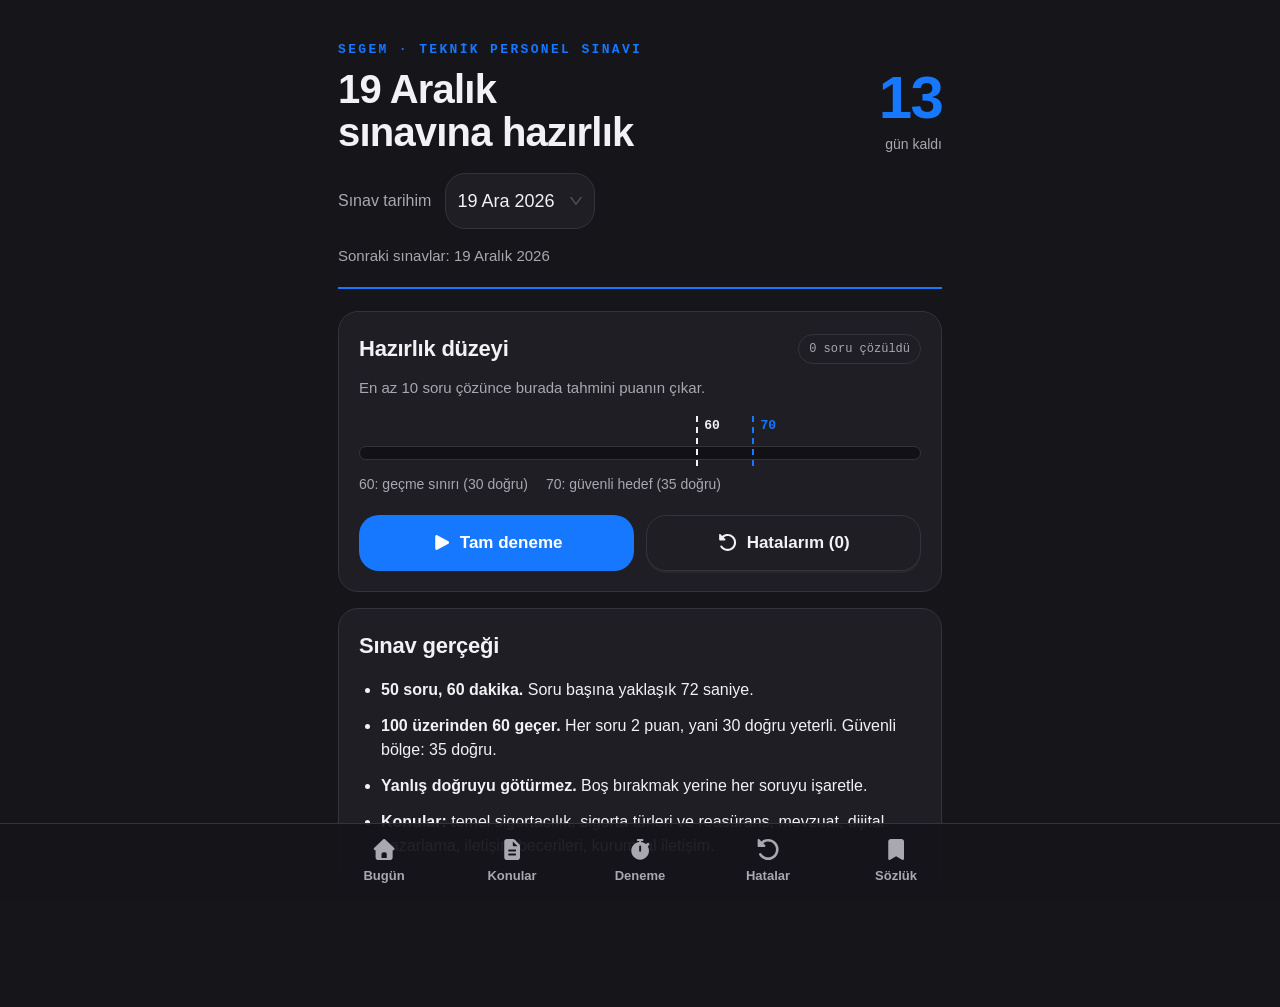
==== index.html @ 2a6f1131 "Segem Version 1.0.0" ====
<!DOCTYPE html><html lang="tr"><head><meta charSet="utf-8"/><meta name="viewport" content="width=device-width, initial-scale=1, viewport-fit=cover"/><link rel="stylesheet" href="/_next/static/chunks/2nacr1u0h_vsr.css" data-precedence="next"/><link rel="preload" as="script" fetchPriority="low" href="/_next/static/chunks/3y705tc4v-41-.js"/><script src="/_next/static/chunks/2rv5jvl35qh22.js" async=""></script><script src="/_next/static/chunks/1i11cfdr7v5kt.js" async=""></script><script src="/_next/static/chunks/3r-okv0vpv6lc.js" async=""></script><script src="/_next/static/chunks/42rh-1w6v_akz.js" async=""></script><script src="/_next/static/chunks/turbopack-2u1d16houkiyo.js" async=""></script><script src="/_next/static/chunks/0nygn9vx9gx7y.js" async=""></script><script src="/_next/static/chunks/12zvax2t9r422.js" async=""></script><script src="/_next/static/chunks/1_czb_6l5zmxk.js" async=""></script><script src="/_next/static/chunks/2l7_3wmeqf6wf.js" async=""></script><script src="/_next/static/chunks/1axs-rs0mydji.js" async=""></script><script src="/_next/static/chunks/2w0fk2vtfmd2r.js" async=""></script><script src="/_next/static/chunks/3ao-50vzck9j_.js" async=""></script><script src="/_next/static/chunks/2ulhz9alnw40c.js" async=""></script><meta name="theme-color" content="#16151a"/><title>SEGEM Hazırlık</title><meta name="description" content="SEGEM teknik personel sınavına hazırlık: konular, denemeler, hatalar ve sözlük."/><meta name="mobile-web-app-capable" content="yes"/><meta name="apple-mobile-web-app-title" content="SEGEM"/><meta name="apple-mobile-web-app-status-bar-style" content="black-translucent"/><link rel="icon" href="/icon.svg?icon.3l1t0ivx_nnpw.svg" sizes="any" type="image/svg+xml"/><script src="/_next/static/chunks/0cz1d0mv5g_q7.js" noModule=""></script><style id="antd-cssinjs" data-rc-order="prepend" data-rc-priority="-1000">:where(.css-nsjaak).ant-app{font-family:var(--ant-font-family);font-size:var(--ant-font-size);box-sizing:border-box;}:where(.css-nsjaak).ant-app::before,:where(.css-nsjaak).ant-app::after{box-sizing:border-box;}:where(.css-nsjaak).ant-app [class^="ant-app"],:where(.css-nsjaak).ant-app [class*=" ant-app"]{box-sizing:border-box;}:where(.css-nsjaak).ant-app [class^="ant-app"]::before,:where(.css-nsjaak).ant-app [class*=" ant-app"]::before,:where(.css-nsjaak).ant-app [class^="ant-app"]::after,:where(.css-nsjaak).ant-app [class*=" ant-app"]::after{box-sizing:border-box;}:where(.css-nsjaak).ant-app{color:var(--ant-color-text);font-size:var(--ant-font-size);line-height:var(--ant-line-height);font-family:var(--ant-font-family);}:where(.css-nsjaak).ant-app.ant-app-rtl{direction:rtl;}:where(.css-nsjaak).ant-select-css-var{font-family:var(--ant-font-family);font-size:var(--ant-font-size);box-sizing:border-box;}:where(.css-nsjaak).ant-select-css-var::before,:where(.css-nsjaak).ant-select-css-var::after{box-sizing:border-box;}:where(.css-nsjaak).ant-select-css-var [class^="ant-select"],:where(.css-nsjaak).ant-select-css-var [class*=" ant-select"]{box-sizing:border-box;}:where(.css-nsjaak).ant-select-css-var [class^="ant-select"]::before,:where(.css-nsjaak).ant-select-css-var [class*=" ant-select"]::before,:where(.css-nsjaak).ant-select-css-var [class^="ant-select"]::after,:where(.css-nsjaak).ant-select-css-var [class*=" ant-select"]::after{box-sizing:border-box;}:where(.css-nsjaak).ant-select.ant-select-in-form-item{width:100%;}:where(.css-nsjaak).ant-select{box-sizing:border-box;margin:0;padding:0;color:var(--ant-color-text);font-size:var(--ant-font-size);line-height:var(--ant-line-height);list-style:none;font-family:var(--ant-font-family);}:where(.css-nsjaak).ant-select .ant-select-selection-item{flex:1;font-weight:400;position:relative;user-select:none;overflow:hidden;white-space:nowrap;text-overflow:ellipsis;}:where(.css-nsjaak).ant-select .ant-select-selection-item >.ant-typography{display:inline;}:where(.css-nsjaak).ant-select .ant-select-prefix{flex:none;margin-inline-end:var(--ant-select-select-affix-padding);}:where(.css-nsjaak).ant-select .ant-select-clear{position:absolute;top:50%;inset-inline-start:auto;inset-inline-end:calc(var(--ant-padding-sm) - var(--ant-line-width));z-index:1;display:inline-block;width:var(--ant-font-size-icon);height:var(--ant-font-size-icon);margin-top:calc(var(--ant-font-size-icon) * -1 / 2);padding:0;background:transparent;color:var(--ant-color-text-quaternary);font-size:var(--ant-font-size-icon);font-family:inherit;font-style:normal;line-height:0;text-align:center;text-transform:none;appearance:none;border:0;cursor:pointer;opacity:0;transition:color var(--ant-motion-duration-mid) ease,opacity var(--ant-motion-duration-mid) ease;text-rendering:auto;transform:translateZ(0);}:where(.css-nsjaak).ant-select .ant-select-clear:before{display:block;}:where(.css-nsjaak).ant-select .ant-select-clear:hover{color:var(--ant-color-icon);}:where(.css-nsjaak).ant-select .ant-select-clear:focus-visible{color:var(--ant-color-icon);border-radius:var(--ant-border-radius-sm);outline:var(--ant-select-line-width-focus) solid var(--ant-color-primary-border);outline-offset:1px;transition:outline-offset 0s,outline 0s;}@media(hover:none){:where(.css-nsjaak).ant-select .ant-select-clear{opacity:1;}:where(.css-nsjaak).ant-select .ant-select-suffix:not(:last-child){opacity:0;pointer-events:none;}:where(.css-nsjaak).ant-select.ant-select-allow-clear:not(.ant-select-show-arrow):not(.ant-select-customize) .ant-select-content{margin-inline-end:var(--ant-select-show-arrow-padding-inline-end);}}:where(.css-nsjaak).ant-select:hover .ant-select-clear,:where(.css-nsjaak).ant-select:focus-within .ant-select-clear{opacity:1;}:where(.css-nsjaak).ant-select:hover .ant-select-suffix:not(:last-child),:where(.css-nsjaak).ant-select:focus-within .ant-select-suffix:not(:last-child){opacity:0;pointer-events:none;}:where(.css-nsjaak).ant-select:hover.ant-select-allow-clear:not(.ant-select-show-arrow):not(.ant-select-customize) .ant-select-content,:where(.css-nsjaak).ant-select:focus-within.ant-select-allow-clear:not(.ant-select-show-arrow):not(.ant-select-customize) .ant-select-content{margin-inline-end:var(--ant-select-show-arrow-padding-inline-end);}:where(.css-nsjaak).ant-select-status-error.ant-select-has-feedback .ant-select-clear,:where(.css-nsjaak).ant-select-status-warning.ant-select-has-feedback .ant-select-clear,:where(.css-nsjaak).ant-select-status-success.ant-select-has-feedback .ant-select-clear,:where(.css-nsjaak).ant-select-status-validating.ant-select-has-feedback .ant-select-clear{inset-inline-end:calc(calc(var(--ant-padding-sm) - var(--ant-line-width)) + var(--ant-font-size) + var(--ant-padding-xs));}:where(.css-nsjaak).ant-select-dropdown{box-sizing:border-box;margin:0;padding:var(--ant-padding-xxs);color:var(--ant-color-text);font-size:var(--ant-font-size);line-height:var(--ant-line-height);list-style:none;font-family:var(--ant-font-family);position:absolute;top:-9999px;z-index:var(--ant-select-z-index-popup);overflow:hidden;font-variant:initial;background-color:var(--ant-color-bg-elevated);border-radius:var(--ant-border-radius-lg);outline:none;box-shadow:var(--ant-box-shadow-secondary);}:where(.css-nsjaak).ant-select-dropdown.ant-slide-up-enter.ant-slide-up-enter-active.ant-select-dropdown-placement-bottomLeft,:where(.css-nsjaak).ant-select-dropdown.ant-slide-up-appear.ant-slide-up-appear-active.ant-select-dropdown-placement-bottomLeft{animation-name:css-nsjaak-antSlideUpIn;}:where(.css-nsjaak).ant-select-dropdown.ant-slide-up-enter.ant-slide-up-enter-active.ant-select-dropdown-placement-topLeft,:where(.css-nsjaak).ant-select-dropdown.ant-slide-up-appear.ant-slide-up-appear-active.ant-select-dropdown-placement-topLeft,:where(.css-nsjaak).ant-select-dropdown.ant-slide-up-enter.ant-slide-up-enter-active.ant-select-dropdown-placement-topRight,:where(.css-nsjaak).ant-select-dropdown.ant-slide-up-appear.ant-slide-up-appear-active.ant-select-dropdown-placement-topRight{animation-name:css-nsjaak-antSlideDownIn;}:where(.css-nsjaak).ant-select-dropdown.ant-slide-up-leave.ant-slide-up-leave-active.ant-select-dropdown-placement-bottomLeft{animation-name:css-nsjaak-antSlideUpOut;}:where(.css-nsjaak).ant-select-dropdown.ant-slide-up-leave.ant-slide-up-leave-active.ant-select-dropdown-placement-topLeft,:where(.css-nsjaak).ant-select-dropdown.ant-slide-up-leave.ant-slide-up-leave-active.ant-select-dropdown-placement-topRight{animation-name:css-nsjaak-antSlideDownOut;}:where(.css-nsjaak).ant-select-dropdown-hidden{display:none;}:where(.css-nsjaak).ant-select-dropdown .ant-select-dropdown-list-scrollbar{cursor:pointer;}:where(.css-nsjaak).ant-select-dropdown .ant-select-dropdown-list-scrollbar:hover{background-color:var(--ant-color-fill-quaternary);}:where(.css-nsjaak).ant-select-dropdown .ant-select-item{position:relative;display:block;min-height:var(--ant-select-option-height);padding:var(--ant-select-option-padding);color:var(--ant-color-text);font-weight:400;font-size:var(--ant-select-option-font-size);line-height:var(--ant-select-option-line-height);box-sizing:border-box;cursor:pointer;transition:background-color var(--ant-motion-duration-slow) ease;border-radius:var(--ant-border-radius-sm);}:where(.css-nsjaak).ant-select-dropdown .ant-select-item-group{color:var(--ant-color-text-description);font-size:var(--ant-font-size-sm);cursor:default;}:where(.css-nsjaak).ant-select-dropdown .ant-select-item-option{display:flex;}:where(.css-nsjaak).ant-select-dropdown .ant-select-item-option-content{flex:auto;overflow:hidden;white-space:nowrap;text-overflow:ellipsis;}:where(.css-nsjaak).ant-select-dropdown .ant-select-item-option-state{flex:none;display:flex;align-items:center;}:where(.css-nsjaak).ant-select-dropdown .ant-select-item-option-selected:not(.ant-select-item-option-disabled){color:var(--ant-select-option-selected-color);font-weight:var(--ant-select-option-selected-font-weight);background-color:var(--ant-select-option-selected-bg);}:where(.css-nsjaak).ant-select-dropdown .ant-select-item-option-selected:not(.ant-select-item-option-disabled) .ant-select-item-option-state{color:var(--ant-color-primary);}:where(.css-nsjaak).ant-select-dropdown .ant-select-item-option-active:not(.ant-select-item-option-disabled){background-color:var(--ant-select-option-active-bg);}:where(.css-nsjaak).ant-select-dropdown .ant-select-item-option-selected.ant-select-item-option-active:not(.ant-select-item-option-disabled){background-color:var(--ant-control-item-bg-active-hover);}:where(.css-nsjaak).ant-select-dropdown .ant-select-item-option-disabled{color:var(--ant-color-text-disabled);cursor:not-allowed;}:where(.css-nsjaak).ant-select-dropdown .ant-select-item-option-disabled.ant-select-item-option-selected{background-color:var(--ant-color-bg-container-disabled);}:where(.css-nsjaak).ant-select-dropdown .ant-select-item-option-grouped{padding-inline-start:calc(var(--ant-control-padding-horizontal) * 2);}:where(.css-nsjaak).ant-select-dropdown .ant-select-item-empty{position:relative;display:block;min-height:var(--ant-select-option-height);padding:var(--ant-select-option-padding);color:var(--ant-color-text-disabled);font-weight:400;font-size:var(--ant-select-option-font-size);line-height:var(--ant-select-option-line-height);box-sizing:border-box;}:where(.css-nsjaak).ant-select-dropdown .ant-select-item-option-selected:has(+ .ant-select-item-option-selected){border-end-start-radius:0;border-end-end-radius:0;}:where(.css-nsjaak).ant-select-dropdown .ant-select-item-option-selected:has(+ .ant-select-item-option-selected)+.ant-select-item-option-selected{border-start-start-radius:0;border-start-end-radius:0;}:where(.css-nsjaak).ant-select-dropdown-rtl{direction:rtl;}:where(.css-nsjaak).ant-slide-up-enter,:where(.css-nsjaak).ant-slide-up-appear{animation-duration:var(--ant-motion-duration-mid);animation-fill-mode:both;animation-play-state:paused;}:where(.css-nsjaak).ant-slide-up-leave{animation-duration:var(--ant-motion-duration-mid);animation-fill-mode:both;animation-play-state:paused;}:where(.css-nsjaak).ant-slide-up-enter.ant-slide-up-enter-active,:where(.css-nsjaak).ant-slide-up-appear.ant-slide-up-appear-active{animation-name:css-nsjaak-antSlideUpIn;animation-play-state:running;}:where(.css-nsjaak).ant-slide-up-leave.ant-slide-up-leave-active{animation-name:css-nsjaak-antSlideUpOut;animation-play-state:running;pointer-events:none;}:where(.css-nsjaak).ant-slide-up-enter,:where(.css-nsjaak).ant-slide-up-appear{transform:scale(0);transform-origin:0% 0%;opacity:0;animation-timing-function:var(--ant-motion-ease-out-quint);}:where(.css-nsjaak).ant-slide-up-enter-prepare,:where(.css-nsjaak).ant-slide-up-appear-prepare{transform:scale(1);}:where(.css-nsjaak).ant-slide-up-leave{animation-timing-function:var(--ant-motion-ease-in-quint);}:where(.css-nsjaak).ant-slide-down-enter,:where(.css-nsjaak).ant-slide-down-appear{animation-duration:var(--ant-motion-duration-mid);animation-fill-mode:both;animation-play-state:paused;}:where(.css-nsjaak).ant-slide-down-leave{animation-duration:var(--ant-motion-duration-mid);animation-fill-mode:both;animation-play-state:paused;}:where(.css-nsjaak).ant-slide-down-enter.ant-slide-down-enter-active,:where(.css-nsjaak).ant-slide-down-appear.ant-slide-down-appear-active{animation-name:css-nsjaak-antSlideDownIn;animation-play-state:running;}:where(.css-nsjaak).ant-slide-down-leave.ant-slide-down-leave-active{animation-name:css-nsjaak-antSlideDownOut;animation-play-state:running;pointer-events:none;}:where(.css-nsjaak).ant-slide-down-enter,:where(.css-nsjaak).ant-slide-down-appear{transform:scale(0);transform-origin:0% 0%;opacity:0;animation-timing-function:var(--ant-motion-ease-out-quint);}:where(.css-nsjaak).ant-slide-down-enter-prepare,:where(.css-nsjaak).ant-slide-down-appear-prepare{transform:scale(1);}:where(.css-nsjaak).ant-slide-down-leave{animation-timing-function:var(--ant-motion-ease-in-quint);}:where(.css-nsjaak).ant-move-up-enter,:where(.css-nsjaak).ant-move-up-appear{animation-duration:var(--ant-motion-duration-mid);animation-fill-mode:both;animation-play-state:paused;}:where(.css-nsjaak).ant-move-up-leave{animation-duration:var(--ant-motion-duration-mid);animation-fill-mode:both;animation-play-state:paused;}:where(.css-nsjaak).ant-move-up-enter.ant-move-up-enter-active,:where(.css-nsjaak).ant-move-up-appear.ant-move-up-appear-active{animation-name:css-nsjaak-antMoveUpIn;animation-play-state:running;}:where(.css-nsjaak).ant-move-up-leave.ant-move-up-leave-active{animation-name:css-nsjaak-antMoveUpOut;animation-play-state:running;pointer-events:none;}:where(.css-nsjaak).ant-move-up-enter,:where(.css-nsjaak).ant-move-up-appear{opacity:0;animation-timing-function:var(--ant-motion-ease-out-circ);}:where(.css-nsjaak).ant-move-up-leave{animation-timing-function:var(--ant-motion-ease-in-out-circ);}:where(.css-nsjaak).ant-move-down-enter,:where(.css-nsjaak).ant-move-down-appear{animation-duration:var(--ant-motion-duration-mid);animation-fill-mode:both;animation-play-state:paused;}:where(.css-nsjaak).ant-move-down-leave{animation-duration:var(--ant-motion-duration-mid);animation-fill-mode:both;animation-play-state:paused;}:where(.css-nsjaak).ant-move-down-enter.ant-move-down-enter-active,:where(.css-nsjaak).ant-move-down-appear.ant-move-down-appear-active{animation-name:css-nsjaak-antMoveDownIn;animation-play-state:running;}:where(.css-nsjaak).ant-move-down-leave.ant-move-down-leave-active{animation-name:css-nsjaak-antMoveDownOut;animation-play-state:running;pointer-events:none;}:where(.css-nsjaak).ant-move-down-enter,:where(.css-nsjaak).ant-move-down-appear{opacity:0;animation-timing-function:var(--ant-motion-ease-out-circ);}:where(.css-nsjaak).ant-move-down-leave{animation-timing-function:var(--ant-motion-ease-in-out-circ);}:where(.css-nsjaak).ant-select-rtl{direction:rtl;}:where(.css-nsjaak).ant-select-compact-item:not(.ant-select-compact-last-item){margin-inline-end:calc(var(--ant-line-width) * -1);}:where(.css-nsjaak).ant-select-compact-item:not(.ant-select-status-success){z-index:2;}:where(.css-nsjaak).ant-select-compact-item:active{z-index:3;}:where(.css-nsjaak).ant-select-compact-item:hover,:where(.css-nsjaak).ant-select-compact-item:hover.ant-select-focused{z-index:4;}:where(.css-nsjaak).ant-select-compact-item.ant-select-focused{z-index:3;}:where(.css-nsjaak).ant-select-compact-item[disabled]{z-index:0;}:where(.css-nsjaak).ant-select-compact-item:not(.ant-select-compact-first-item):not(.ant-select-compact-last-item){border-radius:0;}:where(.css-nsjaak).ant-select-compact-item:not(.ant-select-compact-last-item).ant-select-compact-first-item,:where(.css-nsjaak).ant-select-compact-item:not(.ant-select-compact-last-item).ant-select-compact-first-item.ant-select-sm,:where(.css-nsjaak).ant-select-compact-item:not(.ant-select-compact-last-item).ant-select-compact-first-item.ant-select-lg{border-start-end-radius:0;border-end-end-radius:0;}:where(.css-nsjaak).ant-select-compact-item:not(.ant-select-compact-first-item).ant-select-compact-last-item,:where(.css-nsjaak).ant-select-compact-item:not(.ant-select-compact-first-item).ant-select-compact-last-item.ant-select-sm,:where(.css-nsjaak).ant-select-compact-item:not(.ant-select-compact-first-item).ant-select-compact-last-item.ant-select-lg{border-start-start-radius:0;border-end-start-radius:0;}:where(.css-nsjaak).ant-select{--ant-select-border-radius:var(--ant-border-radius);--ant-select-border-color:#000;--ant-select-border-size:var(--ant-line-width);--ant-select-background-color:var(--ant-color-bg-container);--ant-select-font-size:var(--ant-font-size);--ant-select-line-height:var(--ant-line-height);--ant-select-font-height:var(--ant-font-height);--ant-select-color:var(--ant-color-text);--ant-select-affix-color:var(--ant-color-text);--ant-select-height:var(--ant-control-height);--ant-select-padding-horizontal:calc(var(--ant-padding-sm) - var(--ant-line-width));--ant-select-padding-vertical:calc((var(--ant-select-height) - var(--ant-select-font-height)) / 2 - var(--ant-select-border-size));box-sizing:border-box;margin:0;padding:0;color:var(--ant-select-color);font-size:var(--ant-select-font-size);line-height:var(--ant-select-line-height);list-style:none;font-family:var(--ant-font-family);display:inline-flex;flex-wrap:nowrap;position:relative;transition:all var(--ant-motion-duration-slow);align-items:flex-start;outline:0;cursor:pointer;border-radius:var(--ant-select-border-radius);border-width:var(--ant-select-border-size);border-style:var(--ant-line-type);border-color:var(--ant-select-border-color);background:var(--ant-select-background-color);padding-inline:var(--ant-select-padding-horizontal);padding-block:var(--ant-select-padding-vertical);}:where(.css-nsjaak).ant-select .ant-select-prefix{color:var(--ant-select-affix-color);flex:none;line-height:1;}:where(.css-nsjaak).ant-select .ant-select-placeholder{overflow:hidden;white-space:nowrap;text-overflow:ellipsis;color:var(--ant-color-text-placeholder);pointer-events:none;z-index:1;}:where(.css-nsjaak).ant-select .ant-select-content{flex:auto;min-width:0;position:relative;display:flex;margin-inline-end:max(calc(var(--ant-select-show-arrow-padding-inline-end) - var(--ant-font-size-icon)),0px);}:where(.css-nsjaak).ant-select .ant-select-content:before{content:"\a0";width:0;overflow:hidden;}:where(.css-nsjaak).ant-select .ant-select-content-value{visibility:inherit;}:where(.css-nsjaak).ant-select .ant-select-content input[readonly]{cursor:inherit;caret-color:transparent;}:where(.css-nsjaak).ant-select .ant-select-suffix{flex:none;color:var(--ant-color-text-quaternary);font-size:var(--ant-font-size-icon);line-height:1;transition:opacity var(--ant-motion-duration-mid) ease,color var(--ant-motion-duration-mid) ease;}:where(.css-nsjaak).ant-select .ant-select-suffix >:not(:last-child){margin-inline-end:var(--ant-margin-xs);}:where(.css-nsjaak).ant-select .ant-select-prefix,:where(.css-nsjaak).ant-select .ant-select-suffix{align-self:center;}:where(.css-nsjaak).ant-select .ant-select-prefix .anticon,:where(.css-nsjaak).ant-select .ant-select-suffix .anticon{vertical-align:top;}:where(.css-nsjaak).ant-select-disabled{background:var(--ant-color-bg-container-disabled);--ant-select-color:var(--ant-color-text-disabled);cursor:not-allowed;}:where(.css-nsjaak).ant-select-disabled input{cursor:not-allowed;}:where(.css-nsjaak).ant-select-sm{--ant-select-height:var(--ant-control-height-sm);--ant-select-padding-horizontal:calc(var(--ant-padding-xs) - var(--ant-line-width));--ant-select-border-radius:var(--ant-border-radius-sm);}:where(.css-nsjaak).ant-select-sm .ant-select-clear{inset-inline-end:var(--ant-select-padding-horizontal);}:where(.css-nsjaak).ant-select-lg{--ant-select-height:var(--ant-control-height-lg);--ant-select-font-size:var(--ant-font-size-lg);--ant-select-line-height:var(--ant-line-height-lg);--ant-select-font-height:var(--ant-font-height-lg);--ant-select-border-radius:var(--ant-border-radius-lg);}:where(.css-nsjaak).ant-select:not(.ant-select-customize) .ant-select-input{outline:none;background:transparent;appearance:none;border:0;margin:0;padding:0;color:var(--ant-select-color);font-family:inherit;font-size:inherit;}:where(.css-nsjaak).ant-select:not(.ant-select-customize) .ant-select-input::-webkit-search-cancel-button{display:none;appearance:none;}:where(.css-nsjaak).ant-select-single:not(.ant-select-customize) .ant-select-input{position:absolute;inset:0;line-height:inherit;}:where(.css-nsjaak).ant-select-single:not(.ant-select-customize) .ant-select-content{overflow:hidden;white-space:nowrap;text-overflow:ellipsis;align-self:center;}:where(.css-nsjaak).ant-select-single:not(.ant-select-customize) .ant-select-content-has-value{display:block;}:where(.css-nsjaak).ant-select-single:not(.ant-select-customize) .ant-select-content-has-value:before{display:none;}:where(.css-nsjaak).ant-select-single:not(.ant-select-customize) .ant-select-content-has-search-value{color:transparent;}:where(.css-nsjaak).ant-select-single:not(.ant-select-customize) .ant-select-content-has-search-value >*:not(.ant-select-input){opacity:0;}:where(.css-nsjaak).ant-select-single:not(.ant-select-customize) .ant-select-content-value{transition:all var(--ant-motion-duration-mid) var(--ant-motion-ease-in-out);z-index:1;opacity:1;}:where(.css-nsjaak).ant-select-single:not(.ant-select-customize).ant-select-open .ant-select-content-has-value{opacity:0.25;}:where(.css-nsjaak).ant-select-single:not(.ant-select-customize).ant-select-open .ant-select-content-has-search-value{opacity:1;transition:opacity var(--ant-motion-duration-mid) var(--ant-motion-ease-in-out);color:transparent;}:where(.css-nsjaak).ant-select-single:not(.ant-select-customize).ant-select-open .ant-select-content-has-search-value >*:not(.ant-select-input){opacity:0;}:where(.css-nsjaak).ant-select-show-search:not(.ant-select-customize-input):not(.ant-select-disabled){cursor:text;}:where(.css-nsjaak).ant-select-multiple{--ant-select-multi-item-background:var(--ant-select-multiple-item-bg);--ant-select-multi-item-border-color:transparent;--ant-select-multi-item-border-radius:var(--ant-border-radius-sm);--ant-select-multi-item-height:var(--ant-select-multiple-item-height);--ant-select-multi-padding-base:calc((var(--ant-select-height) - var(--ant-select-multi-item-height)) / 2);--ant-select-multi-padding-vertical:calc(var(--ant-select-multi-padding-base) - var(--ant-select-internal_fixed_item_margin) - var(--ant-line-width));--ant-select-multi-item-padding-horizontal:calc(calc(var(--ant-padding-sm) - var(--ant-line-width)) - var(--ant-select-multi-padding-vertical) - var(--ant-line-width) * 2);padding-block:var(--ant-select-multi-padding-vertical);padding-inline-start:calc(var(--ant-select-multi-padding-base) - var(--ant-line-width));}:where(.css-nsjaak).ant-select-multiple .ant-select-prefix{margin-inline-start:var(--ant-select-multi-item-padding-horizontal);}:where(.css-nsjaak).ant-select-multiple .ant-select-prefix+.ant-select-content .ant-select-placeholder{inset-inline-start:0;}:where(.css-nsjaak).ant-select-multiple .ant-select-prefix+.ant-select-content .ant-select-content-item.ant-select-content-item-suffix{margin-inline-start:0;}:where(.css-nsjaak).ant-select-multiple .ant-select-placeholder{position:absolute;line-height:var(--ant-select-line-height);inset-inline-start:var(--ant-select-multi-item-padding-horizontal);width:calc(100% - var(--ant-select-multi-item-padding-horizontal));top:50%;transform:translateY(-50%);}:where(.css-nsjaak).ant-select-multiple .ant-select-content{flex-wrap:wrap;align-items:center;line-height:1;}:where(.css-nsjaak).ant-select-multiple .ant-select-content-item-prefix{height:var(--ant-select-font-size);}:where(.css-nsjaak).ant-select-multiple .ant-select-content-item{line-height:1;max-width:calc(100% - 4px);}:where(.css-nsjaak).ant-select-multiple .ant-select-content .ant-select-content-item-prefix+.ant-select-content-item-suffix,:where(.css-nsjaak).ant-select-multiple .ant-select-content .ant-select-content-item-suffix:first-child{margin-inline-start:var(--ant-select-multi-item-padding-horizontal);}:where(.css-nsjaak).ant-select-multiple .ant-select-content .ant-select-selection-item{line-height:calc(var(--ant-select-multi-item-height) - var(--ant-line-width) * 2);border:var(--ant-line-width) var(--ant-line-type) var(--ant-select-multi-item-border-color);display:flex;margin-block:var(--ant-select-internal_fixed_item_margin);margin-inline-end:calc(var(--ant-select-internal_fixed_item_margin) * 2);background:var(--ant-select-multi-item-background);border-radius:var(--ant-select-multi-item-border-radius);padding-inline-start:var(--ant-padding-xs);padding-inline-end:var(--ant-padding-xxs);transition:height var(--ant-motion-duration-slow),line-height var(--ant-motion-duration-slow),padding var(--ant-motion-duration-slow);}:where(.css-nsjaak).ant-select-multiple .ant-select-content .ant-select-selection-item-content{overflow:hidden;white-space:nowrap;text-overflow:ellipsis;margin-inline-end:var(--ant-padding-xxs);}:where(.css-nsjaak).ant-select-multiple .ant-select-content .ant-select-selection-item-remove{display:inline-flex;align-items:center;color:var(--ant-color-icon);font-style:normal;line-height:inherit;text-align:center;text-transform:none;vertical-align:-0.125em;text-rendering:optimizeLegibility;-webkit-font-smoothing:antialiased;-moz-osx-font-smoothing:grayscale;font-weight:700;font-size:10px;cursor:pointer;}:where(.css-nsjaak).ant-select-multiple .ant-select-content .ant-select-selection-item-remove >*{line-height:1;}:where(.css-nsjaak).ant-select-multiple .ant-select-content .ant-select-selection-item-remove svg{display:inline-block;vertical-align:inherit;}:where(.css-nsjaak).ant-select-multiple .ant-select-content .ant-select-selection-item-remove >.anticon{vertical-align:-0.2em;}:where(.css-nsjaak).ant-select-multiple .ant-select-content .ant-select-selection-item-remove:hover{color:var(--ant-color-icon-hover);}:where(.css-nsjaak).ant-select-multiple .ant-select-content .ant-select-input{line-height:calc(var(--ant-select-internal_fixed_item_margin) * 2 + var(--ant-select-multi-item-height));width:calc(var(--select-input-width, 0) * 1px);min-width:4px;max-width:100%;transition:line-height var(--ant-motion-duration-slow);}:where(.css-nsjaak).ant-select-multiple.ant-select-sm{--ant-select-multi-item-height:var(--ant-select-multiple-item-height-sm);--ant-select-multi-item-border-radius:var(--ant-border-radius-xs);}:where(.css-nsjaak).ant-select-multiple.ant-select-lg{--ant-select-multi-item-height:var(--ant-select-multiple-item-height-lg);--ant-select-multi-item-border-radius:var(--ant-border-radius);}:where(.css-nsjaak).ant-select-multiple.ant-select-filled{--ant-select-multi-item-border-color:var(--ant-color-split);--ant-select-multi-item-background:var(--ant-color-bg-container);}:where(.css-nsjaak).ant-select-multiple.ant-select-filled.ant-select-disabled{--ant-select-multi-item-border-color:transparent;}:where(.css-nsjaak).ant-select.ant-select-outlined{--ant-select-border-color:var(--ant-color-border);--ant-select-background-color:var(--ant-select-selector-bg);}:where(.css-nsjaak).ant-select.ant-select-outlined:not(.ant-select-disabled):hover{--ant-select-border-color:var(--ant-select-hover-border-color);--ant-select-background-color:var(--ant-select-selector-bg);}:where(.css-nsjaak).ant-select.ant-select-outlined:not(.ant-select-disabled).ant-select-focused{--ant-select-border-color:var(--ant-select-active-border-color);--ant-select-background-color:var(--ant-select-selector-bg);box-shadow:0 0 0 var(--ant-control-outline-width) var(--ant-select-active-outline-color);}:where(.css-nsjaak).ant-select.ant-select-outlined.ant-select-disabled{--ant-select-border-color:var(--ant-color-border-disabled);}:where(.css-nsjaak).ant-select.ant-select-outlined.ant-select-status-error{--ant-select-border-color:var(--ant-color-error);--ant-select-background-color:var(--ant-select-selector-bg);--ant-select-affix-color:var(--ant-color-error-affix);}:where(.css-nsjaak).ant-select.ant-select-outlined.ant-select-status-error:not(.ant-select-disabled):hover{--ant-select-border-color:var(--ant-color-error-border-hover);--ant-select-background-color:var(--ant-select-selector-bg);}:where(.css-nsjaak).ant-select.ant-select-outlined.ant-select-status-error:not(.ant-select-disabled).ant-select-focused{--ant-select-border-color:var(--ant-color-error);--ant-select-background-color:var(--ant-select-selector-bg);box-shadow:0 0 0 var(--ant-control-outline-width) var(--ant-color-error-outline);}:where(.css-nsjaak).ant-select.ant-select-outlined.ant-select-status-error.ant-select-disabled{--ant-select-border-color:var(--ant-color-border-disabled);}:where(.css-nsjaak).ant-select.ant-select-outlined.ant-select-status-warning{--ant-select-border-color:var(--ant-color-warning);--ant-select-background-color:var(--ant-select-selector-bg);--ant-select-affix-color:var(--ant-color-warning-affix);}:where(.css-nsjaak).ant-select.ant-select-outlined.ant-select-status-warning:not(.ant-select-disabled):hover{--ant-select-border-color:var(--ant-color-warning-hover);--ant-select-background-color:var(--ant-select-selector-bg);}:where(.css-nsjaak).ant-select.ant-select-outlined.ant-select-status-warning:not(.ant-select-disabled).ant-select-focused{--ant-select-border-color:var(--ant-color-warning);--ant-select-background-color:var(--ant-select-selector-bg);box-shadow:0 0 0 var(--ant-control-outline-width) var(--ant-color-warning-outline);}:where(.css-nsjaak).ant-select.ant-select-outlined.ant-select-status-warning.ant-select-disabled{--ant-select-border-color:var(--ant-color-border-disabled);}:where(.css-nsjaak).ant-select.ant-select-filled{--ant-select-border-color:transparent;--ant-select-background-color:var(--ant-color-fill-tertiary);}:where(.css-nsjaak).ant-select.ant-select-filled:not(.ant-select-disabled):hover{--ant-select-border-color:transparent;--ant-select-background-color:var(--ant-color-fill-secondary);}:where(.css-nsjaak).ant-select.ant-select-filled:not(.ant-select-disabled).ant-select-focused{--ant-select-border-color:var(--ant-select-active-border-color);--ant-select-background-color:var(--ant-color-bg-container);box-shadow:0 0 0 var(--ant-control-outline-width) transparent;}:where(.css-nsjaak).ant-select.ant-select-filled.ant-select-disabled{--ant-select-border-color:var(--ant-color-border-disabled);--ant-select-background-color:var(--ant-color-fill-tertiary);}:where(.css-nsjaak).ant-select.ant-select-filled.ant-select-status-error{--ant-select-border-color:transparent;--ant-select-background-color:var(--ant-color-error-bg);}:where(.css-nsjaak).ant-select.ant-select-filled.ant-select-status-error:not(.ant-select-disabled):hover{--ant-select-border-color:transparent;--ant-select-background-color:var(--ant-color-error-bg-hover);}:where(.css-nsjaak).ant-select.ant-select-filled.ant-select-status-error:not(.ant-select-disabled).ant-select-focused{--ant-select-border-color:var(--ant-color-error);--ant-select-background-color:var(--ant-color-bg-container);box-shadow:0 0 0 var(--ant-control-outline-width) transparent;}:where(.css-nsjaak).ant-select.ant-select-filled.ant-select-status-error.ant-select-disabled{--ant-select-border-color:var(--ant-color-border-disabled);--ant-select-background-color:var(--ant-color-error-bg);}:where(.css-nsjaak).ant-select.ant-select-filled.ant-select-status-warning{--ant-select-border-color:transparent;--ant-select-background-color:var(--ant-color-warning-bg);}:where(.css-nsjaak).ant-select.ant-select-filled.ant-select-status-warning:not(.ant-select-disabled):hover{--ant-select-border-color:transparent;--ant-select-background-color:var(--ant-color-warning-bg-hover);}:where(.css-nsjaak).ant-select.ant-select-filled.ant-select-status-warning:not(.ant-select-disabled).ant-select-focused{--ant-select-border-color:var(--ant-color-warning);--ant-select-background-color:var(--ant-color-bg-container);box-shadow:0 0 0 var(--ant-control-outline-width) transparent;}:where(.css-nsjaak).ant-select.ant-select-filled.ant-select-status-warning.ant-select-disabled{--ant-select-border-color:var(--ant-color-border-disabled);--ant-select-background-color:var(--ant-color-warning-bg);}:where(.css-nsjaak).ant-select.ant-select-borderless{--ant-select-border-color:transparent;--ant-select-background-color:transparent;}:where(.css-nsjaak).ant-select.ant-select-borderless:not(.ant-select-disabled):hover{--ant-select-border-color:transparent;--ant-select-background-color:transparent;}:where(.css-nsjaak).ant-select.ant-select-borderless:not(.ant-select-disabled).ant-select-focused{--ant-select-border-color:transparent;--ant-select-background-color:transparent;box-shadow:0 0 0 var(--ant-control-outline-width) transparent;}:where(.css-nsjaak).ant-select.ant-select-borderless.ant-select-disabled{--ant-select-border-color:transparent;--ant-select-background-color:transparent;}:where(.css-nsjaak).ant-select.ant-select-borderless.ant-select-status-error{--ant-select-border-color:transparent;--ant-select-background-color:transparent;}:where(.css-nsjaak).ant-select.ant-select-borderless.ant-select-status-error:not(.ant-select-disabled):hover{--ant-select-border-color:transparent;--ant-select-background-color:transparent;}:where(.css-nsjaak).ant-select.ant-select-borderless.ant-select-status-error:not(.ant-select-disabled).ant-select-focused{--ant-select-border-color:transparent;--ant-select-background-color:transparent;box-shadow:0 0 0 var(--ant-control-outline-width) transparent;}:where(.css-nsjaak).ant-select.ant-select-borderless.ant-select-status-error.ant-select-disabled{--ant-select-border-color:transparent;--ant-select-background-color:transparent;}:where(.css-nsjaak).ant-select.ant-select-borderless.ant-select-status-warning{--ant-select-border-color:transparent;--ant-select-background-color:transparent;}:where(.css-nsjaak).ant-select.ant-select-borderless.ant-select-status-warning:not(.ant-select-disabled):hover{--ant-select-border-color:transparent;--ant-select-background-color:transparent;}:where(.css-nsjaak).ant-select.ant-select-borderless.ant-select-status-warning:not(.ant-select-disabled).ant-select-focused{--ant-select-border-color:transparent;--ant-select-background-color:transparent;box-shadow:0 0 0 var(--ant-control-outline-width) transparent;}:where(.css-nsjaak).ant-select.ant-select-borderless.ant-select-status-warning.ant-select-disabled{--ant-select-border-color:transparent;--ant-select-background-color:transparent;}:where(.css-nsjaak).ant-select.ant-select-borderless:not(.ant-select-disabled):has(input:focus-visible),:where(.css-nsjaak).ant-select.ant-select-borderless:not(.ant-select-disabled):has(textarea:focus-visible){outline:var(--ant-select-line-width-focus) var(--ant-line-type) var(--ant-select-active-border-color);outline-offset:calc(var(--ant-line-width) * -1);transition:outline-offset 0s,outline 0s;}:where(.css-nsjaak).ant-select.ant-select-borderless.ant-select-status-error:not(.ant-select-disabled):has(input:focus-visible),:where(.css-nsjaak).ant-select.ant-select-borderless.ant-select-status-error:not(.ant-select-disabled):has(textarea:focus-visible){outline:var(--ant-select-line-width-focus) var(--ant-line-type) var(--ant-color-error);outline-offset:calc(var(--ant-line-width) * -1);transition:outline-offset 0s,outline 0s;}:where(.css-nsjaak).ant-select.ant-select-borderless.ant-select-status-warning:not(.ant-select-disabled):has(input:focus-visible),:where(.css-nsjaak).ant-select.ant-select-borderless.ant-select-status-warning:not(.ant-select-disabled):has(textarea:focus-visible){outline:var(--ant-select-line-width-focus) var(--ant-line-type) var(--ant-color-warning);outline-offset:calc(var(--ant-line-width) * -1);transition:outline-offset 0s,outline 0s;}:where(.css-nsjaak).ant-select.ant-select-underlined{--ant-select-border-color:var(--ant-color-border);--ant-select-background-color:var(--ant-select-selector-bg);border-radius:0;border-top-color:transparent;border-inline-color:transparent;}:where(.css-nsjaak).ant-select.ant-select-underlined:not(.ant-select-disabled):hover{--ant-select-border-color:var(--ant-select-hover-border-color);--ant-select-background-color:var(--ant-select-selector-bg);}:where(.css-nsjaak).ant-select.ant-select-underlined:not(.ant-select-disabled).ant-select-focused{--ant-select-border-color:var(--ant-select-active-border-color);--ant-select-background-color:var(--ant-select-selector-bg);box-shadow:0 0 0 var(--ant-control-outline-width) transparent;}:where(.css-nsjaak).ant-select.ant-select-underlined.ant-select-disabled{--ant-select-border-color:var(--ant-color-border);}:where(.css-nsjaak).ant-select.ant-select-underlined.ant-select-status-error{--ant-select-border-color:var(--ant-color-error);--ant-select-background-color:var(--ant-select-selector-bg);}:where(.css-nsjaak).ant-select.ant-select-underlined.ant-select-status-error:not(.ant-select-disabled):hover{--ant-select-border-color:var(--ant-color-error-border-hover);--ant-select-background-color:var(--ant-select-selector-bg);}:where(.css-nsjaak).ant-select.ant-select-underlined.ant-select-status-error:not(.ant-select-disabled).ant-select-focused{--ant-select-border-color:var(--ant-color-error);--ant-select-background-color:var(--ant-select-selector-bg);box-shadow:0 0 0 var(--ant-control-outline-width) transparent;}:where(.css-nsjaak).ant-select.ant-select-underlined.ant-select-status-error.ant-select-disabled{--ant-select-border-color:var(--ant-color-error);}:where(.css-nsjaak).ant-select.ant-select-underlined.ant-select-status-warning{--ant-select-border-color:var(--ant-color-warning);--ant-select-background-color:var(--ant-select-selector-bg);}:where(.css-nsjaak).ant-select.ant-select-underlined.ant-select-status-warning:not(.ant-select-disabled):hover{--ant-select-border-color:var(--ant-color-warning-hover);--ant-select-background-color:var(--ant-select-selector-bg);}:where(.css-nsjaak).ant-select.ant-select-underlined.ant-select-status-warning:not(.ant-select-disabled).ant-select-focused{--ant-select-border-color:var(--ant-color-warning);--ant-select-background-color:var(--ant-select-selector-bg);box-shadow:0 0 0 var(--ant-control-outline-width) transparent;}:where(.css-nsjaak).ant-select.ant-select-underlined.ant-select-status-warning.ant-select-disabled{--ant-select-border-color:var(--ant-color-warning);}:where(.css-nsjaak).ant-select.ant-select-customize{border:0;padding:0;font-size:inherit;line-height:inherit;}:where(.css-nsjaak).ant-select.ant-select-customize .ant-select-placeholder{display:none;}:where(.css-nsjaak).ant-select.ant-select-customize .ant-select-content{margin:0;padding:0;}:where(.css-nsjaak).ant-select.ant-select-customize .ant-select-content-value{display:none;}:where(.css-nsjaak).ant-select.ant-select-customize.ant-select-filled .ant-select-content .ant-input-filled{background:transparent;}:where(.css-nsjaak).ant-select.ant-select-customize.ant-select-disabled .ant-select-content >input[disabled],:where(.css-nsjaak).ant-select.ant-select-customize.ant-select-disabled .ant-select-content >textarea[disabled],:where(.css-nsjaak).ant-select.ant-select-customize.ant-select-disabled .ant-select-content >.ant-select-input,:where(.css-nsjaak).ant-select.ant-select-customize.ant-select-disabled .ant-select-content >.ant-input-affix-wrapper-disabled,:where(.css-nsjaak).ant-select.ant-select-customize.ant-select-disabled .ant-select-content >.ant-input-search{background:transparent;}:where(.css-nsjaak).ant-select.ant-select-customize.ant-select-disabled .ant-select-content input[disabled],:where(.css-nsjaak).ant-select.ant-select-customize.ant-select-disabled .ant-select-content textarea[disabled]{background:transparent;}@keyframes css-nsjaak-antSlideUpIn{0%{transform:scaleY(0.8);transform-origin:0% 0%;opacity:0;}100%{transform:scaleY(1);transform-origin:0% 0%;opacity:1;}}@keyframes css-nsjaak-antSlideDownIn{0%{transform:scaleY(0.8);transform-origin:100% 100%;opacity:0;}100%{transform:scaleY(1);transform-origin:100% 100%;opacity:1;}}@keyframes css-nsjaak-antSlideUpOut{0%{transform:scaleY(1);transform-origin:0% 0%;opacity:1;}100%{transform:scaleY(0.8);transform-origin:0% 0%;opacity:0;}}@keyframes css-nsjaak-antSlideDownOut{0%{transform:scaleY(1);transform-origin:100% 100%;opacity:1;}100%{transform:scaleY(0.8);transform-origin:100% 100%;opacity:0;}}@keyframes css-nsjaak-antMoveUpIn{0%{transform:translate3d(0, -100%, 0);transform-origin:0 0;opacity:0;}100%{transform:translate3d(0, 0, 0);transform-origin:0 0;opacity:1;}}@keyframes css-nsjaak-antMoveUpOut{0%{transform:translate3d(0, 0, 0);transform-origin:0 0;opacity:1;}100%{transform:translate3d(0, -100%, 0);transform-origin:0 0;opacity:0;}}@keyframes css-nsjaak-antMoveDownIn{0%{transform:translate3d(0, 100%, 0);transform-origin:0 0;opacity:0;}100%{transform:translate3d(0, 0, 0);transform-origin:0 0;opacity:1;}}@keyframes css-nsjaak-antMoveDownOut{0%{transform:translate3d(0, 0, 0);transform-origin:0 0;opacity:1;}100%{transform:translate3d(0, 100%, 0);transform-origin:0 0;opacity:0;}}.css-var-_R_1b_.ant-select-css-var{--ant-select-line-width-focus:1px;--ant-select-internal_fixed_item_margin:2px;--ant-select-z-index-popup:1050;--ant-select-option-selected-color:#f2f1f4;--ant-select-option-selected-font-weight:600;--ant-select-option-selected-bg:#15325b;--ant-select-option-active-bg:rgba(255,255,255,0.08);--ant-select-option-padding:10px 12px;--ant-select-option-font-size:16px;--ant-select-option-line-height:1.5;--ant-select-option-height:44px;--ant-select-selector-bg:#1f1e24;--ant-select-clear-bg:#1f1e24;--ant-select-single-item-height-lg:56px;--ant-select-multiple-item-bg:rgba(255,255,255,0.12);--ant-select-multiple-item-border-color:transparent;--ant-select-multiple-item-height:36px;--ant-select-multiple-item-height-sm:25px;--ant-select-multiple-item-height-lg:48px;--ant-select-multiple-selector-bg-disabled:rgba(255,255,255,0.08);--ant-select-multiple-item-color-disabled:rgba(255,255,255,0.25);--ant-select-multiple-item-border-color-disabled:transparent;--ant-select-show-arrow-padding-inline-end:20px;--ant-select-hover-border-color:#3c89e8;--ant-select-active-border-color:#1668dc;--ant-select-active-outline-color:rgba(0,92,208,0.32);--ant-select-select-affix-padding:4px;}:where(.css-nsjaak).ant-btn{font-family:var(--ant-font-family);font-size:var(--ant-font-size);box-sizing:border-box;}:where(.css-nsjaak).ant-btn::before,:where(.css-nsjaak).ant-btn::after{box-sizing:border-box;}:where(.css-nsjaak).ant-btn [class^="ant-btn"],:where(.css-nsjaak).ant-btn [class*=" ant-btn"]{box-sizing:border-box;}:where(.css-nsjaak).ant-btn [class^="ant-btn"]::before,:where(.css-nsjaak).ant-btn [class*=" ant-btn"]::before,:where(.css-nsjaak).ant-btn [class^="ant-btn"]::after,:where(.css-nsjaak).ant-btn [class*=" ant-btn"]::after{box-sizing:border-box;}:where(.css-nsjaak).ant-btn{outline:none;position:relative;display:inline-flex;gap:var(--ant-button-icon-gap);align-items:center;justify-content:center;font-weight:var(--ant-button-font-weight);white-space:nowrap;text-align:center;background-image:none;cursor:pointer;transition:color var(--ant-motion-duration-mid) var(--ant-motion-ease-in-out),background-color var(--ant-motion-duration-mid) var(--ant-motion-ease-in-out),border-color var(--ant-motion-duration-mid) var(--ant-motion-ease-in-out),box-shadow var(--ant-motion-duration-mid) var(--ant-motion-ease-in-out),opacity var(--ant-motion-duration-mid) var(--ant-motion-ease-in-out);user-select:none;touch-action:manipulation;}@media (prefers-reduced-motion: reduce){:where(.css-nsjaak).ant-btn,:where(.css-nsjaak).ant-btn::before,:where(.css-nsjaak).ant-btn::after{transition:none;animation:none;}}:where(.css-nsjaak).ant-btn:disabled>*{pointer-events:none;}:where(.css-nsjaak).ant-btn .ant-btn-icon>svg{display:inline-flex;align-items:center;color:inherit;font-style:normal;line-height:0;text-align:center;text-transform:none;vertical-align:-0.125em;text-rendering:optimizeLegibility;-webkit-font-smoothing:antialiased;-moz-osx-font-smoothing:grayscale;}:where(.css-nsjaak).ant-btn .ant-btn-icon>svg >*{line-height:1;}:where(.css-nsjaak).ant-btn .ant-btn-icon>svg svg{display:inline-block;vertical-align:inherit;}:where(.css-nsjaak).ant-btn .ant-btn-icon{display:inline-flex;align-items:center;}:where(.css-nsjaak).ant-btn .ant-btn-icon .anticon{vertical-align:middle;}:where(.css-nsjaak).ant-btn .ant-btn-icon .anticon:before{content:"\a0";display:inline-block;width:0;}:where(.css-nsjaak).ant-btn >a{color:currentColor;}:where(.css-nsjaak).ant-btn:not(:disabled):focus-visible{outline:var(--ant-line-width-focus) solid var(--ant-color-primary-border);outline-offset:1px;transition:outline-offset 0s,outline 0s;}:where(.css-nsjaak).ant-btn.ant-btn-two-chinese-chars::first-letter{letter-spacing:0.34em;}:where(.css-nsjaak).ant-btn.ant-btn-two-chinese-chars>*:not(.anticon){margin-inline-end:-0.34em;letter-spacing:0.34em;}:where(.css-nsjaak).ant-btn.ant-btn-icon-only{padding-inline:0;}:where(.css-nsjaak).ant-btn.ant-btn-icon-only.ant-btn-compact-item{flex:none;}:where(.css-nsjaak).ant-btn.ant-btn-loading{opacity:var(--ant-opacity-loading);cursor:default;}:where(.css-nsjaak).ant-btn .ant-btn-loading-icon{transition:width var(--ant-motion-duration-slow) var(--ant-motion-ease-in-out),opacity var(--ant-motion-duration-slow) var(--ant-motion-ease-in-out),margin var(--ant-motion-duration-slow) var(--ant-motion-ease-in-out);}:where(.css-nsjaak).ant-btn:not(.ant-btn-icon-end) .ant-btn-loading-icon-motion-appear-start,:where(.css-nsjaak).ant-btn:not(.ant-btn-icon-end) .ant-btn-loading-icon-motion-enter-start,:where(.css-nsjaak).ant-btn:not(.ant-btn-icon-end) .ant-btn-loading-icon-motion-appear-prepare,:where(.css-nsjaak).ant-btn:not(.ant-btn-icon-end) .ant-btn-loading-icon-motion-enter-prepare{margin-inline-end:calc(var(--ant-button-icon-gap) * -1);opacity:0;}:where(.css-nsjaak).ant-btn:not(.ant-btn-icon-end) .ant-btn-loading-icon-motion-appear-active,:where(.css-nsjaak).ant-btn:not(.ant-btn-icon-end) .ant-btn-loading-icon-motion-enter-active{margin-inline-end:0;}:where(.css-nsjaak).ant-btn:not(.ant-btn-icon-end) .ant-btn-loading-icon-motion-leave-start{margin-inline-end:0;}:where(.css-nsjaak).ant-btn:not(.ant-btn-icon-end) .ant-btn-loading-icon-motion-leave-active{margin-inline-end:calc(var(--ant-button-icon-gap) * -1);}:where(.css-nsjaak).ant-btn-icon-end{flex-direction:row-reverse;}:where(.css-nsjaak).ant-btn-icon-end .ant-btn-loading-icon-motion-appear-start,:where(.css-nsjaak).ant-btn-icon-end .ant-btn-loading-icon-motion-enter-start,:where(.css-nsjaak).ant-btn-icon-end .ant-btn-loading-icon-motion-appear-prepare,:where(.css-nsjaak).ant-btn-icon-end .ant-btn-loading-icon-motion-enter-prepare{margin-inline-start:calc(var(--ant-button-icon-gap) * -1);opacity:0;}:where(.css-nsjaak).ant-btn-icon-end .ant-btn-loading-icon-motion-appear-active,:where(.css-nsjaak).ant-btn-icon-end .ant-btn-loading-icon-motion-enter-active{margin-inline-start:0;}:where(.css-nsjaak).ant-btn-icon-end .ant-btn-loading-icon-motion-leave-start{margin-inline-start:0;}:where(.css-nsjaak).ant-btn-icon-end .ant-btn-loading-icon-motion-leave-active{margin-inline-start:calc(var(--ant-button-icon-gap) * -1);}:where(.css-nsjaak).ant-btn{font-size:var(--ant-button-content-font-size);height:var(--ant-control-height);padding:0px var(--ant-button-padding-inline);border-radius:var(--ant-border-radius);}:where(.css-nsjaak).ant-btn.ant-btn-icon-only{width:var(--ant-control-height);}:where(.css-nsjaak).ant-btn.ant-btn-icon-only .anticon{font-size:var(--ant-button-only-icon-size);}:where(.css-nsjaak).ant-btn.ant-btn-circle.ant-btn{min-width:var(--ant-control-height);padding-inline:0;border-radius:50%;}:where(.css-nsjaak).ant-btn.ant-btn-round.ant-btn{border-radius:var(--ant-control-height);}:where(.css-nsjaak).ant-btn.ant-btn-round.ant-btn:not(.ant-btn-icon-only){padding-inline:var(--ant-button-padding-inline);}:where(.css-nsjaak).ant-btn-sm{font-size:var(--ant-button-content-font-size-sm);height:var(--ant-control-height-sm);padding:0px var(--ant-button-padding-inline-sm);border-radius:var(--ant-border-radius-sm);}:where(.css-nsjaak).ant-btn-sm.ant-btn-icon-only{width:var(--ant-control-height-sm);}:where(.css-nsjaak).ant-btn-sm.ant-btn-icon-only .anticon{font-size:var(--ant-button-only-icon-size-sm);}:where(.css-nsjaak).ant-btn.ant-btn-circle.ant-btn-sm{min-width:var(--ant-control-height-sm);padding-inline:0;border-radius:50%;}:where(.css-nsjaak).ant-btn.ant-btn-round.ant-btn-sm{border-radius:var(--ant-control-height-sm);}:where(.css-nsjaak).ant-btn.ant-btn-round.ant-btn-sm:not(.ant-btn-icon-only){padding-inline:var(--ant-button-padding-inline-sm);}:where(.css-nsjaak).ant-btn-lg{font-size:var(--ant-button-content-font-size-lg);height:var(--ant-control-height-lg);padding:0px var(--ant-button-padding-inline-lg);border-radius:var(--ant-border-radius-lg);}:where(.css-nsjaak).ant-btn-lg.ant-btn-icon-only{width:var(--ant-control-height-lg);}:where(.css-nsjaak).ant-btn-lg.ant-btn-icon-only .anticon{font-size:var(--ant-button-only-icon-size-lg);}:where(.css-nsjaak).ant-btn.ant-btn-circle.ant-btn-lg{min-width:var(--ant-control-height-lg);padding-inline:0;border-radius:50%;}:where(.css-nsjaak).ant-btn.ant-btn-round.ant-btn-lg{border-radius:var(--ant-control-height-lg);}:where(.css-nsjaak).ant-btn.ant-btn-round.ant-btn-lg:not(.ant-btn-icon-only){padding-inline:var(--ant-button-padding-inline-lg);}:where(.css-nsjaak).ant-btn.ant-btn-block{width:100%;}:where(.css-nsjaak).ant-btn{--ant-btn-border-width:var(--ant-line-width);--ant-btn-border-color:#000;--ant-btn-border-color-hover:var(--ant-btn-border-color);--ant-btn-border-color-active:var(--ant-btn-border-color);--ant-btn-border-color-disabled:var(--ant-btn-border-color);--ant-btn-border-style:var(--ant-line-type);--ant-btn-text-color:#000;--ant-btn-text-color-hover:var(--ant-btn-text-color);--ant-btn-text-color-active:var(--ant-btn-text-color);--ant-btn-text-color-disabled:var(--ant-btn-text-color);--ant-btn-bg-color:#ddd;--ant-btn-bg-color-hover:var(--ant-btn-bg-color);--ant-btn-bg-color-active:var(--ant-btn-bg-color);--ant-btn-bg-color-disabled:var(--ant-color-bg-container-disabled);--ant-btn-bg-color-container:var(--ant-color-bg-container);--ant-btn-shadow:none;border:var(--ant-btn-border-width) var(--ant-btn-border-style) var(--ant-btn-border-color);color:var(--ant-btn-text-color);background-color:var(--ant-btn-bg-color);}:where(.css-nsjaak).ant-btn:not(:disabled):not(.ant-btn-disabled):hover{border:var(--ant-btn-border-width) var(--ant-btn-border-style) var(--ant-btn-border-color-hover);color:var(--ant-btn-text-color-hover);background-color:var(--ant-btn-bg-color-hover);}:where(.css-nsjaak).ant-btn:not(:disabled):not(.ant-btn-disabled):active{border:var(--ant-btn-border-width) var(--ant-btn-border-style) var(--ant-btn-border-color-active);color:var(--ant-btn-text-color-active);background-color:var(--ant-btn-bg-color-active);}:where(.css-nsjaak).ant-btn.ant-btn-variant-solid{--ant-btn-solid-bg-color:var(--ant-btn-color-base);--ant-btn-solid-bg-color-hover:var(--ant-btn-color-hover);--ant-btn-solid-bg-color-active:var(--ant-btn-color-active);--ant-btn-border-color:transparent;--ant-btn-text-color:var(--ant-color-text-light-solid);--ant-btn-bg-color:var(--ant-btn-solid-bg-color);--ant-btn-bg-color-hover:var(--ant-btn-solid-bg-color-hover);--ant-btn-bg-color-active:var(--ant-btn-solid-bg-color-active);box-shadow:var(--ant-btn-shadow);}:where(.css-nsjaak).ant-btn.ant-btn-variant-outlined,:where(.css-nsjaak).ant-btn.ant-btn-variant-dashed{--ant-btn-border-color:var(--ant-btn-color-base);--ant-btn-border-color-hover:var(--ant-btn-color-hover);--ant-btn-border-color-active:var(--ant-btn-color-active);--ant-btn-bg-color:var(--ant-btn-bg-color-container);--ant-btn-text-color:var(--ant-btn-color-base);--ant-btn-text-color-hover:var(--ant-btn-color-hover);--ant-btn-text-color-active:var(--ant-btn-color-active);box-shadow:var(--ant-btn-shadow);}:where(.css-nsjaak).ant-btn.ant-btn-variant-dashed{--ant-btn-border-style:dashed;--ant-btn-bg-color-disabled:var(--ant-button-dashed-bg-disabled);}:where(.css-nsjaak).ant-btn.ant-btn-variant-filled{--ant-btn-border-color:transparent;--ant-btn-text-color:var(--ant-btn-color-base);--ant-btn-bg-color:var(--ant-btn-color-light);--ant-btn-bg-color-hover:var(--ant-btn-color-light-hover);--ant-btn-bg-color-active:var(--ant-btn-color-light-active);}:where(.css-nsjaak).ant-btn.ant-btn-variant-text,:where(.css-nsjaak).ant-btn.ant-btn-variant-link{--ant-btn-border-color:transparent;--ant-btn-text-color:var(--ant-btn-color-base);--ant-btn-text-color-hover:var(--ant-btn-color-hover);--ant-btn-text-color-active:var(--ant-btn-color-active);--ant-btn-bg-color:transparent;--ant-btn-bg-color-hover:transparent;--ant-btn-bg-color-active:transparent;}:where(.css-nsjaak).ant-btn.ant-btn-variant-text:disabled,:where(.css-nsjaak).ant-btn.ant-btn-variant-link:disabled,:where(.css-nsjaak).ant-btn.ant-btn-variant-text.ant-btn-disabled,:where(.css-nsjaak).ant-btn.ant-btn-variant-link.ant-btn-disabled{background:transparent;border-color:transparent;}:where(.css-nsjaak).ant-btn.ant-btn-variant-text{--ant-btn-bg-color-hover:var(--ant-btn-color-light);--ant-btn-bg-color-active:var(--ant-btn-color-light-active);}:where(.css-nsjaak).ant-btn.ant-btn-variant-link{--ant-btn-color-base:var(--ant-color-link);--ant-btn-color-hover:var(--ant-color-link-hover);--ant-btn-color-active:var(--ant-color-link-active);--ant-btn-bg-color-hover:var(--ant-button-link-hover-bg);}:where(.css-nsjaak).ant-btn.ant-btn-color-primary{--ant-btn-color-base:var(--ant-color-primary);--ant-btn-color-hover:var(--ant-color-primary-hover);--ant-btn-color-active:var(--ant-color-primary-active);--ant-btn-color-light:var(--ant-color-primary-bg);--ant-btn-color-light-hover:var(--ant-color-primary-bg-hover);--ant-btn-color-light-active:var(--ant-color-primary-border);--ant-btn-shadow:var(--ant-button-primary-shadow);}:where(.css-nsjaak).ant-btn.ant-btn-color-primary.ant-btn-variant-solid{--ant-btn-text-color:var(--ant-button-primary-color);--ant-btn-text-color-hover:var(--ant-btn-text-color);--ant-btn-text-color-active:var(--ant-btn-text-color);}:where(.css-nsjaak).ant-btn.ant-btn-color-dangerous{--ant-btn-color-base:var(--ant-color-error);--ant-btn-color-hover:var(--ant-color-error-hover);--ant-btn-color-active:var(--ant-color-error-active);--ant-btn-color-light:var(--ant-color-error-bg);--ant-btn-color-light-hover:var(--ant-color-error-bg-filled-hover);--ant-btn-color-light-active:var(--ant-color-error-bg-active);--ant-btn-shadow:var(--ant-button-danger-shadow);}:where(.css-nsjaak).ant-btn.ant-btn-color-dangerous.ant-btn-variant-solid{--ant-btn-text-color:var(--ant-button-danger-color);--ant-btn-text-color-hover:var(--ant-btn-text-color);--ant-btn-text-color-active:var(--ant-btn-text-color);}:where(.css-nsjaak).ant-btn.ant-btn-color-default{--ant-btn-solid-bg-color:var(--ant-color-bg-solid);--ant-btn-solid-bg-color-hover:var(--ant-color-bg-solid-hover);--ant-btn-solid-bg-color-active:var(--ant-color-bg-solid-active);--ant-btn-color-base:var(--ant-button-default-border-color);--ant-btn-color-hover:var(--ant-button-default-hover-border-color);--ant-btn-color-active:var(--ant-button-default-active-border-color);--ant-btn-color-light:var(--ant-color-fill-tertiary);--ant-btn-color-light-hover:var(--ant-color-fill-secondary);--ant-btn-color-light-active:var(--ant-color-fill);--ant-btn-text-color:var(--ant-button-default-color);--ant-btn-text-color-hover:var(--ant-button-default-hover-color);--ant-btn-text-color-active:var(--ant-button-default-active-color);--ant-btn-shadow:var(--ant-button-default-shadow);}:where(.css-nsjaak).ant-btn.ant-btn-color-default.ant-btn-variant-outlined{--ant-btn-bg-color-disabled:var(--ant-button-default-bg-disabled);}:where(.css-nsjaak).ant-btn.ant-btn-color-default.ant-btn-variant-solid{--ant-btn-text-color:var(--ant-button-solid-text-color);--ant-btn-text-color-hover:var(--ant-btn-text-color);--ant-btn-text-color-active:var(--ant-btn-text-color);}:where(.css-nsjaak).ant-btn.ant-btn-color-default.ant-btn-variant-filled,:where(.css-nsjaak).ant-btn.ant-btn-color-default.ant-btn-variant-text{--ant-btn-text-color-hover:var(--ant-btn-text-color);--ant-btn-text-color-active:var(--ant-btn-text-color);}:where(.css-nsjaak).ant-btn.ant-btn-color-default.ant-btn-variant-outlined,:where(.css-nsjaak).ant-btn.ant-btn-color-default.ant-btn-variant-dashed{--ant-btn-text-color:var(--ant-button-default-color);--ant-btn-text-color-hover:var(--ant-button-default-hover-color);--ant-btn-text-color-active:var(--ant-button-default-active-color);--ant-btn-bg-color-container:var(--ant-button-default-bg);--ant-btn-bg-color-hover:var(--ant-button-default-hover-bg);--ant-btn-bg-color-active:var(--ant-button-default-active-bg);}:where(.css-nsjaak).ant-btn.ant-btn-color-default.ant-btn-variant-text{--ant-btn-text-color:var(--ant-button-text-text-color);--ant-btn-text-color-hover:var(--ant-button-text-text-hover-color);--ant-btn-text-color-active:var(--ant-button-text-text-active-color);--ant-btn-bg-color-hover:var(--ant-button-text-hover-bg);}:where(.css-nsjaak).ant-btn.ant-btn-color-default.ant-btn-background-ghost.ant-btn-variant-outlined,:where(.css-nsjaak).ant-btn.ant-btn-color-default.ant-btn-background-ghost.ant-btn-variant-dashed{--ant-btn-text-color:var(--ant-button-default-ghost-color);--ant-btn-border-color:var(--ant-button-default-ghost-border-color);}:where(.css-nsjaak).ant-btn.ant-btn-color-blue{--ant-btn-color-base:var(--ant-blue-6);--ant-btn-color-hover:var(--ant-blue-hover);--ant-btn-color-active:var(--ant-blue-active);--ant-btn-color-light:var(--ant-blue-1);--ant-btn-color-light-hover:var(--ant-blue-2);--ant-btn-color-light-active:var(--ant-blue-3);--ant-btn-shadow:var(--ant-button-blue-shadow-color);}:where(.css-nsjaak).ant-btn.ant-btn-color-purple{--ant-btn-color-base:var(--ant-purple-6);--ant-btn-color-hover:var(--ant-purple-hover);--ant-btn-color-active:var(--ant-purple-active);--ant-btn-color-light:var(--ant-purple-1);--ant-btn-color-light-hover:var(--ant-purple-2);--ant-btn-color-light-active:var(--ant-purple-3);--ant-btn-shadow:var(--ant-button-purple-shadow-color);}:where(.css-nsjaak).ant-btn.ant-btn-color-cyan{--ant-btn-color-base:var(--ant-cyan-6);--ant-btn-color-hover:var(--ant-cyan-hover);--ant-btn-color-active:var(--ant-cyan-active);--ant-btn-color-light:var(--ant-cyan-1);--ant-btn-color-light-hover:var(--ant-cyan-2);--ant-btn-color-light-active:var(--ant-cyan-3);--ant-btn-shadow:var(--ant-button-cyan-shadow-color);}:where(.css-nsjaak).ant-btn.ant-btn-color-green{--ant-btn-color-base:var(--ant-green-6);--ant-btn-color-hover:var(--ant-green-hover);--ant-btn-color-active:var(--ant-green-active);--ant-btn-color-light:var(--ant-green-1);--ant-btn-color-light-hover:var(--ant-green-2);--ant-btn-color-light-active:var(--ant-green-3);--ant-btn-shadow:var(--ant-button-green-shadow-color);}:where(.css-nsjaak).ant-btn.ant-btn-color-magenta{--ant-btn-color-base:var(--ant-magenta-6);--ant-btn-color-hover:var(--ant-magenta-hover);--ant-btn-color-active:var(--ant-magenta-active);--ant-btn-color-light:var(--ant-magenta-1);--ant-btn-color-light-hover:var(--ant-magenta-2);--ant-btn-color-light-active:var(--ant-magenta-3);--ant-btn-shadow:var(--ant-button-magenta-shadow-color);}:where(.css-nsjaak).ant-btn.ant-btn-color-pink{--ant-btn-color-base:var(--ant-pink-6);--ant-btn-color-hover:var(--ant-pink-hover);--ant-btn-color-active:var(--ant-pink-active);--ant-btn-color-light:var(--ant-pink-1);--ant-btn-color-light-hover:var(--ant-pink-2);--ant-btn-color-light-active:var(--ant-pink-3);--ant-btn-shadow:var(--ant-button-pink-shadow-color);}:where(.css-nsjaak).ant-btn.ant-btn-color-red{--ant-btn-color-base:var(--ant-red-6);--ant-btn-color-hover:var(--ant-red-hover);--ant-btn-color-active:var(--ant-red-active);--ant-btn-color-light:var(--ant-red-1);--ant-btn-color-light-hover:var(--ant-red-2);--ant-btn-color-light-active:var(--ant-red-3);--ant-btn-shadow:var(--ant-button-red-shadow-color);}:where(.css-nsjaak).ant-btn.ant-btn-color-orange{--ant-btn-color-base:var(--ant-orange-6);--ant-btn-color-hover:var(--ant-orange-hover);--ant-btn-color-active:var(--ant-orange-active);--ant-btn-color-light:var(--ant-orange-1);--ant-btn-color-light-hover:var(--ant-orange-2);--ant-btn-color-light-active:var(--ant-orange-3);--ant-btn-shadow:var(--ant-button-orange-shadow-color);}:where(.css-nsjaak).ant-btn.ant-btn-color-yellow{--ant-btn-color-base:var(--ant-yellow-6);--ant-btn-color-hover:var(--ant-yellow-hover);--ant-btn-color-active:var(--ant-yellow-active);--ant-btn-color-light:var(--ant-yellow-1);--ant-btn-color-light-hover:var(--ant-yellow-2);--ant-btn-color-light-active:var(--ant-yellow-3);--ant-btn-shadow:var(--ant-button-yellow-shadow-color);}:where(.css-nsjaak).ant-btn.ant-btn-color-volcano{--ant-btn-color-base:var(--ant-volcano-6);--ant-btn-color-hover:var(--ant-volcano-hover);--ant-btn-color-active:var(--ant-volcano-active);--ant-btn-color-light:var(--ant-volcano-1);--ant-btn-color-light-hover:var(--ant-volcano-2);--ant-btn-color-light-active:var(--ant-volcano-3);--ant-btn-shadow:var(--ant-button-volcano-shadow-color);}:where(.css-nsjaak).ant-btn.ant-btn-color-geekblue{--ant-btn-color-base:var(--ant-geekblue-6);--ant-btn-color-hover:var(--ant-geekblue-hover);--ant-btn-color-active:var(--ant-geekblue-active);--ant-btn-color-light:var(--ant-geekblue-1);--ant-btn-color-light-hover:var(--ant-geekblue-2);--ant-btn-color-light-active:var(--ant-geekblue-3);--ant-btn-shadow:var(--ant-button-geekblue-shadow-color);}:where(.css-nsjaak).ant-btn.ant-btn-color-lime{--ant-btn-color-base:var(--ant-lime-6);--ant-btn-color-hover:var(--ant-lime-hover);--ant-btn-color-active:var(--ant-lime-active);--ant-btn-color-light:var(--ant-lime-1);--ant-btn-color-light-hover:var(--ant-lime-2);--ant-btn-color-light-active:var(--ant-lime-3);--ant-btn-shadow:var(--ant-button-lime-shadow-color);}:where(.css-nsjaak).ant-btn.ant-btn-color-gold{--ant-btn-color-base:var(--ant-gold-6);--ant-btn-color-hover:var(--ant-gold-hover);--ant-btn-color-active:var(--ant-gold-active);--ant-btn-color-light:var(--ant-gold-1);--ant-btn-color-light-hover:var(--ant-gold-2);--ant-btn-color-light-active:var(--ant-gold-3);--ant-btn-shadow:var(--ant-button-gold-shadow-color);}:where(.css-nsjaak).ant-btn:disabled,:where(.css-nsjaak).ant-btn.ant-btn-disabled{cursor:not-allowed;border-color:var(--ant-button-border-color-disabled);background:var(--ant-btn-bg-color-disabled);color:var(--ant-color-text-disabled);box-shadow:none;}:where(.css-nsjaak).ant-btn.ant-btn-background-ghost{--ant-btn-bg-color:var(--ant-button-ghost-bg);--ant-btn-bg-color-hover:var(--ant-button-ghost-bg);--ant-btn-bg-color-active:var(--ant-button-ghost-bg);--ant-btn-shadow:none;}:where(.css-nsjaak).ant-btn.ant-btn-background-ghost.ant-btn-variant-outlined,:where(.css-nsjaak).ant-btn.ant-btn-background-ghost.ant-btn-variant-dashed{--ant-btn-bg-color-hover:var(--ant-button-ghost-bg);--ant-btn-bg-color-active:var(--ant-button-ghost-bg);}:where(.css-nsjaak).ant-btn-group{position:relative;display:inline-flex;}:where(.css-nsjaak).ant-btn-group >span:not(:last-child),:where(.css-nsjaak).ant-btn-group >.ant-btn:not(:last-child),:where(.css-nsjaak).ant-btn-group >span:not(:last-child)>.ant-btn,:where(.css-nsjaak).ant-btn-group >.ant-btn:not(:last-child)>.ant-btn{border-start-end-radius:0;border-end-end-radius:0;}:where(.css-nsjaak).ant-btn-group >span:not(:first-child),:where(.css-nsjaak).ant-btn-group >.ant-btn:not(:first-child){margin-inline-start:calc(var(--ant-line-width) * -1);}:where(.css-nsjaak).ant-btn-group >span:not(:first-child),:where(.css-nsjaak).ant-btn-group >.ant-btn:not(:first-child),:where(.css-nsjaak).ant-btn-group >span:not(:first-child)>.ant-btn,:where(.css-nsjaak).ant-btn-group >.ant-btn:not(:first-child)>.ant-btn{border-start-start-radius:0;border-end-start-radius:0;}:where(.css-nsjaak).ant-btn-group .ant-btn{position:relative;z-index:1;}:where(.css-nsjaak).ant-btn-group .ant-btn:hover,:where(.css-nsjaak).ant-btn-group .ant-btn:focus,:where(.css-nsjaak).ant-btn-group .ant-btn:active{z-index:2;}:where(.css-nsjaak).ant-btn-group .ant-btn[disabled]{z-index:0;}:where(.css-nsjaak).ant-btn-group .ant-btn-icon-only{font-size:var(--ant-font-size);}:where(.css-nsjaak).ant-btn-group >span:not(:last-child):not(:disabled),:where(.css-nsjaak).ant-btn-group >.ant-btn-primary:not(:last-child):not(:disabled),:where(.css-nsjaak).ant-btn-group >span:not(:last-child)>.ant-btn-primary:not(:disabled),:where(.css-nsjaak).ant-btn-group >.ant-btn-primary:not(:last-child)>.ant-btn-primary:not(:disabled){border-inline-end-color:var(--ant-button-group-border-color);}:where(.css-nsjaak).ant-btn-group >span:not(:first-child):not(:disabled),:where(.css-nsjaak).ant-btn-group >.ant-btn-primary:not(:first-child):not(:disabled),:where(.css-nsjaak).ant-btn-group >span:not(:first-child)>.ant-btn-primary:not(:disabled),:where(.css-nsjaak).ant-btn-group >.ant-btn-primary:not(:first-child)>.ant-btn-primary:not(:disabled){border-inline-start-color:var(--ant-button-group-border-color);}:where(.css-nsjaak).ant-btn-group >span:not(:last-child):not(:disabled),:where(.css-nsjaak).ant-btn-group >.ant-btn-danger:not(:last-child):not(:disabled),:where(.css-nsjaak).ant-btn-group >span:not(:last-child)>.ant-btn-danger:not(:disabled),:where(.css-nsjaak).ant-btn-group >.ant-btn-danger:not(:last-child)>.ant-btn-danger:not(:disabled){border-inline-end-color:var(--ant-color-error-hover);}:where(.css-nsjaak).ant-btn-group >span:not(:first-child):not(:disabled),:where(.css-nsjaak).ant-btn-group >.ant-btn-danger:not(:first-child):not(:disabled),:where(.css-nsjaak).ant-btn-group >span:not(:first-child)>.ant-btn-danger:not(:disabled),:where(.css-nsjaak).ant-btn-group >.ant-btn-danger:not(:first-child)>.ant-btn-danger:not(:disabled){border-inline-start-color:var(--ant-color-error-hover);}.css-var-_R_1b_.ant-btn{--ant-color-primary:#1677ff;--ant-color-primary-hover:#4096ff;--ant-color-primary-active:#0958d9;--ant-button-blue-shadow-color:0 2px 0 rgba(0,21,54,0.45);--ant-button-purple-shadow-color:0 2px 0 rgba(17,0,39,0.37);--ant-button-cyan-shadow-color:0 2px 0 rgba(0,37,34,0.45);--ant-button-green-shadow-color:0 2px 0 rgba(13,40,0,0.5);--ant-button-magenta-shadow-color:0 2px 0 rgba(58,0,28,0.37);--ant-button-pink-shadow-color:0 2px 0 rgba(58,0,28,0.37);--ant-button-red-shadow-color:0 2px 0 rgba(57,1,0,0.42);--ant-button-orange-shadow-color:0 2px 0 rgba(54,28,0,0.53);--ant-button-yellow-shadow-color:0 2px 0 rgba(54,45,0,0.53);--ant-button-volcano-shadow-color:0 2px 0 rgba(54,15,0,0.53);--ant-button-geekblue-shadow-color:0 2px 0 rgba(0,9,49,0.39);--ant-button-lime-shadow-color:0 2px 0 rgba(31,45,0,0.53);--ant-button-gold-shadow-color:0 2px 0 rgba(54,36,0,0.53);--ant-button-font-weight:700;--ant-button-icon-gap:8px;--ant-button-default-shadow:0 2px 0 rgba(255,255,255,0.04);--ant-button-primary-shadow:none;--ant-button-danger-shadow:0 2px 0 rgba(83,14,0,0.25);--ant-button-primary-color:#ffffff;--ant-button-danger-color:#fff;--ant-button-border-color-disabled:#4f496b;--ant-button-default-ghost-color:#1f1e24;--ant-button-ghost-bg:transparent;--ant-button-default-ghost-border-color:#1f1e24;--ant-button-padding-inline:15px;--ant-button-padding-inline-lg:15px;--ant-button-padding-inline-sm:7px;--ant-button-only-icon-size:inherit;--ant-button-only-icon-size-sm:inherit;--ant-button-only-icon-size-lg:inherit;--ant-button-group-border-color:#4096ff;--ant-button-link-hover-bg:transparent;--ant-button-text-text-color:#f2f1f4;--ant-button-text-text-hover-color:#f2f1f4;--ant-button-text-text-active-color:#f2f1f4;--ant-button-text-hover-bg:rgba(255,255,255,0.08);--ant-button-default-color:#f2f1f4;--ant-button-default-bg:#1f1e24;--ant-button-default-border-color:#34333b;--ant-button-default-border-color-disabled:#34333b;--ant-button-default-hover-bg:#1f1e24;--ant-button-default-hover-color:#4096ff;--ant-button-default-hover-border-color:#4096ff;--ant-button-default-active-bg:#1f1e24;--ant-button-default-active-color:#0958d9;--ant-button-default-active-border-color:#0958d9;--ant-button-solid-text-color:#000;--ant-button-content-font-size:16px;--ant-button-content-font-size-sm:16px;--ant-button-content-font-size-lg:18px;--ant-button-content-line-height:1.5;--ant-button-content-line-height-sm:1.5;--ant-button-content-line-height-lg:1.4444444444444444;--ant-button-padding-block:9px;--ant-button-padding-block-sm:3.5px;--ant-button-padding-block-lg:14px;--ant-button-default-bg-disabled:rgba(255,255,255,0.08);--ant-button-dashed-bg-disabled:rgba(255,255,255,0.08);}a:where(.css-nsjaak){color:var(--ant-color-link);text-decoration:var(--ant-link-decoration);background-color:transparent;outline:none;cursor:pointer;transition:color var(--ant-motion-duration-slow);-webkit-text-decoration-skip:objects;}a:where(.css-nsjaak):hover{color:var(--ant-color-link-hover);}a:where(.css-nsjaak):active{color:var(--ant-color-link-active);}a:where(.css-nsjaak):active,a:where(.css-nsjaak):hover{text-decoration:var(--ant-link-hover-decoration);outline:0;}a:where(.css-nsjaak):focus{text-decoration:var(--ant-link-focus-decoration);outline:0;}a:where(.css-nsjaak):focus-visible{outline:var(--ant-line-width-focus) solid var(--ant-color-primary-border);outline-offset:1px;transition:outline-offset 0s,outline 0s;}a:where(.css-nsjaak)[disabled]{color:var(--ant-color-text-disabled);cursor:not-allowed;}:where(.css-nsjaak) a{color:var(--ant-color-link);text-decoration:var(--ant-link-decoration);background-color:transparent;outline:none;cursor:pointer;transition:color var(--ant-motion-duration-slow);-webkit-text-decoration-skip:objects;}:where(.css-nsjaak) a:hover{color:var(--ant-color-link-hover);}:where(.css-nsjaak) a:active{color:var(--ant-color-link-active);}:where(.css-nsjaak) a:active,:where(.css-nsjaak) a:hover{text-decoration:var(--ant-link-hover-decoration);outline:0;}:where(.css-nsjaak) a:focus{text-decoration:var(--ant-link-focus-decoration);outline:0;}:where(.css-nsjaak) a:focus-visible{outline:var(--ant-line-width-focus) solid var(--ant-color-primary-border);outline-offset:1px;transition:outline-offset 0s,outline 0s;}:where(.css-nsjaak) a[disabled]{color:var(--ant-color-text-disabled);cursor:not-allowed;}:where(.css-nsjaak).anticon{display:inline-flex;align-items:center;color:inherit;font-style:normal;line-height:0;text-align:center;text-transform:none;vertical-align:-0.125em;text-rendering:optimizeLegibility;-webkit-font-smoothing:antialiased;-moz-osx-font-smoothing:grayscale;}:where(.css-nsjaak).anticon >*{line-height:1;}:where(.css-nsjaak).anticon svg{display:inline-block;vertical-align:inherit;}:where(.css-nsjaak).anticon::before{display:none;}:where(.css-nsjaak).anticon[tabindex]{cursor:pointer;}:where(.css-nsjaak).anticon .anticon-icon{display:block;}:where(.css-nsjaak).anticon-spin{animation-name:css-nsjaak-loadingCircle;animation-duration:1s;animation-iteration-count:infinite;animation-timing-function:linear;}@keyframes css-nsjaak-loadingCircle{100%{transform:rotate(360deg);}}:where(.css-nsjaak).ant-wave{font-family:var(--ant-font-family);font-size:var(--ant-font-size);box-sizing:border-box;}:where(.css-nsjaak).ant-wave::before,:where(.css-nsjaak).ant-wave::after{box-sizing:border-box;}:where(.css-nsjaak).ant-wave [class^="ant-wave"],:where(.css-nsjaak).ant-wave [class*=" ant-wave"]{box-sizing:border-box;}:where(.css-nsjaak).ant-wave [class^="ant-wave"]::before,:where(.css-nsjaak).ant-wave [class*=" ant-wave"]::before,:where(.css-nsjaak).ant-wave [class^="ant-wave"]::after,:where(.css-nsjaak).ant-wave [class*=" ant-wave"]::after{box-sizing:border-box;}:where(.css-nsjaak).ant-wave{position:absolute;background:transparent;pointer-events:none;box-sizing:border-box;color:var(--ant-wave-color, var(--ant-color-primary));box-shadow:0 0 0 0 currentcolor;opacity:0.2;}:where(.css-nsjaak).ant-wave.wave-motion-appear{transition:box-shadow 0.4s var(--ant-motion-ease-out-circ),opacity 2s var(--ant-motion-ease-out-circ);}:where(.css-nsjaak).ant-wave.wave-motion-appear-active{box-shadow:0 0 0 6px currentcolor;opacity:0;}:where(.css-nsjaak).ant-wave.wave-motion-appear.wave-quick{transition:box-shadow var(--ant-motion-duration-slow) var(--ant-motion-ease-in-out),opacity var(--ant-motion-duration-slow) var(--ant-motion-ease-in-out);}.data-ant-cssinjs-cache-path{content:"css-nsjaak|Shared|ant:8rthjo;css-nsjaak|App-App|ant-app|anticon:2vplxn;css-nsjaak|Select-Select|ant-select|anticon:1jvbibu;css-nsjaak|Button-Button|ant-btn|anticon:1ccsl70;css-nsjaak|Wave-Wave|ant-wave|anticon:1rerw5s";}</style></head><body><div hidden=""><!--$--><!--/$--></div><div class="css-nsjaak ant-app css-var-_R_1b_"><main class="page"><p class="eyebrow">SEGEM · Teknik Personel Sınavı</p><div class="hero"><h1>19 Aralık<br/>sınavına hazırlık</h1><div class="countdown" aria-live="polite"><div class="countdown-number">24</div><div class="countdown-label">gün kaldı</div></div></div><div class="date-row"><span>Sınav tarihim</span><div class="ant-select ant-select-lg ant-select-outlined css-var-_R_1b_ ant-select-css-var css-nsjaak ant-select-single ant-select-show-arrow" style="min-width:150px"><div class="ant-select-content ant-select-content-has-value" title="19 Ara 2026">19 Ara 2026<input id="_R_4qnmfb_" type="text" aria-label="Sınav tarihi seç" readOnly="" autoComplete="new-password" class="ant-select-input" role="combobox" aria-expanded="false" aria-haspopup="listbox" aria-autocomplete="list" value=""/></div><div class="ant-select-suffix"><span role="img" aria-label="down" aria-hidden="true" class="anticon anticon-down"><svg viewBox="64 64 896 896" focusable="false" data-icon="down" width="1em" height="1em" fill="currentColor" aria-hidden="true"><path d="M884 256h-75c-5.1 0-9.9 2.5-12.9 6.6L512 654.2 227.9 262.6c-3-4.1-7.8-6.6-12.9-6.6h-75c-6.5 0-10.3 7.4-6.5 12.7l352.6 486.1c12.8 17.6 39 17.6 51.7 0l352.6-486.1c3.9-5.3.1-12.7-6.4-12.7z"></path></svg></span></div></div></div><p class="subtle" style="margin-top:16px">Sonraki sınavlar: <!-- -->19 Aralık<!-- --> <!-- -->2026</p><hr class="hero-divider"/><section class="card"><div class="card-head"><h2 class="card-title">Hazırlık düzeyi</h2><span class="pill">0<!-- --> soru çözüldü</span></div><p class="subtle" style="margin:0">En az 10 soru çözünce burada tahmini puanın çıkar.</p><div class="meter" role="img" aria-label="Tahmini puan 0"><div class="meter-track"><div class="meter-fill" style="width:0%"></div></div><div class="meter-mark" style="left:60%;color:var(--text)"><span>60</span></div><div class="meter-mark" style="left:70%;color:var(--accent)"><span>70</span></div></div><div class="meter-legend"><span>60<!-- -->: geçme sınırı (<!-- -->30<!-- --> doğru)</span><span>70<!-- -->: güvenli hedef (<!-- -->35<!-- --> doğru)</span></div><div class="btn-row"><a href="/deneme?mod=tam"><button type="button" class="ant-btn css-nsjaak css-var-_R_1b_ ant-btn-primary ant-btn-color-primary ant-btn-variant-solid ant-btn-lg ant-btn-block"><span class="ant-btn-icon"><svg data-prefix="fas" data-icon="play" class="svg-inline--fa fa-play" role="img" viewBox="0 0 448 512" aria-hidden="true"><path fill="currentColor" d="M91.2 36.9c-12.4-6.8-27.4-6.5-39.6 .7S32 57.9 32 72l0 368c0 14.1 7.5 27.2 19.6 34.4s27.2 7.5 39.6 .7l336-184c12.8-7 20.8-20.5 20.8-35.1s-8-28.1-20.8-35.1l-336-184z"></path></svg></span><span>Tam deneme</span></button></a><a href="/hatalar"><button type="button" class="ant-btn css-nsjaak css-var-_R_1b_ ant-btn-default ant-btn-color-default ant-btn-variant-outlined ant-btn-lg ant-btn-block"><span class="ant-btn-icon"><svg data-prefix="fas" data-icon="rotate-left" class="svg-inline--fa fa-rotate-left" role="img" viewBox="0 0 512 512" aria-hidden="true"><path fill="currentColor" d="M24 192l144 0c9.7 0 18.5-5.8 22.2-14.8s1.7-19.3-5.2-26.2l-46.7-46.7c75.3-58.6 184.3-53.3 253.5 15.9 75 75 75 196.5 0 271.5s-196.5 75-271.5 0c-10.2-10.2-19-21.3-26.4-33-9.5-14.9-29.3-19.3-44.2-9.8s-19.3 29.3-9.8 44.2C49.7 408.7 61.4 423.5 75 437 175 537 337 537 437 437S537 175 437 75C342.8-19.3 193.3-24.7 92.7 58.8L41 7C34.1 .2 23.8-1.9 14.8 1.8S0 14.3 0 24L0 168c0 13.3 10.7 24 24 24z"></path></svg></span><span>Hatalarım (0)</span></button></a></div></section><section class="card"><h2 class="card-title" style="margin-bottom:16px">Sınav gerçeği</h2><ul class="bullets"><li><strong>50 soru, 60 dakika.</strong> Soru başına yaklaşık 72 saniye.</li><li><strong>100 üzerinden 60 geçer.</strong> Her soru 2 puan, yani 30 doğru yeterli. Güvenli bölge: 35 doğru.</li><li><strong>Yanlış doğruyu götürmez.</strong> Boş bırakmak yerine her soruyu işaretle.</li><li><strong>Konular:</strong> temel sigortacılık, sigorta türleri ve reasürans, mevzuat, dijital pazarlama, iletişim becerileri, kurumsal iletişim.</li></ul></section><!--$--><!--/$--></main><nav class="bottom-nav" aria-label="Ana menü"><div class="bottom-nav-inner"><a class="nav-item active" aria-current="page" href="/"><svg data-prefix="fas" data-icon="house" class="svg-inline--fa fa-house" role="img" viewBox="0 0 512 512" aria-hidden="true"><path fill="currentColor" d="M277.8 8.6c-12.3-11.4-31.3-11.4-43.5 0l-224 208c-9.6 9-12.8 22.9-8 35.1S18.8 272 32 272l16 0 0 176c0 35.3 28.7 64 64 64l288 0c35.3 0 64-28.7 64-64l0-176 16 0c13.2 0 25-8.1 29.8-20.3s1.6-26.2-8-35.1l-224-208zM240 320l32 0c26.5 0 48 21.5 48 48l0 96-128 0 0-96c0-26.5 21.5-48 48-48z"></path></svg>Bugün</a><a class="nav-item" href="/konular"><svg data-prefix="fas" data-icon="file-lines" class="svg-inline--fa fa-file-lines" role="img" viewBox="0 0 384 512" aria-hidden="true"><path fill="currentColor" d="M0 64C0 28.7 28.7 0 64 0L213.5 0c17 0 33.3 6.7 45.3 18.7L365.3 125.3c12 12 18.7 28.3 18.7 45.3L384 448c0 35.3-28.7 64-64 64L64 512c-35.3 0-64-28.7-64-64L0 64zm208-5.5l0 93.5c0 13.3 10.7 24 24 24L325.5 176 208 58.5zM120 256c-13.3 0-24 10.7-24 24s10.7 24 24 24l144 0c13.3 0 24-10.7 24-24s-10.7-24-24-24l-144 0zm0 96c-13.3 0-24 10.7-24 24s10.7 24 24 24l144 0c13.3 0 24-10.7 24-24s-10.7-24-24-24l-144 0z"></path></svg>Konular</a><a class="nav-item" href="/deneme"><svg data-prefix="fas" data-icon="stopwatch" class="svg-inline--fa fa-stopwatch" role="img" viewBox="0 0 448 512" aria-hidden="true"><path fill="currentColor" d="M168.5 0c-13.3 0-24 10.7-24 24s10.7 24 24 24l32 0 0 25.3c-108 11.9-192 103.5-192 214.7 0 119.3 96.7 216 216 216s216-96.7 216-216c0-39.8-10.8-77.1-29.6-109.2l28.2-28.2c12.5-12.5 12.5-32.8 0-45.3s-32.8-12.5-45.3 0l-23.4 23.4c-32.9-30.2-75.2-50.3-122-55.5l0-25.3 32 0c13.3 0 24-10.7 24-24s-10.7-24-24-24l-112 0zm80 184l0 104c0 13.3-10.7 24-24 24s-24-10.7-24-24l0-104c0-13.3 10.7-24 24-24s24 10.7 24 24z"></path></svg>Deneme</a><a class="nav-item" href="/hatalar"><svg data-prefix="fas" data-icon="rotate-left" class="svg-inline--fa fa-rotate-left" role="img" viewBox="0 0 512 512" aria-hidden="true"><path fill="currentColor" d="M24 192l144 0c9.7 0 18.5-5.8 22.2-14.8s1.7-19.3-5.2-26.2l-46.7-46.7c75.3-58.6 184.3-53.3 253.5 15.9 75 75 75 196.5 0 271.5s-196.5 75-271.5 0c-10.2-10.2-19-21.3-26.4-33-9.5-14.9-29.3-19.3-44.2-9.8s-19.3 29.3-9.8 44.2C49.7 408.7 61.4 423.5 75 437 175 537 337 537 437 437S537 175 437 75C342.8-19.3 193.3-24.7 92.7 58.8L41 7C34.1 .2 23.8-1.9 14.8 1.8S0 14.3 0 24L0 168c0 13.3 10.7 24 24 24z"></path></svg>Hatalar</a><a class="nav-item" href="/sozluk"><svg data-prefix="fas" data-icon="bookmark" class="svg-inline--fa fa-bookmark" role="img" viewBox="0 0 384 512" aria-hidden="true"><path fill="currentColor" d="M64 0C28.7 0 0 28.7 0 64L0 480c0 11.5 6.2 22.2 16.2 27.8s22.3 5.5 32.2-.4L192 421.3 335.5 507.4c9.9 5.9 22.2 6.1 32.2 .4S384 491.5 384 480l0-416c0-35.3-28.7-64-64-64L64 0z"></path></svg>Sözlük</a></div></nav></div><script id="_R_">(globalThis["TURBOPACK"] || (globalThis["TURBOPACK"] = [])).push({"otherChunks":["static/chunks/3y705tc4v-41-.js","static/chunks/2rv5jvl35qh22.js","static/chunks/1i11cfdr7v5kt.js","static/chunks/3r-okv0vpv6lc.js","static/chunks/42rh-1w6v_akz.js"],"runtimeModuleIds":[94553]});</script><script src="/_next/static/chunks/3y705tc4v-41-.js" async=""></script><script>(self.__next_f=self.__next_f||[]).push([0])</script><script>self.__next_f.push([1,"1:\"$Sreact.fragment\"\n2:\"/_next/static/chunks/0nygn9vx9gx7y.js\"\n3:\"/_next/static/chunks/12zvax2t9r422.js\"\n4:\"/_next/static/chunks/1_czb_6l5zmxk.js\"\n5:\"/_next/static/chunks/2l7_3wmeqf6wf.js\"\n6:\"/_next/static/chunks/1axs-rs0mydji.js\"\n7:\"/_next/static/chunks/2w0fk2vtfmd2r.js\"\n8:I[96923,[\"$2\",\"$3\",\"$4\",\"$5\",\"$6\",\"$7\"],\"default\"]\n9:I[39756,[\"$2\",\"$3\",\"$4\",\"$5\",\"$6\",\"$7\"],\"default\"]\na:I[37457,[\"$2\",\"$3\",\"$4\",\"$5\",\"$6\",\"$7\"],\"default\"]\nb:I[99788,[\"$2\",\"$3\",\"$4\",\"$5\",\"$6\",\"$7\"],\"default\"]\nd:I[47257,[\"$2\",\"$3\",\"$4\",\"$5\",\"$6\",\"$7\"],\"ClientPageRoot\"]\ne:\"/_next/static/chunks/3ao-50vzck9j_.js\"\nf:\"/_next/static/chunks/2ulhz9alnw40c.js\"\n10:I[31713,[\"$2\",\"$3\",\"$4\",\"$5\",\"$6\",\"$7\",\"$e\",\"$f\"],\"default\"]\n13:I[97367,[\"$2\",\"$3\",\"$4\",\"$5\",\"$6\",\"$7\"],\"OutletBoundary\"]\n14:\"$Sreact.suspense\"\n16:\"ViewportBoundary\"\n17:I[97367,[\"$2\",\"$3\",\"$4\",\"$5\",\"$6\",\"$7\"],\"$16\"]\n19:\"MetadataBoundary\"\n1a:I[97367,[\"$2\",\"$3\",\"$4\",\"$5\",\"$6\",\"$7\"],\"$19\"]\n1c:I[68027,[\"$2\",\"$3\",\"$4\",\"$5\",\"$6\",\"$7\"],\"default\",1]\n:HL[\"/_next/static/chunks/2nacr1u0h_vsr.css\",\"style\"]\nc:[[\"children\",{\"s\":\"__PAGE__\",\"h\":512,\"d\":{\"r\":[\"$\",\"$1\",\"c\",{\"children\":[[\"$\",\"$Ld\",null,{\"Component\":\"$10\",\"serverProvidedParams\":{\"searchParams\":{},\"params\":{},\"promises\":[\"$@11\",\"$@12\"]}}],[[\"$\",\"script\",\"script-0\",{\"src\":\"/_next/static/chunks/3ao-50vzck9j_.js\",\"async\":true,\"nonce\":\"$undefined\"}],[\"$\",\"script\",\"script-1\",{\"src\":\"/_next/static/chunks/2ulhz9alnw40c.js\",\"async\":true,\"nonce\":\"$undefined\"}]],[\"$\",\"$L13\",null,{\"children\":[\"$\",\"$14\",null,{\"name\":\"Next.MetadataOutlet\",\"children\":\"$@15\"}]}]]}],\"p\":false,\"v\":null}}]]\n0:{\"P\":null,\"c\":[\"\",\"\"],\"q\":\"\",\"i\":false,\"t\":{\"t\":{\"s\":\"\",\"h\":528,\"d\":{\"r\":[\"$\",\"$1\",\"c\",{\"children\":[[[\"$\",\"link\",\"0\",{\"rel\":\"stylesheet\",\"href\":\"/_next/static/chunks/2nacr1u0h_vsr.css\",\"precedence\":\"next\",\"crossOrigin\":\"$undefined\",\"nonce\":\"$undefined\"}],[\"$\",\"script\",\"script-0\",{\"src\":\"/_next/static/chunks/0nygn9vx9gx7y.js\",\"async\":true,\"nonce\":\"$undefined\"}],[\"$\",\"script\",\"script-1\",{\"src\":\"/_next/static/chunks/12zvax2t9r422.js\",\"async\":true,\"nonce\":\"$undefined\"}],[\"$\",\"script\",\"script-2\",{\"src\":\"/_next/static/chunks/1_czb_6l5zmxk.js\",\"async\":true,\"nonce\":\"$undefined\"}],[\"$\",\"script\",\"script-3\",{\"src\":\"/_next/static/chunks/2l7_3wmeqf6wf.js\",\"async\":true,\"nonce\":\"$undefined\"}],[\"$\",\"script\",\"script-4\",{\"src\":\"/_next/static/chunks/1axs-rs0mydji.js\",\"async\":true,\"nonce\":\"$undefined\"}],[\"$\",\"script\",\"script-5\",{\"src\":\"/_next/static/chunks/2w0fk2vtfmd2r.js\",\"async\":true,\"nonce\":\"$undefined\"}]],[\"$\",\"html\",null,{\"lang\":\"tr\",\"children\":[\"$\",\"body\",null,{\"children\":[\"$\",\"$L8\",null,{\"children\":[[\"$\",\"main\",null,{\"className\":\"page\",\"children\":[\"$\",\"$L9\",null,{\"parallelRouterKey\":\"children\",\"error\":\"$undefined\",\"errorStyles\":\"$undefined\",\"errorScripts\":\"$undefined\",\"template\":[\"$\",\"$La\",null,{}],\"templateStyles\":\"$undefined\",\"templateScripts\":\"$undefined\",\"notFound\":[[[\"$\",\"title\",null,{\"children\":\"404: This page could not be found.\"}],[\"$\",\"div\",null,{\"style\":{\"fontFamily\":\"system-ui,\\\"Segoe UI\\\",Roboto,Helvetica,Arial,sans-serif,\\\"Apple Color Emoji\\\",\\\"Segoe UI Emoji\\\"\",\"height\":\"100vh\",\"textAlign\":\"center\",\"display\":\"flex\",\"flexDirection\":\"column\",\"alignItems\":\"center\",\"justifyContent\":\"center\"},\"children\":[\"$\",\"div\",null,{\"children\":[[\"$\",\"style\",null,{\"dangerouslySetInnerHTML\":{\"__html\":\"body{color:#000;background:#fff;margin:0}.next-error-h1{border-right:1px solid rgba(0,0,0,.3)}@media (prefers-color-scheme:dark){body{color:#fff;background:#000}.next-error-h1{border-right:1px solid rgba(255,255,255,.3)}}\"}}],[\"$\",\"h1\",null,{\"className\":\"next-error-h1\",\"style\":{\"display\":\"inline-block\",\"margin\":\"0 20px 0 0\",\"padding\":\"0 23px 0 0\",\"fontSize\":24,\"fontWeight\":500,\"verticalAlign\":\"top\",\"lineHeight\":\"49px\"},\"children\":404}],[\"$\",\"div\",null,{\"style\":{\"display\":\"inline-block\"},\"children\":[\"$\",\"h2\",null,{\"style\":{\"fontSize\":14,\"fontWeight\":400,\"lineHeight\":\"49px\",\"margin\":0},\"children\":\"This page could not be found.\"}]}]]}]}]],[]],\"forbidden\":\"$undefined\",\"unauthorized\":\"$undefined\"}]}],[\"$\",\"$Lb\",null,{}]]}]}]}]]}],\"p\":false,\"v\":null},\"c\":\"$Qc\"},\"h\":{\"r\":[\"$\",\"$1\",\"h\",{\"children\":[null,[\"$\",\"$L17\",null,{\"children\":\"$L18\"}],[\"$\",\"$L1a\",null,{\"children\":[[\"$\",\"div\",null,{\"hidden\":true,\"children\":[\"$\",\"$14\",null,{\"name\":\"Next.Metadata\",\"children\":\"$L1b\"}]}],null]}],null]}],\"p\":false,\"v\":null}},\"m\":\"$undefined\",\"G\":[\"$1c\",[[\"$\",\"link\",\"0\",{\"rel\":\"stylesheet\",\"href\":\"/_next/static/chunks/2nacr1u0h_vsr.css\",\"precedence\":\"next\",\"crossOrigin\":\"$undefined\",\"nonce\":\"$undefined\"}]]],\"S\":true,\"r\":\"$undefined\",\"s\":\"$undefined\",\"a\":\"$undefined\",\"l\":\"$undefined\",\"p\":\"$undefined\",\"d\":\"$undefined\",\"b\":\"TLSsdiRzcSRRLGiYSmRxS\"}\n11:{}\n12:\"$c:0:1:d:r:props:children:0:props:serverProvidedParams:params\"\n18:[[\"$\",\"meta\",\"0\",{\"charSet\":\"utf-8\"}],[\"$\",\"meta\",\"1\",{\"name\":\"viewport\",\"content\":\"width=device-width, initial-scale=1, viewport-fit=cover\"}],[\"$\",\"meta\",\"2\",{\"name\":\"theme-color\",\"content\":\"#16151a\"}]]\n1d:I[27201,[\"$2\",\"$3\",\"$4\",\"$5\",\"$6\",\"$7\"],\"IconMark\"]\n15:null\n1b:[[\"$\",\"title\",\"0\",{\"children\":\"SEGEM Hazırlık\"}],[\"$\",\"meta\",\"1\",{\"name\":\"description\",\"content\":\"SEGEM teknik personel sınavına hazırlık: konular, denemeler, hatalar ve sözlük.\"}],[\"$\",\"meta\",\"2\",{\"name\":\"mobile-web-app-capable\",\"content\":\"yes\"}],[\"$\",\"meta\",\"3\",{\"name\":\"apple-mobile-web-app-title\",\"content\":\"SEGEM\"}],[\"$\",\"meta\",\"4\",{\"name\":\"apple-mobile-web-app-status-bar-style\",\"content\":\"black-translucent\"}],[\"$\",\"link\",\"5\",{\"rel\":\"icon\",\"href\":\"/icon.svg?icon.3l1t0ivx_nnpw.svg\",\"sizes\":\"any\",\"type\":\"image/svg+xml\"}],[\"$\",\"$L1d\",\"6\",{}]]\n"])</script></body></html>
---- _next/static/chunks/2nacr1u0h_vsr.css ----
:root,:host{--fa-font-solid:normal 900 1em/1 "Font Awesome 7 Free";--fa-font-regular:normal 400 1em/1 "Font Awesome 7 Free";--fa-font-light:normal 300 1em/1 "Font Awesome 7 Pro";--fa-font-thin:normal 100 1em/1 "Font Awesome 7 Pro";--fa-font-duotone:normal 900 1em/1 "Font Awesome 7 Duotone";--fa-font-duotone-regular:normal 400 1em/1 "Font Awesome 7 Duotone";--fa-font-duotone-light:normal 300 1em/1 "Font Awesome 7 Duotone";--fa-font-duotone-thin:normal 100 1em/1 "Font Awesome 7 Duotone";--fa-font-brands:normal 400 1em/1 "Font Awesome 7 Brands";--fa-font-sharp-solid:normal 900 1em/1 "Font Awesome 7 Sharp";--fa-font-sharp-regular:normal 400 1em/1 "Font Awesome 7 Sharp";--fa-font-sharp-light:normal 300 1em/1 "Font Awesome 7 Sharp";--fa-font-sharp-thin:normal 100 1em/1 "Font Awesome 7 Sharp";--fa-font-sharp-duotone-solid:normal 900 1em/1 "Font Awesome 7 Sharp Duotone";--fa-font-sharp-duotone-regular:normal 400 1em/1 "Font Awesome 7 Sharp Duotone";--fa-font-sharp-duotone-light:normal 300 1em/1 "Font Awesome 7 Sharp Duotone";--fa-font-sharp-duotone-thin:normal 100 1em/1 "Font Awesome 7 Sharp Duotone";--fa-font-slab-regular:normal 400 1em/1 "Font Awesome 7 Slab";--fa-font-slab-press-regular:normal 400 1em/1 "Font Awesome 7 Slab Press";--fa-font-slab-duo-regular:normal 400 1em/1 "Font Awesome 7 Slab Duo";--fa-font-slab-press-duo-regular:normal 400 1em/1 "Font Awesome 7 Slab Press Duo";--fa-font-pixel-regular:normal 400 1em/1 "Font Awesome 7 Pixel";--fa-font-mosaic-solid:normal 900 1em/1 "Font Awesome 7 Mosaic";--fa-font-vellum-solid:normal 900 1em/1 "Font Awesome 7 Vellum";--fa-font-whiteboard-semibold:normal 600 1em/1 "Font Awesome 7 Whiteboard";--fa-font-thumbprint-light:normal 300 1em/1 "Font Awesome 7 Thumbprint";--fa-font-notdog-solid:normal 900 1em/1 "Font Awesome 7 Notdog";--fa-font-notdog-duo-solid:normal 900 1em/1 "Font Awesome 7 Notdog Duo";--fa-font-etch-solid:normal 900 1em/1 "Font Awesome 7 Etch";--fa-font-graphite-thin:normal 100 1em/1 "Font Awesome 7 Graphite";--fa-font-jelly-regular:normal 400 1em/1 "Font Awesome 7 Jelly";--fa-font-jelly-fill-regular:normal 400 1em/1 "Font Awesome 7 Jelly Fill";--fa-font-jelly-duo-regular:normal 400 1em/1 "Font Awesome 7 Jelly Duo";--fa-font-chisel-regular:normal 400 1em/1 "Font Awesome 7 Chisel";--fa-font-utility-semibold:normal 600 1em/1 "Font Awesome 7 Utility";--fa-font-utility-duo-semibold:normal 600 1em/1 "Font Awesome 7 Utility Duo";--fa-font-utility-fill-semibold:normal 600 1em/1 "Font Awesome 7 Utility Fill"}.svg-inline--fa{box-sizing:content-box;display:var(--fa-display,inline-block);vertical-align:-.125em;height:1em;width:var(--fa-width,1.25em);overflow:visible}.svg-inline--fa.fa-2xs{vertical-align:.1em}.svg-inline--fa.fa-xs{vertical-align:0}.svg-inline--fa.fa-sm{vertical-align:-.0714286em}.svg-inline--fa.fa-lg{vertical-align:-.2em}.svg-inline--fa.fa-xl{vertical-align:-.25em}.svg-inline--fa.fa-2xl{vertical-align:-.3125em}.svg-inline--fa.fa-pull-left,.svg-inline--fa .fa-pull-start{float:inline-start;margin-inline-end:var(--fa-pull-margin,.3em)}.svg-inline--fa.fa-pull-right,.svg-inline--fa .fa-pull-end{float:inline-end;margin-inline-start:var(--fa-pull-margin,.3em)}.svg-inline--fa.fa-li{width:var(--fa-li-width,2em);inset-block-start:.25em;inset-inline-start:calc(-1 * var(--fa-li-width,2em))}.fa-layers-counter,.fa-layers-text{text-align:center;display:inline-block;position:absolute}.fa-layers{text-align:center;vertical-align:-.125em;height:1em;width:var(--fa-width,1.25em);display:inline-block;position:relative}.fa-layers .svg-inline--fa{transform-origin:50%;margin:auto;position:absolute;inset:0}.fa-layers-text{transform-origin:50%;top:50%;left:50%;transform:translate(-50%,-50%)}.fa-layers-counter{background-color:var(--fa-counter-background-color,#ff253a);border-radius:var(--fa-counter-border-radius,1em);box-sizing:border-box;color:var(--fa-inverse,#fff);line-height:var(--fa-counter-line-height,1);max-width:var(--fa-counter-max-width,5em);min-width:var(--fa-counter-min-width,1.5em);padding:var(--fa-counter-padding,.25em .5em);right:var(--fa-right,0);text-overflow:ellipsis;top:var(--fa-top,0);transform:scale(var(--fa-counter-scale,.25));transform-origin:100% 0;overflow:hidden}.fa-layers-bottom-right{bottom:var(--fa-bottom,0);right:var(--fa-right,0);transform:scale(var(--fa-layers-scale,.25));transform-origin:100% 100%;top:auto}.fa-layers-bottom-left{bottom:var(--fa-bottom,0);left:var(--fa-left,0);transform:scale(var(--fa-layers-scale,.25));transform-origin:0 100%;top:auto;right:auto}.fa-layers-top-right{top:var(--fa-top,0);right:var(--fa-right,0);transform:scale(var(--fa-layers-scale,.25));transform-origin:100% 0}.fa-layers-top-left{left:var(--fa-left,0);right:auto;top:var(--fa-top,0);transform:scale(var(--fa-layers-scale,.25));transform-origin:0 0}.fa-1x{font-size:1em}.fa-2x{font-size:2em}.fa-3x{font-size:3em}.fa-4x{font-size:4em}.fa-5x{font-size:5em}.fa-6x{font-size:6em}.fa-7x{font-size:7em}.fa-8x{font-size:8em}.fa-9x{font-size:9em}.fa-10x{font-size:10em}.fa-2xs{vertical-align:.225em;font-size:.625em;line-height:.1em}.fa-xs{vertical-align:.125em;font-size:.75em;line-height:.0833333em}.fa-sm{vertical-align:.0535715em;font-size:.875em;line-height:.0714286em}.fa-lg{vertical-align:-.075em;font-size:1.25em;line-height:.05em}.fa-xl{vertical-align:-.125em;font-size:1.5em;line-height:.0416667em}.fa-2xl{vertical-align:-.1875em;font-size:2em;line-height:.03125em}.fa-width-auto{--fa-width:auto}.fa-fw,.fa-width-fixed{--fa-width:1.25em}.fa-canvas-square{margin-block-end:-.125em;padding-block:.125em}.fa-canvas-roomy{box-sizing:content-box;margin-block-end:-.25em;padding-block:.25em;padding-inline:.125em}.fa-ul{margin-inline-start:var(--fa-li-margin,2.5em);padding-inline-start:0;list-style-type:none}.fa-ul>li{position:relative}.fa-li{text-align:center;width:var(--fa-li-width,2em);line-height:inherit;position:absolute;inset-inline-start:calc(-1 * var(--fa-li-width,2em))}.fa-border{border-color:var(--fa-border-color,#eee);border-radius:var(--fa-border-radius,.1em);border-style:var(--fa-border-style,solid);border-width:var(--fa-border-width,.0625em);box-sizing:var(--fa-border-box-sizing,content-box);padding:var(--fa-border-padding,.1875em .25em)}.fa-pull-left,.fa-pull-start{float:inline-start;margin-inline-end:var(--fa-pull-margin,.3em)}.fa-pull-right,.fa-pull-end{float:inline-end;margin-inline-start:var(--fa-pull-margin,.3em)}.fa-beat{animation-name:fa-beat;animation-delay:var(--fa-animation-delay,0s);animation-direction:var(--fa-animation-direction,normal);animation-duration:var(--fa-animation-duration,1s);animation-iteration-count:var(--fa-animation-iteration-count,infinite);animation-timing-function:var(--fa-animation-timing,ease-in-out)}.fa-bounce{animation-name:fa-bounce;animation-delay:var(--fa-animation-delay,0s);animation-direction:var(--fa-animation-direction,normal);animation-duration:var(--fa-animation-duration,1s);animation-iteration-count:var(--fa-animation-iteration-count,infinite);animation-timing-function:var(--fa-animation-timing,cubic-bezier(.28, .84, .42, 1))}.fa-fade{animation-name:fa-fade;animation-delay:var(--fa-animation-delay,0s);animation-direction:var(--fa-animation-direction,normal);animation-duration:var(--fa-animation-duration,1s);animation-iteration-count:var(--fa-animation-iteration-count,infinite);animation-timing-function:var(--fa-animation-timing,ease-in-out)}.fa-beat-fade{animation-name:fa-beat-fade;animation-delay:var(--fa-animation-delay,0s);animation-direction:var(--fa-animation-direction,normal);animation-duration:var(--fa-animation-duration,1s);animation-iteration-count:var(--fa-animation-iteration-count,infinite);animation-timing-function:var(--fa-animation-timing,ease-in-out)}.fa-flip{animation-name:fa-flip;animation-delay:var(--fa-animation-delay,0s);animation-direction:var(--fa-animation-direction,normal);animation-duration:var(--fa-animation-duration,1.5s);animation-iteration-count:var(--fa-animation-iteration-count,infinite);animation-timing-function:var(--fa-animation-timing,ease-in-out)}.fa-flip-360{animation-name:fa-flip-360;animation-delay:var(--fa-animation-delay,0s);animation-direction:var(--fa-animation-direction,normal);animation-duration:var(--fa-animation-duration,1s);animation-iteration-count:var(--fa-animation-iteration-count,infinite);animation-timing-function:var(--fa-animation-timing,ease-in-out)}.fa-shake{animation-name:fa-shake;animation-delay:var(--fa-animation-delay,0s);animation-direction:var(--fa-animation-direction,normal);animation-duration:var(--fa-animation-duration,.75s);animation-iteration-count:var(--fa-animation-iteration-count,infinite);animation-timing-function:var(--fa-animation-timing,ease-in-out)}.fa-spin{animation-name:fa-spin;animation-delay:var(--fa-animation-delay,0s);animation-direction:var(--fa-animation-direction,normal);animation-duration:var(--fa-animation-duration,2s);animation-iteration-count:var(--fa-animation-iteration-count,infinite);animation-timing-function:var(--fa-animation-timing,linear)}.fa-spin-reverse{--fa-animation-direction:reverse}.fa-pulse,.fa-spin-pulse{animation-name:fa-spin;animation-direction:var(--fa-animation-direction,normal);animation-duration:var(--fa-animation-duration,1s);animation-iteration-count:var(--fa-animation-iteration-count,infinite);animation-timing-function:var(--fa-animation-timing,steps(8))}.fa-spin-snap{animation-name:fa-spin-snap;animation-delay:var(--fa-animation-delay,0s);animation-direction:var(--fa-animation-direction,normal);animation-duration:var(--fa-animation-duration,3s);animation-iteration-count:var(--fa-animation-iteration-count,infinite);animation-timing-function:var(--fa-animation-timing,linear)}.fa-spin-snap-4{animation-name:fa-spin-snap-4;animation-delay:var(--fa-animation-delay,0s);animation-direction:var(--fa-animation-direction,normal);animation-duration:var(--fa-animation-duration,2.4s);animation-iteration-count:var(--fa-animation-iteration-count,infinite);animation-timing-function:var(--fa-animation-timing,linear)}.fa-spin-snap-8{animation-name:fa-spin-snap-8;animation-delay:var(--fa-animation-delay,0s);animation-direction:var(--fa-animation-direction,normal);animation-duration:var(--fa-animation-duration,4s);animation-iteration-count:var(--fa-animation-iteration-count,infinite);animation-timing-function:var(--fa-animation-timing,linear)}.fa-buzz{animation-name:fa-buzz;animation-delay:var(--fa-animation-delay,0s);animation-direction:var(--fa-animation-direction,normal);animation-duration:var(--fa-animation-duration,.6s);animation-iteration-count:var(--fa-animation-iteration-count,infinite);animation-timing-function:var(--fa-animation-timing,linear)}.fa-wag{animation-name:fa-wag;animation-delay:var(--fa-animation-delay,0s);animation-direction:var(--fa-animation-direction,normal);animation-duration:var(--fa-animation-duration,.9s);animation-iteration-count:var(--fa-animation-iteration-count,infinite);animation-timing-function:var(--fa-animation-timing,ease-out);transform-origin:bottom}.fa-float{animation-name:fa-float;animation-delay:var(--fa-animation-delay,0s);animation-direction:var(--fa-animation-direction,normal);animation-duration:var(--fa-animation-duration,3s);animation-iteration-count:var(--fa-animation-iteration-count,infinite);animation-timing-function:var(--fa-animation-timing,ease-in-out);will-change:transform}.fa-swing{animation-name:fa-swing;animation-delay:var(--fa-animation-delay,0s);animation-direction:var(--fa-animation-direction,normal);animation-duration:var(--fa-animation-duration,1.2s);animation-iteration-count:var(--fa-animation-iteration-count,infinite);animation-timing-function:var(--fa-animation-timing,ease-out);transform-origin:top}.fa-jello{animation-name:fa-jello;animation-delay:var(--fa-animation-delay,0s);animation-direction:var(--fa-animation-direction,normal);animation-duration:var(--fa-animation-duration,.9s);animation-iteration-count:var(--fa-animation-iteration-count,infinite);animation-timing-function:var(--fa-animation-timing,ease-out)}@media (prefers-reduced-motion:reduce){.fa-beat,.fa-bounce,.fa-fade,.fa-beat-fade,.fa-flip,.fa-flip-360,.fa-pulse,.fa-shake,.fa-spin,.fa-spin-pulse,.fa-buzz,.fa-float,.fa-jello,.fa-spin-snap,.fa-spin-snap-4,.fa-spin-snap-8,.fa-swing,.fa-wag{transition:none!important;animation:none!important}}@keyframes fa-beat{0%{transform:scale(1)}25%{transform:scale(calc(1.25 * var(--fa-beat-scale,1.25)))}45%{transform:scale(calc(1.22 * var(--fa-beat-scale,1.22)))}65%{transform:scale(calc(1.25 * var(--fa-beat-scale,1.25)))}90%{transform:scale(1)}}@keyframes fa-bounce{0%{animation-timing-function:var(--fa-animation-timing);transform:scale(1)translateY(0)}14%{transform:scale(var(--fa-bounce-start-scale-x,1.06), var(--fa-bounce-start-scale-y,.94)) translateY(var(--fa-bounce-anticipation,3px));animation-timing-function:cubic-bezier(.33,0,.66,.33)}32%{transform:scale(var(--fa-bounce-jump-scale-x,.94), var(--fa-bounce-jump-scale-y,1.12)) translateY(calc(-1 * var(--fa-bounce-height,.5em)));animation-timing-function:cubic-bezier(.33,.66,.66,1)}52%{transform:scale(1, 1) translateY(calc(-1 * var(--fa-bounce-height,.5em) * 1.1));animation-timing-function:cubic-bezier(.5,0,1,.5)}70%{transform:scale(var(--fa-bounce-land-scale-x,1.06), var(--fa-bounce-land-scale-y,.92)) translateY(0);animation-timing-function:cubic-bezier(.33,.33,.66,1)}85%{transform:scale(.98, 1.04) translateY(calc(-2px * var(--fa-bounce-rebound,1)));animation-timing-function:cubic-bezier(.33,0,.66,1)}to{transform:scale(1)translateY(0)}}@keyframes fa-fade{0%{opacity:1;animation-timing-function:cubic-bezier(.2,0,.4,1);transform:scale(1)}40%{opacity:var(--fa-fade-opacity,.4);animation-timing-function:cubic-bezier(.4,0,.6,1);transform:scale(.98)}to{opacity:1;transform:scale(1)}}@keyframes fa-beat-fade{0%{opacity:var(--fa-beat-fade-opacity,.4);animation-timing-function:cubic-bezier(.2,0,.4,1);transform:scale(1)}25%{opacity:calc(var(--fa-beat-fade-opacity,.4) + .4);transform:scale(var(--fa-beat-fade-scale,1.28));animation-timing-function:cubic-bezier(.4,0,.6,1)}45%{opacity:1;transform:scale(var(--fa-beat-fade-scale,1.25));animation-timing-function:cubic-bezier(.4,0,.2,1)}65%{opacity:calc(var(--fa-beat-fade-opacity,.4) + .4);transform:scale(var(--fa-beat-fade-scale,1.28));animation-timing-function:cubic-bezier(.4,0,.6,1)}to{opacity:var(--fa-beat-fade-opacity,.4);transform:scale(1)}}@keyframes fa-flip{0%{transform:perspective(2em) scale(1) rotate3d(var(--fa-flip-x,0), var(--fa-flip-y,1), var(--fa-flip-z,0), 0deg);animation-timing-function:cubic-bezier(.2,0,.4,1)}8%{transform:perspective(2em) scale(var(--fa-flip-anticipation-scale,.95)) rotate3d(var(--fa-flip-x,0), var(--fa-flip-y,1), var(--fa-flip-z,0), 0deg);animation-timing-function:cubic-bezier(.33,0,.66,.33)}35%{transform:perspective(2em) scale(1) rotate3d(var(--fa-flip-x,0), var(--fa-flip-y,1), var(--fa-flip-z,0), calc(var(--fa-flip-angle,-360deg) * .6));animation-timing-function:linear}65%{transform:perspective(2em) scale(1) rotate3d(var(--fa-flip-x,0), var(--fa-flip-y,1), var(--fa-flip-z,0), calc(var(--fa-flip-angle,-360deg) * .5));animation-timing-function:cubic-bezier(.33,.66,.66,1)}92%{transform:perspective(2em) scale(1) rotate3d(var(--fa-flip-x,0), var(--fa-flip-y,1), var(--fa-flip-z,0), calc(var(--fa-flip-angle,-360deg) * var(--fa-flip-overshoot,1.04)));animation-timing-function:cubic-bezier(.33,0,.66,1)}to{transform:perspective(2em) scale(1) rotate3d(var(--fa-flip-x,0), var(--fa-flip-y,1), var(--fa-flip-z,0), var(--fa-flip-angle,-360deg))}}@keyframes fa-flip-360{0%{transform:perspective(2em) scale(1) rotate3d(var(--fa-flip-x,0), var(--fa-flip-y,1), var(--fa-flip-z,0), 0deg);animation-timing-function:cubic-bezier(.2,0,.4,1)}8%{transform:perspective(2em) scale(var(--fa-flip-anticipation-scale,.95)) rotate3d(var(--fa-flip-x,0), var(--fa-flip-y,1), var(--fa-flip-z,0), 0deg);animation-timing-function:cubic-bezier(.33,0,.66,.33)}50%{transform:perspective(2em) scale(1) rotate3d(var(--fa-flip-x,0), var(--fa-flip-y,1), var(--fa-flip-z,0), calc(var(--fa-flip-angle,-360deg) * .6));animation-timing-function:cubic-bezier(.33,.66,.66,1)}80%{transform:perspective(2em) scale(1) rotate3d(var(--fa-flip-x,0), var(--fa-flip-y,1), var(--fa-flip-z,0), calc(var(--fa-flip-angle,-360deg) * var(--fa-flip-overshoot,1.04)));animation-timing-function:cubic-bezier(.33,0,.66,1)}to{transform:perspective(2em) scale(1) rotate3d(var(--fa-flip-x,0), var(--fa-flip-y,1), var(--fa-flip-z,0), var(--fa-flip-angle,-360deg))}}@keyframes fa-shake{0%{animation-timing-function:cubic-bezier(.2,0,.8,1);transform:rotate(0)}8%{animation-timing-function:cubic-bezier(.3,0,.7,1);transform:rotate(35deg)translate(1px)}20%{animation-timing-function:cubic-bezier(.3,0,.7,1);transform:rotate(-22deg)translate(-1px)}35%{animation-timing-function:cubic-bezier(.3,0,.7,1);transform:rotate(15deg)translate(1px)}50%{animation-timing-function:cubic-bezier(.4,0,.6,1);transform:rotate(-9deg)}65%{animation-timing-function:cubic-bezier(.4,0,.6,1);transform:rotate(5deg)}78%{animation-timing-function:cubic-bezier(.4,0,.6,1);transform:rotate(-3deg)}90%{animation-timing-function:cubic-bezier(.4,0,.2,1);transform:rotate(1deg)}to{transform:rotate(0)}}@keyframes fa-spin{0%{transform:rotate(0)}to{transform:rotate(360deg)}}@keyframes fa-spin-snap{0%{animation-timing-function:cubic-bezier(0,0,.2,1);transform:rotate(0)}12%{animation-timing-function:cubic-bezier(.8,0,1,1);transform:rotate(60deg)}16.67%{animation-timing-function:cubic-bezier(0,0,.2,1);transform:rotate(60deg)}28.67%{animation-timing-function:cubic-bezier(.8,0,1,1);transform:rotate(120deg)}33.33%{animation-timing-function:cubic-bezier(0,0,.2,1);transform:rotate(120deg)}45.33%{animation-timing-function:cubic-bezier(.8,0,1,1);transform:rotate(180deg)}50%{animation-timing-function:cubic-bezier(0,0,.2,1);transform:rotate(180deg)}62%{animation-timing-function:cubic-bezier(.8,0,1,1);transform:rotate(240deg)}66.67%{animation-timing-function:cubic-bezier(0,0,.2,1);transform:rotate(240deg)}78.67%{animation-timing-function:cubic-bezier(.8,0,1,1);transform:rotate(300deg)}83.33%{animation-timing-function:cubic-bezier(0,0,.2,1);transform:rotate(300deg)}95.33%{animation-timing-function:cubic-bezier(.8,0,1,1);transform:rotate(360deg)}to{transform:rotate(360deg)}}@keyframes fa-spin-snap-4{0%{animation-timing-function:cubic-bezier(0,0,.2,1);transform:rotate(0)}15%{animation-timing-function:cubic-bezier(.8,0,1,1);transform:rotate(90deg)}25%{animation-timing-function:cubic-bezier(0,0,.2,1);transform:rotate(90deg)}40%{animation-timing-function:cubic-bezier(.8,0,1,1);transform:rotate(180deg)}50%{animation-timing-function:cubic-bezier(0,0,.2,1);transform:rotate(180deg)}65%{animation-timing-function:cubic-bezier(.8,0,1,1);transform:rotate(270deg)}75%{animation-timing-function:cubic-bezier(0,0,.2,1);transform:rotate(270deg)}90%{animation-timing-function:cubic-bezier(.8,0,1,1);transform:rotate(360deg)}to{transform:rotate(360deg)}}@keyframes fa-spin-snap-8{0%{animation-timing-function:cubic-bezier(0,0,.2,1);transform:rotate(0)}9%{animation-timing-function:cubic-bezier(.8,0,1,1);transform:rotate(45deg)}12.5%{animation-timing-function:cubic-bezier(0,0,.2,1);transform:rotate(45deg)}21.5%{animation-timing-function:cubic-bezier(.8,0,1,1);transform:rotate(90deg)}25%{animation-timing-function:cubic-bezier(0,0,.2,1);transform:rotate(90deg)}34%{animation-timing-function:cubic-bezier(.8,0,1,1);transform:rotate(135deg)}37.5%{animation-timing-function:cubic-bezier(0,0,.2,1);transform:rotate(135deg)}46.5%{animation-timing-function:cubic-bezier(.8,0,1,1);transform:rotate(180deg)}50%{animation-timing-function:cubic-bezier(0,0,.2,1);transform:rotate(180deg)}59%{animation-timing-function:cubic-bezier(.8,0,1,1);transform:rotate(225deg)}62.5%{animation-timing-function:cubic-bezier(0,0,.2,1);transform:rotate(225deg)}71.5%{animation-timing-function:cubic-bezier(.8,0,1,1);transform:rotate(270deg)}75%{animation-timing-function:cubic-bezier(0,0,.2,1);transform:rotate(270deg)}84%{animation-timing-function:cubic-bezier(.8,0,1,1);transform:rotate(315deg)}87.5%{animation-timing-function:cubic-bezier(0,0,.2,1);transform:rotate(315deg)}96.5%{animation-timing-function:cubic-bezier(.8,0,1,1);transform:rotate(360deg)}to{transform:rotate(360deg)}}@keyframes fa-buzz{0%{animation-timing-function:cubic-bezier(.1,0,.9,1);transform:translate(0)rotate(0)}5%{transform:translateX(var(--fa-buzz-distance,4px)) rotate(.5deg)}10%{transform:translateX(calc(-1 * var(--fa-buzz-distance,4px))) rotate(-.5deg)}15%{transform:translateX(var(--fa-buzz-distance,4px)) rotate(.3deg)}20%{transform:translateX(calc(-1 * var(--fa-buzz-distance,4px))) rotate(-.3deg)}25%{transform:translateX(calc(var(--fa-buzz-distance,4px) * .7)) rotate(.2deg)}30%{transform:translateX(calc(-1 * var(--fa-buzz-distance,4px) * .7)) rotate(-.2deg)}35%{transform:translateX(calc(var(--fa-buzz-distance,4px) * .4)) rotate(.1deg)}40%{transform:translate(0)rotate(0)}to{transform:translate(0)rotate(0)}}@keyframes fa-wag{0%{animation-timing-function:cubic-bezier(.2,0,.6,1);transform:rotate(0)}12%{transform:rotate(var(--fa-wag-angle,12deg));animation-timing-function:cubic-bezier(.4,0,.2,1)}24%{animation-timing-function:cubic-bezier(.2,0,.6,1);transform:rotate(2deg)}36%{transform:rotate(calc(var(--fa-wag-angle,12deg) * .85));animation-timing-function:cubic-bezier(.4,0,.2,1)}48%{animation-timing-function:cubic-bezier(.2,0,.6,1);transform:rotate(1deg)}58%{transform:rotate(calc(var(--fa-wag-angle,12deg) * .6));animation-timing-function:cubic-bezier(.4,0,.2,1)}68%{transform:rotate(0)}to{transform:rotate(0)}}@keyframes fa-float{0%{transform:translateY(0) translateX(0) rotate(0deg) scale(var(--fa-float-squash-x,1.02), var(--fa-float-squash-y,.98));animation-timing-function:cubic-bezier(.33,0,.66,.33)}15%{transform:translateY(calc(-.4 * var(--fa-float-height,6px))) translateX(var(--fa-float-drift,1px)) rotate(var(--fa-float-tilt,1deg)) scale(1, 1);animation-timing-function:cubic-bezier(.33,.66,.66,1)}35%{transform:translateY(calc(-1 * var(--fa-float-height,6px))) translateX(0) rotate(0deg) scale(var(--fa-float-stretch-x,.98), var(--fa-float-stretch-y,1.03));animation-timing-function:cubic-bezier(.5,0,.5,0)}50%{transform:translateY(calc(-.92 * var(--fa-float-height,6px))) translateX(calc(-.5 * var(--fa-float-drift,1px))) rotate(calc(-.5 * var(--fa-float-tilt,1deg))) scale(.995, 1.01);animation-timing-function:cubic-bezier(.33,0,.66,.33)}70%{transform:translateY(calc(-.3 * var(--fa-float-height,6px))) translateX(calc(-1 * var(--fa-float-drift,1px))) rotate(calc(-1 * var(--fa-float-tilt,1deg))) scale(1, 1);animation-timing-function:cubic-bezier(.33,.66,.66,1)}90%{transform:translateY(calc(.05 * var(--fa-float-height,6px))) translateX(0) rotate(0deg) scale(var(--fa-float-squash-x,1.02), var(--fa-float-squash-y,.98));animation-timing-function:cubic-bezier(.33,0,.66,1)}to{transform:translateY(0) translateX(0) rotate(0deg) scale(var(--fa-float-squash-x,1.02), var(--fa-float-squash-y,.98))}}@keyframes fa-swing{0%{animation-timing-function:cubic-bezier(.2,0,.8,1);transform:rotate(0)}8%{transform:rotate(var(--fa-swing-angle,22deg));animation-timing-function:cubic-bezier(.3,0,.7,1)}18%{transform:rotate(calc(-1 * var(--fa-swing-angle,22deg) * .85));animation-timing-function:cubic-bezier(.3,0,.7,1)}28%{transform:rotate(calc(var(--fa-swing-angle,22deg) * .65));animation-timing-function:cubic-bezier(.35,0,.65,1)}38%{transform:rotate(calc(-1 * var(--fa-swing-angle,22deg) * .45));animation-timing-function:cubic-bezier(.4,0,.6,1)}48%{transform:rotate(calc(var(--fa-swing-angle,22deg) * .25));animation-timing-function:cubic-bezier(.4,0,.6,1)}56%{transform:rotate(calc(-1 * var(--fa-swing-angle,22deg) * .1));animation-timing-function:cubic-bezier(.4,0,.6,1)}64%{transform:rotate(0)}to{transform:rotate(0)}}@keyframes fa-jello{0%{animation-timing-function:cubic-bezier(.2,0,.8,1);transform:scale(1)}12%{transform:scale(var(--fa-jello-scale-x,1.15), calc(2 - var(--fa-jello-scale-x,1.15)));animation-timing-function:cubic-bezier(.3,0,.7,1)}24%{transform:scale(calc(2 - var(--fa-jello-scale-y,1.12)), var(--fa-jello-scale-y,1.12));animation-timing-function:cubic-bezier(.3,0,.7,1)}36%{transform:scale(calc(1 + (var(--fa-jello-scale-x,1.15) - 1) * .5), calc(2 - (1 + (var(--fa-jello-scale-x,1.15) - 1) * .5)));animation-timing-function:cubic-bezier(.4,0,.6,1)}48%{transform:scale(calc(2 - (1 + (var(--fa-jello-scale-y,1.12) - 1) * .3)), calc(1 + (var(--fa-jello-scale-y,1.12) - 1) * .3));animation-timing-function:cubic-bezier(.4,0,.6,1)}58%{animation-timing-function:cubic-bezier(.4,0,.2,1);transform:scale(1.02,.98)}68%{transform:scale(1)}to{transform:scale(1)}}.fa-rotate-90{transform:rotate(90deg)}.fa-rotate-180{transform:rotate(180deg)}.fa-rotate-270{transform:rotate(270deg)}.fa-flip-horizontal{transform:scaleX(-1)}.fa-flip-vertical{transform:scaleY(-1)}.fa-flip-both,.fa-flip-horizontal.fa-flip-vertical{transform:scale(-1)}.fa-rotate-by{transform:rotate(var(--fa-rotate-angle,0))}.svg-inline--fa .fa-primary{fill:var(--fa-primary-color,currentColor);opacity:var(--fa-primary-opacity,1)}.svg-inline--fa .fa-secondary{fill:var(--fa-secondary-color,currentColor);opacity:var(--fa-secondary-opacity,.4)}.svg-inline--fa.fa-swap-opacity .fa-primary{opacity:var(--fa-secondary-opacity,.4)}.svg-inline--fa.fa-swap-opacity .fa-secondary{opacity:var(--fa-primary-opacity,1)}.svg-inline--fa mask .fa-primary,.svg-inline--fa mask .fa-secondary{fill:#000}.svg-inline--fa.fa-inverse{fill:var(--fa-inverse,#fff)}.fa-stack{vertical-align:middle;width:2.5em;height:2em;line-height:2em;display:inline-block;position:relative}.fa-inverse{color:var(--fa-inverse,#fff)}.svg-inline--fa.fa-stack-1x{--fa-width:1.25em;height:1em;width:var(--fa-width)}.svg-inline--fa.fa-stack-2x{--fa-width:2.5em;height:2em;width:var(--fa-width)}.fa-stack-1x,.fa-stack-2x{z-index:var(--fa-stack-z-index,auto);margin:auto;position:absolute;inset:0}
:root{--bg:#16151a;--surface:#1f1e24;--surface-2:#26252c;--border:#34333b;--text:#f2f1f4;--muted:#a9a7b0;--accent:#1677ff;--accent-soft:#1677ff29;--on-accent:#fff;--success:#4cc38a;--error:#ff6b6b;--trap-bg:#352a12;--trap-label:#f0b429;--nav-h:76px;--font-sans:-apple-system, BlinkMacSystemFont, "SF Pro Text", "Segoe UI", Roboto, "Helvetica Neue", Arial, sans-serif;--font-display:-apple-system, BlinkMacSystemFont, "SF Pro Display", "Segoe UI", Roboto, sans-serif;--font-mono:ui-monospace, "SF Mono", Menlo, Consolas, "Courier New", monospace}*{box-sizing:border-box}html,body{background:var(--bg);color:var(--text);font-family:var(--font-sans);-webkit-font-smoothing:antialiased;-webkit-tap-highlight-color:transparent;margin:0}a{color:inherit;text-decoration:none}.page{max-width:640px;padding:24px 18px calc(var(--nav-h) + env(safe-area-inset-bottom) + 24px);margin:0 auto}@media (min-width:768px){.page{padding-top:40px}}.eyebrow{font-family:var(--font-mono);letter-spacing:.18em;text-transform:uppercase;color:var(--accent);margin:0 0 8px;font-size:13px;font-weight:700}.hero{justify-content:space-between;align-items:flex-start;gap:16px;display:flex}.hero h1,.page-title{font-family:var(--font-display);letter-spacing:-.02em;margin:0;font-size:clamp(30px,8vw,40px);font-weight:800;line-height:1.08}.countdown{text-align:right;flex-shrink:0}.countdown-number{font-family:var(--font-display);color:var(--accent);letter-spacing:-.03em;font-size:clamp(44px,13vw,60px);font-weight:800;line-height:1}.countdown-label{color:var(--muted);margin-top:6px;font-size:14px}.date-row{color:var(--muted);align-items:center;gap:14px;margin-top:18px;display:flex}.subtle{color:var(--muted);font-size:15px}.hero-divider{background:var(--accent);border:0;height:2px;margin:20px 0 22px}.card{background:var(--surface);border:1px solid var(--border);border-radius:20px;margin-bottom:16px;padding:20px}.card-head{flex-wrap:wrap;justify-content:space-between;align-items:center;gap:12px;margin-bottom:12px;display:flex}.card-title{font-family:var(--font-display);letter-spacing:-.01em;margin:0;font-size:clamp(20px,5.4vw,22px);font-weight:800}.pill{font-family:var(--font-mono);color:var(--muted);border:1px solid var(--border);white-space:nowrap;border-radius:999px;padding:5px 10px;font-size:12px}.meter{margin:46px 0 14px;position:relative}.meter-track{border:1px solid var(--border);background:#121116;border-radius:999px;height:14px;overflow:hidden}.meter-fill{background:var(--accent);border-radius:999px;height:100%;transition:width .4s}.meter-mark{font-family:var(--font-mono);border-left:2px dashed;font-size:13px;font-weight:700;position:absolute;top:-30px;bottom:-6px}.meter-mark span{position:absolute;top:0;left:6px}.meter-legend{color:var(--muted);flex-wrap:wrap;gap:4px 18px;font-size:14px;display:flex}.estimate{font-family:var(--font-display);font-size:34px;font-weight:800}.btn-row{grid-template-columns:minmax(0,1fr) minmax(0,1fr);gap:12px;margin-top:20px;display:grid}.btn-row>*{min-width:0;display:block}.btn-row .ant-btn{padding-inline:8px;font-size:17px}@media (max-width:420px){.btn-row .ant-btn .ant-btn-icon{display:none}}.bullets{margin:0;padding-left:22px}.bullets li{margin:0 0 12px;font-size:16px;line-height:1.5}.bullets li::marker{color:var(--text)}.bullets strong{font-weight:700}.trap{background:var(--trap-bg);border-radius:16px;margin-top:4px;padding:14px 16px;line-height:1.5}.trap+.trap{margin-top:10px}.trap-label{color:var(--trap-label);margin-right:4px;font-weight:700}.topic-label{font-size:18px;font-weight:700;line-height:1.35}.topics .ant-collapse-item{border-bottom:1px solid var(--border)!important}.topics .ant-collapse-item:last-child{border-bottom:0!important}.topic-icon{color:var(--accent);font-size:16px}.topic-practice{color:var(--accent);align-items:center;gap:8px;margin-top:14px;font-size:15px;font-weight:600;display:inline-flex}.q-top{justify-content:space-between;align-items:center;gap:12px;margin-bottom:10px;display:flex}.timer{font-family:var(--font-mono);align-items:center;gap:8px;font-size:16px;font-weight:700;display:inline-flex}.timer.low{color:var(--error)}.q-topic{font-family:var(--font-mono);letter-spacing:.12em;text-transform:uppercase;color:var(--accent);font-size:12px}.q-text{margin:10px 0 18px;font-size:19px;font-weight:600;line-height:1.45}.option{text-align:left;background:var(--surface);width:100%;color:var(--text);border:1.5px solid var(--border);font:inherit;cursor:pointer;border-radius:16px;align-items:flex-start;gap:12px;margin-bottom:10px;padding:14px 16px;font-size:16px;line-height:1.4;transition:border-color .15s,background .15s;display:flex}.option:disabled{cursor:default}.option:not(:disabled):active{transform:scale(.99)}.option-letter{width:28px;height:28px;font-family:var(--font-mono);background:var(--surface-2);border:1px solid var(--border);border-radius:50%;flex-shrink:0;place-items:center;font-size:14px;font-weight:700;display:grid}.option.selected{border-color:var(--accent);background:var(--accent-soft)}.option.selected .option-letter{background:var(--accent);color:var(--on-accent);border-color:var(--accent)}.option.correct{border-color:var(--success);background:#4cc38a1f}.option.correct .option-letter{background:var(--success);color:var(--bg);border-color:var(--success)}.option.wrong{border-color:var(--error);background:#ff6b6b1f}.option.wrong .option-letter{background:var(--error);color:var(--bg);border-color:var(--error)}.explain{background:var(--surface-2);border-radius:16px;margin:6px 0 16px;padding:14px 16px;line-height:1.5}.q-nav{grid-template-columns:1fr 1fr;gap:12px;margin-top:8px;display:grid}.q-dots{flex-wrap:wrap;gap:6px;margin-top:18px;display:flex}.q-dot{border:1px solid var(--border);width:30px;height:30px;color:var(--muted);font-family:var(--font-mono);cursor:pointer;background:0 0;border-radius:8px;font-size:12px}.q-dot.answered{background:var(--surface-2);color:var(--text)}.q-dot.current{border-color:var(--accent);color:var(--accent)}.mode-card{text-align:left;width:100%;font:inherit;color:var(--text);background:var(--surface);border:1px solid var(--border);cursor:pointer;border-radius:20px;align-items:center;gap:16px;margin-bottom:12px;padding:18px;display:flex}.mode-icon{background:var(--accent-soft);width:48px;height:48px;color:var(--accent);border-radius:14px;flex-shrink:0;place-items:center;font-size:20px;display:grid}.mode-title{font-size:17px;font-weight:700}.mode-desc{color:var(--muted);margin-top:2px;font-size:14px}.mode-arrow{color:var(--muted);margin-left:auto}.score-big{font-family:var(--font-display);letter-spacing:-.03em;font-size:72px;font-weight:800;line-height:1}.stat-grid{grid-template-columns:repeat(3,1fr);gap:10px;margin-top:18px;display:grid}.stat{background:var(--surface-2);text-align:center;border-radius:14px;padding:12px}.stat b{font-size:22px;display:block}.stat span{color:var(--muted);font-size:13px}.term{border-bottom:1px solid var(--border);padding:16px 0}.term:last-child{border-bottom:0}.term-name{margin-bottom:4px;font-size:17px;font-weight:700}.term-def{color:var(--muted);line-height:1.5}.bottom-nav{z-index:100;-webkit-backdrop-filter:blur(14px);border-top:1px solid var(--border);padding-bottom:env(safe-area-inset-bottom);background:#16151af0;position:fixed;bottom:0;left:0;right:0}.bottom-nav-inner{max-width:640px;height:var(--nav-h);grid-template-columns:repeat(5,1fr);margin:0 auto;display:grid}.nav-item{color:var(--muted);flex-direction:column;justify-content:center;align-items:center;gap:6px;font-size:13px;font-weight:600;display:flex;position:relative}.nav-item svg{font-size:21px}.nav-item.active{color:var(--accent)}.nav-badge{background:var(--accent);min-width:18px;height:18px;color:var(--on-accent);border-radius:999px;place-items:center;padding:0 5px;font-size:11px;font-weight:800;display:grid;position:absolute;top:10px;left:calc(50% + 8px)}.empty{text-align:center;color:var(--muted);padding:32px 12px}.empty svg{color:var(--success);margin-bottom:12px;font-size:34px}.q-source{color:var(--muted);font-size:13px;font-family:var(--font-mono);margin-top:8px}
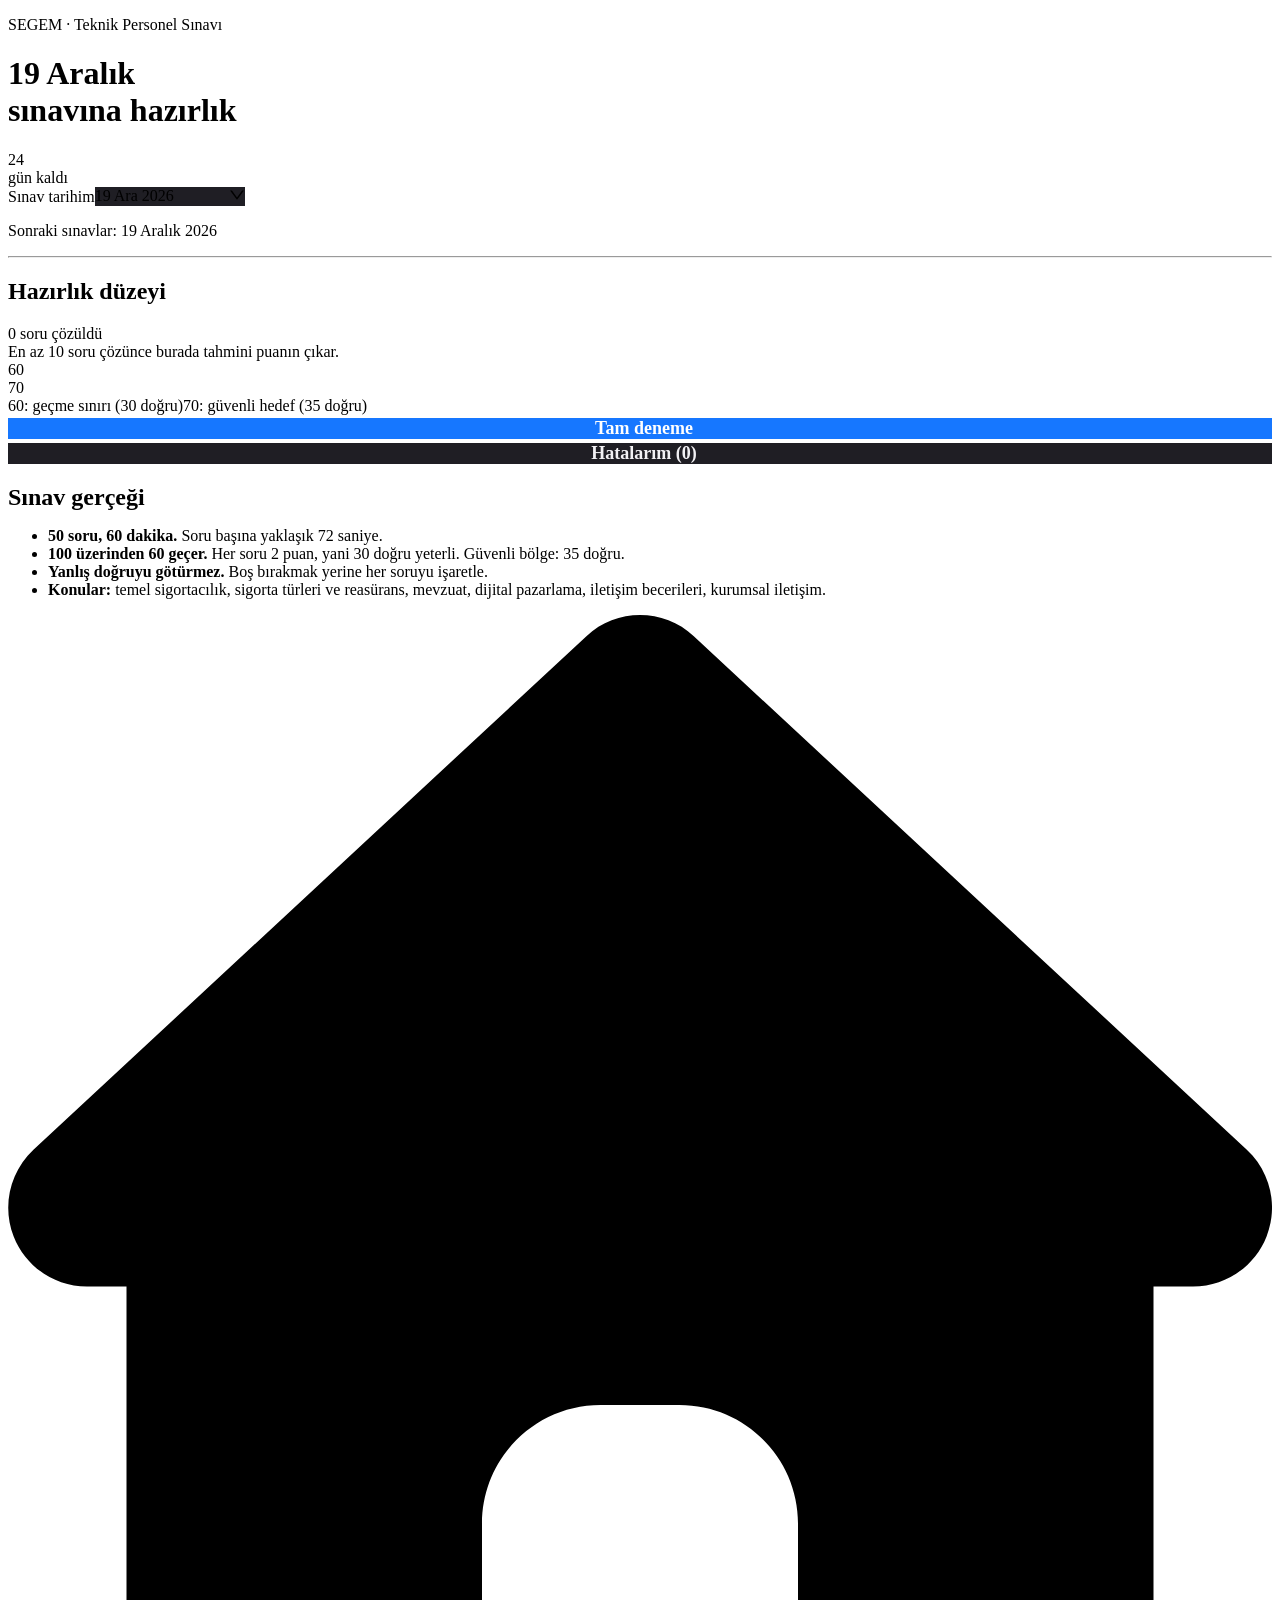
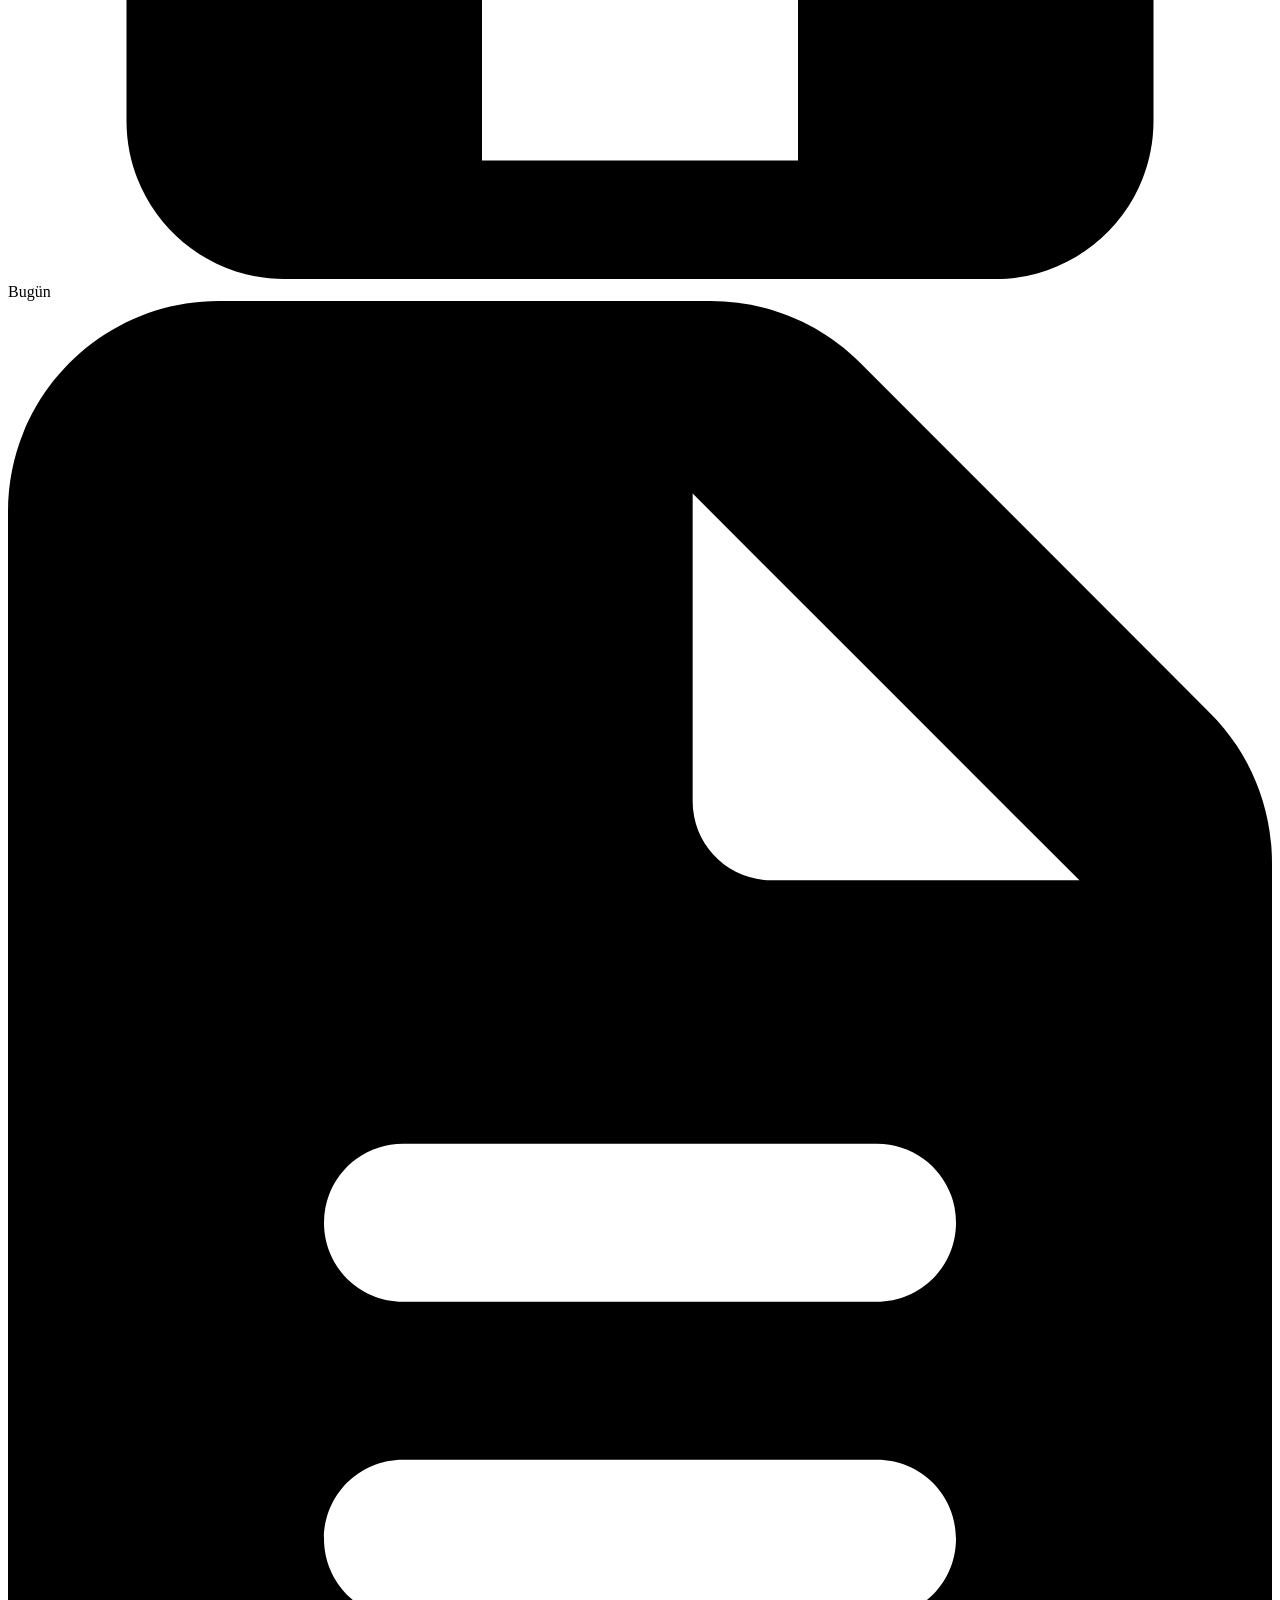
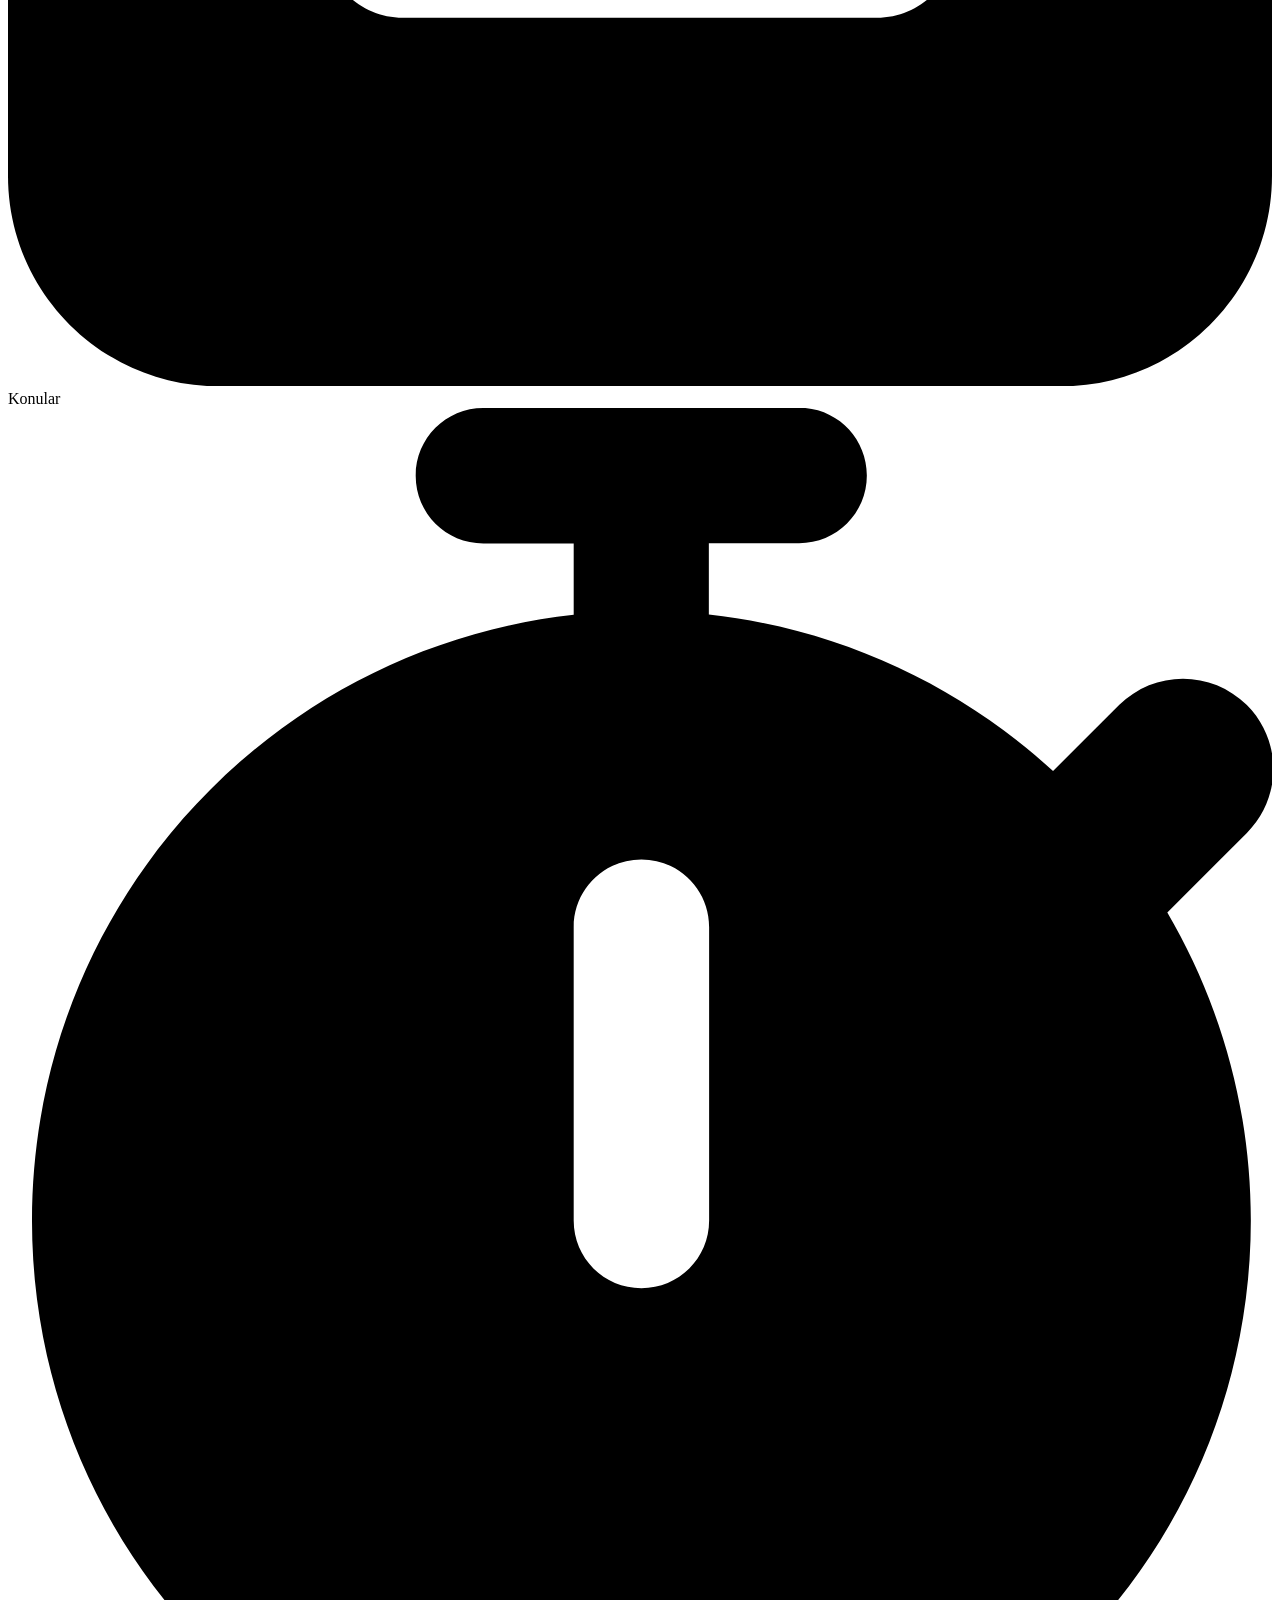
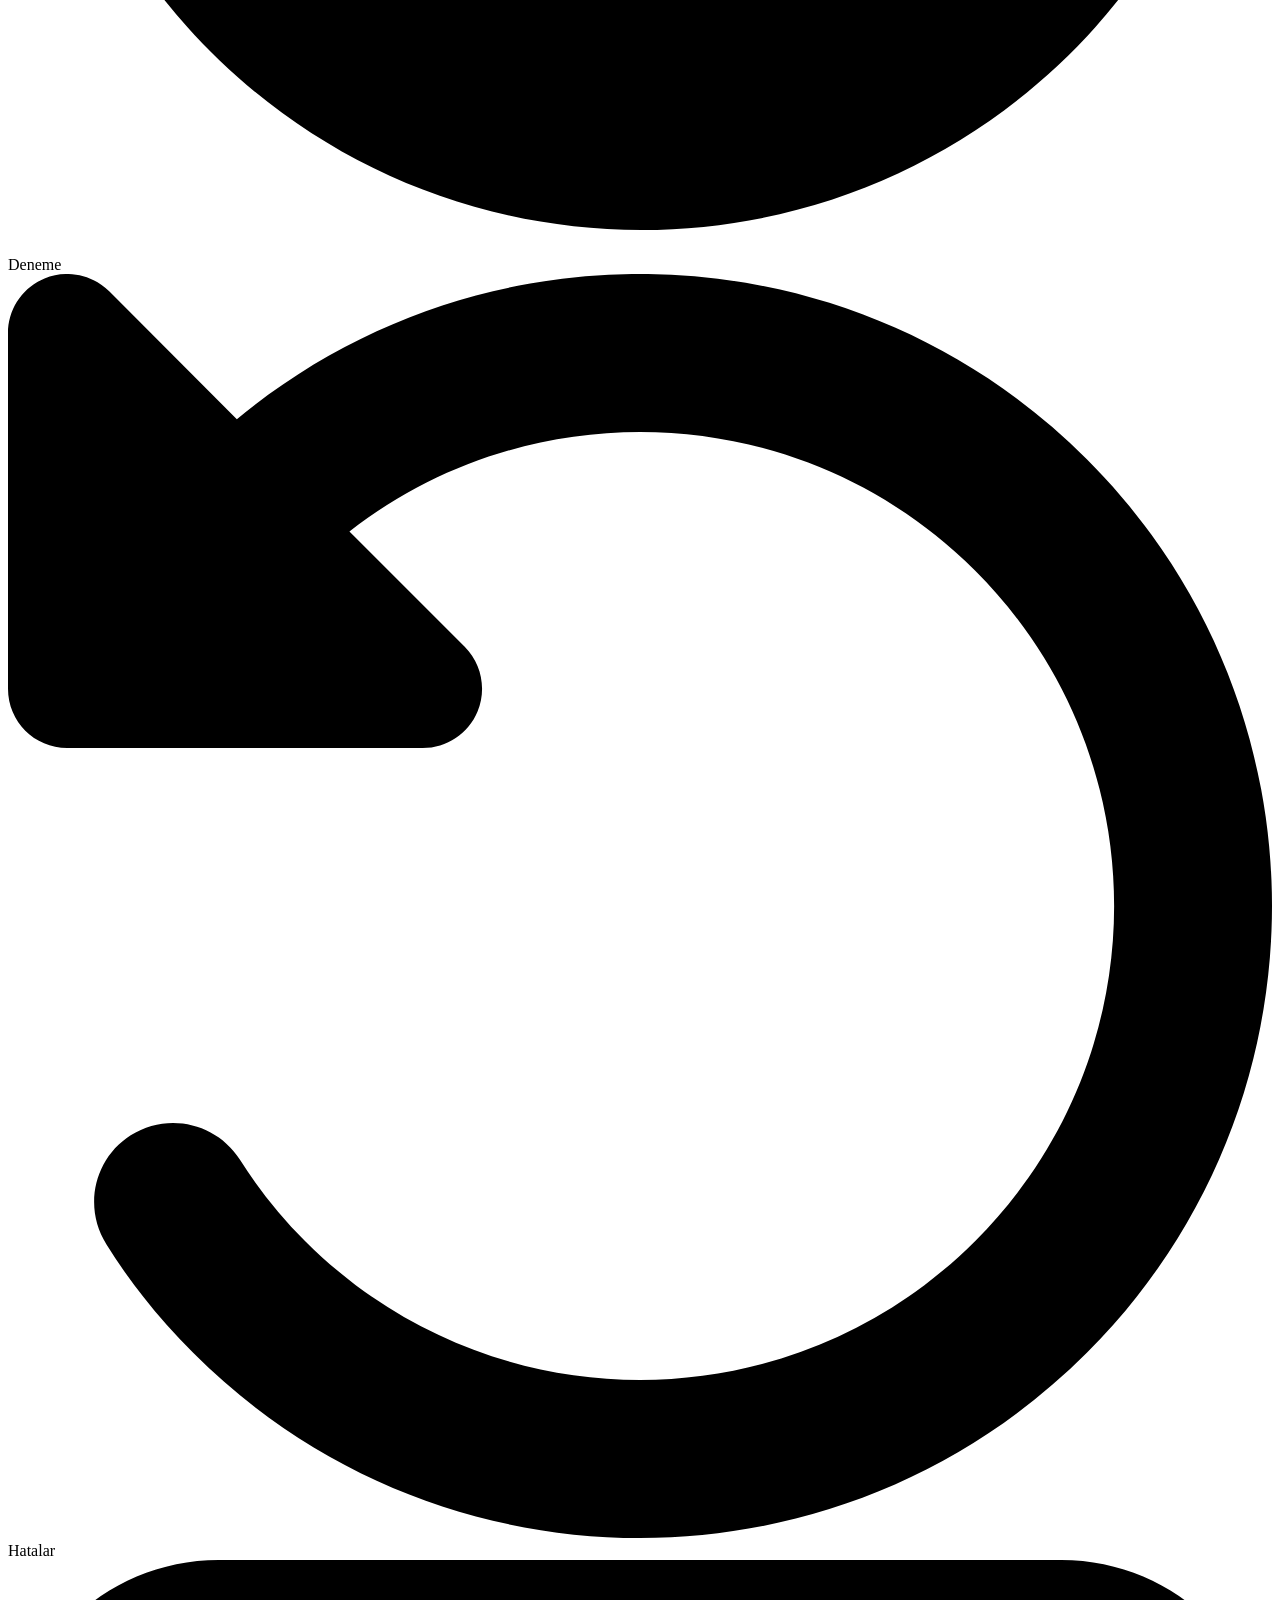
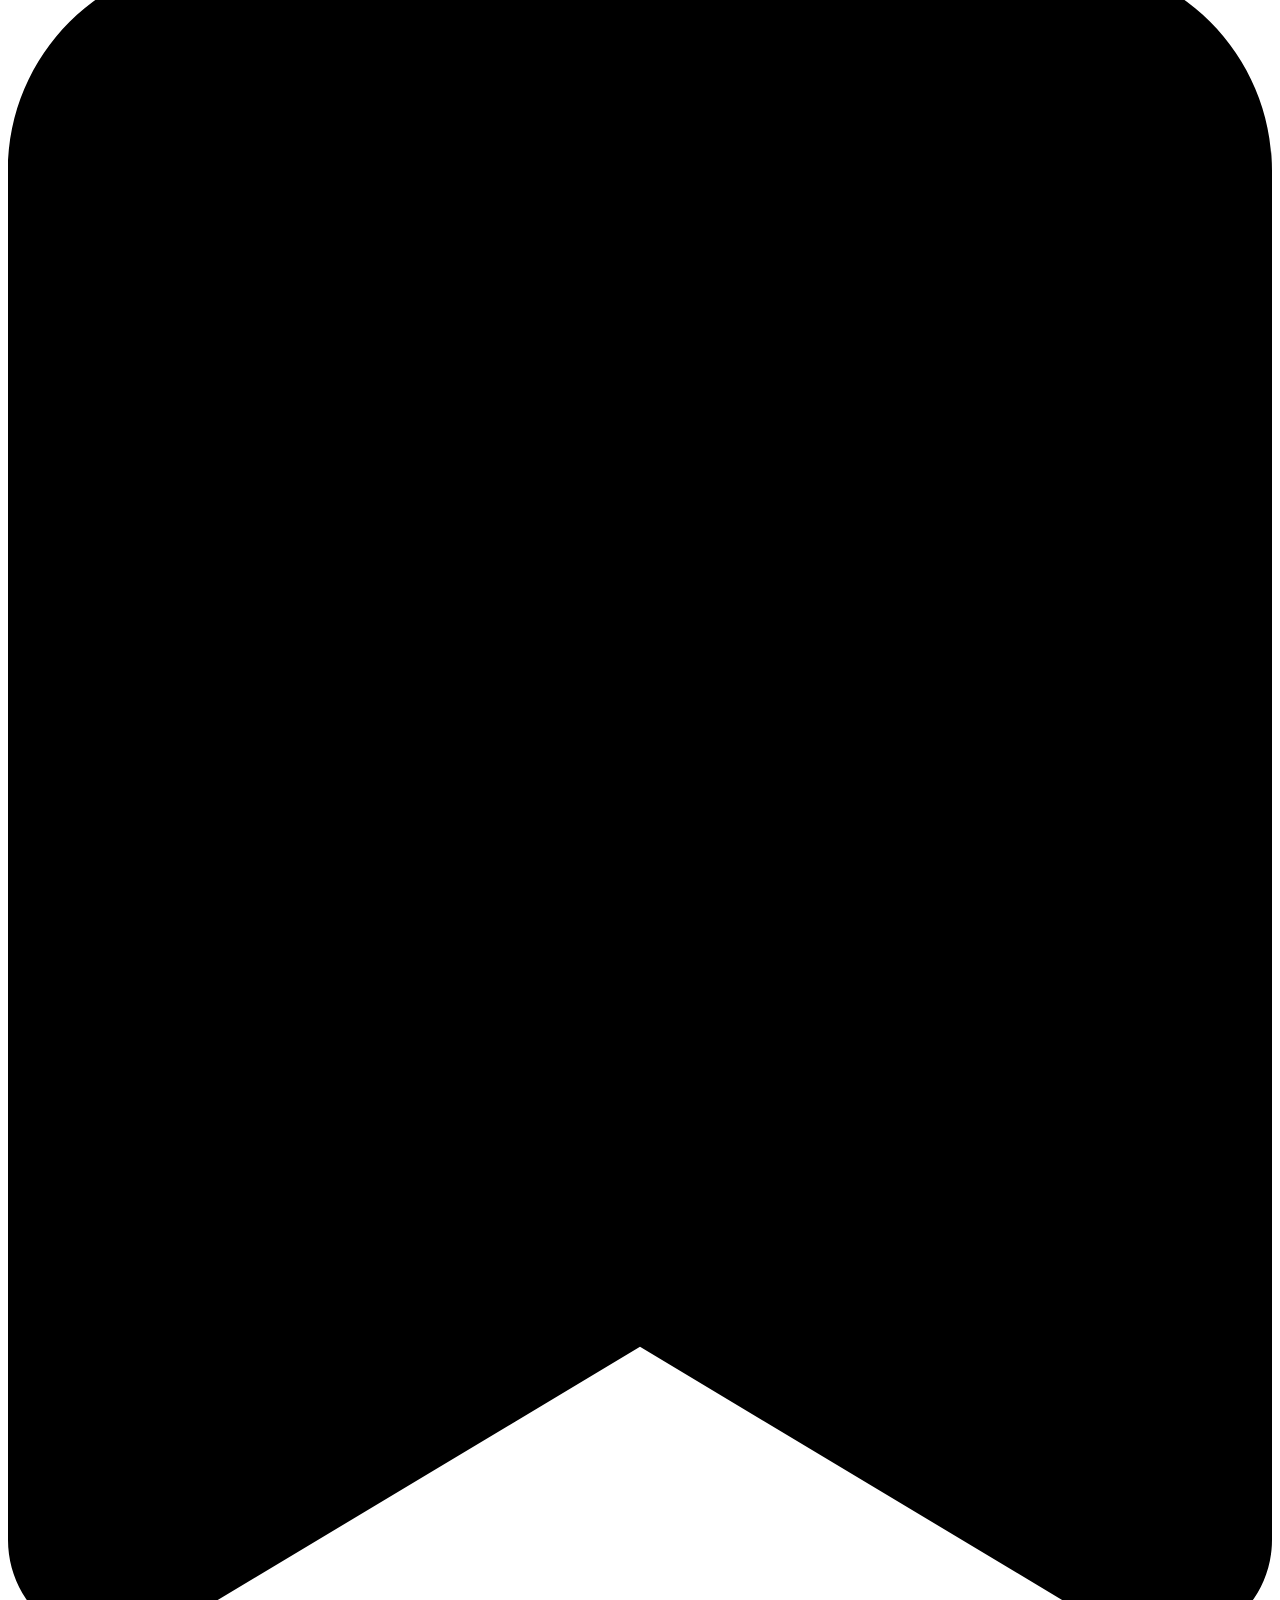
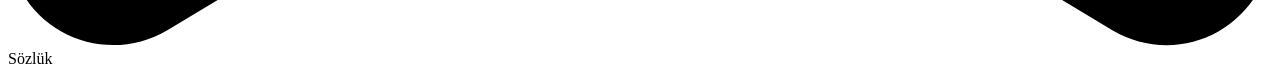
==== commit 60ea51b1: "Add files via upload" ====
--- a/index.html
+++ b/index.html
@@ -1 +1 @@
-<!DOCTYPE html><html lang="tr"><head><meta charSet="utf-8"/><meta name="viewport" content="width=device-width, initial-scale=1, viewport-fit=cover"/><link rel="stylesheet" href="/_next/static/chunks/2nacr1u0h_vsr.css" data-precedence="next"/><link rel="preload" as="script" fetchPriority="low" href="/_next/static/chunks/3y705tc4v-41-.js"/><script src="/_next/static/chunks/2rv5jvl35qh22.js" async=""></script><script src="/_next/static/chunks/1i11cfdr7v5kt.js" async=""></script><script src="/_next/static/chunks/3r-okv0vpv6lc.js" async=""></script><script src="/_next/static/chunks/42rh-1w6v_akz.js" async=""></script><script src="/_next/static/chunks/turbopack-2u1d16houkiyo.js" async=""></script><script src="/_next/static/chunks/0nygn9vx9gx7y.js" async=""></script><script src="/_next/static/chunks/12zvax2t9r422.js" async=""></script><script src="/_next/static/chunks/1_czb_6l5zmxk.js" async=""></script><script src="/_next/static/chunks/2l7_3wmeqf6wf.js" async=""></script><script src="/_next/static/chunks/1axs-rs0mydji.js" async=""></script><script src="/_next/static/chunks/2w0fk2vtfmd2r.js" async=""></script><script src="/_next/static/chunks/3ao-50vzck9j_.js" async=""></script><script src="/_next/static/chunks/2ulhz9alnw40c.js" async=""></script><meta name="theme-color" content="#16151a"/><title>SEGEM Hazırlık</title><meta name="description" content="SEGEM teknik personel sınavına hazırlık: konular, denemeler, hatalar ve sözlük."/><meta name="mobile-web-app-capable" content="yes"/><meta name="apple-mobile-web-app-title" content="SEGEM"/><meta name="apple-mobile-web-app-status-bar-style" content="black-translucent"/><link rel="icon" href="/icon.svg?icon.3l1t0ivx_nnpw.svg" sizes="any" type="image/svg+xml"/><script src="/_next/static/chunks/0cz1d0mv5g_q7.js" noModule=""></script><style id="antd-cssinjs" data-rc-order="prepend" data-rc-priority="-1000">:where(.css-nsjaak).ant-app{font-family:var(--ant-font-family);font-size:var(--ant-font-size);box-sizing:border-box;}:where(.css-nsjaak).ant-app::before,:where(.css-nsjaak).ant-app::after{box-sizing:border-box;}:where(.css-nsjaak).ant-app [class^="ant-app"],:where(.css-nsjaak).ant-app [class*=" ant-app"]{box-sizing:border-box;}:where(.css-nsjaak).ant-app [class^="ant-app"]::before,:where(.css-nsjaak).ant-app [class*=" ant-app"]::before,:where(.css-nsjaak).ant-app [class^="ant-app"]::after,:where(.css-nsjaak).ant-app [class*=" ant-app"]::after{box-sizing:border-box;}:where(.css-nsjaak).ant-app{color:var(--ant-color-text);font-size:var(--ant-font-size);line-height:var(--ant-line-height);font-family:var(--ant-font-family);}:where(.css-nsjaak).ant-app.ant-app-rtl{direction:rtl;}:where(.css-nsjaak).ant-select-css-var{font-family:var(--ant-font-family);font-size:var(--ant-font-size);box-sizing:border-box;}:where(.css-nsjaak).ant-select-css-var::before,:where(.css-nsjaak).ant-select-css-var::after{box-sizing:border-box;}:where(.css-nsjaak).ant-select-css-var [class^="ant-select"],:where(.css-nsjaak).ant-select-css-var [class*=" ant-select"]{box-sizing:border-box;}:where(.css-nsjaak).ant-select-css-var [class^="ant-select"]::before,:where(.css-nsjaak).ant-select-css-var [class*=" ant-select"]::before,:where(.css-nsjaak).ant-select-css-var [class^="ant-select"]::after,:where(.css-nsjaak).ant-select-css-var [class*=" ant-select"]::after{box-sizing:border-box;}:where(.css-nsjaak).ant-select.ant-select-in-form-item{width:100%;}:where(.css-nsjaak).ant-select{box-sizing:border-box;margin:0;padding:0;color:var(--ant-color-text);font-size:var(--ant-font-size);line-height:var(--ant-line-height);list-style:none;font-family:var(--ant-font-family);}:where(.css-nsjaak).ant-select .ant-select-selection-item{flex:1;font-weight:400;position:relative;user-select:none;overflow:hidden;white-space:nowrap;text-overflow:ellipsis;}:where(.css-nsjaak).ant-select .ant-select-selection-item >.ant-typography{display:inline;}:where(.css-nsjaak).ant-select .ant-select-prefix{flex:none;margin-inline-end:var(--ant-select-select-affix-padding);}:where(.css-nsjaak).ant-select .ant-select-clear{position:absolute;top:50%;inset-inline-start:auto;inset-inline-end:calc(var(--ant-padding-sm) - var(--ant-line-width));z-index:1;display:inline-block;width:var(--ant-font-size-icon);height:var(--ant-font-size-icon);margin-top:calc(var(--ant-font-size-icon) * -1 / 2);padding:0;background:transparent;color:var(--ant-color-text-quaternary);font-size:var(--ant-font-size-icon);font-family:inherit;font-style:normal;line-height:0;text-align:center;text-transform:none;appearance:none;border:0;cursor:pointer;opacity:0;transition:color var(--ant-motion-duration-mid) ease,opacity var(--ant-motion-duration-mid) ease;text-rendering:auto;transform:translateZ(0);}:where(.css-nsjaak).ant-select .ant-select-clear:before{display:block;}:where(.css-nsjaak).ant-select .ant-select-clear:hover{color:var(--ant-color-icon);}:where(.css-nsjaak).ant-select .ant-select-clear:focus-visible{color:var(--ant-color-icon);border-radius:var(--ant-border-radius-sm);outline:var(--ant-select-line-width-focus) solid var(--ant-color-primary-border);outline-offset:1px;transition:outline-offset 0s,outline 0s;}@media(hover:none){:where(.css-nsjaak).ant-select .ant-select-clear{opacity:1;}:where(.css-nsjaak).ant-select .ant-select-suffix:not(:last-child){opacity:0;pointer-events:none;}:where(.css-nsjaak).ant-select.ant-select-allow-clear:not(.ant-select-show-arrow):not(.ant-select-customize) .ant-select-content{margin-inline-end:var(--ant-select-show-arrow-padding-inline-end);}}:where(.css-nsjaak).ant-select:hover .ant-select-clear,:where(.css-nsjaak).ant-select:focus-within .ant-select-clear{opacity:1;}:where(.css-nsjaak).ant-select:hover .ant-select-suffix:not(:last-child),:where(.css-nsjaak).ant-select:focus-within .ant-select-suffix:not(:last-child){opacity:0;pointer-events:none;}:where(.css-nsjaak).ant-select:hover.ant-select-allow-clear:not(.ant-select-show-arrow):not(.ant-select-customize) .ant-select-content,:where(.css-nsjaak).ant-select:focus-within.ant-select-allow-clear:not(.ant-select-show-arrow):not(.ant-select-customize) .ant-select-content{margin-inline-end:var(--ant-select-show-arrow-padding-inline-end);}:where(.css-nsjaak).ant-select-status-error.ant-select-has-feedback .ant-select-clear,:where(.css-nsjaak).ant-select-status-warning.ant-select-has-feedback .ant-select-clear,:where(.css-nsjaak).ant-select-status-success.ant-select-has-feedback .ant-select-clear,:where(.css-nsjaak).ant-select-status-validating.ant-select-has-feedback .ant-select-clear{inset-inline-end:calc(calc(var(--ant-padding-sm) - var(--ant-line-width)) + var(--ant-font-size) + var(--ant-padding-xs));}:where(.css-nsjaak).ant-select-dropdown{box-sizing:border-box;margin:0;padding:var(--ant-padding-xxs);color:var(--ant-color-text);font-size:var(--ant-font-size);line-height:var(--ant-line-height);list-style:none;font-family:var(--ant-font-family);position:absolute;top:-9999px;z-index:var(--ant-select-z-index-popup);overflow:hidden;font-variant:initial;background-color:var(--ant-color-bg-elevated);border-radius:var(--ant-border-radius-lg);outline:none;box-shadow:var(--ant-box-shadow-secondary);}:where(.css-nsjaak).ant-select-dropdown.ant-slide-up-enter.ant-slide-up-enter-active.ant-select-dropdown-placement-bottomLeft,:where(.css-nsjaak).ant-select-dropdown.ant-slide-up-appear.ant-slide-up-appear-active.ant-select-dropdown-placement-bottomLeft{animation-name:css-nsjaak-antSlideUpIn;}:where(.css-nsjaak).ant-select-dropdown.ant-slide-up-enter.ant-slide-up-enter-active.ant-select-dropdown-placement-topLeft,:where(.css-nsjaak).ant-select-dropdown.ant-slide-up-appear.ant-slide-up-appear-active.ant-select-dropdown-placement-topLeft,:where(.css-nsjaak).ant-select-dropdown.ant-slide-up-enter.ant-slide-up-enter-active.ant-select-dropdown-placement-topRight,:where(.css-nsjaak).ant-select-dropdown.ant-slide-up-appear.ant-slide-up-appear-active.ant-select-dropdown-placement-topRight{animation-name:css-nsjaak-antSlideDownIn;}:where(.css-nsjaak).ant-select-dropdown.ant-slide-up-leave.ant-slide-up-leave-active.ant-select-dropdown-placement-bottomLeft{animation-name:css-nsjaak-antSlideUpOut;}:where(.css-nsjaak).ant-select-dropdown.ant-slide-up-leave.ant-slide-up-leave-active.ant-select-dropdown-placement-topLeft,:where(.css-nsjaak).ant-select-dropdown.ant-slide-up-leave.ant-slide-up-leave-active.ant-select-dropdown-placement-topRight{animation-name:css-nsjaak-antSlideDownOut;}:where(.css-nsjaak).ant-select-dropdown-hidden{display:none;}:where(.css-nsjaak).ant-select-dropdown .ant-select-dropdown-list-scrollbar{cursor:pointer;}:where(.css-nsjaak).ant-select-dropdown .ant-select-dropdown-list-scrollbar:hover{background-color:var(--ant-color-fill-quaternary);}:where(.css-nsjaak).ant-select-dropdown .ant-select-item{position:relative;display:block;min-height:var(--ant-select-option-height);padding:var(--ant-select-option-padding);color:var(--ant-color-text);font-weight:400;font-size:var(--ant-select-option-font-size);line-height:var(--ant-select-option-line-height);box-sizing:border-box;cursor:pointer;transition:background-color var(--ant-motion-duration-slow) ease;border-radius:var(--ant-border-radius-sm);}:where(.css-nsjaak).ant-select-dropdown .ant-select-item-group{color:var(--ant-color-text-description);font-size:var(--ant-font-size-sm);cursor:default;}:where(.css-nsjaak).ant-select-dropdown .ant-select-item-option{display:flex;}:where(.css-nsjaak).ant-select-dropdown .ant-select-item-option-content{flex:auto;overflow:hidden;white-space:nowrap;text-overflow:ellipsis;}:where(.css-nsjaak).ant-select-dropdown .ant-select-item-option-state{flex:none;display:flex;align-items:center;}:where(.css-nsjaak).ant-select-dropdown .ant-select-item-option-selected:not(.ant-select-item-option-disabled){color:var(--ant-select-option-selected-color);font-weight:var(--ant-select-option-selected-font-weight);background-color:var(--ant-select-option-selected-bg);}:where(.css-nsjaak).ant-select-dropdown .ant-select-item-option-selected:not(.ant-select-item-option-disabled) .ant-select-item-option-state{color:var(--ant-color-primary);}:where(.css-nsjaak).ant-select-dropdown .ant-select-item-option-active:not(.ant-select-item-option-disabled){background-color:var(--ant-select-option-active-bg);}:where(.css-nsjaak).ant-select-dropdown .ant-select-item-option-selected.ant-select-item-option-active:not(.ant-select-item-option-disabled){background-color:var(--ant-control-item-bg-active-hover);}:where(.css-nsjaak).ant-select-dropdown .ant-select-item-option-disabled{color:var(--ant-color-text-disabled);cursor:not-allowed;}:where(.css-nsjaak).ant-select-dropdown .ant-select-item-option-disabled.ant-select-item-option-selected{background-color:var(--ant-color-bg-container-disabled);}:where(.css-nsjaak).ant-select-dropdown .ant-select-item-option-grouped{padding-inline-start:calc(var(--ant-control-padding-horizontal) * 2);}:where(.css-nsjaak).ant-select-dropdown .ant-select-item-empty{position:relative;display:block;min-height:var(--ant-select-option-height);padding:var(--ant-select-option-padding);color:var(--ant-color-text-disabled);font-weight:400;font-size:var(--ant-select-option-font-size);line-height:var(--ant-select-option-line-height);box-sizing:border-box;}:where(.css-nsjaak).ant-select-dropdown .ant-select-item-option-selected:has(+ .ant-select-item-option-selected){border-end-start-radius:0;border-end-end-radius:0;}:where(.css-nsjaak).ant-select-dropdown .ant-select-item-option-selected:has(+ .ant-select-item-option-selected)+.ant-select-item-option-selected{border-start-start-radius:0;border-start-end-radius:0;}:where(.css-nsjaak).ant-select-dropdown-rtl{direction:rtl;}:where(.css-nsjaak).ant-slide-up-enter,:where(.css-nsjaak).ant-slide-up-appear{animation-duration:var(--ant-motion-duration-mid);animation-fill-mode:both;animation-play-state:paused;}:where(.css-nsjaak).ant-slide-up-leave{animation-duration:var(--ant-motion-duration-mid);animation-fill-mode:both;animation-play-state:paused;}:where(.css-nsjaak).ant-slide-up-enter.ant-slide-up-enter-active,:where(.css-nsjaak).ant-slide-up-appear.ant-slide-up-appear-active{animation-name:css-nsjaak-antSlideUpIn;animation-play-state:running;}:where(.css-nsjaak).ant-slide-up-leave.ant-slide-up-leave-active{animation-name:css-nsjaak-antSlideUpOut;animation-play-state:running;pointer-events:none;}:where(.css-nsjaak).ant-slide-up-enter,:where(.css-nsjaak).ant-slide-up-appear{transform:scale(0);transform-origin:0% 0%;opacity:0;animation-timing-function:var(--ant-motion-ease-out-quint);}:where(.css-nsjaak).ant-slide-up-enter-prepare,:where(.css-nsjaak).ant-slide-up-appear-prepare{transform:scale(1);}:where(.css-nsjaak).ant-slide-up-leave{animation-timing-function:var(--ant-motion-ease-in-quint);}:where(.css-nsjaak).ant-slide-down-enter,:where(.css-nsjaak).ant-slide-down-appear{animation-duration:var(--ant-motion-duration-mid);animation-fill-mode:both;animation-play-state:paused;}:where(.css-nsjaak).ant-slide-down-leave{animation-duration:var(--ant-motion-duration-mid);animation-fill-mode:both;animation-play-state:paused;}:where(.css-nsjaak).ant-slide-down-enter.ant-slide-down-enter-active,:where(.css-nsjaak).ant-slide-down-appear.ant-slide-down-appear-active{animation-name:css-nsjaak-antSlideDownIn;animation-play-state:running;}:where(.css-nsjaak).ant-slide-down-leave.ant-slide-down-leave-active{animation-name:css-nsjaak-antSlideDownOut;animation-play-state:running;pointer-events:none;}:where(.css-nsjaak).ant-slide-down-enter,:where(.css-nsjaak).ant-slide-down-appear{transform:scale(0);transform-origin:0% 0%;opacity:0;animation-timing-function:var(--ant-motion-ease-out-quint);}:where(.css-nsjaak).ant-slide-down-enter-prepare,:where(.css-nsjaak).ant-slide-down-appear-prepare{transform:scale(1);}:where(.css-nsjaak).ant-slide-down-leave{animation-timing-function:var(--ant-motion-ease-in-quint);}:where(.css-nsjaak).ant-move-up-enter,:where(.css-nsjaak).ant-move-up-appear{animation-duration:var(--ant-motion-duration-mid);animation-fill-mode:both;animation-play-state:paused;}:where(.css-nsjaak).ant-move-up-leave{animation-duration:var(--ant-motion-duration-mid);animation-fill-mode:both;animation-play-state:paused;}:where(.css-nsjaak).ant-move-up-enter.ant-move-up-enter-active,:where(.css-nsjaak).ant-move-up-appear.ant-move-up-appear-active{animation-name:css-nsjaak-antMoveUpIn;animation-play-state:running;}:where(.css-nsjaak).ant-move-up-leave.ant-move-up-leave-active{animation-name:css-nsjaak-antMoveUpOut;animation-play-state:running;pointer-events:none;}:where(.css-nsjaak).ant-move-up-enter,:where(.css-nsjaak).ant-move-up-appear{opacity:0;animation-timing-function:var(--ant-motion-ease-out-circ);}:where(.css-nsjaak).ant-move-up-leave{animation-timing-function:var(--ant-motion-ease-in-out-circ);}:where(.css-nsjaak).ant-move-down-enter,:where(.css-nsjaak).ant-move-down-appear{animation-duration:var(--ant-motion-duration-mid);animation-fill-mode:both;animation-play-state:paused;}:where(.css-nsjaak).ant-move-down-leave{animation-duration:var(--ant-motion-duration-mid);animation-fill-mode:both;animation-play-state:paused;}:where(.css-nsjaak).ant-move-down-enter.ant-move-down-enter-active,:where(.css-nsjaak).ant-move-down-appear.ant-move-down-appear-active{animation-name:css-nsjaak-antMoveDownIn;animation-play-state:running;}:where(.css-nsjaak).ant-move-down-leave.ant-move-down-leave-active{animation-name:css-nsjaak-antMoveDownOut;animation-play-state:running;pointer-events:none;}:where(.css-nsjaak).ant-move-down-enter,:where(.css-nsjaak).ant-move-down-appear{opacity:0;animation-timing-function:var(--ant-motion-ease-out-circ);}:where(.css-nsjaak).ant-move-down-leave{animation-timing-function:var(--ant-motion-ease-in-out-circ);}:where(.css-nsjaak).ant-select-rtl{direction:rtl;}:where(.css-nsjaak).ant-select-compact-item:not(.ant-select-compact-last-item){margin-inline-end:calc(var(--ant-line-width) * -1);}:where(.css-nsjaak).ant-select-compact-item:not(.ant-select-status-success){z-index:2;}:where(.css-nsjaak).ant-select-compact-item:active{z-index:3;}:where(.css-nsjaak).ant-select-compact-item:hover,:where(.css-nsjaak).ant-select-compact-item:hover.ant-select-focused{z-index:4;}:where(.css-nsjaak).ant-select-compact-item.ant-select-focused{z-index:3;}:where(.css-nsjaak).ant-select-compact-item[disabled]{z-index:0;}:where(.css-nsjaak).ant-select-compact-item:not(.ant-select-compact-first-item):not(.ant-select-compact-last-item){border-radius:0;}:where(.css-nsjaak).ant-select-compact-item:not(.ant-select-compact-last-item).ant-select-compact-first-item,:where(.css-nsjaak).ant-select-compact-item:not(.ant-select-compact-last-item).ant-select-compact-first-item.ant-select-sm,:where(.css-nsjaak).ant-select-compact-item:not(.ant-select-compact-last-item).ant-select-compact-first-item.ant-select-lg{border-start-end-radius:0;border-end-end-radius:0;}:where(.css-nsjaak).ant-select-compact-item:not(.ant-select-compact-first-item).ant-select-compact-last-item,:where(.css-nsjaak).ant-select-compact-item:not(.ant-select-compact-first-item).ant-select-compact-last-item.ant-select-sm,:where(.css-nsjaak).ant-select-compact-item:not(.ant-select-compact-first-item).ant-select-compact-last-item.ant-select-lg{border-start-start-radius:0;border-end-start-radius:0;}:where(.css-nsjaak).ant-select{--ant-select-border-radius:var(--ant-border-radius);--ant-select-border-color:#000;--ant-select-border-size:var(--ant-line-width);--ant-select-background-color:var(--ant-color-bg-container);--ant-select-font-size:var(--ant-font-size);--ant-select-line-height:var(--ant-line-height);--ant-select-font-height:var(--ant-font-height);--ant-select-color:var(--ant-color-text);--ant-select-affix-color:var(--ant-color-text);--ant-select-height:var(--ant-control-height);--ant-select-padding-horizontal:calc(var(--ant-padding-sm) - var(--ant-line-width));--ant-select-padding-vertical:calc((var(--ant-select-height) - var(--ant-select-font-height)) / 2 - var(--ant-select-border-size));box-sizing:border-box;margin:0;padding:0;color:var(--ant-select-color);font-size:var(--ant-select-font-size);line-height:var(--ant-select-line-height);list-style:none;font-family:var(--ant-font-family);display:inline-flex;flex-wrap:nowrap;position:relative;transition:all var(--ant-motion-duration-slow);align-items:flex-start;outline:0;cursor:pointer;border-radius:var(--ant-select-border-radius);border-width:var(--ant-select-border-size);border-style:var(--ant-line-type);border-color:var(--ant-select-border-color);background:var(--ant-select-background-color);padding-inline:var(--ant-select-padding-horizontal);padding-block:var(--ant-select-padding-vertical);}:where(.css-nsjaak).ant-select .ant-select-prefix{color:var(--ant-select-affix-color);flex:none;line-height:1;}:where(.css-nsjaak).ant-select .ant-select-placeholder{overflow:hidden;white-space:nowrap;text-overflow:ellipsis;color:var(--ant-color-text-placeholder);pointer-events:none;z-index:1;}:where(.css-nsjaak).ant-select .ant-select-content{flex:auto;min-width:0;position:relative;display:flex;margin-inline-end:max(calc(var(--ant-select-show-arrow-padding-inline-end) - var(--ant-font-size-icon)),0px);}:where(.css-nsjaak).ant-select .ant-select-content:before{content:"\a0";width:0;overflow:hidden;}:where(.css-nsjaak).ant-select .ant-select-content-value{visibility:inherit;}:where(.css-nsjaak).ant-select .ant-select-content input[readonly]{cursor:inherit;caret-color:transparent;}:where(.css-nsjaak).ant-select .ant-select-suffix{flex:none;color:var(--ant-color-text-quaternary);font-size:var(--ant-font-size-icon);line-height:1;transition:opacity var(--ant-motion-duration-mid) ease,color var(--ant-motion-duration-mid) ease;}:where(.css-nsjaak).ant-select .ant-select-suffix >:not(:last-child){margin-inline-end:var(--ant-margin-xs);}:where(.css-nsjaak).ant-select .ant-select-prefix,:where(.css-nsjaak).ant-select .ant-select-suffix{align-self:center;}:where(.css-nsjaak).ant-select .ant-select-prefix .anticon,:where(.css-nsjaak).ant-select .ant-select-suffix .anticon{vertical-align:top;}:where(.css-nsjaak).ant-select-disabled{background:var(--ant-color-bg-container-disabled);--ant-select-color:var(--ant-color-text-disabled);cursor:not-allowed;}:where(.css-nsjaak).ant-select-disabled input{cursor:not-allowed;}:where(.css-nsjaak).ant-select-sm{--ant-select-height:var(--ant-control-height-sm);--ant-select-padding-horizontal:calc(var(--ant-padding-xs) - var(--ant-line-width));--ant-select-border-radius:var(--ant-border-radius-sm);}:where(.css-nsjaak).ant-select-sm .ant-select-clear{inset-inline-end:var(--ant-select-padding-horizontal);}:where(.css-nsjaak).ant-select-lg{--ant-select-height:var(--ant-control-height-lg);--ant-select-font-size:var(--ant-font-size-lg);--ant-select-line-height:var(--ant-line-height-lg);--ant-select-font-height:var(--ant-font-height-lg);--ant-select-border-radius:var(--ant-border-radius-lg);}:where(.css-nsjaak).ant-select:not(.ant-select-customize) .ant-select-input{outline:none;background:transparent;appearance:none;border:0;margin:0;padding:0;color:var(--ant-select-color);font-family:inherit;font-size:inherit;}:where(.css-nsjaak).ant-select:not(.ant-select-customize) .ant-select-input::-webkit-search-cancel-button{display:none;appearance:none;}:where(.css-nsjaak).ant-select-single:not(.ant-select-customize) .ant-select-input{position:absolute;inset:0;line-height:inherit;}:where(.css-nsjaak).ant-select-single:not(.ant-select-customize) .ant-select-content{overflow:hidden;white-space:nowrap;text-overflow:ellipsis;align-self:center;}:where(.css-nsjaak).ant-select-single:not(.ant-select-customize) .ant-select-content-has-value{display:block;}:where(.css-nsjaak).ant-select-single:not(.ant-select-customize) .ant-select-content-has-value:before{display:none;}:where(.css-nsjaak).ant-select-single:not(.ant-select-customize) .ant-select-content-has-search-value{color:transparent;}:where(.css-nsjaak).ant-select-single:not(.ant-select-customize) .ant-select-content-has-search-value >*:not(.ant-select-input){opacity:0;}:where(.css-nsjaak).ant-select-single:not(.ant-select-customize) .ant-select-content-value{transition:all var(--ant-motion-duration-mid) var(--ant-motion-ease-in-out);z-index:1;opacity:1;}:where(.css-nsjaak).ant-select-single:not(.ant-select-customize).ant-select-open .ant-select-content-has-value{opacity:0.25;}:where(.css-nsjaak).ant-select-single:not(.ant-select-customize).ant-select-open .ant-select-content-has-search-value{opacity:1;transition:opacity var(--ant-motion-duration-mid) var(--ant-motion-ease-in-out);color:transparent;}:where(.css-nsjaak).ant-select-single:not(.ant-select-customize).ant-select-open .ant-select-content-has-search-value >*:not(.ant-select-input){opacity:0;}:where(.css-nsjaak).ant-select-show-search:not(.ant-select-customize-input):not(.ant-select-disabled){cursor:text;}:where(.css-nsjaak).ant-select-multiple{--ant-select-multi-item-background:var(--ant-select-multiple-item-bg);--ant-select-multi-item-border-color:transparent;--ant-select-multi-item-border-radius:var(--ant-border-radius-sm);--ant-select-multi-item-height:var(--ant-select-multiple-item-height);--ant-select-multi-padding-base:calc((var(--ant-select-height) - var(--ant-select-multi-item-height)) / 2);--ant-select-multi-padding-vertical:calc(var(--ant-select-multi-padding-base) - var(--ant-select-internal_fixed_item_margin) - var(--ant-line-width));--ant-select-multi-item-padding-horizontal:calc(calc(var(--ant-padding-sm) - var(--ant-line-width)) - var(--ant-select-multi-padding-vertical) - var(--ant-line-width) * 2);padding-block:var(--ant-select-multi-padding-vertical);padding-inline-start:calc(var(--ant-select-multi-padding-base) - var(--ant-line-width));}:where(.css-nsjaak).ant-select-multiple .ant-select-prefix{margin-inline-start:var(--ant-select-multi-item-padding-horizontal);}:where(.css-nsjaak).ant-select-multiple .ant-select-prefix+.ant-select-content .ant-select-placeholder{inset-inline-start:0;}:where(.css-nsjaak).ant-select-multiple .ant-select-prefix+.ant-select-content .ant-select-content-item.ant-select-content-item-suffix{margin-inline-start:0;}:where(.css-nsjaak).ant-select-multiple .ant-select-placeholder{position:absolute;line-height:var(--ant-select-line-height);inset-inline-start:var(--ant-select-multi-item-padding-horizontal);width:calc(100% - var(--ant-select-multi-item-padding-horizontal));top:50%;transform:translateY(-50%);}:where(.css-nsjaak).ant-select-multiple .ant-select-content{flex-wrap:wrap;align-items:center;line-height:1;}:where(.css-nsjaak).ant-select-multiple .ant-select-content-item-prefix{height:var(--ant-select-font-size);}:where(.css-nsjaak).ant-select-multiple .ant-select-content-item{line-height:1;max-width:calc(100% - 4px);}:where(.css-nsjaak).ant-select-multiple .ant-select-content .ant-select-content-item-prefix+.ant-select-content-item-suffix,:where(.css-nsjaak).ant-select-multiple .ant-select-content .ant-select-content-item-suffix:first-child{margin-inline-start:var(--ant-select-multi-item-padding-horizontal);}:where(.css-nsjaak).ant-select-multiple .ant-select-content .ant-select-selection-item{line-height:calc(var(--ant-select-multi-item-height) - var(--ant-line-width) * 2);border:var(--ant-line-width) var(--ant-line-type) var(--ant-select-multi-item-border-color);display:flex;margin-block:var(--ant-select-internal_fixed_item_margin);margin-inline-end:calc(var(--ant-select-internal_fixed_item_margin) * 2);background:var(--ant-select-multi-item-background);border-radius:var(--ant-select-multi-item-border-radius);padding-inline-start:var(--ant-padding-xs);padding-inline-end:var(--ant-padding-xxs);transition:height var(--ant-motion-duration-slow),line-height var(--ant-motion-duration-slow),padding var(--ant-motion-duration-slow);}:where(.css-nsjaak).ant-select-multiple .ant-select-content .ant-select-selection-item-content{overflow:hidden;white-space:nowrap;text-overflow:ellipsis;margin-inline-end:var(--ant-padding-xxs);}:where(.css-nsjaak).ant-select-multiple .ant-select-content .ant-select-selection-item-remove{display:inline-flex;align-items:center;color:var(--ant-color-icon);font-style:normal;line-height:inherit;text-align:center;text-transform:none;vertical-align:-0.125em;text-rendering:optimizeLegibility;-webkit-font-smoothing:antialiased;-moz-osx-font-smoothing:grayscale;font-weight:700;font-size:10px;cursor:pointer;}:where(.css-nsjaak).ant-select-multiple .ant-select-content .ant-select-selection-item-remove >*{line-height:1;}:where(.css-nsjaak).ant-select-multiple .ant-select-content .ant-select-selection-item-remove svg{display:inline-block;vertical-align:inherit;}:where(.css-nsjaak).ant-select-multiple .ant-select-content .ant-select-selection-item-remove >.anticon{vertical-align:-0.2em;}:where(.css-nsjaak).ant-select-multiple .ant-select-content .ant-select-selection-item-remove:hover{color:var(--ant-color-icon-hover);}:where(.css-nsjaak).ant-select-multiple .ant-select-content .ant-select-input{line-height:calc(var(--ant-select-internal_fixed_item_margin) * 2 + var(--ant-select-multi-item-height));width:calc(var(--select-input-width, 0) * 1px);min-width:4px;max-width:100%;transition:line-height var(--ant-motion-duration-slow);}:where(.css-nsjaak).ant-select-multiple.ant-select-sm{--ant-select-multi-item-height:var(--ant-select-multiple-item-height-sm);--ant-select-multi-item-border-radius:var(--ant-border-radius-xs);}:where(.css-nsjaak).ant-select-multiple.ant-select-lg{--ant-select-multi-item-height:var(--ant-select-multiple-item-height-lg);--ant-select-multi-item-border-radius:var(--ant-border-radius);}:where(.css-nsjaak).ant-select-multiple.ant-select-filled{--ant-select-multi-item-border-color:var(--ant-color-split);--ant-select-multi-item-background:var(--ant-color-bg-container);}:where(.css-nsjaak).ant-select-multiple.ant-select-filled.ant-select-disabled{--ant-select-multi-item-border-color:transparent;}:where(.css-nsjaak).ant-select.ant-select-outlined{--ant-select-border-color:var(--ant-color-border);--ant-select-background-color:var(--ant-select-selector-bg);}:where(.css-nsjaak).ant-select.ant-select-outlined:not(.ant-select-disabled):hover{--ant-select-border-color:var(--ant-select-hover-border-color);--ant-select-background-color:var(--ant-select-selector-bg);}:where(.css-nsjaak).ant-select.ant-select-outlined:not(.ant-select-disabled).ant-select-focused{--ant-select-border-color:var(--ant-select-active-border-color);--ant-select-background-color:var(--ant-select-selector-bg);box-shadow:0 0 0 var(--ant-control-outline-width) var(--ant-select-active-outline-color);}:where(.css-nsjaak).ant-select.ant-select-outlined.ant-select-disabled{--ant-select-border-color:var(--ant-color-border-disabled);}:where(.css-nsjaak).ant-select.ant-select-outlined.ant-select-status-error{--ant-select-border-color:var(--ant-color-error);--ant-select-background-color:var(--ant-select-selector-bg);--ant-select-affix-color:var(--ant-color-error-affix);}:where(.css-nsjaak).ant-select.ant-select-outlined.ant-select-status-error:not(.ant-select-disabled):hover{--ant-select-border-color:var(--ant-color-error-border-hover);--ant-select-background-color:var(--ant-select-selector-bg);}:where(.css-nsjaak).ant-select.ant-select-outlined.ant-select-status-error:not(.ant-select-disabled).ant-select-focused{--ant-select-border-color:var(--ant-color-error);--ant-select-background-color:var(--ant-select-selector-bg);box-shadow:0 0 0 var(--ant-control-outline-width) var(--ant-color-error-outline);}:where(.css-nsjaak).ant-select.ant-select-outlined.ant-select-status-error.ant-select-disabled{--ant-select-border-color:var(--ant-color-border-disabled);}:where(.css-nsjaak).ant-select.ant-select-outlined.ant-select-status-warning{--ant-select-border-color:var(--ant-color-warning);--ant-select-background-color:var(--ant-select-selector-bg);--ant-select-affix-color:var(--ant-color-warning-affix);}:where(.css-nsjaak).ant-select.ant-select-outlined.ant-select-status-warning:not(.ant-select-disabled):hover{--ant-select-border-color:var(--ant-color-warning-hover);--ant-select-background-color:var(--ant-select-selector-bg);}:where(.css-nsjaak).ant-select.ant-select-outlined.ant-select-status-warning:not(.ant-select-disabled).ant-select-focused{--ant-select-border-color:var(--ant-color-warning);--ant-select-background-color:var(--ant-select-selector-bg);box-shadow:0 0 0 var(--ant-control-outline-width) var(--ant-color-warning-outline);}:where(.css-nsjaak).ant-select.ant-select-outlined.ant-select-status-warning.ant-select-disabled{--ant-select-border-color:var(--ant-color-border-disabled);}:where(.css-nsjaak).ant-select.ant-select-filled{--ant-select-border-color:transparent;--ant-select-background-color:var(--ant-color-fill-tertiary);}:where(.css-nsjaak).ant-select.ant-select-filled:not(.ant-select-disabled):hover{--ant-select-border-color:transparent;--ant-select-background-color:var(--ant-color-fill-secondary);}:where(.css-nsjaak).ant-select.ant-select-filled:not(.ant-select-disabled).ant-select-focused{--ant-select-border-color:var(--ant-select-active-border-color);--ant-select-background-color:var(--ant-color-bg-container);box-shadow:0 0 0 var(--ant-control-outline-width) transparent;}:where(.css-nsjaak).ant-select.ant-select-filled.ant-select-disabled{--ant-select-border-color:var(--ant-color-border-disabled);--ant-select-background-color:var(--ant-color-fill-tertiary);}:where(.css-nsjaak).ant-select.ant-select-filled.ant-select-status-error{--ant-select-border-color:transparent;--ant-select-background-color:var(--ant-color-error-bg);}:where(.css-nsjaak).ant-select.ant-select-filled.ant-select-status-error:not(.ant-select-disabled):hover{--ant-select-border-color:transparent;--ant-select-background-color:var(--ant-color-error-bg-hover);}:where(.css-nsjaak).ant-select.ant-select-filled.ant-select-status-error:not(.ant-select-disabled).ant-select-focused{--ant-select-border-color:var(--ant-color-error);--ant-select-background-color:var(--ant-color-bg-container);box-shadow:0 0 0 var(--ant-control-outline-width) transparent;}:where(.css-nsjaak).ant-select.ant-select-filled.ant-select-status-error.ant-select-disabled{--ant-select-border-color:var(--ant-color-border-disabled);--ant-select-background-color:var(--ant-color-error-bg);}:where(.css-nsjaak).ant-select.ant-select-filled.ant-select-status-warning{--ant-select-border-color:transparent;--ant-select-background-color:var(--ant-color-warning-bg);}:where(.css-nsjaak).ant-select.ant-select-filled.ant-select-status-warning:not(.ant-select-disabled):hover{--ant-select-border-color:transparent;--ant-select-background-color:var(--ant-color-warning-bg-hover);}:where(.css-nsjaak).ant-select.ant-select-filled.ant-select-status-warning:not(.ant-select-disabled).ant-select-focused{--ant-select-border-color:var(--ant-color-warning);--ant-select-background-color:var(--ant-color-bg-container);box-shadow:0 0 0 var(--ant-control-outline-width) transparent;}:where(.css-nsjaak).ant-select.ant-select-filled.ant-select-status-warning.ant-select-disabled{--ant-select-border-color:var(--ant-color-border-disabled);--ant-select-background-color:var(--ant-color-warning-bg);}:where(.css-nsjaak).ant-select.ant-select-borderless{--ant-select-border-color:transparent;--ant-select-background-color:transparent;}:where(.css-nsjaak).ant-select.ant-select-borderless:not(.ant-select-disabled):hover{--ant-select-border-color:transparent;--ant-select-background-color:transparent;}:where(.css-nsjaak).ant-select.ant-select-borderless:not(.ant-select-disabled).ant-select-focused{--ant-select-border-color:transparent;--ant-select-background-color:transparent;box-shadow:0 0 0 var(--ant-control-outline-width) transparent;}:where(.css-nsjaak).ant-select.ant-select-borderless.ant-select-disabled{--ant-select-border-color:transparent;--ant-select-background-color:transparent;}:where(.css-nsjaak).ant-select.ant-select-borderless.ant-select-status-error{--ant-select-border-color:transparent;--ant-select-background-color:transparent;}:where(.css-nsjaak).ant-select.ant-select-borderless.ant-select-status-error:not(.ant-select-disabled):hover{--ant-select-border-color:transparent;--ant-select-background-color:transparent;}:where(.css-nsjaak).ant-select.ant-select-borderless.ant-select-status-error:not(.ant-select-disabled).ant-select-focused{--ant-select-border-color:transparent;--ant-select-background-color:transparent;box-shadow:0 0 0 var(--ant-control-outline-width) transparent;}:where(.css-nsjaak).ant-select.ant-select-borderless.ant-select-status-error.ant-select-disabled{--ant-select-border-color:transparent;--ant-select-background-color:transparent;}:where(.css-nsjaak).ant-select.ant-select-borderless.ant-select-status-warning{--ant-select-border-color:transparent;--ant-select-background-color:transparent;}:where(.css-nsjaak).ant-select.ant-select-borderless.ant-select-status-warning:not(.ant-select-disabled):hover{--ant-select-border-color:transparent;--ant-select-background-color:transparent;}:where(.css-nsjaak).ant-select.ant-select-borderless.ant-select-status-warning:not(.ant-select-disabled).ant-select-focused{--ant-select-border-color:transparent;--ant-select-background-color:transparent;box-shadow:0 0 0 var(--ant-control-outline-width) transparent;}:where(.css-nsjaak).ant-select.ant-select-borderless.ant-select-status-warning.ant-select-disabled{--ant-select-border-color:transparent;--ant-select-background-color:transparent;}:where(.css-nsjaak).ant-select.ant-select-borderless:not(.ant-select-disabled):has(input:focus-visible),:where(.css-nsjaak).ant-select.ant-select-borderless:not(.ant-select-disabled):has(textarea:focus-visible){outline:var(--ant-select-line-width-focus) var(--ant-line-type) var(--ant-select-active-border-color);outline-offset:calc(var(--ant-line-width) * -1);transition:outline-offset 0s,outline 0s;}:where(.css-nsjaak).ant-select.ant-select-borderless.ant-select-status-error:not(.ant-select-disabled):has(input:focus-visible),:where(.css-nsjaak).ant-select.ant-select-borderless.ant-select-status-error:not(.ant-select-disabled):has(textarea:focus-visible){outline:var(--ant-select-line-width-focus) var(--ant-line-type) var(--ant-color-error);outline-offset:calc(var(--ant-line-width) * -1);transition:outline-offset 0s,outline 0s;}:where(.css-nsjaak).ant-select.ant-select-borderless.ant-select-status-warning:not(.ant-select-disabled):has(input:focus-visible),:where(.css-nsjaak).ant-select.ant-select-borderless.ant-select-status-warning:not(.ant-select-disabled):has(textarea:focus-visible){outline:var(--ant-select-line-width-focus) var(--ant-line-type) var(--ant-color-warning);outline-offset:calc(var(--ant-line-width) * -1);transition:outline-offset 0s,outline 0s;}:where(.css-nsjaak).ant-select.ant-select-underlined{--ant-select-border-color:var(--ant-color-border);--ant-select-background-color:var(--ant-select-selector-bg);border-radius:0;border-top-color:transparent;border-inline-color:transparent;}:where(.css-nsjaak).ant-select.ant-select-underlined:not(.ant-select-disabled):hover{--ant-select-border-color:var(--ant-select-hover-border-color);--ant-select-background-color:var(--ant-select-selector-bg);}:where(.css-nsjaak).ant-select.ant-select-underlined:not(.ant-select-disabled).ant-select-focused{--ant-select-border-color:var(--ant-select-active-border-color);--ant-select-background-color:var(--ant-select-selector-bg);box-shadow:0 0 0 var(--ant-control-outline-width) transparent;}:where(.css-nsjaak).ant-select.ant-select-underlined.ant-select-disabled{--ant-select-border-color:var(--ant-color-border);}:where(.css-nsjaak).ant-select.ant-select-underlined.ant-select-status-error{--ant-select-border-color:var(--ant-color-error);--ant-select-background-color:var(--ant-select-selector-bg);}:where(.css-nsjaak).ant-select.ant-select-underlined.ant-select-status-error:not(.ant-select-disabled):hover{--ant-select-border-color:var(--ant-color-error-border-hover);--ant-select-background-color:var(--ant-select-selector-bg);}:where(.css-nsjaak).ant-select.ant-select-underlined.ant-select-status-error:not(.ant-select-disabled).ant-select-focused{--ant-select-border-color:var(--ant-color-error);--ant-select-background-color:var(--ant-select-selector-bg);box-shadow:0 0 0 var(--ant-control-outline-width) transparent;}:where(.css-nsjaak).ant-select.ant-select-underlined.ant-select-status-error.ant-select-disabled{--ant-select-border-color:var(--ant-color-error);}:where(.css-nsjaak).ant-select.ant-select-underlined.ant-select-status-warning{--ant-select-border-color:var(--ant-color-warning);--ant-select-background-color:var(--ant-select-selector-bg);}:where(.css-nsjaak).ant-select.ant-select-underlined.ant-select-status-warning:not(.ant-select-disabled):hover{--ant-select-border-color:var(--ant-color-warning-hover);--ant-select-background-color:var(--ant-select-selector-bg);}:where(.css-nsjaak).ant-select.ant-select-underlined.ant-select-status-warning:not(.ant-select-disabled).ant-select-focused{--ant-select-border-color:var(--ant-color-warning);--ant-select-background-color:var(--ant-select-selector-bg);box-shadow:0 0 0 var(--ant-control-outline-width) transparent;}:where(.css-nsjaak).ant-select.ant-select-underlined.ant-select-status-warning.ant-select-disabled{--ant-select-border-color:var(--ant-color-warning);}:where(.css-nsjaak).ant-select.ant-select-customize{border:0;padding:0;font-size:inherit;line-height:inherit;}:where(.css-nsjaak).ant-select.ant-select-customize .ant-select-placeholder{display:none;}:where(.css-nsjaak).ant-select.ant-select-customize .ant-select-content{margin:0;padding:0;}:where(.css-nsjaak).ant-select.ant-select-customize .ant-select-content-value{display:none;}:where(.css-nsjaak).ant-select.ant-select-customize.ant-select-filled .ant-select-content .ant-input-filled{background:transparent;}:where(.css-nsjaak).ant-select.ant-select-customize.ant-select-disabled .ant-select-content >input[disabled],:where(.css-nsjaak).ant-select.ant-select-customize.ant-select-disabled .ant-select-content >textarea[disabled],:where(.css-nsjaak).ant-select.ant-select-customize.ant-select-disabled .ant-select-content >.ant-select-input,:where(.css-nsjaak).ant-select.ant-select-customize.ant-select-disabled .ant-select-content >.ant-input-affix-wrapper-disabled,:where(.css-nsjaak).ant-select.ant-select-customize.ant-select-disabled .ant-select-content >.ant-input-search{background:transparent;}:where(.css-nsjaak).ant-select.ant-select-customize.ant-select-disabled .ant-select-content input[disabled],:where(.css-nsjaak).ant-select.ant-select-customize.ant-select-disabled .ant-select-content textarea[disabled]{background:transparent;}@keyframes css-nsjaak-antSlideUpIn{0%{transform:scaleY(0.8);transform-origin:0% 0%;opacity:0;}100%{transform:scaleY(1);transform-origin:0% 0%;opacity:1;}}@keyframes css-nsjaak-antSlideDownIn{0%{transform:scaleY(0.8);transform-origin:100% 100%;opacity:0;}100%{transform:scaleY(1);transform-origin:100% 100%;opacity:1;}}@keyframes css-nsjaak-antSlideUpOut{0%{transform:scaleY(1);transform-origin:0% 0%;opacity:1;}100%{transform:scaleY(0.8);transform-origin:0% 0%;opacity:0;}}@keyframes css-nsjaak-antSlideDownOut{0%{transform:scaleY(1);transform-origin:100% 100%;opacity:1;}100%{transform:scaleY(0.8);transform-origin:100% 100%;opacity:0;}}@keyframes css-nsjaak-antMoveUpIn{0%{transform:translate3d(0, -100%, 0);transform-origin:0 0;opacity:0;}100%{transform:translate3d(0, 0, 0);transform-origin:0 0;opacity:1;}}@keyframes css-nsjaak-antMoveUpOut{0%{transform:translate3d(0, 0, 0);transform-origin:0 0;opacity:1;}100%{transform:translate3d(0, -100%, 0);transform-origin:0 0;opacity:0;}}@keyframes css-nsjaak-antMoveDownIn{0%{transform:translate3d(0, 100%, 0);transform-origin:0 0;opacity:0;}100%{transform:translate3d(0, 0, 0);transform-origin:0 0;opacity:1;}}@keyframes css-nsjaak-antMoveDownOut{0%{transform:translate3d(0, 0, 0);transform-origin:0 0;opacity:1;}100%{transform:translate3d(0, 100%, 0);transform-origin:0 0;opacity:0;}}.css-var-_R_1b_.ant-select-css-var{--ant-select-line-width-focus:1px;--ant-select-internal_fixed_item_margin:2px;--ant-select-z-index-popup:1050;--ant-select-option-selected-color:#f2f1f4;--ant-select-option-selected-font-weight:600;--ant-select-option-selected-bg:#15325b;--ant-select-option-active-bg:rgba(255,255,255,0.08);--ant-select-option-padding:10px 12px;--ant-select-option-font-size:16px;--ant-select-option-line-height:1.5;--ant-select-option-height:44px;--ant-select-selector-bg:#1f1e24;--ant-select-clear-bg:#1f1e24;--ant-select-single-item-height-lg:56px;--ant-select-multiple-item-bg:rgba(255,255,255,0.12);--ant-select-multiple-item-border-color:transparent;--ant-select-multiple-item-height:36px;--ant-select-multiple-item-height-sm:25px;--ant-select-multiple-item-height-lg:48px;--ant-select-multiple-selector-bg-disabled:rgba(255,255,255,0.08);--ant-select-multiple-item-color-disabled:rgba(255,255,255,0.25);--ant-select-multiple-item-border-color-disabled:transparent;--ant-select-show-arrow-padding-inline-end:20px;--ant-select-hover-border-color:#3c89e8;--ant-select-active-border-color:#1668dc;--ant-select-active-outline-color:rgba(0,92,208,0.32);--ant-select-select-affix-padding:4px;}:where(.css-nsjaak).ant-btn{font-family:var(--ant-font-family);font-size:var(--ant-font-size);box-sizing:border-box;}:where(.css-nsjaak).ant-btn::before,:where(.css-nsjaak).ant-btn::after{box-sizing:border-box;}:where(.css-nsjaak).ant-btn [class^="ant-btn"],:where(.css-nsjaak).ant-btn [class*=" ant-btn"]{box-sizing:border-box;}:where(.css-nsjaak).ant-btn [class^="ant-btn"]::before,:where(.css-nsjaak).ant-btn [class*=" ant-btn"]::before,:where(.css-nsjaak).ant-btn [class^="ant-btn"]::after,:where(.css-nsjaak).ant-btn [class*=" ant-btn"]::after{box-sizing:border-box;}:where(.css-nsjaak).ant-btn{outline:none;position:relative;display:inline-flex;gap:var(--ant-button-icon-gap);align-items:center;justify-content:center;font-weight:var(--ant-button-font-weight);white-space:nowrap;text-align:center;background-image:none;cursor:pointer;transition:color var(--ant-motion-duration-mid) var(--ant-motion-ease-in-out),background-color var(--ant-motion-duration-mid) var(--ant-motion-ease-in-out),border-color var(--ant-motion-duration-mid) var(--ant-motion-ease-in-out),box-shadow var(--ant-motion-duration-mid) var(--ant-motion-ease-in-out),opacity var(--ant-motion-duration-mid) var(--ant-motion-ease-in-out);user-select:none;touch-action:manipulation;}@media (prefers-reduced-motion: reduce){:where(.css-nsjaak).ant-btn,:where(.css-nsjaak).ant-btn::before,:where(.css-nsjaak).ant-btn::after{transition:none;animation:none;}}:where(.css-nsjaak).ant-btn:disabled>*{pointer-events:none;}:where(.css-nsjaak).ant-btn .ant-btn-icon>svg{display:inline-flex;align-items:center;color:inherit;font-style:normal;line-height:0;text-align:center;text-transform:none;vertical-align:-0.125em;text-rendering:optimizeLegibility;-webkit-font-smoothing:antialiased;-moz-osx-font-smoothing:grayscale;}:where(.css-nsjaak).ant-btn .ant-btn-icon>svg >*{line-height:1;}:where(.css-nsjaak).ant-btn .ant-btn-icon>svg svg{display:inline-block;vertical-align:inherit;}:where(.css-nsjaak).ant-btn .ant-btn-icon{display:inline-flex;align-items:center;}:where(.css-nsjaak).ant-btn .ant-btn-icon .anticon{vertical-align:middle;}:where(.css-nsjaak).ant-btn .ant-btn-icon .anticon:before{content:"\a0";display:inline-block;width:0;}:where(.css-nsjaak).ant-btn >a{color:currentColor;}:where(.css-nsjaak).ant-btn:not(:disabled):focus-visible{outline:var(--ant-line-width-focus) solid var(--ant-color-primary-border);outline-offset:1px;transition:outline-offset 0s,outline 0s;}:where(.css-nsjaak).ant-btn.ant-btn-two-chinese-chars::first-letter{letter-spacing:0.34em;}:where(.css-nsjaak).ant-btn.ant-btn-two-chinese-chars>*:not(.anticon){margin-inline-end:-0.34em;letter-spacing:0.34em;}:where(.css-nsjaak).ant-btn.ant-btn-icon-only{padding-inline:0;}:where(.css-nsjaak).ant-btn.ant-btn-icon-only.ant-btn-compact-item{flex:none;}:where(.css-nsjaak).ant-btn.ant-btn-loading{opacity:var(--ant-opacity-loading);cursor:default;}:where(.css-nsjaak).ant-btn .ant-btn-loading-icon{transition:width var(--ant-motion-duration-slow) var(--ant-motion-ease-in-out),opacity var(--ant-motion-duration-slow) var(--ant-motion-ease-in-out),margin var(--ant-motion-duration-slow) var(--ant-motion-ease-in-out);}:where(.css-nsjaak).ant-btn:not(.ant-btn-icon-end) .ant-btn-loading-icon-motion-appear-start,:where(.css-nsjaak).ant-btn:not(.ant-btn-icon-end) .ant-btn-loading-icon-motion-enter-start,:where(.css-nsjaak).ant-btn:not(.ant-btn-icon-end) .ant-btn-loading-icon-motion-appear-prepare,:where(.css-nsjaak).ant-btn:not(.ant-btn-icon-end) .ant-btn-loading-icon-motion-enter-prepare{margin-inline-end:calc(var(--ant-button-icon-gap) * -1);opacity:0;}:where(.css-nsjaak).ant-btn:not(.ant-btn-icon-end) .ant-btn-loading-icon-motion-appear-active,:where(.css-nsjaak).ant-btn:not(.ant-btn-icon-end) .ant-btn-loading-icon-motion-enter-active{margin-inline-end:0;}:where(.css-nsjaak).ant-btn:not(.ant-btn-icon-end) .ant-btn-loading-icon-motion-leave-start{margin-inline-end:0;}:where(.css-nsjaak).ant-btn:not(.ant-btn-icon-end) .ant-btn-loading-icon-motion-leave-active{margin-inline-end:calc(var(--ant-button-icon-gap) * -1);}:where(.css-nsjaak).ant-btn-icon-end{flex-direction:row-reverse;}:where(.css-nsjaak).ant-btn-icon-end .ant-btn-loading-icon-motion-appear-start,:where(.css-nsjaak).ant-btn-icon-end .ant-btn-loading-icon-motion-enter-start,:where(.css-nsjaak).ant-btn-icon-end .ant-btn-loading-icon-motion-appear-prepare,:where(.css-nsjaak).ant-btn-icon-end .ant-btn-loading-icon-motion-enter-prepare{margin-inline-start:calc(var(--ant-button-icon-gap) * -1);opacity:0;}:where(.css-nsjaak).ant-btn-icon-end .ant-btn-loading-icon-motion-appear-active,:where(.css-nsjaak).ant-btn-icon-end .ant-btn-loading-icon-motion-enter-active{margin-inline-start:0;}:where(.css-nsjaak).ant-btn-icon-end .ant-btn-loading-icon-motion-leave-start{margin-inline-start:0;}:where(.css-nsjaak).ant-btn-icon-end .ant-btn-loading-icon-motion-leave-active{margin-inline-start:calc(var(--ant-button-icon-gap) * -1);}:where(.css-nsjaak).ant-btn{font-size:var(--ant-button-content-font-size);height:var(--ant-control-height);padding:0px var(--ant-button-padding-inline);border-radius:var(--ant-border-radius);}:where(.css-nsjaak).ant-btn.ant-btn-icon-only{width:var(--ant-control-height);}:where(.css-nsjaak).ant-btn.ant-btn-icon-only .anticon{font-size:var(--ant-button-only-icon-size);}:where(.css-nsjaak).ant-btn.ant-btn-circle.ant-btn{min-width:var(--ant-control-height);padding-inline:0;border-radius:50%;}:where(.css-nsjaak).ant-btn.ant-btn-round.ant-btn{border-radius:var(--ant-control-height);}:where(.css-nsjaak).ant-btn.ant-btn-round.ant-btn:not(.ant-btn-icon-only){padding-inline:var(--ant-button-padding-inline);}:where(.css-nsjaak).ant-btn-sm{font-size:var(--ant-button-content-font-size-sm);height:var(--ant-control-height-sm);padding:0px var(--ant-button-padding-inline-sm);border-radius:var(--ant-border-radius-sm);}:where(.css-nsjaak).ant-btn-sm.ant-btn-icon-only{width:var(--ant-control-height-sm);}:where(.css-nsjaak).ant-btn-sm.ant-btn-icon-only .anticon{font-size:var(--ant-button-only-icon-size-sm);}:where(.css-nsjaak).ant-btn.ant-btn-circle.ant-btn-sm{min-width:var(--ant-control-height-sm);padding-inline:0;border-radius:50%;}:where(.css-nsjaak).ant-btn.ant-btn-round.ant-btn-sm{border-radius:var(--ant-control-height-sm);}:where(.css-nsjaak).ant-btn.ant-btn-round.ant-btn-sm:not(.ant-btn-icon-only){padding-inline:var(--ant-button-padding-inline-sm);}:where(.css-nsjaak).ant-btn-lg{font-size:var(--ant-button-content-font-size-lg);height:var(--ant-control-height-lg);padding:0px var(--ant-button-padding-inline-lg);border-radius:var(--ant-border-radius-lg);}:where(.css-nsjaak).ant-btn-lg.ant-btn-icon-only{width:var(--ant-control-height-lg);}:where(.css-nsjaak).ant-btn-lg.ant-btn-icon-only .anticon{font-size:var(--ant-button-only-icon-size-lg);}:where(.css-nsjaak).ant-btn.ant-btn-circle.ant-btn-lg{min-width:var(--ant-control-height-lg);padding-inline:0;border-radius:50%;}:where(.css-nsjaak).ant-btn.ant-btn-round.ant-btn-lg{border-radius:var(--ant-control-height-lg);}:where(.css-nsjaak).ant-btn.ant-btn-round.ant-btn-lg:not(.ant-btn-icon-only){padding-inline:var(--ant-button-padding-inline-lg);}:where(.css-nsjaak).ant-btn.ant-btn-block{width:100%;}:where(.css-nsjaak).ant-btn{--ant-btn-border-width:var(--ant-line-width);--ant-btn-border-color:#000;--ant-btn-border-color-hover:var(--ant-btn-border-color);--ant-btn-border-color-active:var(--ant-btn-border-color);--ant-btn-border-color-disabled:var(--ant-btn-border-color);--ant-btn-border-style:var(--ant-line-type);--ant-btn-text-color:#000;--ant-btn-text-color-hover:var(--ant-btn-text-color);--ant-btn-text-color-active:var(--ant-btn-text-color);--ant-btn-text-color-disabled:var(--ant-btn-text-color);--ant-btn-bg-color:#ddd;--ant-btn-bg-color-hover:var(--ant-btn-bg-color);--ant-btn-bg-color-active:var(--ant-btn-bg-color);--ant-btn-bg-color-disabled:var(--ant-color-bg-container-disabled);--ant-btn-bg-color-container:var(--ant-color-bg-container);--ant-btn-shadow:none;border:var(--ant-btn-border-width) var(--ant-btn-border-style) var(--ant-btn-border-color);color:var(--ant-btn-text-color);background-color:var(--ant-btn-bg-color);}:where(.css-nsjaak).ant-btn:not(:disabled):not(.ant-btn-disabled):hover{border:var(--ant-btn-border-width) var(--ant-btn-border-style) var(--ant-btn-border-color-hover);color:var(--ant-btn-text-color-hover);background-color:var(--ant-btn-bg-color-hover);}:where(.css-nsjaak).ant-btn:not(:disabled):not(.ant-btn-disabled):active{border:var(--ant-btn-border-width) var(--ant-btn-border-style) var(--ant-btn-border-color-active);color:var(--ant-btn-text-color-active);background-color:var(--ant-btn-bg-color-active);}:where(.css-nsjaak).ant-btn.ant-btn-variant-solid{--ant-btn-solid-bg-color:var(--ant-btn-color-base);--ant-btn-solid-bg-color-hover:var(--ant-btn-color-hover);--ant-btn-solid-bg-color-active:var(--ant-btn-color-active);--ant-btn-border-color:transparent;--ant-btn-text-color:var(--ant-color-text-light-solid);--ant-btn-bg-color:var(--ant-btn-solid-bg-color);--ant-btn-bg-color-hover:var(--ant-btn-solid-bg-color-hover);--ant-btn-bg-color-active:var(--ant-btn-solid-bg-color-active);box-shadow:var(--ant-btn-shadow);}:where(.css-nsjaak).ant-btn.ant-btn-variant-outlined,:where(.css-nsjaak).ant-btn.ant-btn-variant-dashed{--ant-btn-border-color:var(--ant-btn-color-base);--ant-btn-border-color-hover:var(--ant-btn-color-hover);--ant-btn-border-color-active:var(--ant-btn-color-active);--ant-btn-bg-color:var(--ant-btn-bg-color-container);--ant-btn-text-color:var(--ant-btn-color-base);--ant-btn-text-color-hover:var(--ant-btn-color-hover);--ant-btn-text-color-active:var(--ant-btn-color-active);box-shadow:var(--ant-btn-shadow);}:where(.css-nsjaak).ant-btn.ant-btn-variant-dashed{--ant-btn-border-style:dashed;--ant-btn-bg-color-disabled:var(--ant-button-dashed-bg-disabled);}:where(.css-nsjaak).ant-btn.ant-btn-variant-filled{--ant-btn-border-color:transparent;--ant-btn-text-color:var(--ant-btn-color-base);--ant-btn-bg-color:var(--ant-btn-color-light);--ant-btn-bg-color-hover:var(--ant-btn-color-light-hover);--ant-btn-bg-color-active:var(--ant-btn-color-light-active);}:where(.css-nsjaak).ant-btn.ant-btn-variant-text,:where(.css-nsjaak).ant-btn.ant-btn-variant-link{--ant-btn-border-color:transparent;--ant-btn-text-color:var(--ant-btn-color-base);--ant-btn-text-color-hover:var(--ant-btn-color-hover);--ant-btn-text-color-active:var(--ant-btn-color-active);--ant-btn-bg-color:transparent;--ant-btn-bg-color-hover:transparent;--ant-btn-bg-color-active:transparent;}:where(.css-nsjaak).ant-btn.ant-btn-variant-text:disabled,:where(.css-nsjaak).ant-btn.ant-btn-variant-link:disabled,:where(.css-nsjaak).ant-btn.ant-btn-variant-text.ant-btn-disabled,:where(.css-nsjaak).ant-btn.ant-btn-variant-link.ant-btn-disabled{background:transparent;border-color:transparent;}:where(.css-nsjaak).ant-btn.ant-btn-variant-text{--ant-btn-bg-color-hover:var(--ant-btn-color-light);--ant-btn-bg-color-active:var(--ant-btn-color-light-active);}:where(.css-nsjaak).ant-btn.ant-btn-variant-link{--ant-btn-color-base:var(--ant-color-link);--ant-btn-color-hover:var(--ant-color-link-hover);--ant-btn-color-active:var(--ant-color-link-active);--ant-btn-bg-color-hover:var(--ant-button-link-hover-bg);}:where(.css-nsjaak).ant-btn.ant-btn-color-primary{--ant-btn-color-base:var(--ant-color-primary);--ant-btn-color-hover:var(--ant-color-primary-hover);--ant-btn-color-active:var(--ant-color-primary-active);--ant-btn-color-light:var(--ant-color-primary-bg);--ant-btn-color-light-hover:var(--ant-color-primary-bg-hover);--ant-btn-color-light-active:var(--ant-color-primary-border);--ant-btn-shadow:var(--ant-button-primary-shadow);}:where(.css-nsjaak).ant-btn.ant-btn-color-primary.ant-btn-variant-solid{--ant-btn-text-color:var(--ant-button-primary-color);--ant-btn-text-color-hover:var(--ant-btn-text-color);--ant-btn-text-color-active:var(--ant-btn-text-color);}:where(.css-nsjaak).ant-btn.ant-btn-color-dangerous{--ant-btn-color-base:var(--ant-color-error);--ant-btn-color-hover:var(--ant-color-error-hover);--ant-btn-color-active:var(--ant-color-error-active);--ant-btn-color-light:var(--ant-color-error-bg);--ant-btn-color-light-hover:var(--ant-color-error-bg-filled-hover);--ant-btn-color-light-active:var(--ant-color-error-bg-active);--ant-btn-shadow:var(--ant-button-danger-shadow);}:where(.css-nsjaak).ant-btn.ant-btn-color-dangerous.ant-btn-variant-solid{--ant-btn-text-color:var(--ant-button-danger-color);--ant-btn-text-color-hover:var(--ant-btn-text-color);--ant-btn-text-color-active:var(--ant-btn-text-color);}:where(.css-nsjaak).ant-btn.ant-btn-color-default{--ant-btn-solid-bg-color:var(--ant-color-bg-solid);--ant-btn-solid-bg-color-hover:var(--ant-color-bg-solid-hover);--ant-btn-solid-bg-color-active:var(--ant-color-bg-solid-active);--ant-btn-color-base:var(--ant-button-default-border-color);--ant-btn-color-hover:var(--ant-button-default-hover-border-color);--ant-btn-color-active:var(--ant-button-default-active-border-color);--ant-btn-color-light:var(--ant-color-fill-tertiary);--ant-btn-color-light-hover:var(--ant-color-fill-secondary);--ant-btn-color-light-active:var(--ant-color-fill);--ant-btn-text-color:var(--ant-button-default-color);--ant-btn-text-color-hover:var(--ant-button-default-hover-color);--ant-btn-text-color-active:var(--ant-button-default-active-color);--ant-btn-shadow:var(--ant-button-default-shadow);}:where(.css-nsjaak).ant-btn.ant-btn-color-default.ant-btn-variant-outlined{--ant-btn-bg-color-disabled:var(--ant-button-default-bg-disabled);}:where(.css-nsjaak).ant-btn.ant-btn-color-default.ant-btn-variant-solid{--ant-btn-text-color:var(--ant-button-solid-text-color);--ant-btn-text-color-hover:var(--ant-btn-text-color);--ant-btn-text-color-active:var(--ant-btn-text-color);}:where(.css-nsjaak).ant-btn.ant-btn-color-default.ant-btn-variant-filled,:where(.css-nsjaak).ant-btn.ant-btn-color-default.ant-btn-variant-text{--ant-btn-text-color-hover:var(--ant-btn-text-color);--ant-btn-text-color-active:var(--ant-btn-text-color);}:where(.css-nsjaak).ant-btn.ant-btn-color-default.ant-btn-variant-outlined,:where(.css-nsjaak).ant-btn.ant-btn-color-default.ant-btn-variant-dashed{--ant-btn-text-color:var(--ant-button-default-color);--ant-btn-text-color-hover:var(--ant-button-default-hover-color);--ant-btn-text-color-active:var(--ant-button-default-active-color);--ant-btn-bg-color-container:var(--ant-button-default-bg);--ant-btn-bg-color-hover:var(--ant-button-default-hover-bg);--ant-btn-bg-color-active:var(--ant-button-default-active-bg);}:where(.css-nsjaak).ant-btn.ant-btn-color-default.ant-btn-variant-text{--ant-btn-text-color:var(--ant-button-text-text-color);--ant-btn-text-color-hover:var(--ant-button-text-text-hover-color);--ant-btn-text-color-active:var(--ant-button-text-text-active-color);--ant-btn-bg-color-hover:var(--ant-button-text-hover-bg);}:where(.css-nsjaak).ant-btn.ant-btn-color-default.ant-btn-background-ghost.ant-btn-variant-outlined,:where(.css-nsjaak).ant-btn.ant-btn-color-default.ant-btn-background-ghost.ant-btn-variant-dashed{--ant-btn-text-color:var(--ant-button-default-ghost-color);--ant-btn-border-color:var(--ant-button-default-ghost-border-color);}:where(.css-nsjaak).ant-btn.ant-btn-color-blue{--ant-btn-color-base:var(--ant-blue-6);--ant-btn-color-hover:var(--ant-blue-hover);--ant-btn-color-active:var(--ant-blue-active);--ant-btn-color-light:var(--ant-blue-1);--ant-btn-color-light-hover:var(--ant-blue-2);--ant-btn-color-light-active:var(--ant-blue-3);--ant-btn-shadow:var(--ant-button-blue-shadow-color);}:where(.css-nsjaak).ant-btn.ant-btn-color-purple{--ant-btn-color-base:var(--ant-purple-6);--ant-btn-color-hover:var(--ant-purple-hover);--ant-btn-color-active:var(--ant-purple-active);--ant-btn-color-light:var(--ant-purple-1);--ant-btn-color-light-hover:var(--ant-purple-2);--ant-btn-color-light-active:var(--ant-purple-3);--ant-btn-shadow:var(--ant-button-purple-shadow-color);}:where(.css-nsjaak).ant-btn.ant-btn-color-cyan{--ant-btn-color-base:var(--ant-cyan-6);--ant-btn-color-hover:var(--ant-cyan-hover);--ant-btn-color-active:var(--ant-cyan-active);--ant-btn-color-light:var(--ant-cyan-1);--ant-btn-color-light-hover:var(--ant-cyan-2);--ant-btn-color-light-active:var(--ant-cyan-3);--ant-btn-shadow:var(--ant-button-cyan-shadow-color);}:where(.css-nsjaak).ant-btn.ant-btn-color-green{--ant-btn-color-base:var(--ant-green-6);--ant-btn-color-hover:var(--ant-green-hover);--ant-btn-color-active:var(--ant-green-active);--ant-btn-color-light:var(--ant-green-1);--ant-btn-color-light-hover:var(--ant-green-2);--ant-btn-color-light-active:var(--ant-green-3);--ant-btn-shadow:var(--ant-button-green-shadow-color);}:where(.css-nsjaak).ant-btn.ant-btn-color-magenta{--ant-btn-color-base:var(--ant-magenta-6);--ant-btn-color-hover:var(--ant-magenta-hover);--ant-btn-color-active:var(--ant-magenta-active);--ant-btn-color-light:var(--ant-magenta-1);--ant-btn-color-light-hover:var(--ant-magenta-2);--ant-btn-color-light-active:var(--ant-magenta-3);--ant-btn-shadow:var(--ant-button-magenta-shadow-color);}:where(.css-nsjaak).ant-btn.ant-btn-color-pink{--ant-btn-color-base:var(--ant-pink-6);--ant-btn-color-hover:var(--ant-pink-hover);--ant-btn-color-active:var(--ant-pink-active);--ant-btn-color-light:var(--ant-pink-1);--ant-btn-color-light-hover:var(--ant-pink-2);--ant-btn-color-light-active:var(--ant-pink-3);--ant-btn-shadow:var(--ant-button-pink-shadow-color);}:where(.css-nsjaak).ant-btn.ant-btn-color-red{--ant-btn-color-base:var(--ant-red-6);--ant-btn-color-hover:var(--ant-red-hover);--ant-btn-color-active:var(--ant-red-active);--ant-btn-color-light:var(--ant-red-1);--ant-btn-color-light-hover:var(--ant-red-2);--ant-btn-color-light-active:var(--ant-red-3);--ant-btn-shadow:var(--ant-button-red-shadow-color);}:where(.css-nsjaak).ant-btn.ant-btn-color-orange{--ant-btn-color-base:var(--ant-orange-6);--ant-btn-color-hover:var(--ant-orange-hover);--ant-btn-color-active:var(--ant-orange-active);--ant-btn-color-light:var(--ant-orange-1);--ant-btn-color-light-hover:var(--ant-orange-2);--ant-btn-color-light-active:var(--ant-orange-3);--ant-btn-shadow:var(--ant-button-orange-shadow-color);}:where(.css-nsjaak).ant-btn.ant-btn-color-yellow{--ant-btn-color-base:var(--ant-yellow-6);--ant-btn-color-hover:var(--ant-yellow-hover);--ant-btn-color-active:var(--ant-yellow-active);--ant-btn-color-light:var(--ant-yellow-1);--ant-btn-color-light-hover:var(--ant-yellow-2);--ant-btn-color-light-active:var(--ant-yellow-3);--ant-btn-shadow:var(--ant-button-yellow-shadow-color);}:where(.css-nsjaak).ant-btn.ant-btn-color-volcano{--ant-btn-color-base:var(--ant-volcano-6);--ant-btn-color-hover:var(--ant-volcano-hover);--ant-btn-color-active:var(--ant-volcano-active);--ant-btn-color-light:var(--ant-volcano-1);--ant-btn-color-light-hover:var(--ant-volcano-2);--ant-btn-color-light-active:var(--ant-volcano-3);--ant-btn-shadow:var(--ant-button-volcano-shadow-color);}:where(.css-nsjaak).ant-btn.ant-btn-color-geekblue{--ant-btn-color-base:var(--ant-geekblue-6);--ant-btn-color-hover:var(--ant-geekblue-hover);--ant-btn-color-active:var(--ant-geekblue-active);--ant-btn-color-light:var(--ant-geekblue-1);--ant-btn-color-light-hover:var(--ant-geekblue-2);--ant-btn-color-light-active:var(--ant-geekblue-3);--ant-btn-shadow:var(--ant-button-geekblue-shadow-color);}:where(.css-nsjaak).ant-btn.ant-btn-color-lime{--ant-btn-color-base:var(--ant-lime-6);--ant-btn-color-hover:var(--ant-lime-hover);--ant-btn-color-active:var(--ant-lime-active);--ant-btn-color-light:var(--ant-lime-1);--ant-btn-color-light-hover:var(--ant-lime-2);--ant-btn-color-light-active:var(--ant-lime-3);--ant-btn-shadow:var(--ant-button-lime-shadow-color);}:where(.css-nsjaak).ant-btn.ant-btn-color-gold{--ant-btn-color-base:var(--ant-gold-6);--ant-btn-color-hover:var(--ant-gold-hover);--ant-btn-color-active:var(--ant-gold-active);--ant-btn-color-light:var(--ant-gold-1);--ant-btn-color-light-hover:var(--ant-gold-2);--ant-btn-color-light-active:var(--ant-gold-3);--ant-btn-shadow:var(--ant-button-gold-shadow-color);}:where(.css-nsjaak).ant-btn:disabled,:where(.css-nsjaak).ant-btn.ant-btn-disabled{cursor:not-allowed;border-color:var(--ant-button-border-color-disabled);background:var(--ant-btn-bg-color-disabled);color:var(--ant-color-text-disabled);box-shadow:none;}:where(.css-nsjaak).ant-btn.ant-btn-background-ghost{--ant-btn-bg-color:var(--ant-button-ghost-bg);--ant-btn-bg-color-hover:var(--ant-button-ghost-bg);--ant-btn-bg-color-active:var(--ant-button-ghost-bg);--ant-btn-shadow:none;}:where(.css-nsjaak).ant-btn.ant-btn-background-ghost.ant-btn-variant-outlined,:where(.css-nsjaak).ant-btn.ant-btn-background-ghost.ant-btn-variant-dashed{--ant-btn-bg-color-hover:var(--ant-button-ghost-bg);--ant-btn-bg-color-active:var(--ant-button-ghost-bg);}:where(.css-nsjaak).ant-btn-group{position:relative;display:inline-flex;}:where(.css-nsjaak).ant-btn-group >span:not(:last-child),:where(.css-nsjaak).ant-btn-group >.ant-btn:not(:last-child),:where(.css-nsjaak).ant-btn-group >span:not(:last-child)>.ant-btn,:where(.css-nsjaak).ant-btn-group >.ant-btn:not(:last-child)>.ant-btn{border-start-end-radius:0;border-end-end-radius:0;}:where(.css-nsjaak).ant-btn-group >span:not(:first-child),:where(.css-nsjaak).ant-btn-group >.ant-btn:not(:first-child){margin-inline-start:calc(var(--ant-line-width) * -1);}:where(.css-nsjaak).ant-btn-group >span:not(:first-child),:where(.css-nsjaak).ant-btn-group >.ant-btn:not(:first-child),:where(.css-nsjaak).ant-btn-group >span:not(:first-child)>.ant-btn,:where(.css-nsjaak).ant-btn-group >.ant-btn:not(:first-child)>.ant-btn{border-start-start-radius:0;border-end-start-radius:0;}:where(.css-nsjaak).ant-btn-group .ant-btn{position:relative;z-index:1;}:where(.css-nsjaak).ant-btn-group .ant-btn:hover,:where(.css-nsjaak).ant-btn-group .ant-btn:focus,:where(.css-nsjaak).ant-btn-group .ant-btn:active{z-index:2;}:where(.css-nsjaak).ant-btn-group .ant-btn[disabled]{z-index:0;}:where(.css-nsjaak).ant-btn-group .ant-btn-icon-only{font-size:var(--ant-font-size);}:where(.css-nsjaak).ant-btn-group >span:not(:last-child):not(:disabled),:where(.css-nsjaak).ant-btn-group >.ant-btn-primary:not(:last-child):not(:disabled),:where(.css-nsjaak).ant-btn-group >span:not(:last-child)>.ant-btn-primary:not(:disabled),:where(.css-nsjaak).ant-btn-group >.ant-btn-primary:not(:last-child)>.ant-btn-primary:not(:disabled){border-inline-end-color:var(--ant-button-group-border-color);}:where(.css-nsjaak).ant-btn-group >span:not(:first-child):not(:disabled),:where(.css-nsjaak).ant-btn-group >.ant-btn-primary:not(:first-child):not(:disabled),:where(.css-nsjaak).ant-btn-group >span:not(:first-child)>.ant-btn-primary:not(:disabled),:where(.css-nsjaak).ant-btn-group >.ant-btn-primary:not(:first-child)>.ant-btn-primary:not(:disabled){border-inline-start-color:var(--ant-button-group-border-color);}:where(.css-nsjaak).ant-btn-group >span:not(:last-child):not(:disabled),:where(.css-nsjaak).ant-btn-group >.ant-btn-danger:not(:last-child):not(:disabled),:where(.css-nsjaak).ant-btn-group >span:not(:last-child)>.ant-btn-danger:not(:disabled),:where(.css-nsjaak).ant-btn-group >.ant-btn-danger:not(:last-child)>.ant-btn-danger:not(:disabled){border-inline-end-color:var(--ant-color-error-hover);}:where(.css-nsjaak).ant-btn-group >span:not(:first-child):not(:disabled),:where(.css-nsjaak).ant-btn-group >.ant-btn-danger:not(:first-child):not(:disabled),:where(.css-nsjaak).ant-btn-group >span:not(:first-child)>.ant-btn-danger:not(:disabled),:where(.css-nsjaak).ant-btn-group >.ant-btn-danger:not(:first-child)>.ant-btn-danger:not(:disabled){border-inline-start-color:var(--ant-color-error-hover);}.css-var-_R_1b_.ant-btn{--ant-color-primary:#1677ff;--ant-color-primary-hover:#4096ff;--ant-color-primary-active:#0958d9;--ant-button-blue-shadow-color:0 2px 0 rgba(0,21,54,0.45);--ant-button-purple-shadow-color:0 2px 0 rgba(17,0,39,0.37);--ant-button-cyan-shadow-color:0 2px 0 rgba(0,37,34,0.45);--ant-button-green-shadow-color:0 2px 0 rgba(13,40,0,0.5);--ant-button-magenta-shadow-color:0 2px 0 rgba(58,0,28,0.37);--ant-button-pink-shadow-color:0 2px 0 rgba(58,0,28,0.37);--ant-button-red-shadow-color:0 2px 0 rgba(57,1,0,0.42);--ant-button-orange-shadow-color:0 2px 0 rgba(54,28,0,0.53);--ant-button-yellow-shadow-color:0 2px 0 rgba(54,45,0,0.53);--ant-button-volcano-shadow-color:0 2px 0 rgba(54,15,0,0.53);--ant-button-geekblue-shadow-color:0 2px 0 rgba(0,9,49,0.39);--ant-button-lime-shadow-color:0 2px 0 rgba(31,45,0,0.53);--ant-button-gold-shadow-color:0 2px 0 rgba(54,36,0,0.53);--ant-button-font-weight:700;--ant-button-icon-gap:8px;--ant-button-default-shadow:0 2px 0 rgba(255,255,255,0.04);--ant-button-primary-shadow:none;--ant-button-danger-shadow:0 2px 0 rgba(83,14,0,0.25);--ant-button-primary-color:#ffffff;--ant-button-danger-color:#fff;--ant-button-border-color-disabled:#4f496b;--ant-button-default-ghost-color:#1f1e24;--ant-button-ghost-bg:transparent;--ant-button-default-ghost-border-color:#1f1e24;--ant-button-padding-inline:15px;--ant-button-padding-inline-lg:15px;--ant-button-padding-inline-sm:7px;--ant-button-only-icon-size:inherit;--ant-button-only-icon-size-sm:inherit;--ant-button-only-icon-size-lg:inherit;--ant-button-group-border-color:#4096ff;--ant-button-link-hover-bg:transparent;--ant-button-text-text-color:#f2f1f4;--ant-button-text-text-hover-color:#f2f1f4;--ant-button-text-text-active-color:#f2f1f4;--ant-button-text-hover-bg:rgba(255,255,255,0.08);--ant-button-default-color:#f2f1f4;--ant-button-default-bg:#1f1e24;--ant-button-default-border-color:#34333b;--ant-button-default-border-color-disabled:#34333b;--ant-button-default-hover-bg:#1f1e24;--ant-button-default-hover-color:#4096ff;--ant-button-default-hover-border-color:#4096ff;--ant-button-default-active-bg:#1f1e24;--ant-button-default-active-color:#0958d9;--ant-button-default-active-border-color:#0958d9;--ant-button-solid-text-color:#000;--ant-button-content-font-size:16px;--ant-button-content-font-size-sm:16px;--ant-button-content-font-size-lg:18px;--ant-button-content-line-height:1.5;--ant-button-content-line-height-sm:1.5;--ant-button-content-line-height-lg:1.4444444444444444;--ant-button-padding-block:9px;--ant-button-padding-block-sm:3.5px;--ant-button-padding-block-lg:14px;--ant-button-default-bg-disabled:rgba(255,255,255,0.08);--ant-button-dashed-bg-disabled:rgba(255,255,255,0.08);}a:where(.css-nsjaak){color:var(--ant-color-link);text-decoration:var(--ant-link-decoration);background-color:transparent;outline:none;cursor:pointer;transition:color var(--ant-motion-duration-slow);-webkit-text-decoration-skip:objects;}a:where(.css-nsjaak):hover{color:var(--ant-color-link-hover);}a:where(.css-nsjaak):active{color:var(--ant-color-link-active);}a:where(.css-nsjaak):active,a:where(.css-nsjaak):hover{text-decoration:var(--ant-link-hover-decoration);outline:0;}a:where(.css-nsjaak):focus{text-decoration:var(--ant-link-focus-decoration);outline:0;}a:where(.css-nsjaak):focus-visible{outline:var(--ant-line-width-focus) solid var(--ant-color-primary-border);outline-offset:1px;transition:outline-offset 0s,outline 0s;}a:where(.css-nsjaak)[disabled]{color:var(--ant-color-text-disabled);cursor:not-allowed;}:where(.css-nsjaak) a{color:var(--ant-color-link);text-decoration:var(--ant-link-decoration);background-color:transparent;outline:none;cursor:pointer;transition:color var(--ant-motion-duration-slow);-webkit-text-decoration-skip:objects;}:where(.css-nsjaak) a:hover{color:var(--ant-color-link-hover);}:where(.css-nsjaak) a:active{color:var(--ant-color-link-active);}:where(.css-nsjaak) a:active,:where(.css-nsjaak) a:hover{text-decoration:var(--ant-link-hover-decoration);outline:0;}:where(.css-nsjaak) a:focus{text-decoration:var(--ant-link-focus-decoration);outline:0;}:where(.css-nsjaak) a:focus-visible{outline:var(--ant-line-width-focus) solid var(--ant-color-primary-border);outline-offset:1px;transition:outline-offset 0s,outline 0s;}:where(.css-nsjaak) a[disabled]{color:var(--ant-color-text-disabled);cursor:not-allowed;}:where(.css-nsjaak).anticon{display:inline-flex;align-items:center;color:inherit;font-style:normal;line-height:0;text-align:center;text-transform:none;vertical-align:-0.125em;text-rendering:optimizeLegibility;-webkit-font-smoothing:antialiased;-moz-osx-font-smoothing:grayscale;}:where(.css-nsjaak).anticon >*{line-height:1;}:where(.css-nsjaak).anticon svg{display:inline-block;vertical-align:inherit;}:where(.css-nsjaak).anticon::before{display:none;}:where(.css-nsjaak).anticon[tabindex]{cursor:pointer;}:where(.css-nsjaak).anticon .anticon-icon{display:block;}:where(.css-nsjaak).anticon-spin{animation-name:css-nsjaak-loadingCircle;animation-duration:1s;animation-iteration-count:infinite;animation-timing-function:linear;}@keyframes css-nsjaak-loadingCircle{100%{transform:rotate(360deg);}}:where(.css-nsjaak).ant-wave{font-family:var(--ant-font-family);font-size:var(--ant-font-size);box-sizing:border-box;}:where(.css-nsjaak).ant-wave::before,:where(.css-nsjaak).ant-wave::after{box-sizing:border-box;}:where(.css-nsjaak).ant-wave [class^="ant-wave"],:where(.css-nsjaak).ant-wave [class*=" ant-wave"]{box-sizing:border-box;}:where(.css-nsjaak).ant-wave [class^="ant-wave"]::before,:where(.css-nsjaak).ant-wave [class*=" ant-wave"]::before,:where(.css-nsjaak).ant-wave [class^="ant-wave"]::after,:where(.css-nsjaak).ant-wave [class*=" ant-wave"]::after{box-sizing:border-box;}:where(.css-nsjaak).ant-wave{position:absolute;background:transparent;pointer-events:none;box-sizing:border-box;color:var(--ant-wave-color, var(--ant-color-primary));box-shadow:0 0 0 0 currentcolor;opacity:0.2;}:where(.css-nsjaak).ant-wave.wave-motion-appear{transition:box-shadow 0.4s var(--ant-motion-ease-out-circ),opacity 2s var(--ant-motion-ease-out-circ);}:where(.css-nsjaak).ant-wave.wave-motion-appear-active{box-shadow:0 0 0 6px currentcolor;opacity:0;}:where(.css-nsjaak).ant-wave.wave-motion-appear.wave-quick{transition:box-shadow var(--ant-motion-duration-slow) var(--ant-motion-ease-in-out),opacity var(--ant-motion-duration-slow) var(--ant-motion-ease-in-out);}.data-ant-cssinjs-cache-path{content:"css-nsjaak|Shared|ant:8rthjo;css-nsjaak|App-App|ant-app|anticon:2vplxn;css-nsjaak|Select-Select|ant-select|anticon:1jvbibu;css-nsjaak|Button-Button|ant-btn|anticon:1ccsl70;css-nsjaak|Wave-Wave|ant-wave|anticon:1rerw5s";}</style></head><body><div hidden=""><!--$--><!--/$--></div><div class="css-nsjaak ant-app css-var-_R_1b_"><main class="page"><p class="eyebrow">SEGEM · Teknik Personel Sınavı</p><div class="hero"><h1>19 Aralık<br/>sınavına hazırlık</h1><div class="countdown" aria-live="polite"><div class="countdown-number">24</div><div class="countdown-label">gün kaldı</div></div></div><div class="date-row"><span>Sınav tarihim</span><div class="ant-select ant-select-lg ant-select-outlined css-var-_R_1b_ ant-select-css-var css-nsjaak ant-select-single ant-select-show-arrow" style="min-width:150px"><div class="ant-select-content ant-select-content-has-value" title="19 Ara 2026">19 Ara 2026<input id="_R_4qnmfb_" type="text" aria-label="Sınav tarihi seç" readOnly="" autoComplete="new-password" class="ant-select-input" role="combobox" aria-expanded="false" aria-haspopup="listbox" aria-autocomplete="list" value=""/></div><div class="ant-select-suffix"><span role="img" aria-label="down" aria-hidden="true" class="anticon anticon-down"><svg viewBox="64 64 896 896" focusable="false" data-icon="down" width="1em" height="1em" fill="currentColor" aria-hidden="true"><path d="M884 256h-75c-5.1 0-9.9 2.5-12.9 6.6L512 654.2 227.9 262.6c-3-4.1-7.8-6.6-12.9-6.6h-75c-6.5 0-10.3 7.4-6.5 12.7l352.6 486.1c12.8 17.6 39 17.6 51.7 0l352.6-486.1c3.9-5.3.1-12.7-6.4-12.7z"></path></svg></span></div></div></div><p class="subtle" style="margin-top:16px">Sonraki sınavlar: <!-- -->19 Aralık<!-- --> <!-- -->2026</p><hr class="hero-divider"/><section class="card"><div class="card-head"><h2 class="card-title">Hazırlık düzeyi</h2><span class="pill">0<!-- --> soru çözüldü</span></div><p class="subtle" style="margin:0">En az 10 soru çözünce burada tahmini puanın çıkar.</p><div class="meter" role="img" aria-label="Tahmini puan 0"><div class="meter-track"><div class="meter-fill" style="width:0%"></div></div><div class="meter-mark" style="left:60%;color:var(--text)"><span>60</span></div><div class="meter-mark" style="left:70%;color:var(--accent)"><span>70</span></div></div><div class="meter-legend"><span>60<!-- -->: geçme sınırı (<!-- -->30<!-- --> doğru)</span><span>70<!-- -->: güvenli hedef (<!-- -->35<!-- --> doğru)</span></div><div class="btn-row"><a href="/deneme?mod=tam"><button type="button" class="ant-btn css-nsjaak css-var-_R_1b_ ant-btn-primary ant-btn-color-primary ant-btn-variant-solid ant-btn-lg ant-btn-block"><span class="ant-btn-icon"><svg data-prefix="fas" data-icon="play" class="svg-inline--fa fa-play" role="img" viewBox="0 0 448 512" aria-hidden="true"><path fill="currentColor" d="M91.2 36.9c-12.4-6.8-27.4-6.5-39.6 .7S32 57.9 32 72l0 368c0 14.1 7.5 27.2 19.6 34.4s27.2 7.5 39.6 .7l336-184c12.8-7 20.8-20.5 20.8-35.1s-8-28.1-20.8-35.1l-336-184z"></path></svg></span><span>Tam deneme</span></button></a><a href="/hatalar"><button type="button" class="ant-btn css-nsjaak css-var-_R_1b_ ant-btn-default ant-btn-color-default ant-btn-variant-outlined ant-btn-lg ant-btn-block"><span class="ant-btn-icon"><svg data-prefix="fas" data-icon="rotate-left" class="svg-inline--fa fa-rotate-left" role="img" viewBox="0 0 512 512" aria-hidden="true"><path fill="currentColor" d="M24 192l144 0c9.7 0 18.5-5.8 22.2-14.8s1.7-19.3-5.2-26.2l-46.7-46.7c75.3-58.6 184.3-53.3 253.5 15.9 75 75 75 196.5 0 271.5s-196.5 75-271.5 0c-10.2-10.2-19-21.3-26.4-33-9.5-14.9-29.3-19.3-44.2-9.8s-19.3 29.3-9.8 44.2C49.7 408.7 61.4 423.5 75 437 175 537 337 537 437 437S537 175 437 75C342.8-19.3 193.3-24.7 92.7 58.8L41 7C34.1 .2 23.8-1.9 14.8 1.8S0 14.3 0 24L0 168c0 13.3 10.7 24 24 24z"></path></svg></span><span>Hatalarım (0)</span></button></a></div></section><section class="card"><h2 class="card-title" style="margin-bottom:16px">Sınav gerçeği</h2><ul class="bullets"><li><strong>50 soru, 60 dakika.</strong> Soru başına yaklaşık 72 saniye.</li><li><strong>100 üzerinden 60 geçer.</strong> Her soru 2 puan, yani 30 doğru yeterli. Güvenli bölge: 35 doğru.</li><li><strong>Yanlış doğruyu götürmez.</strong> Boş bırakmak yerine her soruyu işaretle.</li><li><strong>Konular:</strong> temel sigortacılık, sigorta türleri ve reasürans, mevzuat, dijital pazarlama, iletişim becerileri, kurumsal iletişim.</li></ul></section><!--$--><!--/$--></main><nav class="bottom-nav" aria-label="Ana menü"><div class="bottom-nav-inner"><a class="nav-item active" aria-current="page" href="/"><svg data-prefix="fas" data-icon="house" class="svg-inline--fa fa-house" role="img" viewBox="0 0 512 512" aria-hidden="true"><path fill="currentColor" d="M277.8 8.6c-12.3-11.4-31.3-11.4-43.5 0l-224 208c-9.6 9-12.8 22.9-8 35.1S18.8 272 32 272l16 0 0 176c0 35.3 28.7 64 64 64l288 0c35.3 0 64-28.7 64-64l0-176 16 0c13.2 0 25-8.1 29.8-20.3s1.6-26.2-8-35.1l-224-208zM240 320l32 0c26.5 0 48 21.5 48 48l0 96-128 0 0-96c0-26.5 21.5-48 48-48z"></path></svg>Bugün</a><a class="nav-item" href="/konular"><svg data-prefix="fas" data-icon="file-lines" class="svg-inline--fa fa-file-lines" role="img" viewBox="0 0 384 512" aria-hidden="true"><path fill="currentColor" d="M0 64C0 28.7 28.7 0 64 0L213.5 0c17 0 33.3 6.7 45.3 18.7L365.3 125.3c12 12 18.7 28.3 18.7 45.3L384 448c0 35.3-28.7 64-64 64L64 512c-35.3 0-64-28.7-64-64L0 64zm208-5.5l0 93.5c0 13.3 10.7 24 24 24L325.5 176 208 58.5zM120 256c-13.3 0-24 10.7-24 24s10.7 24 24 24l144 0c13.3 0 24-10.7 24-24s-10.7-24-24-24l-144 0zm0 96c-13.3 0-24 10.7-24 24s10.7 24 24 24l144 0c13.3 0 24-10.7 24-24s-10.7-24-24-24l-144 0z"></path></svg>Konular</a><a class="nav-item" href="/deneme"><svg data-prefix="fas" data-icon="stopwatch" class="svg-inline--fa fa-stopwatch" role="img" viewBox="0 0 448 512" aria-hidden="true"><path fill="currentColor" d="M168.5 0c-13.3 0-24 10.7-24 24s10.7 24 24 24l32 0 0 25.3c-108 11.9-192 103.5-192 214.7 0 119.3 96.7 216 216 216s216-96.7 216-216c0-39.8-10.8-77.1-29.6-109.2l28.2-28.2c12.5-12.5 12.5-32.8 0-45.3s-32.8-12.5-45.3 0l-23.4 23.4c-32.9-30.2-75.2-50.3-122-55.5l0-25.3 32 0c13.3 0 24-10.7 24-24s-10.7-24-24-24l-112 0zm80 184l0 104c0 13.3-10.7 24-24 24s-24-10.7-24-24l0-104c0-13.3 10.7-24 24-24s24 10.7 24 24z"></path></svg>Deneme</a><a class="nav-item" href="/hatalar"><svg data-prefix="fas" data-icon="rotate-left" class="svg-inline--fa fa-rotate-left" role="img" viewBox="0 0 512 512" aria-hidden="true"><path fill="currentColor" d="M24 192l144 0c9.7 0 18.5-5.8 22.2-14.8s1.7-19.3-5.2-26.2l-46.7-46.7c75.3-58.6 184.3-53.3 253.5 15.9 75 75 75 196.5 0 271.5s-196.5 75-271.5 0c-10.2-10.2-19-21.3-26.4-33-9.5-14.9-29.3-19.3-44.2-9.8s-19.3 29.3-9.8 44.2C49.7 408.7 61.4 423.5 75 437 175 537 337 537 437 437S537 175 437 75C342.8-19.3 193.3-24.7 92.7 58.8L41 7C34.1 .2 23.8-1.9 14.8 1.8S0 14.3 0 24L0 168c0 13.3 10.7 24 24 24z"></path></svg>Hatalar</a><a class="nav-item" href="/sozluk"><svg data-prefix="fas" data-icon="bookmark" class="svg-inline--fa fa-bookmark" role="img" viewBox="0 0 384 512" aria-hidden="true"><path fill="currentColor" d="M64 0C28.7 0 0 28.7 0 64L0 480c0 11.5 6.2 22.2 16.2 27.8s22.3 5.5 32.2-.4L192 421.3 335.5 507.4c9.9 5.9 22.2 6.1 32.2 .4S384 491.5 384 480l0-416c0-35.3-28.7-64-64-64L64 0z"></path></svg>Sözlük</a></div></nav></div><script id="_R_">(globalThis["TURBOPACK"] || (globalThis["TURBOPACK"] = [])).push({"otherChunks":["static/chunks/3y705tc4v-41-.js","static/chunks/2rv5jvl35qh22.js","static/chunks/1i11cfdr7v5kt.js","static/chunks/3r-okv0vpv6lc.js","static/chunks/42rh-1w6v_akz.js"],"runtimeModuleIds":[94553]});</script><script src="/_next/static/chunks/3y705tc4v-41-.js" async=""></script><script>(self.__next_f=self.__next_f||[]).push([0])</script><script>self.__next_f.push([1,"1:\"$Sreact.fragment\"\n2:\"/_next/static/chunks/0nygn9vx9gx7y.js\"\n3:\"/_next/static/chunks/12zvax2t9r422.js\"\n4:\"/_next/static/chunks/1_czb_6l5zmxk.js\"\n5:\"/_next/static/chunks/2l7_3wmeqf6wf.js\"\n6:\"/_next/static/chunks/1axs-rs0mydji.js\"\n7:\"/_next/static/chunks/2w0fk2vtfmd2r.js\"\n8:I[96923,[\"$2\",\"$3\",\"$4\",\"$5\",\"$6\",\"$7\"],\"default\"]\n9:I[39756,[\"$2\",\"$3\",\"$4\",\"$5\",\"$6\",\"$7\"],\"default\"]\na:I[37457,[\"$2\",\"$3\",\"$4\",\"$5\",\"$6\",\"$7\"],\"default\"]\nb:I[99788,[\"$2\",\"$3\",\"$4\",\"$5\",\"$6\",\"$7\"],\"default\"]\nd:I[47257,[\"$2\",\"$3\",\"$4\",\"$5\",\"$6\",\"$7\"],\"ClientPageRoot\"]\ne:\"/_next/static/chunks/3ao-50vzck9j_.js\"\nf:\"/_next/static/chunks/2ulhz9alnw40c.js\"\n10:I[31713,[\"$2\",\"$3\",\"$4\",\"$5\",\"$6\",\"$7\",\"$e\",\"$f\"],\"default\"]\n13:I[97367,[\"$2\",\"$3\",\"$4\",\"$5\",\"$6\",\"$7\"],\"OutletBoundary\"]\n14:\"$Sreact.suspense\"\n16:\"ViewportBoundary\"\n17:I[97367,[\"$2\",\"$3\",\"$4\",\"$5\",\"$6\",\"$7\"],\"$16\"]\n19:\"MetadataBoundary\"\n1a:I[97367,[\"$2\",\"$3\",\"$4\",\"$5\",\"$6\",\"$7\"],\"$19\"]\n1c:I[68027,[\"$2\",\"$3\",\"$4\",\"$5\",\"$6\",\"$7\"],\"default\",1]\n:HL[\"/_next/static/chunks/2nacr1u0h_vsr.css\",\"style\"]\nc:[[\"children\",{\"s\":\"__PAGE__\",\"h\":512,\"d\":{\"r\":[\"$\",\"$1\",\"c\",{\"children\":[[\"$\",\"$Ld\",null,{\"Component\":\"$10\",\"serverProvidedParams\":{\"searchParams\":{},\"params\":{},\"promises\":[\"$@11\",\"$@12\"]}}],[[\"$\",\"script\",\"script-0\",{\"src\":\"/_next/static/chunks/3ao-50vzck9j_.js\",\"async\":true,\"nonce\":\"$undefined\"}],[\"$\",\"script\",\"script-1\",{\"src\":\"/_next/static/chunks/2ulhz9alnw40c.js\",\"async\":true,\"nonce\":\"$undefined\"}]],[\"$\",\"$L13\",null,{\"children\":[\"$\",\"$14\",null,{\"name\":\"Next.MetadataOutlet\",\"children\":\"$@15\"}]}]]}],\"p\":false,\"v\":null}}]]\n0:{\"P\":null,\"c\":[\"\",\"\"],\"q\":\"\",\"i\":false,\"t\":{\"t\":{\"s\":\"\",\"h\":528,\"d\":{\"r\":[\"$\",\"$1\",\"c\",{\"children\":[[[\"$\",\"link\",\"0\",{\"rel\":\"stylesheet\",\"href\":\"/_next/static/chunks/2nacr1u0h_vsr.css\",\"precedence\":\"next\",\"crossOrigin\":\"$undefined\",\"nonce\":\"$undefined\"}],[\"$\",\"script\",\"script-0\",{\"src\":\"/_next/static/chunks/0nygn9vx9gx7y.js\",\"async\":true,\"nonce\":\"$undefined\"}],[\"$\",\"script\",\"script-1\",{\"src\":\"/_next/static/chunks/12zvax2t9r422.js\",\"async\":true,\"nonce\":\"$undefined\"}],[\"$\",\"script\",\"script-2\",{\"src\":\"/_next/static/chunks/1_czb_6l5zmxk.js\",\"async\":true,\"nonce\":\"$undefined\"}],[\"$\",\"script\",\"script-3\",{\"src\":\"/_next/static/chunks/2l7_3wmeqf6wf.js\",\"async\":true,\"nonce\":\"$undefined\"}],[\"$\",\"script\",\"script-4\",{\"src\":\"/_next/static/chunks/1axs-rs0mydji.js\",\"async\":true,\"nonce\":\"$undefined\"}],[\"$\",\"script\",\"script-5\",{\"src\":\"/_next/static/chunks/2w0fk2vtfmd2r.js\",\"async\":true,\"nonce\":\"$undefined\"}]],[\"$\",\"html\",null,{\"lang\":\"tr\",\"children\":[\"$\",\"body\",null,{\"children\":[\"$\",\"$L8\",null,{\"children\":[[\"$\",\"main\",null,{\"className\":\"page\",\"children\":[\"$\",\"$L9\",null,{\"parallelRouterKey\":\"children\",\"error\":\"$undefined\",\"errorStyles\":\"$undefined\",\"errorScripts\":\"$undefined\",\"template\":[\"$\",\"$La\",null,{}],\"templateStyles\":\"$undefined\",\"templateScripts\":\"$undefined\",\"notFound\":[[[\"$\",\"title\",null,{\"children\":\"404: This page could not be found.\"}],[\"$\",\"div\",null,{\"style\":{\"fontFamily\":\"system-ui,\\\"Segoe UI\\\",Roboto,Helvetica,Arial,sans-serif,\\\"Apple Color Emoji\\\",\\\"Segoe UI Emoji\\\"\",\"height\":\"100vh\",\"textAlign\":\"center\",\"display\":\"flex\",\"flexDirection\":\"column\",\"alignItems\":\"center\",\"justifyContent\":\"center\"},\"children\":[\"$\",\"div\",null,{\"children\":[[\"$\",\"style\",null,{\"dangerouslySetInnerHTML\":{\"__html\":\"body{color:#000;background:#fff;margin:0}.next-error-h1{border-right:1px solid rgba(0,0,0,.3)}@media (prefers-color-scheme:dark){body{color:#fff;background:#000}.next-error-h1{border-right:1px solid rgba(255,255,255,.3)}}\"}}],[\"$\",\"h1\",null,{\"className\":\"next-error-h1\",\"style\":{\"display\":\"inline-block\",\"margin\":\"0 20px 0 0\",\"padding\":\"0 23px 0 0\",\"fontSize\":24,\"fontWeight\":500,\"verticalAlign\":\"top\",\"lineHeight\":\"49px\"},\"children\":404}],[\"$\",\"div\",null,{\"style\":{\"display\":\"inline-block\"},\"children\":[\"$\",\"h2\",null,{\"style\":{\"fontSize\":14,\"fontWeight\":400,\"lineHeight\":\"49px\",\"margin\":0},\"children\":\"This page could not be found.\"}]}]]}]}]],[]],\"forbidden\":\"$undefined\",\"unauthorized\":\"$undefined\"}]}],[\"$\",\"$Lb\",null,{}]]}]}]}]]}],\"p\":false,\"v\":null},\"c\":\"$Qc\"},\"h\":{\"r\":[\"$\",\"$1\",\"h\",{\"children\":[null,[\"$\",\"$L17\",null,{\"children\":\"$L18\"}],[\"$\",\"$L1a\",null,{\"children\":[[\"$\",\"div\",null,{\"hidden\":true,\"children\":[\"$\",\"$14\",null,{\"name\":\"Next.Metadata\",\"children\":\"$L1b\"}]}],null]}],null]}],\"p\":false,\"v\":null}},\"m\":\"$undefined\",\"G\":[\"$1c\",[[\"$\",\"link\",\"0\",{\"rel\":\"stylesheet\",\"href\":\"/_next/static/chunks/2nacr1u0h_vsr.css\",\"precedence\":\"next\",\"crossOrigin\":\"$undefined\",\"nonce\":\"$undefined\"}]]],\"S\":true,\"r\":\"$undefined\",\"s\":\"$undefined\",\"a\":\"$undefined\",\"l\":\"$undefined\",\"p\":\"$undefined\",\"d\":\"$undefined\",\"b\":\"TLSsdiRzcSRRLGiYSmRxS\"}\n11:{}\n12:\"$c:0:1:d:r:props:children:0:props:serverProvidedParams:params\"\n18:[[\"$\",\"meta\",\"0\",{\"charSet\":\"utf-8\"}],[\"$\",\"meta\",\"1\",{\"name\":\"viewport\",\"content\":\"width=device-width, initial-scale=1, viewport-fit=cover\"}],[\"$\",\"meta\",\"2\",{\"name\":\"theme-color\",\"content\":\"#16151a\"}]]\n1d:I[27201,[\"$2\",\"$3\",\"$4\",\"$5\",\"$6\",\"$7\"],\"IconMark\"]\n15:null\n1b:[[\"$\",\"title\",\"0\",{\"children\":\"SEGEM Hazırlık\"}],[\"$\",\"meta\",\"1\",{\"name\":\"description\",\"content\":\"SEGEM teknik personel sınavına hazırlık: konular, denemeler, hatalar ve sözlük.\"}],[\"$\",\"meta\",\"2\",{\"name\":\"mobile-web-app-capable\",\"content\":\"yes\"}],[\"$\",\"meta\",\"3\",{\"name\":\"apple-mobile-web-app-title\",\"content\":\"SEGEM\"}],[\"$\",\"meta\",\"4\",{\"name\":\"apple-mobile-web-app-status-bar-style\",\"content\":\"black-translucent\"}],[\"$\",\"link\",\"5\",{\"rel\":\"icon\",\"href\":\"/icon.svg?icon.3l1t0ivx_nnpw.svg\",\"sizes\":\"any\",\"type\":\"image/svg+xml\"}],[\"$\",\"$L1d\",\"6\",{}]]\n"])</script></body></html>+<!DOCTYPE html><html lang="tr"><head><meta charSet="utf-8"/><meta name="viewport" content="width=device-width, initial-scale=1, viewport-fit=cover"/><link rel="stylesheet" href="/segem/_next/static/chunks/2nacr1u0h_vsr.css" data-precedence="next"/><link rel="preload" as="script" fetchPriority="low" href="/segem/_next/static/chunks/3y705tc4v-41-.js"/><script src="/segem/_next/static/chunks/2rv5jvl35qh22.js" async=""></script><script src="/segem/_next/static/chunks/18bav3nt0n1jo.js" async=""></script><script src="/segem/_next/static/chunks/3r-okv0vpv6lc.js" async=""></script><script src="/segem/_next/static/chunks/42rh-1w6v_akz.js" async=""></script><script src="/segem/_next/static/chunks/turbopack-19th2x304rtn6.js" async=""></script><script src="/segem/_next/static/chunks/0nygn9vx9gx7y.js" async=""></script><script src="/segem/_next/static/chunks/12zvax2t9r422.js" async=""></script><script src="/segem/_next/static/chunks/0azxljit8bbhh.js" async=""></script><script src="/segem/_next/static/chunks/2l7_3wmeqf6wf.js" async=""></script><script src="/segem/_next/static/chunks/1axs-rs0mydji.js" async=""></script><script src="/segem/_next/static/chunks/2w0fk2vtfmd2r.js" async=""></script><script src="/segem/_next/static/chunks/3ao-50vzck9j_.js" async=""></script><script src="/segem/_next/static/chunks/2ulhz9alnw40c.js" async=""></script><meta name="theme-color" content="#16151a"/><title>SEGEM Hazırlık</title><meta name="description" content="SEGEM teknik personel sınavına hazırlık: konular, denemeler, hatalar ve sözlük."/><meta name="mobile-web-app-capable" content="yes"/><meta name="apple-mobile-web-app-title" content="SEGEM"/><meta name="apple-mobile-web-app-status-bar-style" content="black-translucent"/><link rel="icon" href="/segem/icon.svg?icon.3l1t0ivx_nnpw.svg" sizes="any" type="image/svg+xml"/><script src="/segem/_next/static/chunks/0cz1d0mv5g_q7.js" noModule=""></script><style id="antd-cssinjs" data-rc-order="prepend" data-rc-priority="-1000">:where(.css-nsjaak).ant-app{font-family:var(--ant-font-family);font-size:var(--ant-font-size);box-sizing:border-box;}:where(.css-nsjaak).ant-app::before,:where(.css-nsjaak).ant-app::after{box-sizing:border-box;}:where(.css-nsjaak).ant-app [class^="ant-app"],:where(.css-nsjaak).ant-app [class*=" ant-app"]{box-sizing:border-box;}:where(.css-nsjaak).ant-app [class^="ant-app"]::before,:where(.css-nsjaak).ant-app [class*=" ant-app"]::before,:where(.css-nsjaak).ant-app [class^="ant-app"]::after,:where(.css-nsjaak).ant-app [class*=" ant-app"]::after{box-sizing:border-box;}:where(.css-nsjaak).ant-app{color:var(--ant-color-text);font-size:var(--ant-font-size);line-height:var(--ant-line-height);font-family:var(--ant-font-family);}:where(.css-nsjaak).ant-app.ant-app-rtl{direction:rtl;}:where(.css-nsjaak).ant-select-css-var{font-family:var(--ant-font-family);font-size:var(--ant-font-size);box-sizing:border-box;}:where(.css-nsjaak).ant-select-css-var::before,:where(.css-nsjaak).ant-select-css-var::after{box-sizing:border-box;}:where(.css-nsjaak).ant-select-css-var [class^="ant-select"],:where(.css-nsjaak).ant-select-css-var [class*=" ant-select"]{box-sizing:border-box;}:where(.css-nsjaak).ant-select-css-var [class^="ant-select"]::before,:where(.css-nsjaak).ant-select-css-var [class*=" ant-select"]::before,:where(.css-nsjaak).ant-select-css-var [class^="ant-select"]::after,:where(.css-nsjaak).ant-select-css-var [class*=" ant-select"]::after{box-sizing:border-box;}:where(.css-nsjaak).ant-select.ant-select-in-form-item{width:100%;}:where(.css-nsjaak).ant-select{box-sizing:border-box;margin:0;padding:0;color:var(--ant-color-text);font-size:var(--ant-font-size);line-height:var(--ant-line-height);list-style:none;font-family:var(--ant-font-family);}:where(.css-nsjaak).ant-select .ant-select-selection-item{flex:1;font-weight:400;position:relative;user-select:none;overflow:hidden;white-space:nowrap;text-overflow:ellipsis;}:where(.css-nsjaak).ant-select .ant-select-selection-item >.ant-typography{display:inline;}:where(.css-nsjaak).ant-select .ant-select-prefix{flex:none;margin-inline-end:var(--ant-select-select-affix-padding);}:where(.css-nsjaak).ant-select .ant-select-clear{position:absolute;top:50%;inset-inline-start:auto;inset-inline-end:calc(var(--ant-padding-sm) - var(--ant-line-width));z-index:1;display:inline-block;width:var(--ant-font-size-icon);height:var(--ant-font-size-icon);margin-top:calc(var(--ant-font-size-icon) * -1 / 2);padding:0;background:transparent;color:var(--ant-color-text-quaternary);font-size:var(--ant-font-size-icon);font-family:inherit;font-style:normal;line-height:0;text-align:center;text-transform:none;appearance:none;border:0;cursor:pointer;opacity:0;transition:color var(--ant-motion-duration-mid) ease,opacity var(--ant-motion-duration-mid) ease;text-rendering:auto;transform:translateZ(0);}:where(.css-nsjaak).ant-select .ant-select-clear:before{display:block;}:where(.css-nsjaak).ant-select .ant-select-clear:hover{color:var(--ant-color-icon);}:where(.css-nsjaak).ant-select .ant-select-clear:focus-visible{color:var(--ant-color-icon);border-radius:var(--ant-border-radius-sm);outline:var(--ant-select-line-width-focus) solid var(--ant-color-primary-border);outline-offset:1px;transition:outline-offset 0s,outline 0s;}@media(hover:none){:where(.css-nsjaak).ant-select .ant-select-clear{opacity:1;}:where(.css-nsjaak).ant-select .ant-select-suffix:not(:last-child){opacity:0;pointer-events:none;}:where(.css-nsjaak).ant-select.ant-select-allow-clear:not(.ant-select-show-arrow):not(.ant-select-customize) .ant-select-content{margin-inline-end:var(--ant-select-show-arrow-padding-inline-end);}}:where(.css-nsjaak).ant-select:hover .ant-select-clear,:where(.css-nsjaak).ant-select:focus-within .ant-select-clear{opacity:1;}:where(.css-nsjaak).ant-select:hover .ant-select-suffix:not(:last-child),:where(.css-nsjaak).ant-select:focus-within .ant-select-suffix:not(:last-child){opacity:0;pointer-events:none;}:where(.css-nsjaak).ant-select:hover.ant-select-allow-clear:not(.ant-select-show-arrow):not(.ant-select-customize) .ant-select-content,:where(.css-nsjaak).ant-select:focus-within.ant-select-allow-clear:not(.ant-select-show-arrow):not(.ant-select-customize) .ant-select-content{margin-inline-end:var(--ant-select-show-arrow-padding-inline-end);}:where(.css-nsjaak).ant-select-status-error.ant-select-has-feedback .ant-select-clear,:where(.css-nsjaak).ant-select-status-warning.ant-select-has-feedback .ant-select-clear,:where(.css-nsjaak).ant-select-status-success.ant-select-has-feedback .ant-select-clear,:where(.css-nsjaak).ant-select-status-validating.ant-select-has-feedback .ant-select-clear{inset-inline-end:calc(calc(var(--ant-padding-sm) - var(--ant-line-width)) + var(--ant-font-size) + var(--ant-padding-xs));}:where(.css-nsjaak).ant-select-dropdown{box-sizing:border-box;margin:0;padding:var(--ant-padding-xxs);color:var(--ant-color-text);font-size:var(--ant-font-size);line-height:var(--ant-line-height);list-style:none;font-family:var(--ant-font-family);position:absolute;top:-9999px;z-index:var(--ant-select-z-index-popup);overflow:hidden;font-variant:initial;background-color:var(--ant-color-bg-elevated);border-radius:var(--ant-border-radius-lg);outline:none;box-shadow:var(--ant-box-shadow-secondary);}:where(.css-nsjaak).ant-select-dropdown.ant-slide-up-enter.ant-slide-up-enter-active.ant-select-dropdown-placement-bottomLeft,:where(.css-nsjaak).ant-select-dropdown.ant-slide-up-appear.ant-slide-up-appear-active.ant-select-dropdown-placement-bottomLeft{animation-name:css-nsjaak-antSlideUpIn;}:where(.css-nsjaak).ant-select-dropdown.ant-slide-up-enter.ant-slide-up-enter-active.ant-select-dropdown-placement-topLeft,:where(.css-nsjaak).ant-select-dropdown.ant-slide-up-appear.ant-slide-up-appear-active.ant-select-dropdown-placement-topLeft,:where(.css-nsjaak).ant-select-dropdown.ant-slide-up-enter.ant-slide-up-enter-active.ant-select-dropdown-placement-topRight,:where(.css-nsjaak).ant-select-dropdown.ant-slide-up-appear.ant-slide-up-appear-active.ant-select-dropdown-placement-topRight{animation-name:css-nsjaak-antSlideDownIn;}:where(.css-nsjaak).ant-select-dropdown.ant-slide-up-leave.ant-slide-up-leave-active.ant-select-dropdown-placement-bottomLeft{animation-name:css-nsjaak-antSlideUpOut;}:where(.css-nsjaak).ant-select-dropdown.ant-slide-up-leave.ant-slide-up-leave-active.ant-select-dropdown-placement-topLeft,:where(.css-nsjaak).ant-select-dropdown.ant-slide-up-leave.ant-slide-up-leave-active.ant-select-dropdown-placement-topRight{animation-name:css-nsjaak-antSlideDownOut;}:where(.css-nsjaak).ant-select-dropdown-hidden{display:none;}:where(.css-nsjaak).ant-select-dropdown .ant-select-dropdown-list-scrollbar{cursor:pointer;}:where(.css-nsjaak).ant-select-dropdown .ant-select-dropdown-list-scrollbar:hover{background-color:var(--ant-color-fill-quaternary);}:where(.css-nsjaak).ant-select-dropdown .ant-select-item{position:relative;display:block;min-height:var(--ant-select-option-height);padding:var(--ant-select-option-padding);color:var(--ant-color-text);font-weight:400;font-size:var(--ant-select-option-font-size);line-height:var(--ant-select-option-line-height);box-sizing:border-box;cursor:pointer;transition:background-color var(--ant-motion-duration-slow) ease;border-radius:var(--ant-border-radius-sm);}:where(.css-nsjaak).ant-select-dropdown .ant-select-item-group{color:var(--ant-color-text-description);font-size:var(--ant-font-size-sm);cursor:default;}:where(.css-nsjaak).ant-select-dropdown .ant-select-item-option{display:flex;}:where(.css-nsjaak).ant-select-dropdown .ant-select-item-option-content{flex:auto;overflow:hidden;white-space:nowrap;text-overflow:ellipsis;}:where(.css-nsjaak).ant-select-dropdown .ant-select-item-option-state{flex:none;display:flex;align-items:center;}:where(.css-nsjaak).ant-select-dropdown .ant-select-item-option-selected:not(.ant-select-item-option-disabled){color:var(--ant-select-option-selected-color);font-weight:var(--ant-select-option-selected-font-weight);background-color:var(--ant-select-option-selected-bg);}:where(.css-nsjaak).ant-select-dropdown .ant-select-item-option-selected:not(.ant-select-item-option-disabled) .ant-select-item-option-state{color:var(--ant-color-primary);}:where(.css-nsjaak).ant-select-dropdown .ant-select-item-option-active:not(.ant-select-item-option-disabled){background-color:var(--ant-select-option-active-bg);}:where(.css-nsjaak).ant-select-dropdown .ant-select-item-option-selected.ant-select-item-option-active:not(.ant-select-item-option-disabled){background-color:var(--ant-control-item-bg-active-hover);}:where(.css-nsjaak).ant-select-dropdown .ant-select-item-option-disabled{color:var(--ant-color-text-disabled);cursor:not-allowed;}:where(.css-nsjaak).ant-select-dropdown .ant-select-item-option-disabled.ant-select-item-option-selected{background-color:var(--ant-color-bg-container-disabled);}:where(.css-nsjaak).ant-select-dropdown .ant-select-item-option-grouped{padding-inline-start:calc(var(--ant-control-padding-horizontal) * 2);}:where(.css-nsjaak).ant-select-dropdown .ant-select-item-empty{position:relative;display:block;min-height:var(--ant-select-option-height);padding:var(--ant-select-option-padding);color:var(--ant-color-text-disabled);font-weight:400;font-size:var(--ant-select-option-font-size);line-height:var(--ant-select-option-line-height);box-sizing:border-box;}:where(.css-nsjaak).ant-select-dropdown .ant-select-item-option-selected:has(+ .ant-select-item-option-selected){border-end-start-radius:0;border-end-end-radius:0;}:where(.css-nsjaak).ant-select-dropdown .ant-select-item-option-selected:has(+ .ant-select-item-option-selected)+.ant-select-item-option-selected{border-start-start-radius:0;border-start-end-radius:0;}:where(.css-nsjaak).ant-select-dropdown-rtl{direction:rtl;}:where(.css-nsjaak).ant-slide-up-enter,:where(.css-nsjaak).ant-slide-up-appear{animation-duration:var(--ant-motion-duration-mid);animation-fill-mode:both;animation-play-state:paused;}:where(.css-nsjaak).ant-slide-up-leave{animation-duration:var(--ant-motion-duration-mid);animation-fill-mode:both;animation-play-state:paused;}:where(.css-nsjaak).ant-slide-up-enter.ant-slide-up-enter-active,:where(.css-nsjaak).ant-slide-up-appear.ant-slide-up-appear-active{animation-name:css-nsjaak-antSlideUpIn;animation-play-state:running;}:where(.css-nsjaak).ant-slide-up-leave.ant-slide-up-leave-active{animation-name:css-nsjaak-antSlideUpOut;animation-play-state:running;pointer-events:none;}:where(.css-nsjaak).ant-slide-up-enter,:where(.css-nsjaak).ant-slide-up-appear{transform:scale(0);transform-origin:0% 0%;opacity:0;animation-timing-function:var(--ant-motion-ease-out-quint);}:where(.css-nsjaak).ant-slide-up-enter-prepare,:where(.css-nsjaak).ant-slide-up-appear-prepare{transform:scale(1);}:where(.css-nsjaak).ant-slide-up-leave{animation-timing-function:var(--ant-motion-ease-in-quint);}:where(.css-nsjaak).ant-slide-down-enter,:where(.css-nsjaak).ant-slide-down-appear{animation-duration:var(--ant-motion-duration-mid);animation-fill-mode:both;animation-play-state:paused;}:where(.css-nsjaak).ant-slide-down-leave{animation-duration:var(--ant-motion-duration-mid);animation-fill-mode:both;animation-play-state:paused;}:where(.css-nsjaak).ant-slide-down-enter.ant-slide-down-enter-active,:where(.css-nsjaak).ant-slide-down-appear.ant-slide-down-appear-active{animation-name:css-nsjaak-antSlideDownIn;animation-play-state:running;}:where(.css-nsjaak).ant-slide-down-leave.ant-slide-down-leave-active{animation-name:css-nsjaak-antSlideDownOut;animation-play-state:running;pointer-events:none;}:where(.css-nsjaak).ant-slide-down-enter,:where(.css-nsjaak).ant-slide-down-appear{transform:scale(0);transform-origin:0% 0%;opacity:0;animation-timing-function:var(--ant-motion-ease-out-quint);}:where(.css-nsjaak).ant-slide-down-enter-prepare,:where(.css-nsjaak).ant-slide-down-appear-prepare{transform:scale(1);}:where(.css-nsjaak).ant-slide-down-leave{animation-timing-function:var(--ant-motion-ease-in-quint);}:where(.css-nsjaak).ant-move-up-enter,:where(.css-nsjaak).ant-move-up-appear{animation-duration:var(--ant-motion-duration-mid);animation-fill-mode:both;animation-play-state:paused;}:where(.css-nsjaak).ant-move-up-leave{animation-duration:var(--ant-motion-duration-mid);animation-fill-mode:both;animation-play-state:paused;}:where(.css-nsjaak).ant-move-up-enter.ant-move-up-enter-active,:where(.css-nsjaak).ant-move-up-appear.ant-move-up-appear-active{animation-name:css-nsjaak-antMoveUpIn;animation-play-state:running;}:where(.css-nsjaak).ant-move-up-leave.ant-move-up-leave-active{animation-name:css-nsjaak-antMoveUpOut;animation-play-state:running;pointer-events:none;}:where(.css-nsjaak).ant-move-up-enter,:where(.css-nsjaak).ant-move-up-appear{opacity:0;animation-timing-function:var(--ant-motion-ease-out-circ);}:where(.css-nsjaak).ant-move-up-leave{animation-timing-function:var(--ant-motion-ease-in-out-circ);}:where(.css-nsjaak).ant-move-down-enter,:where(.css-nsjaak).ant-move-down-appear{animation-duration:var(--ant-motion-duration-mid);animation-fill-mode:both;animation-play-state:paused;}:where(.css-nsjaak).ant-move-down-leave{animation-duration:var(--ant-motion-duration-mid);animation-fill-mode:both;animation-play-state:paused;}:where(.css-nsjaak).ant-move-down-enter.ant-move-down-enter-active,:where(.css-nsjaak).ant-move-down-appear.ant-move-down-appear-active{animation-name:css-nsjaak-antMoveDownIn;animation-play-state:running;}:where(.css-nsjaak).ant-move-down-leave.ant-move-down-leave-active{animation-name:css-nsjaak-antMoveDownOut;animation-play-state:running;pointer-events:none;}:where(.css-nsjaak).ant-move-down-enter,:where(.css-nsjaak).ant-move-down-appear{opacity:0;animation-timing-function:var(--ant-motion-ease-out-circ);}:where(.css-nsjaak).ant-move-down-leave{animation-timing-function:var(--ant-motion-ease-in-out-circ);}:where(.css-nsjaak).ant-select-rtl{direction:rtl;}:where(.css-nsjaak).ant-select-compact-item:not(.ant-select-compact-last-item){margin-inline-end:calc(var(--ant-line-width) * -1);}:where(.css-nsjaak).ant-select-compact-item:not(.ant-select-status-success){z-index:2;}:where(.css-nsjaak).ant-select-compact-item:active{z-index:3;}:where(.css-nsjaak).ant-select-compact-item:hover,:where(.css-nsjaak).ant-select-compact-item:hover.ant-select-focused{z-index:4;}:where(.css-nsjaak).ant-select-compact-item.ant-select-focused{z-index:3;}:where(.css-nsjaak).ant-select-compact-item[disabled]{z-index:0;}:where(.css-nsjaak).ant-select-compact-item:not(.ant-select-compact-first-item):not(.ant-select-compact-last-item){border-radius:0;}:where(.css-nsjaak).ant-select-compact-item:not(.ant-select-compact-last-item).ant-select-compact-first-item,:where(.css-nsjaak).ant-select-compact-item:not(.ant-select-compact-last-item).ant-select-compact-first-item.ant-select-sm,:where(.css-nsjaak).ant-select-compact-item:not(.ant-select-compact-last-item).ant-select-compact-first-item.ant-select-lg{border-start-end-radius:0;border-end-end-radius:0;}:where(.css-nsjaak).ant-select-compact-item:not(.ant-select-compact-first-item).ant-select-compact-last-item,:where(.css-nsjaak).ant-select-compact-item:not(.ant-select-compact-first-item).ant-select-compact-last-item.ant-select-sm,:where(.css-nsjaak).ant-select-compact-item:not(.ant-select-compact-first-item).ant-select-compact-last-item.ant-select-lg{border-start-start-radius:0;border-end-start-radius:0;}:where(.css-nsjaak).ant-select{--ant-select-border-radius:var(--ant-border-radius);--ant-select-border-color:#000;--ant-select-border-size:var(--ant-line-width);--ant-select-background-color:var(--ant-color-bg-container);--ant-select-font-size:var(--ant-font-size);--ant-select-line-height:var(--ant-line-height);--ant-select-font-height:var(--ant-font-height);--ant-select-color:var(--ant-color-text);--ant-select-affix-color:var(--ant-color-text);--ant-select-height:var(--ant-control-height);--ant-select-padding-horizontal:calc(var(--ant-padding-sm) - var(--ant-line-width));--ant-select-padding-vertical:calc((var(--ant-select-height) - var(--ant-select-font-height)) / 2 - var(--ant-select-border-size));box-sizing:border-box;margin:0;padding:0;color:var(--ant-select-color);font-size:var(--ant-select-font-size);line-height:var(--ant-select-line-height);list-style:none;font-family:var(--ant-font-family);display:inline-flex;flex-wrap:nowrap;position:relative;transition:all var(--ant-motion-duration-slow);align-items:flex-start;outline:0;cursor:pointer;border-radius:var(--ant-select-border-radius);border-width:var(--ant-select-border-size);border-style:var(--ant-line-type);border-color:var(--ant-select-border-color);background:var(--ant-select-background-color);padding-inline:var(--ant-select-padding-horizontal);padding-block:var(--ant-select-padding-vertical);}:where(.css-nsjaak).ant-select .ant-select-prefix{color:var(--ant-select-affix-color);flex:none;line-height:1;}:where(.css-nsjaak).ant-select .ant-select-placeholder{overflow:hidden;white-space:nowrap;text-overflow:ellipsis;color:var(--ant-color-text-placeholder);pointer-events:none;z-index:1;}:where(.css-nsjaak).ant-select .ant-select-content{flex:auto;min-width:0;position:relative;display:flex;margin-inline-end:max(calc(var(--ant-select-show-arrow-padding-inline-end) - var(--ant-font-size-icon)),0px);}:where(.css-nsjaak).ant-select .ant-select-content:before{content:"\a0";width:0;overflow:hidden;}:where(.css-nsjaak).ant-select .ant-select-content-value{visibility:inherit;}:where(.css-nsjaak).ant-select .ant-select-content input[readonly]{cursor:inherit;caret-color:transparent;}:where(.css-nsjaak).ant-select .ant-select-suffix{flex:none;color:var(--ant-color-text-quaternary);font-size:var(--ant-font-size-icon);line-height:1;transition:opacity var(--ant-motion-duration-mid) ease,color var(--ant-motion-duration-mid) ease;}:where(.css-nsjaak).ant-select .ant-select-suffix >:not(:last-child){margin-inline-end:var(--ant-margin-xs);}:where(.css-nsjaak).ant-select .ant-select-prefix,:where(.css-nsjaak).ant-select .ant-select-suffix{align-self:center;}:where(.css-nsjaak).ant-select .ant-select-prefix .anticon,:where(.css-nsjaak).ant-select .ant-select-suffix .anticon{vertical-align:top;}:where(.css-nsjaak).ant-select-disabled{background:var(--ant-color-bg-container-disabled);--ant-select-color:var(--ant-color-text-disabled);cursor:not-allowed;}:where(.css-nsjaak).ant-select-disabled input{cursor:not-allowed;}:where(.css-nsjaak).ant-select-sm{--ant-select-height:var(--ant-control-height-sm);--ant-select-padding-horizontal:calc(var(--ant-padding-xs) - var(--ant-line-width));--ant-select-border-radius:var(--ant-border-radius-sm);}:where(.css-nsjaak).ant-select-sm .ant-select-clear{inset-inline-end:var(--ant-select-padding-horizontal);}:where(.css-nsjaak).ant-select-lg{--ant-select-height:var(--ant-control-height-lg);--ant-select-font-size:var(--ant-font-size-lg);--ant-select-line-height:var(--ant-line-height-lg);--ant-select-font-height:var(--ant-font-height-lg);--ant-select-border-radius:var(--ant-border-radius-lg);}:where(.css-nsjaak).ant-select:not(.ant-select-customize) .ant-select-input{outline:none;background:transparent;appearance:none;border:0;margin:0;padding:0;color:var(--ant-select-color);font-family:inherit;font-size:inherit;}:where(.css-nsjaak).ant-select:not(.ant-select-customize) .ant-select-input::-webkit-search-cancel-button{display:none;appearance:none;}:where(.css-nsjaak).ant-select-single:not(.ant-select-customize) .ant-select-input{position:absolute;inset:0;line-height:inherit;}:where(.css-nsjaak).ant-select-single:not(.ant-select-customize) .ant-select-content{overflow:hidden;white-space:nowrap;text-overflow:ellipsis;align-self:center;}:where(.css-nsjaak).ant-select-single:not(.ant-select-customize) .ant-select-content-has-value{display:block;}:where(.css-nsjaak).ant-select-single:not(.ant-select-customize) .ant-select-content-has-value:before{display:none;}:where(.css-nsjaak).ant-select-single:not(.ant-select-customize) .ant-select-content-has-search-value{color:transparent;}:where(.css-nsjaak).ant-select-single:not(.ant-select-customize) .ant-select-content-has-search-value >*:not(.ant-select-input){opacity:0;}:where(.css-nsjaak).ant-select-single:not(.ant-select-customize) .ant-select-content-value{transition:all var(--ant-motion-duration-mid) var(--ant-motion-ease-in-out);z-index:1;opacity:1;}:where(.css-nsjaak).ant-select-single:not(.ant-select-customize).ant-select-open .ant-select-content-has-value{opacity:0.25;}:where(.css-nsjaak).ant-select-single:not(.ant-select-customize).ant-select-open .ant-select-content-has-search-value{opacity:1;transition:opacity var(--ant-motion-duration-mid) var(--ant-motion-ease-in-out);color:transparent;}:where(.css-nsjaak).ant-select-single:not(.ant-select-customize).ant-select-open .ant-select-content-has-search-value >*:not(.ant-select-input){opacity:0;}:where(.css-nsjaak).ant-select-show-search:not(.ant-select-customize-input):not(.ant-select-disabled){cursor:text;}:where(.css-nsjaak).ant-select-multiple{--ant-select-multi-item-background:var(--ant-select-multiple-item-bg);--ant-select-multi-item-border-color:transparent;--ant-select-multi-item-border-radius:var(--ant-border-radius-sm);--ant-select-multi-item-height:var(--ant-select-multiple-item-height);--ant-select-multi-padding-base:calc((var(--ant-select-height) - var(--ant-select-multi-item-height)) / 2);--ant-select-multi-padding-vertical:calc(var(--ant-select-multi-padding-base) - var(--ant-select-internal_fixed_item_margin) - var(--ant-line-width));--ant-select-multi-item-padding-horizontal:calc(calc(var(--ant-padding-sm) - var(--ant-line-width)) - var(--ant-select-multi-padding-vertical) - var(--ant-line-width) * 2);padding-block:var(--ant-select-multi-padding-vertical);padding-inline-start:calc(var(--ant-select-multi-padding-base) - var(--ant-line-width));}:where(.css-nsjaak).ant-select-multiple .ant-select-prefix{margin-inline-start:var(--ant-select-multi-item-padding-horizontal);}:where(.css-nsjaak).ant-select-multiple .ant-select-prefix+.ant-select-content .ant-select-placeholder{inset-inline-start:0;}:where(.css-nsjaak).ant-select-multiple .ant-select-prefix+.ant-select-content .ant-select-content-item.ant-select-content-item-suffix{margin-inline-start:0;}:where(.css-nsjaak).ant-select-multiple .ant-select-placeholder{position:absolute;line-height:var(--ant-select-line-height);inset-inline-start:var(--ant-select-multi-item-padding-horizontal);width:calc(100% - var(--ant-select-multi-item-padding-horizontal));top:50%;transform:translateY(-50%);}:where(.css-nsjaak).ant-select-multiple .ant-select-content{flex-wrap:wrap;align-items:center;line-height:1;}:where(.css-nsjaak).ant-select-multiple .ant-select-content-item-prefix{height:var(--ant-select-font-size);}:where(.css-nsjaak).ant-select-multiple .ant-select-content-item{line-height:1;max-width:calc(100% - 4px);}:where(.css-nsjaak).ant-select-multiple .ant-select-content .ant-select-content-item-prefix+.ant-select-content-item-suffix,:where(.css-nsjaak).ant-select-multiple .ant-select-content .ant-select-content-item-suffix:first-child{margin-inline-start:var(--ant-select-multi-item-padding-horizontal);}:where(.css-nsjaak).ant-select-multiple .ant-select-content .ant-select-selection-item{line-height:calc(var(--ant-select-multi-item-height) - var(--ant-line-width) * 2);border:var(--ant-line-width) var(--ant-line-type) var(--ant-select-multi-item-border-color);display:flex;margin-block:var(--ant-select-internal_fixed_item_margin);margin-inline-end:calc(var(--ant-select-internal_fixed_item_margin) * 2);background:var(--ant-select-multi-item-background);border-radius:var(--ant-select-multi-item-border-radius);padding-inline-start:var(--ant-padding-xs);padding-inline-end:var(--ant-padding-xxs);transition:height var(--ant-motion-duration-slow),line-height var(--ant-motion-duration-slow),padding var(--ant-motion-duration-slow);}:where(.css-nsjaak).ant-select-multiple .ant-select-content .ant-select-selection-item-content{overflow:hidden;white-space:nowrap;text-overflow:ellipsis;margin-inline-end:var(--ant-padding-xxs);}:where(.css-nsjaak).ant-select-multiple .ant-select-content .ant-select-selection-item-remove{display:inline-flex;align-items:center;color:var(--ant-color-icon);font-style:normal;line-height:inherit;text-align:center;text-transform:none;vertical-align:-0.125em;text-rendering:optimizeLegibility;-webkit-font-smoothing:antialiased;-moz-osx-font-smoothing:grayscale;font-weight:700;font-size:10px;cursor:pointer;}:where(.css-nsjaak).ant-select-multiple .ant-select-content .ant-select-selection-item-remove >*{line-height:1;}:where(.css-nsjaak).ant-select-multiple .ant-select-content .ant-select-selection-item-remove svg{display:inline-block;vertical-align:inherit;}:where(.css-nsjaak).ant-select-multiple .ant-select-content .ant-select-selection-item-remove >.anticon{vertical-align:-0.2em;}:where(.css-nsjaak).ant-select-multiple .ant-select-content .ant-select-selection-item-remove:hover{color:var(--ant-color-icon-hover);}:where(.css-nsjaak).ant-select-multiple .ant-select-content .ant-select-input{line-height:calc(var(--ant-select-internal_fixed_item_margin) * 2 + var(--ant-select-multi-item-height));width:calc(var(--select-input-width, 0) * 1px);min-width:4px;max-width:100%;transition:line-height var(--ant-motion-duration-slow);}:where(.css-nsjaak).ant-select-multiple.ant-select-sm{--ant-select-multi-item-height:var(--ant-select-multiple-item-height-sm);--ant-select-multi-item-border-radius:var(--ant-border-radius-xs);}:where(.css-nsjaak).ant-select-multiple.ant-select-lg{--ant-select-multi-item-height:var(--ant-select-multiple-item-height-lg);--ant-select-multi-item-border-radius:var(--ant-border-radius);}:where(.css-nsjaak).ant-select-multiple.ant-select-filled{--ant-select-multi-item-border-color:var(--ant-color-split);--ant-select-multi-item-background:var(--ant-color-bg-container);}:where(.css-nsjaak).ant-select-multiple.ant-select-filled.ant-select-disabled{--ant-select-multi-item-border-color:transparent;}:where(.css-nsjaak).ant-select.ant-select-outlined{--ant-select-border-color:var(--ant-color-border);--ant-select-background-color:var(--ant-select-selector-bg);}:where(.css-nsjaak).ant-select.ant-select-outlined:not(.ant-select-disabled):hover{--ant-select-border-color:var(--ant-select-hover-border-color);--ant-select-background-color:var(--ant-select-selector-bg);}:where(.css-nsjaak).ant-select.ant-select-outlined:not(.ant-select-disabled).ant-select-focused{--ant-select-border-color:var(--ant-select-active-border-color);--ant-select-background-color:var(--ant-select-selector-bg);box-shadow:0 0 0 var(--ant-control-outline-width) var(--ant-select-active-outline-color);}:where(.css-nsjaak).ant-select.ant-select-outlined.ant-select-disabled{--ant-select-border-color:var(--ant-color-border-disabled);}:where(.css-nsjaak).ant-select.ant-select-outlined.ant-select-status-error{--ant-select-border-color:var(--ant-color-error);--ant-select-background-color:var(--ant-select-selector-bg);--ant-select-affix-color:var(--ant-color-error-affix);}:where(.css-nsjaak).ant-select.ant-select-outlined.ant-select-status-error:not(.ant-select-disabled):hover{--ant-select-border-color:var(--ant-color-error-border-hover);--ant-select-background-color:var(--ant-select-selector-bg);}:where(.css-nsjaak).ant-select.ant-select-outlined.ant-select-status-error:not(.ant-select-disabled).ant-select-focused{--ant-select-border-color:var(--ant-color-error);--ant-select-background-color:var(--ant-select-selector-bg);box-shadow:0 0 0 var(--ant-control-outline-width) var(--ant-color-error-outline);}:where(.css-nsjaak).ant-select.ant-select-outlined.ant-select-status-error.ant-select-disabled{--ant-select-border-color:var(--ant-color-border-disabled);}:where(.css-nsjaak).ant-select.ant-select-outlined.ant-select-status-warning{--ant-select-border-color:var(--ant-color-warning);--ant-select-background-color:var(--ant-select-selector-bg);--ant-select-affix-color:var(--ant-color-warning-affix);}:where(.css-nsjaak).ant-select.ant-select-outlined.ant-select-status-warning:not(.ant-select-disabled):hover{--ant-select-border-color:var(--ant-color-warning-hover);--ant-select-background-color:var(--ant-select-selector-bg);}:where(.css-nsjaak).ant-select.ant-select-outlined.ant-select-status-warning:not(.ant-select-disabled).ant-select-focused{--ant-select-border-color:var(--ant-color-warning);--ant-select-background-color:var(--ant-select-selector-bg);box-shadow:0 0 0 var(--ant-control-outline-width) var(--ant-color-warning-outline);}:where(.css-nsjaak).ant-select.ant-select-outlined.ant-select-status-warning.ant-select-disabled{--ant-select-border-color:var(--ant-color-border-disabled);}:where(.css-nsjaak).ant-select.ant-select-filled{--ant-select-border-color:transparent;--ant-select-background-color:var(--ant-color-fill-tertiary);}:where(.css-nsjaak).ant-select.ant-select-filled:not(.ant-select-disabled):hover{--ant-select-border-color:transparent;--ant-select-background-color:var(--ant-color-fill-secondary);}:where(.css-nsjaak).ant-select.ant-select-filled:not(.ant-select-disabled).ant-select-focused{--ant-select-border-color:var(--ant-select-active-border-color);--ant-select-background-color:var(--ant-color-bg-container);box-shadow:0 0 0 var(--ant-control-outline-width) transparent;}:where(.css-nsjaak).ant-select.ant-select-filled.ant-select-disabled{--ant-select-border-color:var(--ant-color-border-disabled);--ant-select-background-color:var(--ant-color-fill-tertiary);}:where(.css-nsjaak).ant-select.ant-select-filled.ant-select-status-error{--ant-select-border-color:transparent;--ant-select-background-color:var(--ant-color-error-bg);}:where(.css-nsjaak).ant-select.ant-select-filled.ant-select-status-error:not(.ant-select-disabled):hover{--ant-select-border-color:transparent;--ant-select-background-color:var(--ant-color-error-bg-hover);}:where(.css-nsjaak).ant-select.ant-select-filled.ant-select-status-error:not(.ant-select-disabled).ant-select-focused{--ant-select-border-color:var(--ant-color-error);--ant-select-background-color:var(--ant-color-bg-container);box-shadow:0 0 0 var(--ant-control-outline-width) transparent;}:where(.css-nsjaak).ant-select.ant-select-filled.ant-select-status-error.ant-select-disabled{--ant-select-border-color:var(--ant-color-border-disabled);--ant-select-background-color:var(--ant-color-error-bg);}:where(.css-nsjaak).ant-select.ant-select-filled.ant-select-status-warning{--ant-select-border-color:transparent;--ant-select-background-color:var(--ant-color-warning-bg);}:where(.css-nsjaak).ant-select.ant-select-filled.ant-select-status-warning:not(.ant-select-disabled):hover{--ant-select-border-color:transparent;--ant-select-background-color:var(--ant-color-warning-bg-hover);}:where(.css-nsjaak).ant-select.ant-select-filled.ant-select-status-warning:not(.ant-select-disabled).ant-select-focused{--ant-select-border-color:var(--ant-color-warning);--ant-select-background-color:var(--ant-color-bg-container);box-shadow:0 0 0 var(--ant-control-outline-width) transparent;}:where(.css-nsjaak).ant-select.ant-select-filled.ant-select-status-warning.ant-select-disabled{--ant-select-border-color:var(--ant-color-border-disabled);--ant-select-background-color:var(--ant-color-warning-bg);}:where(.css-nsjaak).ant-select.ant-select-borderless{--ant-select-border-color:transparent;--ant-select-background-color:transparent;}:where(.css-nsjaak).ant-select.ant-select-borderless:not(.ant-select-disabled):hover{--ant-select-border-color:transparent;--ant-select-background-color:transparent;}:where(.css-nsjaak).ant-select.ant-select-borderless:not(.ant-select-disabled).ant-select-focused{--ant-select-border-color:transparent;--ant-select-background-color:transparent;box-shadow:0 0 0 var(--ant-control-outline-width) transparent;}:where(.css-nsjaak).ant-select.ant-select-borderless.ant-select-disabled{--ant-select-border-color:transparent;--ant-select-background-color:transparent;}:where(.css-nsjaak).ant-select.ant-select-borderless.ant-select-status-error{--ant-select-border-color:transparent;--ant-select-background-color:transparent;}:where(.css-nsjaak).ant-select.ant-select-borderless.ant-select-status-error:not(.ant-select-disabled):hover{--ant-select-border-color:transparent;--ant-select-background-color:transparent;}:where(.css-nsjaak).ant-select.ant-select-borderless.ant-select-status-error:not(.ant-select-disabled).ant-select-focused{--ant-select-border-color:transparent;--ant-select-background-color:transparent;box-shadow:0 0 0 var(--ant-control-outline-width) transparent;}:where(.css-nsjaak).ant-select.ant-select-borderless.ant-select-status-error.ant-select-disabled{--ant-select-border-color:transparent;--ant-select-background-color:transparent;}:where(.css-nsjaak).ant-select.ant-select-borderless.ant-select-status-warning{--ant-select-border-color:transparent;--ant-select-background-color:transparent;}:where(.css-nsjaak).ant-select.ant-select-borderless.ant-select-status-warning:not(.ant-select-disabled):hover{--ant-select-border-color:transparent;--ant-select-background-color:transparent;}:where(.css-nsjaak).ant-select.ant-select-borderless.ant-select-status-warning:not(.ant-select-disabled).ant-select-focused{--ant-select-border-color:transparent;--ant-select-background-color:transparent;box-shadow:0 0 0 var(--ant-control-outline-width) transparent;}:where(.css-nsjaak).ant-select.ant-select-borderless.ant-select-status-warning.ant-select-disabled{--ant-select-border-color:transparent;--ant-select-background-color:transparent;}:where(.css-nsjaak).ant-select.ant-select-borderless:not(.ant-select-disabled):has(input:focus-visible),:where(.css-nsjaak).ant-select.ant-select-borderless:not(.ant-select-disabled):has(textarea:focus-visible){outline:var(--ant-select-line-width-focus) var(--ant-line-type) var(--ant-select-active-border-color);outline-offset:calc(var(--ant-line-width) * -1);transition:outline-offset 0s,outline 0s;}:where(.css-nsjaak).ant-select.ant-select-borderless.ant-select-status-error:not(.ant-select-disabled):has(input:focus-visible),:where(.css-nsjaak).ant-select.ant-select-borderless.ant-select-status-error:not(.ant-select-disabled):has(textarea:focus-visible){outline:var(--ant-select-line-width-focus) var(--ant-line-type) var(--ant-color-error);outline-offset:calc(var(--ant-line-width) * -1);transition:outline-offset 0s,outline 0s;}:where(.css-nsjaak).ant-select.ant-select-borderless.ant-select-status-warning:not(.ant-select-disabled):has(input:focus-visible),:where(.css-nsjaak).ant-select.ant-select-borderless.ant-select-status-warning:not(.ant-select-disabled):has(textarea:focus-visible){outline:var(--ant-select-line-width-focus) var(--ant-line-type) var(--ant-color-warning);outline-offset:calc(var(--ant-line-width) * -1);transition:outline-offset 0s,outline 0s;}:where(.css-nsjaak).ant-select.ant-select-underlined{--ant-select-border-color:var(--ant-color-border);--ant-select-background-color:var(--ant-select-selector-bg);border-radius:0;border-top-color:transparent;border-inline-color:transparent;}:where(.css-nsjaak).ant-select.ant-select-underlined:not(.ant-select-disabled):hover{--ant-select-border-color:var(--ant-select-hover-border-color);--ant-select-background-color:var(--ant-select-selector-bg);}:where(.css-nsjaak).ant-select.ant-select-underlined:not(.ant-select-disabled).ant-select-focused{--ant-select-border-color:var(--ant-select-active-border-color);--ant-select-background-color:var(--ant-select-selector-bg);box-shadow:0 0 0 var(--ant-control-outline-width) transparent;}:where(.css-nsjaak).ant-select.ant-select-underlined.ant-select-disabled{--ant-select-border-color:var(--ant-color-border);}:where(.css-nsjaak).ant-select.ant-select-underlined.ant-select-status-error{--ant-select-border-color:var(--ant-color-error);--ant-select-background-color:var(--ant-select-selector-bg);}:where(.css-nsjaak).ant-select.ant-select-underlined.ant-select-status-error:not(.ant-select-disabled):hover{--ant-select-border-color:var(--ant-color-error-border-hover);--ant-select-background-color:var(--ant-select-selector-bg);}:where(.css-nsjaak).ant-select.ant-select-underlined.ant-select-status-error:not(.ant-select-disabled).ant-select-focused{--ant-select-border-color:var(--ant-color-error);--ant-select-background-color:var(--ant-select-selector-bg);box-shadow:0 0 0 var(--ant-control-outline-width) transparent;}:where(.css-nsjaak).ant-select.ant-select-underlined.ant-select-status-error.ant-select-disabled{--ant-select-border-color:var(--ant-color-error);}:where(.css-nsjaak).ant-select.ant-select-underlined.ant-select-status-warning{--ant-select-border-color:var(--ant-color-warning);--ant-select-background-color:var(--ant-select-selector-bg);}:where(.css-nsjaak).ant-select.ant-select-underlined.ant-select-status-warning:not(.ant-select-disabled):hover{--ant-select-border-color:var(--ant-color-warning-hover);--ant-select-background-color:var(--ant-select-selector-bg);}:where(.css-nsjaak).ant-select.ant-select-underlined.ant-select-status-warning:not(.ant-select-disabled).ant-select-focused{--ant-select-border-color:var(--ant-color-warning);--ant-select-background-color:var(--ant-select-selector-bg);box-shadow:0 0 0 var(--ant-control-outline-width) transparent;}:where(.css-nsjaak).ant-select.ant-select-underlined.ant-select-status-warning.ant-select-disabled{--ant-select-border-color:var(--ant-color-warning);}:where(.css-nsjaak).ant-select.ant-select-customize{border:0;padding:0;font-size:inherit;line-height:inherit;}:where(.css-nsjaak).ant-select.ant-select-customize .ant-select-placeholder{display:none;}:where(.css-nsjaak).ant-select.ant-select-customize .ant-select-content{margin:0;padding:0;}:where(.css-nsjaak).ant-select.ant-select-customize .ant-select-content-value{display:none;}:where(.css-nsjaak).ant-select.ant-select-customize.ant-select-filled .ant-select-content .ant-input-filled{background:transparent;}:where(.css-nsjaak).ant-select.ant-select-customize.ant-select-disabled .ant-select-content >input[disabled],:where(.css-nsjaak).ant-select.ant-select-customize.ant-select-disabled .ant-select-content >textarea[disabled],:where(.css-nsjaak).ant-select.ant-select-customize.ant-select-disabled .ant-select-content >.ant-select-input,:where(.css-nsjaak).ant-select.ant-select-customize.ant-select-disabled .ant-select-content >.ant-input-affix-wrapper-disabled,:where(.css-nsjaak).ant-select.ant-select-customize.ant-select-disabled .ant-select-content >.ant-input-search{background:transparent;}:where(.css-nsjaak).ant-select.ant-select-customize.ant-select-disabled .ant-select-content input[disabled],:where(.css-nsjaak).ant-select.ant-select-customize.ant-select-disabled .ant-select-content textarea[disabled]{background:transparent;}@keyframes css-nsjaak-antSlideUpIn{0%{transform:scaleY(0.8);transform-origin:0% 0%;opacity:0;}100%{transform:scaleY(1);transform-origin:0% 0%;opacity:1;}}@keyframes css-nsjaak-antSlideDownIn{0%{transform:scaleY(0.8);transform-origin:100% 100%;opacity:0;}100%{transform:scaleY(1);transform-origin:100% 100%;opacity:1;}}@keyframes css-nsjaak-antSlideUpOut{0%{transform:scaleY(1);transform-origin:0% 0%;opacity:1;}100%{transform:scaleY(0.8);transform-origin:0% 0%;opacity:0;}}@keyframes css-nsjaak-antSlideDownOut{0%{transform:scaleY(1);transform-origin:100% 100%;opacity:1;}100%{transform:scaleY(0.8);transform-origin:100% 100%;opacity:0;}}@keyframes css-nsjaak-antMoveUpIn{0%{transform:translate3d(0, -100%, 0);transform-origin:0 0;opacity:0;}100%{transform:translate3d(0, 0, 0);transform-origin:0 0;opacity:1;}}@keyframes css-nsjaak-antMoveUpOut{0%{transform:translate3d(0, 0, 0);transform-origin:0 0;opacity:1;}100%{transform:translate3d(0, -100%, 0);transform-origin:0 0;opacity:0;}}@keyframes css-nsjaak-antMoveDownIn{0%{transform:translate3d(0, 100%, 0);transform-origin:0 0;opacity:0;}100%{transform:translate3d(0, 0, 0);transform-origin:0 0;opacity:1;}}@keyframes css-nsjaak-antMoveDownOut{0%{transform:translate3d(0, 0, 0);transform-origin:0 0;opacity:1;}100%{transform:translate3d(0, 100%, 0);transform-origin:0 0;opacity:0;}}.css-var-_R_1b_.ant-select-css-var{--ant-select-line-width-focus:1px;--ant-select-internal_fixed_item_margin:2px;--ant-select-z-index-popup:1050;--ant-select-option-selected-color:#f2f1f4;--ant-select-option-selected-font-weight:600;--ant-select-option-selected-bg:#15325b;--ant-select-option-active-bg:rgba(255,255,255,0.08);--ant-select-option-padding:10px 12px;--ant-select-option-font-size:16px;--ant-select-option-line-height:1.5;--ant-select-option-height:44px;--ant-select-selector-bg:#1f1e24;--ant-select-clear-bg:#1f1e24;--ant-select-single-item-height-lg:56px;--ant-select-multiple-item-bg:rgba(255,255,255,0.12);--ant-select-multiple-item-border-color:transparent;--ant-select-multiple-item-height:36px;--ant-select-multiple-item-height-sm:25px;--ant-select-multiple-item-height-lg:48px;--ant-select-multiple-selector-bg-disabled:rgba(255,255,255,0.08);--ant-select-multiple-item-color-disabled:rgba(255,255,255,0.25);--ant-select-multiple-item-border-color-disabled:transparent;--ant-select-show-arrow-padding-inline-end:20px;--ant-select-hover-border-color:#3c89e8;--ant-select-active-border-color:#1668dc;--ant-select-active-outline-color:rgba(0,92,208,0.32);--ant-select-select-affix-padding:4px;}:where(.css-nsjaak).ant-btn{font-family:var(--ant-font-family);font-size:var(--ant-font-size);box-sizing:border-box;}:where(.css-nsjaak).ant-btn::before,:where(.css-nsjaak).ant-btn::after{box-sizing:border-box;}:where(.css-nsjaak).ant-btn [class^="ant-btn"],:where(.css-nsjaak).ant-btn [class*=" ant-btn"]{box-sizing:border-box;}:where(.css-nsjaak).ant-btn [class^="ant-btn"]::before,:where(.css-nsjaak).ant-btn [class*=" ant-btn"]::before,:where(.css-nsjaak).ant-btn [class^="ant-btn"]::after,:where(.css-nsjaak).ant-btn [class*=" ant-btn"]::after{box-sizing:border-box;}:where(.css-nsjaak).ant-btn{outline:none;position:relative;display:inline-flex;gap:var(--ant-button-icon-gap);align-items:center;justify-content:center;font-weight:var(--ant-button-font-weight);white-space:nowrap;text-align:center;background-image:none;cursor:pointer;transition:color var(--ant-motion-duration-mid) var(--ant-motion-ease-in-out),background-color var(--ant-motion-duration-mid) var(--ant-motion-ease-in-out),border-color var(--ant-motion-duration-mid) var(--ant-motion-ease-in-out),box-shadow var(--ant-motion-duration-mid) var(--ant-motion-ease-in-out),opacity var(--ant-motion-duration-mid) var(--ant-motion-ease-in-out);user-select:none;touch-action:manipulation;}@media (prefers-reduced-motion: reduce){:where(.css-nsjaak).ant-btn,:where(.css-nsjaak).ant-btn::before,:where(.css-nsjaak).ant-btn::after{transition:none;animation:none;}}:where(.css-nsjaak).ant-btn:disabled>*{pointer-events:none;}:where(.css-nsjaak).ant-btn .ant-btn-icon>svg{display:inline-flex;align-items:center;color:inherit;font-style:normal;line-height:0;text-align:center;text-transform:none;vertical-align:-0.125em;text-rendering:optimizeLegibility;-webkit-font-smoothing:antialiased;-moz-osx-font-smoothing:grayscale;}:where(.css-nsjaak).ant-btn .ant-btn-icon>svg >*{line-height:1;}:where(.css-nsjaak).ant-btn .ant-btn-icon>svg svg{display:inline-block;vertical-align:inherit;}:where(.css-nsjaak).ant-btn .ant-btn-icon{display:inline-flex;align-items:center;}:where(.css-nsjaak).ant-btn .ant-btn-icon .anticon{vertical-align:middle;}:where(.css-nsjaak).ant-btn .ant-btn-icon .anticon:before{content:"\a0";display:inline-block;width:0;}:where(.css-nsjaak).ant-btn >a{color:currentColor;}:where(.css-nsjaak).ant-btn:not(:disabled):focus-visible{outline:var(--ant-line-width-focus) solid var(--ant-color-primary-border);outline-offset:1px;transition:outline-offset 0s,outline 0s;}:where(.css-nsjaak).ant-btn.ant-btn-two-chinese-chars::first-letter{letter-spacing:0.34em;}:where(.css-nsjaak).ant-btn.ant-btn-two-chinese-chars>*:not(.anticon){margin-inline-end:-0.34em;letter-spacing:0.34em;}:where(.css-nsjaak).ant-btn.ant-btn-icon-only{padding-inline:0;}:where(.css-nsjaak).ant-btn.ant-btn-icon-only.ant-btn-compact-item{flex:none;}:where(.css-nsjaak).ant-btn.ant-btn-loading{opacity:var(--ant-opacity-loading);cursor:default;}:where(.css-nsjaak).ant-btn .ant-btn-loading-icon{transition:width var(--ant-motion-duration-slow) var(--ant-motion-ease-in-out),opacity var(--ant-motion-duration-slow) var(--ant-motion-ease-in-out),margin var(--ant-motion-duration-slow) var(--ant-motion-ease-in-out);}:where(.css-nsjaak).ant-btn:not(.ant-btn-icon-end) .ant-btn-loading-icon-motion-appear-start,:where(.css-nsjaak).ant-btn:not(.ant-btn-icon-end) .ant-btn-loading-icon-motion-enter-start,:where(.css-nsjaak).ant-btn:not(.ant-btn-icon-end) .ant-btn-loading-icon-motion-appear-prepare,:where(.css-nsjaak).ant-btn:not(.ant-btn-icon-end) .ant-btn-loading-icon-motion-enter-prepare{margin-inline-end:calc(var(--ant-button-icon-gap) * -1);opacity:0;}:where(.css-nsjaak).ant-btn:not(.ant-btn-icon-end) .ant-btn-loading-icon-motion-appear-active,:where(.css-nsjaak).ant-btn:not(.ant-btn-icon-end) .ant-btn-loading-icon-motion-enter-active{margin-inline-end:0;}:where(.css-nsjaak).ant-btn:not(.ant-btn-icon-end) .ant-btn-loading-icon-motion-leave-start{margin-inline-end:0;}:where(.css-nsjaak).ant-btn:not(.ant-btn-icon-end) .ant-btn-loading-icon-motion-leave-active{margin-inline-end:calc(var(--ant-button-icon-gap) * -1);}:where(.css-nsjaak).ant-btn-icon-end{flex-direction:row-reverse;}:where(.css-nsjaak).ant-btn-icon-end .ant-btn-loading-icon-motion-appear-start,:where(.css-nsjaak).ant-btn-icon-end .ant-btn-loading-icon-motion-enter-start,:where(.css-nsjaak).ant-btn-icon-end .ant-btn-loading-icon-motion-appear-prepare,:where(.css-nsjaak).ant-btn-icon-end .ant-btn-loading-icon-motion-enter-prepare{margin-inline-start:calc(var(--ant-button-icon-gap) * -1);opacity:0;}:where(.css-nsjaak).ant-btn-icon-end .ant-btn-loading-icon-motion-appear-active,:where(.css-nsjaak).ant-btn-icon-end .ant-btn-loading-icon-motion-enter-active{margin-inline-start:0;}:where(.css-nsjaak).ant-btn-icon-end .ant-btn-loading-icon-motion-leave-start{margin-inline-start:0;}:where(.css-nsjaak).ant-btn-icon-end .ant-btn-loading-icon-motion-leave-active{margin-inline-start:calc(var(--ant-button-icon-gap) * -1);}:where(.css-nsjaak).ant-btn{font-size:var(--ant-button-content-font-size);height:var(--ant-control-height);padding:0px var(--ant-button-padding-inline);border-radius:var(--ant-border-radius);}:where(.css-nsjaak).ant-btn.ant-btn-icon-only{width:var(--ant-control-height);}:where(.css-nsjaak).ant-btn.ant-btn-icon-only .anticon{font-size:var(--ant-button-only-icon-size);}:where(.css-nsjaak).ant-btn.ant-btn-circle.ant-btn{min-width:var(--ant-control-height);padding-inline:0;border-radius:50%;}:where(.css-nsjaak).ant-btn.ant-btn-round.ant-btn{border-radius:var(--ant-control-height);}:where(.css-nsjaak).ant-btn.ant-btn-round.ant-btn:not(.ant-btn-icon-only){padding-inline:var(--ant-button-padding-inline);}:where(.css-nsjaak).ant-btn-sm{font-size:var(--ant-button-content-font-size-sm);height:var(--ant-control-height-sm);padding:0px var(--ant-button-padding-inline-sm);border-radius:var(--ant-border-radius-sm);}:where(.css-nsjaak).ant-btn-sm.ant-btn-icon-only{width:var(--ant-control-height-sm);}:where(.css-nsjaak).ant-btn-sm.ant-btn-icon-only .anticon{font-size:var(--ant-button-only-icon-size-sm);}:where(.css-nsjaak).ant-btn.ant-btn-circle.ant-btn-sm{min-width:var(--ant-control-height-sm);padding-inline:0;border-radius:50%;}:where(.css-nsjaak).ant-btn.ant-btn-round.ant-btn-sm{border-radius:var(--ant-control-height-sm);}:where(.css-nsjaak).ant-btn.ant-btn-round.ant-btn-sm:not(.ant-btn-icon-only){padding-inline:var(--ant-button-padding-inline-sm);}:where(.css-nsjaak).ant-btn-lg{font-size:var(--ant-button-content-font-size-lg);height:var(--ant-control-height-lg);padding:0px var(--ant-button-padding-inline-lg);border-radius:var(--ant-border-radius-lg);}:where(.css-nsjaak).ant-btn-lg.ant-btn-icon-only{width:var(--ant-control-height-lg);}:where(.css-nsjaak).ant-btn-lg.ant-btn-icon-only .anticon{font-size:var(--ant-button-only-icon-size-lg);}:where(.css-nsjaak).ant-btn.ant-btn-circle.ant-btn-lg{min-width:var(--ant-control-height-lg);padding-inline:0;border-radius:50%;}:where(.css-nsjaak).ant-btn.ant-btn-round.ant-btn-lg{border-radius:var(--ant-control-height-lg);}:where(.css-nsjaak).ant-btn.ant-btn-round.ant-btn-lg:not(.ant-btn-icon-only){padding-inline:var(--ant-button-padding-inline-lg);}:where(.css-nsjaak).ant-btn.ant-btn-block{width:100%;}:where(.css-nsjaak).ant-btn{--ant-btn-border-width:var(--ant-line-width);--ant-btn-border-color:#000;--ant-btn-border-color-hover:var(--ant-btn-border-color);--ant-btn-border-color-active:var(--ant-btn-border-color);--ant-btn-border-color-disabled:var(--ant-btn-border-color);--ant-btn-border-style:var(--ant-line-type);--ant-btn-text-color:#000;--ant-btn-text-color-hover:var(--ant-btn-text-color);--ant-btn-text-color-active:var(--ant-btn-text-color);--ant-btn-text-color-disabled:var(--ant-btn-text-color);--ant-btn-bg-color:#ddd;--ant-btn-bg-color-hover:var(--ant-btn-bg-color);--ant-btn-bg-color-active:var(--ant-btn-bg-color);--ant-btn-bg-color-disabled:var(--ant-color-bg-container-disabled);--ant-btn-bg-color-container:var(--ant-color-bg-container);--ant-btn-shadow:none;border:var(--ant-btn-border-width) var(--ant-btn-border-style) var(--ant-btn-border-color);color:var(--ant-btn-text-color);background-color:var(--ant-btn-bg-color);}:where(.css-nsjaak).ant-btn:not(:disabled):not(.ant-btn-disabled):hover{border:var(--ant-btn-border-width) var(--ant-btn-border-style) var(--ant-btn-border-color-hover);color:var(--ant-btn-text-color-hover);background-color:var(--ant-btn-bg-color-hover);}:where(.css-nsjaak).ant-btn:not(:disabled):not(.ant-btn-disabled):active{border:var(--ant-btn-border-width) var(--ant-btn-border-style) var(--ant-btn-border-color-active);color:var(--ant-btn-text-color-active);background-color:var(--ant-btn-bg-color-active);}:where(.css-nsjaak).ant-btn.ant-btn-variant-solid{--ant-btn-solid-bg-color:var(--ant-btn-color-base);--ant-btn-solid-bg-color-hover:var(--ant-btn-color-hover);--ant-btn-solid-bg-color-active:var(--ant-btn-color-active);--ant-btn-border-color:transparent;--ant-btn-text-color:var(--ant-color-text-light-solid);--ant-btn-bg-color:var(--ant-btn-solid-bg-color);--ant-btn-bg-color-hover:var(--ant-btn-solid-bg-color-hover);--ant-btn-bg-color-active:var(--ant-btn-solid-bg-color-active);box-shadow:var(--ant-btn-shadow);}:where(.css-nsjaak).ant-btn.ant-btn-variant-outlined,:where(.css-nsjaak).ant-btn.ant-btn-variant-dashed{--ant-btn-border-color:var(--ant-btn-color-base);--ant-btn-border-color-hover:var(--ant-btn-color-hover);--ant-btn-border-color-active:var(--ant-btn-color-active);--ant-btn-bg-color:var(--ant-btn-bg-color-container);--ant-btn-text-color:var(--ant-btn-color-base);--ant-btn-text-color-hover:var(--ant-btn-color-hover);--ant-btn-text-color-active:var(--ant-btn-color-active);box-shadow:var(--ant-btn-shadow);}:where(.css-nsjaak).ant-btn.ant-btn-variant-dashed{--ant-btn-border-style:dashed;--ant-btn-bg-color-disabled:var(--ant-button-dashed-bg-disabled);}:where(.css-nsjaak).ant-btn.ant-btn-variant-filled{--ant-btn-border-color:transparent;--ant-btn-text-color:var(--ant-btn-color-base);--ant-btn-bg-color:var(--ant-btn-color-light);--ant-btn-bg-color-hover:var(--ant-btn-color-light-hover);--ant-btn-bg-color-active:var(--ant-btn-color-light-active);}:where(.css-nsjaak).ant-btn.ant-btn-variant-text,:where(.css-nsjaak).ant-btn.ant-btn-variant-link{--ant-btn-border-color:transparent;--ant-btn-text-color:var(--ant-btn-color-base);--ant-btn-text-color-hover:var(--ant-btn-color-hover);--ant-btn-text-color-active:var(--ant-btn-color-active);--ant-btn-bg-color:transparent;--ant-btn-bg-color-hover:transparent;--ant-btn-bg-color-active:transparent;}:where(.css-nsjaak).ant-btn.ant-btn-variant-text:disabled,:where(.css-nsjaak).ant-btn.ant-btn-variant-link:disabled,:where(.css-nsjaak).ant-btn.ant-btn-variant-text.ant-btn-disabled,:where(.css-nsjaak).ant-btn.ant-btn-variant-link.ant-btn-disabled{background:transparent;border-color:transparent;}:where(.css-nsjaak).ant-btn.ant-btn-variant-text{--ant-btn-bg-color-hover:var(--ant-btn-color-light);--ant-btn-bg-color-active:var(--ant-btn-color-light-active);}:where(.css-nsjaak).ant-btn.ant-btn-variant-link{--ant-btn-color-base:var(--ant-color-link);--ant-btn-color-hover:var(--ant-color-link-hover);--ant-btn-color-active:var(--ant-color-link-active);--ant-btn-bg-color-hover:var(--ant-button-link-hover-bg);}:where(.css-nsjaak).ant-btn.ant-btn-color-primary{--ant-btn-color-base:var(--ant-color-primary);--ant-btn-color-hover:var(--ant-color-primary-hover);--ant-btn-color-active:var(--ant-color-primary-active);--ant-btn-color-light:var(--ant-color-primary-bg);--ant-btn-color-light-hover:var(--ant-color-primary-bg-hover);--ant-btn-color-light-active:var(--ant-color-primary-border);--ant-btn-shadow:var(--ant-button-primary-shadow);}:where(.css-nsjaak).ant-btn.ant-btn-color-primary.ant-btn-variant-solid{--ant-btn-text-color:var(--ant-button-primary-color);--ant-btn-text-color-hover:var(--ant-btn-text-color);--ant-btn-text-color-active:var(--ant-btn-text-color);}:where(.css-nsjaak).ant-btn.ant-btn-color-dangerous{--ant-btn-color-base:var(--ant-color-error);--ant-btn-color-hover:var(--ant-color-error-hover);--ant-btn-color-active:var(--ant-color-error-active);--ant-btn-color-light:var(--ant-color-error-bg);--ant-btn-color-light-hover:var(--ant-color-error-bg-filled-hover);--ant-btn-color-light-active:var(--ant-color-error-bg-active);--ant-btn-shadow:var(--ant-button-danger-shadow);}:where(.css-nsjaak).ant-btn.ant-btn-color-dangerous.ant-btn-variant-solid{--ant-btn-text-color:var(--ant-button-danger-color);--ant-btn-text-color-hover:var(--ant-btn-text-color);--ant-btn-text-color-active:var(--ant-btn-text-color);}:where(.css-nsjaak).ant-btn.ant-btn-color-default{--ant-btn-solid-bg-color:var(--ant-color-bg-solid);--ant-btn-solid-bg-color-hover:var(--ant-color-bg-solid-hover);--ant-btn-solid-bg-color-active:var(--ant-color-bg-solid-active);--ant-btn-color-base:var(--ant-button-default-border-color);--ant-btn-color-hover:var(--ant-button-default-hover-border-color);--ant-btn-color-active:var(--ant-button-default-active-border-color);--ant-btn-color-light:var(--ant-color-fill-tertiary);--ant-btn-color-light-hover:var(--ant-color-fill-secondary);--ant-btn-color-light-active:var(--ant-color-fill);--ant-btn-text-color:var(--ant-button-default-color);--ant-btn-text-color-hover:var(--ant-button-default-hover-color);--ant-btn-text-color-active:var(--ant-button-default-active-color);--ant-btn-shadow:var(--ant-button-default-shadow);}:where(.css-nsjaak).ant-btn.ant-btn-color-default.ant-btn-variant-outlined{--ant-btn-bg-color-disabled:var(--ant-button-default-bg-disabled);}:where(.css-nsjaak).ant-btn.ant-btn-color-default.ant-btn-variant-solid{--ant-btn-text-color:var(--ant-button-solid-text-color);--ant-btn-text-color-hover:var(--ant-btn-text-color);--ant-btn-text-color-active:var(--ant-btn-text-color);}:where(.css-nsjaak).ant-btn.ant-btn-color-default.ant-btn-variant-filled,:where(.css-nsjaak).ant-btn.ant-btn-color-default.ant-btn-variant-text{--ant-btn-text-color-hover:var(--ant-btn-text-color);--ant-btn-text-color-active:var(--ant-btn-text-color);}:where(.css-nsjaak).ant-btn.ant-btn-color-default.ant-btn-variant-outlined,:where(.css-nsjaak).ant-btn.ant-btn-color-default.ant-btn-variant-dashed{--ant-btn-text-color:var(--ant-button-default-color);--ant-btn-text-color-hover:var(--ant-button-default-hover-color);--ant-btn-text-color-active:var(--ant-button-default-active-color);--ant-btn-bg-color-container:var(--ant-button-default-bg);--ant-btn-bg-color-hover:var(--ant-button-default-hover-bg);--ant-btn-bg-color-active:var(--ant-button-default-active-bg);}:where(.css-nsjaak).ant-btn.ant-btn-color-default.ant-btn-variant-text{--ant-btn-text-color:var(--ant-button-text-text-color);--ant-btn-text-color-hover:var(--ant-button-text-text-hover-color);--ant-btn-text-color-active:var(--ant-button-text-text-active-color);--ant-btn-bg-color-hover:var(--ant-button-text-hover-bg);}:where(.css-nsjaak).ant-btn.ant-btn-color-default.ant-btn-background-ghost.ant-btn-variant-outlined,:where(.css-nsjaak).ant-btn.ant-btn-color-default.ant-btn-background-ghost.ant-btn-variant-dashed{--ant-btn-text-color:var(--ant-button-default-ghost-color);--ant-btn-border-color:var(--ant-button-default-ghost-border-color);}:where(.css-nsjaak).ant-btn.ant-btn-color-blue{--ant-btn-color-base:var(--ant-blue-6);--ant-btn-color-hover:var(--ant-blue-hover);--ant-btn-color-active:var(--ant-blue-active);--ant-btn-color-light:var(--ant-blue-1);--ant-btn-color-light-hover:var(--ant-blue-2);--ant-btn-color-light-active:var(--ant-blue-3);--ant-btn-shadow:var(--ant-button-blue-shadow-color);}:where(.css-nsjaak).ant-btn.ant-btn-color-purple{--ant-btn-color-base:var(--ant-purple-6);--ant-btn-color-hover:var(--ant-purple-hover);--ant-btn-color-active:var(--ant-purple-active);--ant-btn-color-light:var(--ant-purple-1);--ant-btn-color-light-hover:var(--ant-purple-2);--ant-btn-color-light-active:var(--ant-purple-3);--ant-btn-shadow:var(--ant-button-purple-shadow-color);}:where(.css-nsjaak).ant-btn.ant-btn-color-cyan{--ant-btn-color-base:var(--ant-cyan-6);--ant-btn-color-hover:var(--ant-cyan-hover);--ant-btn-color-active:var(--ant-cyan-active);--ant-btn-color-light:var(--ant-cyan-1);--ant-btn-color-light-hover:var(--ant-cyan-2);--ant-btn-color-light-active:var(--ant-cyan-3);--ant-btn-shadow:var(--ant-button-cyan-shadow-color);}:where(.css-nsjaak).ant-btn.ant-btn-color-green{--ant-btn-color-base:var(--ant-green-6);--ant-btn-color-hover:var(--ant-green-hover);--ant-btn-color-active:var(--ant-green-active);--ant-btn-color-light:var(--ant-green-1);--ant-btn-color-light-hover:var(--ant-green-2);--ant-btn-color-light-active:var(--ant-green-3);--ant-btn-shadow:var(--ant-button-green-shadow-color);}:where(.css-nsjaak).ant-btn.ant-btn-color-magenta{--ant-btn-color-base:var(--ant-magenta-6);--ant-btn-color-hover:var(--ant-magenta-hover);--ant-btn-color-active:var(--ant-magenta-active);--ant-btn-color-light:var(--ant-magenta-1);--ant-btn-color-light-hover:var(--ant-magenta-2);--ant-btn-color-light-active:var(--ant-magenta-3);--ant-btn-shadow:var(--ant-button-magenta-shadow-color);}:where(.css-nsjaak).ant-btn.ant-btn-color-pink{--ant-btn-color-base:var(--ant-pink-6);--ant-btn-color-hover:var(--ant-pink-hover);--ant-btn-color-active:var(--ant-pink-active);--ant-btn-color-light:var(--ant-pink-1);--ant-btn-color-light-hover:var(--ant-pink-2);--ant-btn-color-light-active:var(--ant-pink-3);--ant-btn-shadow:var(--ant-button-pink-shadow-color);}:where(.css-nsjaak).ant-btn.ant-btn-color-red{--ant-btn-color-base:var(--ant-red-6);--ant-btn-color-hover:var(--ant-red-hover);--ant-btn-color-active:var(--ant-red-active);--ant-btn-color-light:var(--ant-red-1);--ant-btn-color-light-hover:var(--ant-red-2);--ant-btn-color-light-active:var(--ant-red-3);--ant-btn-shadow:var(--ant-button-red-shadow-color);}:where(.css-nsjaak).ant-btn.ant-btn-color-orange{--ant-btn-color-base:var(--ant-orange-6);--ant-btn-color-hover:var(--ant-orange-hover);--ant-btn-color-active:var(--ant-orange-active);--ant-btn-color-light:var(--ant-orange-1);--ant-btn-color-light-hover:var(--ant-orange-2);--ant-btn-color-light-active:var(--ant-orange-3);--ant-btn-shadow:var(--ant-button-orange-shadow-color);}:where(.css-nsjaak).ant-btn.ant-btn-color-yellow{--ant-btn-color-base:var(--ant-yellow-6);--ant-btn-color-hover:var(--ant-yellow-hover);--ant-btn-color-active:var(--ant-yellow-active);--ant-btn-color-light:var(--ant-yellow-1);--ant-btn-color-light-hover:var(--ant-yellow-2);--ant-btn-color-light-active:var(--ant-yellow-3);--ant-btn-shadow:var(--ant-button-yellow-shadow-color);}:where(.css-nsjaak).ant-btn.ant-btn-color-volcano{--ant-btn-color-base:var(--ant-volcano-6);--ant-btn-color-hover:var(--ant-volcano-hover);--ant-btn-color-active:var(--ant-volcano-active);--ant-btn-color-light:var(--ant-volcano-1);--ant-btn-color-light-hover:var(--ant-volcano-2);--ant-btn-color-light-active:var(--ant-volcano-3);--ant-btn-shadow:var(--ant-button-volcano-shadow-color);}:where(.css-nsjaak).ant-btn.ant-btn-color-geekblue{--ant-btn-color-base:var(--ant-geekblue-6);--ant-btn-color-hover:var(--ant-geekblue-hover);--ant-btn-color-active:var(--ant-geekblue-active);--ant-btn-color-light:var(--ant-geekblue-1);--ant-btn-color-light-hover:var(--ant-geekblue-2);--ant-btn-color-light-active:var(--ant-geekblue-3);--ant-btn-shadow:var(--ant-button-geekblue-shadow-color);}:where(.css-nsjaak).ant-btn.ant-btn-color-lime{--ant-btn-color-base:var(--ant-lime-6);--ant-btn-color-hover:var(--ant-lime-hover);--ant-btn-color-active:var(--ant-lime-active);--ant-btn-color-light:var(--ant-lime-1);--ant-btn-color-light-hover:var(--ant-lime-2);--ant-btn-color-light-active:var(--ant-lime-3);--ant-btn-shadow:var(--ant-button-lime-shadow-color);}:where(.css-nsjaak).ant-btn.ant-btn-color-gold{--ant-btn-color-base:var(--ant-gold-6);--ant-btn-color-hover:var(--ant-gold-hover);--ant-btn-color-active:var(--ant-gold-active);--ant-btn-color-light:var(--ant-gold-1);--ant-btn-color-light-hover:var(--ant-gold-2);--ant-btn-color-light-active:var(--ant-gold-3);--ant-btn-shadow:var(--ant-button-gold-shadow-color);}:where(.css-nsjaak).ant-btn:disabled,:where(.css-nsjaak).ant-btn.ant-btn-disabled{cursor:not-allowed;border-color:var(--ant-button-border-color-disabled);background:var(--ant-btn-bg-color-disabled);color:var(--ant-color-text-disabled);box-shadow:none;}:where(.css-nsjaak).ant-btn.ant-btn-background-ghost{--ant-btn-bg-color:var(--ant-button-ghost-bg);--ant-btn-bg-color-hover:var(--ant-button-ghost-bg);--ant-btn-bg-color-active:var(--ant-button-ghost-bg);--ant-btn-shadow:none;}:where(.css-nsjaak).ant-btn.ant-btn-background-ghost.ant-btn-variant-outlined,:where(.css-nsjaak).ant-btn.ant-btn-background-ghost.ant-btn-variant-dashed{--ant-btn-bg-color-hover:var(--ant-button-ghost-bg);--ant-btn-bg-color-active:var(--ant-button-ghost-bg);}:where(.css-nsjaak).ant-btn-group{position:relative;display:inline-flex;}:where(.css-nsjaak).ant-btn-group >span:not(:last-child),:where(.css-nsjaak).ant-btn-group >.ant-btn:not(:last-child),:where(.css-nsjaak).ant-btn-group >span:not(:last-child)>.ant-btn,:where(.css-nsjaak).ant-btn-group >.ant-btn:not(:last-child)>.ant-btn{border-start-end-radius:0;border-end-end-radius:0;}:where(.css-nsjaak).ant-btn-group >span:not(:first-child),:where(.css-nsjaak).ant-btn-group >.ant-btn:not(:first-child){margin-inline-start:calc(var(--ant-line-width) * -1);}:where(.css-nsjaak).ant-btn-group >span:not(:first-child),:where(.css-nsjaak).ant-btn-group >.ant-btn:not(:first-child),:where(.css-nsjaak).ant-btn-group >span:not(:first-child)>.ant-btn,:where(.css-nsjaak).ant-btn-group >.ant-btn:not(:first-child)>.ant-btn{border-start-start-radius:0;border-end-start-radius:0;}:where(.css-nsjaak).ant-btn-group .ant-btn{position:relative;z-index:1;}:where(.css-nsjaak).ant-btn-group .ant-btn:hover,:where(.css-nsjaak).ant-btn-group .ant-btn:focus,:where(.css-nsjaak).ant-btn-group .ant-btn:active{z-index:2;}:where(.css-nsjaak).ant-btn-group .ant-btn[disabled]{z-index:0;}:where(.css-nsjaak).ant-btn-group .ant-btn-icon-only{font-size:var(--ant-font-size);}:where(.css-nsjaak).ant-btn-group >span:not(:last-child):not(:disabled),:where(.css-nsjaak).ant-btn-group >.ant-btn-primary:not(:last-child):not(:disabled),:where(.css-nsjaak).ant-btn-group >span:not(:last-child)>.ant-btn-primary:not(:disabled),:where(.css-nsjaak).ant-btn-group >.ant-btn-primary:not(:last-child)>.ant-btn-primary:not(:disabled){border-inline-end-color:var(--ant-button-group-border-color);}:where(.css-nsjaak).ant-btn-group >span:not(:first-child):not(:disabled),:where(.css-nsjaak).ant-btn-group >.ant-btn-primary:not(:first-child):not(:disabled),:where(.css-nsjaak).ant-btn-group >span:not(:first-child)>.ant-btn-primary:not(:disabled),:where(.css-nsjaak).ant-btn-group >.ant-btn-primary:not(:first-child)>.ant-btn-primary:not(:disabled){border-inline-start-color:var(--ant-button-group-border-color);}:where(.css-nsjaak).ant-btn-group >span:not(:last-child):not(:disabled),:where(.css-nsjaak).ant-btn-group >.ant-btn-danger:not(:last-child):not(:disabled),:where(.css-nsjaak).ant-btn-group >span:not(:last-child)>.ant-btn-danger:not(:disabled),:where(.css-nsjaak).ant-btn-group >.ant-btn-danger:not(:last-child)>.ant-btn-danger:not(:disabled){border-inline-end-color:var(--ant-color-error-hover);}:where(.css-nsjaak).ant-btn-group >span:not(:first-child):not(:disabled),:where(.css-nsjaak).ant-btn-group >.ant-btn-danger:not(:first-child):not(:disabled),:where(.css-nsjaak).ant-btn-group >span:not(:first-child)>.ant-btn-danger:not(:disabled),:where(.css-nsjaak).ant-btn-group >.ant-btn-danger:not(:first-child)>.ant-btn-danger:not(:disabled){border-inline-start-color:var(--ant-color-error-hover);}.css-var-_R_1b_.ant-btn{--ant-color-primary:#1677ff;--ant-color-primary-hover:#4096ff;--ant-color-primary-active:#0958d9;--ant-button-blue-shadow-color:0 2px 0 rgba(0,21,54,0.45);--ant-button-purple-shadow-color:0 2px 0 rgba(17,0,39,0.37);--ant-button-cyan-shadow-color:0 2px 0 rgba(0,37,34,0.45);--ant-button-green-shadow-color:0 2px 0 rgba(13,40,0,0.5);--ant-button-magenta-shadow-color:0 2px 0 rgba(58,0,28,0.37);--ant-button-pink-shadow-color:0 2px 0 rgba(58,0,28,0.37);--ant-button-red-shadow-color:0 2px 0 rgba(57,1,0,0.42);--ant-button-orange-shadow-color:0 2px 0 rgba(54,28,0,0.53);--ant-button-yellow-shadow-color:0 2px 0 rgba(54,45,0,0.53);--ant-button-volcano-shadow-color:0 2px 0 rgba(54,15,0,0.53);--ant-button-geekblue-shadow-color:0 2px 0 rgba(0,9,49,0.39);--ant-button-lime-shadow-color:0 2px 0 rgba(31,45,0,0.53);--ant-button-gold-shadow-color:0 2px 0 rgba(54,36,0,0.53);--ant-button-font-weight:700;--ant-button-icon-gap:8px;--ant-button-default-shadow:0 2px 0 rgba(255,255,255,0.04);--ant-button-primary-shadow:none;--ant-button-danger-shadow:0 2px 0 rgba(83,14,0,0.25);--ant-button-primary-color:#ffffff;--ant-button-danger-color:#fff;--ant-button-border-color-disabled:#4f496b;--ant-button-default-ghost-color:#1f1e24;--ant-button-ghost-bg:transparent;--ant-button-default-ghost-border-color:#1f1e24;--ant-button-padding-inline:15px;--ant-button-padding-inline-lg:15px;--ant-button-padding-inline-sm:7px;--ant-button-only-icon-size:inherit;--ant-button-only-icon-size-sm:inherit;--ant-button-only-icon-size-lg:inherit;--ant-button-group-border-color:#4096ff;--ant-button-link-hover-bg:transparent;--ant-button-text-text-color:#f2f1f4;--ant-button-text-text-hover-color:#f2f1f4;--ant-button-text-text-active-color:#f2f1f4;--ant-button-text-hover-bg:rgba(255,255,255,0.08);--ant-button-default-color:#f2f1f4;--ant-button-default-bg:#1f1e24;--ant-button-default-border-color:#34333b;--ant-button-default-border-color-disabled:#34333b;--ant-button-default-hover-bg:#1f1e24;--ant-button-default-hover-color:#4096ff;--ant-button-default-hover-border-color:#4096ff;--ant-button-default-active-bg:#1f1e24;--ant-button-default-active-color:#0958d9;--ant-button-default-active-border-color:#0958d9;--ant-button-solid-text-color:#000;--ant-button-content-font-size:16px;--ant-button-content-font-size-sm:16px;--ant-button-content-font-size-lg:18px;--ant-button-content-line-height:1.5;--ant-button-content-line-height-sm:1.5;--ant-button-content-line-height-lg:1.4444444444444444;--ant-button-padding-block:9px;--ant-button-padding-block-sm:3.5px;--ant-button-padding-block-lg:14px;--ant-button-default-bg-disabled:rgba(255,255,255,0.08);--ant-button-dashed-bg-disabled:rgba(255,255,255,0.08);}a:where(.css-nsjaak){color:var(--ant-color-link);text-decoration:var(--ant-link-decoration);background-color:transparent;outline:none;cursor:pointer;transition:color var(--ant-motion-duration-slow);-webkit-text-decoration-skip:objects;}a:where(.css-nsjaak):hover{color:var(--ant-color-link-hover);}a:where(.css-nsjaak):active{color:var(--ant-color-link-active);}a:where(.css-nsjaak):active,a:where(.css-nsjaak):hover{text-decoration:var(--ant-link-hover-decoration);outline:0;}a:where(.css-nsjaak):focus{text-decoration:var(--ant-link-focus-decoration);outline:0;}a:where(.css-nsjaak):focus-visible{outline:var(--ant-line-width-focus) solid var(--ant-color-primary-border);outline-offset:1px;transition:outline-offset 0s,outline 0s;}a:where(.css-nsjaak)[disabled]{color:var(--ant-color-text-disabled);cursor:not-allowed;}:where(.css-nsjaak) a{color:var(--ant-color-link);text-decoration:var(--ant-link-decoration);background-color:transparent;outline:none;cursor:pointer;transition:color var(--ant-motion-duration-slow);-webkit-text-decoration-skip:objects;}:where(.css-nsjaak) a:hover{color:var(--ant-color-link-hover);}:where(.css-nsjaak) a:active{color:var(--ant-color-link-active);}:where(.css-nsjaak) a:active,:where(.css-nsjaak) a:hover{text-decoration:var(--ant-link-hover-decoration);outline:0;}:where(.css-nsjaak) a:focus{text-decoration:var(--ant-link-focus-decoration);outline:0;}:where(.css-nsjaak) a:focus-visible{outline:var(--ant-line-width-focus) solid var(--ant-color-primary-border);outline-offset:1px;transition:outline-offset 0s,outline 0s;}:where(.css-nsjaak) a[disabled]{color:var(--ant-color-text-disabled);cursor:not-allowed;}:where(.css-nsjaak).anticon{display:inline-flex;align-items:center;color:inherit;font-style:normal;line-height:0;text-align:center;text-transform:none;vertical-align:-0.125em;text-rendering:optimizeLegibility;-webkit-font-smoothing:antialiased;-moz-osx-font-smoothing:grayscale;}:where(.css-nsjaak).anticon >*{line-height:1;}:where(.css-nsjaak).anticon svg{display:inline-block;vertical-align:inherit;}:where(.css-nsjaak).anticon::before{display:none;}:where(.css-nsjaak).anticon[tabindex]{cursor:pointer;}:where(.css-nsjaak).anticon .anticon-icon{display:block;}:where(.css-nsjaak).anticon-spin{animation-name:css-nsjaak-loadingCircle;animation-duration:1s;animation-iteration-count:infinite;animation-timing-function:linear;}@keyframes css-nsjaak-loadingCircle{100%{transform:rotate(360deg);}}:where(.css-nsjaak).ant-wave{font-family:var(--ant-font-family);font-size:var(--ant-font-size);box-sizing:border-box;}:where(.css-nsjaak).ant-wave::before,:where(.css-nsjaak).ant-wave::after{box-sizing:border-box;}:where(.css-nsjaak).ant-wave [class^="ant-wave"],:where(.css-nsjaak).ant-wave [class*=" ant-wave"]{box-sizing:border-box;}:where(.css-nsjaak).ant-wave [class^="ant-wave"]::before,:where(.css-nsjaak).ant-wave [class*=" ant-wave"]::before,:where(.css-nsjaak).ant-wave [class^="ant-wave"]::after,:where(.css-nsjaak).ant-wave [class*=" ant-wave"]::after{box-sizing:border-box;}:where(.css-nsjaak).ant-wave{position:absolute;background:transparent;pointer-events:none;box-sizing:border-box;color:var(--ant-wave-color, var(--ant-color-primary));box-shadow:0 0 0 0 currentcolor;opacity:0.2;}:where(.css-nsjaak).ant-wave.wave-motion-appear{transition:box-shadow 0.4s var(--ant-motion-ease-out-circ),opacity 2s var(--ant-motion-ease-out-circ);}:where(.css-nsjaak).ant-wave.wave-motion-appear-active{box-shadow:0 0 0 6px currentcolor;opacity:0;}:where(.css-nsjaak).ant-wave.wave-motion-appear.wave-quick{transition:box-shadow var(--ant-motion-duration-slow) var(--ant-motion-ease-in-out),opacity var(--ant-motion-duration-slow) var(--ant-motion-ease-in-out);}.data-ant-cssinjs-cache-path{content:"css-nsjaak|Shared|ant:8rthjo;css-nsjaak|App-App|ant-app|anticon:2vplxn;css-nsjaak|Select-Select|ant-select|anticon:1jvbibu;css-nsjaak|Button-Button|ant-btn|anticon:1ccsl70;css-nsjaak|Wave-Wave|ant-wave|anticon:1rerw5s";}</style></head><body><div hidden=""><!--$--><!--/$--></div><div class="css-nsjaak ant-app css-var-_R_1b_"><main class="page"><p class="eyebrow">SEGEM · Teknik Personel Sınavı</p><div class="hero"><h1>19 Aralık<br/>sınavına hazırlık</h1><div class="countdown" aria-live="polite"><div class="countdown-number">24</div><div class="countdown-label">gün kaldı</div></div></div><div class="date-row"><span>Sınav tarihim</span><div class="ant-select ant-select-lg ant-select-outlined css-var-_R_1b_ ant-select-css-var css-nsjaak ant-select-single ant-select-show-arrow" style="min-width:150px"><div class="ant-select-content ant-select-content-has-value" title="19 Ara 2026">19 Ara 2026<input id="_R_4qnmfb_" type="text" aria-label="Sınav tarihi seç" readOnly="" autoComplete="new-password" class="ant-select-input" role="combobox" aria-expanded="false" aria-haspopup="listbox" aria-autocomplete="list" value=""/></div><div class="ant-select-suffix"><span role="img" aria-label="down" aria-hidden="true" class="anticon anticon-down"><svg viewBox="64 64 896 896" focusable="false" data-icon="down" width="1em" height="1em" fill="currentColor" aria-hidden="true"><path d="M884 256h-75c-5.1 0-9.9 2.5-12.9 6.6L512 654.2 227.9 262.6c-3-4.1-7.8-6.6-12.9-6.6h-75c-6.5 0-10.3 7.4-6.5 12.7l352.6 486.1c12.8 17.6 39 17.6 51.7 0l352.6-486.1c3.9-5.3.1-12.7-6.4-12.7z"></path></svg></span></div></div></div><p class="subtle" style="margin-top:16px">Sonraki sınavlar: <!-- -->19 Aralık<!-- --> <!-- -->2026</p><hr class="hero-divider"/><section class="card"><div class="card-head"><h2 class="card-title">Hazırlık düzeyi</h2><span class="pill">0<!-- --> soru çözüldü</span></div><p class="subtle" style="margin:0">En az 10 soru çözünce burada tahmini puanın çıkar.</p><div class="meter" role="img" aria-label="Tahmini puan 0"><div class="meter-track"><div class="meter-fill" style="width:0%"></div></div><div class="meter-mark" style="left:60%;color:var(--text)"><span>60</span></div><div class="meter-mark" style="left:70%;color:var(--accent)"><span>70</span></div></div><div class="meter-legend"><span>60<!-- -->: geçme sınırı (<!-- -->30<!-- --> doğru)</span><span>70<!-- -->: güvenli hedef (<!-- -->35<!-- --> doğru)</span></div><div class="btn-row"><a href="/segem/deneme/?mod=tam"><button type="button" class="ant-btn css-nsjaak css-var-_R_1b_ ant-btn-primary ant-btn-color-primary ant-btn-variant-solid ant-btn-lg ant-btn-block"><span class="ant-btn-icon"><svg data-prefix="fas" data-icon="play" class="svg-inline--fa fa-play" role="img" viewBox="0 0 448 512" aria-hidden="true"><path fill="currentColor" d="M91.2 36.9c-12.4-6.8-27.4-6.5-39.6 .7S32 57.9 32 72l0 368c0 14.1 7.5 27.2 19.6 34.4s27.2 7.5 39.6 .7l336-184c12.8-7 20.8-20.5 20.8-35.1s-8-28.1-20.8-35.1l-336-184z"></path></svg></span><span>Tam deneme</span></button></a><a href="/segem/hatalar/"><button type="button" class="ant-btn css-nsjaak css-var-_R_1b_ ant-btn-default ant-btn-color-default ant-btn-variant-outlined ant-btn-lg ant-btn-block"><span class="ant-btn-icon"><svg data-prefix="fas" data-icon="rotate-left" class="svg-inline--fa fa-rotate-left" role="img" viewBox="0 0 512 512" aria-hidden="true"><path fill="currentColor" d="M24 192l144 0c9.7 0 18.5-5.8 22.2-14.8s1.7-19.3-5.2-26.2l-46.7-46.7c75.3-58.6 184.3-53.3 253.5 15.9 75 75 75 196.5 0 271.5s-196.5 75-271.5 0c-10.2-10.2-19-21.3-26.4-33-9.5-14.9-29.3-19.3-44.2-9.8s-19.3 29.3-9.8 44.2C49.7 408.7 61.4 423.5 75 437 175 537 337 537 437 437S537 175 437 75C342.8-19.3 193.3-24.7 92.7 58.8L41 7C34.1 .2 23.8-1.9 14.8 1.8S0 14.3 0 24L0 168c0 13.3 10.7 24 24 24z"></path></svg></span><span>Hatalarım (0)</span></button></a></div></section><section class="card"><h2 class="card-title" style="margin-bottom:16px">Sınav gerçeği</h2><ul class="bullets"><li><strong>50 soru, 60 dakika.</strong> Soru başına yaklaşık 72 saniye.</li><li><strong>100 üzerinden 60 geçer.</strong> Her soru 2 puan, yani 30 doğru yeterli. Güvenli bölge: 35 doğru.</li><li><strong>Yanlış doğruyu götürmez.</strong> Boş bırakmak yerine her soruyu işaretle.</li><li><strong>Konular:</strong> temel sigortacılık, sigorta türleri ve reasürans, mevzuat, dijital pazarlama, iletişim becerileri, kurumsal iletişim.</li></ul></section><!--$--><!--/$--></main><nav class="bottom-nav" aria-label="Ana menü"><div class="bottom-nav-inner"><a class="nav-item active" aria-current="page" href="/segem/"><svg data-prefix="fas" data-icon="house" class="svg-inline--fa fa-house" role="img" viewBox="0 0 512 512" aria-hidden="true"><path fill="currentColor" d="M277.8 8.6c-12.3-11.4-31.3-11.4-43.5 0l-224 208c-9.6 9-12.8 22.9-8 35.1S18.8 272 32 272l16 0 0 176c0 35.3 28.7 64 64 64l288 0c35.3 0 64-28.7 64-64l0-176 16 0c13.2 0 25-8.1 29.8-20.3s1.6-26.2-8-35.1l-224-208zM240 320l32 0c26.5 0 48 21.5 48 48l0 96-128 0 0-96c0-26.5 21.5-48 48-48z"></path></svg>Bugün</a><a class="nav-item" href="/segem/konular/"><svg data-prefix="fas" data-icon="file-lines" class="svg-inline--fa fa-file-lines" role="img" viewBox="0 0 384 512" aria-hidden="true"><path fill="currentColor" d="M0 64C0 28.7 28.7 0 64 0L213.5 0c17 0 33.3 6.7 45.3 18.7L365.3 125.3c12 12 18.7 28.3 18.7 45.3L384 448c0 35.3-28.7 64-64 64L64 512c-35.3 0-64-28.7-64-64L0 64zm208-5.5l0 93.5c0 13.3 10.7 24 24 24L325.5 176 208 58.5zM120 256c-13.3 0-24 10.7-24 24s10.7 24 24 24l144 0c13.3 0 24-10.7 24-24s-10.7-24-24-24l-144 0zm0 96c-13.3 0-24 10.7-24 24s10.7 24 24 24l144 0c13.3 0 24-10.7 24-24s-10.7-24-24-24l-144 0z"></path></svg>Konular</a><a class="nav-item" href="/segem/deneme/"><svg data-prefix="fas" data-icon="stopwatch" class="svg-inline--fa fa-stopwatch" role="img" viewBox="0 0 448 512" aria-hidden="true"><path fill="currentColor" d="M168.5 0c-13.3 0-24 10.7-24 24s10.7 24 24 24l32 0 0 25.3c-108 11.9-192 103.5-192 214.7 0 119.3 96.7 216 216 216s216-96.7 216-216c0-39.8-10.8-77.1-29.6-109.2l28.2-28.2c12.5-12.5 12.5-32.8 0-45.3s-32.8-12.5-45.3 0l-23.4 23.4c-32.9-30.2-75.2-50.3-122-55.5l0-25.3 32 0c13.3 0 24-10.7 24-24s-10.7-24-24-24l-112 0zm80 184l0 104c0 13.3-10.7 24-24 24s-24-10.7-24-24l0-104c0-13.3 10.7-24 24-24s24 10.7 24 24z"></path></svg>Deneme</a><a class="nav-item" href="/segem/hatalar/"><svg data-prefix="fas" data-icon="rotate-left" class="svg-inline--fa fa-rotate-left" role="img" viewBox="0 0 512 512" aria-hidden="true"><path fill="currentColor" d="M24 192l144 0c9.7 0 18.5-5.8 22.2-14.8s1.7-19.3-5.2-26.2l-46.7-46.7c75.3-58.6 184.3-53.3 253.5 15.9 75 75 75 196.5 0 271.5s-196.5 75-271.5 0c-10.2-10.2-19-21.3-26.4-33-9.5-14.9-29.3-19.3-44.2-9.8s-19.3 29.3-9.8 44.2C49.7 408.7 61.4 423.5 75 437 175 537 337 537 437 437S537 175 437 75C342.8-19.3 193.3-24.7 92.7 58.8L41 7C34.1 .2 23.8-1.9 14.8 1.8S0 14.3 0 24L0 168c0 13.3 10.7 24 24 24z"></path></svg>Hatalar</a><a class="nav-item" href="/segem/sozluk/"><svg data-prefix="fas" data-icon="bookmark" class="svg-inline--fa fa-bookmark" role="img" viewBox="0 0 384 512" aria-hidden="true"><path fill="currentColor" d="M64 0C28.7 0 0 28.7 0 64L0 480c0 11.5 6.2 22.2 16.2 27.8s22.3 5.5 32.2-.4L192 421.3 335.5 507.4c9.9 5.9 22.2 6.1 32.2 .4S384 491.5 384 480l0-416c0-35.3-28.7-64-64-64L64 0z"></path></svg>Sözlük</a></div></nav></div><script id="_R_">(globalThis["TURBOPACK"] || (globalThis["TURBOPACK"] = [])).push({"otherChunks":["static/chunks/3y705tc4v-41-.js","static/chunks/2rv5jvl35qh22.js","static/chunks/18bav3nt0n1jo.js","static/chunks/3r-okv0vpv6lc.js","static/chunks/42rh-1w6v_akz.js"],"runtimeModuleIds":[94553]});</script><script src="/segem/_next/static/chunks/3y705tc4v-41-.js" async=""></script><script>(self.__next_f=self.__next_f||[]).push([0])</script><script>self.__next_f.push([1,"1:\"$Sreact.fragment\"\n2:\"/segem/_next/static/chunks/0nygn9vx9gx7y.js\"\n3:\"/segem/_next/static/chunks/12zvax2t9r422.js\"\n4:\"/segem/_next/static/chunks/0azxljit8bbhh.js\"\n5:\"/segem/_next/static/chunks/2l7_3wmeqf6wf.js\"\n6:\"/segem/_next/static/chunks/1axs-rs0mydji.js\"\n7:\"/segem/_next/static/chunks/2w0fk2vtfmd2r.js\"\n8:I[96923,[\"$2\",\"$3\",\"$4\",\"$5\",\"$6\",\"$7\"],\"default\"]\n9:I[39756,[\"$2\",\"$3\",\"$4\",\"$5\",\"$6\",\"$7\"],\"default\"]\na:I[37457,[\"$2\",\"$3\",\"$4\",\"$5\",\"$6\",\"$7\"],\"default\"]\nb:I[99788,[\"$2\",\"$3\",\"$4\",\"$5\",\"$6\",\"$7\"],\"default\"]\nd:I[47257,[\"$2\",\"$3\",\"$4\",\"$5\",\"$6\",\"$7\"],\"ClientPageRoot\"]\ne:\"/segem/_next/static/chunks/3ao-50vzck9j_.js\"\nf:\"/segem/_next/static/chunks/2ulhz9alnw40c.js\"\n10:I[31713,[\"$2\",\"$3\",\"$4\",\"$5\",\"$6\",\"$7\",\"$e\",\"$f\"],\"default\"]\n13:I[97367,[\"$2\",\"$3\",\"$4\",\"$5\",\"$6\",\"$7\"],\"OutletBoundary\"]\n14:\"$Sreact.suspense\"\n16:\"ViewportBoundary\"\n17:I[97367,[\"$2\",\"$3\",\"$4\",\"$5\",\"$6\",\"$7\"],\"$16\"]\n19:\"MetadataBoundary\"\n1a:I[97367,[\"$2\",\"$3\",\"$4\",\"$5\",\"$6\",\"$7\"],\"$19\"]\n1c:I[68027,[\"$2\",\"$3\",\"$4\",\"$5\",\"$6\",\"$7\"],\"default\",1]\n:HL[\"/segem/_next/static/chunks/2nacr1u0h_vsr.css\",\"style\"]\nc:[[\"children\",{\"s\":\"__PAGE__\",\"h\":512,\"d\":{\"r\":[\"$\",\"$1\",\"c\",{\"children\":[[\"$\",\"$Ld\",null,{\"Component\":\"$10\",\"serverProvidedParams\":{\"searchParams\":{},\"params\":{},\"promises\":[\"$@11\",\"$@12\"]}}],[[\"$\",\"script\",\"script-0\",{\"src\":\"/segem/_next/static/chunks/3ao-50vzck9j_.js\",\"async\":true,\"nonce\":\"$undefined\"}],[\"$\",\"script\",\"script-1\",{\"src\":\"/segem/_next/static/chunks/2ulhz9alnw40c.js\",\"async\":true,\"nonce\":\"$undefined\"}]],[\"$\",\"$L13\",null,{\"children\":[\"$\",\"$14\",null,{\"name\":\"Next.MetadataOutlet\",\"children\":\"$@15\"}]}]]}],\"p\":false,\"v\":null}}]]\n0:{\"P\":null,\"c\":[\"\",\"\"],\"q\":\"\",\"i\":false,\"t\":{\"t\":{\"s\":\"\",\"h\":528,\"d\":{\"r\":[\"$\",\"$1\",\"c\",{\"children\":[[[\"$\",\"link\",\"0\",{\"rel\":\"stylesheet\",\"href\":\"/segem/_next/static/chunks/2nacr1u0h_vsr.css\",\"precedence\":\"next\",\"crossOrigin\":\"$undefined\",\"nonce\":\"$undefined\"}],[\"$\",\"script\",\"script-0\",{\"src\":\"/segem/_next/static/chunks/0nygn9vx9gx7y.js\",\"async\":true,\"nonce\":\"$undefined\"}],[\"$\",\"script\",\"script-1\",{\"src\":\"/segem/_next/static/chunks/12zvax2t9r422.js\",\"async\":true,\"nonce\":\"$undefined\"}],[\"$\",\"script\",\"script-2\",{\"src\":\"/segem/_next/static/chunks/0azxljit8bbhh.js\",\"async\":true,\"nonce\":\"$undefined\"}],[\"$\",\"script\",\"script-3\",{\"src\":\"/segem/_next/static/chunks/2l7_3wmeqf6wf.js\",\"async\":true,\"nonce\":\"$undefined\"}],[\"$\",\"script\",\"script-4\",{\"src\":\"/segem/_next/static/chunks/1axs-rs0mydji.js\",\"async\":true,\"nonce\":\"$undefined\"}],[\"$\",\"script\",\"script-5\",{\"src\":\"/segem/_next/static/chunks/2w0fk2vtfmd2r.js\",\"async\":true,\"nonce\":\"$undefined\"}]],[\"$\",\"html\",null,{\"lang\":\"tr\",\"children\":[\"$\",\"body\",null,{\"children\":[\"$\",\"$L8\",null,{\"children\":[[\"$\",\"main\",null,{\"className\":\"page\",\"children\":[\"$\",\"$L9\",null,{\"parallelRouterKey\":\"children\",\"error\":\"$undefined\",\"errorStyles\":\"$undefined\",\"errorScripts\":\"$undefined\",\"template\":[\"$\",\"$La\",null,{}],\"templateStyles\":\"$undefined\",\"templateScripts\":\"$undefined\",\"notFound\":[[[\"$\",\"title\",null,{\"children\":\"404: This page could not be found.\"}],[\"$\",\"div\",null,{\"style\":{\"fontFamily\":\"system-ui,\\\"Segoe UI\\\",Roboto,Helvetica,Arial,sans-serif,\\\"Apple Color Emoji\\\",\\\"Segoe UI Emoji\\\"\",\"height\":\"100vh\",\"textAlign\":\"center\",\"display\":\"flex\",\"flexDirection\":\"column\",\"alignItems\":\"center\",\"justifyContent\":\"center\"},\"children\":[\"$\",\"div\",null,{\"children\":[[\"$\",\"style\",null,{\"dangerouslySetInnerHTML\":{\"__html\":\"body{color:#000;background:#fff;margin:0}.next-error-h1{border-right:1px solid rgba(0,0,0,.3)}@media (prefers-color-scheme:dark){body{color:#fff;background:#000}.next-error-h1{border-right:1px solid rgba(255,255,255,.3)}}\"}}],[\"$\",\"h1\",null,{\"className\":\"next-error-h1\",\"style\":{\"display\":\"inline-block\",\"margin\":\"0 20px 0 0\",\"padding\":\"0 23px 0 0\",\"fontSize\":24,\"fontWeight\":500,\"verticalAlign\":\"top\",\"lineHeight\":\"49px\"},\"children\":404}],[\"$\",\"div\",null,{\"style\":{\"display\":\"inline-block\"},\"children\":[\"$\",\"h2\",null,{\"style\":{\"fontSize\":14,\"fontWeight\":400,\"lineHeight\":\"49px\",\"margin\":0},\"children\":\"This page could not be found.\"}]}]]}]}]],[]],\"forbidden\":\"$undefined\",\"unauthorized\":\"$undefined\"}]}],[\"$\",\"$Lb\",null,{}]]}]}]}]]}],\"p\":false,\"v\":null},\"c\":\"$Qc\"},\"h\":{\"r\":[\"$\",\"$1\",\"h\",{\"children\":[null,[\"$\",\"$L17\",null,{\"children\":\"$L18\"}],[\"$\",\"$L1a\",null,{\"children\":[[\"$\",\"div\",null,{\"hidden\":true,\"children\":[\"$\",\"$14\",null,{\"name\":\"Next.Metadata\",\"children\":\"$L1b\"}]}],null]}],null]}],\"p\":false,\"v\":null}},\"m\":\"$undefined\",\"G\":[\"$1c\",[[\"$\",\"link\",\"0\",{\"rel\":\"stylesheet\",\"href\":\"/segem/_next/static/chunks/2nacr1u0h_vsr.css\",\"precedence\":\"next\",\"crossOrigin\":\"$undefined\",\"nonce\":\"$undefined\"}]]],\"S\":true,\"r\":\"$undefined\",\"s\":\"$undefined\",\"a\":\"$undefined\",\"l\":\"$undefined\",\"p\":\"$undefined\",\"d\":\"$undefined\",\"b\":\"s6GRPANCc8PzUuLmo_Wr0\"}\n11:{}\n12:\"$c:0:1:d:r:props:children:0:props:serverProvidedParams:params\"\n18:[[\"$\",\"meta\",\"0\",{\"charSet\":\"utf-8\"}],[\"$\",\"meta\",\"1\",{\"name\":\"viewport\",\"content\":\"width=device-width, initial-scale=1, viewport-fit=cover\"}],[\"$\",\"meta\",\"2\",{\"name\":\"theme-color\",\"content\":\"#16151a\"}]]\n1d:I[27201,[\"$2\",\"$3\",\"$4\",\"$5\",\"$6\",\"$7\"],\"IconMark\"]\n15:null\n1b:[[\"$\",\"title\",\"0\",{\"children\":\"SEGEM Hazırlık\"}],[\"$\",\"meta\",\"1\",{\"name\":\"description\",\"content\":\"SEGEM teknik personel sınavına hazırlık: konular, denemeler, hatalar ve sözlük.\"}],[\"$\",\"meta\",\"2\",{\"name\":\"mobile-web-app-capable\",\"content\":\"yes\"}],[\"$\",\"meta\",\"3\",{\"name\":\"apple-mobile-web-app-title\",\"content\":\"SEGEM\"}],[\"$\",\"meta\",\"4\",{\"name\":\"apple-mobile-web-app-status-bar-style\",\"content\":\"black-translucent\"}],[\"$\",\"link\",\"5\",{\"rel\":\"icon\",\"href\":\"/segem/icon.svg?icon.3l1t0ivx_nnpw.svg\",\"sizes\":\"any\",\"type\":\"image/svg+xml\"}],[\"$\",\"$L1d\",\"6\",{}]]\n"])</script></body></html>
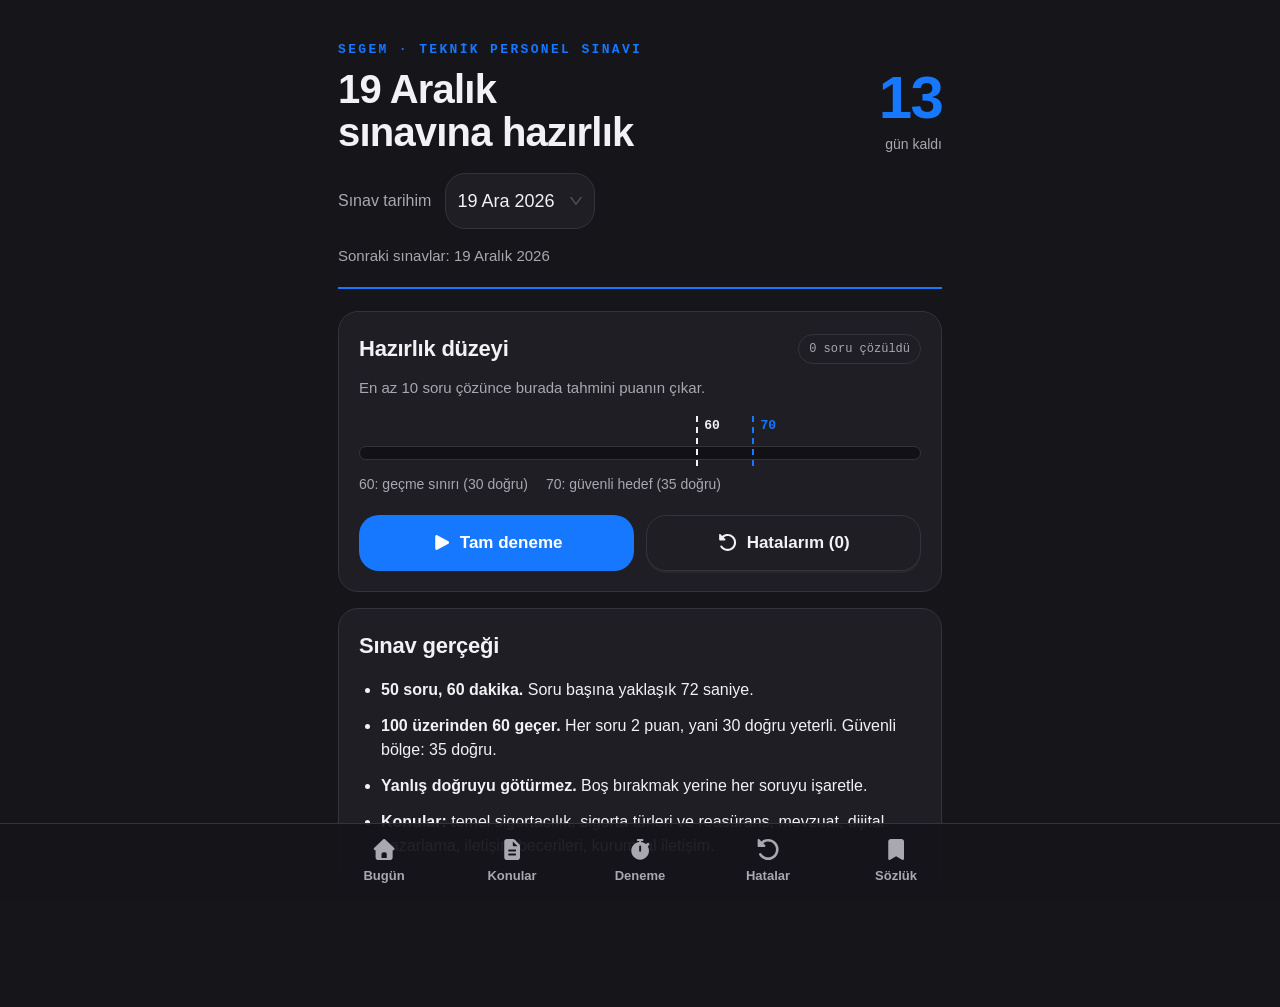
==== commit efe33ac4: "Add files via upload" ====
--- a/index.html
+++ b/index.html
@@ -1 +1 @@
-<!DOCTYPE html><html lang="tr"><head><meta charSet="utf-8"/><meta name="viewport" content="width=device-width, initial-scale=1, viewport-fit=cover"/><link rel="stylesheet" href="/segem/_next/static/chunks/2nacr1u0h_vsr.css" data-precedence="next"/><link rel="preload" as="script" fetchPriority="low" href="/segem/_next/static/chunks/3y705tc4v-41-.js"/><script src="/segem/_next/static/chunks/2rv5jvl35qh22.js" async=""></script><script src="/segem/_next/static/chunks/18bav3nt0n1jo.js" async=""></script><script src="/segem/_next/static/chunks/3r-okv0vpv6lc.js" async=""></script><script src="/segem/_next/static/chunks/42rh-1w6v_akz.js" async=""></script><script src="/segem/_next/static/chunks/turbopack-19th2x304rtn6.js" async=""></script><script src="/segem/_next/static/chunks/0nygn9vx9gx7y.js" async=""></script><script src="/segem/_next/static/chunks/12zvax2t9r422.js" async=""></script><script src="/segem/_next/static/chunks/0azxljit8bbhh.js" async=""></script><script src="/segem/_next/static/chunks/2l7_3wmeqf6wf.js" async=""></script><script src="/segem/_next/static/chunks/1axs-rs0mydji.js" async=""></script><script src="/segem/_next/static/chunks/2w0fk2vtfmd2r.js" async=""></script><script src="/segem/_next/static/chunks/3ao-50vzck9j_.js" async=""></script><script src="/segem/_next/static/chunks/2ulhz9alnw40c.js" async=""></script><meta name="theme-color" content="#16151a"/><title>SEGEM Hazırlık</title><meta name="description" content="SEGEM teknik personel sınavına hazırlık: konular, denemeler, hatalar ve sözlük."/><meta name="mobile-web-app-capable" content="yes"/><meta name="apple-mobile-web-app-title" content="SEGEM"/><meta name="apple-mobile-web-app-status-bar-style" content="black-translucent"/><link rel="icon" href="/segem/icon.svg?icon.3l1t0ivx_nnpw.svg" sizes="any" type="image/svg+xml"/><script src="/segem/_next/static/chunks/0cz1d0mv5g_q7.js" noModule=""></script><style id="antd-cssinjs" data-rc-order="prepend" data-rc-priority="-1000">:where(.css-nsjaak).ant-app{font-family:var(--ant-font-family);font-size:var(--ant-font-size);box-sizing:border-box;}:where(.css-nsjaak).ant-app::before,:where(.css-nsjaak).ant-app::after{box-sizing:border-box;}:where(.css-nsjaak).ant-app [class^="ant-app"],:where(.css-nsjaak).ant-app [class*=" ant-app"]{box-sizing:border-box;}:where(.css-nsjaak).ant-app [class^="ant-app"]::before,:where(.css-nsjaak).ant-app [class*=" ant-app"]::before,:where(.css-nsjaak).ant-app [class^="ant-app"]::after,:where(.css-nsjaak).ant-app [class*=" ant-app"]::after{box-sizing:border-box;}:where(.css-nsjaak).ant-app{color:var(--ant-color-text);font-size:var(--ant-font-size);line-height:var(--ant-line-height);font-family:var(--ant-font-family);}:where(.css-nsjaak).ant-app.ant-app-rtl{direction:rtl;}:where(.css-nsjaak).ant-select-css-var{font-family:var(--ant-font-family);font-size:var(--ant-font-size);box-sizing:border-box;}:where(.css-nsjaak).ant-select-css-var::before,:where(.css-nsjaak).ant-select-css-var::after{box-sizing:border-box;}:where(.css-nsjaak).ant-select-css-var [class^="ant-select"],:where(.css-nsjaak).ant-select-css-var [class*=" ant-select"]{box-sizing:border-box;}:where(.css-nsjaak).ant-select-css-var [class^="ant-select"]::before,:where(.css-nsjaak).ant-select-css-var [class*=" ant-select"]::before,:where(.css-nsjaak).ant-select-css-var [class^="ant-select"]::after,:where(.css-nsjaak).ant-select-css-var [class*=" ant-select"]::after{box-sizing:border-box;}:where(.css-nsjaak).ant-select.ant-select-in-form-item{width:100%;}:where(.css-nsjaak).ant-select{box-sizing:border-box;margin:0;padding:0;color:var(--ant-color-text);font-size:var(--ant-font-size);line-height:var(--ant-line-height);list-style:none;font-family:var(--ant-font-family);}:where(.css-nsjaak).ant-select .ant-select-selection-item{flex:1;font-weight:400;position:relative;user-select:none;overflow:hidden;white-space:nowrap;text-overflow:ellipsis;}:where(.css-nsjaak).ant-select .ant-select-selection-item >.ant-typography{display:inline;}:where(.css-nsjaak).ant-select .ant-select-prefix{flex:none;margin-inline-end:var(--ant-select-select-affix-padding);}:where(.css-nsjaak).ant-select .ant-select-clear{position:absolute;top:50%;inset-inline-start:auto;inset-inline-end:calc(var(--ant-padding-sm) - var(--ant-line-width));z-index:1;display:inline-block;width:var(--ant-font-size-icon);height:var(--ant-font-size-icon);margin-top:calc(var(--ant-font-size-icon) * -1 / 2);padding:0;background:transparent;color:var(--ant-color-text-quaternary);font-size:var(--ant-font-size-icon);font-family:inherit;font-style:normal;line-height:0;text-align:center;text-transform:none;appearance:none;border:0;cursor:pointer;opacity:0;transition:color var(--ant-motion-duration-mid) ease,opacity var(--ant-motion-duration-mid) ease;text-rendering:auto;transform:translateZ(0);}:where(.css-nsjaak).ant-select .ant-select-clear:before{display:block;}:where(.css-nsjaak).ant-select .ant-select-clear:hover{color:var(--ant-color-icon);}:where(.css-nsjaak).ant-select .ant-select-clear:focus-visible{color:var(--ant-color-icon);border-radius:var(--ant-border-radius-sm);outline:var(--ant-select-line-width-focus) solid var(--ant-color-primary-border);outline-offset:1px;transition:outline-offset 0s,outline 0s;}@media(hover:none){:where(.css-nsjaak).ant-select .ant-select-clear{opacity:1;}:where(.css-nsjaak).ant-select .ant-select-suffix:not(:last-child){opacity:0;pointer-events:none;}:where(.css-nsjaak).ant-select.ant-select-allow-clear:not(.ant-select-show-arrow):not(.ant-select-customize) .ant-select-content{margin-inline-end:var(--ant-select-show-arrow-padding-inline-end);}}:where(.css-nsjaak).ant-select:hover .ant-select-clear,:where(.css-nsjaak).ant-select:focus-within .ant-select-clear{opacity:1;}:where(.css-nsjaak).ant-select:hover .ant-select-suffix:not(:last-child),:where(.css-nsjaak).ant-select:focus-within .ant-select-suffix:not(:last-child){opacity:0;pointer-events:none;}:where(.css-nsjaak).ant-select:hover.ant-select-allow-clear:not(.ant-select-show-arrow):not(.ant-select-customize) .ant-select-content,:where(.css-nsjaak).ant-select:focus-within.ant-select-allow-clear:not(.ant-select-show-arrow):not(.ant-select-customize) .ant-select-content{margin-inline-end:var(--ant-select-show-arrow-padding-inline-end);}:where(.css-nsjaak).ant-select-status-error.ant-select-has-feedback .ant-select-clear,:where(.css-nsjaak).ant-select-status-warning.ant-select-has-feedback .ant-select-clear,:where(.css-nsjaak).ant-select-status-success.ant-select-has-feedback .ant-select-clear,:where(.css-nsjaak).ant-select-status-validating.ant-select-has-feedback .ant-select-clear{inset-inline-end:calc(calc(var(--ant-padding-sm) - var(--ant-line-width)) + var(--ant-font-size) + var(--ant-padding-xs));}:where(.css-nsjaak).ant-select-dropdown{box-sizing:border-box;margin:0;padding:var(--ant-padding-xxs);color:var(--ant-color-text);font-size:var(--ant-font-size);line-height:var(--ant-line-height);list-style:none;font-family:var(--ant-font-family);position:absolute;top:-9999px;z-index:var(--ant-select-z-index-popup);overflow:hidden;font-variant:initial;background-color:var(--ant-color-bg-elevated);border-radius:var(--ant-border-radius-lg);outline:none;box-shadow:var(--ant-box-shadow-secondary);}:where(.css-nsjaak).ant-select-dropdown.ant-slide-up-enter.ant-slide-up-enter-active.ant-select-dropdown-placement-bottomLeft,:where(.css-nsjaak).ant-select-dropdown.ant-slide-up-appear.ant-slide-up-appear-active.ant-select-dropdown-placement-bottomLeft{animation-name:css-nsjaak-antSlideUpIn;}:where(.css-nsjaak).ant-select-dropdown.ant-slide-up-enter.ant-slide-up-enter-active.ant-select-dropdown-placement-topLeft,:where(.css-nsjaak).ant-select-dropdown.ant-slide-up-appear.ant-slide-up-appear-active.ant-select-dropdown-placement-topLeft,:where(.css-nsjaak).ant-select-dropdown.ant-slide-up-enter.ant-slide-up-enter-active.ant-select-dropdown-placement-topRight,:where(.css-nsjaak).ant-select-dropdown.ant-slide-up-appear.ant-slide-up-appear-active.ant-select-dropdown-placement-topRight{animation-name:css-nsjaak-antSlideDownIn;}:where(.css-nsjaak).ant-select-dropdown.ant-slide-up-leave.ant-slide-up-leave-active.ant-select-dropdown-placement-bottomLeft{animation-name:css-nsjaak-antSlideUpOut;}:where(.css-nsjaak).ant-select-dropdown.ant-slide-up-leave.ant-slide-up-leave-active.ant-select-dropdown-placement-topLeft,:where(.css-nsjaak).ant-select-dropdown.ant-slide-up-leave.ant-slide-up-leave-active.ant-select-dropdown-placement-topRight{animation-name:css-nsjaak-antSlideDownOut;}:where(.css-nsjaak).ant-select-dropdown-hidden{display:none;}:where(.css-nsjaak).ant-select-dropdown .ant-select-dropdown-list-scrollbar{cursor:pointer;}:where(.css-nsjaak).ant-select-dropdown .ant-select-dropdown-list-scrollbar:hover{background-color:var(--ant-color-fill-quaternary);}:where(.css-nsjaak).ant-select-dropdown .ant-select-item{position:relative;display:block;min-height:var(--ant-select-option-height);padding:var(--ant-select-option-padding);color:var(--ant-color-text);font-weight:400;font-size:var(--ant-select-option-font-size);line-height:var(--ant-select-option-line-height);box-sizing:border-box;cursor:pointer;transition:background-color var(--ant-motion-duration-slow) ease;border-radius:var(--ant-border-radius-sm);}:where(.css-nsjaak).ant-select-dropdown .ant-select-item-group{color:var(--ant-color-text-description);font-size:var(--ant-font-size-sm);cursor:default;}:where(.css-nsjaak).ant-select-dropdown .ant-select-item-option{display:flex;}:where(.css-nsjaak).ant-select-dropdown .ant-select-item-option-content{flex:auto;overflow:hidden;white-space:nowrap;text-overflow:ellipsis;}:where(.css-nsjaak).ant-select-dropdown .ant-select-item-option-state{flex:none;display:flex;align-items:center;}:where(.css-nsjaak).ant-select-dropdown .ant-select-item-option-selected:not(.ant-select-item-option-disabled){color:var(--ant-select-option-selected-color);font-weight:var(--ant-select-option-selected-font-weight);background-color:var(--ant-select-option-selected-bg);}:where(.css-nsjaak).ant-select-dropdown .ant-select-item-option-selected:not(.ant-select-item-option-disabled) .ant-select-item-option-state{color:var(--ant-color-primary);}:where(.css-nsjaak).ant-select-dropdown .ant-select-item-option-active:not(.ant-select-item-option-disabled){background-color:var(--ant-select-option-active-bg);}:where(.css-nsjaak).ant-select-dropdown .ant-select-item-option-selected.ant-select-item-option-active:not(.ant-select-item-option-disabled){background-color:var(--ant-control-item-bg-active-hover);}:where(.css-nsjaak).ant-select-dropdown .ant-select-item-option-disabled{color:var(--ant-color-text-disabled);cursor:not-allowed;}:where(.css-nsjaak).ant-select-dropdown .ant-select-item-option-disabled.ant-select-item-option-selected{background-color:var(--ant-color-bg-container-disabled);}:where(.css-nsjaak).ant-select-dropdown .ant-select-item-option-grouped{padding-inline-start:calc(var(--ant-control-padding-horizontal) * 2);}:where(.css-nsjaak).ant-select-dropdown .ant-select-item-empty{position:relative;display:block;min-height:var(--ant-select-option-height);padding:var(--ant-select-option-padding);color:var(--ant-color-text-disabled);font-weight:400;font-size:var(--ant-select-option-font-size);line-height:var(--ant-select-option-line-height);box-sizing:border-box;}:where(.css-nsjaak).ant-select-dropdown .ant-select-item-option-selected:has(+ .ant-select-item-option-selected){border-end-start-radius:0;border-end-end-radius:0;}:where(.css-nsjaak).ant-select-dropdown .ant-select-item-option-selected:has(+ .ant-select-item-option-selected)+.ant-select-item-option-selected{border-start-start-radius:0;border-start-end-radius:0;}:where(.css-nsjaak).ant-select-dropdown-rtl{direction:rtl;}:where(.css-nsjaak).ant-slide-up-enter,:where(.css-nsjaak).ant-slide-up-appear{animation-duration:var(--ant-motion-duration-mid);animation-fill-mode:both;animation-play-state:paused;}:where(.css-nsjaak).ant-slide-up-leave{animation-duration:var(--ant-motion-duration-mid);animation-fill-mode:both;animation-play-state:paused;}:where(.css-nsjaak).ant-slide-up-enter.ant-slide-up-enter-active,:where(.css-nsjaak).ant-slide-up-appear.ant-slide-up-appear-active{animation-name:css-nsjaak-antSlideUpIn;animation-play-state:running;}:where(.css-nsjaak).ant-slide-up-leave.ant-slide-up-leave-active{animation-name:css-nsjaak-antSlideUpOut;animation-play-state:running;pointer-events:none;}:where(.css-nsjaak).ant-slide-up-enter,:where(.css-nsjaak).ant-slide-up-appear{transform:scale(0);transform-origin:0% 0%;opacity:0;animation-timing-function:var(--ant-motion-ease-out-quint);}:where(.css-nsjaak).ant-slide-up-enter-prepare,:where(.css-nsjaak).ant-slide-up-appear-prepare{transform:scale(1);}:where(.css-nsjaak).ant-slide-up-leave{animation-timing-function:var(--ant-motion-ease-in-quint);}:where(.css-nsjaak).ant-slide-down-enter,:where(.css-nsjaak).ant-slide-down-appear{animation-duration:var(--ant-motion-duration-mid);animation-fill-mode:both;animation-play-state:paused;}:where(.css-nsjaak).ant-slide-down-leave{animation-duration:var(--ant-motion-duration-mid);animation-fill-mode:both;animation-play-state:paused;}:where(.css-nsjaak).ant-slide-down-enter.ant-slide-down-enter-active,:where(.css-nsjaak).ant-slide-down-appear.ant-slide-down-appear-active{animation-name:css-nsjaak-antSlideDownIn;animation-play-state:running;}:where(.css-nsjaak).ant-slide-down-leave.ant-slide-down-leave-active{animation-name:css-nsjaak-antSlideDownOut;animation-play-state:running;pointer-events:none;}:where(.css-nsjaak).ant-slide-down-enter,:where(.css-nsjaak).ant-slide-down-appear{transform:scale(0);transform-origin:0% 0%;opacity:0;animation-timing-function:var(--ant-motion-ease-out-quint);}:where(.css-nsjaak).ant-slide-down-enter-prepare,:where(.css-nsjaak).ant-slide-down-appear-prepare{transform:scale(1);}:where(.css-nsjaak).ant-slide-down-leave{animation-timing-function:var(--ant-motion-ease-in-quint);}:where(.css-nsjaak).ant-move-up-enter,:where(.css-nsjaak).ant-move-up-appear{animation-duration:var(--ant-motion-duration-mid);animation-fill-mode:both;animation-play-state:paused;}:where(.css-nsjaak).ant-move-up-leave{animation-duration:var(--ant-motion-duration-mid);animation-fill-mode:both;animation-play-state:paused;}:where(.css-nsjaak).ant-move-up-enter.ant-move-up-enter-active,:where(.css-nsjaak).ant-move-up-appear.ant-move-up-appear-active{animation-name:css-nsjaak-antMoveUpIn;animation-play-state:running;}:where(.css-nsjaak).ant-move-up-leave.ant-move-up-leave-active{animation-name:css-nsjaak-antMoveUpOut;animation-play-state:running;pointer-events:none;}:where(.css-nsjaak).ant-move-up-enter,:where(.css-nsjaak).ant-move-up-appear{opacity:0;animation-timing-function:var(--ant-motion-ease-out-circ);}:where(.css-nsjaak).ant-move-up-leave{animation-timing-function:var(--ant-motion-ease-in-out-circ);}:where(.css-nsjaak).ant-move-down-enter,:where(.css-nsjaak).ant-move-down-appear{animation-duration:var(--ant-motion-duration-mid);animation-fill-mode:both;animation-play-state:paused;}:where(.css-nsjaak).ant-move-down-leave{animation-duration:var(--ant-motion-duration-mid);animation-fill-mode:both;animation-play-state:paused;}:where(.css-nsjaak).ant-move-down-enter.ant-move-down-enter-active,:where(.css-nsjaak).ant-move-down-appear.ant-move-down-appear-active{animation-name:css-nsjaak-antMoveDownIn;animation-play-state:running;}:where(.css-nsjaak).ant-move-down-leave.ant-move-down-leave-active{animation-name:css-nsjaak-antMoveDownOut;animation-play-state:running;pointer-events:none;}:where(.css-nsjaak).ant-move-down-enter,:where(.css-nsjaak).ant-move-down-appear{opacity:0;animation-timing-function:var(--ant-motion-ease-out-circ);}:where(.css-nsjaak).ant-move-down-leave{animation-timing-function:var(--ant-motion-ease-in-out-circ);}:where(.css-nsjaak).ant-select-rtl{direction:rtl;}:where(.css-nsjaak).ant-select-compact-item:not(.ant-select-compact-last-item){margin-inline-end:calc(var(--ant-line-width) * -1);}:where(.css-nsjaak).ant-select-compact-item:not(.ant-select-status-success){z-index:2;}:where(.css-nsjaak).ant-select-compact-item:active{z-index:3;}:where(.css-nsjaak).ant-select-compact-item:hover,:where(.css-nsjaak).ant-select-compact-item:hover.ant-select-focused{z-index:4;}:where(.css-nsjaak).ant-select-compact-item.ant-select-focused{z-index:3;}:where(.css-nsjaak).ant-select-compact-item[disabled]{z-index:0;}:where(.css-nsjaak).ant-select-compact-item:not(.ant-select-compact-first-item):not(.ant-select-compact-last-item){border-radius:0;}:where(.css-nsjaak).ant-select-compact-item:not(.ant-select-compact-last-item).ant-select-compact-first-item,:where(.css-nsjaak).ant-select-compact-item:not(.ant-select-compact-last-item).ant-select-compact-first-item.ant-select-sm,:where(.css-nsjaak).ant-select-compact-item:not(.ant-select-compact-last-item).ant-select-compact-first-item.ant-select-lg{border-start-end-radius:0;border-end-end-radius:0;}:where(.css-nsjaak).ant-select-compact-item:not(.ant-select-compact-first-item).ant-select-compact-last-item,:where(.css-nsjaak).ant-select-compact-item:not(.ant-select-compact-first-item).ant-select-compact-last-item.ant-select-sm,:where(.css-nsjaak).ant-select-compact-item:not(.ant-select-compact-first-item).ant-select-compact-last-item.ant-select-lg{border-start-start-radius:0;border-end-start-radius:0;}:where(.css-nsjaak).ant-select{--ant-select-border-radius:var(--ant-border-radius);--ant-select-border-color:#000;--ant-select-border-size:var(--ant-line-width);--ant-select-background-color:var(--ant-color-bg-container);--ant-select-font-size:var(--ant-font-size);--ant-select-line-height:var(--ant-line-height);--ant-select-font-height:var(--ant-font-height);--ant-select-color:var(--ant-color-text);--ant-select-affix-color:var(--ant-color-text);--ant-select-height:var(--ant-control-height);--ant-select-padding-horizontal:calc(var(--ant-padding-sm) - var(--ant-line-width));--ant-select-padding-vertical:calc((var(--ant-select-height) - var(--ant-select-font-height)) / 2 - var(--ant-select-border-size));box-sizing:border-box;margin:0;padding:0;color:var(--ant-select-color);font-size:var(--ant-select-font-size);line-height:var(--ant-select-line-height);list-style:none;font-family:var(--ant-font-family);display:inline-flex;flex-wrap:nowrap;position:relative;transition:all var(--ant-motion-duration-slow);align-items:flex-start;outline:0;cursor:pointer;border-radius:var(--ant-select-border-radius);border-width:var(--ant-select-border-size);border-style:var(--ant-line-type);border-color:var(--ant-select-border-color);background:var(--ant-select-background-color);padding-inline:var(--ant-select-padding-horizontal);padding-block:var(--ant-select-padding-vertical);}:where(.css-nsjaak).ant-select .ant-select-prefix{color:var(--ant-select-affix-color);flex:none;line-height:1;}:where(.css-nsjaak).ant-select .ant-select-placeholder{overflow:hidden;white-space:nowrap;text-overflow:ellipsis;color:var(--ant-color-text-placeholder);pointer-events:none;z-index:1;}:where(.css-nsjaak).ant-select .ant-select-content{flex:auto;min-width:0;position:relative;display:flex;margin-inline-end:max(calc(var(--ant-select-show-arrow-padding-inline-end) - var(--ant-font-size-icon)),0px);}:where(.css-nsjaak).ant-select .ant-select-content:before{content:"\a0";width:0;overflow:hidden;}:where(.css-nsjaak).ant-select .ant-select-content-value{visibility:inherit;}:where(.css-nsjaak).ant-select .ant-select-content input[readonly]{cursor:inherit;caret-color:transparent;}:where(.css-nsjaak).ant-select .ant-select-suffix{flex:none;color:var(--ant-color-text-quaternary);font-size:var(--ant-font-size-icon);line-height:1;transition:opacity var(--ant-motion-duration-mid) ease,color var(--ant-motion-duration-mid) ease;}:where(.css-nsjaak).ant-select .ant-select-suffix >:not(:last-child){margin-inline-end:var(--ant-margin-xs);}:where(.css-nsjaak).ant-select .ant-select-prefix,:where(.css-nsjaak).ant-select .ant-select-suffix{align-self:center;}:where(.css-nsjaak).ant-select .ant-select-prefix .anticon,:where(.css-nsjaak).ant-select .ant-select-suffix .anticon{vertical-align:top;}:where(.css-nsjaak).ant-select-disabled{background:var(--ant-color-bg-container-disabled);--ant-select-color:var(--ant-color-text-disabled);cursor:not-allowed;}:where(.css-nsjaak).ant-select-disabled input{cursor:not-allowed;}:where(.css-nsjaak).ant-select-sm{--ant-select-height:var(--ant-control-height-sm);--ant-select-padding-horizontal:calc(var(--ant-padding-xs) - var(--ant-line-width));--ant-select-border-radius:var(--ant-border-radius-sm);}:where(.css-nsjaak).ant-select-sm .ant-select-clear{inset-inline-end:var(--ant-select-padding-horizontal);}:where(.css-nsjaak).ant-select-lg{--ant-select-height:var(--ant-control-height-lg);--ant-select-font-size:var(--ant-font-size-lg);--ant-select-line-height:var(--ant-line-height-lg);--ant-select-font-height:var(--ant-font-height-lg);--ant-select-border-radius:var(--ant-border-radius-lg);}:where(.css-nsjaak).ant-select:not(.ant-select-customize) .ant-select-input{outline:none;background:transparent;appearance:none;border:0;margin:0;padding:0;color:var(--ant-select-color);font-family:inherit;font-size:inherit;}:where(.css-nsjaak).ant-select:not(.ant-select-customize) .ant-select-input::-webkit-search-cancel-button{display:none;appearance:none;}:where(.css-nsjaak).ant-select-single:not(.ant-select-customize) .ant-select-input{position:absolute;inset:0;line-height:inherit;}:where(.css-nsjaak).ant-select-single:not(.ant-select-customize) .ant-select-content{overflow:hidden;white-space:nowrap;text-overflow:ellipsis;align-self:center;}:where(.css-nsjaak).ant-select-single:not(.ant-select-customize) .ant-select-content-has-value{display:block;}:where(.css-nsjaak).ant-select-single:not(.ant-select-customize) .ant-select-content-has-value:before{display:none;}:where(.css-nsjaak).ant-select-single:not(.ant-select-customize) .ant-select-content-has-search-value{color:transparent;}:where(.css-nsjaak).ant-select-single:not(.ant-select-customize) .ant-select-content-has-search-value >*:not(.ant-select-input){opacity:0;}:where(.css-nsjaak).ant-select-single:not(.ant-select-customize) .ant-select-content-value{transition:all var(--ant-motion-duration-mid) var(--ant-motion-ease-in-out);z-index:1;opacity:1;}:where(.css-nsjaak).ant-select-single:not(.ant-select-customize).ant-select-open .ant-select-content-has-value{opacity:0.25;}:where(.css-nsjaak).ant-select-single:not(.ant-select-customize).ant-select-open .ant-select-content-has-search-value{opacity:1;transition:opacity var(--ant-motion-duration-mid) var(--ant-motion-ease-in-out);color:transparent;}:where(.css-nsjaak).ant-select-single:not(.ant-select-customize).ant-select-open .ant-select-content-has-search-value >*:not(.ant-select-input){opacity:0;}:where(.css-nsjaak).ant-select-show-search:not(.ant-select-customize-input):not(.ant-select-disabled){cursor:text;}:where(.css-nsjaak).ant-select-multiple{--ant-select-multi-item-background:var(--ant-select-multiple-item-bg);--ant-select-multi-item-border-color:transparent;--ant-select-multi-item-border-radius:var(--ant-border-radius-sm);--ant-select-multi-item-height:var(--ant-select-multiple-item-height);--ant-select-multi-padding-base:calc((var(--ant-select-height) - var(--ant-select-multi-item-height)) / 2);--ant-select-multi-padding-vertical:calc(var(--ant-select-multi-padding-base) - var(--ant-select-internal_fixed_item_margin) - var(--ant-line-width));--ant-select-multi-item-padding-horizontal:calc(calc(var(--ant-padding-sm) - var(--ant-line-width)) - var(--ant-select-multi-padding-vertical) - var(--ant-line-width) * 2);padding-block:var(--ant-select-multi-padding-vertical);padding-inline-start:calc(var(--ant-select-multi-padding-base) - var(--ant-line-width));}:where(.css-nsjaak).ant-select-multiple .ant-select-prefix{margin-inline-start:var(--ant-select-multi-item-padding-horizontal);}:where(.css-nsjaak).ant-select-multiple .ant-select-prefix+.ant-select-content .ant-select-placeholder{inset-inline-start:0;}:where(.css-nsjaak).ant-select-multiple .ant-select-prefix+.ant-select-content .ant-select-content-item.ant-select-content-item-suffix{margin-inline-start:0;}:where(.css-nsjaak).ant-select-multiple .ant-select-placeholder{position:absolute;line-height:var(--ant-select-line-height);inset-inline-start:var(--ant-select-multi-item-padding-horizontal);width:calc(100% - var(--ant-select-multi-item-padding-horizontal));top:50%;transform:translateY(-50%);}:where(.css-nsjaak).ant-select-multiple .ant-select-content{flex-wrap:wrap;align-items:center;line-height:1;}:where(.css-nsjaak).ant-select-multiple .ant-select-content-item-prefix{height:var(--ant-select-font-size);}:where(.css-nsjaak).ant-select-multiple .ant-select-content-item{line-height:1;max-width:calc(100% - 4px);}:where(.css-nsjaak).ant-select-multiple .ant-select-content .ant-select-content-item-prefix+.ant-select-content-item-suffix,:where(.css-nsjaak).ant-select-multiple .ant-select-content .ant-select-content-item-suffix:first-child{margin-inline-start:var(--ant-select-multi-item-padding-horizontal);}:where(.css-nsjaak).ant-select-multiple .ant-select-content .ant-select-selection-item{line-height:calc(var(--ant-select-multi-item-height) - var(--ant-line-width) * 2);border:var(--ant-line-width) var(--ant-line-type) var(--ant-select-multi-item-border-color);display:flex;margin-block:var(--ant-select-internal_fixed_item_margin);margin-inline-end:calc(var(--ant-select-internal_fixed_item_margin) * 2);background:var(--ant-select-multi-item-background);border-radius:var(--ant-select-multi-item-border-radius);padding-inline-start:var(--ant-padding-xs);padding-inline-end:var(--ant-padding-xxs);transition:height var(--ant-motion-duration-slow),line-height var(--ant-motion-duration-slow),padding var(--ant-motion-duration-slow);}:where(.css-nsjaak).ant-select-multiple .ant-select-content .ant-select-selection-item-content{overflow:hidden;white-space:nowrap;text-overflow:ellipsis;margin-inline-end:var(--ant-padding-xxs);}:where(.css-nsjaak).ant-select-multiple .ant-select-content .ant-select-selection-item-remove{display:inline-flex;align-items:center;color:var(--ant-color-icon);font-style:normal;line-height:inherit;text-align:center;text-transform:none;vertical-align:-0.125em;text-rendering:optimizeLegibility;-webkit-font-smoothing:antialiased;-moz-osx-font-smoothing:grayscale;font-weight:700;font-size:10px;cursor:pointer;}:where(.css-nsjaak).ant-select-multiple .ant-select-content .ant-select-selection-item-remove >*{line-height:1;}:where(.css-nsjaak).ant-select-multiple .ant-select-content .ant-select-selection-item-remove svg{display:inline-block;vertical-align:inherit;}:where(.css-nsjaak).ant-select-multiple .ant-select-content .ant-select-selection-item-remove >.anticon{vertical-align:-0.2em;}:where(.css-nsjaak).ant-select-multiple .ant-select-content .ant-select-selection-item-remove:hover{color:var(--ant-color-icon-hover);}:where(.css-nsjaak).ant-select-multiple .ant-select-content .ant-select-input{line-height:calc(var(--ant-select-internal_fixed_item_margin) * 2 + var(--ant-select-multi-item-height));width:calc(var(--select-input-width, 0) * 1px);min-width:4px;max-width:100%;transition:line-height var(--ant-motion-duration-slow);}:where(.css-nsjaak).ant-select-multiple.ant-select-sm{--ant-select-multi-item-height:var(--ant-select-multiple-item-height-sm);--ant-select-multi-item-border-radius:var(--ant-border-radius-xs);}:where(.css-nsjaak).ant-select-multiple.ant-select-lg{--ant-select-multi-item-height:var(--ant-select-multiple-item-height-lg);--ant-select-multi-item-border-radius:var(--ant-border-radius);}:where(.css-nsjaak).ant-select-multiple.ant-select-filled{--ant-select-multi-item-border-color:var(--ant-color-split);--ant-select-multi-item-background:var(--ant-color-bg-container);}:where(.css-nsjaak).ant-select-multiple.ant-select-filled.ant-select-disabled{--ant-select-multi-item-border-color:transparent;}:where(.css-nsjaak).ant-select.ant-select-outlined{--ant-select-border-color:var(--ant-color-border);--ant-select-background-color:var(--ant-select-selector-bg);}:where(.css-nsjaak).ant-select.ant-select-outlined:not(.ant-select-disabled):hover{--ant-select-border-color:var(--ant-select-hover-border-color);--ant-select-background-color:var(--ant-select-selector-bg);}:where(.css-nsjaak).ant-select.ant-select-outlined:not(.ant-select-disabled).ant-select-focused{--ant-select-border-color:var(--ant-select-active-border-color);--ant-select-background-color:var(--ant-select-selector-bg);box-shadow:0 0 0 var(--ant-control-outline-width) var(--ant-select-active-outline-color);}:where(.css-nsjaak).ant-select.ant-select-outlined.ant-select-disabled{--ant-select-border-color:var(--ant-color-border-disabled);}:where(.css-nsjaak).ant-select.ant-select-outlined.ant-select-status-error{--ant-select-border-color:var(--ant-color-error);--ant-select-background-color:var(--ant-select-selector-bg);--ant-select-affix-color:var(--ant-color-error-affix);}:where(.css-nsjaak).ant-select.ant-select-outlined.ant-select-status-error:not(.ant-select-disabled):hover{--ant-select-border-color:var(--ant-color-error-border-hover);--ant-select-background-color:var(--ant-select-selector-bg);}:where(.css-nsjaak).ant-select.ant-select-outlined.ant-select-status-error:not(.ant-select-disabled).ant-select-focused{--ant-select-border-color:var(--ant-color-error);--ant-select-background-color:var(--ant-select-selector-bg);box-shadow:0 0 0 var(--ant-control-outline-width) var(--ant-color-error-outline);}:where(.css-nsjaak).ant-select.ant-select-outlined.ant-select-status-error.ant-select-disabled{--ant-select-border-color:var(--ant-color-border-disabled);}:where(.css-nsjaak).ant-select.ant-select-outlined.ant-select-status-warning{--ant-select-border-color:var(--ant-color-warning);--ant-select-background-color:var(--ant-select-selector-bg);--ant-select-affix-color:var(--ant-color-warning-affix);}:where(.css-nsjaak).ant-select.ant-select-outlined.ant-select-status-warning:not(.ant-select-disabled):hover{--ant-select-border-color:var(--ant-color-warning-hover);--ant-select-background-color:var(--ant-select-selector-bg);}:where(.css-nsjaak).ant-select.ant-select-outlined.ant-select-status-warning:not(.ant-select-disabled).ant-select-focused{--ant-select-border-color:var(--ant-color-warning);--ant-select-background-color:var(--ant-select-selector-bg);box-shadow:0 0 0 var(--ant-control-outline-width) var(--ant-color-warning-outline);}:where(.css-nsjaak).ant-select.ant-select-outlined.ant-select-status-warning.ant-select-disabled{--ant-select-border-color:var(--ant-color-border-disabled);}:where(.css-nsjaak).ant-select.ant-select-filled{--ant-select-border-color:transparent;--ant-select-background-color:var(--ant-color-fill-tertiary);}:where(.css-nsjaak).ant-select.ant-select-filled:not(.ant-select-disabled):hover{--ant-select-border-color:transparent;--ant-select-background-color:var(--ant-color-fill-secondary);}:where(.css-nsjaak).ant-select.ant-select-filled:not(.ant-select-disabled).ant-select-focused{--ant-select-border-color:var(--ant-select-active-border-color);--ant-select-background-color:var(--ant-color-bg-container);box-shadow:0 0 0 var(--ant-control-outline-width) transparent;}:where(.css-nsjaak).ant-select.ant-select-filled.ant-select-disabled{--ant-select-border-color:var(--ant-color-border-disabled);--ant-select-background-color:var(--ant-color-fill-tertiary);}:where(.css-nsjaak).ant-select.ant-select-filled.ant-select-status-error{--ant-select-border-color:transparent;--ant-select-background-color:var(--ant-color-error-bg);}:where(.css-nsjaak).ant-select.ant-select-filled.ant-select-status-error:not(.ant-select-disabled):hover{--ant-select-border-color:transparent;--ant-select-background-color:var(--ant-color-error-bg-hover);}:where(.css-nsjaak).ant-select.ant-select-filled.ant-select-status-error:not(.ant-select-disabled).ant-select-focused{--ant-select-border-color:var(--ant-color-error);--ant-select-background-color:var(--ant-color-bg-container);box-shadow:0 0 0 var(--ant-control-outline-width) transparent;}:where(.css-nsjaak).ant-select.ant-select-filled.ant-select-status-error.ant-select-disabled{--ant-select-border-color:var(--ant-color-border-disabled);--ant-select-background-color:var(--ant-color-error-bg);}:where(.css-nsjaak).ant-select.ant-select-filled.ant-select-status-warning{--ant-select-border-color:transparent;--ant-select-background-color:var(--ant-color-warning-bg);}:where(.css-nsjaak).ant-select.ant-select-filled.ant-select-status-warning:not(.ant-select-disabled):hover{--ant-select-border-color:transparent;--ant-select-background-color:var(--ant-color-warning-bg-hover);}:where(.css-nsjaak).ant-select.ant-select-filled.ant-select-status-warning:not(.ant-select-disabled).ant-select-focused{--ant-select-border-color:var(--ant-color-warning);--ant-select-background-color:var(--ant-color-bg-container);box-shadow:0 0 0 var(--ant-control-outline-width) transparent;}:where(.css-nsjaak).ant-select.ant-select-filled.ant-select-status-warning.ant-select-disabled{--ant-select-border-color:var(--ant-color-border-disabled);--ant-select-background-color:var(--ant-color-warning-bg);}:where(.css-nsjaak).ant-select.ant-select-borderless{--ant-select-border-color:transparent;--ant-select-background-color:transparent;}:where(.css-nsjaak).ant-select.ant-select-borderless:not(.ant-select-disabled):hover{--ant-select-border-color:transparent;--ant-select-background-color:transparent;}:where(.css-nsjaak).ant-select.ant-select-borderless:not(.ant-select-disabled).ant-select-focused{--ant-select-border-color:transparent;--ant-select-background-color:transparent;box-shadow:0 0 0 var(--ant-control-outline-width) transparent;}:where(.css-nsjaak).ant-select.ant-select-borderless.ant-select-disabled{--ant-select-border-color:transparent;--ant-select-background-color:transparent;}:where(.css-nsjaak).ant-select.ant-select-borderless.ant-select-status-error{--ant-select-border-color:transparent;--ant-select-background-color:transparent;}:where(.css-nsjaak).ant-select.ant-select-borderless.ant-select-status-error:not(.ant-select-disabled):hover{--ant-select-border-color:transparent;--ant-select-background-color:transparent;}:where(.css-nsjaak).ant-select.ant-select-borderless.ant-select-status-error:not(.ant-select-disabled).ant-select-focused{--ant-select-border-color:transparent;--ant-select-background-color:transparent;box-shadow:0 0 0 var(--ant-control-outline-width) transparent;}:where(.css-nsjaak).ant-select.ant-select-borderless.ant-select-status-error.ant-select-disabled{--ant-select-border-color:transparent;--ant-select-background-color:transparent;}:where(.css-nsjaak).ant-select.ant-select-borderless.ant-select-status-warning{--ant-select-border-color:transparent;--ant-select-background-color:transparent;}:where(.css-nsjaak).ant-select.ant-select-borderless.ant-select-status-warning:not(.ant-select-disabled):hover{--ant-select-border-color:transparent;--ant-select-background-color:transparent;}:where(.css-nsjaak).ant-select.ant-select-borderless.ant-select-status-warning:not(.ant-select-disabled).ant-select-focused{--ant-select-border-color:transparent;--ant-select-background-color:transparent;box-shadow:0 0 0 var(--ant-control-outline-width) transparent;}:where(.css-nsjaak).ant-select.ant-select-borderless.ant-select-status-warning.ant-select-disabled{--ant-select-border-color:transparent;--ant-select-background-color:transparent;}:where(.css-nsjaak).ant-select.ant-select-borderless:not(.ant-select-disabled):has(input:focus-visible),:where(.css-nsjaak).ant-select.ant-select-borderless:not(.ant-select-disabled):has(textarea:focus-visible){outline:var(--ant-select-line-width-focus) var(--ant-line-type) var(--ant-select-active-border-color);outline-offset:calc(var(--ant-line-width) * -1);transition:outline-offset 0s,outline 0s;}:where(.css-nsjaak).ant-select.ant-select-borderless.ant-select-status-error:not(.ant-select-disabled):has(input:focus-visible),:where(.css-nsjaak).ant-select.ant-select-borderless.ant-select-status-error:not(.ant-select-disabled):has(textarea:focus-visible){outline:var(--ant-select-line-width-focus) var(--ant-line-type) var(--ant-color-error);outline-offset:calc(var(--ant-line-width) * -1);transition:outline-offset 0s,outline 0s;}:where(.css-nsjaak).ant-select.ant-select-borderless.ant-select-status-warning:not(.ant-select-disabled):has(input:focus-visible),:where(.css-nsjaak).ant-select.ant-select-borderless.ant-select-status-warning:not(.ant-select-disabled):has(textarea:focus-visible){outline:var(--ant-select-line-width-focus) var(--ant-line-type) var(--ant-color-warning);outline-offset:calc(var(--ant-line-width) * -1);transition:outline-offset 0s,outline 0s;}:where(.css-nsjaak).ant-select.ant-select-underlined{--ant-select-border-color:var(--ant-color-border);--ant-select-background-color:var(--ant-select-selector-bg);border-radius:0;border-top-color:transparent;border-inline-color:transparent;}:where(.css-nsjaak).ant-select.ant-select-underlined:not(.ant-select-disabled):hover{--ant-select-border-color:var(--ant-select-hover-border-color);--ant-select-background-color:var(--ant-select-selector-bg);}:where(.css-nsjaak).ant-select.ant-select-underlined:not(.ant-select-disabled).ant-select-focused{--ant-select-border-color:var(--ant-select-active-border-color);--ant-select-background-color:var(--ant-select-selector-bg);box-shadow:0 0 0 var(--ant-control-outline-width) transparent;}:where(.css-nsjaak).ant-select.ant-select-underlined.ant-select-disabled{--ant-select-border-color:var(--ant-color-border);}:where(.css-nsjaak).ant-select.ant-select-underlined.ant-select-status-error{--ant-select-border-color:var(--ant-color-error);--ant-select-background-color:var(--ant-select-selector-bg);}:where(.css-nsjaak).ant-select.ant-select-underlined.ant-select-status-error:not(.ant-select-disabled):hover{--ant-select-border-color:var(--ant-color-error-border-hover);--ant-select-background-color:var(--ant-select-selector-bg);}:where(.css-nsjaak).ant-select.ant-select-underlined.ant-select-status-error:not(.ant-select-disabled).ant-select-focused{--ant-select-border-color:var(--ant-color-error);--ant-select-background-color:var(--ant-select-selector-bg);box-shadow:0 0 0 var(--ant-control-outline-width) transparent;}:where(.css-nsjaak).ant-select.ant-select-underlined.ant-select-status-error.ant-select-disabled{--ant-select-border-color:var(--ant-color-error);}:where(.css-nsjaak).ant-select.ant-select-underlined.ant-select-status-warning{--ant-select-border-color:var(--ant-color-warning);--ant-select-background-color:var(--ant-select-selector-bg);}:where(.css-nsjaak).ant-select.ant-select-underlined.ant-select-status-warning:not(.ant-select-disabled):hover{--ant-select-border-color:var(--ant-color-warning-hover);--ant-select-background-color:var(--ant-select-selector-bg);}:where(.css-nsjaak).ant-select.ant-select-underlined.ant-select-status-warning:not(.ant-select-disabled).ant-select-focused{--ant-select-border-color:var(--ant-color-warning);--ant-select-background-color:var(--ant-select-selector-bg);box-shadow:0 0 0 var(--ant-control-outline-width) transparent;}:where(.css-nsjaak).ant-select.ant-select-underlined.ant-select-status-warning.ant-select-disabled{--ant-select-border-color:var(--ant-color-warning);}:where(.css-nsjaak).ant-select.ant-select-customize{border:0;padding:0;font-size:inherit;line-height:inherit;}:where(.css-nsjaak).ant-select.ant-select-customize .ant-select-placeholder{display:none;}:where(.css-nsjaak).ant-select.ant-select-customize .ant-select-content{margin:0;padding:0;}:where(.css-nsjaak).ant-select.ant-select-customize .ant-select-content-value{display:none;}:where(.css-nsjaak).ant-select.ant-select-customize.ant-select-filled .ant-select-content .ant-input-filled{background:transparent;}:where(.css-nsjaak).ant-select.ant-select-customize.ant-select-disabled .ant-select-content >input[disabled],:where(.css-nsjaak).ant-select.ant-select-customize.ant-select-disabled .ant-select-content >textarea[disabled],:where(.css-nsjaak).ant-select.ant-select-customize.ant-select-disabled .ant-select-content >.ant-select-input,:where(.css-nsjaak).ant-select.ant-select-customize.ant-select-disabled .ant-select-content >.ant-input-affix-wrapper-disabled,:where(.css-nsjaak).ant-select.ant-select-customize.ant-select-disabled .ant-select-content >.ant-input-search{background:transparent;}:where(.css-nsjaak).ant-select.ant-select-customize.ant-select-disabled .ant-select-content input[disabled],:where(.css-nsjaak).ant-select.ant-select-customize.ant-select-disabled .ant-select-content textarea[disabled]{background:transparent;}@keyframes css-nsjaak-antSlideUpIn{0%{transform:scaleY(0.8);transform-origin:0% 0%;opacity:0;}100%{transform:scaleY(1);transform-origin:0% 0%;opacity:1;}}@keyframes css-nsjaak-antSlideDownIn{0%{transform:scaleY(0.8);transform-origin:100% 100%;opacity:0;}100%{transform:scaleY(1);transform-origin:100% 100%;opacity:1;}}@keyframes css-nsjaak-antSlideUpOut{0%{transform:scaleY(1);transform-origin:0% 0%;opacity:1;}100%{transform:scaleY(0.8);transform-origin:0% 0%;opacity:0;}}@keyframes css-nsjaak-antSlideDownOut{0%{transform:scaleY(1);transform-origin:100% 100%;opacity:1;}100%{transform:scaleY(0.8);transform-origin:100% 100%;opacity:0;}}@keyframes css-nsjaak-antMoveUpIn{0%{transform:translate3d(0, -100%, 0);transform-origin:0 0;opacity:0;}100%{transform:translate3d(0, 0, 0);transform-origin:0 0;opacity:1;}}@keyframes css-nsjaak-antMoveUpOut{0%{transform:translate3d(0, 0, 0);transform-origin:0 0;opacity:1;}100%{transform:translate3d(0, -100%, 0);transform-origin:0 0;opacity:0;}}@keyframes css-nsjaak-antMoveDownIn{0%{transform:translate3d(0, 100%, 0);transform-origin:0 0;opacity:0;}100%{transform:translate3d(0, 0, 0);transform-origin:0 0;opacity:1;}}@keyframes css-nsjaak-antMoveDownOut{0%{transform:translate3d(0, 0, 0);transform-origin:0 0;opacity:1;}100%{transform:translate3d(0, 100%, 0);transform-origin:0 0;opacity:0;}}.css-var-_R_1b_.ant-select-css-var{--ant-select-line-width-focus:1px;--ant-select-internal_fixed_item_margin:2px;--ant-select-z-index-popup:1050;--ant-select-option-selected-color:#f2f1f4;--ant-select-option-selected-font-weight:600;--ant-select-option-selected-bg:#15325b;--ant-select-option-active-bg:rgba(255,255,255,0.08);--ant-select-option-padding:10px 12px;--ant-select-option-font-size:16px;--ant-select-option-line-height:1.5;--ant-select-option-height:44px;--ant-select-selector-bg:#1f1e24;--ant-select-clear-bg:#1f1e24;--ant-select-single-item-height-lg:56px;--ant-select-multiple-item-bg:rgba(255,255,255,0.12);--ant-select-multiple-item-border-color:transparent;--ant-select-multiple-item-height:36px;--ant-select-multiple-item-height-sm:25px;--ant-select-multiple-item-height-lg:48px;--ant-select-multiple-selector-bg-disabled:rgba(255,255,255,0.08);--ant-select-multiple-item-color-disabled:rgba(255,255,255,0.25);--ant-select-multiple-item-border-color-disabled:transparent;--ant-select-show-arrow-padding-inline-end:20px;--ant-select-hover-border-color:#3c89e8;--ant-select-active-border-color:#1668dc;--ant-select-active-outline-color:rgba(0,92,208,0.32);--ant-select-select-affix-padding:4px;}:where(.css-nsjaak).ant-btn{font-family:var(--ant-font-family);font-size:var(--ant-font-size);box-sizing:border-box;}:where(.css-nsjaak).ant-btn::before,:where(.css-nsjaak).ant-btn::after{box-sizing:border-box;}:where(.css-nsjaak).ant-btn [class^="ant-btn"],:where(.css-nsjaak).ant-btn [class*=" ant-btn"]{box-sizing:border-box;}:where(.css-nsjaak).ant-btn [class^="ant-btn"]::before,:where(.css-nsjaak).ant-btn [class*=" ant-btn"]::before,:where(.css-nsjaak).ant-btn [class^="ant-btn"]::after,:where(.css-nsjaak).ant-btn [class*=" ant-btn"]::after{box-sizing:border-box;}:where(.css-nsjaak).ant-btn{outline:none;position:relative;display:inline-flex;gap:var(--ant-button-icon-gap);align-items:center;justify-content:center;font-weight:var(--ant-button-font-weight);white-space:nowrap;text-align:center;background-image:none;cursor:pointer;transition:color var(--ant-motion-duration-mid) var(--ant-motion-ease-in-out),background-color var(--ant-motion-duration-mid) var(--ant-motion-ease-in-out),border-color var(--ant-motion-duration-mid) var(--ant-motion-ease-in-out),box-shadow var(--ant-motion-duration-mid) var(--ant-motion-ease-in-out),opacity var(--ant-motion-duration-mid) var(--ant-motion-ease-in-out);user-select:none;touch-action:manipulation;}@media (prefers-reduced-motion: reduce){:where(.css-nsjaak).ant-btn,:where(.css-nsjaak).ant-btn::before,:where(.css-nsjaak).ant-btn::after{transition:none;animation:none;}}:where(.css-nsjaak).ant-btn:disabled>*{pointer-events:none;}:where(.css-nsjaak).ant-btn .ant-btn-icon>svg{display:inline-flex;align-items:center;color:inherit;font-style:normal;line-height:0;text-align:center;text-transform:none;vertical-align:-0.125em;text-rendering:optimizeLegibility;-webkit-font-smoothing:antialiased;-moz-osx-font-smoothing:grayscale;}:where(.css-nsjaak).ant-btn .ant-btn-icon>svg >*{line-height:1;}:where(.css-nsjaak).ant-btn .ant-btn-icon>svg svg{display:inline-block;vertical-align:inherit;}:where(.css-nsjaak).ant-btn .ant-btn-icon{display:inline-flex;align-items:center;}:where(.css-nsjaak).ant-btn .ant-btn-icon .anticon{vertical-align:middle;}:where(.css-nsjaak).ant-btn .ant-btn-icon .anticon:before{content:"\a0";display:inline-block;width:0;}:where(.css-nsjaak).ant-btn >a{color:currentColor;}:where(.css-nsjaak).ant-btn:not(:disabled):focus-visible{outline:var(--ant-line-width-focus) solid var(--ant-color-primary-border);outline-offset:1px;transition:outline-offset 0s,outline 0s;}:where(.css-nsjaak).ant-btn.ant-btn-two-chinese-chars::first-letter{letter-spacing:0.34em;}:where(.css-nsjaak).ant-btn.ant-btn-two-chinese-chars>*:not(.anticon){margin-inline-end:-0.34em;letter-spacing:0.34em;}:where(.css-nsjaak).ant-btn.ant-btn-icon-only{padding-inline:0;}:where(.css-nsjaak).ant-btn.ant-btn-icon-only.ant-btn-compact-item{flex:none;}:where(.css-nsjaak).ant-btn.ant-btn-loading{opacity:var(--ant-opacity-loading);cursor:default;}:where(.css-nsjaak).ant-btn .ant-btn-loading-icon{transition:width var(--ant-motion-duration-slow) var(--ant-motion-ease-in-out),opacity var(--ant-motion-duration-slow) var(--ant-motion-ease-in-out),margin var(--ant-motion-duration-slow) var(--ant-motion-ease-in-out);}:where(.css-nsjaak).ant-btn:not(.ant-btn-icon-end) .ant-btn-loading-icon-motion-appear-start,:where(.css-nsjaak).ant-btn:not(.ant-btn-icon-end) .ant-btn-loading-icon-motion-enter-start,:where(.css-nsjaak).ant-btn:not(.ant-btn-icon-end) .ant-btn-loading-icon-motion-appear-prepare,:where(.css-nsjaak).ant-btn:not(.ant-btn-icon-end) .ant-btn-loading-icon-motion-enter-prepare{margin-inline-end:calc(var(--ant-button-icon-gap) * -1);opacity:0;}:where(.css-nsjaak).ant-btn:not(.ant-btn-icon-end) .ant-btn-loading-icon-motion-appear-active,:where(.css-nsjaak).ant-btn:not(.ant-btn-icon-end) .ant-btn-loading-icon-motion-enter-active{margin-inline-end:0;}:where(.css-nsjaak).ant-btn:not(.ant-btn-icon-end) .ant-btn-loading-icon-motion-leave-start{margin-inline-end:0;}:where(.css-nsjaak).ant-btn:not(.ant-btn-icon-end) .ant-btn-loading-icon-motion-leave-active{margin-inline-end:calc(var(--ant-button-icon-gap) * -1);}:where(.css-nsjaak).ant-btn-icon-end{flex-direction:row-reverse;}:where(.css-nsjaak).ant-btn-icon-end .ant-btn-loading-icon-motion-appear-start,:where(.css-nsjaak).ant-btn-icon-end .ant-btn-loading-icon-motion-enter-start,:where(.css-nsjaak).ant-btn-icon-end .ant-btn-loading-icon-motion-appear-prepare,:where(.css-nsjaak).ant-btn-icon-end .ant-btn-loading-icon-motion-enter-prepare{margin-inline-start:calc(var(--ant-button-icon-gap) * -1);opacity:0;}:where(.css-nsjaak).ant-btn-icon-end .ant-btn-loading-icon-motion-appear-active,:where(.css-nsjaak).ant-btn-icon-end .ant-btn-loading-icon-motion-enter-active{margin-inline-start:0;}:where(.css-nsjaak).ant-btn-icon-end .ant-btn-loading-icon-motion-leave-start{margin-inline-start:0;}:where(.css-nsjaak).ant-btn-icon-end .ant-btn-loading-icon-motion-leave-active{margin-inline-start:calc(var(--ant-button-icon-gap) * -1);}:where(.css-nsjaak).ant-btn{font-size:var(--ant-button-content-font-size);height:var(--ant-control-height);padding:0px var(--ant-button-padding-inline);border-radius:var(--ant-border-radius);}:where(.css-nsjaak).ant-btn.ant-btn-icon-only{width:var(--ant-control-height);}:where(.css-nsjaak).ant-btn.ant-btn-icon-only .anticon{font-size:var(--ant-button-only-icon-size);}:where(.css-nsjaak).ant-btn.ant-btn-circle.ant-btn{min-width:var(--ant-control-height);padding-inline:0;border-radius:50%;}:where(.css-nsjaak).ant-btn.ant-btn-round.ant-btn{border-radius:var(--ant-control-height);}:where(.css-nsjaak).ant-btn.ant-btn-round.ant-btn:not(.ant-btn-icon-only){padding-inline:var(--ant-button-padding-inline);}:where(.css-nsjaak).ant-btn-sm{font-size:var(--ant-button-content-font-size-sm);height:var(--ant-control-height-sm);padding:0px var(--ant-button-padding-inline-sm);border-radius:var(--ant-border-radius-sm);}:where(.css-nsjaak).ant-btn-sm.ant-btn-icon-only{width:var(--ant-control-height-sm);}:where(.css-nsjaak).ant-btn-sm.ant-btn-icon-only .anticon{font-size:var(--ant-button-only-icon-size-sm);}:where(.css-nsjaak).ant-btn.ant-btn-circle.ant-btn-sm{min-width:var(--ant-control-height-sm);padding-inline:0;border-radius:50%;}:where(.css-nsjaak).ant-btn.ant-btn-round.ant-btn-sm{border-radius:var(--ant-control-height-sm);}:where(.css-nsjaak).ant-btn.ant-btn-round.ant-btn-sm:not(.ant-btn-icon-only){padding-inline:var(--ant-button-padding-inline-sm);}:where(.css-nsjaak).ant-btn-lg{font-size:var(--ant-button-content-font-size-lg);height:var(--ant-control-height-lg);padding:0px var(--ant-button-padding-inline-lg);border-radius:var(--ant-border-radius-lg);}:where(.css-nsjaak).ant-btn-lg.ant-btn-icon-only{width:var(--ant-control-height-lg);}:where(.css-nsjaak).ant-btn-lg.ant-btn-icon-only .anticon{font-size:var(--ant-button-only-icon-size-lg);}:where(.css-nsjaak).ant-btn.ant-btn-circle.ant-btn-lg{min-width:var(--ant-control-height-lg);padding-inline:0;border-radius:50%;}:where(.css-nsjaak).ant-btn.ant-btn-round.ant-btn-lg{border-radius:var(--ant-control-height-lg);}:where(.css-nsjaak).ant-btn.ant-btn-round.ant-btn-lg:not(.ant-btn-icon-only){padding-inline:var(--ant-button-padding-inline-lg);}:where(.css-nsjaak).ant-btn.ant-btn-block{width:100%;}:where(.css-nsjaak).ant-btn{--ant-btn-border-width:var(--ant-line-width);--ant-btn-border-color:#000;--ant-btn-border-color-hover:var(--ant-btn-border-color);--ant-btn-border-color-active:var(--ant-btn-border-color);--ant-btn-border-color-disabled:var(--ant-btn-border-color);--ant-btn-border-style:var(--ant-line-type);--ant-btn-text-color:#000;--ant-btn-text-color-hover:var(--ant-btn-text-color);--ant-btn-text-color-active:var(--ant-btn-text-color);--ant-btn-text-color-disabled:var(--ant-btn-text-color);--ant-btn-bg-color:#ddd;--ant-btn-bg-color-hover:var(--ant-btn-bg-color);--ant-btn-bg-color-active:var(--ant-btn-bg-color);--ant-btn-bg-color-disabled:var(--ant-color-bg-container-disabled);--ant-btn-bg-color-container:var(--ant-color-bg-container);--ant-btn-shadow:none;border:var(--ant-btn-border-width) var(--ant-btn-border-style) var(--ant-btn-border-color);color:var(--ant-btn-text-color);background-color:var(--ant-btn-bg-color);}:where(.css-nsjaak).ant-btn:not(:disabled):not(.ant-btn-disabled):hover{border:var(--ant-btn-border-width) var(--ant-btn-border-style) var(--ant-btn-border-color-hover);color:var(--ant-btn-text-color-hover);background-color:var(--ant-btn-bg-color-hover);}:where(.css-nsjaak).ant-btn:not(:disabled):not(.ant-btn-disabled):active{border:var(--ant-btn-border-width) var(--ant-btn-border-style) var(--ant-btn-border-color-active);color:var(--ant-btn-text-color-active);background-color:var(--ant-btn-bg-color-active);}:where(.css-nsjaak).ant-btn.ant-btn-variant-solid{--ant-btn-solid-bg-color:var(--ant-btn-color-base);--ant-btn-solid-bg-color-hover:var(--ant-btn-color-hover);--ant-btn-solid-bg-color-active:var(--ant-btn-color-active);--ant-btn-border-color:transparent;--ant-btn-text-color:var(--ant-color-text-light-solid);--ant-btn-bg-color:var(--ant-btn-solid-bg-color);--ant-btn-bg-color-hover:var(--ant-btn-solid-bg-color-hover);--ant-btn-bg-color-active:var(--ant-btn-solid-bg-color-active);box-shadow:var(--ant-btn-shadow);}:where(.css-nsjaak).ant-btn.ant-btn-variant-outlined,:where(.css-nsjaak).ant-btn.ant-btn-variant-dashed{--ant-btn-border-color:var(--ant-btn-color-base);--ant-btn-border-color-hover:var(--ant-btn-color-hover);--ant-btn-border-color-active:var(--ant-btn-color-active);--ant-btn-bg-color:var(--ant-btn-bg-color-container);--ant-btn-text-color:var(--ant-btn-color-base);--ant-btn-text-color-hover:var(--ant-btn-color-hover);--ant-btn-text-color-active:var(--ant-btn-color-active);box-shadow:var(--ant-btn-shadow);}:where(.css-nsjaak).ant-btn.ant-btn-variant-dashed{--ant-btn-border-style:dashed;--ant-btn-bg-color-disabled:var(--ant-button-dashed-bg-disabled);}:where(.css-nsjaak).ant-btn.ant-btn-variant-filled{--ant-btn-border-color:transparent;--ant-btn-text-color:var(--ant-btn-color-base);--ant-btn-bg-color:var(--ant-btn-color-light);--ant-btn-bg-color-hover:var(--ant-btn-color-light-hover);--ant-btn-bg-color-active:var(--ant-btn-color-light-active);}:where(.css-nsjaak).ant-btn.ant-btn-variant-text,:where(.css-nsjaak).ant-btn.ant-btn-variant-link{--ant-btn-border-color:transparent;--ant-btn-text-color:var(--ant-btn-color-base);--ant-btn-text-color-hover:var(--ant-btn-color-hover);--ant-btn-text-color-active:var(--ant-btn-color-active);--ant-btn-bg-color:transparent;--ant-btn-bg-color-hover:transparent;--ant-btn-bg-color-active:transparent;}:where(.css-nsjaak).ant-btn.ant-btn-variant-text:disabled,:where(.css-nsjaak).ant-btn.ant-btn-variant-link:disabled,:where(.css-nsjaak).ant-btn.ant-btn-variant-text.ant-btn-disabled,:where(.css-nsjaak).ant-btn.ant-btn-variant-link.ant-btn-disabled{background:transparent;border-color:transparent;}:where(.css-nsjaak).ant-btn.ant-btn-variant-text{--ant-btn-bg-color-hover:var(--ant-btn-color-light);--ant-btn-bg-color-active:var(--ant-btn-color-light-active);}:where(.css-nsjaak).ant-btn.ant-btn-variant-link{--ant-btn-color-base:var(--ant-color-link);--ant-btn-color-hover:var(--ant-color-link-hover);--ant-btn-color-active:var(--ant-color-link-active);--ant-btn-bg-color-hover:var(--ant-button-link-hover-bg);}:where(.css-nsjaak).ant-btn.ant-btn-color-primary{--ant-btn-color-base:var(--ant-color-primary);--ant-btn-color-hover:var(--ant-color-primary-hover);--ant-btn-color-active:var(--ant-color-primary-active);--ant-btn-color-light:var(--ant-color-primary-bg);--ant-btn-color-light-hover:var(--ant-color-primary-bg-hover);--ant-btn-color-light-active:var(--ant-color-primary-border);--ant-btn-shadow:var(--ant-button-primary-shadow);}:where(.css-nsjaak).ant-btn.ant-btn-color-primary.ant-btn-variant-solid{--ant-btn-text-color:var(--ant-button-primary-color);--ant-btn-text-color-hover:var(--ant-btn-text-color);--ant-btn-text-color-active:var(--ant-btn-text-color);}:where(.css-nsjaak).ant-btn.ant-btn-color-dangerous{--ant-btn-color-base:var(--ant-color-error);--ant-btn-color-hover:var(--ant-color-error-hover);--ant-btn-color-active:var(--ant-color-error-active);--ant-btn-color-light:var(--ant-color-error-bg);--ant-btn-color-light-hover:var(--ant-color-error-bg-filled-hover);--ant-btn-color-light-active:var(--ant-color-error-bg-active);--ant-btn-shadow:var(--ant-button-danger-shadow);}:where(.css-nsjaak).ant-btn.ant-btn-color-dangerous.ant-btn-variant-solid{--ant-btn-text-color:var(--ant-button-danger-color);--ant-btn-text-color-hover:var(--ant-btn-text-color);--ant-btn-text-color-active:var(--ant-btn-text-color);}:where(.css-nsjaak).ant-btn.ant-btn-color-default{--ant-btn-solid-bg-color:var(--ant-color-bg-solid);--ant-btn-solid-bg-color-hover:var(--ant-color-bg-solid-hover);--ant-btn-solid-bg-color-active:var(--ant-color-bg-solid-active);--ant-btn-color-base:var(--ant-button-default-border-color);--ant-btn-color-hover:var(--ant-button-default-hover-border-color);--ant-btn-color-active:var(--ant-button-default-active-border-color);--ant-btn-color-light:var(--ant-color-fill-tertiary);--ant-btn-color-light-hover:var(--ant-color-fill-secondary);--ant-btn-color-light-active:var(--ant-color-fill);--ant-btn-text-color:var(--ant-button-default-color);--ant-btn-text-color-hover:var(--ant-button-default-hover-color);--ant-btn-text-color-active:var(--ant-button-default-active-color);--ant-btn-shadow:var(--ant-button-default-shadow);}:where(.css-nsjaak).ant-btn.ant-btn-color-default.ant-btn-variant-outlined{--ant-btn-bg-color-disabled:var(--ant-button-default-bg-disabled);}:where(.css-nsjaak).ant-btn.ant-btn-color-default.ant-btn-variant-solid{--ant-btn-text-color:var(--ant-button-solid-text-color);--ant-btn-text-color-hover:var(--ant-btn-text-color);--ant-btn-text-color-active:var(--ant-btn-text-color);}:where(.css-nsjaak).ant-btn.ant-btn-color-default.ant-btn-variant-filled,:where(.css-nsjaak).ant-btn.ant-btn-color-default.ant-btn-variant-text{--ant-btn-text-color-hover:var(--ant-btn-text-color);--ant-btn-text-color-active:var(--ant-btn-text-color);}:where(.css-nsjaak).ant-btn.ant-btn-color-default.ant-btn-variant-outlined,:where(.css-nsjaak).ant-btn.ant-btn-color-default.ant-btn-variant-dashed{--ant-btn-text-color:var(--ant-button-default-color);--ant-btn-text-color-hover:var(--ant-button-default-hover-color);--ant-btn-text-color-active:var(--ant-button-default-active-color);--ant-btn-bg-color-container:var(--ant-button-default-bg);--ant-btn-bg-color-hover:var(--ant-button-default-hover-bg);--ant-btn-bg-color-active:var(--ant-button-default-active-bg);}:where(.css-nsjaak).ant-btn.ant-btn-color-default.ant-btn-variant-text{--ant-btn-text-color:var(--ant-button-text-text-color);--ant-btn-text-color-hover:var(--ant-button-text-text-hover-color);--ant-btn-text-color-active:var(--ant-button-text-text-active-color);--ant-btn-bg-color-hover:var(--ant-button-text-hover-bg);}:where(.css-nsjaak).ant-btn.ant-btn-color-default.ant-btn-background-ghost.ant-btn-variant-outlined,:where(.css-nsjaak).ant-btn.ant-btn-color-default.ant-btn-background-ghost.ant-btn-variant-dashed{--ant-btn-text-color:var(--ant-button-default-ghost-color);--ant-btn-border-color:var(--ant-button-default-ghost-border-color);}:where(.css-nsjaak).ant-btn.ant-btn-color-blue{--ant-btn-color-base:var(--ant-blue-6);--ant-btn-color-hover:var(--ant-blue-hover);--ant-btn-color-active:var(--ant-blue-active);--ant-btn-color-light:var(--ant-blue-1);--ant-btn-color-light-hover:var(--ant-blue-2);--ant-btn-color-light-active:var(--ant-blue-3);--ant-btn-shadow:var(--ant-button-blue-shadow-color);}:where(.css-nsjaak).ant-btn.ant-btn-color-purple{--ant-btn-color-base:var(--ant-purple-6);--ant-btn-color-hover:var(--ant-purple-hover);--ant-btn-color-active:var(--ant-purple-active);--ant-btn-color-light:var(--ant-purple-1);--ant-btn-color-light-hover:var(--ant-purple-2);--ant-btn-color-light-active:var(--ant-purple-3);--ant-btn-shadow:var(--ant-button-purple-shadow-color);}:where(.css-nsjaak).ant-btn.ant-btn-color-cyan{--ant-btn-color-base:var(--ant-cyan-6);--ant-btn-color-hover:var(--ant-cyan-hover);--ant-btn-color-active:var(--ant-cyan-active);--ant-btn-color-light:var(--ant-cyan-1);--ant-btn-color-light-hover:var(--ant-cyan-2);--ant-btn-color-light-active:var(--ant-cyan-3);--ant-btn-shadow:var(--ant-button-cyan-shadow-color);}:where(.css-nsjaak).ant-btn.ant-btn-color-green{--ant-btn-color-base:var(--ant-green-6);--ant-btn-color-hover:var(--ant-green-hover);--ant-btn-color-active:var(--ant-green-active);--ant-btn-color-light:var(--ant-green-1);--ant-btn-color-light-hover:var(--ant-green-2);--ant-btn-color-light-active:var(--ant-green-3);--ant-btn-shadow:var(--ant-button-green-shadow-color);}:where(.css-nsjaak).ant-btn.ant-btn-color-magenta{--ant-btn-color-base:var(--ant-magenta-6);--ant-btn-color-hover:var(--ant-magenta-hover);--ant-btn-color-active:var(--ant-magenta-active);--ant-btn-color-light:var(--ant-magenta-1);--ant-btn-color-light-hover:var(--ant-magenta-2);--ant-btn-color-light-active:var(--ant-magenta-3);--ant-btn-shadow:var(--ant-button-magenta-shadow-color);}:where(.css-nsjaak).ant-btn.ant-btn-color-pink{--ant-btn-color-base:var(--ant-pink-6);--ant-btn-color-hover:var(--ant-pink-hover);--ant-btn-color-active:var(--ant-pink-active);--ant-btn-color-light:var(--ant-pink-1);--ant-btn-color-light-hover:var(--ant-pink-2);--ant-btn-color-light-active:var(--ant-pink-3);--ant-btn-shadow:var(--ant-button-pink-shadow-color);}:where(.css-nsjaak).ant-btn.ant-btn-color-red{--ant-btn-color-base:var(--ant-red-6);--ant-btn-color-hover:var(--ant-red-hover);--ant-btn-color-active:var(--ant-red-active);--ant-btn-color-light:var(--ant-red-1);--ant-btn-color-light-hover:var(--ant-red-2);--ant-btn-color-light-active:var(--ant-red-3);--ant-btn-shadow:var(--ant-button-red-shadow-color);}:where(.css-nsjaak).ant-btn.ant-btn-color-orange{--ant-btn-color-base:var(--ant-orange-6);--ant-btn-color-hover:var(--ant-orange-hover);--ant-btn-color-active:var(--ant-orange-active);--ant-btn-color-light:var(--ant-orange-1);--ant-btn-color-light-hover:var(--ant-orange-2);--ant-btn-color-light-active:var(--ant-orange-3);--ant-btn-shadow:var(--ant-button-orange-shadow-color);}:where(.css-nsjaak).ant-btn.ant-btn-color-yellow{--ant-btn-color-base:var(--ant-yellow-6);--ant-btn-color-hover:var(--ant-yellow-hover);--ant-btn-color-active:var(--ant-yellow-active);--ant-btn-color-light:var(--ant-yellow-1);--ant-btn-color-light-hover:var(--ant-yellow-2);--ant-btn-color-light-active:var(--ant-yellow-3);--ant-btn-shadow:var(--ant-button-yellow-shadow-color);}:where(.css-nsjaak).ant-btn.ant-btn-color-volcano{--ant-btn-color-base:var(--ant-volcano-6);--ant-btn-color-hover:var(--ant-volcano-hover);--ant-btn-color-active:var(--ant-volcano-active);--ant-btn-color-light:var(--ant-volcano-1);--ant-btn-color-light-hover:var(--ant-volcano-2);--ant-btn-color-light-active:var(--ant-volcano-3);--ant-btn-shadow:var(--ant-button-volcano-shadow-color);}:where(.css-nsjaak).ant-btn.ant-btn-color-geekblue{--ant-btn-color-base:var(--ant-geekblue-6);--ant-btn-color-hover:var(--ant-geekblue-hover);--ant-btn-color-active:var(--ant-geekblue-active);--ant-btn-color-light:var(--ant-geekblue-1);--ant-btn-color-light-hover:var(--ant-geekblue-2);--ant-btn-color-light-active:var(--ant-geekblue-3);--ant-btn-shadow:var(--ant-button-geekblue-shadow-color);}:where(.css-nsjaak).ant-btn.ant-btn-color-lime{--ant-btn-color-base:var(--ant-lime-6);--ant-btn-color-hover:var(--ant-lime-hover);--ant-btn-color-active:var(--ant-lime-active);--ant-btn-color-light:var(--ant-lime-1);--ant-btn-color-light-hover:var(--ant-lime-2);--ant-btn-color-light-active:var(--ant-lime-3);--ant-btn-shadow:var(--ant-button-lime-shadow-color);}:where(.css-nsjaak).ant-btn.ant-btn-color-gold{--ant-btn-color-base:var(--ant-gold-6);--ant-btn-color-hover:var(--ant-gold-hover);--ant-btn-color-active:var(--ant-gold-active);--ant-btn-color-light:var(--ant-gold-1);--ant-btn-color-light-hover:var(--ant-gold-2);--ant-btn-color-light-active:var(--ant-gold-3);--ant-btn-shadow:var(--ant-button-gold-shadow-color);}:where(.css-nsjaak).ant-btn:disabled,:where(.css-nsjaak).ant-btn.ant-btn-disabled{cursor:not-allowed;border-color:var(--ant-button-border-color-disabled);background:var(--ant-btn-bg-color-disabled);color:var(--ant-color-text-disabled);box-shadow:none;}:where(.css-nsjaak).ant-btn.ant-btn-background-ghost{--ant-btn-bg-color:var(--ant-button-ghost-bg);--ant-btn-bg-color-hover:var(--ant-button-ghost-bg);--ant-btn-bg-color-active:var(--ant-button-ghost-bg);--ant-btn-shadow:none;}:where(.css-nsjaak).ant-btn.ant-btn-background-ghost.ant-btn-variant-outlined,:where(.css-nsjaak).ant-btn.ant-btn-background-ghost.ant-btn-variant-dashed{--ant-btn-bg-color-hover:var(--ant-button-ghost-bg);--ant-btn-bg-color-active:var(--ant-button-ghost-bg);}:where(.css-nsjaak).ant-btn-group{position:relative;display:inline-flex;}:where(.css-nsjaak).ant-btn-group >span:not(:last-child),:where(.css-nsjaak).ant-btn-group >.ant-btn:not(:last-child),:where(.css-nsjaak).ant-btn-group >span:not(:last-child)>.ant-btn,:where(.css-nsjaak).ant-btn-group >.ant-btn:not(:last-child)>.ant-btn{border-start-end-radius:0;border-end-end-radius:0;}:where(.css-nsjaak).ant-btn-group >span:not(:first-child),:where(.css-nsjaak).ant-btn-group >.ant-btn:not(:first-child){margin-inline-start:calc(var(--ant-line-width) * -1);}:where(.css-nsjaak).ant-btn-group >span:not(:first-child),:where(.css-nsjaak).ant-btn-group >.ant-btn:not(:first-child),:where(.css-nsjaak).ant-btn-group >span:not(:first-child)>.ant-btn,:where(.css-nsjaak).ant-btn-group >.ant-btn:not(:first-child)>.ant-btn{border-start-start-radius:0;border-end-start-radius:0;}:where(.css-nsjaak).ant-btn-group .ant-btn{position:relative;z-index:1;}:where(.css-nsjaak).ant-btn-group .ant-btn:hover,:where(.css-nsjaak).ant-btn-group .ant-btn:focus,:where(.css-nsjaak).ant-btn-group .ant-btn:active{z-index:2;}:where(.css-nsjaak).ant-btn-group .ant-btn[disabled]{z-index:0;}:where(.css-nsjaak).ant-btn-group .ant-btn-icon-only{font-size:var(--ant-font-size);}:where(.css-nsjaak).ant-btn-group >span:not(:last-child):not(:disabled),:where(.css-nsjaak).ant-btn-group >.ant-btn-primary:not(:last-child):not(:disabled),:where(.css-nsjaak).ant-btn-group >span:not(:last-child)>.ant-btn-primary:not(:disabled),:where(.css-nsjaak).ant-btn-group >.ant-btn-primary:not(:last-child)>.ant-btn-primary:not(:disabled){border-inline-end-color:var(--ant-button-group-border-color);}:where(.css-nsjaak).ant-btn-group >span:not(:first-child):not(:disabled),:where(.css-nsjaak).ant-btn-group >.ant-btn-primary:not(:first-child):not(:disabled),:where(.css-nsjaak).ant-btn-group >span:not(:first-child)>.ant-btn-primary:not(:disabled),:where(.css-nsjaak).ant-btn-group >.ant-btn-primary:not(:first-child)>.ant-btn-primary:not(:disabled){border-inline-start-color:var(--ant-button-group-border-color);}:where(.css-nsjaak).ant-btn-group >span:not(:last-child):not(:disabled),:where(.css-nsjaak).ant-btn-group >.ant-btn-danger:not(:last-child):not(:disabled),:where(.css-nsjaak).ant-btn-group >span:not(:last-child)>.ant-btn-danger:not(:disabled),:where(.css-nsjaak).ant-btn-group >.ant-btn-danger:not(:last-child)>.ant-btn-danger:not(:disabled){border-inline-end-color:var(--ant-color-error-hover);}:where(.css-nsjaak).ant-btn-group >span:not(:first-child):not(:disabled),:where(.css-nsjaak).ant-btn-group >.ant-btn-danger:not(:first-child):not(:disabled),:where(.css-nsjaak).ant-btn-group >span:not(:first-child)>.ant-btn-danger:not(:disabled),:where(.css-nsjaak).ant-btn-group >.ant-btn-danger:not(:first-child)>.ant-btn-danger:not(:disabled){border-inline-start-color:var(--ant-color-error-hover);}.css-var-_R_1b_.ant-btn{--ant-color-primary:#1677ff;--ant-color-primary-hover:#4096ff;--ant-color-primary-active:#0958d9;--ant-button-blue-shadow-color:0 2px 0 rgba(0,21,54,0.45);--ant-button-purple-shadow-color:0 2px 0 rgba(17,0,39,0.37);--ant-button-cyan-shadow-color:0 2px 0 rgba(0,37,34,0.45);--ant-button-green-shadow-color:0 2px 0 rgba(13,40,0,0.5);--ant-button-magenta-shadow-color:0 2px 0 rgba(58,0,28,0.37);--ant-button-pink-shadow-color:0 2px 0 rgba(58,0,28,0.37);--ant-button-red-shadow-color:0 2px 0 rgba(57,1,0,0.42);--ant-button-orange-shadow-color:0 2px 0 rgba(54,28,0,0.53);--ant-button-yellow-shadow-color:0 2px 0 rgba(54,45,0,0.53);--ant-button-volcano-shadow-color:0 2px 0 rgba(54,15,0,0.53);--ant-button-geekblue-shadow-color:0 2px 0 rgba(0,9,49,0.39);--ant-button-lime-shadow-color:0 2px 0 rgba(31,45,0,0.53);--ant-button-gold-shadow-color:0 2px 0 rgba(54,36,0,0.53);--ant-button-font-weight:700;--ant-button-icon-gap:8px;--ant-button-default-shadow:0 2px 0 rgba(255,255,255,0.04);--ant-button-primary-shadow:none;--ant-button-danger-shadow:0 2px 0 rgba(83,14,0,0.25);--ant-button-primary-color:#ffffff;--ant-button-danger-color:#fff;--ant-button-border-color-disabled:#4f496b;--ant-button-default-ghost-color:#1f1e24;--ant-button-ghost-bg:transparent;--ant-button-default-ghost-border-color:#1f1e24;--ant-button-padding-inline:15px;--ant-button-padding-inline-lg:15px;--ant-button-padding-inline-sm:7px;--ant-button-only-icon-size:inherit;--ant-button-only-icon-size-sm:inherit;--ant-button-only-icon-size-lg:inherit;--ant-button-group-border-color:#4096ff;--ant-button-link-hover-bg:transparent;--ant-button-text-text-color:#f2f1f4;--ant-button-text-text-hover-color:#f2f1f4;--ant-button-text-text-active-color:#f2f1f4;--ant-button-text-hover-bg:rgba(255,255,255,0.08);--ant-button-default-color:#f2f1f4;--ant-button-default-bg:#1f1e24;--ant-button-default-border-color:#34333b;--ant-button-default-border-color-disabled:#34333b;--ant-button-default-hover-bg:#1f1e24;--ant-button-default-hover-color:#4096ff;--ant-button-default-hover-border-color:#4096ff;--ant-button-default-active-bg:#1f1e24;--ant-button-default-active-color:#0958d9;--ant-button-default-active-border-color:#0958d9;--ant-button-solid-text-color:#000;--ant-button-content-font-size:16px;--ant-button-content-font-size-sm:16px;--ant-button-content-font-size-lg:18px;--ant-button-content-line-height:1.5;--ant-button-content-line-height-sm:1.5;--ant-button-content-line-height-lg:1.4444444444444444;--ant-button-padding-block:9px;--ant-button-padding-block-sm:3.5px;--ant-button-padding-block-lg:14px;--ant-button-default-bg-disabled:rgba(255,255,255,0.08);--ant-button-dashed-bg-disabled:rgba(255,255,255,0.08);}a:where(.css-nsjaak){color:var(--ant-color-link);text-decoration:var(--ant-link-decoration);background-color:transparent;outline:none;cursor:pointer;transition:color var(--ant-motion-duration-slow);-webkit-text-decoration-skip:objects;}a:where(.css-nsjaak):hover{color:var(--ant-color-link-hover);}a:where(.css-nsjaak):active{color:var(--ant-color-link-active);}a:where(.css-nsjaak):active,a:where(.css-nsjaak):hover{text-decoration:var(--ant-link-hover-decoration);outline:0;}a:where(.css-nsjaak):focus{text-decoration:var(--ant-link-focus-decoration);outline:0;}a:where(.css-nsjaak):focus-visible{outline:var(--ant-line-width-focus) solid var(--ant-color-primary-border);outline-offset:1px;transition:outline-offset 0s,outline 0s;}a:where(.css-nsjaak)[disabled]{color:var(--ant-color-text-disabled);cursor:not-allowed;}:where(.css-nsjaak) a{color:var(--ant-color-link);text-decoration:var(--ant-link-decoration);background-color:transparent;outline:none;cursor:pointer;transition:color var(--ant-motion-duration-slow);-webkit-text-decoration-skip:objects;}:where(.css-nsjaak) a:hover{color:var(--ant-color-link-hover);}:where(.css-nsjaak) a:active{color:var(--ant-color-link-active);}:where(.css-nsjaak) a:active,:where(.css-nsjaak) a:hover{text-decoration:var(--ant-link-hover-decoration);outline:0;}:where(.css-nsjaak) a:focus{text-decoration:var(--ant-link-focus-decoration);outline:0;}:where(.css-nsjaak) a:focus-visible{outline:var(--ant-line-width-focus) solid var(--ant-color-primary-border);outline-offset:1px;transition:outline-offset 0s,outline 0s;}:where(.css-nsjaak) a[disabled]{color:var(--ant-color-text-disabled);cursor:not-allowed;}:where(.css-nsjaak).anticon{display:inline-flex;align-items:center;color:inherit;font-style:normal;line-height:0;text-align:center;text-transform:none;vertical-align:-0.125em;text-rendering:optimizeLegibility;-webkit-font-smoothing:antialiased;-moz-osx-font-smoothing:grayscale;}:where(.css-nsjaak).anticon >*{line-height:1;}:where(.css-nsjaak).anticon svg{display:inline-block;vertical-align:inherit;}:where(.css-nsjaak).anticon::before{display:none;}:where(.css-nsjaak).anticon[tabindex]{cursor:pointer;}:where(.css-nsjaak).anticon .anticon-icon{display:block;}:where(.css-nsjaak).anticon-spin{animation-name:css-nsjaak-loadingCircle;animation-duration:1s;animation-iteration-count:infinite;animation-timing-function:linear;}@keyframes css-nsjaak-loadingCircle{100%{transform:rotate(360deg);}}:where(.css-nsjaak).ant-wave{font-family:var(--ant-font-family);font-size:var(--ant-font-size);box-sizing:border-box;}:where(.css-nsjaak).ant-wave::before,:where(.css-nsjaak).ant-wave::after{box-sizing:border-box;}:where(.css-nsjaak).ant-wave [class^="ant-wave"],:where(.css-nsjaak).ant-wave [class*=" ant-wave"]{box-sizing:border-box;}:where(.css-nsjaak).ant-wave [class^="ant-wave"]::before,:where(.css-nsjaak).ant-wave [class*=" ant-wave"]::before,:where(.css-nsjaak).ant-wave [class^="ant-wave"]::after,:where(.css-nsjaak).ant-wave [class*=" ant-wave"]::after{box-sizing:border-box;}:where(.css-nsjaak).ant-wave{position:absolute;background:transparent;pointer-events:none;box-sizing:border-box;color:var(--ant-wave-color, var(--ant-color-primary));box-shadow:0 0 0 0 currentcolor;opacity:0.2;}:where(.css-nsjaak).ant-wave.wave-motion-appear{transition:box-shadow 0.4s var(--ant-motion-ease-out-circ),opacity 2s var(--ant-motion-ease-out-circ);}:where(.css-nsjaak).ant-wave.wave-motion-appear-active{box-shadow:0 0 0 6px currentcolor;opacity:0;}:where(.css-nsjaak).ant-wave.wave-motion-appear.wave-quick{transition:box-shadow var(--ant-motion-duration-slow) var(--ant-motion-ease-in-out),opacity var(--ant-motion-duration-slow) var(--ant-motion-ease-in-out);}.data-ant-cssinjs-cache-path{content:"css-nsjaak|Shared|ant:8rthjo;css-nsjaak|App-App|ant-app|anticon:2vplxn;css-nsjaak|Select-Select|ant-select|anticon:1jvbibu;css-nsjaak|Button-Button|ant-btn|anticon:1ccsl70;css-nsjaak|Wave-Wave|ant-wave|anticon:1rerw5s";}</style></head><body><div hidden=""><!--$--><!--/$--></div><div class="css-nsjaak ant-app css-var-_R_1b_"><main class="page"><p class="eyebrow">SEGEM · Teknik Personel Sınavı</p><div class="hero"><h1>19 Aralık<br/>sınavına hazırlık</h1><div class="countdown" aria-live="polite"><div class="countdown-number">24</div><div class="countdown-label">gün kaldı</div></div></div><div class="date-row"><span>Sınav tarihim</span><div class="ant-select ant-select-lg ant-select-outlined css-var-_R_1b_ ant-select-css-var css-nsjaak ant-select-single ant-select-show-arrow" style="min-width:150px"><div class="ant-select-content ant-select-content-has-value" title="19 Ara 2026">19 Ara 2026<input id="_R_4qnmfb_" type="text" aria-label="Sınav tarihi seç" readOnly="" autoComplete="new-password" class="ant-select-input" role="combobox" aria-expanded="false" aria-haspopup="listbox" aria-autocomplete="list" value=""/></div><div class="ant-select-suffix"><span role="img" aria-label="down" aria-hidden="true" class="anticon anticon-down"><svg viewBox="64 64 896 896" focusable="false" data-icon="down" width="1em" height="1em" fill="currentColor" aria-hidden="true"><path d="M884 256h-75c-5.1 0-9.9 2.5-12.9 6.6L512 654.2 227.9 262.6c-3-4.1-7.8-6.6-12.9-6.6h-75c-6.5 0-10.3 7.4-6.5 12.7l352.6 486.1c12.8 17.6 39 17.6 51.7 0l352.6-486.1c3.9-5.3.1-12.7-6.4-12.7z"></path></svg></span></div></div></div><p class="subtle" style="margin-top:16px">Sonraki sınavlar: <!-- -->19 Aralık<!-- --> <!-- -->2026</p><hr class="hero-divider"/><section class="card"><div class="card-head"><h2 class="card-title">Hazırlık düzeyi</h2><span class="pill">0<!-- --> soru çözüldü</span></div><p class="subtle" style="margin:0">En az 10 soru çözünce burada tahmini puanın çıkar.</p><div class="meter" role="img" aria-label="Tahmini puan 0"><div class="meter-track"><div class="meter-fill" style="width:0%"></div></div><div class="meter-mark" style="left:60%;color:var(--text)"><span>60</span></div><div class="meter-mark" style="left:70%;color:var(--accent)"><span>70</span></div></div><div class="meter-legend"><span>60<!-- -->: geçme sınırı (<!-- -->30<!-- --> doğru)</span><span>70<!-- -->: güvenli hedef (<!-- -->35<!-- --> doğru)</span></div><div class="btn-row"><a href="/segem/deneme/?mod=tam"><button type="button" class="ant-btn css-nsjaak css-var-_R_1b_ ant-btn-primary ant-btn-color-primary ant-btn-variant-solid ant-btn-lg ant-btn-block"><span class="ant-btn-icon"><svg data-prefix="fas" data-icon="play" class="svg-inline--fa fa-play" role="img" viewBox="0 0 448 512" aria-hidden="true"><path fill="currentColor" d="M91.2 36.9c-12.4-6.8-27.4-6.5-39.6 .7S32 57.9 32 72l0 368c0 14.1 7.5 27.2 19.6 34.4s27.2 7.5 39.6 .7l336-184c12.8-7 20.8-20.5 20.8-35.1s-8-28.1-20.8-35.1l-336-184z"></path></svg></span><span>Tam deneme</span></button></a><a href="/segem/hatalar/"><button type="button" class="ant-btn css-nsjaak css-var-_R_1b_ ant-btn-default ant-btn-color-default ant-btn-variant-outlined ant-btn-lg ant-btn-block"><span class="ant-btn-icon"><svg data-prefix="fas" data-icon="rotate-left" class="svg-inline--fa fa-rotate-left" role="img" viewBox="0 0 512 512" aria-hidden="true"><path fill="currentColor" d="M24 192l144 0c9.7 0 18.5-5.8 22.2-14.8s1.7-19.3-5.2-26.2l-46.7-46.7c75.3-58.6 184.3-53.3 253.5 15.9 75 75 75 196.5 0 271.5s-196.5 75-271.5 0c-10.2-10.2-19-21.3-26.4-33-9.5-14.9-29.3-19.3-44.2-9.8s-19.3 29.3-9.8 44.2C49.7 408.7 61.4 423.5 75 437 175 537 337 537 437 437S537 175 437 75C342.8-19.3 193.3-24.7 92.7 58.8L41 7C34.1 .2 23.8-1.9 14.8 1.8S0 14.3 0 24L0 168c0 13.3 10.7 24 24 24z"></path></svg></span><span>Hatalarım (0)</span></button></a></div></section><section class="card"><h2 class="card-title" style="margin-bottom:16px">Sınav gerçeği</h2><ul class="bullets"><li><strong>50 soru, 60 dakika.</strong> Soru başına yaklaşık 72 saniye.</li><li><strong>100 üzerinden 60 geçer.</strong> Her soru 2 puan, yani 30 doğru yeterli. Güvenli bölge: 35 doğru.</li><li><strong>Yanlış doğruyu götürmez.</strong> Boş bırakmak yerine her soruyu işaretle.</li><li><strong>Konular:</strong> temel sigortacılık, sigorta türleri ve reasürans, mevzuat, dijital pazarlama, iletişim becerileri, kurumsal iletişim.</li></ul></section><!--$--><!--/$--></main><nav class="bottom-nav" aria-label="Ana menü"><div class="bottom-nav-inner"><a class="nav-item active" aria-current="page" href="/segem/"><svg data-prefix="fas" data-icon="house" class="svg-inline--fa fa-house" role="img" viewBox="0 0 512 512" aria-hidden="true"><path fill="currentColor" d="M277.8 8.6c-12.3-11.4-31.3-11.4-43.5 0l-224 208c-9.6 9-12.8 22.9-8 35.1S18.8 272 32 272l16 0 0 176c0 35.3 28.7 64 64 64l288 0c35.3 0 64-28.7 64-64l0-176 16 0c13.2 0 25-8.1 29.8-20.3s1.6-26.2-8-35.1l-224-208zM240 320l32 0c26.5 0 48 21.5 48 48l0 96-128 0 0-96c0-26.5 21.5-48 48-48z"></path></svg>Bugün</a><a class="nav-item" href="/segem/konular/"><svg data-prefix="fas" data-icon="file-lines" class="svg-inline--fa fa-file-lines" role="img" viewBox="0 0 384 512" aria-hidden="true"><path fill="currentColor" d="M0 64C0 28.7 28.7 0 64 0L213.5 0c17 0 33.3 6.7 45.3 18.7L365.3 125.3c12 12 18.7 28.3 18.7 45.3L384 448c0 35.3-28.7 64-64 64L64 512c-35.3 0-64-28.7-64-64L0 64zm208-5.5l0 93.5c0 13.3 10.7 24 24 24L325.5 176 208 58.5zM120 256c-13.3 0-24 10.7-24 24s10.7 24 24 24l144 0c13.3 0 24-10.7 24-24s-10.7-24-24-24l-144 0zm0 96c-13.3 0-24 10.7-24 24s10.7 24 24 24l144 0c13.3 0 24-10.7 24-24s-10.7-24-24-24l-144 0z"></path></svg>Konular</a><a class="nav-item" href="/segem/deneme/"><svg data-prefix="fas" data-icon="stopwatch" class="svg-inline--fa fa-stopwatch" role="img" viewBox="0 0 448 512" aria-hidden="true"><path fill="currentColor" d="M168.5 0c-13.3 0-24 10.7-24 24s10.7 24 24 24l32 0 0 25.3c-108 11.9-192 103.5-192 214.7 0 119.3 96.7 216 216 216s216-96.7 216-216c0-39.8-10.8-77.1-29.6-109.2l28.2-28.2c12.5-12.5 12.5-32.8 0-45.3s-32.8-12.5-45.3 0l-23.4 23.4c-32.9-30.2-75.2-50.3-122-55.5l0-25.3 32 0c13.3 0 24-10.7 24-24s-10.7-24-24-24l-112 0zm80 184l0 104c0 13.3-10.7 24-24 24s-24-10.7-24-24l0-104c0-13.3 10.7-24 24-24s24 10.7 24 24z"></path></svg>Deneme</a><a class="nav-item" href="/segem/hatalar/"><svg data-prefix="fas" data-icon="rotate-left" class="svg-inline--fa fa-rotate-left" role="img" viewBox="0 0 512 512" aria-hidden="true"><path fill="currentColor" d="M24 192l144 0c9.7 0 18.5-5.8 22.2-14.8s1.7-19.3-5.2-26.2l-46.7-46.7c75.3-58.6 184.3-53.3 253.5 15.9 75 75 75 196.5 0 271.5s-196.5 75-271.5 0c-10.2-10.2-19-21.3-26.4-33-9.5-14.9-29.3-19.3-44.2-9.8s-19.3 29.3-9.8 44.2C49.7 408.7 61.4 423.5 75 437 175 537 337 537 437 437S537 175 437 75C342.8-19.3 193.3-24.7 92.7 58.8L41 7C34.1 .2 23.8-1.9 14.8 1.8S0 14.3 0 24L0 168c0 13.3 10.7 24 24 24z"></path></svg>Hatalar</a><a class="nav-item" href="/segem/sozluk/"><svg data-prefix="fas" data-icon="bookmark" class="svg-inline--fa fa-bookmark" role="img" viewBox="0 0 384 512" aria-hidden="true"><path fill="currentColor" d="M64 0C28.7 0 0 28.7 0 64L0 480c0 11.5 6.2 22.2 16.2 27.8s22.3 5.5 32.2-.4L192 421.3 335.5 507.4c9.9 5.9 22.2 6.1 32.2 .4S384 491.5 384 480l0-416c0-35.3-28.7-64-64-64L64 0z"></path></svg>Sözlük</a></div></nav></div><script id="_R_">(globalThis["TURBOPACK"] || (globalThis["TURBOPACK"] = [])).push({"otherChunks":["static/chunks/3y705tc4v-41-.js","static/chunks/2rv5jvl35qh22.js","static/chunks/18bav3nt0n1jo.js","static/chunks/3r-okv0vpv6lc.js","static/chunks/42rh-1w6v_akz.js"],"runtimeModuleIds":[94553]});</script><script src="/segem/_next/static/chunks/3y705tc4v-41-.js" async=""></script><script>(self.__next_f=self.__next_f||[]).push([0])</script><script>self.__next_f.push([1,"1:\"$Sreact.fragment\"\n2:\"/segem/_next/static/chunks/0nygn9vx9gx7y.js\"\n3:\"/segem/_next/static/chunks/12zvax2t9r422.js\"\n4:\"/segem/_next/static/chunks/0azxljit8bbhh.js\"\n5:\"/segem/_next/static/chunks/2l7_3wmeqf6wf.js\"\n6:\"/segem/_next/static/chunks/1axs-rs0mydji.js\"\n7:\"/segem/_next/static/chunks/2w0fk2vtfmd2r.js\"\n8:I[96923,[\"$2\",\"$3\",\"$4\",\"$5\",\"$6\",\"$7\"],\"default\"]\n9:I[39756,[\"$2\",\"$3\",\"$4\",\"$5\",\"$6\",\"$7\"],\"default\"]\na:I[37457,[\"$2\",\"$3\",\"$4\",\"$5\",\"$6\",\"$7\"],\"default\"]\nb:I[99788,[\"$2\",\"$3\",\"$4\",\"$5\",\"$6\",\"$7\"],\"default\"]\nd:I[47257,[\"$2\",\"$3\",\"$4\",\"$5\",\"$6\",\"$7\"],\"ClientPageRoot\"]\ne:\"/segem/_next/static/chunks/3ao-50vzck9j_.js\"\nf:\"/segem/_next/static/chunks/2ulhz9alnw40c.js\"\n10:I[31713,[\"$2\",\"$3\",\"$4\",\"$5\",\"$6\",\"$7\",\"$e\",\"$f\"],\"default\"]\n13:I[97367,[\"$2\",\"$3\",\"$4\",\"$5\",\"$6\",\"$7\"],\"OutletBoundary\"]\n14:\"$Sreact.suspense\"\n16:\"ViewportBoundary\"\n17:I[97367,[\"$2\",\"$3\",\"$4\",\"$5\",\"$6\",\"$7\"],\"$16\"]\n19:\"MetadataBoundary\"\n1a:I[97367,[\"$2\",\"$3\",\"$4\",\"$5\",\"$6\",\"$7\"],\"$19\"]\n1c:I[68027,[\"$2\",\"$3\",\"$4\",\"$5\",\"$6\",\"$7\"],\"default\",1]\n:HL[\"/segem/_next/static/chunks/2nacr1u0h_vsr.css\",\"style\"]\nc:[[\"children\",{\"s\":\"__PAGE__\",\"h\":512,\"d\":{\"r\":[\"$\",\"$1\",\"c\",{\"children\":[[\"$\",\"$Ld\",null,{\"Component\":\"$10\",\"serverProvidedParams\":{\"searchParams\":{},\"params\":{},\"promises\":[\"$@11\",\"$@12\"]}}],[[\"$\",\"script\",\"script-0\",{\"src\":\"/segem/_next/static/chunks/3ao-50vzck9j_.js\",\"async\":true,\"nonce\":\"$undefined\"}],[\"$\",\"script\",\"script-1\",{\"src\":\"/segem/_next/static/chunks/2ulhz9alnw40c.js\",\"async\":true,\"nonce\":\"$undefined\"}]],[\"$\",\"$L13\",null,{\"children\":[\"$\",\"$14\",null,{\"name\":\"Next.MetadataOutlet\",\"children\":\"$@15\"}]}]]}],\"p\":false,\"v\":null}}]]\n0:{\"P\":null,\"c\":[\"\",\"\"],\"q\":\"\",\"i\":false,\"t\":{\"t\":{\"s\":\"\",\"h\":528,\"d\":{\"r\":[\"$\",\"$1\",\"c\",{\"children\":[[[\"$\",\"link\",\"0\",{\"rel\":\"stylesheet\",\"href\":\"/segem/_next/static/chunks/2nacr1u0h_vsr.css\",\"precedence\":\"next\",\"crossOrigin\":\"$undefined\",\"nonce\":\"$undefined\"}],[\"$\",\"script\",\"script-0\",{\"src\":\"/segem/_next/static/chunks/0nygn9vx9gx7y.js\",\"async\":true,\"nonce\":\"$undefined\"}],[\"$\",\"script\",\"script-1\",{\"src\":\"/segem/_next/static/chunks/12zvax2t9r422.js\",\"async\":true,\"nonce\":\"$undefined\"}],[\"$\",\"script\",\"script-2\",{\"src\":\"/segem/_next/static/chunks/0azxljit8bbhh.js\",\"async\":true,\"nonce\":\"$undefined\"}],[\"$\",\"script\",\"script-3\",{\"src\":\"/segem/_next/static/chunks/2l7_3wmeqf6wf.js\",\"async\":true,\"nonce\":\"$undefined\"}],[\"$\",\"script\",\"script-4\",{\"src\":\"/segem/_next/static/chunks/1axs-rs0mydji.js\",\"async\":true,\"nonce\":\"$undefined\"}],[\"$\",\"script\",\"script-5\",{\"src\":\"/segem/_next/static/chunks/2w0fk2vtfmd2r.js\",\"async\":true,\"nonce\":\"$undefined\"}]],[\"$\",\"html\",null,{\"lang\":\"tr\",\"children\":[\"$\",\"body\",null,{\"children\":[\"$\",\"$L8\",null,{\"children\":[[\"$\",\"main\",null,{\"className\":\"page\",\"children\":[\"$\",\"$L9\",null,{\"parallelRouterKey\":\"children\",\"error\":\"$undefined\",\"errorStyles\":\"$undefined\",\"errorScripts\":\"$undefined\",\"template\":[\"$\",\"$La\",null,{}],\"templateStyles\":\"$undefined\",\"templateScripts\":\"$undefined\",\"notFound\":[[[\"$\",\"title\",null,{\"children\":\"404: This page could not be found.\"}],[\"$\",\"div\",null,{\"style\":{\"fontFamily\":\"system-ui,\\\"Segoe UI\\\",Roboto,Helvetica,Arial,sans-serif,\\\"Apple Color Emoji\\\",\\\"Segoe UI Emoji\\\"\",\"height\":\"100vh\",\"textAlign\":\"center\",\"display\":\"flex\",\"flexDirection\":\"column\",\"alignItems\":\"center\",\"justifyContent\":\"center\"},\"children\":[\"$\",\"div\",null,{\"children\":[[\"$\",\"style\",null,{\"dangerouslySetInnerHTML\":{\"__html\":\"body{color:#000;background:#fff;margin:0}.next-error-h1{border-right:1px solid rgba(0,0,0,.3)}@media (prefers-color-scheme:dark){body{color:#fff;background:#000}.next-error-h1{border-right:1px solid rgba(255,255,255,.3)}}\"}}],[\"$\",\"h1\",null,{\"className\":\"next-error-h1\",\"style\":{\"display\":\"inline-block\",\"margin\":\"0 20px 0 0\",\"padding\":\"0 23px 0 0\",\"fontSize\":24,\"fontWeight\":500,\"verticalAlign\":\"top\",\"lineHeight\":\"49px\"},\"children\":404}],[\"$\",\"div\",null,{\"style\":{\"display\":\"inline-block\"},\"children\":[\"$\",\"h2\",null,{\"style\":{\"fontSize\":14,\"fontWeight\":400,\"lineHeight\":\"49px\",\"margin\":0},\"children\":\"This page could not be found.\"}]}]]}]}]],[]],\"forbidden\":\"$undefined\",\"unauthorized\":\"$undefined\"}]}],[\"$\",\"$Lb\",null,{}]]}]}]}]]}],\"p\":false,\"v\":null},\"c\":\"$Qc\"},\"h\":{\"r\":[\"$\",\"$1\",\"h\",{\"children\":[null,[\"$\",\"$L17\",null,{\"children\":\"$L18\"}],[\"$\",\"$L1a\",null,{\"children\":[[\"$\",\"div\",null,{\"hidden\":true,\"children\":[\"$\",\"$14\",null,{\"name\":\"Next.Metadata\",\"children\":\"$L1b\"}]}],null]}],null]}],\"p\":false,\"v\":null}},\"m\":\"$undefined\",\"G\":[\"$1c\",[[\"$\",\"link\",\"0\",{\"rel\":\"stylesheet\",\"href\":\"/segem/_next/static/chunks/2nacr1u0h_vsr.css\",\"precedence\":\"next\",\"crossOrigin\":\"$undefined\",\"nonce\":\"$undefined\"}]]],\"S\":true,\"r\":\"$undefined\",\"s\":\"$undefined\",\"a\":\"$undefined\",\"l\":\"$undefined\",\"p\":\"$undefined\",\"d\":\"$undefined\",\"b\":\"s6GRPANCc8PzUuLmo_Wr0\"}\n11:{}\n12:\"$c:0:1:d:r:props:children:0:props:serverProvidedParams:params\"\n18:[[\"$\",\"meta\",\"0\",{\"charSet\":\"utf-8\"}],[\"$\",\"meta\",\"1\",{\"name\":\"viewport\",\"content\":\"width=device-width, initial-scale=1, viewport-fit=cover\"}],[\"$\",\"meta\",\"2\",{\"name\":\"theme-color\",\"content\":\"#16151a\"}]]\n1d:I[27201,[\"$2\",\"$3\",\"$4\",\"$5\",\"$6\",\"$7\"],\"IconMark\"]\n15:null\n1b:[[\"$\",\"title\",\"0\",{\"children\":\"SEGEM Hazırlık\"}],[\"$\",\"meta\",\"1\",{\"name\":\"description\",\"content\":\"SEGEM teknik personel sınavına hazırlık: konular, denemeler, hatalar ve sözlük.\"}],[\"$\",\"meta\",\"2\",{\"name\":\"mobile-web-app-capable\",\"content\":\"yes\"}],[\"$\",\"meta\",\"3\",{\"name\":\"apple-mobile-web-app-title\",\"content\":\"SEGEM\"}],[\"$\",\"meta\",\"4\",{\"name\":\"apple-mobile-web-app-status-bar-style\",\"content\":\"black-translucent\"}],[\"$\",\"link\",\"5\",{\"rel\":\"icon\",\"href\":\"/segem/icon.svg?icon.3l1t0ivx_nnpw.svg\",\"sizes\":\"any\",\"type\":\"image/svg+xml\"}],[\"$\",\"$L1d\",\"6\",{}]]\n"])</script></body></html>+<!DOCTYPE html><html lang="tr"><head><meta charSet="utf-8"/><meta name="viewport" content="width=device-width, initial-scale=1, viewport-fit=cover"/><link rel="stylesheet" href="/_next/static/chunks/2nacr1u0h_vsr.css" data-precedence="next"/><link rel="preload" as="script" fetchPriority="low" href="/_next/static/chunks/3y705tc4v-41-.js"/><script src="/_next/static/chunks/2rv5jvl35qh22.js" async=""></script><script src="/_next/static/chunks/0j4dtz0w6zfq1.js" async=""></script><script src="/_next/static/chunks/3r-okv0vpv6lc.js" async=""></script><script src="/_next/static/chunks/42rh-1w6v_akz.js" async=""></script><script src="/_next/static/chunks/turbopack-2u1d16houkiyo.js" async=""></script><script src="/_next/static/chunks/0nygn9vx9gx7y.js" async=""></script><script src="/_next/static/chunks/12zvax2t9r422.js" async=""></script><script src="/_next/static/chunks/1_czb_6l5zmxk.js" async=""></script><script src="/_next/static/chunks/2l7_3wmeqf6wf.js" async=""></script><script src="/_next/static/chunks/1axs-rs0mydji.js" async=""></script><script src="/_next/static/chunks/2w0fk2vtfmd2r.js" async=""></script><script src="/_next/static/chunks/3ao-50vzck9j_.js" async=""></script><script src="/_next/static/chunks/2ulhz9alnw40c.js" async=""></script><meta name="theme-color" content="#16151a"/><title>SEGEM Hazırlık</title><meta name="description" content="SEGEM teknik personel sınavına hazırlık: konular, denemeler, hatalar ve sözlük."/><meta name="mobile-web-app-capable" content="yes"/><meta name="apple-mobile-web-app-title" content="SEGEM"/><meta name="apple-mobile-web-app-status-bar-style" content="black-translucent"/><link rel="icon" href="/icon.svg?icon.3l1t0ivx_nnpw.svg" sizes="any" type="image/svg+xml"/><script src="/_next/static/chunks/0cz1d0mv5g_q7.js" noModule=""></script><style id="antd-cssinjs" data-rc-order="prepend" data-rc-priority="-1000">:where(.css-nsjaak).ant-app{font-family:var(--ant-font-family);font-size:var(--ant-font-size);box-sizing:border-box;}:where(.css-nsjaak).ant-app::before,:where(.css-nsjaak).ant-app::after{box-sizing:border-box;}:where(.css-nsjaak).ant-app [class^="ant-app"],:where(.css-nsjaak).ant-app [class*=" ant-app"]{box-sizing:border-box;}:where(.css-nsjaak).ant-app [class^="ant-app"]::before,:where(.css-nsjaak).ant-app [class*=" ant-app"]::before,:where(.css-nsjaak).ant-app [class^="ant-app"]::after,:where(.css-nsjaak).ant-app [class*=" ant-app"]::after{box-sizing:border-box;}:where(.css-nsjaak).ant-app{color:var(--ant-color-text);font-size:var(--ant-font-size);line-height:var(--ant-line-height);font-family:var(--ant-font-family);}:where(.css-nsjaak).ant-app.ant-app-rtl{direction:rtl;}:where(.css-nsjaak).ant-select-css-var{font-family:var(--ant-font-family);font-size:var(--ant-font-size);box-sizing:border-box;}:where(.css-nsjaak).ant-select-css-var::before,:where(.css-nsjaak).ant-select-css-var::after{box-sizing:border-box;}:where(.css-nsjaak).ant-select-css-var [class^="ant-select"],:where(.css-nsjaak).ant-select-css-var [class*=" ant-select"]{box-sizing:border-box;}:where(.css-nsjaak).ant-select-css-var [class^="ant-select"]::before,:where(.css-nsjaak).ant-select-css-var [class*=" ant-select"]::before,:where(.css-nsjaak).ant-select-css-var [class^="ant-select"]::after,:where(.css-nsjaak).ant-select-css-var [class*=" ant-select"]::after{box-sizing:border-box;}:where(.css-nsjaak).ant-select.ant-select-in-form-item{width:100%;}:where(.css-nsjaak).ant-select{box-sizing:border-box;margin:0;padding:0;color:var(--ant-color-text);font-size:var(--ant-font-size);line-height:var(--ant-line-height);list-style:none;font-family:var(--ant-font-family);}:where(.css-nsjaak).ant-select .ant-select-selection-item{flex:1;font-weight:400;position:relative;user-select:none;overflow:hidden;white-space:nowrap;text-overflow:ellipsis;}:where(.css-nsjaak).ant-select .ant-select-selection-item >.ant-typography{display:inline;}:where(.css-nsjaak).ant-select .ant-select-prefix{flex:none;margin-inline-end:var(--ant-select-select-affix-padding);}:where(.css-nsjaak).ant-select .ant-select-clear{position:absolute;top:50%;inset-inline-start:auto;inset-inline-end:calc(var(--ant-padding-sm) - var(--ant-line-width));z-index:1;display:inline-block;width:var(--ant-font-size-icon);height:var(--ant-font-size-icon);margin-top:calc(var(--ant-font-size-icon) * -1 / 2);padding:0;background:transparent;color:var(--ant-color-text-quaternary);font-size:var(--ant-font-size-icon);font-family:inherit;font-style:normal;line-height:0;text-align:center;text-transform:none;appearance:none;border:0;cursor:pointer;opacity:0;transition:color var(--ant-motion-duration-mid) ease,opacity var(--ant-motion-duration-mid) ease;text-rendering:auto;transform:translateZ(0);}:where(.css-nsjaak).ant-select .ant-select-clear:before{display:block;}:where(.css-nsjaak).ant-select .ant-select-clear:hover{color:var(--ant-color-icon);}:where(.css-nsjaak).ant-select .ant-select-clear:focus-visible{color:var(--ant-color-icon);border-radius:var(--ant-border-radius-sm);outline:var(--ant-select-line-width-focus) solid var(--ant-color-primary-border);outline-offset:1px;transition:outline-offset 0s,outline 0s;}@media(hover:none){:where(.css-nsjaak).ant-select .ant-select-clear{opacity:1;}:where(.css-nsjaak).ant-select .ant-select-suffix:not(:last-child){opacity:0;pointer-events:none;}:where(.css-nsjaak).ant-select.ant-select-allow-clear:not(.ant-select-show-arrow):not(.ant-select-customize) .ant-select-content{margin-inline-end:var(--ant-select-show-arrow-padding-inline-end);}}:where(.css-nsjaak).ant-select:hover .ant-select-clear,:where(.css-nsjaak).ant-select:focus-within .ant-select-clear{opacity:1;}:where(.css-nsjaak).ant-select:hover .ant-select-suffix:not(:last-child),:where(.css-nsjaak).ant-select:focus-within .ant-select-suffix:not(:last-child){opacity:0;pointer-events:none;}:where(.css-nsjaak).ant-select:hover.ant-select-allow-clear:not(.ant-select-show-arrow):not(.ant-select-customize) .ant-select-content,:where(.css-nsjaak).ant-select:focus-within.ant-select-allow-clear:not(.ant-select-show-arrow):not(.ant-select-customize) .ant-select-content{margin-inline-end:var(--ant-select-show-arrow-padding-inline-end);}:where(.css-nsjaak).ant-select-status-error.ant-select-has-feedback .ant-select-clear,:where(.css-nsjaak).ant-select-status-warning.ant-select-has-feedback .ant-select-clear,:where(.css-nsjaak).ant-select-status-success.ant-select-has-feedback .ant-select-clear,:where(.css-nsjaak).ant-select-status-validating.ant-select-has-feedback .ant-select-clear{inset-inline-end:calc(calc(var(--ant-padding-sm) - var(--ant-line-width)) + var(--ant-font-size) + var(--ant-padding-xs));}:where(.css-nsjaak).ant-select-dropdown{box-sizing:border-box;margin:0;padding:var(--ant-padding-xxs);color:var(--ant-color-text);font-size:var(--ant-font-size);line-height:var(--ant-line-height);list-style:none;font-family:var(--ant-font-family);position:absolute;top:-9999px;z-index:var(--ant-select-z-index-popup);overflow:hidden;font-variant:initial;background-color:var(--ant-color-bg-elevated);border-radius:var(--ant-border-radius-lg);outline:none;box-shadow:var(--ant-box-shadow-secondary);}:where(.css-nsjaak).ant-select-dropdown.ant-slide-up-enter.ant-slide-up-enter-active.ant-select-dropdown-placement-bottomLeft,:where(.css-nsjaak).ant-select-dropdown.ant-slide-up-appear.ant-slide-up-appear-active.ant-select-dropdown-placement-bottomLeft{animation-name:css-nsjaak-antSlideUpIn;}:where(.css-nsjaak).ant-select-dropdown.ant-slide-up-enter.ant-slide-up-enter-active.ant-select-dropdown-placement-topLeft,:where(.css-nsjaak).ant-select-dropdown.ant-slide-up-appear.ant-slide-up-appear-active.ant-select-dropdown-placement-topLeft,:where(.css-nsjaak).ant-select-dropdown.ant-slide-up-enter.ant-slide-up-enter-active.ant-select-dropdown-placement-topRight,:where(.css-nsjaak).ant-select-dropdown.ant-slide-up-appear.ant-slide-up-appear-active.ant-select-dropdown-placement-topRight{animation-name:css-nsjaak-antSlideDownIn;}:where(.css-nsjaak).ant-select-dropdown.ant-slide-up-leave.ant-slide-up-leave-active.ant-select-dropdown-placement-bottomLeft{animation-name:css-nsjaak-antSlideUpOut;}:where(.css-nsjaak).ant-select-dropdown.ant-slide-up-leave.ant-slide-up-leave-active.ant-select-dropdown-placement-topLeft,:where(.css-nsjaak).ant-select-dropdown.ant-slide-up-leave.ant-slide-up-leave-active.ant-select-dropdown-placement-topRight{animation-name:css-nsjaak-antSlideDownOut;}:where(.css-nsjaak).ant-select-dropdown-hidden{display:none;}:where(.css-nsjaak).ant-select-dropdown .ant-select-dropdown-list-scrollbar{cursor:pointer;}:where(.css-nsjaak).ant-select-dropdown .ant-select-dropdown-list-scrollbar:hover{background-color:var(--ant-color-fill-quaternary);}:where(.css-nsjaak).ant-select-dropdown .ant-select-item{position:relative;display:block;min-height:var(--ant-select-option-height);padding:var(--ant-select-option-padding);color:var(--ant-color-text);font-weight:400;font-size:var(--ant-select-option-font-size);line-height:var(--ant-select-option-line-height);box-sizing:border-box;cursor:pointer;transition:background-color var(--ant-motion-duration-slow) ease;border-radius:var(--ant-border-radius-sm);}:where(.css-nsjaak).ant-select-dropdown .ant-select-item-group{color:var(--ant-color-text-description);font-size:var(--ant-font-size-sm);cursor:default;}:where(.css-nsjaak).ant-select-dropdown .ant-select-item-option{display:flex;}:where(.css-nsjaak).ant-select-dropdown .ant-select-item-option-content{flex:auto;overflow:hidden;white-space:nowrap;text-overflow:ellipsis;}:where(.css-nsjaak).ant-select-dropdown .ant-select-item-option-state{flex:none;display:flex;align-items:center;}:where(.css-nsjaak).ant-select-dropdown .ant-select-item-option-selected:not(.ant-select-item-option-disabled){color:var(--ant-select-option-selected-color);font-weight:var(--ant-select-option-selected-font-weight);background-color:var(--ant-select-option-selected-bg);}:where(.css-nsjaak).ant-select-dropdown .ant-select-item-option-selected:not(.ant-select-item-option-disabled) .ant-select-item-option-state{color:var(--ant-color-primary);}:where(.css-nsjaak).ant-select-dropdown .ant-select-item-option-active:not(.ant-select-item-option-disabled){background-color:var(--ant-select-option-active-bg);}:where(.css-nsjaak).ant-select-dropdown .ant-select-item-option-selected.ant-select-item-option-active:not(.ant-select-item-option-disabled){background-color:var(--ant-control-item-bg-active-hover);}:where(.css-nsjaak).ant-select-dropdown .ant-select-item-option-disabled{color:var(--ant-color-text-disabled);cursor:not-allowed;}:where(.css-nsjaak).ant-select-dropdown .ant-select-item-option-disabled.ant-select-item-option-selected{background-color:var(--ant-color-bg-container-disabled);}:where(.css-nsjaak).ant-select-dropdown .ant-select-item-option-grouped{padding-inline-start:calc(var(--ant-control-padding-horizontal) * 2);}:where(.css-nsjaak).ant-select-dropdown .ant-select-item-empty{position:relative;display:block;min-height:var(--ant-select-option-height);padding:var(--ant-select-option-padding);color:var(--ant-color-text-disabled);font-weight:400;font-size:var(--ant-select-option-font-size);line-height:var(--ant-select-option-line-height);box-sizing:border-box;}:where(.css-nsjaak).ant-select-dropdown .ant-select-item-option-selected:has(+ .ant-select-item-option-selected){border-end-start-radius:0;border-end-end-radius:0;}:where(.css-nsjaak).ant-select-dropdown .ant-select-item-option-selected:has(+ .ant-select-item-option-selected)+.ant-select-item-option-selected{border-start-start-radius:0;border-start-end-radius:0;}:where(.css-nsjaak).ant-select-dropdown-rtl{direction:rtl;}:where(.css-nsjaak).ant-slide-up-enter,:where(.css-nsjaak).ant-slide-up-appear{animation-duration:var(--ant-motion-duration-mid);animation-fill-mode:both;animation-play-state:paused;}:where(.css-nsjaak).ant-slide-up-leave{animation-duration:var(--ant-motion-duration-mid);animation-fill-mode:both;animation-play-state:paused;}:where(.css-nsjaak).ant-slide-up-enter.ant-slide-up-enter-active,:where(.css-nsjaak).ant-slide-up-appear.ant-slide-up-appear-active{animation-name:css-nsjaak-antSlideUpIn;animation-play-state:running;}:where(.css-nsjaak).ant-slide-up-leave.ant-slide-up-leave-active{animation-name:css-nsjaak-antSlideUpOut;animation-play-state:running;pointer-events:none;}:where(.css-nsjaak).ant-slide-up-enter,:where(.css-nsjaak).ant-slide-up-appear{transform:scale(0);transform-origin:0% 0%;opacity:0;animation-timing-function:var(--ant-motion-ease-out-quint);}:where(.css-nsjaak).ant-slide-up-enter-prepare,:where(.css-nsjaak).ant-slide-up-appear-prepare{transform:scale(1);}:where(.css-nsjaak).ant-slide-up-leave{animation-timing-function:var(--ant-motion-ease-in-quint);}:where(.css-nsjaak).ant-slide-down-enter,:where(.css-nsjaak).ant-slide-down-appear{animation-duration:var(--ant-motion-duration-mid);animation-fill-mode:both;animation-play-state:paused;}:where(.css-nsjaak).ant-slide-down-leave{animation-duration:var(--ant-motion-duration-mid);animation-fill-mode:both;animation-play-state:paused;}:where(.css-nsjaak).ant-slide-down-enter.ant-slide-down-enter-active,:where(.css-nsjaak).ant-slide-down-appear.ant-slide-down-appear-active{animation-name:css-nsjaak-antSlideDownIn;animation-play-state:running;}:where(.css-nsjaak).ant-slide-down-leave.ant-slide-down-leave-active{animation-name:css-nsjaak-antSlideDownOut;animation-play-state:running;pointer-events:none;}:where(.css-nsjaak).ant-slide-down-enter,:where(.css-nsjaak).ant-slide-down-appear{transform:scale(0);transform-origin:0% 0%;opacity:0;animation-timing-function:var(--ant-motion-ease-out-quint);}:where(.css-nsjaak).ant-slide-down-enter-prepare,:where(.css-nsjaak).ant-slide-down-appear-prepare{transform:scale(1);}:where(.css-nsjaak).ant-slide-down-leave{animation-timing-function:var(--ant-motion-ease-in-quint);}:where(.css-nsjaak).ant-move-up-enter,:where(.css-nsjaak).ant-move-up-appear{animation-duration:var(--ant-motion-duration-mid);animation-fill-mode:both;animation-play-state:paused;}:where(.css-nsjaak).ant-move-up-leave{animation-duration:var(--ant-motion-duration-mid);animation-fill-mode:both;animation-play-state:paused;}:where(.css-nsjaak).ant-move-up-enter.ant-move-up-enter-active,:where(.css-nsjaak).ant-move-up-appear.ant-move-up-appear-active{animation-name:css-nsjaak-antMoveUpIn;animation-play-state:running;}:where(.css-nsjaak).ant-move-up-leave.ant-move-up-leave-active{animation-name:css-nsjaak-antMoveUpOut;animation-play-state:running;pointer-events:none;}:where(.css-nsjaak).ant-move-up-enter,:where(.css-nsjaak).ant-move-up-appear{opacity:0;animation-timing-function:var(--ant-motion-ease-out-circ);}:where(.css-nsjaak).ant-move-up-leave{animation-timing-function:var(--ant-motion-ease-in-out-circ);}:where(.css-nsjaak).ant-move-down-enter,:where(.css-nsjaak).ant-move-down-appear{animation-duration:var(--ant-motion-duration-mid);animation-fill-mode:both;animation-play-state:paused;}:where(.css-nsjaak).ant-move-down-leave{animation-duration:var(--ant-motion-duration-mid);animation-fill-mode:both;animation-play-state:paused;}:where(.css-nsjaak).ant-move-down-enter.ant-move-down-enter-active,:where(.css-nsjaak).ant-move-down-appear.ant-move-down-appear-active{animation-name:css-nsjaak-antMoveDownIn;animation-play-state:running;}:where(.css-nsjaak).ant-move-down-leave.ant-move-down-leave-active{animation-name:css-nsjaak-antMoveDownOut;animation-play-state:running;pointer-events:none;}:where(.css-nsjaak).ant-move-down-enter,:where(.css-nsjaak).ant-move-down-appear{opacity:0;animation-timing-function:var(--ant-motion-ease-out-circ);}:where(.css-nsjaak).ant-move-down-leave{animation-timing-function:var(--ant-motion-ease-in-out-circ);}:where(.css-nsjaak).ant-select-rtl{direction:rtl;}:where(.css-nsjaak).ant-select-compact-item:not(.ant-select-compact-last-item){margin-inline-end:calc(var(--ant-line-width) * -1);}:where(.css-nsjaak).ant-select-compact-item:not(.ant-select-status-success){z-index:2;}:where(.css-nsjaak).ant-select-compact-item:active{z-index:3;}:where(.css-nsjaak).ant-select-compact-item:hover,:where(.css-nsjaak).ant-select-compact-item:hover.ant-select-focused{z-index:4;}:where(.css-nsjaak).ant-select-compact-item.ant-select-focused{z-index:3;}:where(.css-nsjaak).ant-select-compact-item[disabled]{z-index:0;}:where(.css-nsjaak).ant-select-compact-item:not(.ant-select-compact-first-item):not(.ant-select-compact-last-item){border-radius:0;}:where(.css-nsjaak).ant-select-compact-item:not(.ant-select-compact-last-item).ant-select-compact-first-item,:where(.css-nsjaak).ant-select-compact-item:not(.ant-select-compact-last-item).ant-select-compact-first-item.ant-select-sm,:where(.css-nsjaak).ant-select-compact-item:not(.ant-select-compact-last-item).ant-select-compact-first-item.ant-select-lg{border-start-end-radius:0;border-end-end-radius:0;}:where(.css-nsjaak).ant-select-compact-item:not(.ant-select-compact-first-item).ant-select-compact-last-item,:where(.css-nsjaak).ant-select-compact-item:not(.ant-select-compact-first-item).ant-select-compact-last-item.ant-select-sm,:where(.css-nsjaak).ant-select-compact-item:not(.ant-select-compact-first-item).ant-select-compact-last-item.ant-select-lg{border-start-start-radius:0;border-end-start-radius:0;}:where(.css-nsjaak).ant-select{--ant-select-border-radius:var(--ant-border-radius);--ant-select-border-color:#000;--ant-select-border-size:var(--ant-line-width);--ant-select-background-color:var(--ant-color-bg-container);--ant-select-font-size:var(--ant-font-size);--ant-select-line-height:var(--ant-line-height);--ant-select-font-height:var(--ant-font-height);--ant-select-color:var(--ant-color-text);--ant-select-affix-color:var(--ant-color-text);--ant-select-height:var(--ant-control-height);--ant-select-padding-horizontal:calc(var(--ant-padding-sm) - var(--ant-line-width));--ant-select-padding-vertical:calc((var(--ant-select-height) - var(--ant-select-font-height)) / 2 - var(--ant-select-border-size));box-sizing:border-box;margin:0;padding:0;color:var(--ant-select-color);font-size:var(--ant-select-font-size);line-height:var(--ant-select-line-height);list-style:none;font-family:var(--ant-font-family);display:inline-flex;flex-wrap:nowrap;position:relative;transition:all var(--ant-motion-duration-slow);align-items:flex-start;outline:0;cursor:pointer;border-radius:var(--ant-select-border-radius);border-width:var(--ant-select-border-size);border-style:var(--ant-line-type);border-color:var(--ant-select-border-color);background:var(--ant-select-background-color);padding-inline:var(--ant-select-padding-horizontal);padding-block:var(--ant-select-padding-vertical);}:where(.css-nsjaak).ant-select .ant-select-prefix{color:var(--ant-select-affix-color);flex:none;line-height:1;}:where(.css-nsjaak).ant-select .ant-select-placeholder{overflow:hidden;white-space:nowrap;text-overflow:ellipsis;color:var(--ant-color-text-placeholder);pointer-events:none;z-index:1;}:where(.css-nsjaak).ant-select .ant-select-content{flex:auto;min-width:0;position:relative;display:flex;margin-inline-end:max(calc(var(--ant-select-show-arrow-padding-inline-end) - var(--ant-font-size-icon)),0px);}:where(.css-nsjaak).ant-select .ant-select-content:before{content:"\a0";width:0;overflow:hidden;}:where(.css-nsjaak).ant-select .ant-select-content-value{visibility:inherit;}:where(.css-nsjaak).ant-select .ant-select-content input[readonly]{cursor:inherit;caret-color:transparent;}:where(.css-nsjaak).ant-select .ant-select-suffix{flex:none;color:var(--ant-color-text-quaternary);font-size:var(--ant-font-size-icon);line-height:1;transition:opacity var(--ant-motion-duration-mid) ease,color var(--ant-motion-duration-mid) ease;}:where(.css-nsjaak).ant-select .ant-select-suffix >:not(:last-child){margin-inline-end:var(--ant-margin-xs);}:where(.css-nsjaak).ant-select .ant-select-prefix,:where(.css-nsjaak).ant-select .ant-select-suffix{align-self:center;}:where(.css-nsjaak).ant-select .ant-select-prefix .anticon,:where(.css-nsjaak).ant-select .ant-select-suffix .anticon{vertical-align:top;}:where(.css-nsjaak).ant-select-disabled{background:var(--ant-color-bg-container-disabled);--ant-select-color:var(--ant-color-text-disabled);cursor:not-allowed;}:where(.css-nsjaak).ant-select-disabled input{cursor:not-allowed;}:where(.css-nsjaak).ant-select-sm{--ant-select-height:var(--ant-control-height-sm);--ant-select-padding-horizontal:calc(var(--ant-padding-xs) - var(--ant-line-width));--ant-select-border-radius:var(--ant-border-radius-sm);}:where(.css-nsjaak).ant-select-sm .ant-select-clear{inset-inline-end:var(--ant-select-padding-horizontal);}:where(.css-nsjaak).ant-select-lg{--ant-select-height:var(--ant-control-height-lg);--ant-select-font-size:var(--ant-font-size-lg);--ant-select-line-height:var(--ant-line-height-lg);--ant-select-font-height:var(--ant-font-height-lg);--ant-select-border-radius:var(--ant-border-radius-lg);}:where(.css-nsjaak).ant-select:not(.ant-select-customize) .ant-select-input{outline:none;background:transparent;appearance:none;border:0;margin:0;padding:0;color:var(--ant-select-color);font-family:inherit;font-size:inherit;}:where(.css-nsjaak).ant-select:not(.ant-select-customize) .ant-select-input::-webkit-search-cancel-button{display:none;appearance:none;}:where(.css-nsjaak).ant-select-single:not(.ant-select-customize) .ant-select-input{position:absolute;inset:0;line-height:inherit;}:where(.css-nsjaak).ant-select-single:not(.ant-select-customize) .ant-select-content{overflow:hidden;white-space:nowrap;text-overflow:ellipsis;align-self:center;}:where(.css-nsjaak).ant-select-single:not(.ant-select-customize) .ant-select-content-has-value{display:block;}:where(.css-nsjaak).ant-select-single:not(.ant-select-customize) .ant-select-content-has-value:before{display:none;}:where(.css-nsjaak).ant-select-single:not(.ant-select-customize) .ant-select-content-has-search-value{color:transparent;}:where(.css-nsjaak).ant-select-single:not(.ant-select-customize) .ant-select-content-has-search-value >*:not(.ant-select-input){opacity:0;}:where(.css-nsjaak).ant-select-single:not(.ant-select-customize) .ant-select-content-value{transition:all var(--ant-motion-duration-mid) var(--ant-motion-ease-in-out);z-index:1;opacity:1;}:where(.css-nsjaak).ant-select-single:not(.ant-select-customize).ant-select-open .ant-select-content-has-value{opacity:0.25;}:where(.css-nsjaak).ant-select-single:not(.ant-select-customize).ant-select-open .ant-select-content-has-search-value{opacity:1;transition:opacity var(--ant-motion-duration-mid) var(--ant-motion-ease-in-out);color:transparent;}:where(.css-nsjaak).ant-select-single:not(.ant-select-customize).ant-select-open .ant-select-content-has-search-value >*:not(.ant-select-input){opacity:0;}:where(.css-nsjaak).ant-select-show-search:not(.ant-select-customize-input):not(.ant-select-disabled){cursor:text;}:where(.css-nsjaak).ant-select-multiple{--ant-select-multi-item-background:var(--ant-select-multiple-item-bg);--ant-select-multi-item-border-color:transparent;--ant-select-multi-item-border-radius:var(--ant-border-radius-sm);--ant-select-multi-item-height:var(--ant-select-multiple-item-height);--ant-select-multi-padding-base:calc((var(--ant-select-height) - var(--ant-select-multi-item-height)) / 2);--ant-select-multi-padding-vertical:calc(var(--ant-select-multi-padding-base) - var(--ant-select-internal_fixed_item_margin) - var(--ant-line-width));--ant-select-multi-item-padding-horizontal:calc(calc(var(--ant-padding-sm) - var(--ant-line-width)) - var(--ant-select-multi-padding-vertical) - var(--ant-line-width) * 2);padding-block:var(--ant-select-multi-padding-vertical);padding-inline-start:calc(var(--ant-select-multi-padding-base) - var(--ant-line-width));}:where(.css-nsjaak).ant-select-multiple .ant-select-prefix{margin-inline-start:var(--ant-select-multi-item-padding-horizontal);}:where(.css-nsjaak).ant-select-multiple .ant-select-prefix+.ant-select-content .ant-select-placeholder{inset-inline-start:0;}:where(.css-nsjaak).ant-select-multiple .ant-select-prefix+.ant-select-content .ant-select-content-item.ant-select-content-item-suffix{margin-inline-start:0;}:where(.css-nsjaak).ant-select-multiple .ant-select-placeholder{position:absolute;line-height:var(--ant-select-line-height);inset-inline-start:var(--ant-select-multi-item-padding-horizontal);width:calc(100% - var(--ant-select-multi-item-padding-horizontal));top:50%;transform:translateY(-50%);}:where(.css-nsjaak).ant-select-multiple .ant-select-content{flex-wrap:wrap;align-items:center;line-height:1;}:where(.css-nsjaak).ant-select-multiple .ant-select-content-item-prefix{height:var(--ant-select-font-size);}:where(.css-nsjaak).ant-select-multiple .ant-select-content-item{line-height:1;max-width:calc(100% - 4px);}:where(.css-nsjaak).ant-select-multiple .ant-select-content .ant-select-content-item-prefix+.ant-select-content-item-suffix,:where(.css-nsjaak).ant-select-multiple .ant-select-content .ant-select-content-item-suffix:first-child{margin-inline-start:var(--ant-select-multi-item-padding-horizontal);}:where(.css-nsjaak).ant-select-multiple .ant-select-content .ant-select-selection-item{line-height:calc(var(--ant-select-multi-item-height) - var(--ant-line-width) * 2);border:var(--ant-line-width) var(--ant-line-type) var(--ant-select-multi-item-border-color);display:flex;margin-block:var(--ant-select-internal_fixed_item_margin);margin-inline-end:calc(var(--ant-select-internal_fixed_item_margin) * 2);background:var(--ant-select-multi-item-background);border-radius:var(--ant-select-multi-item-border-radius);padding-inline-start:var(--ant-padding-xs);padding-inline-end:var(--ant-padding-xxs);transition:height var(--ant-motion-duration-slow),line-height var(--ant-motion-duration-slow),padding var(--ant-motion-duration-slow);}:where(.css-nsjaak).ant-select-multiple .ant-select-content .ant-select-selection-item-content{overflow:hidden;white-space:nowrap;text-overflow:ellipsis;margin-inline-end:var(--ant-padding-xxs);}:where(.css-nsjaak).ant-select-multiple .ant-select-content .ant-select-selection-item-remove{display:inline-flex;align-items:center;color:var(--ant-color-icon);font-style:normal;line-height:inherit;text-align:center;text-transform:none;vertical-align:-0.125em;text-rendering:optimizeLegibility;-webkit-font-smoothing:antialiased;-moz-osx-font-smoothing:grayscale;font-weight:700;font-size:10px;cursor:pointer;}:where(.css-nsjaak).ant-select-multiple .ant-select-content .ant-select-selection-item-remove >*{line-height:1;}:where(.css-nsjaak).ant-select-multiple .ant-select-content .ant-select-selection-item-remove svg{display:inline-block;vertical-align:inherit;}:where(.css-nsjaak).ant-select-multiple .ant-select-content .ant-select-selection-item-remove >.anticon{vertical-align:-0.2em;}:where(.css-nsjaak).ant-select-multiple .ant-select-content .ant-select-selection-item-remove:hover{color:var(--ant-color-icon-hover);}:where(.css-nsjaak).ant-select-multiple .ant-select-content .ant-select-input{line-height:calc(var(--ant-select-internal_fixed_item_margin) * 2 + var(--ant-select-multi-item-height));width:calc(var(--select-input-width, 0) * 1px);min-width:4px;max-width:100%;transition:line-height var(--ant-motion-duration-slow);}:where(.css-nsjaak).ant-select-multiple.ant-select-sm{--ant-select-multi-item-height:var(--ant-select-multiple-item-height-sm);--ant-select-multi-item-border-radius:var(--ant-border-radius-xs);}:where(.css-nsjaak).ant-select-multiple.ant-select-lg{--ant-select-multi-item-height:var(--ant-select-multiple-item-height-lg);--ant-select-multi-item-border-radius:var(--ant-border-radius);}:where(.css-nsjaak).ant-select-multiple.ant-select-filled{--ant-select-multi-item-border-color:var(--ant-color-split);--ant-select-multi-item-background:var(--ant-color-bg-container);}:where(.css-nsjaak).ant-select-multiple.ant-select-filled.ant-select-disabled{--ant-select-multi-item-border-color:transparent;}:where(.css-nsjaak).ant-select.ant-select-outlined{--ant-select-border-color:var(--ant-color-border);--ant-select-background-color:var(--ant-select-selector-bg);}:where(.css-nsjaak).ant-select.ant-select-outlined:not(.ant-select-disabled):hover{--ant-select-border-color:var(--ant-select-hover-border-color);--ant-select-background-color:var(--ant-select-selector-bg);}:where(.css-nsjaak).ant-select.ant-select-outlined:not(.ant-select-disabled).ant-select-focused{--ant-select-border-color:var(--ant-select-active-border-color);--ant-select-background-color:var(--ant-select-selector-bg);box-shadow:0 0 0 var(--ant-control-outline-width) var(--ant-select-active-outline-color);}:where(.css-nsjaak).ant-select.ant-select-outlined.ant-select-disabled{--ant-select-border-color:var(--ant-color-border-disabled);}:where(.css-nsjaak).ant-select.ant-select-outlined.ant-select-status-error{--ant-select-border-color:var(--ant-color-error);--ant-select-background-color:var(--ant-select-selector-bg);--ant-select-affix-color:var(--ant-color-error-affix);}:where(.css-nsjaak).ant-select.ant-select-outlined.ant-select-status-error:not(.ant-select-disabled):hover{--ant-select-border-color:var(--ant-color-error-border-hover);--ant-select-background-color:var(--ant-select-selector-bg);}:where(.css-nsjaak).ant-select.ant-select-outlined.ant-select-status-error:not(.ant-select-disabled).ant-select-focused{--ant-select-border-color:var(--ant-color-error);--ant-select-background-color:var(--ant-select-selector-bg);box-shadow:0 0 0 var(--ant-control-outline-width) var(--ant-color-error-outline);}:where(.css-nsjaak).ant-select.ant-select-outlined.ant-select-status-error.ant-select-disabled{--ant-select-border-color:var(--ant-color-border-disabled);}:where(.css-nsjaak).ant-select.ant-select-outlined.ant-select-status-warning{--ant-select-border-color:var(--ant-color-warning);--ant-select-background-color:var(--ant-select-selector-bg);--ant-select-affix-color:var(--ant-color-warning-affix);}:where(.css-nsjaak).ant-select.ant-select-outlined.ant-select-status-warning:not(.ant-select-disabled):hover{--ant-select-border-color:var(--ant-color-warning-hover);--ant-select-background-color:var(--ant-select-selector-bg);}:where(.css-nsjaak).ant-select.ant-select-outlined.ant-select-status-warning:not(.ant-select-disabled).ant-select-focused{--ant-select-border-color:var(--ant-color-warning);--ant-select-background-color:var(--ant-select-selector-bg);box-shadow:0 0 0 var(--ant-control-outline-width) var(--ant-color-warning-outline);}:where(.css-nsjaak).ant-select.ant-select-outlined.ant-select-status-warning.ant-select-disabled{--ant-select-border-color:var(--ant-color-border-disabled);}:where(.css-nsjaak).ant-select.ant-select-filled{--ant-select-border-color:transparent;--ant-select-background-color:var(--ant-color-fill-tertiary);}:where(.css-nsjaak).ant-select.ant-select-filled:not(.ant-select-disabled):hover{--ant-select-border-color:transparent;--ant-select-background-color:var(--ant-color-fill-secondary);}:where(.css-nsjaak).ant-select.ant-select-filled:not(.ant-select-disabled).ant-select-focused{--ant-select-border-color:var(--ant-select-active-border-color);--ant-select-background-color:var(--ant-color-bg-container);box-shadow:0 0 0 var(--ant-control-outline-width) transparent;}:where(.css-nsjaak).ant-select.ant-select-filled.ant-select-disabled{--ant-select-border-color:var(--ant-color-border-disabled);--ant-select-background-color:var(--ant-color-fill-tertiary);}:where(.css-nsjaak).ant-select.ant-select-filled.ant-select-status-error{--ant-select-border-color:transparent;--ant-select-background-color:var(--ant-color-error-bg);}:where(.css-nsjaak).ant-select.ant-select-filled.ant-select-status-error:not(.ant-select-disabled):hover{--ant-select-border-color:transparent;--ant-select-background-color:var(--ant-color-error-bg-hover);}:where(.css-nsjaak).ant-select.ant-select-filled.ant-select-status-error:not(.ant-select-disabled).ant-select-focused{--ant-select-border-color:var(--ant-color-error);--ant-select-background-color:var(--ant-color-bg-container);box-shadow:0 0 0 var(--ant-control-outline-width) transparent;}:where(.css-nsjaak).ant-select.ant-select-filled.ant-select-status-error.ant-select-disabled{--ant-select-border-color:var(--ant-color-border-disabled);--ant-select-background-color:var(--ant-color-error-bg);}:where(.css-nsjaak).ant-select.ant-select-filled.ant-select-status-warning{--ant-select-border-color:transparent;--ant-select-background-color:var(--ant-color-warning-bg);}:where(.css-nsjaak).ant-select.ant-select-filled.ant-select-status-warning:not(.ant-select-disabled):hover{--ant-select-border-color:transparent;--ant-select-background-color:var(--ant-color-warning-bg-hover);}:where(.css-nsjaak).ant-select.ant-select-filled.ant-select-status-warning:not(.ant-select-disabled).ant-select-focused{--ant-select-border-color:var(--ant-color-warning);--ant-select-background-color:var(--ant-color-bg-container);box-shadow:0 0 0 var(--ant-control-outline-width) transparent;}:where(.css-nsjaak).ant-select.ant-select-filled.ant-select-status-warning.ant-select-disabled{--ant-select-border-color:var(--ant-color-border-disabled);--ant-select-background-color:var(--ant-color-warning-bg);}:where(.css-nsjaak).ant-select.ant-select-borderless{--ant-select-border-color:transparent;--ant-select-background-color:transparent;}:where(.css-nsjaak).ant-select.ant-select-borderless:not(.ant-select-disabled):hover{--ant-select-border-color:transparent;--ant-select-background-color:transparent;}:where(.css-nsjaak).ant-select.ant-select-borderless:not(.ant-select-disabled).ant-select-focused{--ant-select-border-color:transparent;--ant-select-background-color:transparent;box-shadow:0 0 0 var(--ant-control-outline-width) transparent;}:where(.css-nsjaak).ant-select.ant-select-borderless.ant-select-disabled{--ant-select-border-color:transparent;--ant-select-background-color:transparent;}:where(.css-nsjaak).ant-select.ant-select-borderless.ant-select-status-error{--ant-select-border-color:transparent;--ant-select-background-color:transparent;}:where(.css-nsjaak).ant-select.ant-select-borderless.ant-select-status-error:not(.ant-select-disabled):hover{--ant-select-border-color:transparent;--ant-select-background-color:transparent;}:where(.css-nsjaak).ant-select.ant-select-borderless.ant-select-status-error:not(.ant-select-disabled).ant-select-focused{--ant-select-border-color:transparent;--ant-select-background-color:transparent;box-shadow:0 0 0 var(--ant-control-outline-width) transparent;}:where(.css-nsjaak).ant-select.ant-select-borderless.ant-select-status-error.ant-select-disabled{--ant-select-border-color:transparent;--ant-select-background-color:transparent;}:where(.css-nsjaak).ant-select.ant-select-borderless.ant-select-status-warning{--ant-select-border-color:transparent;--ant-select-background-color:transparent;}:where(.css-nsjaak).ant-select.ant-select-borderless.ant-select-status-warning:not(.ant-select-disabled):hover{--ant-select-border-color:transparent;--ant-select-background-color:transparent;}:where(.css-nsjaak).ant-select.ant-select-borderless.ant-select-status-warning:not(.ant-select-disabled).ant-select-focused{--ant-select-border-color:transparent;--ant-select-background-color:transparent;box-shadow:0 0 0 var(--ant-control-outline-width) transparent;}:where(.css-nsjaak).ant-select.ant-select-borderless.ant-select-status-warning.ant-select-disabled{--ant-select-border-color:transparent;--ant-select-background-color:transparent;}:where(.css-nsjaak).ant-select.ant-select-borderless:not(.ant-select-disabled):has(input:focus-visible),:where(.css-nsjaak).ant-select.ant-select-borderless:not(.ant-select-disabled):has(textarea:focus-visible){outline:var(--ant-select-line-width-focus) var(--ant-line-type) var(--ant-select-active-border-color);outline-offset:calc(var(--ant-line-width) * -1);transition:outline-offset 0s,outline 0s;}:where(.css-nsjaak).ant-select.ant-select-borderless.ant-select-status-error:not(.ant-select-disabled):has(input:focus-visible),:where(.css-nsjaak).ant-select.ant-select-borderless.ant-select-status-error:not(.ant-select-disabled):has(textarea:focus-visible){outline:var(--ant-select-line-width-focus) var(--ant-line-type) var(--ant-color-error);outline-offset:calc(var(--ant-line-width) * -1);transition:outline-offset 0s,outline 0s;}:where(.css-nsjaak).ant-select.ant-select-borderless.ant-select-status-warning:not(.ant-select-disabled):has(input:focus-visible),:where(.css-nsjaak).ant-select.ant-select-borderless.ant-select-status-warning:not(.ant-select-disabled):has(textarea:focus-visible){outline:var(--ant-select-line-width-focus) var(--ant-line-type) var(--ant-color-warning);outline-offset:calc(var(--ant-line-width) * -1);transition:outline-offset 0s,outline 0s;}:where(.css-nsjaak).ant-select.ant-select-underlined{--ant-select-border-color:var(--ant-color-border);--ant-select-background-color:var(--ant-select-selector-bg);border-radius:0;border-top-color:transparent;border-inline-color:transparent;}:where(.css-nsjaak).ant-select.ant-select-underlined:not(.ant-select-disabled):hover{--ant-select-border-color:var(--ant-select-hover-border-color);--ant-select-background-color:var(--ant-select-selector-bg);}:where(.css-nsjaak).ant-select.ant-select-underlined:not(.ant-select-disabled).ant-select-focused{--ant-select-border-color:var(--ant-select-active-border-color);--ant-select-background-color:var(--ant-select-selector-bg);box-shadow:0 0 0 var(--ant-control-outline-width) transparent;}:where(.css-nsjaak).ant-select.ant-select-underlined.ant-select-disabled{--ant-select-border-color:var(--ant-color-border);}:where(.css-nsjaak).ant-select.ant-select-underlined.ant-select-status-error{--ant-select-border-color:var(--ant-color-error);--ant-select-background-color:var(--ant-select-selector-bg);}:where(.css-nsjaak).ant-select.ant-select-underlined.ant-select-status-error:not(.ant-select-disabled):hover{--ant-select-border-color:var(--ant-color-error-border-hover);--ant-select-background-color:var(--ant-select-selector-bg);}:where(.css-nsjaak).ant-select.ant-select-underlined.ant-select-status-error:not(.ant-select-disabled).ant-select-focused{--ant-select-border-color:var(--ant-color-error);--ant-select-background-color:var(--ant-select-selector-bg);box-shadow:0 0 0 var(--ant-control-outline-width) transparent;}:where(.css-nsjaak).ant-select.ant-select-underlined.ant-select-status-error.ant-select-disabled{--ant-select-border-color:var(--ant-color-error);}:where(.css-nsjaak).ant-select.ant-select-underlined.ant-select-status-warning{--ant-select-border-color:var(--ant-color-warning);--ant-select-background-color:var(--ant-select-selector-bg);}:where(.css-nsjaak).ant-select.ant-select-underlined.ant-select-status-warning:not(.ant-select-disabled):hover{--ant-select-border-color:var(--ant-color-warning-hover);--ant-select-background-color:var(--ant-select-selector-bg);}:where(.css-nsjaak).ant-select.ant-select-underlined.ant-select-status-warning:not(.ant-select-disabled).ant-select-focused{--ant-select-border-color:var(--ant-color-warning);--ant-select-background-color:var(--ant-select-selector-bg);box-shadow:0 0 0 var(--ant-control-outline-width) transparent;}:where(.css-nsjaak).ant-select.ant-select-underlined.ant-select-status-warning.ant-select-disabled{--ant-select-border-color:var(--ant-color-warning);}:where(.css-nsjaak).ant-select.ant-select-customize{border:0;padding:0;font-size:inherit;line-height:inherit;}:where(.css-nsjaak).ant-select.ant-select-customize .ant-select-placeholder{display:none;}:where(.css-nsjaak).ant-select.ant-select-customize .ant-select-content{margin:0;padding:0;}:where(.css-nsjaak).ant-select.ant-select-customize .ant-select-content-value{display:none;}:where(.css-nsjaak).ant-select.ant-select-customize.ant-select-filled .ant-select-content .ant-input-filled{background:transparent;}:where(.css-nsjaak).ant-select.ant-select-customize.ant-select-disabled .ant-select-content >input[disabled],:where(.css-nsjaak).ant-select.ant-select-customize.ant-select-disabled .ant-select-content >textarea[disabled],:where(.css-nsjaak).ant-select.ant-select-customize.ant-select-disabled .ant-select-content >.ant-select-input,:where(.css-nsjaak).ant-select.ant-select-customize.ant-select-disabled .ant-select-content >.ant-input-affix-wrapper-disabled,:where(.css-nsjaak).ant-select.ant-select-customize.ant-select-disabled .ant-select-content >.ant-input-search{background:transparent;}:where(.css-nsjaak).ant-select.ant-select-customize.ant-select-disabled .ant-select-content input[disabled],:where(.css-nsjaak).ant-select.ant-select-customize.ant-select-disabled .ant-select-content textarea[disabled]{background:transparent;}@keyframes css-nsjaak-antSlideUpIn{0%{transform:scaleY(0.8);transform-origin:0% 0%;opacity:0;}100%{transform:scaleY(1);transform-origin:0% 0%;opacity:1;}}@keyframes css-nsjaak-antSlideDownIn{0%{transform:scaleY(0.8);transform-origin:100% 100%;opacity:0;}100%{transform:scaleY(1);transform-origin:100% 100%;opacity:1;}}@keyframes css-nsjaak-antSlideUpOut{0%{transform:scaleY(1);transform-origin:0% 0%;opacity:1;}100%{transform:scaleY(0.8);transform-origin:0% 0%;opacity:0;}}@keyframes css-nsjaak-antSlideDownOut{0%{transform:scaleY(1);transform-origin:100% 100%;opacity:1;}100%{transform:scaleY(0.8);transform-origin:100% 100%;opacity:0;}}@keyframes css-nsjaak-antMoveUpIn{0%{transform:translate3d(0, -100%, 0);transform-origin:0 0;opacity:0;}100%{transform:translate3d(0, 0, 0);transform-origin:0 0;opacity:1;}}@keyframes css-nsjaak-antMoveUpOut{0%{transform:translate3d(0, 0, 0);transform-origin:0 0;opacity:1;}100%{transform:translate3d(0, -100%, 0);transform-origin:0 0;opacity:0;}}@keyframes css-nsjaak-antMoveDownIn{0%{transform:translate3d(0, 100%, 0);transform-origin:0 0;opacity:0;}100%{transform:translate3d(0, 0, 0);transform-origin:0 0;opacity:1;}}@keyframes css-nsjaak-antMoveDownOut{0%{transform:translate3d(0, 0, 0);transform-origin:0 0;opacity:1;}100%{transform:translate3d(0, 100%, 0);transform-origin:0 0;opacity:0;}}.css-var-_R_1b_.ant-select-css-var{--ant-select-line-width-focus:1px;--ant-select-internal_fixed_item_margin:2px;--ant-select-z-index-popup:1050;--ant-select-option-selected-color:#f2f1f4;--ant-select-option-selected-font-weight:600;--ant-select-option-selected-bg:#15325b;--ant-select-option-active-bg:rgba(255,255,255,0.08);--ant-select-option-padding:10px 12px;--ant-select-option-font-size:16px;--ant-select-option-line-height:1.5;--ant-select-option-height:44px;--ant-select-selector-bg:#1f1e24;--ant-select-clear-bg:#1f1e24;--ant-select-single-item-height-lg:56px;--ant-select-multiple-item-bg:rgba(255,255,255,0.12);--ant-select-multiple-item-border-color:transparent;--ant-select-multiple-item-height:36px;--ant-select-multiple-item-height-sm:25px;--ant-select-multiple-item-height-lg:48px;--ant-select-multiple-selector-bg-disabled:rgba(255,255,255,0.08);--ant-select-multiple-item-color-disabled:rgba(255,255,255,0.25);--ant-select-multiple-item-border-color-disabled:transparent;--ant-select-show-arrow-padding-inline-end:20px;--ant-select-hover-border-color:#3c89e8;--ant-select-active-border-color:#1668dc;--ant-select-active-outline-color:rgba(0,92,208,0.32);--ant-select-select-affix-padding:4px;}:where(.css-nsjaak).ant-btn{font-family:var(--ant-font-family);font-size:var(--ant-font-size);box-sizing:border-box;}:where(.css-nsjaak).ant-btn::before,:where(.css-nsjaak).ant-btn::after{box-sizing:border-box;}:where(.css-nsjaak).ant-btn [class^="ant-btn"],:where(.css-nsjaak).ant-btn [class*=" ant-btn"]{box-sizing:border-box;}:where(.css-nsjaak).ant-btn [class^="ant-btn"]::before,:where(.css-nsjaak).ant-btn [class*=" ant-btn"]::before,:where(.css-nsjaak).ant-btn [class^="ant-btn"]::after,:where(.css-nsjaak).ant-btn [class*=" ant-btn"]::after{box-sizing:border-box;}:where(.css-nsjaak).ant-btn{outline:none;position:relative;display:inline-flex;gap:var(--ant-button-icon-gap);align-items:center;justify-content:center;font-weight:var(--ant-button-font-weight);white-space:nowrap;text-align:center;background-image:none;cursor:pointer;transition:color var(--ant-motion-duration-mid) var(--ant-motion-ease-in-out),background-color var(--ant-motion-duration-mid) var(--ant-motion-ease-in-out),border-color var(--ant-motion-duration-mid) var(--ant-motion-ease-in-out),box-shadow var(--ant-motion-duration-mid) var(--ant-motion-ease-in-out),opacity var(--ant-motion-duration-mid) var(--ant-motion-ease-in-out);user-select:none;touch-action:manipulation;}@media (prefers-reduced-motion: reduce){:where(.css-nsjaak).ant-btn,:where(.css-nsjaak).ant-btn::before,:where(.css-nsjaak).ant-btn::after{transition:none;animation:none;}}:where(.css-nsjaak).ant-btn:disabled>*{pointer-events:none;}:where(.css-nsjaak).ant-btn .ant-btn-icon>svg{display:inline-flex;align-items:center;color:inherit;font-style:normal;line-height:0;text-align:center;text-transform:none;vertical-align:-0.125em;text-rendering:optimizeLegibility;-webkit-font-smoothing:antialiased;-moz-osx-font-smoothing:grayscale;}:where(.css-nsjaak).ant-btn .ant-btn-icon>svg >*{line-height:1;}:where(.css-nsjaak).ant-btn .ant-btn-icon>svg svg{display:inline-block;vertical-align:inherit;}:where(.css-nsjaak).ant-btn .ant-btn-icon{display:inline-flex;align-items:center;}:where(.css-nsjaak).ant-btn .ant-btn-icon .anticon{vertical-align:middle;}:where(.css-nsjaak).ant-btn .ant-btn-icon .anticon:before{content:"\a0";display:inline-block;width:0;}:where(.css-nsjaak).ant-btn >a{color:currentColor;}:where(.css-nsjaak).ant-btn:not(:disabled):focus-visible{outline:var(--ant-line-width-focus) solid var(--ant-color-primary-border);outline-offset:1px;transition:outline-offset 0s,outline 0s;}:where(.css-nsjaak).ant-btn.ant-btn-two-chinese-chars::first-letter{letter-spacing:0.34em;}:where(.css-nsjaak).ant-btn.ant-btn-two-chinese-chars>*:not(.anticon){margin-inline-end:-0.34em;letter-spacing:0.34em;}:where(.css-nsjaak).ant-btn.ant-btn-icon-only{padding-inline:0;}:where(.css-nsjaak).ant-btn.ant-btn-icon-only.ant-btn-compact-item{flex:none;}:where(.css-nsjaak).ant-btn.ant-btn-loading{opacity:var(--ant-opacity-loading);cursor:default;}:where(.css-nsjaak).ant-btn .ant-btn-loading-icon{transition:width var(--ant-motion-duration-slow) var(--ant-motion-ease-in-out),opacity var(--ant-motion-duration-slow) var(--ant-motion-ease-in-out),margin var(--ant-motion-duration-slow) var(--ant-motion-ease-in-out);}:where(.css-nsjaak).ant-btn:not(.ant-btn-icon-end) .ant-btn-loading-icon-motion-appear-start,:where(.css-nsjaak).ant-btn:not(.ant-btn-icon-end) .ant-btn-loading-icon-motion-enter-start,:where(.css-nsjaak).ant-btn:not(.ant-btn-icon-end) .ant-btn-loading-icon-motion-appear-prepare,:where(.css-nsjaak).ant-btn:not(.ant-btn-icon-end) .ant-btn-loading-icon-motion-enter-prepare{margin-inline-end:calc(var(--ant-button-icon-gap) * -1);opacity:0;}:where(.css-nsjaak).ant-btn:not(.ant-btn-icon-end) .ant-btn-loading-icon-motion-appear-active,:where(.css-nsjaak).ant-btn:not(.ant-btn-icon-end) .ant-btn-loading-icon-motion-enter-active{margin-inline-end:0;}:where(.css-nsjaak).ant-btn:not(.ant-btn-icon-end) .ant-btn-loading-icon-motion-leave-start{margin-inline-end:0;}:where(.css-nsjaak).ant-btn:not(.ant-btn-icon-end) .ant-btn-loading-icon-motion-leave-active{margin-inline-end:calc(var(--ant-button-icon-gap) * -1);}:where(.css-nsjaak).ant-btn-icon-end{flex-direction:row-reverse;}:where(.css-nsjaak).ant-btn-icon-end .ant-btn-loading-icon-motion-appear-start,:where(.css-nsjaak).ant-btn-icon-end .ant-btn-loading-icon-motion-enter-start,:where(.css-nsjaak).ant-btn-icon-end .ant-btn-loading-icon-motion-appear-prepare,:where(.css-nsjaak).ant-btn-icon-end .ant-btn-loading-icon-motion-enter-prepare{margin-inline-start:calc(var(--ant-button-icon-gap) * -1);opacity:0;}:where(.css-nsjaak).ant-btn-icon-end .ant-btn-loading-icon-motion-appear-active,:where(.css-nsjaak).ant-btn-icon-end .ant-btn-loading-icon-motion-enter-active{margin-inline-start:0;}:where(.css-nsjaak).ant-btn-icon-end .ant-btn-loading-icon-motion-leave-start{margin-inline-start:0;}:where(.css-nsjaak).ant-btn-icon-end .ant-btn-loading-icon-motion-leave-active{margin-inline-start:calc(var(--ant-button-icon-gap) * -1);}:where(.css-nsjaak).ant-btn{font-size:var(--ant-button-content-font-size);height:var(--ant-control-height);padding:0px var(--ant-button-padding-inline);border-radius:var(--ant-border-radius);}:where(.css-nsjaak).ant-btn.ant-btn-icon-only{width:var(--ant-control-height);}:where(.css-nsjaak).ant-btn.ant-btn-icon-only .anticon{font-size:var(--ant-button-only-icon-size);}:where(.css-nsjaak).ant-btn.ant-btn-circle.ant-btn{min-width:var(--ant-control-height);padding-inline:0;border-radius:50%;}:where(.css-nsjaak).ant-btn.ant-btn-round.ant-btn{border-radius:var(--ant-control-height);}:where(.css-nsjaak).ant-btn.ant-btn-round.ant-btn:not(.ant-btn-icon-only){padding-inline:var(--ant-button-padding-inline);}:where(.css-nsjaak).ant-btn-sm{font-size:var(--ant-button-content-font-size-sm);height:var(--ant-control-height-sm);padding:0px var(--ant-button-padding-inline-sm);border-radius:var(--ant-border-radius-sm);}:where(.css-nsjaak).ant-btn-sm.ant-btn-icon-only{width:var(--ant-control-height-sm);}:where(.css-nsjaak).ant-btn-sm.ant-btn-icon-only .anticon{font-size:var(--ant-button-only-icon-size-sm);}:where(.css-nsjaak).ant-btn.ant-btn-circle.ant-btn-sm{min-width:var(--ant-control-height-sm);padding-inline:0;border-radius:50%;}:where(.css-nsjaak).ant-btn.ant-btn-round.ant-btn-sm{border-radius:var(--ant-control-height-sm);}:where(.css-nsjaak).ant-btn.ant-btn-round.ant-btn-sm:not(.ant-btn-icon-only){padding-inline:var(--ant-button-padding-inline-sm);}:where(.css-nsjaak).ant-btn-lg{font-size:var(--ant-button-content-font-size-lg);height:var(--ant-control-height-lg);padding:0px var(--ant-button-padding-inline-lg);border-radius:var(--ant-border-radius-lg);}:where(.css-nsjaak).ant-btn-lg.ant-btn-icon-only{width:var(--ant-control-height-lg);}:where(.css-nsjaak).ant-btn-lg.ant-btn-icon-only .anticon{font-size:var(--ant-button-only-icon-size-lg);}:where(.css-nsjaak).ant-btn.ant-btn-circle.ant-btn-lg{min-width:var(--ant-control-height-lg);padding-inline:0;border-radius:50%;}:where(.css-nsjaak).ant-btn.ant-btn-round.ant-btn-lg{border-radius:var(--ant-control-height-lg);}:where(.css-nsjaak).ant-btn.ant-btn-round.ant-btn-lg:not(.ant-btn-icon-only){padding-inline:var(--ant-button-padding-inline-lg);}:where(.css-nsjaak).ant-btn.ant-btn-block{width:100%;}:where(.css-nsjaak).ant-btn{--ant-btn-border-width:var(--ant-line-width);--ant-btn-border-color:#000;--ant-btn-border-color-hover:var(--ant-btn-border-color);--ant-btn-border-color-active:var(--ant-btn-border-color);--ant-btn-border-color-disabled:var(--ant-btn-border-color);--ant-btn-border-style:var(--ant-line-type);--ant-btn-text-color:#000;--ant-btn-text-color-hover:var(--ant-btn-text-color);--ant-btn-text-color-active:var(--ant-btn-text-color);--ant-btn-text-color-disabled:var(--ant-btn-text-color);--ant-btn-bg-color:#ddd;--ant-btn-bg-color-hover:var(--ant-btn-bg-color);--ant-btn-bg-color-active:var(--ant-btn-bg-color);--ant-btn-bg-color-disabled:var(--ant-color-bg-container-disabled);--ant-btn-bg-color-container:var(--ant-color-bg-container);--ant-btn-shadow:none;border:var(--ant-btn-border-width) var(--ant-btn-border-style) var(--ant-btn-border-color);color:var(--ant-btn-text-color);background-color:var(--ant-btn-bg-color);}:where(.css-nsjaak).ant-btn:not(:disabled):not(.ant-btn-disabled):hover{border:var(--ant-btn-border-width) var(--ant-btn-border-style) var(--ant-btn-border-color-hover);color:var(--ant-btn-text-color-hover);background-color:var(--ant-btn-bg-color-hover);}:where(.css-nsjaak).ant-btn:not(:disabled):not(.ant-btn-disabled):active{border:var(--ant-btn-border-width) var(--ant-btn-border-style) var(--ant-btn-border-color-active);color:var(--ant-btn-text-color-active);background-color:var(--ant-btn-bg-color-active);}:where(.css-nsjaak).ant-btn.ant-btn-variant-solid{--ant-btn-solid-bg-color:var(--ant-btn-color-base);--ant-btn-solid-bg-color-hover:var(--ant-btn-color-hover);--ant-btn-solid-bg-color-active:var(--ant-btn-color-active);--ant-btn-border-color:transparent;--ant-btn-text-color:var(--ant-color-text-light-solid);--ant-btn-bg-color:var(--ant-btn-solid-bg-color);--ant-btn-bg-color-hover:var(--ant-btn-solid-bg-color-hover);--ant-btn-bg-color-active:var(--ant-btn-solid-bg-color-active);box-shadow:var(--ant-btn-shadow);}:where(.css-nsjaak).ant-btn.ant-btn-variant-outlined,:where(.css-nsjaak).ant-btn.ant-btn-variant-dashed{--ant-btn-border-color:var(--ant-btn-color-base);--ant-btn-border-color-hover:var(--ant-btn-color-hover);--ant-btn-border-color-active:var(--ant-btn-color-active);--ant-btn-bg-color:var(--ant-btn-bg-color-container);--ant-btn-text-color:var(--ant-btn-color-base);--ant-btn-text-color-hover:var(--ant-btn-color-hover);--ant-btn-text-color-active:var(--ant-btn-color-active);box-shadow:var(--ant-btn-shadow);}:where(.css-nsjaak).ant-btn.ant-btn-variant-dashed{--ant-btn-border-style:dashed;--ant-btn-bg-color-disabled:var(--ant-button-dashed-bg-disabled);}:where(.css-nsjaak).ant-btn.ant-btn-variant-filled{--ant-btn-border-color:transparent;--ant-btn-text-color:var(--ant-btn-color-base);--ant-btn-bg-color:var(--ant-btn-color-light);--ant-btn-bg-color-hover:var(--ant-btn-color-light-hover);--ant-btn-bg-color-active:var(--ant-btn-color-light-active);}:where(.css-nsjaak).ant-btn.ant-btn-variant-text,:where(.css-nsjaak).ant-btn.ant-btn-variant-link{--ant-btn-border-color:transparent;--ant-btn-text-color:var(--ant-btn-color-base);--ant-btn-text-color-hover:var(--ant-btn-color-hover);--ant-btn-text-color-active:var(--ant-btn-color-active);--ant-btn-bg-color:transparent;--ant-btn-bg-color-hover:transparent;--ant-btn-bg-color-active:transparent;}:where(.css-nsjaak).ant-btn.ant-btn-variant-text:disabled,:where(.css-nsjaak).ant-btn.ant-btn-variant-link:disabled,:where(.css-nsjaak).ant-btn.ant-btn-variant-text.ant-btn-disabled,:where(.css-nsjaak).ant-btn.ant-btn-variant-link.ant-btn-disabled{background:transparent;border-color:transparent;}:where(.css-nsjaak).ant-btn.ant-btn-variant-text{--ant-btn-bg-color-hover:var(--ant-btn-color-light);--ant-btn-bg-color-active:var(--ant-btn-color-light-active);}:where(.css-nsjaak).ant-btn.ant-btn-variant-link{--ant-btn-color-base:var(--ant-color-link);--ant-btn-color-hover:var(--ant-color-link-hover);--ant-btn-color-active:var(--ant-color-link-active);--ant-btn-bg-color-hover:var(--ant-button-link-hover-bg);}:where(.css-nsjaak).ant-btn.ant-btn-color-primary{--ant-btn-color-base:var(--ant-color-primary);--ant-btn-color-hover:var(--ant-color-primary-hover);--ant-btn-color-active:var(--ant-color-primary-active);--ant-btn-color-light:var(--ant-color-primary-bg);--ant-btn-color-light-hover:var(--ant-color-primary-bg-hover);--ant-btn-color-light-active:var(--ant-color-primary-border);--ant-btn-shadow:var(--ant-button-primary-shadow);}:where(.css-nsjaak).ant-btn.ant-btn-color-primary.ant-btn-variant-solid{--ant-btn-text-color:var(--ant-button-primary-color);--ant-btn-text-color-hover:var(--ant-btn-text-color);--ant-btn-text-color-active:var(--ant-btn-text-color);}:where(.css-nsjaak).ant-btn.ant-btn-color-dangerous{--ant-btn-color-base:var(--ant-color-error);--ant-btn-color-hover:var(--ant-color-error-hover);--ant-btn-color-active:var(--ant-color-error-active);--ant-btn-color-light:var(--ant-color-error-bg);--ant-btn-color-light-hover:var(--ant-color-error-bg-filled-hover);--ant-btn-color-light-active:var(--ant-color-error-bg-active);--ant-btn-shadow:var(--ant-button-danger-shadow);}:where(.css-nsjaak).ant-btn.ant-btn-color-dangerous.ant-btn-variant-solid{--ant-btn-text-color:var(--ant-button-danger-color);--ant-btn-text-color-hover:var(--ant-btn-text-color);--ant-btn-text-color-active:var(--ant-btn-text-color);}:where(.css-nsjaak).ant-btn.ant-btn-color-default{--ant-btn-solid-bg-color:var(--ant-color-bg-solid);--ant-btn-solid-bg-color-hover:var(--ant-color-bg-solid-hover);--ant-btn-solid-bg-color-active:var(--ant-color-bg-solid-active);--ant-btn-color-base:var(--ant-button-default-border-color);--ant-btn-color-hover:var(--ant-button-default-hover-border-color);--ant-btn-color-active:var(--ant-button-default-active-border-color);--ant-btn-color-light:var(--ant-color-fill-tertiary);--ant-btn-color-light-hover:var(--ant-color-fill-secondary);--ant-btn-color-light-active:var(--ant-color-fill);--ant-btn-text-color:var(--ant-button-default-color);--ant-btn-text-color-hover:var(--ant-button-default-hover-color);--ant-btn-text-color-active:var(--ant-button-default-active-color);--ant-btn-shadow:var(--ant-button-default-shadow);}:where(.css-nsjaak).ant-btn.ant-btn-color-default.ant-btn-variant-outlined{--ant-btn-bg-color-disabled:var(--ant-button-default-bg-disabled);}:where(.css-nsjaak).ant-btn.ant-btn-color-default.ant-btn-variant-solid{--ant-btn-text-color:var(--ant-button-solid-text-color);--ant-btn-text-color-hover:var(--ant-btn-text-color);--ant-btn-text-color-active:var(--ant-btn-text-color);}:where(.css-nsjaak).ant-btn.ant-btn-color-default.ant-btn-variant-filled,:where(.css-nsjaak).ant-btn.ant-btn-color-default.ant-btn-variant-text{--ant-btn-text-color-hover:var(--ant-btn-text-color);--ant-btn-text-color-active:var(--ant-btn-text-color);}:where(.css-nsjaak).ant-btn.ant-btn-color-default.ant-btn-variant-outlined,:where(.css-nsjaak).ant-btn.ant-btn-color-default.ant-btn-variant-dashed{--ant-btn-text-color:var(--ant-button-default-color);--ant-btn-text-color-hover:var(--ant-button-default-hover-color);--ant-btn-text-color-active:var(--ant-button-default-active-color);--ant-btn-bg-color-container:var(--ant-button-default-bg);--ant-btn-bg-color-hover:var(--ant-button-default-hover-bg);--ant-btn-bg-color-active:var(--ant-button-default-active-bg);}:where(.css-nsjaak).ant-btn.ant-btn-color-default.ant-btn-variant-text{--ant-btn-text-color:var(--ant-button-text-text-color);--ant-btn-text-color-hover:var(--ant-button-text-text-hover-color);--ant-btn-text-color-active:var(--ant-button-text-text-active-color);--ant-btn-bg-color-hover:var(--ant-button-text-hover-bg);}:where(.css-nsjaak).ant-btn.ant-btn-color-default.ant-btn-background-ghost.ant-btn-variant-outlined,:where(.css-nsjaak).ant-btn.ant-btn-color-default.ant-btn-background-ghost.ant-btn-variant-dashed{--ant-btn-text-color:var(--ant-button-default-ghost-color);--ant-btn-border-color:var(--ant-button-default-ghost-border-color);}:where(.css-nsjaak).ant-btn.ant-btn-color-blue{--ant-btn-color-base:var(--ant-blue-6);--ant-btn-color-hover:var(--ant-blue-hover);--ant-btn-color-active:var(--ant-blue-active);--ant-btn-color-light:var(--ant-blue-1);--ant-btn-color-light-hover:var(--ant-blue-2);--ant-btn-color-light-active:var(--ant-blue-3);--ant-btn-shadow:var(--ant-button-blue-shadow-color);}:where(.css-nsjaak).ant-btn.ant-btn-color-purple{--ant-btn-color-base:var(--ant-purple-6);--ant-btn-color-hover:var(--ant-purple-hover);--ant-btn-color-active:var(--ant-purple-active);--ant-btn-color-light:var(--ant-purple-1);--ant-btn-color-light-hover:var(--ant-purple-2);--ant-btn-color-light-active:var(--ant-purple-3);--ant-btn-shadow:var(--ant-button-purple-shadow-color);}:where(.css-nsjaak).ant-btn.ant-btn-color-cyan{--ant-btn-color-base:var(--ant-cyan-6);--ant-btn-color-hover:var(--ant-cyan-hover);--ant-btn-color-active:var(--ant-cyan-active);--ant-btn-color-light:var(--ant-cyan-1);--ant-btn-color-light-hover:var(--ant-cyan-2);--ant-btn-color-light-active:var(--ant-cyan-3);--ant-btn-shadow:var(--ant-button-cyan-shadow-color);}:where(.css-nsjaak).ant-btn.ant-btn-color-green{--ant-btn-color-base:var(--ant-green-6);--ant-btn-color-hover:var(--ant-green-hover);--ant-btn-color-active:var(--ant-green-active);--ant-btn-color-light:var(--ant-green-1);--ant-btn-color-light-hover:var(--ant-green-2);--ant-btn-color-light-active:var(--ant-green-3);--ant-btn-shadow:var(--ant-button-green-shadow-color);}:where(.css-nsjaak).ant-btn.ant-btn-color-magenta{--ant-btn-color-base:var(--ant-magenta-6);--ant-btn-color-hover:var(--ant-magenta-hover);--ant-btn-color-active:var(--ant-magenta-active);--ant-btn-color-light:var(--ant-magenta-1);--ant-btn-color-light-hover:var(--ant-magenta-2);--ant-btn-color-light-active:var(--ant-magenta-3);--ant-btn-shadow:var(--ant-button-magenta-shadow-color);}:where(.css-nsjaak).ant-btn.ant-btn-color-pink{--ant-btn-color-base:var(--ant-pink-6);--ant-btn-color-hover:var(--ant-pink-hover);--ant-btn-color-active:var(--ant-pink-active);--ant-btn-color-light:var(--ant-pink-1);--ant-btn-color-light-hover:var(--ant-pink-2);--ant-btn-color-light-active:var(--ant-pink-3);--ant-btn-shadow:var(--ant-button-pink-shadow-color);}:where(.css-nsjaak).ant-btn.ant-btn-color-red{--ant-btn-color-base:var(--ant-red-6);--ant-btn-color-hover:var(--ant-red-hover);--ant-btn-color-active:var(--ant-red-active);--ant-btn-color-light:var(--ant-red-1);--ant-btn-color-light-hover:var(--ant-red-2);--ant-btn-color-light-active:var(--ant-red-3);--ant-btn-shadow:var(--ant-button-red-shadow-color);}:where(.css-nsjaak).ant-btn.ant-btn-color-orange{--ant-btn-color-base:var(--ant-orange-6);--ant-btn-color-hover:var(--ant-orange-hover);--ant-btn-color-active:var(--ant-orange-active);--ant-btn-color-light:var(--ant-orange-1);--ant-btn-color-light-hover:var(--ant-orange-2);--ant-btn-color-light-active:var(--ant-orange-3);--ant-btn-shadow:var(--ant-button-orange-shadow-color);}:where(.css-nsjaak).ant-btn.ant-btn-color-yellow{--ant-btn-color-base:var(--ant-yellow-6);--ant-btn-color-hover:var(--ant-yellow-hover);--ant-btn-color-active:var(--ant-yellow-active);--ant-btn-color-light:var(--ant-yellow-1);--ant-btn-color-light-hover:var(--ant-yellow-2);--ant-btn-color-light-active:var(--ant-yellow-3);--ant-btn-shadow:var(--ant-button-yellow-shadow-color);}:where(.css-nsjaak).ant-btn.ant-btn-color-volcano{--ant-btn-color-base:var(--ant-volcano-6);--ant-btn-color-hover:var(--ant-volcano-hover);--ant-btn-color-active:var(--ant-volcano-active);--ant-btn-color-light:var(--ant-volcano-1);--ant-btn-color-light-hover:var(--ant-volcano-2);--ant-btn-color-light-active:var(--ant-volcano-3);--ant-btn-shadow:var(--ant-button-volcano-shadow-color);}:where(.css-nsjaak).ant-btn.ant-btn-color-geekblue{--ant-btn-color-base:var(--ant-geekblue-6);--ant-btn-color-hover:var(--ant-geekblue-hover);--ant-btn-color-active:var(--ant-geekblue-active);--ant-btn-color-light:var(--ant-geekblue-1);--ant-btn-color-light-hover:var(--ant-geekblue-2);--ant-btn-color-light-active:var(--ant-geekblue-3);--ant-btn-shadow:var(--ant-button-geekblue-shadow-color);}:where(.css-nsjaak).ant-btn.ant-btn-color-lime{--ant-btn-color-base:var(--ant-lime-6);--ant-btn-color-hover:var(--ant-lime-hover);--ant-btn-color-active:var(--ant-lime-active);--ant-btn-color-light:var(--ant-lime-1);--ant-btn-color-light-hover:var(--ant-lime-2);--ant-btn-color-light-active:var(--ant-lime-3);--ant-btn-shadow:var(--ant-button-lime-shadow-color);}:where(.css-nsjaak).ant-btn.ant-btn-color-gold{--ant-btn-color-base:var(--ant-gold-6);--ant-btn-color-hover:var(--ant-gold-hover);--ant-btn-color-active:var(--ant-gold-active);--ant-btn-color-light:var(--ant-gold-1);--ant-btn-color-light-hover:var(--ant-gold-2);--ant-btn-color-light-active:var(--ant-gold-3);--ant-btn-shadow:var(--ant-button-gold-shadow-color);}:where(.css-nsjaak).ant-btn:disabled,:where(.css-nsjaak).ant-btn.ant-btn-disabled{cursor:not-allowed;border-color:var(--ant-button-border-color-disabled);background:var(--ant-btn-bg-color-disabled);color:var(--ant-color-text-disabled);box-shadow:none;}:where(.css-nsjaak).ant-btn.ant-btn-background-ghost{--ant-btn-bg-color:var(--ant-button-ghost-bg);--ant-btn-bg-color-hover:var(--ant-button-ghost-bg);--ant-btn-bg-color-active:var(--ant-button-ghost-bg);--ant-btn-shadow:none;}:where(.css-nsjaak).ant-btn.ant-btn-background-ghost.ant-btn-variant-outlined,:where(.css-nsjaak).ant-btn.ant-btn-background-ghost.ant-btn-variant-dashed{--ant-btn-bg-color-hover:var(--ant-button-ghost-bg);--ant-btn-bg-color-active:var(--ant-button-ghost-bg);}:where(.css-nsjaak).ant-btn-group{position:relative;display:inline-flex;}:where(.css-nsjaak).ant-btn-group >span:not(:last-child),:where(.css-nsjaak).ant-btn-group >.ant-btn:not(:last-child),:where(.css-nsjaak).ant-btn-group >span:not(:last-child)>.ant-btn,:where(.css-nsjaak).ant-btn-group >.ant-btn:not(:last-child)>.ant-btn{border-start-end-radius:0;border-end-end-radius:0;}:where(.css-nsjaak).ant-btn-group >span:not(:first-child),:where(.css-nsjaak).ant-btn-group >.ant-btn:not(:first-child){margin-inline-start:calc(var(--ant-line-width) * -1);}:where(.css-nsjaak).ant-btn-group >span:not(:first-child),:where(.css-nsjaak).ant-btn-group >.ant-btn:not(:first-child),:where(.css-nsjaak).ant-btn-group >span:not(:first-child)>.ant-btn,:where(.css-nsjaak).ant-btn-group >.ant-btn:not(:first-child)>.ant-btn{border-start-start-radius:0;border-end-start-radius:0;}:where(.css-nsjaak).ant-btn-group .ant-btn{position:relative;z-index:1;}:where(.css-nsjaak).ant-btn-group .ant-btn:hover,:where(.css-nsjaak).ant-btn-group .ant-btn:focus,:where(.css-nsjaak).ant-btn-group .ant-btn:active{z-index:2;}:where(.css-nsjaak).ant-btn-group .ant-btn[disabled]{z-index:0;}:where(.css-nsjaak).ant-btn-group .ant-btn-icon-only{font-size:var(--ant-font-size);}:where(.css-nsjaak).ant-btn-group >span:not(:last-child):not(:disabled),:where(.css-nsjaak).ant-btn-group >.ant-btn-primary:not(:last-child):not(:disabled),:where(.css-nsjaak).ant-btn-group >span:not(:last-child)>.ant-btn-primary:not(:disabled),:where(.css-nsjaak).ant-btn-group >.ant-btn-primary:not(:last-child)>.ant-btn-primary:not(:disabled){border-inline-end-color:var(--ant-button-group-border-color);}:where(.css-nsjaak).ant-btn-group >span:not(:first-child):not(:disabled),:where(.css-nsjaak).ant-btn-group >.ant-btn-primary:not(:first-child):not(:disabled),:where(.css-nsjaak).ant-btn-group >span:not(:first-child)>.ant-btn-primary:not(:disabled),:where(.css-nsjaak).ant-btn-group >.ant-btn-primary:not(:first-child)>.ant-btn-primary:not(:disabled){border-inline-start-color:var(--ant-button-group-border-color);}:where(.css-nsjaak).ant-btn-group >span:not(:last-child):not(:disabled),:where(.css-nsjaak).ant-btn-group >.ant-btn-danger:not(:last-child):not(:disabled),:where(.css-nsjaak).ant-btn-group >span:not(:last-child)>.ant-btn-danger:not(:disabled),:where(.css-nsjaak).ant-btn-group >.ant-btn-danger:not(:last-child)>.ant-btn-danger:not(:disabled){border-inline-end-color:var(--ant-color-error-hover);}:where(.css-nsjaak).ant-btn-group >span:not(:first-child):not(:disabled),:where(.css-nsjaak).ant-btn-group >.ant-btn-danger:not(:first-child):not(:disabled),:where(.css-nsjaak).ant-btn-group >span:not(:first-child)>.ant-btn-danger:not(:disabled),:where(.css-nsjaak).ant-btn-group >.ant-btn-danger:not(:first-child)>.ant-btn-danger:not(:disabled){border-inline-start-color:var(--ant-color-error-hover);}.css-var-_R_1b_.ant-btn{--ant-color-primary:#1677ff;--ant-color-primary-hover:#4096ff;--ant-color-primary-active:#0958d9;--ant-button-blue-shadow-color:0 2px 0 rgba(0,21,54,0.45);--ant-button-purple-shadow-color:0 2px 0 rgba(17,0,39,0.37);--ant-button-cyan-shadow-color:0 2px 0 rgba(0,37,34,0.45);--ant-button-green-shadow-color:0 2px 0 rgba(13,40,0,0.5);--ant-button-magenta-shadow-color:0 2px 0 rgba(58,0,28,0.37);--ant-button-pink-shadow-color:0 2px 0 rgba(58,0,28,0.37);--ant-button-red-shadow-color:0 2px 0 rgba(57,1,0,0.42);--ant-button-orange-shadow-color:0 2px 0 rgba(54,28,0,0.53);--ant-button-yellow-shadow-color:0 2px 0 rgba(54,45,0,0.53);--ant-button-volcano-shadow-color:0 2px 0 rgba(54,15,0,0.53);--ant-button-geekblue-shadow-color:0 2px 0 rgba(0,9,49,0.39);--ant-button-lime-shadow-color:0 2px 0 rgba(31,45,0,0.53);--ant-button-gold-shadow-color:0 2px 0 rgba(54,36,0,0.53);--ant-button-font-weight:700;--ant-button-icon-gap:8px;--ant-button-default-shadow:0 2px 0 rgba(255,255,255,0.04);--ant-button-primary-shadow:none;--ant-button-danger-shadow:0 2px 0 rgba(83,14,0,0.25);--ant-button-primary-color:#ffffff;--ant-button-danger-color:#fff;--ant-button-border-color-disabled:#4f496b;--ant-button-default-ghost-color:#1f1e24;--ant-button-ghost-bg:transparent;--ant-button-default-ghost-border-color:#1f1e24;--ant-button-padding-inline:15px;--ant-button-padding-inline-lg:15px;--ant-button-padding-inline-sm:7px;--ant-button-only-icon-size:inherit;--ant-button-only-icon-size-sm:inherit;--ant-button-only-icon-size-lg:inherit;--ant-button-group-border-color:#4096ff;--ant-button-link-hover-bg:transparent;--ant-button-text-text-color:#f2f1f4;--ant-button-text-text-hover-color:#f2f1f4;--ant-button-text-text-active-color:#f2f1f4;--ant-button-text-hover-bg:rgba(255,255,255,0.08);--ant-button-default-color:#f2f1f4;--ant-button-default-bg:#1f1e24;--ant-button-default-border-color:#34333b;--ant-button-default-border-color-disabled:#34333b;--ant-button-default-hover-bg:#1f1e24;--ant-button-default-hover-color:#4096ff;--ant-button-default-hover-border-color:#4096ff;--ant-button-default-active-bg:#1f1e24;--ant-button-default-active-color:#0958d9;--ant-button-default-active-border-color:#0958d9;--ant-button-solid-text-color:#000;--ant-button-content-font-size:16px;--ant-button-content-font-size-sm:16px;--ant-button-content-font-size-lg:18px;--ant-button-content-line-height:1.5;--ant-button-content-line-height-sm:1.5;--ant-button-content-line-height-lg:1.4444444444444444;--ant-button-padding-block:9px;--ant-button-padding-block-sm:3.5px;--ant-button-padding-block-lg:14px;--ant-button-default-bg-disabled:rgba(255,255,255,0.08);--ant-button-dashed-bg-disabled:rgba(255,255,255,0.08);}a:where(.css-nsjaak){color:var(--ant-color-link);text-decoration:var(--ant-link-decoration);background-color:transparent;outline:none;cursor:pointer;transition:color var(--ant-motion-duration-slow);-webkit-text-decoration-skip:objects;}a:where(.css-nsjaak):hover{color:var(--ant-color-link-hover);}a:where(.css-nsjaak):active{color:var(--ant-color-link-active);}a:where(.css-nsjaak):active,a:where(.css-nsjaak):hover{text-decoration:var(--ant-link-hover-decoration);outline:0;}a:where(.css-nsjaak):focus{text-decoration:var(--ant-link-focus-decoration);outline:0;}a:where(.css-nsjaak):focus-visible{outline:var(--ant-line-width-focus) solid var(--ant-color-primary-border);outline-offset:1px;transition:outline-offset 0s,outline 0s;}a:where(.css-nsjaak)[disabled]{color:var(--ant-color-text-disabled);cursor:not-allowed;}:where(.css-nsjaak) a{color:var(--ant-color-link);text-decoration:var(--ant-link-decoration);background-color:transparent;outline:none;cursor:pointer;transition:color var(--ant-motion-duration-slow);-webkit-text-decoration-skip:objects;}:where(.css-nsjaak) a:hover{color:var(--ant-color-link-hover);}:where(.css-nsjaak) a:active{color:var(--ant-color-link-active);}:where(.css-nsjaak) a:active,:where(.css-nsjaak) a:hover{text-decoration:var(--ant-link-hover-decoration);outline:0;}:where(.css-nsjaak) a:focus{text-decoration:var(--ant-link-focus-decoration);outline:0;}:where(.css-nsjaak) a:focus-visible{outline:var(--ant-line-width-focus) solid var(--ant-color-primary-border);outline-offset:1px;transition:outline-offset 0s,outline 0s;}:where(.css-nsjaak) a[disabled]{color:var(--ant-color-text-disabled);cursor:not-allowed;}:where(.css-nsjaak).anticon{display:inline-flex;align-items:center;color:inherit;font-style:normal;line-height:0;text-align:center;text-transform:none;vertical-align:-0.125em;text-rendering:optimizeLegibility;-webkit-font-smoothing:antialiased;-moz-osx-font-smoothing:grayscale;}:where(.css-nsjaak).anticon >*{line-height:1;}:where(.css-nsjaak).anticon svg{display:inline-block;vertical-align:inherit;}:where(.css-nsjaak).anticon::before{display:none;}:where(.css-nsjaak).anticon[tabindex]{cursor:pointer;}:where(.css-nsjaak).anticon .anticon-icon{display:block;}:where(.css-nsjaak).anticon-spin{animation-name:css-nsjaak-loadingCircle;animation-duration:1s;animation-iteration-count:infinite;animation-timing-function:linear;}@keyframes css-nsjaak-loadingCircle{100%{transform:rotate(360deg);}}:where(.css-nsjaak).ant-wave{font-family:var(--ant-font-family);font-size:var(--ant-font-size);box-sizing:border-box;}:where(.css-nsjaak).ant-wave::before,:where(.css-nsjaak).ant-wave::after{box-sizing:border-box;}:where(.css-nsjaak).ant-wave [class^="ant-wave"],:where(.css-nsjaak).ant-wave [class*=" ant-wave"]{box-sizing:border-box;}:where(.css-nsjaak).ant-wave [class^="ant-wave"]::before,:where(.css-nsjaak).ant-wave [class*=" ant-wave"]::before,:where(.css-nsjaak).ant-wave [class^="ant-wave"]::after,:where(.css-nsjaak).ant-wave [class*=" ant-wave"]::after{box-sizing:border-box;}:where(.css-nsjaak).ant-wave{position:absolute;background:transparent;pointer-events:none;box-sizing:border-box;color:var(--ant-wave-color, var(--ant-color-primary));box-shadow:0 0 0 0 currentcolor;opacity:0.2;}:where(.css-nsjaak).ant-wave.wave-motion-appear{transition:box-shadow 0.4s var(--ant-motion-ease-out-circ),opacity 2s var(--ant-motion-ease-out-circ);}:where(.css-nsjaak).ant-wave.wave-motion-appear-active{box-shadow:0 0 0 6px currentcolor;opacity:0;}:where(.css-nsjaak).ant-wave.wave-motion-appear.wave-quick{transition:box-shadow var(--ant-motion-duration-slow) var(--ant-motion-ease-in-out),opacity var(--ant-motion-duration-slow) var(--ant-motion-ease-in-out);}.data-ant-cssinjs-cache-path{content:"css-nsjaak|Shared|ant:8rthjo;css-nsjaak|App-App|ant-app|anticon:2vplxn;css-nsjaak|Select-Select|ant-select|anticon:1jvbibu;css-nsjaak|Button-Button|ant-btn|anticon:1ccsl70;css-nsjaak|Wave-Wave|ant-wave|anticon:1rerw5s";}</style></head><body><div hidden=""><!--$--><!--/$--></div><div class="css-nsjaak ant-app css-var-_R_1b_"><main class="page"><p class="eyebrow">SEGEM · Teknik Personel Sınavı</p><div class="hero"><h1>19 Aralık<br/>sınavına hazırlık</h1><div class="countdown" aria-live="polite"><div class="countdown-number">24</div><div class="countdown-label">gün kaldı</div></div></div><div class="date-row"><span>Sınav tarihim</span><div class="ant-select ant-select-lg ant-select-outlined css-var-_R_1b_ ant-select-css-var css-nsjaak ant-select-single ant-select-show-arrow" style="min-width:150px"><div class="ant-select-content ant-select-content-has-value" title="19 Ara 2026">19 Ara 2026<input id="_R_4qnmfb_" type="text" aria-label="Sınav tarihi seç" readOnly="" autoComplete="new-password" class="ant-select-input" role="combobox" aria-expanded="false" aria-haspopup="listbox" aria-autocomplete="list" value=""/></div><div class="ant-select-suffix"><span role="img" aria-label="down" aria-hidden="true" class="anticon anticon-down"><svg viewBox="64 64 896 896" focusable="false" data-icon="down" width="1em" height="1em" fill="currentColor" aria-hidden="true"><path d="M884 256h-75c-5.1 0-9.9 2.5-12.9 6.6L512 654.2 227.9 262.6c-3-4.1-7.8-6.6-12.9-6.6h-75c-6.5 0-10.3 7.4-6.5 12.7l352.6 486.1c12.8 17.6 39 17.6 51.7 0l352.6-486.1c3.9-5.3.1-12.7-6.4-12.7z"></path></svg></span></div></div></div><p class="subtle" style="margin-top:16px">Sonraki sınavlar: <!-- -->19 Aralık<!-- --> <!-- -->2026</p><hr class="hero-divider"/><section class="card"><div class="card-head"><h2 class="card-title">Hazırlık düzeyi</h2><span class="pill">0<!-- --> soru çözüldü</span></div><p class="subtle" style="margin:0">En az 10 soru çözünce burada tahmini puanın çıkar.</p><div class="meter" role="img" aria-label="Tahmini puan 0"><div class="meter-track"><div class="meter-fill" style="width:0%"></div></div><div class="meter-mark" style="left:60%;color:var(--text)"><span>60</span></div><div class="meter-mark" style="left:70%;color:var(--accent)"><span>70</span></div></div><div class="meter-legend"><span>60<!-- -->: geçme sınırı (<!-- -->30<!-- --> doğru)</span><span>70<!-- -->: güvenli hedef (<!-- -->35<!-- --> doğru)</span></div><div class="btn-row"><a href="/deneme/?mod=tam"><button type="button" class="ant-btn css-nsjaak css-var-_R_1b_ ant-btn-primary ant-btn-color-primary ant-btn-variant-solid ant-btn-lg ant-btn-block"><span class="ant-btn-icon"><svg data-prefix="fas" data-icon="play" class="svg-inline--fa fa-play" role="img" viewBox="0 0 448 512" aria-hidden="true"><path fill="currentColor" d="M91.2 36.9c-12.4-6.8-27.4-6.5-39.6 .7S32 57.9 32 72l0 368c0 14.1 7.5 27.2 19.6 34.4s27.2 7.5 39.6 .7l336-184c12.8-7 20.8-20.5 20.8-35.1s-8-28.1-20.8-35.1l-336-184z"></path></svg></span><span>Tam deneme</span></button></a><a href="/hatalar/"><button type="button" class="ant-btn css-nsjaak css-var-_R_1b_ ant-btn-default ant-btn-color-default ant-btn-variant-outlined ant-btn-lg ant-btn-block"><span class="ant-btn-icon"><svg data-prefix="fas" data-icon="rotate-left" class="svg-inline--fa fa-rotate-left" role="img" viewBox="0 0 512 512" aria-hidden="true"><path fill="currentColor" d="M24 192l144 0c9.7 0 18.5-5.8 22.2-14.8s1.7-19.3-5.2-26.2l-46.7-46.7c75.3-58.6 184.3-53.3 253.5 15.9 75 75 75 196.5 0 271.5s-196.5 75-271.5 0c-10.2-10.2-19-21.3-26.4-33-9.5-14.9-29.3-19.3-44.2-9.8s-19.3 29.3-9.8 44.2C49.7 408.7 61.4 423.5 75 437 175 537 337 537 437 437S537 175 437 75C342.8-19.3 193.3-24.7 92.7 58.8L41 7C34.1 .2 23.8-1.9 14.8 1.8S0 14.3 0 24L0 168c0 13.3 10.7 24 24 24z"></path></svg></span><span>Hatalarım (0)</span></button></a></div></section><section class="card"><h2 class="card-title" style="margin-bottom:16px">Sınav gerçeği</h2><ul class="bullets"><li><strong>50 soru, 60 dakika.</strong> Soru başına yaklaşık 72 saniye.</li><li><strong>100 üzerinden 60 geçer.</strong> Her soru 2 puan, yani 30 doğru yeterli. Güvenli bölge: 35 doğru.</li><li><strong>Yanlış doğruyu götürmez.</strong> Boş bırakmak yerine her soruyu işaretle.</li><li><strong>Konular:</strong> temel sigortacılık, sigorta türleri ve reasürans, mevzuat, dijital pazarlama, iletişim becerileri, kurumsal iletişim.</li></ul></section><!--$--><!--/$--></main><nav class="bottom-nav" aria-label="Ana menü"><div class="bottom-nav-inner"><a class="nav-item active" aria-current="page" href="/"><svg data-prefix="fas" data-icon="house" class="svg-inline--fa fa-house" role="img" viewBox="0 0 512 512" aria-hidden="true"><path fill="currentColor" d="M277.8 8.6c-12.3-11.4-31.3-11.4-43.5 0l-224 208c-9.6 9-12.8 22.9-8 35.1S18.8 272 32 272l16 0 0 176c0 35.3 28.7 64 64 64l288 0c35.3 0 64-28.7 64-64l0-176 16 0c13.2 0 25-8.1 29.8-20.3s1.6-26.2-8-35.1l-224-208zM240 320l32 0c26.5 0 48 21.5 48 48l0 96-128 0 0-96c0-26.5 21.5-48 48-48z"></path></svg>Bugün</a><a class="nav-item" href="/konular/"><svg data-prefix="fas" data-icon="file-lines" class="svg-inline--fa fa-file-lines" role="img" viewBox="0 0 384 512" aria-hidden="true"><path fill="currentColor" d="M0 64C0 28.7 28.7 0 64 0L213.5 0c17 0 33.3 6.7 45.3 18.7L365.3 125.3c12 12 18.7 28.3 18.7 45.3L384 448c0 35.3-28.7 64-64 64L64 512c-35.3 0-64-28.7-64-64L0 64zm208-5.5l0 93.5c0 13.3 10.7 24 24 24L325.5 176 208 58.5zM120 256c-13.3 0-24 10.7-24 24s10.7 24 24 24l144 0c13.3 0 24-10.7 24-24s-10.7-24-24-24l-144 0zm0 96c-13.3 0-24 10.7-24 24s10.7 24 24 24l144 0c13.3 0 24-10.7 24-24s-10.7-24-24-24l-144 0z"></path></svg>Konular</a><a class="nav-item" href="/deneme/"><svg data-prefix="fas" data-icon="stopwatch" class="svg-inline--fa fa-stopwatch" role="img" viewBox="0 0 448 512" aria-hidden="true"><path fill="currentColor" d="M168.5 0c-13.3 0-24 10.7-24 24s10.7 24 24 24l32 0 0 25.3c-108 11.9-192 103.5-192 214.7 0 119.3 96.7 216 216 216s216-96.7 216-216c0-39.8-10.8-77.1-29.6-109.2l28.2-28.2c12.5-12.5 12.5-32.8 0-45.3s-32.8-12.5-45.3 0l-23.4 23.4c-32.9-30.2-75.2-50.3-122-55.5l0-25.3 32 0c13.3 0 24-10.7 24-24s-10.7-24-24-24l-112 0zm80 184l0 104c0 13.3-10.7 24-24 24s-24-10.7-24-24l0-104c0-13.3 10.7-24 24-24s24 10.7 24 24z"></path></svg>Deneme</a><a class="nav-item" href="/hatalar/"><svg data-prefix="fas" data-icon="rotate-left" class="svg-inline--fa fa-rotate-left" role="img" viewBox="0 0 512 512" aria-hidden="true"><path fill="currentColor" d="M24 192l144 0c9.7 0 18.5-5.8 22.2-14.8s1.7-19.3-5.2-26.2l-46.7-46.7c75.3-58.6 184.3-53.3 253.5 15.9 75 75 75 196.5 0 271.5s-196.5 75-271.5 0c-10.2-10.2-19-21.3-26.4-33-9.5-14.9-29.3-19.3-44.2-9.8s-19.3 29.3-9.8 44.2C49.7 408.7 61.4 423.5 75 437 175 537 337 537 437 437S537 175 437 75C342.8-19.3 193.3-24.7 92.7 58.8L41 7C34.1 .2 23.8-1.9 14.8 1.8S0 14.3 0 24L0 168c0 13.3 10.7 24 24 24z"></path></svg>Hatalar</a><a class="nav-item" href="/sozluk/"><svg data-prefix="fas" data-icon="bookmark" class="svg-inline--fa fa-bookmark" role="img" viewBox="0 0 384 512" aria-hidden="true"><path fill="currentColor" d="M64 0C28.7 0 0 28.7 0 64L0 480c0 11.5 6.2 22.2 16.2 27.8s22.3 5.5 32.2-.4L192 421.3 335.5 507.4c9.9 5.9 22.2 6.1 32.2 .4S384 491.5 384 480l0-416c0-35.3-28.7-64-64-64L64 0z"></path></svg>Sözlük</a></div></nav></div><script id="_R_">(globalThis["TURBOPACK"] || (globalThis["TURBOPACK"] = [])).push({"otherChunks":["static/chunks/3y705tc4v-41-.js","static/chunks/2rv5jvl35qh22.js","static/chunks/0j4dtz0w6zfq1.js","static/chunks/3r-okv0vpv6lc.js","static/chunks/42rh-1w6v_akz.js"],"runtimeModuleIds":[94553]});</script><script src="/_next/static/chunks/3y705tc4v-41-.js" async=""></script><script>(self.__next_f=self.__next_f||[]).push([0])</script><script>self.__next_f.push([1,"1:\"$Sreact.fragment\"\n2:\"/_next/static/chunks/0nygn9vx9gx7y.js\"\n3:\"/_next/static/chunks/12zvax2t9r422.js\"\n4:\"/_next/static/chunks/1_czb_6l5zmxk.js\"\n5:\"/_next/static/chunks/2l7_3wmeqf6wf.js\"\n6:\"/_next/static/chunks/1axs-rs0mydji.js\"\n7:\"/_next/static/chunks/2w0fk2vtfmd2r.js\"\n8:I[96923,[\"$2\",\"$3\",\"$4\",\"$5\",\"$6\",\"$7\"],\"default\"]\n9:I[39756,[\"$2\",\"$3\",\"$4\",\"$5\",\"$6\",\"$7\"],\"default\"]\na:I[37457,[\"$2\",\"$3\",\"$4\",\"$5\",\"$6\",\"$7\"],\"default\"]\nb:I[99788,[\"$2\",\"$3\",\"$4\",\"$5\",\"$6\",\"$7\"],\"default\"]\nd:I[47257,[\"$2\",\"$3\",\"$4\",\"$5\",\"$6\",\"$7\"],\"ClientPageRoot\"]\ne:\"/_next/static/chunks/3ao-50vzck9j_.js\"\nf:\"/_next/static/chunks/2ulhz9alnw40c.js\"\n10:I[31713,[\"$2\",\"$3\",\"$4\",\"$5\",\"$6\",\"$7\",\"$e\",\"$f\"],\"default\"]\n13:I[97367,[\"$2\",\"$3\",\"$4\",\"$5\",\"$6\",\"$7\"],\"OutletBoundary\"]\n14:\"$Sreact.suspense\"\n16:\"ViewportBoundary\"\n17:I[97367,[\"$2\",\"$3\",\"$4\",\"$5\",\"$6\",\"$7\"],\"$16\"]\n19:\"MetadataBoundary\"\n1a:I[97367,[\"$2\",\"$3\",\"$4\",\"$5\",\"$6\",\"$7\"],\"$19\"]\n1c:I[68027,[\"$2\",\"$3\",\"$4\",\"$5\",\"$6\",\"$7\"],\"default\",1]\n:HL[\"/_next/static/chunks/2nacr1u0h_vsr.css\",\"style\"]\nc:[[\"children\",{\"s\":\"__PAGE__\",\"h\":512,\"d\":{\"r\":[\"$\",\"$1\",\"c\",{\"children\":[[\"$\",\"$Ld\",null,{\"Component\":\"$10\",\"serverProvidedParams\":{\"searchParams\":{},\"params\":{},\"promises\":[\"$@11\",\"$@12\"]}}],[[\"$\",\"script\",\"script-0\",{\"src\":\"/_next/static/chunks/3ao-50vzck9j_.js\",\"async\":true,\"nonce\":\"$undefined\"}],[\"$\",\"script\",\"script-1\",{\"src\":\"/_next/static/chunks/2ulhz9alnw40c.js\",\"async\":true,\"nonce\":\"$undefined\"}]],[\"$\",\"$L13\",null,{\"children\":[\"$\",\"$14\",null,{\"name\":\"Next.MetadataOutlet\",\"children\":\"$@15\"}]}]]}],\"p\":false,\"v\":null}}]]\n0:{\"P\":null,\"c\":[\"\",\"\"],\"q\":\"\",\"i\":false,\"t\":{\"t\":{\"s\":\"\",\"h\":528,\"d\":{\"r\":[\"$\",\"$1\",\"c\",{\"children\":[[[\"$\",\"link\",\"0\",{\"rel\":\"stylesheet\",\"href\":\"/_next/static/chunks/2nacr1u0h_vsr.css\",\"precedence\":\"next\",\"crossOrigin\":\"$undefined\",\"nonce\":\"$undefined\"}],[\"$\",\"script\",\"script-0\",{\"src\":\"/_next/static/chunks/0nygn9vx9gx7y.js\",\"async\":true,\"nonce\":\"$undefined\"}],[\"$\",\"script\",\"script-1\",{\"src\":\"/_next/static/chunks/12zvax2t9r422.js\",\"async\":true,\"nonce\":\"$undefined\"}],[\"$\",\"script\",\"script-2\",{\"src\":\"/_next/static/chunks/1_czb_6l5zmxk.js\",\"async\":true,\"nonce\":\"$undefined\"}],[\"$\",\"script\",\"script-3\",{\"src\":\"/_next/static/chunks/2l7_3wmeqf6wf.js\",\"async\":true,\"nonce\":\"$undefined\"}],[\"$\",\"script\",\"script-4\",{\"src\":\"/_next/static/chunks/1axs-rs0mydji.js\",\"async\":true,\"nonce\":\"$undefined\"}],[\"$\",\"script\",\"script-5\",{\"src\":\"/_next/static/chunks/2w0fk2vtfmd2r.js\",\"async\":true,\"nonce\":\"$undefined\"}]],[\"$\",\"html\",null,{\"lang\":\"tr\",\"children\":[\"$\",\"body\",null,{\"children\":[\"$\",\"$L8\",null,{\"children\":[[\"$\",\"main\",null,{\"className\":\"page\",\"children\":[\"$\",\"$L9\",null,{\"parallelRouterKey\":\"children\",\"error\":\"$undefined\",\"errorStyles\":\"$undefined\",\"errorScripts\":\"$undefined\",\"template\":[\"$\",\"$La\",null,{}],\"templateStyles\":\"$undefined\",\"templateScripts\":\"$undefined\",\"notFound\":[[[\"$\",\"title\",null,{\"children\":\"404: This page could not be found.\"}],[\"$\",\"div\",null,{\"style\":{\"fontFamily\":\"system-ui,\\\"Segoe UI\\\",Roboto,Helvetica,Arial,sans-serif,\\\"Apple Color Emoji\\\",\\\"Segoe UI Emoji\\\"\",\"height\":\"100vh\",\"textAlign\":\"center\",\"display\":\"flex\",\"flexDirection\":\"column\",\"alignItems\":\"center\",\"justifyContent\":\"center\"},\"children\":[\"$\",\"div\",null,{\"children\":[[\"$\",\"style\",null,{\"dangerouslySetInnerHTML\":{\"__html\":\"body{color:#000;background:#fff;margin:0}.next-error-h1{border-right:1px solid rgba(0,0,0,.3)}@media (prefers-color-scheme:dark){body{color:#fff;background:#000}.next-error-h1{border-right:1px solid rgba(255,255,255,.3)}}\"}}],[\"$\",\"h1\",null,{\"className\":\"next-error-h1\",\"style\":{\"display\":\"inline-block\",\"margin\":\"0 20px 0 0\",\"padding\":\"0 23px 0 0\",\"fontSize\":24,\"fontWeight\":500,\"verticalAlign\":\"top\",\"lineHeight\":\"49px\"},\"children\":404}],[\"$\",\"div\",null,{\"style\":{\"display\":\"inline-block\"},\"children\":[\"$\",\"h2\",null,{\"style\":{\"fontSize\":14,\"fontWeight\":400,\"lineHeight\":\"49px\",\"margin\":0},\"children\":\"This page could not be found.\"}]}]]}]}]],[]],\"forbidden\":\"$undefined\",\"unauthorized\":\"$undefined\"}]}],[\"$\",\"$Lb\",null,{}]]}]}]}]]}],\"p\":false,\"v\":null},\"c\":\"$Qc\"},\"h\":{\"r\":[\"$\",\"$1\",\"h\",{\"children\":[null,[\"$\",\"$L17\",null,{\"children\":\"$L18\"}],[\"$\",\"$L1a\",null,{\"children\":[[\"$\",\"div\",null,{\"hidden\":true,\"children\":[\"$\",\"$14\",null,{\"name\":\"Next.Metadata\",\"children\":\"$L1b\"}]}],null]}],null]}],\"p\":false,\"v\":null}},\"m\":\"$undefined\",\"G\":[\"$1c\",[[\"$\",\"link\",\"0\",{\"rel\":\"stylesheet\",\"href\":\"/_next/static/chunks/2nacr1u0h_vsr.css\",\"precedence\":\"next\",\"crossOrigin\":\"$undefined\",\"nonce\":\"$undefined\"}]]],\"S\":true,\"r\":\"$undefined\",\"s\":\"$undefined\",\"a\":\"$undefined\",\"l\":\"$undefined\",\"p\":\"$undefined\",\"d\":\"$undefined\",\"b\":\"rP5spm4z7XimAuJFlrqPy\"}\n11:{}\n12:\"$c:0:1:d:r:props:children:0:props:serverProvidedParams:params\"\n18:[[\"$\",\"meta\",\"0\",{\"charSet\":\"utf-8\"}],[\"$\",\"meta\",\"1\",{\"name\":\"viewport\",\"content\":\"width=device-width, initial-scale=1, viewport-fit=cover\"}],[\"$\",\"meta\",\"2\",{\"name\":\"theme-color\",\"content\":\"#16151a\"}]]\n1d:I[27201,[\"$2\",\"$3\",\"$4\",\"$5\",\"$6\",\"$7\"],\"IconMark\"]\n15:null\n1b:[[\"$\",\"title\",\"0\",{\"children\":\"SEGEM Hazırlık\"}],[\"$\",\"meta\",\"1\",{\"name\":\"description\",\"content\":\"SEGEM teknik personel sınavına hazırlık: konular, denemeler, hatalar ve sözlük.\"}],[\"$\",\"meta\",\"2\",{\"name\":\"mobile-web-app-capable\",\"content\":\"yes\"}],[\"$\",\"meta\",\"3\",{\"name\":\"apple-mobile-web-app-title\",\"content\":\"SEGEM\"}],[\"$\",\"meta\",\"4\",{\"name\":\"apple-mobile-web-app-status-bar-style\",\"content\":\"black-translucent\"}],[\"$\",\"link\",\"5\",{\"rel\":\"icon\",\"href\":\"/icon.svg?icon.3l1t0ivx_nnpw.svg\",\"sizes\":\"any\",\"type\":\"image/svg+xml\"}],[\"$\",\"$L1d\",\"6\",{}]]\n"])</script></body></html>
--- a/_next/static/chunks/2nacr1u0h_vsr.css
+++ b/_next/static/chunks/2nacr1u0h_vsr.css
@@ -0,0 +1,2 @@
+:root,:host{--fa-font-solid:normal 900 1em/1 "Font Awesome 7 Free";--fa-font-regular:normal 400 1em/1 "Font Awesome 7 Free";--fa-font-light:normal 300 1em/1 "Font Awesome 7 Pro";--fa-font-thin:normal 100 1em/1 "Font Awesome 7 Pro";--fa-font-duotone:normal 900 1em/1 "Font Awesome 7 Duotone";--fa-font-duotone-regular:normal 400 1em/1 "Font Awesome 7 Duotone";--fa-font-duotone-light:normal 300 1em/1 "Font Awesome 7 Duotone";--fa-font-duotone-thin:normal 100 1em/1 "Font Awesome 7 Duotone";--fa-font-brands:normal 400 1em/1 "Font Awesome 7 Brands";--fa-font-sharp-solid:normal 900 1em/1 "Font Awesome 7 Sharp";--fa-font-sharp-regular:normal 400 1em/1 "Font Awesome 7 Sharp";--fa-font-sharp-light:normal 300 1em/1 "Font Awesome 7 Sharp";--fa-font-sharp-thin:normal 100 1em/1 "Font Awesome 7 Sharp";--fa-font-sharp-duotone-solid:normal 900 1em/1 "Font Awesome 7 Sharp Duotone";--fa-font-sharp-duotone-regular:normal 400 1em/1 "Font Awesome 7 Sharp Duotone";--fa-font-sharp-duotone-light:normal 300 1em/1 "Font Awesome 7 Sharp Duotone";--fa-font-sharp-duotone-thin:normal 100 1em/1 "Font Awesome 7 Sharp Duotone";--fa-font-slab-regular:normal 400 1em/1 "Font Awesome 7 Slab";--fa-font-slab-press-regular:normal 400 1em/1 "Font Awesome 7 Slab Press";--fa-font-slab-duo-regular:normal 400 1em/1 "Font Awesome 7 Slab Duo";--fa-font-slab-press-duo-regular:normal 400 1em/1 "Font Awesome 7 Slab Press Duo";--fa-font-pixel-regular:normal 400 1em/1 "Font Awesome 7 Pixel";--fa-font-mosaic-solid:normal 900 1em/1 "Font Awesome 7 Mosaic";--fa-font-vellum-solid:normal 900 1em/1 "Font Awesome 7 Vellum";--fa-font-whiteboard-semibold:normal 600 1em/1 "Font Awesome 7 Whiteboard";--fa-font-thumbprint-light:normal 300 1em/1 "Font Awesome 7 Thumbprint";--fa-font-notdog-solid:normal 900 1em/1 "Font Awesome 7 Notdog";--fa-font-notdog-duo-solid:normal 900 1em/1 "Font Awesome 7 Notdog Duo";--fa-font-etch-solid:normal 900 1em/1 "Font Awesome 7 Etch";--fa-font-graphite-thin:normal 100 1em/1 "Font Awesome 7 Graphite";--fa-font-jelly-regular:normal 400 1em/1 "Font Awesome 7 Jelly";--fa-font-jelly-fill-regular:normal 400 1em/1 "Font Awesome 7 Jelly Fill";--fa-font-jelly-duo-regular:normal 400 1em/1 "Font Awesome 7 Jelly Duo";--fa-font-chisel-regular:normal 400 1em/1 "Font Awesome 7 Chisel";--fa-font-utility-semibold:normal 600 1em/1 "Font Awesome 7 Utility";--fa-font-utility-duo-semibold:normal 600 1em/1 "Font Awesome 7 Utility Duo";--fa-font-utility-fill-semibold:normal 600 1em/1 "Font Awesome 7 Utility Fill"}.svg-inline--fa{box-sizing:content-box;display:var(--fa-display,inline-block);vertical-align:-.125em;height:1em;width:var(--fa-width,1.25em);overflow:visible}.svg-inline--fa.fa-2xs{vertical-align:.1em}.svg-inline--fa.fa-xs{vertical-align:0}.svg-inline--fa.fa-sm{vertical-align:-.0714286em}.svg-inline--fa.fa-lg{vertical-align:-.2em}.svg-inline--fa.fa-xl{vertical-align:-.25em}.svg-inline--fa.fa-2xl{vertical-align:-.3125em}.svg-inline--fa.fa-pull-left,.svg-inline--fa .fa-pull-start{float:inline-start;margin-inline-end:var(--fa-pull-margin,.3em)}.svg-inline--fa.fa-pull-right,.svg-inline--fa .fa-pull-end{float:inline-end;margin-inline-start:var(--fa-pull-margin,.3em)}.svg-inline--fa.fa-li{width:var(--fa-li-width,2em);inset-block-start:.25em;inset-inline-start:calc(-1 * var(--fa-li-width,2em))}.fa-layers-counter,.fa-layers-text{text-align:center;display:inline-block;position:absolute}.fa-layers{text-align:center;vertical-align:-.125em;height:1em;width:var(--fa-width,1.25em);display:inline-block;position:relative}.fa-layers .svg-inline--fa{transform-origin:50%;margin:auto;position:absolute;inset:0}.fa-layers-text{transform-origin:50%;top:50%;left:50%;transform:translate(-50%,-50%)}.fa-layers-counter{background-color:var(--fa-counter-background-color,#ff253a);border-radius:var(--fa-counter-border-radius,1em);box-sizing:border-box;color:var(--fa-inverse,#fff);line-height:var(--fa-counter-line-height,1);max-width:var(--fa-counter-max-width,5em);min-width:var(--fa-counter-min-width,1.5em);padding:var(--fa-counter-padding,.25em .5em);right:var(--fa-right,0);text-overflow:ellipsis;top:var(--fa-top,0);transform:scale(var(--fa-counter-scale,.25));transform-origin:100% 0;overflow:hidden}.fa-layers-bottom-right{bottom:var(--fa-bottom,0);right:var(--fa-right,0);transform:scale(var(--fa-layers-scale,.25));transform-origin:100% 100%;top:auto}.fa-layers-bottom-left{bottom:var(--fa-bottom,0);left:var(--fa-left,0);transform:scale(var(--fa-layers-scale,.25));transform-origin:0 100%;top:auto;right:auto}.fa-layers-top-right{top:var(--fa-top,0);right:var(--fa-right,0);transform:scale(var(--fa-layers-scale,.25));transform-origin:100% 0}.fa-layers-top-left{left:var(--fa-left,0);right:auto;top:var(--fa-top,0);transform:scale(var(--fa-layers-scale,.25));transform-origin:0 0}.fa-1x{font-size:1em}.fa-2x{font-size:2em}.fa-3x{font-size:3em}.fa-4x{font-size:4em}.fa-5x{font-size:5em}.fa-6x{font-size:6em}.fa-7x{font-size:7em}.fa-8x{font-size:8em}.fa-9x{font-size:9em}.fa-10x{font-size:10em}.fa-2xs{vertical-align:.225em;font-size:.625em;line-height:.1em}.fa-xs{vertical-align:.125em;font-size:.75em;line-height:.0833333em}.fa-sm{vertical-align:.0535715em;font-size:.875em;line-height:.0714286em}.fa-lg{vertical-align:-.075em;font-size:1.25em;line-height:.05em}.fa-xl{vertical-align:-.125em;font-size:1.5em;line-height:.0416667em}.fa-2xl{vertical-align:-.1875em;font-size:2em;line-height:.03125em}.fa-width-auto{--fa-width:auto}.fa-fw,.fa-width-fixed{--fa-width:1.25em}.fa-canvas-square{margin-block-end:-.125em;padding-block:.125em}.fa-canvas-roomy{box-sizing:content-box;margin-block-end:-.25em;padding-block:.25em;padding-inline:.125em}.fa-ul{margin-inline-start:var(--fa-li-margin,2.5em);padding-inline-start:0;list-style-type:none}.fa-ul>li{position:relative}.fa-li{text-align:center;width:var(--fa-li-width,2em);line-height:inherit;position:absolute;inset-inline-start:calc(-1 * var(--fa-li-width,2em))}.fa-border{border-color:var(--fa-border-color,#eee);border-radius:var(--fa-border-radius,.1em);border-style:var(--fa-border-style,solid);border-width:var(--fa-border-width,.0625em);box-sizing:var(--fa-border-box-sizing,content-box);padding:var(--fa-border-padding,.1875em .25em)}.fa-pull-left,.fa-pull-start{float:inline-start;margin-inline-end:var(--fa-pull-margin,.3em)}.fa-pull-right,.fa-pull-end{float:inline-end;margin-inline-start:var(--fa-pull-margin,.3em)}.fa-beat{animation-name:fa-beat;animation-delay:var(--fa-animation-delay,0s);animation-direction:var(--fa-animation-direction,normal);animation-duration:var(--fa-animation-duration,1s);animation-iteration-count:var(--fa-animation-iteration-count,infinite);animation-timing-function:var(--fa-animation-timing,ease-in-out)}.fa-bounce{animation-name:fa-bounce;animation-delay:var(--fa-animation-delay,0s);animation-direction:var(--fa-animation-direction,normal);animation-duration:var(--fa-animation-duration,1s);animation-iteration-count:var(--fa-animation-iteration-count,infinite);animation-timing-function:var(--fa-animation-timing,cubic-bezier(.28, .84, .42, 1))}.fa-fade{animation-name:fa-fade;animation-delay:var(--fa-animation-delay,0s);animation-direction:var(--fa-animation-direction,normal);animation-duration:var(--fa-animation-duration,1s);animation-iteration-count:var(--fa-animation-iteration-count,infinite);animation-timing-function:var(--fa-animation-timing,ease-in-out)}.fa-beat-fade{animation-name:fa-beat-fade;animation-delay:var(--fa-animation-delay,0s);animation-direction:var(--fa-animation-direction,normal);animation-duration:var(--fa-animation-duration,1s);animation-iteration-count:var(--fa-animation-iteration-count,infinite);animation-timing-function:var(--fa-animation-timing,ease-in-out)}.fa-flip{animation-name:fa-flip;animation-delay:var(--fa-animation-delay,0s);animation-direction:var(--fa-animation-direction,normal);animation-duration:var(--fa-animation-duration,1.5s);animation-iteration-count:var(--fa-animation-iteration-count,infinite);animation-timing-function:var(--fa-animation-timing,ease-in-out)}.fa-flip-360{animation-name:fa-flip-360;animation-delay:var(--fa-animation-delay,0s);animation-direction:var(--fa-animation-direction,normal);animation-duration:var(--fa-animation-duration,1s);animation-iteration-count:var(--fa-animation-iteration-count,infinite);animation-timing-function:var(--fa-animation-timing,ease-in-out)}.fa-shake{animation-name:fa-shake;animation-delay:var(--fa-animation-delay,0s);animation-direction:var(--fa-animation-direction,normal);animation-duration:var(--fa-animation-duration,.75s);animation-iteration-count:var(--fa-animation-iteration-count,infinite);animation-timing-function:var(--fa-animation-timing,ease-in-out)}.fa-spin{animation-name:fa-spin;animation-delay:var(--fa-animation-delay,0s);animation-direction:var(--fa-animation-direction,normal);animation-duration:var(--fa-animation-duration,2s);animation-iteration-count:var(--fa-animation-iteration-count,infinite);animation-timing-function:var(--fa-animation-timing,linear)}.fa-spin-reverse{--fa-animation-direction:reverse}.fa-pulse,.fa-spin-pulse{animation-name:fa-spin;animation-direction:var(--fa-animation-direction,normal);animation-duration:var(--fa-animation-duration,1s);animation-iteration-count:var(--fa-animation-iteration-count,infinite);animation-timing-function:var(--fa-animation-timing,steps(8))}.fa-spin-snap{animation-name:fa-spin-snap;animation-delay:var(--fa-animation-delay,0s);animation-direction:var(--fa-animation-direction,normal);animation-duration:var(--fa-animation-duration,3s);animation-iteration-count:var(--fa-animation-iteration-count,infinite);animation-timing-function:var(--fa-animation-timing,linear)}.fa-spin-snap-4{animation-name:fa-spin-snap-4;animation-delay:var(--fa-animation-delay,0s);animation-direction:var(--fa-animation-direction,normal);animation-duration:var(--fa-animation-duration,2.4s);animation-iteration-count:var(--fa-animation-iteration-count,infinite);animation-timing-function:var(--fa-animation-timing,linear)}.fa-spin-snap-8{animation-name:fa-spin-snap-8;animation-delay:var(--fa-animation-delay,0s);animation-direction:var(--fa-animation-direction,normal);animation-duration:var(--fa-animation-duration,4s);animation-iteration-count:var(--fa-animation-iteration-count,infinite);animation-timing-function:var(--fa-animation-timing,linear)}.fa-buzz{animation-name:fa-buzz;animation-delay:var(--fa-animation-delay,0s);animation-direction:var(--fa-animation-direction,normal);animation-duration:var(--fa-animation-duration,.6s);animation-iteration-count:var(--fa-animation-iteration-count,infinite);animation-timing-function:var(--fa-animation-timing,linear)}.fa-wag{animation-name:fa-wag;animation-delay:var(--fa-animation-delay,0s);animation-direction:var(--fa-animation-direction,normal);animation-duration:var(--fa-animation-duration,.9s);animation-iteration-count:var(--fa-animation-iteration-count,infinite);animation-timing-function:var(--fa-animation-timing,ease-out);transform-origin:bottom}.fa-float{animation-name:fa-float;animation-delay:var(--fa-animation-delay,0s);animation-direction:var(--fa-animation-direction,normal);animation-duration:var(--fa-animation-duration,3s);animation-iteration-count:var(--fa-animation-iteration-count,infinite);animation-timing-function:var(--fa-animation-timing,ease-in-out);will-change:transform}.fa-swing{animation-name:fa-swing;animation-delay:var(--fa-animation-delay,0s);animation-direction:var(--fa-animation-direction,normal);animation-duration:var(--fa-animation-duration,1.2s);animation-iteration-count:var(--fa-animation-iteration-count,infinite);animation-timing-function:var(--fa-animation-timing,ease-out);transform-origin:top}.fa-jello{animation-name:fa-jello;animation-delay:var(--fa-animation-delay,0s);animation-direction:var(--fa-animation-direction,normal);animation-duration:var(--fa-animation-duration,.9s);animation-iteration-count:var(--fa-animation-iteration-count,infinite);animation-timing-function:var(--fa-animation-timing,ease-out)}@media (prefers-reduced-motion:reduce){.fa-beat,.fa-bounce,.fa-fade,.fa-beat-fade,.fa-flip,.fa-flip-360,.fa-pulse,.fa-shake,.fa-spin,.fa-spin-pulse,.fa-buzz,.fa-float,.fa-jello,.fa-spin-snap,.fa-spin-snap-4,.fa-spin-snap-8,.fa-swing,.fa-wag{transition:none!important;animation:none!important}}@keyframes fa-beat{0%{transform:scale(1)}25%{transform:scale(calc(1.25 * var(--fa-beat-scale,1.25)))}45%{transform:scale(calc(1.22 * var(--fa-beat-scale,1.22)))}65%{transform:scale(calc(1.25 * var(--fa-beat-scale,1.25)))}90%{transform:scale(1)}}@keyframes fa-bounce{0%{animation-timing-function:var(--fa-animation-timing);transform:scale(1)translateY(0)}14%{transform:scale(var(--fa-bounce-start-scale-x,1.06), var(--fa-bounce-start-scale-y,.94)) translateY(var(--fa-bounce-anticipation,3px));animation-timing-function:cubic-bezier(.33,0,.66,.33)}32%{transform:scale(var(--fa-bounce-jump-scale-x,.94), var(--fa-bounce-jump-scale-y,1.12)) translateY(calc(-1 * var(--fa-bounce-height,.5em)));animation-timing-function:cubic-bezier(.33,.66,.66,1)}52%{transform:scale(1, 1) translateY(calc(-1 * var(--fa-bounce-height,.5em) * 1.1));animation-timing-function:cubic-bezier(.5,0,1,.5)}70%{transform:scale(var(--fa-bounce-land-scale-x,1.06), var(--fa-bounce-land-scale-y,.92)) translateY(0);animation-timing-function:cubic-bezier(.33,.33,.66,1)}85%{transform:scale(.98, 1.04) translateY(calc(-2px * var(--fa-bounce-rebound,1)));animation-timing-function:cubic-bezier(.33,0,.66,1)}to{transform:scale(1)translateY(0)}}@keyframes fa-fade{0%{opacity:1;animation-timing-function:cubic-bezier(.2,0,.4,1);transform:scale(1)}40%{opacity:var(--fa-fade-opacity,.4);animation-timing-function:cubic-bezier(.4,0,.6,1);transform:scale(.98)}to{opacity:1;transform:scale(1)}}@keyframes fa-beat-fade{0%{opacity:var(--fa-beat-fade-opacity,.4);animation-timing-function:cubic-bezier(.2,0,.4,1);transform:scale(1)}25%{opacity:calc(var(--fa-beat-fade-opacity,.4) + .4);transform:scale(var(--fa-beat-fade-scale,1.28));animation-timing-function:cubic-bezier(.4,0,.6,1)}45%{opacity:1;transform:scale(var(--fa-beat-fade-scale,1.25));animation-timing-function:cubic-bezier(.4,0,.2,1)}65%{opacity:calc(var(--fa-beat-fade-opacity,.4) + .4);transform:scale(var(--fa-beat-fade-scale,1.28));animation-timing-function:cubic-bezier(.4,0,.6,1)}to{opacity:var(--fa-beat-fade-opacity,.4);transform:scale(1)}}@keyframes fa-flip{0%{transform:perspective(2em) scale(1) rotate3d(var(--fa-flip-x,0), var(--fa-flip-y,1), var(--fa-flip-z,0), 0deg);animation-timing-function:cubic-bezier(.2,0,.4,1)}8%{transform:perspective(2em) scale(var(--fa-flip-anticipation-scale,.95)) rotate3d(var(--fa-flip-x,0), var(--fa-flip-y,1), var(--fa-flip-z,0), 0deg);animation-timing-function:cubic-bezier(.33,0,.66,.33)}35%{transform:perspective(2em) scale(1) rotate3d(var(--fa-flip-x,0), var(--fa-flip-y,1), var(--fa-flip-z,0), calc(var(--fa-flip-angle,-360deg) * .6));animation-timing-function:linear}65%{transform:perspective(2em) scale(1) rotate3d(var(--fa-flip-x,0), var(--fa-flip-y,1), var(--fa-flip-z,0), calc(var(--fa-flip-angle,-360deg) * .5));animation-timing-function:cubic-bezier(.33,.66,.66,1)}92%{transform:perspective(2em) scale(1) rotate3d(var(--fa-flip-x,0), var(--fa-flip-y,1), var(--fa-flip-z,0), calc(var(--fa-flip-angle,-360deg) * var(--fa-flip-overshoot,1.04)));animation-timing-function:cubic-bezier(.33,0,.66,1)}to{transform:perspective(2em) scale(1) rotate3d(var(--fa-flip-x,0), var(--fa-flip-y,1), var(--fa-flip-z,0), var(--fa-flip-angle,-360deg))}}@keyframes fa-flip-360{0%{transform:perspective(2em) scale(1) rotate3d(var(--fa-flip-x,0), var(--fa-flip-y,1), var(--fa-flip-z,0), 0deg);animation-timing-function:cubic-bezier(.2,0,.4,1)}8%{transform:perspective(2em) scale(var(--fa-flip-anticipation-scale,.95)) rotate3d(var(--fa-flip-x,0), var(--fa-flip-y,1), var(--fa-flip-z,0), 0deg);animation-timing-function:cubic-bezier(.33,0,.66,.33)}50%{transform:perspective(2em) scale(1) rotate3d(var(--fa-flip-x,0), var(--fa-flip-y,1), var(--fa-flip-z,0), calc(var(--fa-flip-angle,-360deg) * .6));animation-timing-function:cubic-bezier(.33,.66,.66,1)}80%{transform:perspective(2em) scale(1) rotate3d(var(--fa-flip-x,0), var(--fa-flip-y,1), var(--fa-flip-z,0), calc(var(--fa-flip-angle,-360deg) * var(--fa-flip-overshoot,1.04)));animation-timing-function:cubic-bezier(.33,0,.66,1)}to{transform:perspective(2em) scale(1) rotate3d(var(--fa-flip-x,0), var(--fa-flip-y,1), var(--fa-flip-z,0), var(--fa-flip-angle,-360deg))}}@keyframes fa-shake{0%{animation-timing-function:cubic-bezier(.2,0,.8,1);transform:rotate(0)}8%{animation-timing-function:cubic-bezier(.3,0,.7,1);transform:rotate(35deg)translate(1px)}20%{animation-timing-function:cubic-bezier(.3,0,.7,1);transform:rotate(-22deg)translate(-1px)}35%{animation-timing-function:cubic-bezier(.3,0,.7,1);transform:rotate(15deg)translate(1px)}50%{animation-timing-function:cubic-bezier(.4,0,.6,1);transform:rotate(-9deg)}65%{animation-timing-function:cubic-bezier(.4,0,.6,1);transform:rotate(5deg)}78%{animation-timing-function:cubic-bezier(.4,0,.6,1);transform:rotate(-3deg)}90%{animation-timing-function:cubic-bezier(.4,0,.2,1);transform:rotate(1deg)}to{transform:rotate(0)}}@keyframes fa-spin{0%{transform:rotate(0)}to{transform:rotate(360deg)}}@keyframes fa-spin-snap{0%{animation-timing-function:cubic-bezier(0,0,.2,1);transform:rotate(0)}12%{animation-timing-function:cubic-bezier(.8,0,1,1);transform:rotate(60deg)}16.67%{animation-timing-function:cubic-bezier(0,0,.2,1);transform:rotate(60deg)}28.67%{animation-timing-function:cubic-bezier(.8,0,1,1);transform:rotate(120deg)}33.33%{animation-timing-function:cubic-bezier(0,0,.2,1);transform:rotate(120deg)}45.33%{animation-timing-function:cubic-bezier(.8,0,1,1);transform:rotate(180deg)}50%{animation-timing-function:cubic-bezier(0,0,.2,1);transform:rotate(180deg)}62%{animation-timing-function:cubic-bezier(.8,0,1,1);transform:rotate(240deg)}66.67%{animation-timing-function:cubic-bezier(0,0,.2,1);transform:rotate(240deg)}78.67%{animation-timing-function:cubic-bezier(.8,0,1,1);transform:rotate(300deg)}83.33%{animation-timing-function:cubic-bezier(0,0,.2,1);transform:rotate(300deg)}95.33%{animation-timing-function:cubic-bezier(.8,0,1,1);transform:rotate(360deg)}to{transform:rotate(360deg)}}@keyframes fa-spin-snap-4{0%{animation-timing-function:cubic-bezier(0,0,.2,1);transform:rotate(0)}15%{animation-timing-function:cubic-bezier(.8,0,1,1);transform:rotate(90deg)}25%{animation-timing-function:cubic-bezier(0,0,.2,1);transform:rotate(90deg)}40%{animation-timing-function:cubic-bezier(.8,0,1,1);transform:rotate(180deg)}50%{animation-timing-function:cubic-bezier(0,0,.2,1);transform:rotate(180deg)}65%{animation-timing-function:cubic-bezier(.8,0,1,1);transform:rotate(270deg)}75%{animation-timing-function:cubic-bezier(0,0,.2,1);transform:rotate(270deg)}90%{animation-timing-function:cubic-bezier(.8,0,1,1);transform:rotate(360deg)}to{transform:rotate(360deg)}}@keyframes fa-spin-snap-8{0%{animation-timing-function:cubic-bezier(0,0,.2,1);transform:rotate(0)}9%{animation-timing-function:cubic-bezier(.8,0,1,1);transform:rotate(45deg)}12.5%{animation-timing-function:cubic-bezier(0,0,.2,1);transform:rotate(45deg)}21.5%{animation-timing-function:cubic-bezier(.8,0,1,1);transform:rotate(90deg)}25%{animation-timing-function:cubic-bezier(0,0,.2,1);transform:rotate(90deg)}34%{animation-timing-function:cubic-bezier(.8,0,1,1);transform:rotate(135deg)}37.5%{animation-timing-function:cubic-bezier(0,0,.2,1);transform:rotate(135deg)}46.5%{animation-timing-function:cubic-bezier(.8,0,1,1);transform:rotate(180deg)}50%{animation-timing-function:cubic-bezier(0,0,.2,1);transform:rotate(180deg)}59%{animation-timing-function:cubic-bezier(.8,0,1,1);transform:rotate(225deg)}62.5%{animation-timing-function:cubic-bezier(0,0,.2,1);transform:rotate(225deg)}71.5%{animation-timing-function:cubic-bezier(.8,0,1,1);transform:rotate(270deg)}75%{animation-timing-function:cubic-bezier(0,0,.2,1);transform:rotate(270deg)}84%{animation-timing-function:cubic-bezier(.8,0,1,1);transform:rotate(315deg)}87.5%{animation-timing-function:cubic-bezier(0,0,.2,1);transform:rotate(315deg)}96.5%{animation-timing-function:cubic-bezier(.8,0,1,1);transform:rotate(360deg)}to{transform:rotate(360deg)}}@keyframes fa-buzz{0%{animation-timing-function:cubic-bezier(.1,0,.9,1);transform:translate(0)rotate(0)}5%{transform:translateX(var(--fa-buzz-distance,4px)) rotate(.5deg)}10%{transform:translateX(calc(-1 * var(--fa-buzz-distance,4px))) rotate(-.5deg)}15%{transform:translateX(var(--fa-buzz-distance,4px)) rotate(.3deg)}20%{transform:translateX(calc(-1 * var(--fa-buzz-distance,4px))) rotate(-.3deg)}25%{transform:translateX(calc(var(--fa-buzz-distance,4px) * .7)) rotate(.2deg)}30%{transform:translateX(calc(-1 * var(--fa-buzz-distance,4px) * .7)) rotate(-.2deg)}35%{transform:translateX(calc(var(--fa-buzz-distance,4px) * .4)) rotate(.1deg)}40%{transform:translate(0)rotate(0)}to{transform:translate(0)rotate(0)}}@keyframes fa-wag{0%{animation-timing-function:cubic-bezier(.2,0,.6,1);transform:rotate(0)}12%{transform:rotate(var(--fa-wag-angle,12deg));animation-timing-function:cubic-bezier(.4,0,.2,1)}24%{animation-timing-function:cubic-bezier(.2,0,.6,1);transform:rotate(2deg)}36%{transform:rotate(calc(var(--fa-wag-angle,12deg) * .85));animation-timing-function:cubic-bezier(.4,0,.2,1)}48%{animation-timing-function:cubic-bezier(.2,0,.6,1);transform:rotate(1deg)}58%{transform:rotate(calc(var(--fa-wag-angle,12deg) * .6));animation-timing-function:cubic-bezier(.4,0,.2,1)}68%{transform:rotate(0)}to{transform:rotate(0)}}@keyframes fa-float{0%{transform:translateY(0) translateX(0) rotate(0deg) scale(var(--fa-float-squash-x,1.02), var(--fa-float-squash-y,.98));animation-timing-function:cubic-bezier(.33,0,.66,.33)}15%{transform:translateY(calc(-.4 * var(--fa-float-height,6px))) translateX(var(--fa-float-drift,1px)) rotate(var(--fa-float-tilt,1deg)) scale(1, 1);animation-timing-function:cubic-bezier(.33,.66,.66,1)}35%{transform:translateY(calc(-1 * var(--fa-float-height,6px))) translateX(0) rotate(0deg) scale(var(--fa-float-stretch-x,.98), var(--fa-float-stretch-y,1.03));animation-timing-function:cubic-bezier(.5,0,.5,0)}50%{transform:translateY(calc(-.92 * var(--fa-float-height,6px))) translateX(calc(-.5 * var(--fa-float-drift,1px))) rotate(calc(-.5 * var(--fa-float-tilt,1deg))) scale(.995, 1.01);animation-timing-function:cubic-bezier(.33,0,.66,.33)}70%{transform:translateY(calc(-.3 * var(--fa-float-height,6px))) translateX(calc(-1 * var(--fa-float-drift,1px))) rotate(calc(-1 * var(--fa-float-tilt,1deg))) scale(1, 1);animation-timing-function:cubic-bezier(.33,.66,.66,1)}90%{transform:translateY(calc(.05 * var(--fa-float-height,6px))) translateX(0) rotate(0deg) scale(var(--fa-float-squash-x,1.02), var(--fa-float-squash-y,.98));animation-timing-function:cubic-bezier(.33,0,.66,1)}to{transform:translateY(0) translateX(0) rotate(0deg) scale(var(--fa-float-squash-x,1.02), var(--fa-float-squash-y,.98))}}@keyframes fa-swing{0%{animation-timing-function:cubic-bezier(.2,0,.8,1);transform:rotate(0)}8%{transform:rotate(var(--fa-swing-angle,22deg));animation-timing-function:cubic-bezier(.3,0,.7,1)}18%{transform:rotate(calc(-1 * var(--fa-swing-angle,22deg) * .85));animation-timing-function:cubic-bezier(.3,0,.7,1)}28%{transform:rotate(calc(var(--fa-swing-angle,22deg) * .65));animation-timing-function:cubic-bezier(.35,0,.65,1)}38%{transform:rotate(calc(-1 * var(--fa-swing-angle,22deg) * .45));animation-timing-function:cubic-bezier(.4,0,.6,1)}48%{transform:rotate(calc(var(--fa-swing-angle,22deg) * .25));animation-timing-function:cubic-bezier(.4,0,.6,1)}56%{transform:rotate(calc(-1 * var(--fa-swing-angle,22deg) * .1));animation-timing-function:cubic-bezier(.4,0,.6,1)}64%{transform:rotate(0)}to{transform:rotate(0)}}@keyframes fa-jello{0%{animation-timing-function:cubic-bezier(.2,0,.8,1);transform:scale(1)}12%{transform:scale(var(--fa-jello-scale-x,1.15), calc(2 - var(--fa-jello-scale-x,1.15)));animation-timing-function:cubic-bezier(.3,0,.7,1)}24%{transform:scale(calc(2 - var(--fa-jello-scale-y,1.12)), var(--fa-jello-scale-y,1.12));animation-timing-function:cubic-bezier(.3,0,.7,1)}36%{transform:scale(calc(1 + (var(--fa-jello-scale-x,1.15) - 1) * .5), calc(2 - (1 + (var(--fa-jello-scale-x,1.15) - 1) * .5)));animation-timing-function:cubic-bezier(.4,0,.6,1)}48%{transform:scale(calc(2 - (1 + (var(--fa-jello-scale-y,1.12) - 1) * .3)), calc(1 + (var(--fa-jello-scale-y,1.12) - 1) * .3));animation-timing-function:cubic-bezier(.4,0,.6,1)}58%{animation-timing-function:cubic-bezier(.4,0,.2,1);transform:scale(1.02,.98)}68%{transform:scale(1)}to{transform:scale(1)}}.fa-rotate-90{transform:rotate(90deg)}.fa-rotate-180{transform:rotate(180deg)}.fa-rotate-270{transform:rotate(270deg)}.fa-flip-horizontal{transform:scaleX(-1)}.fa-flip-vertical{transform:scaleY(-1)}.fa-flip-both,.fa-flip-horizontal.fa-flip-vertical{transform:scale(-1)}.fa-rotate-by{transform:rotate(var(--fa-rotate-angle,0))}.svg-inline--fa .fa-primary{fill:var(--fa-primary-color,currentColor);opacity:var(--fa-primary-opacity,1)}.svg-inline--fa .fa-secondary{fill:var(--fa-secondary-color,currentColor);opacity:var(--fa-secondary-opacity,.4)}.svg-inline--fa.fa-swap-opacity .fa-primary{opacity:var(--fa-secondary-opacity,.4)}.svg-inline--fa.fa-swap-opacity .fa-secondary{opacity:var(--fa-primary-opacity,1)}.svg-inline--fa mask .fa-primary,.svg-inline--fa mask .fa-secondary{fill:#000}.svg-inline--fa.fa-inverse{fill:var(--fa-inverse,#fff)}.fa-stack{vertical-align:middle;width:2.5em;height:2em;line-height:2em;display:inline-block;position:relative}.fa-inverse{color:var(--fa-inverse,#fff)}.svg-inline--fa.fa-stack-1x{--fa-width:1.25em;height:1em;width:var(--fa-width)}.svg-inline--fa.fa-stack-2x{--fa-width:2.5em;height:2em;width:var(--fa-width)}.fa-stack-1x,.fa-stack-2x{z-index:var(--fa-stack-z-index,auto);margin:auto;position:absolute;inset:0}
+:root{--bg:#16151a;--surface:#1f1e24;--surface-2:#26252c;--border:#34333b;--text:#f2f1f4;--muted:#a9a7b0;--accent:#1677ff;--accent-soft:#1677ff29;--on-accent:#fff;--success:#4cc38a;--error:#ff6b6b;--trap-bg:#352a12;--trap-label:#f0b429;--nav-h:76px;--font-sans:-apple-system, BlinkMacSystemFont, "SF Pro Text", "Segoe UI", Roboto, "Helvetica Neue", Arial, sans-serif;--font-display:-apple-system, BlinkMacSystemFont, "SF Pro Display", "Segoe UI", Roboto, sans-serif;--font-mono:ui-monospace, "SF Mono", Menlo, Consolas, "Courier New", monospace}*{box-sizing:border-box}html,body{background:var(--bg);color:var(--text);font-family:var(--font-sans);-webkit-font-smoothing:antialiased;-webkit-tap-highlight-color:transparent;margin:0}a{color:inherit;text-decoration:none}.page{max-width:640px;padding:24px 18px calc(var(--nav-h) + env(safe-area-inset-bottom) + 24px);margin:0 auto}@media (min-width:768px){.page{padding-top:40px}}.eyebrow{font-family:var(--font-mono);letter-spacing:.18em;text-transform:uppercase;color:var(--accent);margin:0 0 8px;font-size:13px;font-weight:700}.hero{justify-content:space-between;align-items:flex-start;gap:16px;display:flex}.hero h1,.page-title{font-family:var(--font-display);letter-spacing:-.02em;margin:0;font-size:clamp(30px,8vw,40px);font-weight:800;line-height:1.08}.countdown{text-align:right;flex-shrink:0}.countdown-number{font-family:var(--font-display);color:var(--accent);letter-spacing:-.03em;font-size:clamp(44px,13vw,60px);font-weight:800;line-height:1}.countdown-label{color:var(--muted);margin-top:6px;font-size:14px}.date-row{color:var(--muted);align-items:center;gap:14px;margin-top:18px;display:flex}.subtle{color:var(--muted);font-size:15px}.hero-divider{background:var(--accent);border:0;height:2px;margin:20px 0 22px}.card{background:var(--surface);border:1px solid var(--border);border-radius:20px;margin-bottom:16px;padding:20px}.card-head{flex-wrap:wrap;justify-content:space-between;align-items:center;gap:12px;margin-bottom:12px;display:flex}.card-title{font-family:var(--font-display);letter-spacing:-.01em;margin:0;font-size:clamp(20px,5.4vw,22px);font-weight:800}.pill{font-family:var(--font-mono);color:var(--muted);border:1px solid var(--border);white-space:nowrap;border-radius:999px;padding:5px 10px;font-size:12px}.meter{margin:46px 0 14px;position:relative}.meter-track{border:1px solid var(--border);background:#121116;border-radius:999px;height:14px;overflow:hidden}.meter-fill{background:var(--accent);border-radius:999px;height:100%;transition:width .4s}.meter-mark{font-family:var(--font-mono);border-left:2px dashed;font-size:13px;font-weight:700;position:absolute;top:-30px;bottom:-6px}.meter-mark span{position:absolute;top:0;left:6px}.meter-legend{color:var(--muted);flex-wrap:wrap;gap:4px 18px;font-size:14px;display:flex}.estimate{font-family:var(--font-display);font-size:34px;font-weight:800}.btn-row{grid-template-columns:minmax(0,1fr) minmax(0,1fr);gap:12px;margin-top:20px;display:grid}.btn-row>*{min-width:0;display:block}.btn-row .ant-btn{padding-inline:8px;font-size:17px}@media (max-width:420px){.btn-row .ant-btn .ant-btn-icon{display:none}}.bullets{margin:0;padding-left:22px}.bullets li{margin:0 0 12px;font-size:16px;line-height:1.5}.bullets li::marker{color:var(--text)}.bullets strong{font-weight:700}.trap{background:var(--trap-bg);border-radius:16px;margin-top:4px;padding:14px 16px;line-height:1.5}.trap+.trap{margin-top:10px}.trap-label{color:var(--trap-label);margin-right:4px;font-weight:700}.topic-label{font-size:18px;font-weight:700;line-height:1.35}.topics .ant-collapse-item{border-bottom:1px solid var(--border)!important}.topics .ant-collapse-item:last-child{border-bottom:0!important}.topic-icon{color:var(--accent);font-size:16px}.topic-practice{color:var(--accent);align-items:center;gap:8px;margin-top:14px;font-size:15px;font-weight:600;display:inline-flex}.q-top{justify-content:space-between;align-items:center;gap:12px;margin-bottom:10px;display:flex}.timer{font-family:var(--font-mono);align-items:center;gap:8px;font-size:16px;font-weight:700;display:inline-flex}.timer.low{color:var(--error)}.q-topic{font-family:var(--font-mono);letter-spacing:.12em;text-transform:uppercase;color:var(--accent);font-size:12px}.q-text{margin:10px 0 18px;font-size:19px;font-weight:600;line-height:1.45}.option{text-align:left;background:var(--surface);width:100%;color:var(--text);border:1.5px solid var(--border);font:inherit;cursor:pointer;border-radius:16px;align-items:flex-start;gap:12px;margin-bottom:10px;padding:14px 16px;font-size:16px;line-height:1.4;transition:border-color .15s,background .15s;display:flex}.option:disabled{cursor:default}.option:not(:disabled):active{transform:scale(.99)}.option-letter{width:28px;height:28px;font-family:var(--font-mono);background:var(--surface-2);border:1px solid var(--border);border-radius:50%;flex-shrink:0;place-items:center;font-size:14px;font-weight:700;display:grid}.option.selected{border-color:var(--accent);background:var(--accent-soft)}.option.selected .option-letter{background:var(--accent);color:var(--on-accent);border-color:var(--accent)}.option.correct{border-color:var(--success);background:#4cc38a1f}.option.correct .option-letter{background:var(--success);color:var(--bg);border-color:var(--success)}.option.wrong{border-color:var(--error);background:#ff6b6b1f}.option.wrong .option-letter{background:var(--error);color:var(--bg);border-color:var(--error)}.explain{background:var(--surface-2);border-radius:16px;margin:6px 0 16px;padding:14px 16px;line-height:1.5}.q-nav{grid-template-columns:1fr 1fr;gap:12px;margin-top:8px;display:grid}.q-dots{flex-wrap:wrap;gap:6px;margin-top:18px;display:flex}.q-dot{border:1px solid var(--border);width:30px;height:30px;color:var(--muted);font-family:var(--font-mono);cursor:pointer;background:0 0;border-radius:8px;font-size:12px}.q-dot.answered{background:var(--surface-2);color:var(--text)}.q-dot.current{border-color:var(--accent);color:var(--accent)}.mode-card{text-align:left;width:100%;font:inherit;color:var(--text);background:var(--surface);border:1px solid var(--border);cursor:pointer;border-radius:20px;align-items:center;gap:16px;margin-bottom:12px;padding:18px;display:flex}.mode-icon{background:var(--accent-soft);width:48px;height:48px;color:var(--accent);border-radius:14px;flex-shrink:0;place-items:center;font-size:20px;display:grid}.mode-title{font-size:17px;font-weight:700}.mode-desc{color:var(--muted);margin-top:2px;font-size:14px}.mode-arrow{color:var(--muted);margin-left:auto}.score-big{font-family:var(--font-display);letter-spacing:-.03em;font-size:72px;font-weight:800;line-height:1}.stat-grid{grid-template-columns:repeat(3,1fr);gap:10px;margin-top:18px;display:grid}.stat{background:var(--surface-2);text-align:center;border-radius:14px;padding:12px}.stat b{font-size:22px;display:block}.stat span{color:var(--muted);font-size:13px}.term{border-bottom:1px solid var(--border);padding:16px 0}.term:last-child{border-bottom:0}.term-name{margin-bottom:4px;font-size:17px;font-weight:700}.term-def{color:var(--muted);line-height:1.5}.bottom-nav{z-index:100;-webkit-backdrop-filter:blur(14px);border-top:1px solid var(--border);padding-bottom:env(safe-area-inset-bottom);background:#16151af0;position:fixed;bottom:0;left:0;right:0}.bottom-nav-inner{max-width:640px;height:var(--nav-h);grid-template-columns:repeat(5,1fr);margin:0 auto;display:grid}.nav-item{color:var(--muted);flex-direction:column;justify-content:center;align-items:center;gap:6px;font-size:13px;font-weight:600;display:flex;position:relative}.nav-item svg{font-size:21px}.nav-item.active{color:var(--accent)}.nav-badge{background:var(--accent);min-width:18px;height:18px;color:var(--on-accent);border-radius:999px;place-items:center;padding:0 5px;font-size:11px;font-weight:800;display:grid;position:absolute;top:10px;left:calc(50% + 8px)}.empty{text-align:center;color:var(--muted);padding:32px 12px}.empty svg{color:var(--success);margin-bottom:12px;font-size:34px}.q-source{color:var(--muted);font-size:13px;font-family:var(--font-mono);margin-top:8px}
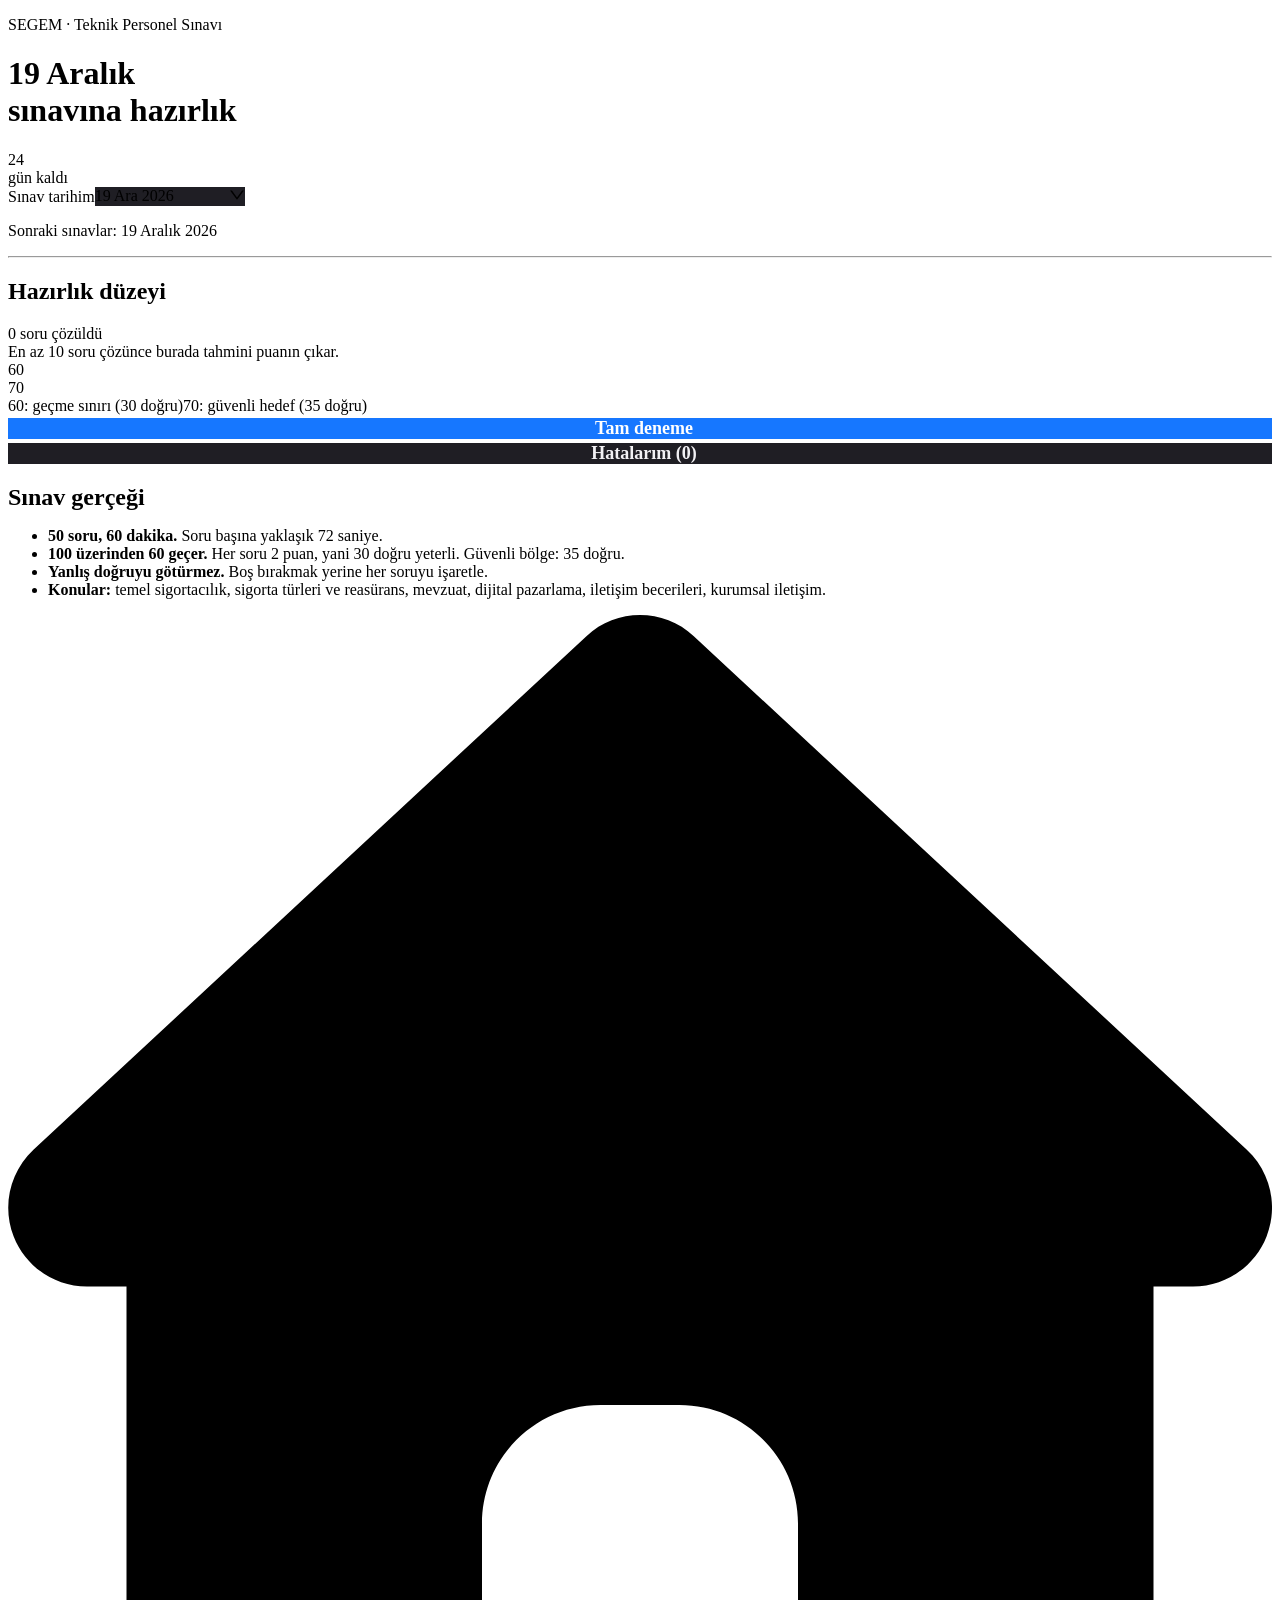
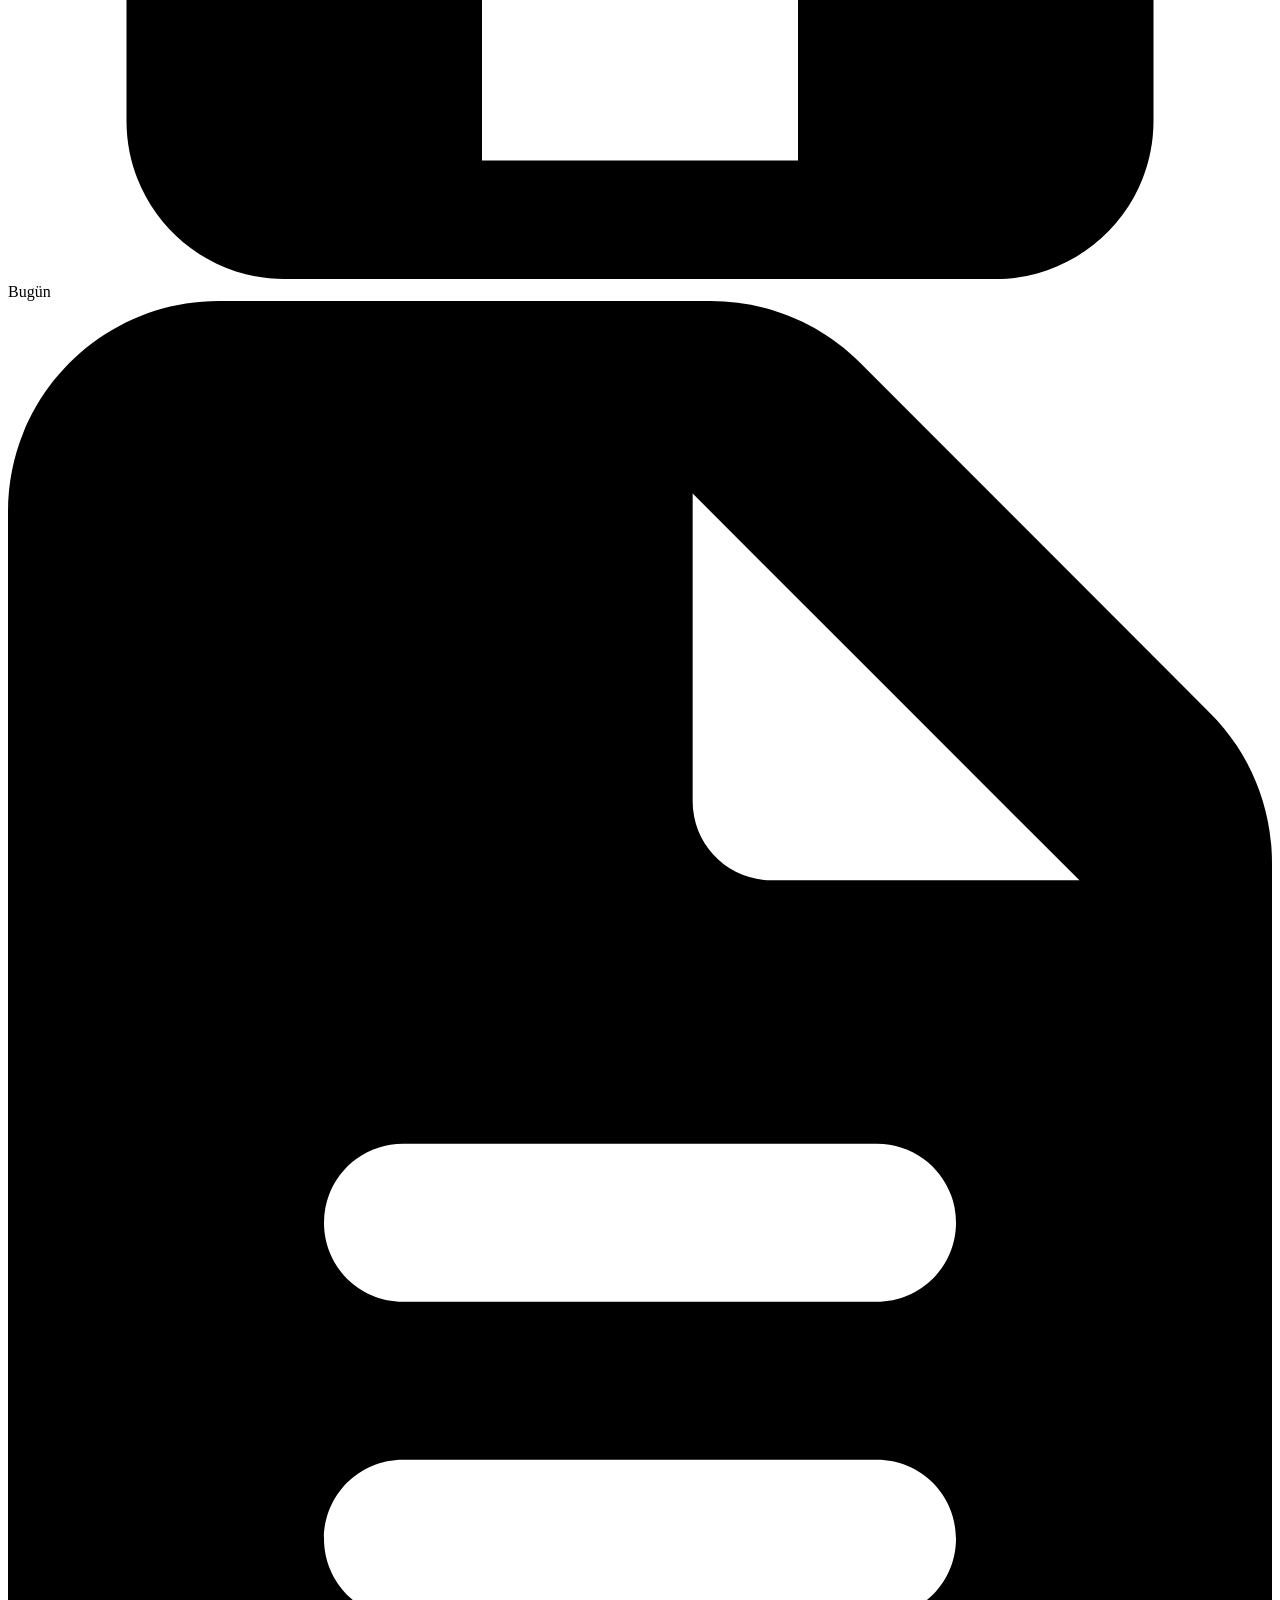
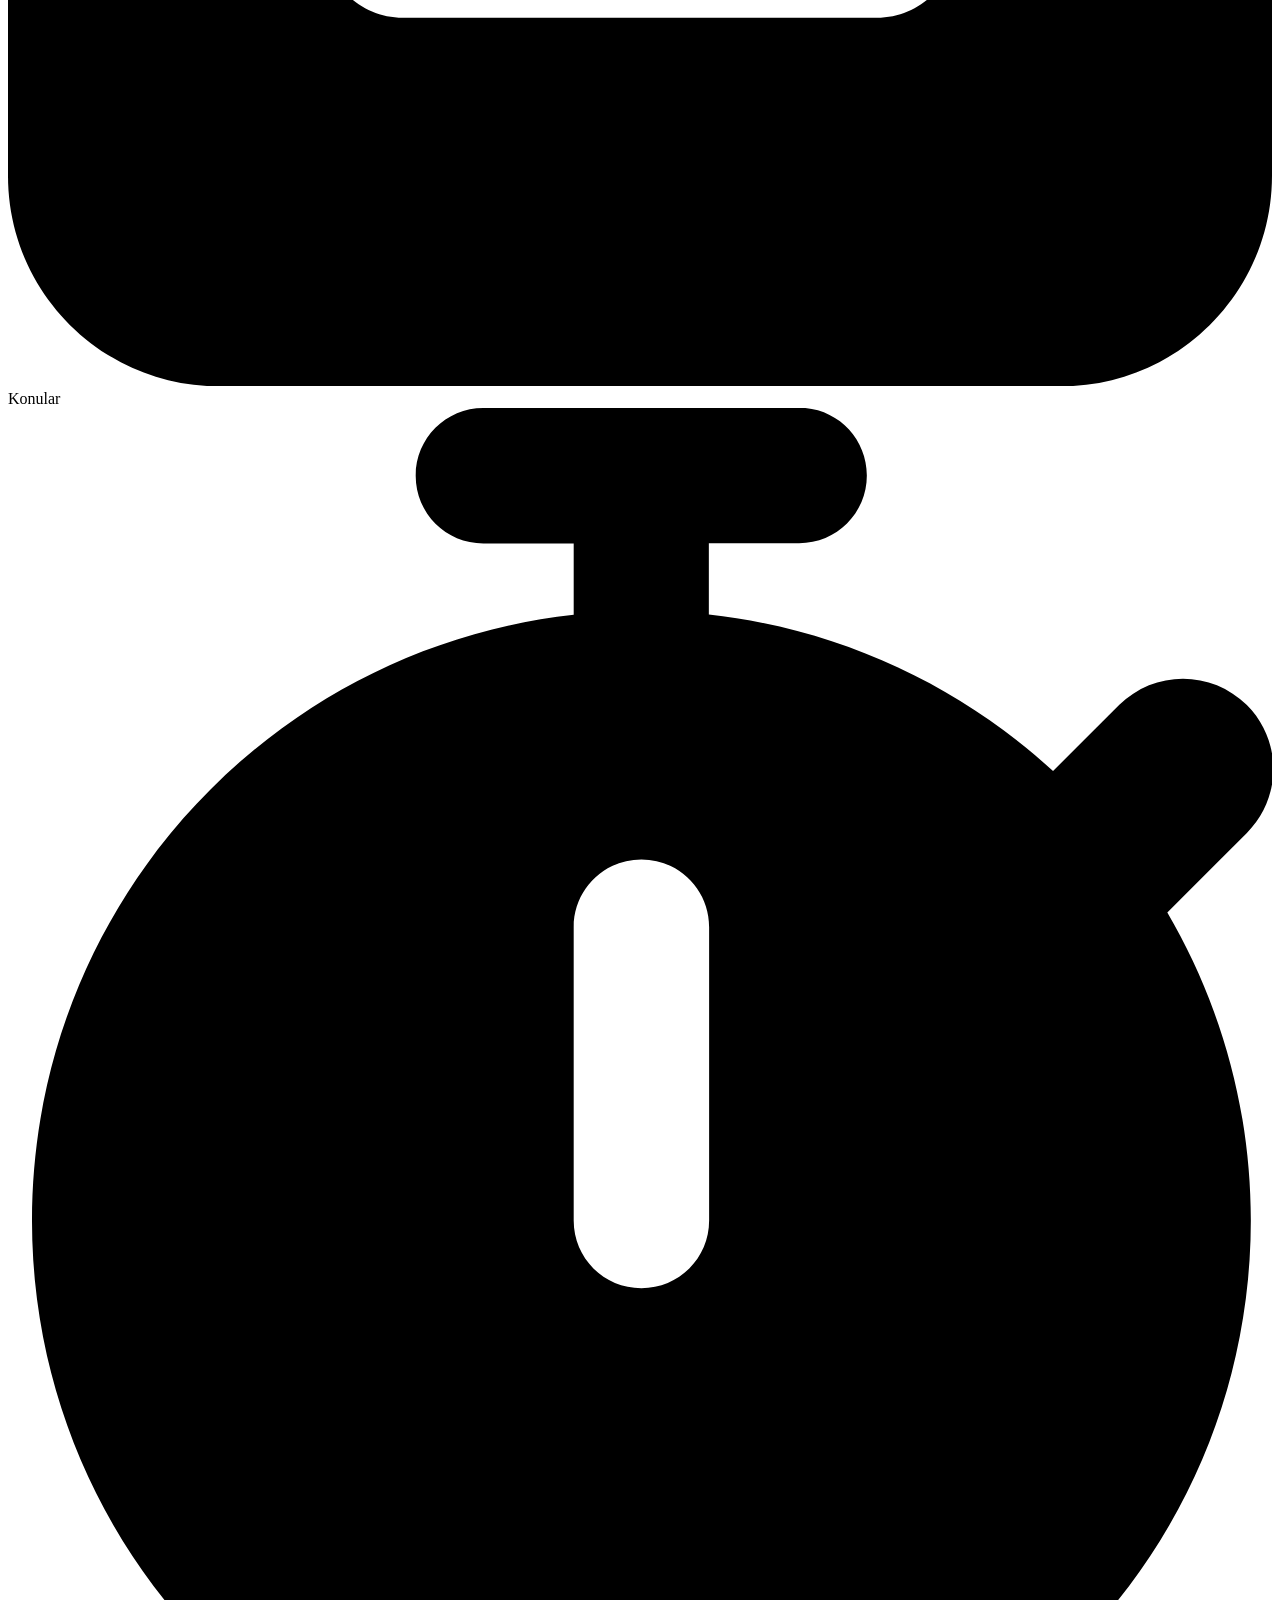
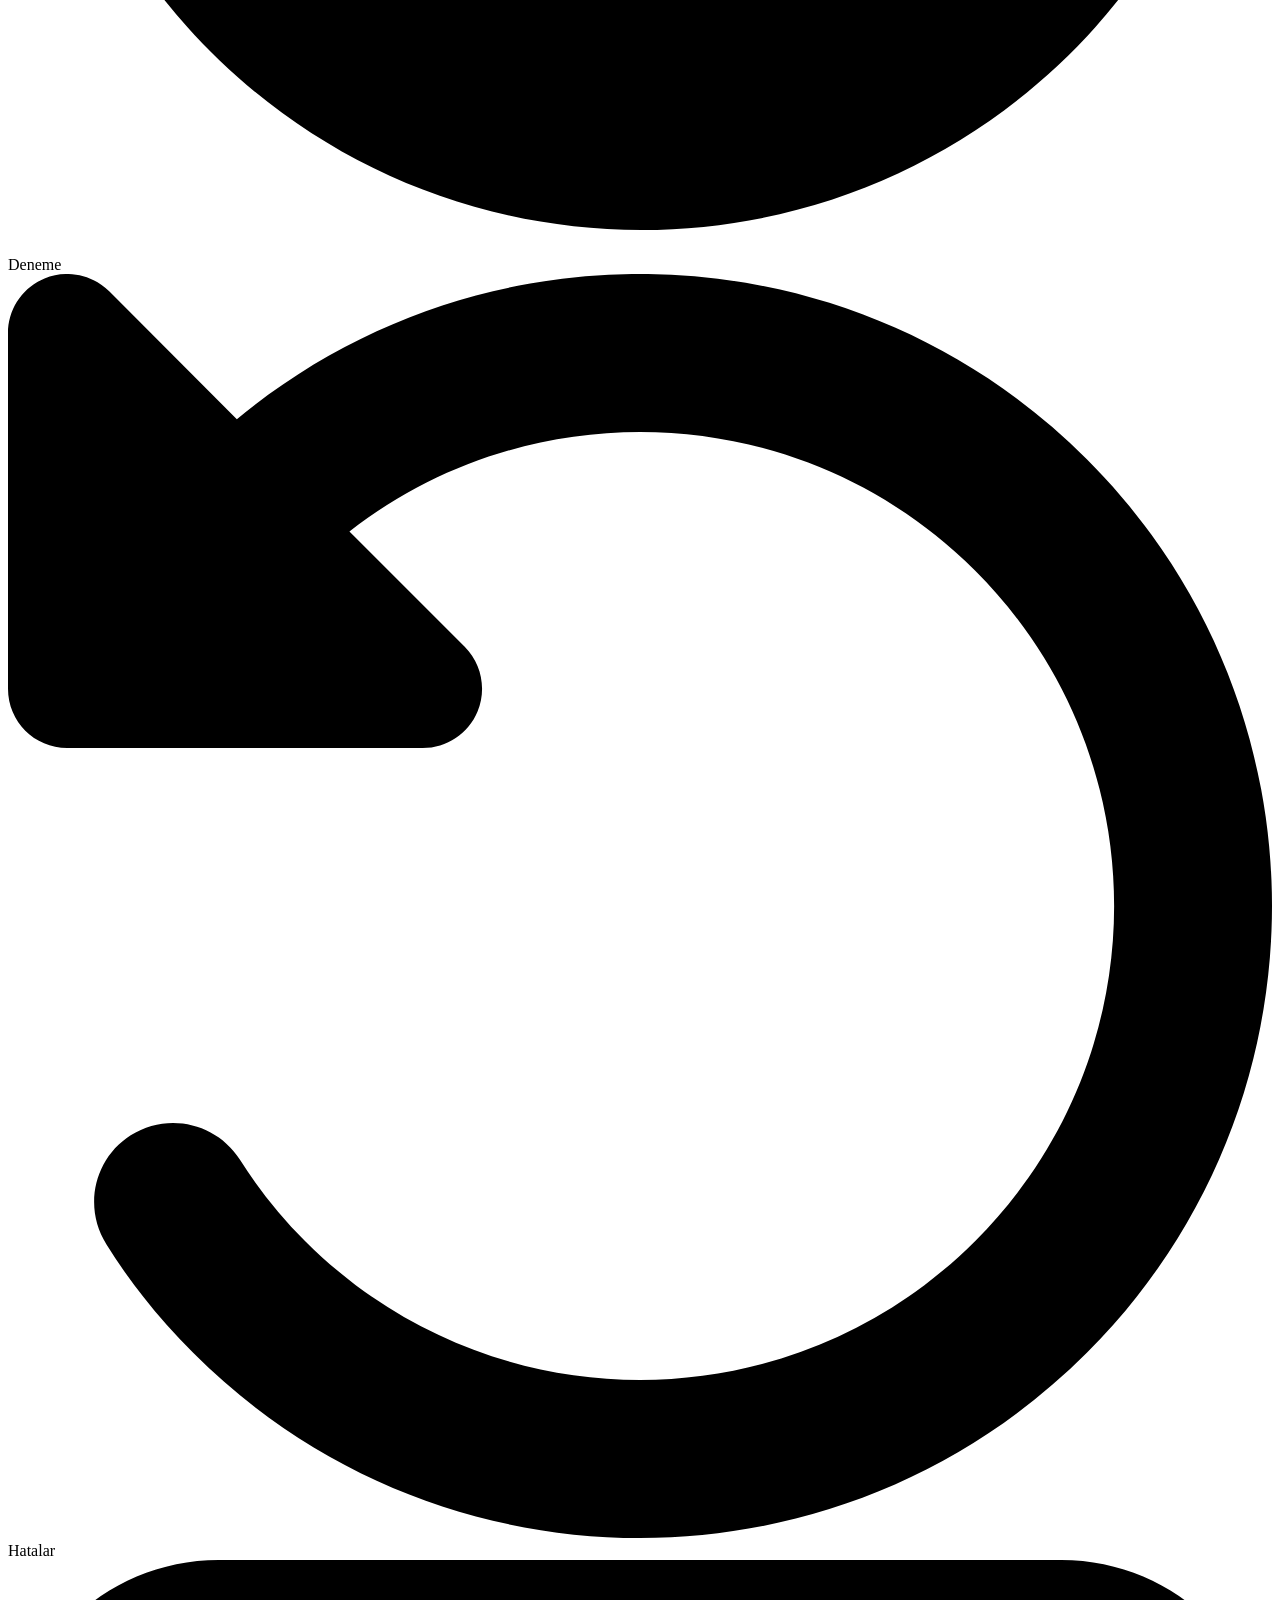
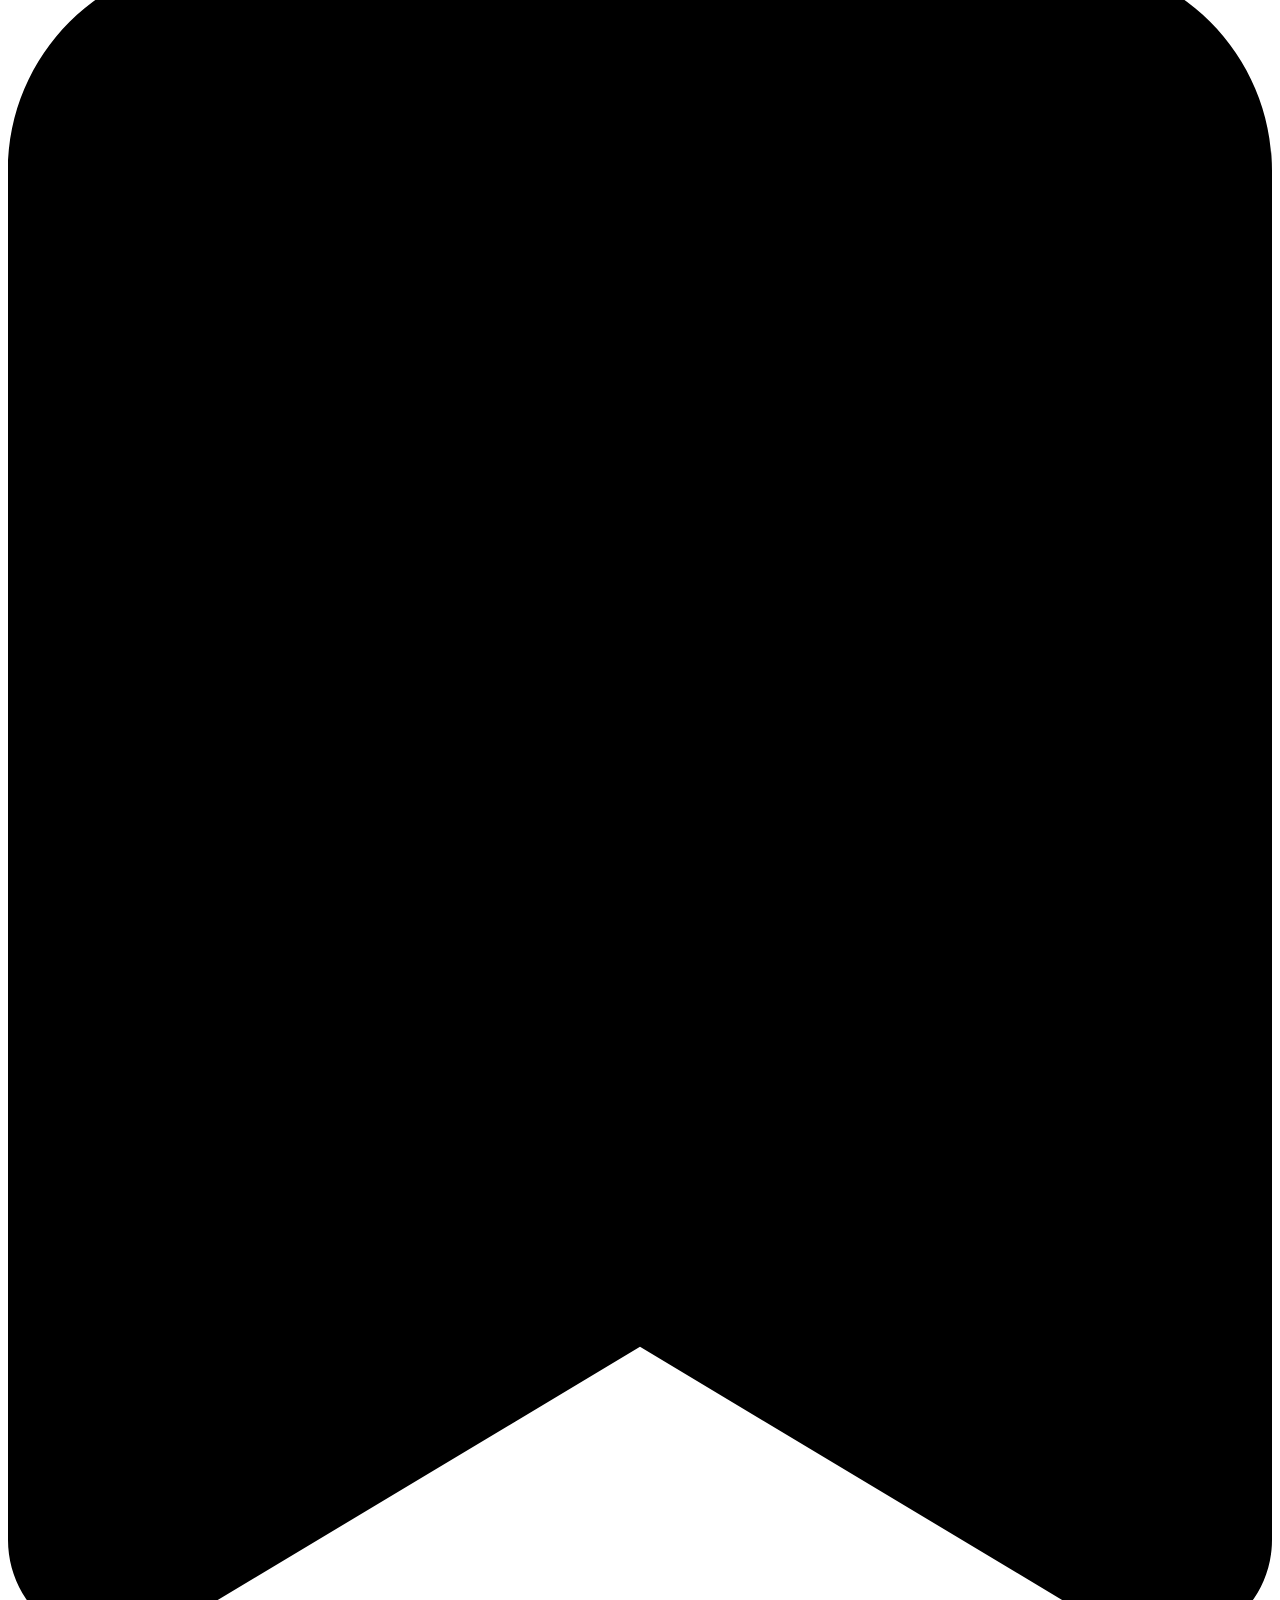
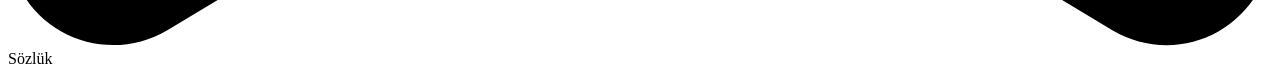
==== commit 66cc7867: "Add files via upload" ====
--- a/index.html
+++ b/index.html
@@ -1 +1 @@
-<!DOCTYPE html><html lang="tr"><head><meta charSet="utf-8"/><meta name="viewport" content="width=device-width, initial-scale=1, viewport-fit=cover"/><link rel="stylesheet" href="/_next/static/chunks/2nacr1u0h_vsr.css" data-precedence="next"/><link rel="preload" as="script" fetchPriority="low" href="/_next/static/chunks/3y705tc4v-41-.js"/><script src="/_next/static/chunks/2rv5jvl35qh22.js" async=""></script><script src="/_next/static/chunks/0j4dtz0w6zfq1.js" async=""></script><script src="/_next/static/chunks/3r-okv0vpv6lc.js" async=""></script><script src="/_next/static/chunks/42rh-1w6v_akz.js" async=""></script><script src="/_next/static/chunks/turbopack-2u1d16houkiyo.js" async=""></script><script src="/_next/static/chunks/0nygn9vx9gx7y.js" async=""></script><script src="/_next/static/chunks/12zvax2t9r422.js" async=""></script><script src="/_next/static/chunks/1_czb_6l5zmxk.js" async=""></script><script src="/_next/static/chunks/2l7_3wmeqf6wf.js" async=""></script><script src="/_next/static/chunks/1axs-rs0mydji.js" async=""></script><script src="/_next/static/chunks/2w0fk2vtfmd2r.js" async=""></script><script src="/_next/static/chunks/3ao-50vzck9j_.js" async=""></script><script src="/_next/static/chunks/2ulhz9alnw40c.js" async=""></script><meta name="theme-color" content="#16151a"/><title>SEGEM Hazırlık</title><meta name="description" content="SEGEM teknik personel sınavına hazırlık: konular, denemeler, hatalar ve sözlük."/><meta name="mobile-web-app-capable" content="yes"/><meta name="apple-mobile-web-app-title" content="SEGEM"/><meta name="apple-mobile-web-app-status-bar-style" content="black-translucent"/><link rel="icon" href="/icon.svg?icon.3l1t0ivx_nnpw.svg" sizes="any" type="image/svg+xml"/><script src="/_next/static/chunks/0cz1d0mv5g_q7.js" noModule=""></script><style id="antd-cssinjs" data-rc-order="prepend" data-rc-priority="-1000">:where(.css-nsjaak).ant-app{font-family:var(--ant-font-family);font-size:var(--ant-font-size);box-sizing:border-box;}:where(.css-nsjaak).ant-app::before,:where(.css-nsjaak).ant-app::after{box-sizing:border-box;}:where(.css-nsjaak).ant-app [class^="ant-app"],:where(.css-nsjaak).ant-app [class*=" ant-app"]{box-sizing:border-box;}:where(.css-nsjaak).ant-app [class^="ant-app"]::before,:where(.css-nsjaak).ant-app [class*=" ant-app"]::before,:where(.css-nsjaak).ant-app [class^="ant-app"]::after,:where(.css-nsjaak).ant-app [class*=" ant-app"]::after{box-sizing:border-box;}:where(.css-nsjaak).ant-app{color:var(--ant-color-text);font-size:var(--ant-font-size);line-height:var(--ant-line-height);font-family:var(--ant-font-family);}:where(.css-nsjaak).ant-app.ant-app-rtl{direction:rtl;}:where(.css-nsjaak).ant-select-css-var{font-family:var(--ant-font-family);font-size:var(--ant-font-size);box-sizing:border-box;}:where(.css-nsjaak).ant-select-css-var::before,:where(.css-nsjaak).ant-select-css-var::after{box-sizing:border-box;}:where(.css-nsjaak).ant-select-css-var [class^="ant-select"],:where(.css-nsjaak).ant-select-css-var [class*=" ant-select"]{box-sizing:border-box;}:where(.css-nsjaak).ant-select-css-var [class^="ant-select"]::before,:where(.css-nsjaak).ant-select-css-var [class*=" ant-select"]::before,:where(.css-nsjaak).ant-select-css-var [class^="ant-select"]::after,:where(.css-nsjaak).ant-select-css-var [class*=" ant-select"]::after{box-sizing:border-box;}:where(.css-nsjaak).ant-select.ant-select-in-form-item{width:100%;}:where(.css-nsjaak).ant-select{box-sizing:border-box;margin:0;padding:0;color:var(--ant-color-text);font-size:var(--ant-font-size);line-height:var(--ant-line-height);list-style:none;font-family:var(--ant-font-family);}:where(.css-nsjaak).ant-select .ant-select-selection-item{flex:1;font-weight:400;position:relative;user-select:none;overflow:hidden;white-space:nowrap;text-overflow:ellipsis;}:where(.css-nsjaak).ant-select .ant-select-selection-item >.ant-typography{display:inline;}:where(.css-nsjaak).ant-select .ant-select-prefix{flex:none;margin-inline-end:var(--ant-select-select-affix-padding);}:where(.css-nsjaak).ant-select .ant-select-clear{position:absolute;top:50%;inset-inline-start:auto;inset-inline-end:calc(var(--ant-padding-sm) - var(--ant-line-width));z-index:1;display:inline-block;width:var(--ant-font-size-icon);height:var(--ant-font-size-icon);margin-top:calc(var(--ant-font-size-icon) * -1 / 2);padding:0;background:transparent;color:var(--ant-color-text-quaternary);font-size:var(--ant-font-size-icon);font-family:inherit;font-style:normal;line-height:0;text-align:center;text-transform:none;appearance:none;border:0;cursor:pointer;opacity:0;transition:color var(--ant-motion-duration-mid) ease,opacity var(--ant-motion-duration-mid) ease;text-rendering:auto;transform:translateZ(0);}:where(.css-nsjaak).ant-select .ant-select-clear:before{display:block;}:where(.css-nsjaak).ant-select .ant-select-clear:hover{color:var(--ant-color-icon);}:where(.css-nsjaak).ant-select .ant-select-clear:focus-visible{color:var(--ant-color-icon);border-radius:var(--ant-border-radius-sm);outline:var(--ant-select-line-width-focus) solid var(--ant-color-primary-border);outline-offset:1px;transition:outline-offset 0s,outline 0s;}@media(hover:none){:where(.css-nsjaak).ant-select .ant-select-clear{opacity:1;}:where(.css-nsjaak).ant-select .ant-select-suffix:not(:last-child){opacity:0;pointer-events:none;}:where(.css-nsjaak).ant-select.ant-select-allow-clear:not(.ant-select-show-arrow):not(.ant-select-customize) .ant-select-content{margin-inline-end:var(--ant-select-show-arrow-padding-inline-end);}}:where(.css-nsjaak).ant-select:hover .ant-select-clear,:where(.css-nsjaak).ant-select:focus-within .ant-select-clear{opacity:1;}:where(.css-nsjaak).ant-select:hover .ant-select-suffix:not(:last-child),:where(.css-nsjaak).ant-select:focus-within .ant-select-suffix:not(:last-child){opacity:0;pointer-events:none;}:where(.css-nsjaak).ant-select:hover.ant-select-allow-clear:not(.ant-select-show-arrow):not(.ant-select-customize) .ant-select-content,:where(.css-nsjaak).ant-select:focus-within.ant-select-allow-clear:not(.ant-select-show-arrow):not(.ant-select-customize) .ant-select-content{margin-inline-end:var(--ant-select-show-arrow-padding-inline-end);}:where(.css-nsjaak).ant-select-status-error.ant-select-has-feedback .ant-select-clear,:where(.css-nsjaak).ant-select-status-warning.ant-select-has-feedback .ant-select-clear,:where(.css-nsjaak).ant-select-status-success.ant-select-has-feedback .ant-select-clear,:where(.css-nsjaak).ant-select-status-validating.ant-select-has-feedback .ant-select-clear{inset-inline-end:calc(calc(var(--ant-padding-sm) - var(--ant-line-width)) + var(--ant-font-size) + var(--ant-padding-xs));}:where(.css-nsjaak).ant-select-dropdown{box-sizing:border-box;margin:0;padding:var(--ant-padding-xxs);color:var(--ant-color-text);font-size:var(--ant-font-size);line-height:var(--ant-line-height);list-style:none;font-family:var(--ant-font-family);position:absolute;top:-9999px;z-index:var(--ant-select-z-index-popup);overflow:hidden;font-variant:initial;background-color:var(--ant-color-bg-elevated);border-radius:var(--ant-border-radius-lg);outline:none;box-shadow:var(--ant-box-shadow-secondary);}:where(.css-nsjaak).ant-select-dropdown.ant-slide-up-enter.ant-slide-up-enter-active.ant-select-dropdown-placement-bottomLeft,:where(.css-nsjaak).ant-select-dropdown.ant-slide-up-appear.ant-slide-up-appear-active.ant-select-dropdown-placement-bottomLeft{animation-name:css-nsjaak-antSlideUpIn;}:where(.css-nsjaak).ant-select-dropdown.ant-slide-up-enter.ant-slide-up-enter-active.ant-select-dropdown-placement-topLeft,:where(.css-nsjaak).ant-select-dropdown.ant-slide-up-appear.ant-slide-up-appear-active.ant-select-dropdown-placement-topLeft,:where(.css-nsjaak).ant-select-dropdown.ant-slide-up-enter.ant-slide-up-enter-active.ant-select-dropdown-placement-topRight,:where(.css-nsjaak).ant-select-dropdown.ant-slide-up-appear.ant-slide-up-appear-active.ant-select-dropdown-placement-topRight{animation-name:css-nsjaak-antSlideDownIn;}:where(.css-nsjaak).ant-select-dropdown.ant-slide-up-leave.ant-slide-up-leave-active.ant-select-dropdown-placement-bottomLeft{animation-name:css-nsjaak-antSlideUpOut;}:where(.css-nsjaak).ant-select-dropdown.ant-slide-up-leave.ant-slide-up-leave-active.ant-select-dropdown-placement-topLeft,:where(.css-nsjaak).ant-select-dropdown.ant-slide-up-leave.ant-slide-up-leave-active.ant-select-dropdown-placement-topRight{animation-name:css-nsjaak-antSlideDownOut;}:where(.css-nsjaak).ant-select-dropdown-hidden{display:none;}:where(.css-nsjaak).ant-select-dropdown .ant-select-dropdown-list-scrollbar{cursor:pointer;}:where(.css-nsjaak).ant-select-dropdown .ant-select-dropdown-list-scrollbar:hover{background-color:var(--ant-color-fill-quaternary);}:where(.css-nsjaak).ant-select-dropdown .ant-select-item{position:relative;display:block;min-height:var(--ant-select-option-height);padding:var(--ant-select-option-padding);color:var(--ant-color-text);font-weight:400;font-size:var(--ant-select-option-font-size);line-height:var(--ant-select-option-line-height);box-sizing:border-box;cursor:pointer;transition:background-color var(--ant-motion-duration-slow) ease;border-radius:var(--ant-border-radius-sm);}:where(.css-nsjaak).ant-select-dropdown .ant-select-item-group{color:var(--ant-color-text-description);font-size:var(--ant-font-size-sm);cursor:default;}:where(.css-nsjaak).ant-select-dropdown .ant-select-item-option{display:flex;}:where(.css-nsjaak).ant-select-dropdown .ant-select-item-option-content{flex:auto;overflow:hidden;white-space:nowrap;text-overflow:ellipsis;}:where(.css-nsjaak).ant-select-dropdown .ant-select-item-option-state{flex:none;display:flex;align-items:center;}:where(.css-nsjaak).ant-select-dropdown .ant-select-item-option-selected:not(.ant-select-item-option-disabled){color:var(--ant-select-option-selected-color);font-weight:var(--ant-select-option-selected-font-weight);background-color:var(--ant-select-option-selected-bg);}:where(.css-nsjaak).ant-select-dropdown .ant-select-item-option-selected:not(.ant-select-item-option-disabled) .ant-select-item-option-state{color:var(--ant-color-primary);}:where(.css-nsjaak).ant-select-dropdown .ant-select-item-option-active:not(.ant-select-item-option-disabled){background-color:var(--ant-select-option-active-bg);}:where(.css-nsjaak).ant-select-dropdown .ant-select-item-option-selected.ant-select-item-option-active:not(.ant-select-item-option-disabled){background-color:var(--ant-control-item-bg-active-hover);}:where(.css-nsjaak).ant-select-dropdown .ant-select-item-option-disabled{color:var(--ant-color-text-disabled);cursor:not-allowed;}:where(.css-nsjaak).ant-select-dropdown .ant-select-item-option-disabled.ant-select-item-option-selected{background-color:var(--ant-color-bg-container-disabled);}:where(.css-nsjaak).ant-select-dropdown .ant-select-item-option-grouped{padding-inline-start:calc(var(--ant-control-padding-horizontal) * 2);}:where(.css-nsjaak).ant-select-dropdown .ant-select-item-empty{position:relative;display:block;min-height:var(--ant-select-option-height);padding:var(--ant-select-option-padding);color:var(--ant-color-text-disabled);font-weight:400;font-size:var(--ant-select-option-font-size);line-height:var(--ant-select-option-line-height);box-sizing:border-box;}:where(.css-nsjaak).ant-select-dropdown .ant-select-item-option-selected:has(+ .ant-select-item-option-selected){border-end-start-radius:0;border-end-end-radius:0;}:where(.css-nsjaak).ant-select-dropdown .ant-select-item-option-selected:has(+ .ant-select-item-option-selected)+.ant-select-item-option-selected{border-start-start-radius:0;border-start-end-radius:0;}:where(.css-nsjaak).ant-select-dropdown-rtl{direction:rtl;}:where(.css-nsjaak).ant-slide-up-enter,:where(.css-nsjaak).ant-slide-up-appear{animation-duration:var(--ant-motion-duration-mid);animation-fill-mode:both;animation-play-state:paused;}:where(.css-nsjaak).ant-slide-up-leave{animation-duration:var(--ant-motion-duration-mid);animation-fill-mode:both;animation-play-state:paused;}:where(.css-nsjaak).ant-slide-up-enter.ant-slide-up-enter-active,:where(.css-nsjaak).ant-slide-up-appear.ant-slide-up-appear-active{animation-name:css-nsjaak-antSlideUpIn;animation-play-state:running;}:where(.css-nsjaak).ant-slide-up-leave.ant-slide-up-leave-active{animation-name:css-nsjaak-antSlideUpOut;animation-play-state:running;pointer-events:none;}:where(.css-nsjaak).ant-slide-up-enter,:where(.css-nsjaak).ant-slide-up-appear{transform:scale(0);transform-origin:0% 0%;opacity:0;animation-timing-function:var(--ant-motion-ease-out-quint);}:where(.css-nsjaak).ant-slide-up-enter-prepare,:where(.css-nsjaak).ant-slide-up-appear-prepare{transform:scale(1);}:where(.css-nsjaak).ant-slide-up-leave{animation-timing-function:var(--ant-motion-ease-in-quint);}:where(.css-nsjaak).ant-slide-down-enter,:where(.css-nsjaak).ant-slide-down-appear{animation-duration:var(--ant-motion-duration-mid);animation-fill-mode:both;animation-play-state:paused;}:where(.css-nsjaak).ant-slide-down-leave{animation-duration:var(--ant-motion-duration-mid);animation-fill-mode:both;animation-play-state:paused;}:where(.css-nsjaak).ant-slide-down-enter.ant-slide-down-enter-active,:where(.css-nsjaak).ant-slide-down-appear.ant-slide-down-appear-active{animation-name:css-nsjaak-antSlideDownIn;animation-play-state:running;}:where(.css-nsjaak).ant-slide-down-leave.ant-slide-down-leave-active{animation-name:css-nsjaak-antSlideDownOut;animation-play-state:running;pointer-events:none;}:where(.css-nsjaak).ant-slide-down-enter,:where(.css-nsjaak).ant-slide-down-appear{transform:scale(0);transform-origin:0% 0%;opacity:0;animation-timing-function:var(--ant-motion-ease-out-quint);}:where(.css-nsjaak).ant-slide-down-enter-prepare,:where(.css-nsjaak).ant-slide-down-appear-prepare{transform:scale(1);}:where(.css-nsjaak).ant-slide-down-leave{animation-timing-function:var(--ant-motion-ease-in-quint);}:where(.css-nsjaak).ant-move-up-enter,:where(.css-nsjaak).ant-move-up-appear{animation-duration:var(--ant-motion-duration-mid);animation-fill-mode:both;animation-play-state:paused;}:where(.css-nsjaak).ant-move-up-leave{animation-duration:var(--ant-motion-duration-mid);animation-fill-mode:both;animation-play-state:paused;}:where(.css-nsjaak).ant-move-up-enter.ant-move-up-enter-active,:where(.css-nsjaak).ant-move-up-appear.ant-move-up-appear-active{animation-name:css-nsjaak-antMoveUpIn;animation-play-state:running;}:where(.css-nsjaak).ant-move-up-leave.ant-move-up-leave-active{animation-name:css-nsjaak-antMoveUpOut;animation-play-state:running;pointer-events:none;}:where(.css-nsjaak).ant-move-up-enter,:where(.css-nsjaak).ant-move-up-appear{opacity:0;animation-timing-function:var(--ant-motion-ease-out-circ);}:where(.css-nsjaak).ant-move-up-leave{animation-timing-function:var(--ant-motion-ease-in-out-circ);}:where(.css-nsjaak).ant-move-down-enter,:where(.css-nsjaak).ant-move-down-appear{animation-duration:var(--ant-motion-duration-mid);animation-fill-mode:both;animation-play-state:paused;}:where(.css-nsjaak).ant-move-down-leave{animation-duration:var(--ant-motion-duration-mid);animation-fill-mode:both;animation-play-state:paused;}:where(.css-nsjaak).ant-move-down-enter.ant-move-down-enter-active,:where(.css-nsjaak).ant-move-down-appear.ant-move-down-appear-active{animation-name:css-nsjaak-antMoveDownIn;animation-play-state:running;}:where(.css-nsjaak).ant-move-down-leave.ant-move-down-leave-active{animation-name:css-nsjaak-antMoveDownOut;animation-play-state:running;pointer-events:none;}:where(.css-nsjaak).ant-move-down-enter,:where(.css-nsjaak).ant-move-down-appear{opacity:0;animation-timing-function:var(--ant-motion-ease-out-circ);}:where(.css-nsjaak).ant-move-down-leave{animation-timing-function:var(--ant-motion-ease-in-out-circ);}:where(.css-nsjaak).ant-select-rtl{direction:rtl;}:where(.css-nsjaak).ant-select-compact-item:not(.ant-select-compact-last-item){margin-inline-end:calc(var(--ant-line-width) * -1);}:where(.css-nsjaak).ant-select-compact-item:not(.ant-select-status-success){z-index:2;}:where(.css-nsjaak).ant-select-compact-item:active{z-index:3;}:where(.css-nsjaak).ant-select-compact-item:hover,:where(.css-nsjaak).ant-select-compact-item:hover.ant-select-focused{z-index:4;}:where(.css-nsjaak).ant-select-compact-item.ant-select-focused{z-index:3;}:where(.css-nsjaak).ant-select-compact-item[disabled]{z-index:0;}:where(.css-nsjaak).ant-select-compact-item:not(.ant-select-compact-first-item):not(.ant-select-compact-last-item){border-radius:0;}:where(.css-nsjaak).ant-select-compact-item:not(.ant-select-compact-last-item).ant-select-compact-first-item,:where(.css-nsjaak).ant-select-compact-item:not(.ant-select-compact-last-item).ant-select-compact-first-item.ant-select-sm,:where(.css-nsjaak).ant-select-compact-item:not(.ant-select-compact-last-item).ant-select-compact-first-item.ant-select-lg{border-start-end-radius:0;border-end-end-radius:0;}:where(.css-nsjaak).ant-select-compact-item:not(.ant-select-compact-first-item).ant-select-compact-last-item,:where(.css-nsjaak).ant-select-compact-item:not(.ant-select-compact-first-item).ant-select-compact-last-item.ant-select-sm,:where(.css-nsjaak).ant-select-compact-item:not(.ant-select-compact-first-item).ant-select-compact-last-item.ant-select-lg{border-start-start-radius:0;border-end-start-radius:0;}:where(.css-nsjaak).ant-select{--ant-select-border-radius:var(--ant-border-radius);--ant-select-border-color:#000;--ant-select-border-size:var(--ant-line-width);--ant-select-background-color:var(--ant-color-bg-container);--ant-select-font-size:var(--ant-font-size);--ant-select-line-height:var(--ant-line-height);--ant-select-font-height:var(--ant-font-height);--ant-select-color:var(--ant-color-text);--ant-select-affix-color:var(--ant-color-text);--ant-select-height:var(--ant-control-height);--ant-select-padding-horizontal:calc(var(--ant-padding-sm) - var(--ant-line-width));--ant-select-padding-vertical:calc((var(--ant-select-height) - var(--ant-select-font-height)) / 2 - var(--ant-select-border-size));box-sizing:border-box;margin:0;padding:0;color:var(--ant-select-color);font-size:var(--ant-select-font-size);line-height:var(--ant-select-line-height);list-style:none;font-family:var(--ant-font-family);display:inline-flex;flex-wrap:nowrap;position:relative;transition:all var(--ant-motion-duration-slow);align-items:flex-start;outline:0;cursor:pointer;border-radius:var(--ant-select-border-radius);border-width:var(--ant-select-border-size);border-style:var(--ant-line-type);border-color:var(--ant-select-border-color);background:var(--ant-select-background-color);padding-inline:var(--ant-select-padding-horizontal);padding-block:var(--ant-select-padding-vertical);}:where(.css-nsjaak).ant-select .ant-select-prefix{color:var(--ant-select-affix-color);flex:none;line-height:1;}:where(.css-nsjaak).ant-select .ant-select-placeholder{overflow:hidden;white-space:nowrap;text-overflow:ellipsis;color:var(--ant-color-text-placeholder);pointer-events:none;z-index:1;}:where(.css-nsjaak).ant-select .ant-select-content{flex:auto;min-width:0;position:relative;display:flex;margin-inline-end:max(calc(var(--ant-select-show-arrow-padding-inline-end) - var(--ant-font-size-icon)),0px);}:where(.css-nsjaak).ant-select .ant-select-content:before{content:"\a0";width:0;overflow:hidden;}:where(.css-nsjaak).ant-select .ant-select-content-value{visibility:inherit;}:where(.css-nsjaak).ant-select .ant-select-content input[readonly]{cursor:inherit;caret-color:transparent;}:where(.css-nsjaak).ant-select .ant-select-suffix{flex:none;color:var(--ant-color-text-quaternary);font-size:var(--ant-font-size-icon);line-height:1;transition:opacity var(--ant-motion-duration-mid) ease,color var(--ant-motion-duration-mid) ease;}:where(.css-nsjaak).ant-select .ant-select-suffix >:not(:last-child){margin-inline-end:var(--ant-margin-xs);}:where(.css-nsjaak).ant-select .ant-select-prefix,:where(.css-nsjaak).ant-select .ant-select-suffix{align-self:center;}:where(.css-nsjaak).ant-select .ant-select-prefix .anticon,:where(.css-nsjaak).ant-select .ant-select-suffix .anticon{vertical-align:top;}:where(.css-nsjaak).ant-select-disabled{background:var(--ant-color-bg-container-disabled);--ant-select-color:var(--ant-color-text-disabled);cursor:not-allowed;}:where(.css-nsjaak).ant-select-disabled input{cursor:not-allowed;}:where(.css-nsjaak).ant-select-sm{--ant-select-height:var(--ant-control-height-sm);--ant-select-padding-horizontal:calc(var(--ant-padding-xs) - var(--ant-line-width));--ant-select-border-radius:var(--ant-border-radius-sm);}:where(.css-nsjaak).ant-select-sm .ant-select-clear{inset-inline-end:var(--ant-select-padding-horizontal);}:where(.css-nsjaak).ant-select-lg{--ant-select-height:var(--ant-control-height-lg);--ant-select-font-size:var(--ant-font-size-lg);--ant-select-line-height:var(--ant-line-height-lg);--ant-select-font-height:var(--ant-font-height-lg);--ant-select-border-radius:var(--ant-border-radius-lg);}:where(.css-nsjaak).ant-select:not(.ant-select-customize) .ant-select-input{outline:none;background:transparent;appearance:none;border:0;margin:0;padding:0;color:var(--ant-select-color);font-family:inherit;font-size:inherit;}:where(.css-nsjaak).ant-select:not(.ant-select-customize) .ant-select-input::-webkit-search-cancel-button{display:none;appearance:none;}:where(.css-nsjaak).ant-select-single:not(.ant-select-customize) .ant-select-input{position:absolute;inset:0;line-height:inherit;}:where(.css-nsjaak).ant-select-single:not(.ant-select-customize) .ant-select-content{overflow:hidden;white-space:nowrap;text-overflow:ellipsis;align-self:center;}:where(.css-nsjaak).ant-select-single:not(.ant-select-customize) .ant-select-content-has-value{display:block;}:where(.css-nsjaak).ant-select-single:not(.ant-select-customize) .ant-select-content-has-value:before{display:none;}:where(.css-nsjaak).ant-select-single:not(.ant-select-customize) .ant-select-content-has-search-value{color:transparent;}:where(.css-nsjaak).ant-select-single:not(.ant-select-customize) .ant-select-content-has-search-value >*:not(.ant-select-input){opacity:0;}:where(.css-nsjaak).ant-select-single:not(.ant-select-customize) .ant-select-content-value{transition:all var(--ant-motion-duration-mid) var(--ant-motion-ease-in-out);z-index:1;opacity:1;}:where(.css-nsjaak).ant-select-single:not(.ant-select-customize).ant-select-open .ant-select-content-has-value{opacity:0.25;}:where(.css-nsjaak).ant-select-single:not(.ant-select-customize).ant-select-open .ant-select-content-has-search-value{opacity:1;transition:opacity var(--ant-motion-duration-mid) var(--ant-motion-ease-in-out);color:transparent;}:where(.css-nsjaak).ant-select-single:not(.ant-select-customize).ant-select-open .ant-select-content-has-search-value >*:not(.ant-select-input){opacity:0;}:where(.css-nsjaak).ant-select-show-search:not(.ant-select-customize-input):not(.ant-select-disabled){cursor:text;}:where(.css-nsjaak).ant-select-multiple{--ant-select-multi-item-background:var(--ant-select-multiple-item-bg);--ant-select-multi-item-border-color:transparent;--ant-select-multi-item-border-radius:var(--ant-border-radius-sm);--ant-select-multi-item-height:var(--ant-select-multiple-item-height);--ant-select-multi-padding-base:calc((var(--ant-select-height) - var(--ant-select-multi-item-height)) / 2);--ant-select-multi-padding-vertical:calc(var(--ant-select-multi-padding-base) - var(--ant-select-internal_fixed_item_margin) - var(--ant-line-width));--ant-select-multi-item-padding-horizontal:calc(calc(var(--ant-padding-sm) - var(--ant-line-width)) - var(--ant-select-multi-padding-vertical) - var(--ant-line-width) * 2);padding-block:var(--ant-select-multi-padding-vertical);padding-inline-start:calc(var(--ant-select-multi-padding-base) - var(--ant-line-width));}:where(.css-nsjaak).ant-select-multiple .ant-select-prefix{margin-inline-start:var(--ant-select-multi-item-padding-horizontal);}:where(.css-nsjaak).ant-select-multiple .ant-select-prefix+.ant-select-content .ant-select-placeholder{inset-inline-start:0;}:where(.css-nsjaak).ant-select-multiple .ant-select-prefix+.ant-select-content .ant-select-content-item.ant-select-content-item-suffix{margin-inline-start:0;}:where(.css-nsjaak).ant-select-multiple .ant-select-placeholder{position:absolute;line-height:var(--ant-select-line-height);inset-inline-start:var(--ant-select-multi-item-padding-horizontal);width:calc(100% - var(--ant-select-multi-item-padding-horizontal));top:50%;transform:translateY(-50%);}:where(.css-nsjaak).ant-select-multiple .ant-select-content{flex-wrap:wrap;align-items:center;line-height:1;}:where(.css-nsjaak).ant-select-multiple .ant-select-content-item-prefix{height:var(--ant-select-font-size);}:where(.css-nsjaak).ant-select-multiple .ant-select-content-item{line-height:1;max-width:calc(100% - 4px);}:where(.css-nsjaak).ant-select-multiple .ant-select-content .ant-select-content-item-prefix+.ant-select-content-item-suffix,:where(.css-nsjaak).ant-select-multiple .ant-select-content .ant-select-content-item-suffix:first-child{margin-inline-start:var(--ant-select-multi-item-padding-horizontal);}:where(.css-nsjaak).ant-select-multiple .ant-select-content .ant-select-selection-item{line-height:calc(var(--ant-select-multi-item-height) - var(--ant-line-width) * 2);border:var(--ant-line-width) var(--ant-line-type) var(--ant-select-multi-item-border-color);display:flex;margin-block:var(--ant-select-internal_fixed_item_margin);margin-inline-end:calc(var(--ant-select-internal_fixed_item_margin) * 2);background:var(--ant-select-multi-item-background);border-radius:var(--ant-select-multi-item-border-radius);padding-inline-start:var(--ant-padding-xs);padding-inline-end:var(--ant-padding-xxs);transition:height var(--ant-motion-duration-slow),line-height var(--ant-motion-duration-slow),padding var(--ant-motion-duration-slow);}:where(.css-nsjaak).ant-select-multiple .ant-select-content .ant-select-selection-item-content{overflow:hidden;white-space:nowrap;text-overflow:ellipsis;margin-inline-end:var(--ant-padding-xxs);}:where(.css-nsjaak).ant-select-multiple .ant-select-content .ant-select-selection-item-remove{display:inline-flex;align-items:center;color:var(--ant-color-icon);font-style:normal;line-height:inherit;text-align:center;text-transform:none;vertical-align:-0.125em;text-rendering:optimizeLegibility;-webkit-font-smoothing:antialiased;-moz-osx-font-smoothing:grayscale;font-weight:700;font-size:10px;cursor:pointer;}:where(.css-nsjaak).ant-select-multiple .ant-select-content .ant-select-selection-item-remove >*{line-height:1;}:where(.css-nsjaak).ant-select-multiple .ant-select-content .ant-select-selection-item-remove svg{display:inline-block;vertical-align:inherit;}:where(.css-nsjaak).ant-select-multiple .ant-select-content .ant-select-selection-item-remove >.anticon{vertical-align:-0.2em;}:where(.css-nsjaak).ant-select-multiple .ant-select-content .ant-select-selection-item-remove:hover{color:var(--ant-color-icon-hover);}:where(.css-nsjaak).ant-select-multiple .ant-select-content .ant-select-input{line-height:calc(var(--ant-select-internal_fixed_item_margin) * 2 + var(--ant-select-multi-item-height));width:calc(var(--select-input-width, 0) * 1px);min-width:4px;max-width:100%;transition:line-height var(--ant-motion-duration-slow);}:where(.css-nsjaak).ant-select-multiple.ant-select-sm{--ant-select-multi-item-height:var(--ant-select-multiple-item-height-sm);--ant-select-multi-item-border-radius:var(--ant-border-radius-xs);}:where(.css-nsjaak).ant-select-multiple.ant-select-lg{--ant-select-multi-item-height:var(--ant-select-multiple-item-height-lg);--ant-select-multi-item-border-radius:var(--ant-border-radius);}:where(.css-nsjaak).ant-select-multiple.ant-select-filled{--ant-select-multi-item-border-color:var(--ant-color-split);--ant-select-multi-item-background:var(--ant-color-bg-container);}:where(.css-nsjaak).ant-select-multiple.ant-select-filled.ant-select-disabled{--ant-select-multi-item-border-color:transparent;}:where(.css-nsjaak).ant-select.ant-select-outlined{--ant-select-border-color:var(--ant-color-border);--ant-select-background-color:var(--ant-select-selector-bg);}:where(.css-nsjaak).ant-select.ant-select-outlined:not(.ant-select-disabled):hover{--ant-select-border-color:var(--ant-select-hover-border-color);--ant-select-background-color:var(--ant-select-selector-bg);}:where(.css-nsjaak).ant-select.ant-select-outlined:not(.ant-select-disabled).ant-select-focused{--ant-select-border-color:var(--ant-select-active-border-color);--ant-select-background-color:var(--ant-select-selector-bg);box-shadow:0 0 0 var(--ant-control-outline-width) var(--ant-select-active-outline-color);}:where(.css-nsjaak).ant-select.ant-select-outlined.ant-select-disabled{--ant-select-border-color:var(--ant-color-border-disabled);}:where(.css-nsjaak).ant-select.ant-select-outlined.ant-select-status-error{--ant-select-border-color:var(--ant-color-error);--ant-select-background-color:var(--ant-select-selector-bg);--ant-select-affix-color:var(--ant-color-error-affix);}:where(.css-nsjaak).ant-select.ant-select-outlined.ant-select-status-error:not(.ant-select-disabled):hover{--ant-select-border-color:var(--ant-color-error-border-hover);--ant-select-background-color:var(--ant-select-selector-bg);}:where(.css-nsjaak).ant-select.ant-select-outlined.ant-select-status-error:not(.ant-select-disabled).ant-select-focused{--ant-select-border-color:var(--ant-color-error);--ant-select-background-color:var(--ant-select-selector-bg);box-shadow:0 0 0 var(--ant-control-outline-width) var(--ant-color-error-outline);}:where(.css-nsjaak).ant-select.ant-select-outlined.ant-select-status-error.ant-select-disabled{--ant-select-border-color:var(--ant-color-border-disabled);}:where(.css-nsjaak).ant-select.ant-select-outlined.ant-select-status-warning{--ant-select-border-color:var(--ant-color-warning);--ant-select-background-color:var(--ant-select-selector-bg);--ant-select-affix-color:var(--ant-color-warning-affix);}:where(.css-nsjaak).ant-select.ant-select-outlined.ant-select-status-warning:not(.ant-select-disabled):hover{--ant-select-border-color:var(--ant-color-warning-hover);--ant-select-background-color:var(--ant-select-selector-bg);}:where(.css-nsjaak).ant-select.ant-select-outlined.ant-select-status-warning:not(.ant-select-disabled).ant-select-focused{--ant-select-border-color:var(--ant-color-warning);--ant-select-background-color:var(--ant-select-selector-bg);box-shadow:0 0 0 var(--ant-control-outline-width) var(--ant-color-warning-outline);}:where(.css-nsjaak).ant-select.ant-select-outlined.ant-select-status-warning.ant-select-disabled{--ant-select-border-color:var(--ant-color-border-disabled);}:where(.css-nsjaak).ant-select.ant-select-filled{--ant-select-border-color:transparent;--ant-select-background-color:var(--ant-color-fill-tertiary);}:where(.css-nsjaak).ant-select.ant-select-filled:not(.ant-select-disabled):hover{--ant-select-border-color:transparent;--ant-select-background-color:var(--ant-color-fill-secondary);}:where(.css-nsjaak).ant-select.ant-select-filled:not(.ant-select-disabled).ant-select-focused{--ant-select-border-color:var(--ant-select-active-border-color);--ant-select-background-color:var(--ant-color-bg-container);box-shadow:0 0 0 var(--ant-control-outline-width) transparent;}:where(.css-nsjaak).ant-select.ant-select-filled.ant-select-disabled{--ant-select-border-color:var(--ant-color-border-disabled);--ant-select-background-color:var(--ant-color-fill-tertiary);}:where(.css-nsjaak).ant-select.ant-select-filled.ant-select-status-error{--ant-select-border-color:transparent;--ant-select-background-color:var(--ant-color-error-bg);}:where(.css-nsjaak).ant-select.ant-select-filled.ant-select-status-error:not(.ant-select-disabled):hover{--ant-select-border-color:transparent;--ant-select-background-color:var(--ant-color-error-bg-hover);}:where(.css-nsjaak).ant-select.ant-select-filled.ant-select-status-error:not(.ant-select-disabled).ant-select-focused{--ant-select-border-color:var(--ant-color-error);--ant-select-background-color:var(--ant-color-bg-container);box-shadow:0 0 0 var(--ant-control-outline-width) transparent;}:where(.css-nsjaak).ant-select.ant-select-filled.ant-select-status-error.ant-select-disabled{--ant-select-border-color:var(--ant-color-border-disabled);--ant-select-background-color:var(--ant-color-error-bg);}:where(.css-nsjaak).ant-select.ant-select-filled.ant-select-status-warning{--ant-select-border-color:transparent;--ant-select-background-color:var(--ant-color-warning-bg);}:where(.css-nsjaak).ant-select.ant-select-filled.ant-select-status-warning:not(.ant-select-disabled):hover{--ant-select-border-color:transparent;--ant-select-background-color:var(--ant-color-warning-bg-hover);}:where(.css-nsjaak).ant-select.ant-select-filled.ant-select-status-warning:not(.ant-select-disabled).ant-select-focused{--ant-select-border-color:var(--ant-color-warning);--ant-select-background-color:var(--ant-color-bg-container);box-shadow:0 0 0 var(--ant-control-outline-width) transparent;}:where(.css-nsjaak).ant-select.ant-select-filled.ant-select-status-warning.ant-select-disabled{--ant-select-border-color:var(--ant-color-border-disabled);--ant-select-background-color:var(--ant-color-warning-bg);}:where(.css-nsjaak).ant-select.ant-select-borderless{--ant-select-border-color:transparent;--ant-select-background-color:transparent;}:where(.css-nsjaak).ant-select.ant-select-borderless:not(.ant-select-disabled):hover{--ant-select-border-color:transparent;--ant-select-background-color:transparent;}:where(.css-nsjaak).ant-select.ant-select-borderless:not(.ant-select-disabled).ant-select-focused{--ant-select-border-color:transparent;--ant-select-background-color:transparent;box-shadow:0 0 0 var(--ant-control-outline-width) transparent;}:where(.css-nsjaak).ant-select.ant-select-borderless.ant-select-disabled{--ant-select-border-color:transparent;--ant-select-background-color:transparent;}:where(.css-nsjaak).ant-select.ant-select-borderless.ant-select-status-error{--ant-select-border-color:transparent;--ant-select-background-color:transparent;}:where(.css-nsjaak).ant-select.ant-select-borderless.ant-select-status-error:not(.ant-select-disabled):hover{--ant-select-border-color:transparent;--ant-select-background-color:transparent;}:where(.css-nsjaak).ant-select.ant-select-borderless.ant-select-status-error:not(.ant-select-disabled).ant-select-focused{--ant-select-border-color:transparent;--ant-select-background-color:transparent;box-shadow:0 0 0 var(--ant-control-outline-width) transparent;}:where(.css-nsjaak).ant-select.ant-select-borderless.ant-select-status-error.ant-select-disabled{--ant-select-border-color:transparent;--ant-select-background-color:transparent;}:where(.css-nsjaak).ant-select.ant-select-borderless.ant-select-status-warning{--ant-select-border-color:transparent;--ant-select-background-color:transparent;}:where(.css-nsjaak).ant-select.ant-select-borderless.ant-select-status-warning:not(.ant-select-disabled):hover{--ant-select-border-color:transparent;--ant-select-background-color:transparent;}:where(.css-nsjaak).ant-select.ant-select-borderless.ant-select-status-warning:not(.ant-select-disabled).ant-select-focused{--ant-select-border-color:transparent;--ant-select-background-color:transparent;box-shadow:0 0 0 var(--ant-control-outline-width) transparent;}:where(.css-nsjaak).ant-select.ant-select-borderless.ant-select-status-warning.ant-select-disabled{--ant-select-border-color:transparent;--ant-select-background-color:transparent;}:where(.css-nsjaak).ant-select.ant-select-borderless:not(.ant-select-disabled):has(input:focus-visible),:where(.css-nsjaak).ant-select.ant-select-borderless:not(.ant-select-disabled):has(textarea:focus-visible){outline:var(--ant-select-line-width-focus) var(--ant-line-type) var(--ant-select-active-border-color);outline-offset:calc(var(--ant-line-width) * -1);transition:outline-offset 0s,outline 0s;}:where(.css-nsjaak).ant-select.ant-select-borderless.ant-select-status-error:not(.ant-select-disabled):has(input:focus-visible),:where(.css-nsjaak).ant-select.ant-select-borderless.ant-select-status-error:not(.ant-select-disabled):has(textarea:focus-visible){outline:var(--ant-select-line-width-focus) var(--ant-line-type) var(--ant-color-error);outline-offset:calc(var(--ant-line-width) * -1);transition:outline-offset 0s,outline 0s;}:where(.css-nsjaak).ant-select.ant-select-borderless.ant-select-status-warning:not(.ant-select-disabled):has(input:focus-visible),:where(.css-nsjaak).ant-select.ant-select-borderless.ant-select-status-warning:not(.ant-select-disabled):has(textarea:focus-visible){outline:var(--ant-select-line-width-focus) var(--ant-line-type) var(--ant-color-warning);outline-offset:calc(var(--ant-line-width) * -1);transition:outline-offset 0s,outline 0s;}:where(.css-nsjaak).ant-select.ant-select-underlined{--ant-select-border-color:var(--ant-color-border);--ant-select-background-color:var(--ant-select-selector-bg);border-radius:0;border-top-color:transparent;border-inline-color:transparent;}:where(.css-nsjaak).ant-select.ant-select-underlined:not(.ant-select-disabled):hover{--ant-select-border-color:var(--ant-select-hover-border-color);--ant-select-background-color:var(--ant-select-selector-bg);}:where(.css-nsjaak).ant-select.ant-select-underlined:not(.ant-select-disabled).ant-select-focused{--ant-select-border-color:var(--ant-select-active-border-color);--ant-select-background-color:var(--ant-select-selector-bg);box-shadow:0 0 0 var(--ant-control-outline-width) transparent;}:where(.css-nsjaak).ant-select.ant-select-underlined.ant-select-disabled{--ant-select-border-color:var(--ant-color-border);}:where(.css-nsjaak).ant-select.ant-select-underlined.ant-select-status-error{--ant-select-border-color:var(--ant-color-error);--ant-select-background-color:var(--ant-select-selector-bg);}:where(.css-nsjaak).ant-select.ant-select-underlined.ant-select-status-error:not(.ant-select-disabled):hover{--ant-select-border-color:var(--ant-color-error-border-hover);--ant-select-background-color:var(--ant-select-selector-bg);}:where(.css-nsjaak).ant-select.ant-select-underlined.ant-select-status-error:not(.ant-select-disabled).ant-select-focused{--ant-select-border-color:var(--ant-color-error);--ant-select-background-color:var(--ant-select-selector-bg);box-shadow:0 0 0 var(--ant-control-outline-width) transparent;}:where(.css-nsjaak).ant-select.ant-select-underlined.ant-select-status-error.ant-select-disabled{--ant-select-border-color:var(--ant-color-error);}:where(.css-nsjaak).ant-select.ant-select-underlined.ant-select-status-warning{--ant-select-border-color:var(--ant-color-warning);--ant-select-background-color:var(--ant-select-selector-bg);}:where(.css-nsjaak).ant-select.ant-select-underlined.ant-select-status-warning:not(.ant-select-disabled):hover{--ant-select-border-color:var(--ant-color-warning-hover);--ant-select-background-color:var(--ant-select-selector-bg);}:where(.css-nsjaak).ant-select.ant-select-underlined.ant-select-status-warning:not(.ant-select-disabled).ant-select-focused{--ant-select-border-color:var(--ant-color-warning);--ant-select-background-color:var(--ant-select-selector-bg);box-shadow:0 0 0 var(--ant-control-outline-width) transparent;}:where(.css-nsjaak).ant-select.ant-select-underlined.ant-select-status-warning.ant-select-disabled{--ant-select-border-color:var(--ant-color-warning);}:where(.css-nsjaak).ant-select.ant-select-customize{border:0;padding:0;font-size:inherit;line-height:inherit;}:where(.css-nsjaak).ant-select.ant-select-customize .ant-select-placeholder{display:none;}:where(.css-nsjaak).ant-select.ant-select-customize .ant-select-content{margin:0;padding:0;}:where(.css-nsjaak).ant-select.ant-select-customize .ant-select-content-value{display:none;}:where(.css-nsjaak).ant-select.ant-select-customize.ant-select-filled .ant-select-content .ant-input-filled{background:transparent;}:where(.css-nsjaak).ant-select.ant-select-customize.ant-select-disabled .ant-select-content >input[disabled],:where(.css-nsjaak).ant-select.ant-select-customize.ant-select-disabled .ant-select-content >textarea[disabled],:where(.css-nsjaak).ant-select.ant-select-customize.ant-select-disabled .ant-select-content >.ant-select-input,:where(.css-nsjaak).ant-select.ant-select-customize.ant-select-disabled .ant-select-content >.ant-input-affix-wrapper-disabled,:where(.css-nsjaak).ant-select.ant-select-customize.ant-select-disabled .ant-select-content >.ant-input-search{background:transparent;}:where(.css-nsjaak).ant-select.ant-select-customize.ant-select-disabled .ant-select-content input[disabled],:where(.css-nsjaak).ant-select.ant-select-customize.ant-select-disabled .ant-select-content textarea[disabled]{background:transparent;}@keyframes css-nsjaak-antSlideUpIn{0%{transform:scaleY(0.8);transform-origin:0% 0%;opacity:0;}100%{transform:scaleY(1);transform-origin:0% 0%;opacity:1;}}@keyframes css-nsjaak-antSlideDownIn{0%{transform:scaleY(0.8);transform-origin:100% 100%;opacity:0;}100%{transform:scaleY(1);transform-origin:100% 100%;opacity:1;}}@keyframes css-nsjaak-antSlideUpOut{0%{transform:scaleY(1);transform-origin:0% 0%;opacity:1;}100%{transform:scaleY(0.8);transform-origin:0% 0%;opacity:0;}}@keyframes css-nsjaak-antSlideDownOut{0%{transform:scaleY(1);transform-origin:100% 100%;opacity:1;}100%{transform:scaleY(0.8);transform-origin:100% 100%;opacity:0;}}@keyframes css-nsjaak-antMoveUpIn{0%{transform:translate3d(0, -100%, 0);transform-origin:0 0;opacity:0;}100%{transform:translate3d(0, 0, 0);transform-origin:0 0;opacity:1;}}@keyframes css-nsjaak-antMoveUpOut{0%{transform:translate3d(0, 0, 0);transform-origin:0 0;opacity:1;}100%{transform:translate3d(0, -100%, 0);transform-origin:0 0;opacity:0;}}@keyframes css-nsjaak-antMoveDownIn{0%{transform:translate3d(0, 100%, 0);transform-origin:0 0;opacity:0;}100%{transform:translate3d(0, 0, 0);transform-origin:0 0;opacity:1;}}@keyframes css-nsjaak-antMoveDownOut{0%{transform:translate3d(0, 0, 0);transform-origin:0 0;opacity:1;}100%{transform:translate3d(0, 100%, 0);transform-origin:0 0;opacity:0;}}.css-var-_R_1b_.ant-select-css-var{--ant-select-line-width-focus:1px;--ant-select-internal_fixed_item_margin:2px;--ant-select-z-index-popup:1050;--ant-select-option-selected-color:#f2f1f4;--ant-select-option-selected-font-weight:600;--ant-select-option-selected-bg:#15325b;--ant-select-option-active-bg:rgba(255,255,255,0.08);--ant-select-option-padding:10px 12px;--ant-select-option-font-size:16px;--ant-select-option-line-height:1.5;--ant-select-option-height:44px;--ant-select-selector-bg:#1f1e24;--ant-select-clear-bg:#1f1e24;--ant-select-single-item-height-lg:56px;--ant-select-multiple-item-bg:rgba(255,255,255,0.12);--ant-select-multiple-item-border-color:transparent;--ant-select-multiple-item-height:36px;--ant-select-multiple-item-height-sm:25px;--ant-select-multiple-item-height-lg:48px;--ant-select-multiple-selector-bg-disabled:rgba(255,255,255,0.08);--ant-select-multiple-item-color-disabled:rgba(255,255,255,0.25);--ant-select-multiple-item-border-color-disabled:transparent;--ant-select-show-arrow-padding-inline-end:20px;--ant-select-hover-border-color:#3c89e8;--ant-select-active-border-color:#1668dc;--ant-select-active-outline-color:rgba(0,92,208,0.32);--ant-select-select-affix-padding:4px;}:where(.css-nsjaak).ant-btn{font-family:var(--ant-font-family);font-size:var(--ant-font-size);box-sizing:border-box;}:where(.css-nsjaak).ant-btn::before,:where(.css-nsjaak).ant-btn::after{box-sizing:border-box;}:where(.css-nsjaak).ant-btn [class^="ant-btn"],:where(.css-nsjaak).ant-btn [class*=" ant-btn"]{box-sizing:border-box;}:where(.css-nsjaak).ant-btn [class^="ant-btn"]::before,:where(.css-nsjaak).ant-btn [class*=" ant-btn"]::before,:where(.css-nsjaak).ant-btn [class^="ant-btn"]::after,:where(.css-nsjaak).ant-btn [class*=" ant-btn"]::after{box-sizing:border-box;}:where(.css-nsjaak).ant-btn{outline:none;position:relative;display:inline-flex;gap:var(--ant-button-icon-gap);align-items:center;justify-content:center;font-weight:var(--ant-button-font-weight);white-space:nowrap;text-align:center;background-image:none;cursor:pointer;transition:color var(--ant-motion-duration-mid) var(--ant-motion-ease-in-out),background-color var(--ant-motion-duration-mid) var(--ant-motion-ease-in-out),border-color var(--ant-motion-duration-mid) var(--ant-motion-ease-in-out),box-shadow var(--ant-motion-duration-mid) var(--ant-motion-ease-in-out),opacity var(--ant-motion-duration-mid) var(--ant-motion-ease-in-out);user-select:none;touch-action:manipulation;}@media (prefers-reduced-motion: reduce){:where(.css-nsjaak).ant-btn,:where(.css-nsjaak).ant-btn::before,:where(.css-nsjaak).ant-btn::after{transition:none;animation:none;}}:where(.css-nsjaak).ant-btn:disabled>*{pointer-events:none;}:where(.css-nsjaak).ant-btn .ant-btn-icon>svg{display:inline-flex;align-items:center;color:inherit;font-style:normal;line-height:0;text-align:center;text-transform:none;vertical-align:-0.125em;text-rendering:optimizeLegibility;-webkit-font-smoothing:antialiased;-moz-osx-font-smoothing:grayscale;}:where(.css-nsjaak).ant-btn .ant-btn-icon>svg >*{line-height:1;}:where(.css-nsjaak).ant-btn .ant-btn-icon>svg svg{display:inline-block;vertical-align:inherit;}:where(.css-nsjaak).ant-btn .ant-btn-icon{display:inline-flex;align-items:center;}:where(.css-nsjaak).ant-btn .ant-btn-icon .anticon{vertical-align:middle;}:where(.css-nsjaak).ant-btn .ant-btn-icon .anticon:before{content:"\a0";display:inline-block;width:0;}:where(.css-nsjaak).ant-btn >a{color:currentColor;}:where(.css-nsjaak).ant-btn:not(:disabled):focus-visible{outline:var(--ant-line-width-focus) solid var(--ant-color-primary-border);outline-offset:1px;transition:outline-offset 0s,outline 0s;}:where(.css-nsjaak).ant-btn.ant-btn-two-chinese-chars::first-letter{letter-spacing:0.34em;}:where(.css-nsjaak).ant-btn.ant-btn-two-chinese-chars>*:not(.anticon){margin-inline-end:-0.34em;letter-spacing:0.34em;}:where(.css-nsjaak).ant-btn.ant-btn-icon-only{padding-inline:0;}:where(.css-nsjaak).ant-btn.ant-btn-icon-only.ant-btn-compact-item{flex:none;}:where(.css-nsjaak).ant-btn.ant-btn-loading{opacity:var(--ant-opacity-loading);cursor:default;}:where(.css-nsjaak).ant-btn .ant-btn-loading-icon{transition:width var(--ant-motion-duration-slow) var(--ant-motion-ease-in-out),opacity var(--ant-motion-duration-slow) var(--ant-motion-ease-in-out),margin var(--ant-motion-duration-slow) var(--ant-motion-ease-in-out);}:where(.css-nsjaak).ant-btn:not(.ant-btn-icon-end) .ant-btn-loading-icon-motion-appear-start,:where(.css-nsjaak).ant-btn:not(.ant-btn-icon-end) .ant-btn-loading-icon-motion-enter-start,:where(.css-nsjaak).ant-btn:not(.ant-btn-icon-end) .ant-btn-loading-icon-motion-appear-prepare,:where(.css-nsjaak).ant-btn:not(.ant-btn-icon-end) .ant-btn-loading-icon-motion-enter-prepare{margin-inline-end:calc(var(--ant-button-icon-gap) * -1);opacity:0;}:where(.css-nsjaak).ant-btn:not(.ant-btn-icon-end) .ant-btn-loading-icon-motion-appear-active,:where(.css-nsjaak).ant-btn:not(.ant-btn-icon-end) .ant-btn-loading-icon-motion-enter-active{margin-inline-end:0;}:where(.css-nsjaak).ant-btn:not(.ant-btn-icon-end) .ant-btn-loading-icon-motion-leave-start{margin-inline-end:0;}:where(.css-nsjaak).ant-btn:not(.ant-btn-icon-end) .ant-btn-loading-icon-motion-leave-active{margin-inline-end:calc(var(--ant-button-icon-gap) * -1);}:where(.css-nsjaak).ant-btn-icon-end{flex-direction:row-reverse;}:where(.css-nsjaak).ant-btn-icon-end .ant-btn-loading-icon-motion-appear-start,:where(.css-nsjaak).ant-btn-icon-end .ant-btn-loading-icon-motion-enter-start,:where(.css-nsjaak).ant-btn-icon-end .ant-btn-loading-icon-motion-appear-prepare,:where(.css-nsjaak).ant-btn-icon-end .ant-btn-loading-icon-motion-enter-prepare{margin-inline-start:calc(var(--ant-button-icon-gap) * -1);opacity:0;}:where(.css-nsjaak).ant-btn-icon-end .ant-btn-loading-icon-motion-appear-active,:where(.css-nsjaak).ant-btn-icon-end .ant-btn-loading-icon-motion-enter-active{margin-inline-start:0;}:where(.css-nsjaak).ant-btn-icon-end .ant-btn-loading-icon-motion-leave-start{margin-inline-start:0;}:where(.css-nsjaak).ant-btn-icon-end .ant-btn-loading-icon-motion-leave-active{margin-inline-start:calc(var(--ant-button-icon-gap) * -1);}:where(.css-nsjaak).ant-btn{font-size:var(--ant-button-content-font-size);height:var(--ant-control-height);padding:0px var(--ant-button-padding-inline);border-radius:var(--ant-border-radius);}:where(.css-nsjaak).ant-btn.ant-btn-icon-only{width:var(--ant-control-height);}:where(.css-nsjaak).ant-btn.ant-btn-icon-only .anticon{font-size:var(--ant-button-only-icon-size);}:where(.css-nsjaak).ant-btn.ant-btn-circle.ant-btn{min-width:var(--ant-control-height);padding-inline:0;border-radius:50%;}:where(.css-nsjaak).ant-btn.ant-btn-round.ant-btn{border-radius:var(--ant-control-height);}:where(.css-nsjaak).ant-btn.ant-btn-round.ant-btn:not(.ant-btn-icon-only){padding-inline:var(--ant-button-padding-inline);}:where(.css-nsjaak).ant-btn-sm{font-size:var(--ant-button-content-font-size-sm);height:var(--ant-control-height-sm);padding:0px var(--ant-button-padding-inline-sm);border-radius:var(--ant-border-radius-sm);}:where(.css-nsjaak).ant-btn-sm.ant-btn-icon-only{width:var(--ant-control-height-sm);}:where(.css-nsjaak).ant-btn-sm.ant-btn-icon-only .anticon{font-size:var(--ant-button-only-icon-size-sm);}:where(.css-nsjaak).ant-btn.ant-btn-circle.ant-btn-sm{min-width:var(--ant-control-height-sm);padding-inline:0;border-radius:50%;}:where(.css-nsjaak).ant-btn.ant-btn-round.ant-btn-sm{border-radius:var(--ant-control-height-sm);}:where(.css-nsjaak).ant-btn.ant-btn-round.ant-btn-sm:not(.ant-btn-icon-only){padding-inline:var(--ant-button-padding-inline-sm);}:where(.css-nsjaak).ant-btn-lg{font-size:var(--ant-button-content-font-size-lg);height:var(--ant-control-height-lg);padding:0px var(--ant-button-padding-inline-lg);border-radius:var(--ant-border-radius-lg);}:where(.css-nsjaak).ant-btn-lg.ant-btn-icon-only{width:var(--ant-control-height-lg);}:where(.css-nsjaak).ant-btn-lg.ant-btn-icon-only .anticon{font-size:var(--ant-button-only-icon-size-lg);}:where(.css-nsjaak).ant-btn.ant-btn-circle.ant-btn-lg{min-width:var(--ant-control-height-lg);padding-inline:0;border-radius:50%;}:where(.css-nsjaak).ant-btn.ant-btn-round.ant-btn-lg{border-radius:var(--ant-control-height-lg);}:where(.css-nsjaak).ant-btn.ant-btn-round.ant-btn-lg:not(.ant-btn-icon-only){padding-inline:var(--ant-button-padding-inline-lg);}:where(.css-nsjaak).ant-btn.ant-btn-block{width:100%;}:where(.css-nsjaak).ant-btn{--ant-btn-border-width:var(--ant-line-width);--ant-btn-border-color:#000;--ant-btn-border-color-hover:var(--ant-btn-border-color);--ant-btn-border-color-active:var(--ant-btn-border-color);--ant-btn-border-color-disabled:var(--ant-btn-border-color);--ant-btn-border-style:var(--ant-line-type);--ant-btn-text-color:#000;--ant-btn-text-color-hover:var(--ant-btn-text-color);--ant-btn-text-color-active:var(--ant-btn-text-color);--ant-btn-text-color-disabled:var(--ant-btn-text-color);--ant-btn-bg-color:#ddd;--ant-btn-bg-color-hover:var(--ant-btn-bg-color);--ant-btn-bg-color-active:var(--ant-btn-bg-color);--ant-btn-bg-color-disabled:var(--ant-color-bg-container-disabled);--ant-btn-bg-color-container:var(--ant-color-bg-container);--ant-btn-shadow:none;border:var(--ant-btn-border-width) var(--ant-btn-border-style) var(--ant-btn-border-color);color:var(--ant-btn-text-color);background-color:var(--ant-btn-bg-color);}:where(.css-nsjaak).ant-btn:not(:disabled):not(.ant-btn-disabled):hover{border:var(--ant-btn-border-width) var(--ant-btn-border-style) var(--ant-btn-border-color-hover);color:var(--ant-btn-text-color-hover);background-color:var(--ant-btn-bg-color-hover);}:where(.css-nsjaak).ant-btn:not(:disabled):not(.ant-btn-disabled):active{border:var(--ant-btn-border-width) var(--ant-btn-border-style) var(--ant-btn-border-color-active);color:var(--ant-btn-text-color-active);background-color:var(--ant-btn-bg-color-active);}:where(.css-nsjaak).ant-btn.ant-btn-variant-solid{--ant-btn-solid-bg-color:var(--ant-btn-color-base);--ant-btn-solid-bg-color-hover:var(--ant-btn-color-hover);--ant-btn-solid-bg-color-active:var(--ant-btn-color-active);--ant-btn-border-color:transparent;--ant-btn-text-color:var(--ant-color-text-light-solid);--ant-btn-bg-color:var(--ant-btn-solid-bg-color);--ant-btn-bg-color-hover:var(--ant-btn-solid-bg-color-hover);--ant-btn-bg-color-active:var(--ant-btn-solid-bg-color-active);box-shadow:var(--ant-btn-shadow);}:where(.css-nsjaak).ant-btn.ant-btn-variant-outlined,:where(.css-nsjaak).ant-btn.ant-btn-variant-dashed{--ant-btn-border-color:var(--ant-btn-color-base);--ant-btn-border-color-hover:var(--ant-btn-color-hover);--ant-btn-border-color-active:var(--ant-btn-color-active);--ant-btn-bg-color:var(--ant-btn-bg-color-container);--ant-btn-text-color:var(--ant-btn-color-base);--ant-btn-text-color-hover:var(--ant-btn-color-hover);--ant-btn-text-color-active:var(--ant-btn-color-active);box-shadow:var(--ant-btn-shadow);}:where(.css-nsjaak).ant-btn.ant-btn-variant-dashed{--ant-btn-border-style:dashed;--ant-btn-bg-color-disabled:var(--ant-button-dashed-bg-disabled);}:where(.css-nsjaak).ant-btn.ant-btn-variant-filled{--ant-btn-border-color:transparent;--ant-btn-text-color:var(--ant-btn-color-base);--ant-btn-bg-color:var(--ant-btn-color-light);--ant-btn-bg-color-hover:var(--ant-btn-color-light-hover);--ant-btn-bg-color-active:var(--ant-btn-color-light-active);}:where(.css-nsjaak).ant-btn.ant-btn-variant-text,:where(.css-nsjaak).ant-btn.ant-btn-variant-link{--ant-btn-border-color:transparent;--ant-btn-text-color:var(--ant-btn-color-base);--ant-btn-text-color-hover:var(--ant-btn-color-hover);--ant-btn-text-color-active:var(--ant-btn-color-active);--ant-btn-bg-color:transparent;--ant-btn-bg-color-hover:transparent;--ant-btn-bg-color-active:transparent;}:where(.css-nsjaak).ant-btn.ant-btn-variant-text:disabled,:where(.css-nsjaak).ant-btn.ant-btn-variant-link:disabled,:where(.css-nsjaak).ant-btn.ant-btn-variant-text.ant-btn-disabled,:where(.css-nsjaak).ant-btn.ant-btn-variant-link.ant-btn-disabled{background:transparent;border-color:transparent;}:where(.css-nsjaak).ant-btn.ant-btn-variant-text{--ant-btn-bg-color-hover:var(--ant-btn-color-light);--ant-btn-bg-color-active:var(--ant-btn-color-light-active);}:where(.css-nsjaak).ant-btn.ant-btn-variant-link{--ant-btn-color-base:var(--ant-color-link);--ant-btn-color-hover:var(--ant-color-link-hover);--ant-btn-color-active:var(--ant-color-link-active);--ant-btn-bg-color-hover:var(--ant-button-link-hover-bg);}:where(.css-nsjaak).ant-btn.ant-btn-color-primary{--ant-btn-color-base:var(--ant-color-primary);--ant-btn-color-hover:var(--ant-color-primary-hover);--ant-btn-color-active:var(--ant-color-primary-active);--ant-btn-color-light:var(--ant-color-primary-bg);--ant-btn-color-light-hover:var(--ant-color-primary-bg-hover);--ant-btn-color-light-active:var(--ant-color-primary-border);--ant-btn-shadow:var(--ant-button-primary-shadow);}:where(.css-nsjaak).ant-btn.ant-btn-color-primary.ant-btn-variant-solid{--ant-btn-text-color:var(--ant-button-primary-color);--ant-btn-text-color-hover:var(--ant-btn-text-color);--ant-btn-text-color-active:var(--ant-btn-text-color);}:where(.css-nsjaak).ant-btn.ant-btn-color-dangerous{--ant-btn-color-base:var(--ant-color-error);--ant-btn-color-hover:var(--ant-color-error-hover);--ant-btn-color-active:var(--ant-color-error-active);--ant-btn-color-light:var(--ant-color-error-bg);--ant-btn-color-light-hover:var(--ant-color-error-bg-filled-hover);--ant-btn-color-light-active:var(--ant-color-error-bg-active);--ant-btn-shadow:var(--ant-button-danger-shadow);}:where(.css-nsjaak).ant-btn.ant-btn-color-dangerous.ant-btn-variant-solid{--ant-btn-text-color:var(--ant-button-danger-color);--ant-btn-text-color-hover:var(--ant-btn-text-color);--ant-btn-text-color-active:var(--ant-btn-text-color);}:where(.css-nsjaak).ant-btn.ant-btn-color-default{--ant-btn-solid-bg-color:var(--ant-color-bg-solid);--ant-btn-solid-bg-color-hover:var(--ant-color-bg-solid-hover);--ant-btn-solid-bg-color-active:var(--ant-color-bg-solid-active);--ant-btn-color-base:var(--ant-button-default-border-color);--ant-btn-color-hover:var(--ant-button-default-hover-border-color);--ant-btn-color-active:var(--ant-button-default-active-border-color);--ant-btn-color-light:var(--ant-color-fill-tertiary);--ant-btn-color-light-hover:var(--ant-color-fill-secondary);--ant-btn-color-light-active:var(--ant-color-fill);--ant-btn-text-color:var(--ant-button-default-color);--ant-btn-text-color-hover:var(--ant-button-default-hover-color);--ant-btn-text-color-active:var(--ant-button-default-active-color);--ant-btn-shadow:var(--ant-button-default-shadow);}:where(.css-nsjaak).ant-btn.ant-btn-color-default.ant-btn-variant-outlined{--ant-btn-bg-color-disabled:var(--ant-button-default-bg-disabled);}:where(.css-nsjaak).ant-btn.ant-btn-color-default.ant-btn-variant-solid{--ant-btn-text-color:var(--ant-button-solid-text-color);--ant-btn-text-color-hover:var(--ant-btn-text-color);--ant-btn-text-color-active:var(--ant-btn-text-color);}:where(.css-nsjaak).ant-btn.ant-btn-color-default.ant-btn-variant-filled,:where(.css-nsjaak).ant-btn.ant-btn-color-default.ant-btn-variant-text{--ant-btn-text-color-hover:var(--ant-btn-text-color);--ant-btn-text-color-active:var(--ant-btn-text-color);}:where(.css-nsjaak).ant-btn.ant-btn-color-default.ant-btn-variant-outlined,:where(.css-nsjaak).ant-btn.ant-btn-color-default.ant-btn-variant-dashed{--ant-btn-text-color:var(--ant-button-default-color);--ant-btn-text-color-hover:var(--ant-button-default-hover-color);--ant-btn-text-color-active:var(--ant-button-default-active-color);--ant-btn-bg-color-container:var(--ant-button-default-bg);--ant-btn-bg-color-hover:var(--ant-button-default-hover-bg);--ant-btn-bg-color-active:var(--ant-button-default-active-bg);}:where(.css-nsjaak).ant-btn.ant-btn-color-default.ant-btn-variant-text{--ant-btn-text-color:var(--ant-button-text-text-color);--ant-btn-text-color-hover:var(--ant-button-text-text-hover-color);--ant-btn-text-color-active:var(--ant-button-text-text-active-color);--ant-btn-bg-color-hover:var(--ant-button-text-hover-bg);}:where(.css-nsjaak).ant-btn.ant-btn-color-default.ant-btn-background-ghost.ant-btn-variant-outlined,:where(.css-nsjaak).ant-btn.ant-btn-color-default.ant-btn-background-ghost.ant-btn-variant-dashed{--ant-btn-text-color:var(--ant-button-default-ghost-color);--ant-btn-border-color:var(--ant-button-default-ghost-border-color);}:where(.css-nsjaak).ant-btn.ant-btn-color-blue{--ant-btn-color-base:var(--ant-blue-6);--ant-btn-color-hover:var(--ant-blue-hover);--ant-btn-color-active:var(--ant-blue-active);--ant-btn-color-light:var(--ant-blue-1);--ant-btn-color-light-hover:var(--ant-blue-2);--ant-btn-color-light-active:var(--ant-blue-3);--ant-btn-shadow:var(--ant-button-blue-shadow-color);}:where(.css-nsjaak).ant-btn.ant-btn-color-purple{--ant-btn-color-base:var(--ant-purple-6);--ant-btn-color-hover:var(--ant-purple-hover);--ant-btn-color-active:var(--ant-purple-active);--ant-btn-color-light:var(--ant-purple-1);--ant-btn-color-light-hover:var(--ant-purple-2);--ant-btn-color-light-active:var(--ant-purple-3);--ant-btn-shadow:var(--ant-button-purple-shadow-color);}:where(.css-nsjaak).ant-btn.ant-btn-color-cyan{--ant-btn-color-base:var(--ant-cyan-6);--ant-btn-color-hover:var(--ant-cyan-hover);--ant-btn-color-active:var(--ant-cyan-active);--ant-btn-color-light:var(--ant-cyan-1);--ant-btn-color-light-hover:var(--ant-cyan-2);--ant-btn-color-light-active:var(--ant-cyan-3);--ant-btn-shadow:var(--ant-button-cyan-shadow-color);}:where(.css-nsjaak).ant-btn.ant-btn-color-green{--ant-btn-color-base:var(--ant-green-6);--ant-btn-color-hover:var(--ant-green-hover);--ant-btn-color-active:var(--ant-green-active);--ant-btn-color-light:var(--ant-green-1);--ant-btn-color-light-hover:var(--ant-green-2);--ant-btn-color-light-active:var(--ant-green-3);--ant-btn-shadow:var(--ant-button-green-shadow-color);}:where(.css-nsjaak).ant-btn.ant-btn-color-magenta{--ant-btn-color-base:var(--ant-magenta-6);--ant-btn-color-hover:var(--ant-magenta-hover);--ant-btn-color-active:var(--ant-magenta-active);--ant-btn-color-light:var(--ant-magenta-1);--ant-btn-color-light-hover:var(--ant-magenta-2);--ant-btn-color-light-active:var(--ant-magenta-3);--ant-btn-shadow:var(--ant-button-magenta-shadow-color);}:where(.css-nsjaak).ant-btn.ant-btn-color-pink{--ant-btn-color-base:var(--ant-pink-6);--ant-btn-color-hover:var(--ant-pink-hover);--ant-btn-color-active:var(--ant-pink-active);--ant-btn-color-light:var(--ant-pink-1);--ant-btn-color-light-hover:var(--ant-pink-2);--ant-btn-color-light-active:var(--ant-pink-3);--ant-btn-shadow:var(--ant-button-pink-shadow-color);}:where(.css-nsjaak).ant-btn.ant-btn-color-red{--ant-btn-color-base:var(--ant-red-6);--ant-btn-color-hover:var(--ant-red-hover);--ant-btn-color-active:var(--ant-red-active);--ant-btn-color-light:var(--ant-red-1);--ant-btn-color-light-hover:var(--ant-red-2);--ant-btn-color-light-active:var(--ant-red-3);--ant-btn-shadow:var(--ant-button-red-shadow-color);}:where(.css-nsjaak).ant-btn.ant-btn-color-orange{--ant-btn-color-base:var(--ant-orange-6);--ant-btn-color-hover:var(--ant-orange-hover);--ant-btn-color-active:var(--ant-orange-active);--ant-btn-color-light:var(--ant-orange-1);--ant-btn-color-light-hover:var(--ant-orange-2);--ant-btn-color-light-active:var(--ant-orange-3);--ant-btn-shadow:var(--ant-button-orange-shadow-color);}:where(.css-nsjaak).ant-btn.ant-btn-color-yellow{--ant-btn-color-base:var(--ant-yellow-6);--ant-btn-color-hover:var(--ant-yellow-hover);--ant-btn-color-active:var(--ant-yellow-active);--ant-btn-color-light:var(--ant-yellow-1);--ant-btn-color-light-hover:var(--ant-yellow-2);--ant-btn-color-light-active:var(--ant-yellow-3);--ant-btn-shadow:var(--ant-button-yellow-shadow-color);}:where(.css-nsjaak).ant-btn.ant-btn-color-volcano{--ant-btn-color-base:var(--ant-volcano-6);--ant-btn-color-hover:var(--ant-volcano-hover);--ant-btn-color-active:var(--ant-volcano-active);--ant-btn-color-light:var(--ant-volcano-1);--ant-btn-color-light-hover:var(--ant-volcano-2);--ant-btn-color-light-active:var(--ant-volcano-3);--ant-btn-shadow:var(--ant-button-volcano-shadow-color);}:where(.css-nsjaak).ant-btn.ant-btn-color-geekblue{--ant-btn-color-base:var(--ant-geekblue-6);--ant-btn-color-hover:var(--ant-geekblue-hover);--ant-btn-color-active:var(--ant-geekblue-active);--ant-btn-color-light:var(--ant-geekblue-1);--ant-btn-color-light-hover:var(--ant-geekblue-2);--ant-btn-color-light-active:var(--ant-geekblue-3);--ant-btn-shadow:var(--ant-button-geekblue-shadow-color);}:where(.css-nsjaak).ant-btn.ant-btn-color-lime{--ant-btn-color-base:var(--ant-lime-6);--ant-btn-color-hover:var(--ant-lime-hover);--ant-btn-color-active:var(--ant-lime-active);--ant-btn-color-light:var(--ant-lime-1);--ant-btn-color-light-hover:var(--ant-lime-2);--ant-btn-color-light-active:var(--ant-lime-3);--ant-btn-shadow:var(--ant-button-lime-shadow-color);}:where(.css-nsjaak).ant-btn.ant-btn-color-gold{--ant-btn-color-base:var(--ant-gold-6);--ant-btn-color-hover:var(--ant-gold-hover);--ant-btn-color-active:var(--ant-gold-active);--ant-btn-color-light:var(--ant-gold-1);--ant-btn-color-light-hover:var(--ant-gold-2);--ant-btn-color-light-active:var(--ant-gold-3);--ant-btn-shadow:var(--ant-button-gold-shadow-color);}:where(.css-nsjaak).ant-btn:disabled,:where(.css-nsjaak).ant-btn.ant-btn-disabled{cursor:not-allowed;border-color:var(--ant-button-border-color-disabled);background:var(--ant-btn-bg-color-disabled);color:var(--ant-color-text-disabled);box-shadow:none;}:where(.css-nsjaak).ant-btn.ant-btn-background-ghost{--ant-btn-bg-color:var(--ant-button-ghost-bg);--ant-btn-bg-color-hover:var(--ant-button-ghost-bg);--ant-btn-bg-color-active:var(--ant-button-ghost-bg);--ant-btn-shadow:none;}:where(.css-nsjaak).ant-btn.ant-btn-background-ghost.ant-btn-variant-outlined,:where(.css-nsjaak).ant-btn.ant-btn-background-ghost.ant-btn-variant-dashed{--ant-btn-bg-color-hover:var(--ant-button-ghost-bg);--ant-btn-bg-color-active:var(--ant-button-ghost-bg);}:where(.css-nsjaak).ant-btn-group{position:relative;display:inline-flex;}:where(.css-nsjaak).ant-btn-group >span:not(:last-child),:where(.css-nsjaak).ant-btn-group >.ant-btn:not(:last-child),:where(.css-nsjaak).ant-btn-group >span:not(:last-child)>.ant-btn,:where(.css-nsjaak).ant-btn-group >.ant-btn:not(:last-child)>.ant-btn{border-start-end-radius:0;border-end-end-radius:0;}:where(.css-nsjaak).ant-btn-group >span:not(:first-child),:where(.css-nsjaak).ant-btn-group >.ant-btn:not(:first-child){margin-inline-start:calc(var(--ant-line-width) * -1);}:where(.css-nsjaak).ant-btn-group >span:not(:first-child),:where(.css-nsjaak).ant-btn-group >.ant-btn:not(:first-child),:where(.css-nsjaak).ant-btn-group >span:not(:first-child)>.ant-btn,:where(.css-nsjaak).ant-btn-group >.ant-btn:not(:first-child)>.ant-btn{border-start-start-radius:0;border-end-start-radius:0;}:where(.css-nsjaak).ant-btn-group .ant-btn{position:relative;z-index:1;}:where(.css-nsjaak).ant-btn-group .ant-btn:hover,:where(.css-nsjaak).ant-btn-group .ant-btn:focus,:where(.css-nsjaak).ant-btn-group .ant-btn:active{z-index:2;}:where(.css-nsjaak).ant-btn-group .ant-btn[disabled]{z-index:0;}:where(.css-nsjaak).ant-btn-group .ant-btn-icon-only{font-size:var(--ant-font-size);}:where(.css-nsjaak).ant-btn-group >span:not(:last-child):not(:disabled),:where(.css-nsjaak).ant-btn-group >.ant-btn-primary:not(:last-child):not(:disabled),:where(.css-nsjaak).ant-btn-group >span:not(:last-child)>.ant-btn-primary:not(:disabled),:where(.css-nsjaak).ant-btn-group >.ant-btn-primary:not(:last-child)>.ant-btn-primary:not(:disabled){border-inline-end-color:var(--ant-button-group-border-color);}:where(.css-nsjaak).ant-btn-group >span:not(:first-child):not(:disabled),:where(.css-nsjaak).ant-btn-group >.ant-btn-primary:not(:first-child):not(:disabled),:where(.css-nsjaak).ant-btn-group >span:not(:first-child)>.ant-btn-primary:not(:disabled),:where(.css-nsjaak).ant-btn-group >.ant-btn-primary:not(:first-child)>.ant-btn-primary:not(:disabled){border-inline-start-color:var(--ant-button-group-border-color);}:where(.css-nsjaak).ant-btn-group >span:not(:last-child):not(:disabled),:where(.css-nsjaak).ant-btn-group >.ant-btn-danger:not(:last-child):not(:disabled),:where(.css-nsjaak).ant-btn-group >span:not(:last-child)>.ant-btn-danger:not(:disabled),:where(.css-nsjaak).ant-btn-group >.ant-btn-danger:not(:last-child)>.ant-btn-danger:not(:disabled){border-inline-end-color:var(--ant-color-error-hover);}:where(.css-nsjaak).ant-btn-group >span:not(:first-child):not(:disabled),:where(.css-nsjaak).ant-btn-group >.ant-btn-danger:not(:first-child):not(:disabled),:where(.css-nsjaak).ant-btn-group >span:not(:first-child)>.ant-btn-danger:not(:disabled),:where(.css-nsjaak).ant-btn-group >.ant-btn-danger:not(:first-child)>.ant-btn-danger:not(:disabled){border-inline-start-color:var(--ant-color-error-hover);}.css-var-_R_1b_.ant-btn{--ant-color-primary:#1677ff;--ant-color-primary-hover:#4096ff;--ant-color-primary-active:#0958d9;--ant-button-blue-shadow-color:0 2px 0 rgba(0,21,54,0.45);--ant-button-purple-shadow-color:0 2px 0 rgba(17,0,39,0.37);--ant-button-cyan-shadow-color:0 2px 0 rgba(0,37,34,0.45);--ant-button-green-shadow-color:0 2px 0 rgba(13,40,0,0.5);--ant-button-magenta-shadow-color:0 2px 0 rgba(58,0,28,0.37);--ant-button-pink-shadow-color:0 2px 0 rgba(58,0,28,0.37);--ant-button-red-shadow-color:0 2px 0 rgba(57,1,0,0.42);--ant-button-orange-shadow-color:0 2px 0 rgba(54,28,0,0.53);--ant-button-yellow-shadow-color:0 2px 0 rgba(54,45,0,0.53);--ant-button-volcano-shadow-color:0 2px 0 rgba(54,15,0,0.53);--ant-button-geekblue-shadow-color:0 2px 0 rgba(0,9,49,0.39);--ant-button-lime-shadow-color:0 2px 0 rgba(31,45,0,0.53);--ant-button-gold-shadow-color:0 2px 0 rgba(54,36,0,0.53);--ant-button-font-weight:700;--ant-button-icon-gap:8px;--ant-button-default-shadow:0 2px 0 rgba(255,255,255,0.04);--ant-button-primary-shadow:none;--ant-button-danger-shadow:0 2px 0 rgba(83,14,0,0.25);--ant-button-primary-color:#ffffff;--ant-button-danger-color:#fff;--ant-button-border-color-disabled:#4f496b;--ant-button-default-ghost-color:#1f1e24;--ant-button-ghost-bg:transparent;--ant-button-default-ghost-border-color:#1f1e24;--ant-button-padding-inline:15px;--ant-button-padding-inline-lg:15px;--ant-button-padding-inline-sm:7px;--ant-button-only-icon-size:inherit;--ant-button-only-icon-size-sm:inherit;--ant-button-only-icon-size-lg:inherit;--ant-button-group-border-color:#4096ff;--ant-button-link-hover-bg:transparent;--ant-button-text-text-color:#f2f1f4;--ant-button-text-text-hover-color:#f2f1f4;--ant-button-text-text-active-color:#f2f1f4;--ant-button-text-hover-bg:rgba(255,255,255,0.08);--ant-button-default-color:#f2f1f4;--ant-button-default-bg:#1f1e24;--ant-button-default-border-color:#34333b;--ant-button-default-border-color-disabled:#34333b;--ant-button-default-hover-bg:#1f1e24;--ant-button-default-hover-color:#4096ff;--ant-button-default-hover-border-color:#4096ff;--ant-button-default-active-bg:#1f1e24;--ant-button-default-active-color:#0958d9;--ant-button-default-active-border-color:#0958d9;--ant-button-solid-text-color:#000;--ant-button-content-font-size:16px;--ant-button-content-font-size-sm:16px;--ant-button-content-font-size-lg:18px;--ant-button-content-line-height:1.5;--ant-button-content-line-height-sm:1.5;--ant-button-content-line-height-lg:1.4444444444444444;--ant-button-padding-block:9px;--ant-button-padding-block-sm:3.5px;--ant-button-padding-block-lg:14px;--ant-button-default-bg-disabled:rgba(255,255,255,0.08);--ant-button-dashed-bg-disabled:rgba(255,255,255,0.08);}a:where(.css-nsjaak){color:var(--ant-color-link);text-decoration:var(--ant-link-decoration);background-color:transparent;outline:none;cursor:pointer;transition:color var(--ant-motion-duration-slow);-webkit-text-decoration-skip:objects;}a:where(.css-nsjaak):hover{color:var(--ant-color-link-hover);}a:where(.css-nsjaak):active{color:var(--ant-color-link-active);}a:where(.css-nsjaak):active,a:where(.css-nsjaak):hover{text-decoration:var(--ant-link-hover-decoration);outline:0;}a:where(.css-nsjaak):focus{text-decoration:var(--ant-link-focus-decoration);outline:0;}a:where(.css-nsjaak):focus-visible{outline:var(--ant-line-width-focus) solid var(--ant-color-primary-border);outline-offset:1px;transition:outline-offset 0s,outline 0s;}a:where(.css-nsjaak)[disabled]{color:var(--ant-color-text-disabled);cursor:not-allowed;}:where(.css-nsjaak) a{color:var(--ant-color-link);text-decoration:var(--ant-link-decoration);background-color:transparent;outline:none;cursor:pointer;transition:color var(--ant-motion-duration-slow);-webkit-text-decoration-skip:objects;}:where(.css-nsjaak) a:hover{color:var(--ant-color-link-hover);}:where(.css-nsjaak) a:active{color:var(--ant-color-link-active);}:where(.css-nsjaak) a:active,:where(.css-nsjaak) a:hover{text-decoration:var(--ant-link-hover-decoration);outline:0;}:where(.css-nsjaak) a:focus{text-decoration:var(--ant-link-focus-decoration);outline:0;}:where(.css-nsjaak) a:focus-visible{outline:var(--ant-line-width-focus) solid var(--ant-color-primary-border);outline-offset:1px;transition:outline-offset 0s,outline 0s;}:where(.css-nsjaak) a[disabled]{color:var(--ant-color-text-disabled);cursor:not-allowed;}:where(.css-nsjaak).anticon{display:inline-flex;align-items:center;color:inherit;font-style:normal;line-height:0;text-align:center;text-transform:none;vertical-align:-0.125em;text-rendering:optimizeLegibility;-webkit-font-smoothing:antialiased;-moz-osx-font-smoothing:grayscale;}:where(.css-nsjaak).anticon >*{line-height:1;}:where(.css-nsjaak).anticon svg{display:inline-block;vertical-align:inherit;}:where(.css-nsjaak).anticon::before{display:none;}:where(.css-nsjaak).anticon[tabindex]{cursor:pointer;}:where(.css-nsjaak).anticon .anticon-icon{display:block;}:where(.css-nsjaak).anticon-spin{animation-name:css-nsjaak-loadingCircle;animation-duration:1s;animation-iteration-count:infinite;animation-timing-function:linear;}@keyframes css-nsjaak-loadingCircle{100%{transform:rotate(360deg);}}:where(.css-nsjaak).ant-wave{font-family:var(--ant-font-family);font-size:var(--ant-font-size);box-sizing:border-box;}:where(.css-nsjaak).ant-wave::before,:where(.css-nsjaak).ant-wave::after{box-sizing:border-box;}:where(.css-nsjaak).ant-wave [class^="ant-wave"],:where(.css-nsjaak).ant-wave [class*=" ant-wave"]{box-sizing:border-box;}:where(.css-nsjaak).ant-wave [class^="ant-wave"]::before,:where(.css-nsjaak).ant-wave [class*=" ant-wave"]::before,:where(.css-nsjaak).ant-wave [class^="ant-wave"]::after,:where(.css-nsjaak).ant-wave [class*=" ant-wave"]::after{box-sizing:border-box;}:where(.css-nsjaak).ant-wave{position:absolute;background:transparent;pointer-events:none;box-sizing:border-box;color:var(--ant-wave-color, var(--ant-color-primary));box-shadow:0 0 0 0 currentcolor;opacity:0.2;}:where(.css-nsjaak).ant-wave.wave-motion-appear{transition:box-shadow 0.4s var(--ant-motion-ease-out-circ),opacity 2s var(--ant-motion-ease-out-circ);}:where(.css-nsjaak).ant-wave.wave-motion-appear-active{box-shadow:0 0 0 6px currentcolor;opacity:0;}:where(.css-nsjaak).ant-wave.wave-motion-appear.wave-quick{transition:box-shadow var(--ant-motion-duration-slow) var(--ant-motion-ease-in-out),opacity var(--ant-motion-duration-slow) var(--ant-motion-ease-in-out);}.data-ant-cssinjs-cache-path{content:"css-nsjaak|Shared|ant:8rthjo;css-nsjaak|App-App|ant-app|anticon:2vplxn;css-nsjaak|Select-Select|ant-select|anticon:1jvbibu;css-nsjaak|Button-Button|ant-btn|anticon:1ccsl70;css-nsjaak|Wave-Wave|ant-wave|anticon:1rerw5s";}</style></head><body><div hidden=""><!--$--><!--/$--></div><div class="css-nsjaak ant-app css-var-_R_1b_"><main class="page"><p class="eyebrow">SEGEM · Teknik Personel Sınavı</p><div class="hero"><h1>19 Aralık<br/>sınavına hazırlık</h1><div class="countdown" aria-live="polite"><div class="countdown-number">24</div><div class="countdown-label">gün kaldı</div></div></div><div class="date-row"><span>Sınav tarihim</span><div class="ant-select ant-select-lg ant-select-outlined css-var-_R_1b_ ant-select-css-var css-nsjaak ant-select-single ant-select-show-arrow" style="min-width:150px"><div class="ant-select-content ant-select-content-has-value" title="19 Ara 2026">19 Ara 2026<input id="_R_4qnmfb_" type="text" aria-label="Sınav tarihi seç" readOnly="" autoComplete="new-password" class="ant-select-input" role="combobox" aria-expanded="false" aria-haspopup="listbox" aria-autocomplete="list" value=""/></div><div class="ant-select-suffix"><span role="img" aria-label="down" aria-hidden="true" class="anticon anticon-down"><svg viewBox="64 64 896 896" focusable="false" data-icon="down" width="1em" height="1em" fill="currentColor" aria-hidden="true"><path d="M884 256h-75c-5.1 0-9.9 2.5-12.9 6.6L512 654.2 227.9 262.6c-3-4.1-7.8-6.6-12.9-6.6h-75c-6.5 0-10.3 7.4-6.5 12.7l352.6 486.1c12.8 17.6 39 17.6 51.7 0l352.6-486.1c3.9-5.3.1-12.7-6.4-12.7z"></path></svg></span></div></div></div><p class="subtle" style="margin-top:16px">Sonraki sınavlar: <!-- -->19 Aralık<!-- --> <!-- -->2026</p><hr class="hero-divider"/><section class="card"><div class="card-head"><h2 class="card-title">Hazırlık düzeyi</h2><span class="pill">0<!-- --> soru çözüldü</span></div><p class="subtle" style="margin:0">En az 10 soru çözünce burada tahmini puanın çıkar.</p><div class="meter" role="img" aria-label="Tahmini puan 0"><div class="meter-track"><div class="meter-fill" style="width:0%"></div></div><div class="meter-mark" style="left:60%;color:var(--text)"><span>60</span></div><div class="meter-mark" style="left:70%;color:var(--accent)"><span>70</span></div></div><div class="meter-legend"><span>60<!-- -->: geçme sınırı (<!-- -->30<!-- --> doğru)</span><span>70<!-- -->: güvenli hedef (<!-- -->35<!-- --> doğru)</span></div><div class="btn-row"><a href="/deneme/?mod=tam"><button type="button" class="ant-btn css-nsjaak css-var-_R_1b_ ant-btn-primary ant-btn-color-primary ant-btn-variant-solid ant-btn-lg ant-btn-block"><span class="ant-btn-icon"><svg data-prefix="fas" data-icon="play" class="svg-inline--fa fa-play" role="img" viewBox="0 0 448 512" aria-hidden="true"><path fill="currentColor" d="M91.2 36.9c-12.4-6.8-27.4-6.5-39.6 .7S32 57.9 32 72l0 368c0 14.1 7.5 27.2 19.6 34.4s27.2 7.5 39.6 .7l336-184c12.8-7 20.8-20.5 20.8-35.1s-8-28.1-20.8-35.1l-336-184z"></path></svg></span><span>Tam deneme</span></button></a><a href="/hatalar/"><button type="button" class="ant-btn css-nsjaak css-var-_R_1b_ ant-btn-default ant-btn-color-default ant-btn-variant-outlined ant-btn-lg ant-btn-block"><span class="ant-btn-icon"><svg data-prefix="fas" data-icon="rotate-left" class="svg-inline--fa fa-rotate-left" role="img" viewBox="0 0 512 512" aria-hidden="true"><path fill="currentColor" d="M24 192l144 0c9.7 0 18.5-5.8 22.2-14.8s1.7-19.3-5.2-26.2l-46.7-46.7c75.3-58.6 184.3-53.3 253.5 15.9 75 75 75 196.5 0 271.5s-196.5 75-271.5 0c-10.2-10.2-19-21.3-26.4-33-9.5-14.9-29.3-19.3-44.2-9.8s-19.3 29.3-9.8 44.2C49.7 408.7 61.4 423.5 75 437 175 537 337 537 437 437S537 175 437 75C342.8-19.3 193.3-24.7 92.7 58.8L41 7C34.1 .2 23.8-1.9 14.8 1.8S0 14.3 0 24L0 168c0 13.3 10.7 24 24 24z"></path></svg></span><span>Hatalarım (0)</span></button></a></div></section><section class="card"><h2 class="card-title" style="margin-bottom:16px">Sınav gerçeği</h2><ul class="bullets"><li><strong>50 soru, 60 dakika.</strong> Soru başına yaklaşık 72 saniye.</li><li><strong>100 üzerinden 60 geçer.</strong> Her soru 2 puan, yani 30 doğru yeterli. Güvenli bölge: 35 doğru.</li><li><strong>Yanlış doğruyu götürmez.</strong> Boş bırakmak yerine her soruyu işaretle.</li><li><strong>Konular:</strong> temel sigortacılık, sigorta türleri ve reasürans, mevzuat, dijital pazarlama, iletişim becerileri, kurumsal iletişim.</li></ul></section><!--$--><!--/$--></main><nav class="bottom-nav" aria-label="Ana menü"><div class="bottom-nav-inner"><a class="nav-item active" aria-current="page" href="/"><svg data-prefix="fas" data-icon="house" class="svg-inline--fa fa-house" role="img" viewBox="0 0 512 512" aria-hidden="true"><path fill="currentColor" d="M277.8 8.6c-12.3-11.4-31.3-11.4-43.5 0l-224 208c-9.6 9-12.8 22.9-8 35.1S18.8 272 32 272l16 0 0 176c0 35.3 28.7 64 64 64l288 0c35.3 0 64-28.7 64-64l0-176 16 0c13.2 0 25-8.1 29.8-20.3s1.6-26.2-8-35.1l-224-208zM240 320l32 0c26.5 0 48 21.5 48 48l0 96-128 0 0-96c0-26.5 21.5-48 48-48z"></path></svg>Bugün</a><a class="nav-item" href="/konular/"><svg data-prefix="fas" data-icon="file-lines" class="svg-inline--fa fa-file-lines" role="img" viewBox="0 0 384 512" aria-hidden="true"><path fill="currentColor" d="M0 64C0 28.7 28.7 0 64 0L213.5 0c17 0 33.3 6.7 45.3 18.7L365.3 125.3c12 12 18.7 28.3 18.7 45.3L384 448c0 35.3-28.7 64-64 64L64 512c-35.3 0-64-28.7-64-64L0 64zm208-5.5l0 93.5c0 13.3 10.7 24 24 24L325.5 176 208 58.5zM120 256c-13.3 0-24 10.7-24 24s10.7 24 24 24l144 0c13.3 0 24-10.7 24-24s-10.7-24-24-24l-144 0zm0 96c-13.3 0-24 10.7-24 24s10.7 24 24 24l144 0c13.3 0 24-10.7 24-24s-10.7-24-24-24l-144 0z"></path></svg>Konular</a><a class="nav-item" href="/deneme/"><svg data-prefix="fas" data-icon="stopwatch" class="svg-inline--fa fa-stopwatch" role="img" viewBox="0 0 448 512" aria-hidden="true"><path fill="currentColor" d="M168.5 0c-13.3 0-24 10.7-24 24s10.7 24 24 24l32 0 0 25.3c-108 11.9-192 103.5-192 214.7 0 119.3 96.7 216 216 216s216-96.7 216-216c0-39.8-10.8-77.1-29.6-109.2l28.2-28.2c12.5-12.5 12.5-32.8 0-45.3s-32.8-12.5-45.3 0l-23.4 23.4c-32.9-30.2-75.2-50.3-122-55.5l0-25.3 32 0c13.3 0 24-10.7 24-24s-10.7-24-24-24l-112 0zm80 184l0 104c0 13.3-10.7 24-24 24s-24-10.7-24-24l0-104c0-13.3 10.7-24 24-24s24 10.7 24 24z"></path></svg>Deneme</a><a class="nav-item" href="/hatalar/"><svg data-prefix="fas" data-icon="rotate-left" class="svg-inline--fa fa-rotate-left" role="img" viewBox="0 0 512 512" aria-hidden="true"><path fill="currentColor" d="M24 192l144 0c9.7 0 18.5-5.8 22.2-14.8s1.7-19.3-5.2-26.2l-46.7-46.7c75.3-58.6 184.3-53.3 253.5 15.9 75 75 75 196.5 0 271.5s-196.5 75-271.5 0c-10.2-10.2-19-21.3-26.4-33-9.5-14.9-29.3-19.3-44.2-9.8s-19.3 29.3-9.8 44.2C49.7 408.7 61.4 423.5 75 437 175 537 337 537 437 437S537 175 437 75C342.8-19.3 193.3-24.7 92.7 58.8L41 7C34.1 .2 23.8-1.9 14.8 1.8S0 14.3 0 24L0 168c0 13.3 10.7 24 24 24z"></path></svg>Hatalar</a><a class="nav-item" href="/sozluk/"><svg data-prefix="fas" data-icon="bookmark" class="svg-inline--fa fa-bookmark" role="img" viewBox="0 0 384 512" aria-hidden="true"><path fill="currentColor" d="M64 0C28.7 0 0 28.7 0 64L0 480c0 11.5 6.2 22.2 16.2 27.8s22.3 5.5 32.2-.4L192 421.3 335.5 507.4c9.9 5.9 22.2 6.1 32.2 .4S384 491.5 384 480l0-416c0-35.3-28.7-64-64-64L64 0z"></path></svg>Sözlük</a></div></nav></div><script id="_R_">(globalThis["TURBOPACK"] || (globalThis["TURBOPACK"] = [])).push({"otherChunks":["static/chunks/3y705tc4v-41-.js","static/chunks/2rv5jvl35qh22.js","static/chunks/0j4dtz0w6zfq1.js","static/chunks/3r-okv0vpv6lc.js","static/chunks/42rh-1w6v_akz.js"],"runtimeModuleIds":[94553]});</script><script src="/_next/static/chunks/3y705tc4v-41-.js" async=""></script><script>(self.__next_f=self.__next_f||[]).push([0])</script><script>self.__next_f.push([1,"1:\"$Sreact.fragment\"\n2:\"/_next/static/chunks/0nygn9vx9gx7y.js\"\n3:\"/_next/static/chunks/12zvax2t9r422.js\"\n4:\"/_next/static/chunks/1_czb_6l5zmxk.js\"\n5:\"/_next/static/chunks/2l7_3wmeqf6wf.js\"\n6:\"/_next/static/chunks/1axs-rs0mydji.js\"\n7:\"/_next/static/chunks/2w0fk2vtfmd2r.js\"\n8:I[96923,[\"$2\",\"$3\",\"$4\",\"$5\",\"$6\",\"$7\"],\"default\"]\n9:I[39756,[\"$2\",\"$3\",\"$4\",\"$5\",\"$6\",\"$7\"],\"default\"]\na:I[37457,[\"$2\",\"$3\",\"$4\",\"$5\",\"$6\",\"$7\"],\"default\"]\nb:I[99788,[\"$2\",\"$3\",\"$4\",\"$5\",\"$6\",\"$7\"],\"default\"]\nd:I[47257,[\"$2\",\"$3\",\"$4\",\"$5\",\"$6\",\"$7\"],\"ClientPageRoot\"]\ne:\"/_next/static/chunks/3ao-50vzck9j_.js\"\nf:\"/_next/static/chunks/2ulhz9alnw40c.js\"\n10:I[31713,[\"$2\",\"$3\",\"$4\",\"$5\",\"$6\",\"$7\",\"$e\",\"$f\"],\"default\"]\n13:I[97367,[\"$2\",\"$3\",\"$4\",\"$5\",\"$6\",\"$7\"],\"OutletBoundary\"]\n14:\"$Sreact.suspense\"\n16:\"ViewportBoundary\"\n17:I[97367,[\"$2\",\"$3\",\"$4\",\"$5\",\"$6\",\"$7\"],\"$16\"]\n19:\"MetadataBoundary\"\n1a:I[97367,[\"$2\",\"$3\",\"$4\",\"$5\",\"$6\",\"$7\"],\"$19\"]\n1c:I[68027,[\"$2\",\"$3\",\"$4\",\"$5\",\"$6\",\"$7\"],\"default\",1]\n:HL[\"/_next/static/chunks/2nacr1u0h_vsr.css\",\"style\"]\nc:[[\"children\",{\"s\":\"__PAGE__\",\"h\":512,\"d\":{\"r\":[\"$\",\"$1\",\"c\",{\"children\":[[\"$\",\"$Ld\",null,{\"Component\":\"$10\",\"serverProvidedParams\":{\"searchParams\":{},\"params\":{},\"promises\":[\"$@11\",\"$@12\"]}}],[[\"$\",\"script\",\"script-0\",{\"src\":\"/_next/static/chunks/3ao-50vzck9j_.js\",\"async\":true,\"nonce\":\"$undefined\"}],[\"$\",\"script\",\"script-1\",{\"src\":\"/_next/static/chunks/2ulhz9alnw40c.js\",\"async\":true,\"nonce\":\"$undefined\"}]],[\"$\",\"$L13\",null,{\"children\":[\"$\",\"$14\",null,{\"name\":\"Next.MetadataOutlet\",\"children\":\"$@15\"}]}]]}],\"p\":false,\"v\":null}}]]\n0:{\"P\":null,\"c\":[\"\",\"\"],\"q\":\"\",\"i\":false,\"t\":{\"t\":{\"s\":\"\",\"h\":528,\"d\":{\"r\":[\"$\",\"$1\",\"c\",{\"children\":[[[\"$\",\"link\",\"0\",{\"rel\":\"stylesheet\",\"href\":\"/_next/static/chunks/2nacr1u0h_vsr.css\",\"precedence\":\"next\",\"crossOrigin\":\"$undefined\",\"nonce\":\"$undefined\"}],[\"$\",\"script\",\"script-0\",{\"src\":\"/_next/static/chunks/0nygn9vx9gx7y.js\",\"async\":true,\"nonce\":\"$undefined\"}],[\"$\",\"script\",\"script-1\",{\"src\":\"/_next/static/chunks/12zvax2t9r422.js\",\"async\":true,\"nonce\":\"$undefined\"}],[\"$\",\"script\",\"script-2\",{\"src\":\"/_next/static/chunks/1_czb_6l5zmxk.js\",\"async\":true,\"nonce\":\"$undefined\"}],[\"$\",\"script\",\"script-3\",{\"src\":\"/_next/static/chunks/2l7_3wmeqf6wf.js\",\"async\":true,\"nonce\":\"$undefined\"}],[\"$\",\"script\",\"script-4\",{\"src\":\"/_next/static/chunks/1axs-rs0mydji.js\",\"async\":true,\"nonce\":\"$undefined\"}],[\"$\",\"script\",\"script-5\",{\"src\":\"/_next/static/chunks/2w0fk2vtfmd2r.js\",\"async\":true,\"nonce\":\"$undefined\"}]],[\"$\",\"html\",null,{\"lang\":\"tr\",\"children\":[\"$\",\"body\",null,{\"children\":[\"$\",\"$L8\",null,{\"children\":[[\"$\",\"main\",null,{\"className\":\"page\",\"children\":[\"$\",\"$L9\",null,{\"parallelRouterKey\":\"children\",\"error\":\"$undefined\",\"errorStyles\":\"$undefined\",\"errorScripts\":\"$undefined\",\"template\":[\"$\",\"$La\",null,{}],\"templateStyles\":\"$undefined\",\"templateScripts\":\"$undefined\",\"notFound\":[[[\"$\",\"title\",null,{\"children\":\"404: This page could not be found.\"}],[\"$\",\"div\",null,{\"style\":{\"fontFamily\":\"system-ui,\\\"Segoe UI\\\",Roboto,Helvetica,Arial,sans-serif,\\\"Apple Color Emoji\\\",\\\"Segoe UI Emoji\\\"\",\"height\":\"100vh\",\"textAlign\":\"center\",\"display\":\"flex\",\"flexDirection\":\"column\",\"alignItems\":\"center\",\"justifyContent\":\"center\"},\"children\":[\"$\",\"div\",null,{\"children\":[[\"$\",\"style\",null,{\"dangerouslySetInnerHTML\":{\"__html\":\"body{color:#000;background:#fff;margin:0}.next-error-h1{border-right:1px solid rgba(0,0,0,.3)}@media (prefers-color-scheme:dark){body{color:#fff;background:#000}.next-error-h1{border-right:1px solid rgba(255,255,255,.3)}}\"}}],[\"$\",\"h1\",null,{\"className\":\"next-error-h1\",\"style\":{\"display\":\"inline-block\",\"margin\":\"0 20px 0 0\",\"padding\":\"0 23px 0 0\",\"fontSize\":24,\"fontWeight\":500,\"verticalAlign\":\"top\",\"lineHeight\":\"49px\"},\"children\":404}],[\"$\",\"div\",null,{\"style\":{\"display\":\"inline-block\"},\"children\":[\"$\",\"h2\",null,{\"style\":{\"fontSize\":14,\"fontWeight\":400,\"lineHeight\":\"49px\",\"margin\":0},\"children\":\"This page could not be found.\"}]}]]}]}]],[]],\"forbidden\":\"$undefined\",\"unauthorized\":\"$undefined\"}]}],[\"$\",\"$Lb\",null,{}]]}]}]}]]}],\"p\":false,\"v\":null},\"c\":\"$Qc\"},\"h\":{\"r\":[\"$\",\"$1\",\"h\",{\"children\":[null,[\"$\",\"$L17\",null,{\"children\":\"$L18\"}],[\"$\",\"$L1a\",null,{\"children\":[[\"$\",\"div\",null,{\"hidden\":true,\"children\":[\"$\",\"$14\",null,{\"name\":\"Next.Metadata\",\"children\":\"$L1b\"}]}],null]}],null]}],\"p\":false,\"v\":null}},\"m\":\"$undefined\",\"G\":[\"$1c\",[[\"$\",\"link\",\"0\",{\"rel\":\"stylesheet\",\"href\":\"/_next/static/chunks/2nacr1u0h_vsr.css\",\"precedence\":\"next\",\"crossOrigin\":\"$undefined\",\"nonce\":\"$undefined\"}]]],\"S\":true,\"r\":\"$undefined\",\"s\":\"$undefined\",\"a\":\"$undefined\",\"l\":\"$undefined\",\"p\":\"$undefined\",\"d\":\"$undefined\",\"b\":\"rP5spm4z7XimAuJFlrqPy\"}\n11:{}\n12:\"$c:0:1:d:r:props:children:0:props:serverProvidedParams:params\"\n18:[[\"$\",\"meta\",\"0\",{\"charSet\":\"utf-8\"}],[\"$\",\"meta\",\"1\",{\"name\":\"viewport\",\"content\":\"width=device-width, initial-scale=1, viewport-fit=cover\"}],[\"$\",\"meta\",\"2\",{\"name\":\"theme-color\",\"content\":\"#16151a\"}]]\n1d:I[27201,[\"$2\",\"$3\",\"$4\",\"$5\",\"$6\",\"$7\"],\"IconMark\"]\n15:null\n1b:[[\"$\",\"title\",\"0\",{\"children\":\"SEGEM Hazırlık\"}],[\"$\",\"meta\",\"1\",{\"name\":\"description\",\"content\":\"SEGEM teknik personel sınavına hazırlık: konular, denemeler, hatalar ve sözlük.\"}],[\"$\",\"meta\",\"2\",{\"name\":\"mobile-web-app-capable\",\"content\":\"yes\"}],[\"$\",\"meta\",\"3\",{\"name\":\"apple-mobile-web-app-title\",\"content\":\"SEGEM\"}],[\"$\",\"meta\",\"4\",{\"name\":\"apple-mobile-web-app-status-bar-style\",\"content\":\"black-translucent\"}],[\"$\",\"link\",\"5\",{\"rel\":\"icon\",\"href\":\"/icon.svg?icon.3l1t0ivx_nnpw.svg\",\"sizes\":\"any\",\"type\":\"image/svg+xml\"}],[\"$\",\"$L1d\",\"6\",{}]]\n"])</script></body></html>+<!DOCTYPE html><html lang="tr"><head><meta charSet="utf-8"/><meta name="viewport" content="width=device-width, initial-scale=1, viewport-fit=cover"/><link rel="stylesheet" href="/segem/_next/static/chunks/2nacr1u0h_vsr.css" data-precedence="next"/><link rel="preload" as="script" fetchPriority="low" href="/segem/_next/static/chunks/3y705tc4v-41-.js"/><script src="/segem/_next/static/chunks/2rv5jvl35qh22.js" async=""></script><script src="/segem/_next/static/chunks/18bav3nt0n1jo.js" async=""></script><script src="/segem/_next/static/chunks/3r-okv0vpv6lc.js" async=""></script><script src="/segem/_next/static/chunks/42rh-1w6v_akz.js" async=""></script><script src="/segem/_next/static/chunks/turbopack-19th2x304rtn6.js" async=""></script><script src="/segem/_next/static/chunks/0nygn9vx9gx7y.js" async=""></script><script src="/segem/_next/static/chunks/12zvax2t9r422.js" async=""></script><script src="/segem/_next/static/chunks/0azxljit8bbhh.js" async=""></script><script src="/segem/_next/static/chunks/2l7_3wmeqf6wf.js" async=""></script><script src="/segem/_next/static/chunks/1axs-rs0mydji.js" async=""></script><script src="/segem/_next/static/chunks/2w0fk2vtfmd2r.js" async=""></script><script src="/segem/_next/static/chunks/3ao-50vzck9j_.js" async=""></script><script src="/segem/_next/static/chunks/2ulhz9alnw40c.js" async=""></script><meta name="theme-color" content="#16151a"/><title>SEGEM Hazırlık</title><meta name="description" content="SEGEM teknik personel sınavına hazırlık: konular, denemeler, hatalar ve sözlük."/><meta name="mobile-web-app-capable" content="yes"/><meta name="apple-mobile-web-app-title" content="SEGEM"/><meta name="apple-mobile-web-app-status-bar-style" content="black-translucent"/><link rel="icon" href="/segem/icon.svg?icon.3l1t0ivx_nnpw.svg" sizes="any" type="image/svg+xml"/><script src="/segem/_next/static/chunks/0cz1d0mv5g_q7.js" noModule=""></script><style id="antd-cssinjs" data-rc-order="prepend" data-rc-priority="-1000">:where(.css-nsjaak).ant-app{font-family:var(--ant-font-family);font-size:var(--ant-font-size);box-sizing:border-box;}:where(.css-nsjaak).ant-app::before,:where(.css-nsjaak).ant-app::after{box-sizing:border-box;}:where(.css-nsjaak).ant-app [class^="ant-app"],:where(.css-nsjaak).ant-app [class*=" ant-app"]{box-sizing:border-box;}:where(.css-nsjaak).ant-app [class^="ant-app"]::before,:where(.css-nsjaak).ant-app [class*=" ant-app"]::before,:where(.css-nsjaak).ant-app [class^="ant-app"]::after,:where(.css-nsjaak).ant-app [class*=" ant-app"]::after{box-sizing:border-box;}:where(.css-nsjaak).ant-app{color:var(--ant-color-text);font-size:var(--ant-font-size);line-height:var(--ant-line-height);font-family:var(--ant-font-family);}:where(.css-nsjaak).ant-app.ant-app-rtl{direction:rtl;}:where(.css-nsjaak).ant-select-css-var{font-family:var(--ant-font-family);font-size:var(--ant-font-size);box-sizing:border-box;}:where(.css-nsjaak).ant-select-css-var::before,:where(.css-nsjaak).ant-select-css-var::after{box-sizing:border-box;}:where(.css-nsjaak).ant-select-css-var [class^="ant-select"],:where(.css-nsjaak).ant-select-css-var [class*=" ant-select"]{box-sizing:border-box;}:where(.css-nsjaak).ant-select-css-var [class^="ant-select"]::before,:where(.css-nsjaak).ant-select-css-var [class*=" ant-select"]::before,:where(.css-nsjaak).ant-select-css-var [class^="ant-select"]::after,:where(.css-nsjaak).ant-select-css-var [class*=" ant-select"]::after{box-sizing:border-box;}:where(.css-nsjaak).ant-select.ant-select-in-form-item{width:100%;}:where(.css-nsjaak).ant-select{box-sizing:border-box;margin:0;padding:0;color:var(--ant-color-text);font-size:var(--ant-font-size);line-height:var(--ant-line-height);list-style:none;font-family:var(--ant-font-family);}:where(.css-nsjaak).ant-select .ant-select-selection-item{flex:1;font-weight:400;position:relative;user-select:none;overflow:hidden;white-space:nowrap;text-overflow:ellipsis;}:where(.css-nsjaak).ant-select .ant-select-selection-item >.ant-typography{display:inline;}:where(.css-nsjaak).ant-select .ant-select-prefix{flex:none;margin-inline-end:var(--ant-select-select-affix-padding);}:where(.css-nsjaak).ant-select .ant-select-clear{position:absolute;top:50%;inset-inline-start:auto;inset-inline-end:calc(var(--ant-padding-sm) - var(--ant-line-width));z-index:1;display:inline-block;width:var(--ant-font-size-icon);height:var(--ant-font-size-icon);margin-top:calc(var(--ant-font-size-icon) * -1 / 2);padding:0;background:transparent;color:var(--ant-color-text-quaternary);font-size:var(--ant-font-size-icon);font-family:inherit;font-style:normal;line-height:0;text-align:center;text-transform:none;appearance:none;border:0;cursor:pointer;opacity:0;transition:color var(--ant-motion-duration-mid) ease,opacity var(--ant-motion-duration-mid) ease;text-rendering:auto;transform:translateZ(0);}:where(.css-nsjaak).ant-select .ant-select-clear:before{display:block;}:where(.css-nsjaak).ant-select .ant-select-clear:hover{color:var(--ant-color-icon);}:where(.css-nsjaak).ant-select .ant-select-clear:focus-visible{color:var(--ant-color-icon);border-radius:var(--ant-border-radius-sm);outline:var(--ant-select-line-width-focus) solid var(--ant-color-primary-border);outline-offset:1px;transition:outline-offset 0s,outline 0s;}@media(hover:none){:where(.css-nsjaak).ant-select .ant-select-clear{opacity:1;}:where(.css-nsjaak).ant-select .ant-select-suffix:not(:last-child){opacity:0;pointer-events:none;}:where(.css-nsjaak).ant-select.ant-select-allow-clear:not(.ant-select-show-arrow):not(.ant-select-customize) .ant-select-content{margin-inline-end:var(--ant-select-show-arrow-padding-inline-end);}}:where(.css-nsjaak).ant-select:hover .ant-select-clear,:where(.css-nsjaak).ant-select:focus-within .ant-select-clear{opacity:1;}:where(.css-nsjaak).ant-select:hover .ant-select-suffix:not(:last-child),:where(.css-nsjaak).ant-select:focus-within .ant-select-suffix:not(:last-child){opacity:0;pointer-events:none;}:where(.css-nsjaak).ant-select:hover.ant-select-allow-clear:not(.ant-select-show-arrow):not(.ant-select-customize) .ant-select-content,:where(.css-nsjaak).ant-select:focus-within.ant-select-allow-clear:not(.ant-select-show-arrow):not(.ant-select-customize) .ant-select-content{margin-inline-end:var(--ant-select-show-arrow-padding-inline-end);}:where(.css-nsjaak).ant-select-status-error.ant-select-has-feedback .ant-select-clear,:where(.css-nsjaak).ant-select-status-warning.ant-select-has-feedback .ant-select-clear,:where(.css-nsjaak).ant-select-status-success.ant-select-has-feedback .ant-select-clear,:where(.css-nsjaak).ant-select-status-validating.ant-select-has-feedback .ant-select-clear{inset-inline-end:calc(calc(var(--ant-padding-sm) - var(--ant-line-width)) + var(--ant-font-size) + var(--ant-padding-xs));}:where(.css-nsjaak).ant-select-dropdown{box-sizing:border-box;margin:0;padding:var(--ant-padding-xxs);color:var(--ant-color-text);font-size:var(--ant-font-size);line-height:var(--ant-line-height);list-style:none;font-family:var(--ant-font-family);position:absolute;top:-9999px;z-index:var(--ant-select-z-index-popup);overflow:hidden;font-variant:initial;background-color:var(--ant-color-bg-elevated);border-radius:var(--ant-border-radius-lg);outline:none;box-shadow:var(--ant-box-shadow-secondary);}:where(.css-nsjaak).ant-select-dropdown.ant-slide-up-enter.ant-slide-up-enter-active.ant-select-dropdown-placement-bottomLeft,:where(.css-nsjaak).ant-select-dropdown.ant-slide-up-appear.ant-slide-up-appear-active.ant-select-dropdown-placement-bottomLeft{animation-name:css-nsjaak-antSlideUpIn;}:where(.css-nsjaak).ant-select-dropdown.ant-slide-up-enter.ant-slide-up-enter-active.ant-select-dropdown-placement-topLeft,:where(.css-nsjaak).ant-select-dropdown.ant-slide-up-appear.ant-slide-up-appear-active.ant-select-dropdown-placement-topLeft,:where(.css-nsjaak).ant-select-dropdown.ant-slide-up-enter.ant-slide-up-enter-active.ant-select-dropdown-placement-topRight,:where(.css-nsjaak).ant-select-dropdown.ant-slide-up-appear.ant-slide-up-appear-active.ant-select-dropdown-placement-topRight{animation-name:css-nsjaak-antSlideDownIn;}:where(.css-nsjaak).ant-select-dropdown.ant-slide-up-leave.ant-slide-up-leave-active.ant-select-dropdown-placement-bottomLeft{animation-name:css-nsjaak-antSlideUpOut;}:where(.css-nsjaak).ant-select-dropdown.ant-slide-up-leave.ant-slide-up-leave-active.ant-select-dropdown-placement-topLeft,:where(.css-nsjaak).ant-select-dropdown.ant-slide-up-leave.ant-slide-up-leave-active.ant-select-dropdown-placement-topRight{animation-name:css-nsjaak-antSlideDownOut;}:where(.css-nsjaak).ant-select-dropdown-hidden{display:none;}:where(.css-nsjaak).ant-select-dropdown .ant-select-dropdown-list-scrollbar{cursor:pointer;}:where(.css-nsjaak).ant-select-dropdown .ant-select-dropdown-list-scrollbar:hover{background-color:var(--ant-color-fill-quaternary);}:where(.css-nsjaak).ant-select-dropdown .ant-select-item{position:relative;display:block;min-height:var(--ant-select-option-height);padding:var(--ant-select-option-padding);color:var(--ant-color-text);font-weight:400;font-size:var(--ant-select-option-font-size);line-height:var(--ant-select-option-line-height);box-sizing:border-box;cursor:pointer;transition:background-color var(--ant-motion-duration-slow) ease;border-radius:var(--ant-border-radius-sm);}:where(.css-nsjaak).ant-select-dropdown .ant-select-item-group{color:var(--ant-color-text-description);font-size:var(--ant-font-size-sm);cursor:default;}:where(.css-nsjaak).ant-select-dropdown .ant-select-item-option{display:flex;}:where(.css-nsjaak).ant-select-dropdown .ant-select-item-option-content{flex:auto;overflow:hidden;white-space:nowrap;text-overflow:ellipsis;}:where(.css-nsjaak).ant-select-dropdown .ant-select-item-option-state{flex:none;display:flex;align-items:center;}:where(.css-nsjaak).ant-select-dropdown .ant-select-item-option-selected:not(.ant-select-item-option-disabled){color:var(--ant-select-option-selected-color);font-weight:var(--ant-select-option-selected-font-weight);background-color:var(--ant-select-option-selected-bg);}:where(.css-nsjaak).ant-select-dropdown .ant-select-item-option-selected:not(.ant-select-item-option-disabled) .ant-select-item-option-state{color:var(--ant-color-primary);}:where(.css-nsjaak).ant-select-dropdown .ant-select-item-option-active:not(.ant-select-item-option-disabled){background-color:var(--ant-select-option-active-bg);}:where(.css-nsjaak).ant-select-dropdown .ant-select-item-option-selected.ant-select-item-option-active:not(.ant-select-item-option-disabled){background-color:var(--ant-control-item-bg-active-hover);}:where(.css-nsjaak).ant-select-dropdown .ant-select-item-option-disabled{color:var(--ant-color-text-disabled);cursor:not-allowed;}:where(.css-nsjaak).ant-select-dropdown .ant-select-item-option-disabled.ant-select-item-option-selected{background-color:var(--ant-color-bg-container-disabled);}:where(.css-nsjaak).ant-select-dropdown .ant-select-item-option-grouped{padding-inline-start:calc(var(--ant-control-padding-horizontal) * 2);}:where(.css-nsjaak).ant-select-dropdown .ant-select-item-empty{position:relative;display:block;min-height:var(--ant-select-option-height);padding:var(--ant-select-option-padding);color:var(--ant-color-text-disabled);font-weight:400;font-size:var(--ant-select-option-font-size);line-height:var(--ant-select-option-line-height);box-sizing:border-box;}:where(.css-nsjaak).ant-select-dropdown .ant-select-item-option-selected:has(+ .ant-select-item-option-selected){border-end-start-radius:0;border-end-end-radius:0;}:where(.css-nsjaak).ant-select-dropdown .ant-select-item-option-selected:has(+ .ant-select-item-option-selected)+.ant-select-item-option-selected{border-start-start-radius:0;border-start-end-radius:0;}:where(.css-nsjaak).ant-select-dropdown-rtl{direction:rtl;}:where(.css-nsjaak).ant-slide-up-enter,:where(.css-nsjaak).ant-slide-up-appear{animation-duration:var(--ant-motion-duration-mid);animation-fill-mode:both;animation-play-state:paused;}:where(.css-nsjaak).ant-slide-up-leave{animation-duration:var(--ant-motion-duration-mid);animation-fill-mode:both;animation-play-state:paused;}:where(.css-nsjaak).ant-slide-up-enter.ant-slide-up-enter-active,:where(.css-nsjaak).ant-slide-up-appear.ant-slide-up-appear-active{animation-name:css-nsjaak-antSlideUpIn;animation-play-state:running;}:where(.css-nsjaak).ant-slide-up-leave.ant-slide-up-leave-active{animation-name:css-nsjaak-antSlideUpOut;animation-play-state:running;pointer-events:none;}:where(.css-nsjaak).ant-slide-up-enter,:where(.css-nsjaak).ant-slide-up-appear{transform:scale(0);transform-origin:0% 0%;opacity:0;animation-timing-function:var(--ant-motion-ease-out-quint);}:where(.css-nsjaak).ant-slide-up-enter-prepare,:where(.css-nsjaak).ant-slide-up-appear-prepare{transform:scale(1);}:where(.css-nsjaak).ant-slide-up-leave{animation-timing-function:var(--ant-motion-ease-in-quint);}:where(.css-nsjaak).ant-slide-down-enter,:where(.css-nsjaak).ant-slide-down-appear{animation-duration:var(--ant-motion-duration-mid);animation-fill-mode:both;animation-play-state:paused;}:where(.css-nsjaak).ant-slide-down-leave{animation-duration:var(--ant-motion-duration-mid);animation-fill-mode:both;animation-play-state:paused;}:where(.css-nsjaak).ant-slide-down-enter.ant-slide-down-enter-active,:where(.css-nsjaak).ant-slide-down-appear.ant-slide-down-appear-active{animation-name:css-nsjaak-antSlideDownIn;animation-play-state:running;}:where(.css-nsjaak).ant-slide-down-leave.ant-slide-down-leave-active{animation-name:css-nsjaak-antSlideDownOut;animation-play-state:running;pointer-events:none;}:where(.css-nsjaak).ant-slide-down-enter,:where(.css-nsjaak).ant-slide-down-appear{transform:scale(0);transform-origin:0% 0%;opacity:0;animation-timing-function:var(--ant-motion-ease-out-quint);}:where(.css-nsjaak).ant-slide-down-enter-prepare,:where(.css-nsjaak).ant-slide-down-appear-prepare{transform:scale(1);}:where(.css-nsjaak).ant-slide-down-leave{animation-timing-function:var(--ant-motion-ease-in-quint);}:where(.css-nsjaak).ant-move-up-enter,:where(.css-nsjaak).ant-move-up-appear{animation-duration:var(--ant-motion-duration-mid);animation-fill-mode:both;animation-play-state:paused;}:where(.css-nsjaak).ant-move-up-leave{animation-duration:var(--ant-motion-duration-mid);animation-fill-mode:both;animation-play-state:paused;}:where(.css-nsjaak).ant-move-up-enter.ant-move-up-enter-active,:where(.css-nsjaak).ant-move-up-appear.ant-move-up-appear-active{animation-name:css-nsjaak-antMoveUpIn;animation-play-state:running;}:where(.css-nsjaak).ant-move-up-leave.ant-move-up-leave-active{animation-name:css-nsjaak-antMoveUpOut;animation-play-state:running;pointer-events:none;}:where(.css-nsjaak).ant-move-up-enter,:where(.css-nsjaak).ant-move-up-appear{opacity:0;animation-timing-function:var(--ant-motion-ease-out-circ);}:where(.css-nsjaak).ant-move-up-leave{animation-timing-function:var(--ant-motion-ease-in-out-circ);}:where(.css-nsjaak).ant-move-down-enter,:where(.css-nsjaak).ant-move-down-appear{animation-duration:var(--ant-motion-duration-mid);animation-fill-mode:both;animation-play-state:paused;}:where(.css-nsjaak).ant-move-down-leave{animation-duration:var(--ant-motion-duration-mid);animation-fill-mode:both;animation-play-state:paused;}:where(.css-nsjaak).ant-move-down-enter.ant-move-down-enter-active,:where(.css-nsjaak).ant-move-down-appear.ant-move-down-appear-active{animation-name:css-nsjaak-antMoveDownIn;animation-play-state:running;}:where(.css-nsjaak).ant-move-down-leave.ant-move-down-leave-active{animation-name:css-nsjaak-antMoveDownOut;animation-play-state:running;pointer-events:none;}:where(.css-nsjaak).ant-move-down-enter,:where(.css-nsjaak).ant-move-down-appear{opacity:0;animation-timing-function:var(--ant-motion-ease-out-circ);}:where(.css-nsjaak).ant-move-down-leave{animation-timing-function:var(--ant-motion-ease-in-out-circ);}:where(.css-nsjaak).ant-select-rtl{direction:rtl;}:where(.css-nsjaak).ant-select-compact-item:not(.ant-select-compact-last-item){margin-inline-end:calc(var(--ant-line-width) * -1);}:where(.css-nsjaak).ant-select-compact-item:not(.ant-select-status-success){z-index:2;}:where(.css-nsjaak).ant-select-compact-item:active{z-index:3;}:where(.css-nsjaak).ant-select-compact-item:hover,:where(.css-nsjaak).ant-select-compact-item:hover.ant-select-focused{z-index:4;}:where(.css-nsjaak).ant-select-compact-item.ant-select-focused{z-index:3;}:where(.css-nsjaak).ant-select-compact-item[disabled]{z-index:0;}:where(.css-nsjaak).ant-select-compact-item:not(.ant-select-compact-first-item):not(.ant-select-compact-last-item){border-radius:0;}:where(.css-nsjaak).ant-select-compact-item:not(.ant-select-compact-last-item).ant-select-compact-first-item,:where(.css-nsjaak).ant-select-compact-item:not(.ant-select-compact-last-item).ant-select-compact-first-item.ant-select-sm,:where(.css-nsjaak).ant-select-compact-item:not(.ant-select-compact-last-item).ant-select-compact-first-item.ant-select-lg{border-start-end-radius:0;border-end-end-radius:0;}:where(.css-nsjaak).ant-select-compact-item:not(.ant-select-compact-first-item).ant-select-compact-last-item,:where(.css-nsjaak).ant-select-compact-item:not(.ant-select-compact-first-item).ant-select-compact-last-item.ant-select-sm,:where(.css-nsjaak).ant-select-compact-item:not(.ant-select-compact-first-item).ant-select-compact-last-item.ant-select-lg{border-start-start-radius:0;border-end-start-radius:0;}:where(.css-nsjaak).ant-select{--ant-select-border-radius:var(--ant-border-radius);--ant-select-border-color:#000;--ant-select-border-size:var(--ant-line-width);--ant-select-background-color:var(--ant-color-bg-container);--ant-select-font-size:var(--ant-font-size);--ant-select-line-height:var(--ant-line-height);--ant-select-font-height:var(--ant-font-height);--ant-select-color:var(--ant-color-text);--ant-select-affix-color:var(--ant-color-text);--ant-select-height:var(--ant-control-height);--ant-select-padding-horizontal:calc(var(--ant-padding-sm) - var(--ant-line-width));--ant-select-padding-vertical:calc((var(--ant-select-height) - var(--ant-select-font-height)) / 2 - var(--ant-select-border-size));box-sizing:border-box;margin:0;padding:0;color:var(--ant-select-color);font-size:var(--ant-select-font-size);line-height:var(--ant-select-line-height);list-style:none;font-family:var(--ant-font-family);display:inline-flex;flex-wrap:nowrap;position:relative;transition:all var(--ant-motion-duration-slow);align-items:flex-start;outline:0;cursor:pointer;border-radius:var(--ant-select-border-radius);border-width:var(--ant-select-border-size);border-style:var(--ant-line-type);border-color:var(--ant-select-border-color);background:var(--ant-select-background-color);padding-inline:var(--ant-select-padding-horizontal);padding-block:var(--ant-select-padding-vertical);}:where(.css-nsjaak).ant-select .ant-select-prefix{color:var(--ant-select-affix-color);flex:none;line-height:1;}:where(.css-nsjaak).ant-select .ant-select-placeholder{overflow:hidden;white-space:nowrap;text-overflow:ellipsis;color:var(--ant-color-text-placeholder);pointer-events:none;z-index:1;}:where(.css-nsjaak).ant-select .ant-select-content{flex:auto;min-width:0;position:relative;display:flex;margin-inline-end:max(calc(var(--ant-select-show-arrow-padding-inline-end) - var(--ant-font-size-icon)),0px);}:where(.css-nsjaak).ant-select .ant-select-content:before{content:"\a0";width:0;overflow:hidden;}:where(.css-nsjaak).ant-select .ant-select-content-value{visibility:inherit;}:where(.css-nsjaak).ant-select .ant-select-content input[readonly]{cursor:inherit;caret-color:transparent;}:where(.css-nsjaak).ant-select .ant-select-suffix{flex:none;color:var(--ant-color-text-quaternary);font-size:var(--ant-font-size-icon);line-height:1;transition:opacity var(--ant-motion-duration-mid) ease,color var(--ant-motion-duration-mid) ease;}:where(.css-nsjaak).ant-select .ant-select-suffix >:not(:last-child){margin-inline-end:var(--ant-margin-xs);}:where(.css-nsjaak).ant-select .ant-select-prefix,:where(.css-nsjaak).ant-select .ant-select-suffix{align-self:center;}:where(.css-nsjaak).ant-select .ant-select-prefix .anticon,:where(.css-nsjaak).ant-select .ant-select-suffix .anticon{vertical-align:top;}:where(.css-nsjaak).ant-select-disabled{background:var(--ant-color-bg-container-disabled);--ant-select-color:var(--ant-color-text-disabled);cursor:not-allowed;}:where(.css-nsjaak).ant-select-disabled input{cursor:not-allowed;}:where(.css-nsjaak).ant-select-sm{--ant-select-height:var(--ant-control-height-sm);--ant-select-padding-horizontal:calc(var(--ant-padding-xs) - var(--ant-line-width));--ant-select-border-radius:var(--ant-border-radius-sm);}:where(.css-nsjaak).ant-select-sm .ant-select-clear{inset-inline-end:var(--ant-select-padding-horizontal);}:where(.css-nsjaak).ant-select-lg{--ant-select-height:var(--ant-control-height-lg);--ant-select-font-size:var(--ant-font-size-lg);--ant-select-line-height:var(--ant-line-height-lg);--ant-select-font-height:var(--ant-font-height-lg);--ant-select-border-radius:var(--ant-border-radius-lg);}:where(.css-nsjaak).ant-select:not(.ant-select-customize) .ant-select-input{outline:none;background:transparent;appearance:none;border:0;margin:0;padding:0;color:var(--ant-select-color);font-family:inherit;font-size:inherit;}:where(.css-nsjaak).ant-select:not(.ant-select-customize) .ant-select-input::-webkit-search-cancel-button{display:none;appearance:none;}:where(.css-nsjaak).ant-select-single:not(.ant-select-customize) .ant-select-input{position:absolute;inset:0;line-height:inherit;}:where(.css-nsjaak).ant-select-single:not(.ant-select-customize) .ant-select-content{overflow:hidden;white-space:nowrap;text-overflow:ellipsis;align-self:center;}:where(.css-nsjaak).ant-select-single:not(.ant-select-customize) .ant-select-content-has-value{display:block;}:where(.css-nsjaak).ant-select-single:not(.ant-select-customize) .ant-select-content-has-value:before{display:none;}:where(.css-nsjaak).ant-select-single:not(.ant-select-customize) .ant-select-content-has-search-value{color:transparent;}:where(.css-nsjaak).ant-select-single:not(.ant-select-customize) .ant-select-content-has-search-value >*:not(.ant-select-input){opacity:0;}:where(.css-nsjaak).ant-select-single:not(.ant-select-customize) .ant-select-content-value{transition:all var(--ant-motion-duration-mid) var(--ant-motion-ease-in-out);z-index:1;opacity:1;}:where(.css-nsjaak).ant-select-single:not(.ant-select-customize).ant-select-open .ant-select-content-has-value{opacity:0.25;}:where(.css-nsjaak).ant-select-single:not(.ant-select-customize).ant-select-open .ant-select-content-has-search-value{opacity:1;transition:opacity var(--ant-motion-duration-mid) var(--ant-motion-ease-in-out);color:transparent;}:where(.css-nsjaak).ant-select-single:not(.ant-select-customize).ant-select-open .ant-select-content-has-search-value >*:not(.ant-select-input){opacity:0;}:where(.css-nsjaak).ant-select-show-search:not(.ant-select-customize-input):not(.ant-select-disabled){cursor:text;}:where(.css-nsjaak).ant-select-multiple{--ant-select-multi-item-background:var(--ant-select-multiple-item-bg);--ant-select-multi-item-border-color:transparent;--ant-select-multi-item-border-radius:var(--ant-border-radius-sm);--ant-select-multi-item-height:var(--ant-select-multiple-item-height);--ant-select-multi-padding-base:calc((var(--ant-select-height) - var(--ant-select-multi-item-height)) / 2);--ant-select-multi-padding-vertical:calc(var(--ant-select-multi-padding-base) - var(--ant-select-internal_fixed_item_margin) - var(--ant-line-width));--ant-select-multi-item-padding-horizontal:calc(calc(var(--ant-padding-sm) - var(--ant-line-width)) - var(--ant-select-multi-padding-vertical) - var(--ant-line-width) * 2);padding-block:var(--ant-select-multi-padding-vertical);padding-inline-start:calc(var(--ant-select-multi-padding-base) - var(--ant-line-width));}:where(.css-nsjaak).ant-select-multiple .ant-select-prefix{margin-inline-start:var(--ant-select-multi-item-padding-horizontal);}:where(.css-nsjaak).ant-select-multiple .ant-select-prefix+.ant-select-content .ant-select-placeholder{inset-inline-start:0;}:where(.css-nsjaak).ant-select-multiple .ant-select-prefix+.ant-select-content .ant-select-content-item.ant-select-content-item-suffix{margin-inline-start:0;}:where(.css-nsjaak).ant-select-multiple .ant-select-placeholder{position:absolute;line-height:var(--ant-select-line-height);inset-inline-start:var(--ant-select-multi-item-padding-horizontal);width:calc(100% - var(--ant-select-multi-item-padding-horizontal));top:50%;transform:translateY(-50%);}:where(.css-nsjaak).ant-select-multiple .ant-select-content{flex-wrap:wrap;align-items:center;line-height:1;}:where(.css-nsjaak).ant-select-multiple .ant-select-content-item-prefix{height:var(--ant-select-font-size);}:where(.css-nsjaak).ant-select-multiple .ant-select-content-item{line-height:1;max-width:calc(100% - 4px);}:where(.css-nsjaak).ant-select-multiple .ant-select-content .ant-select-content-item-prefix+.ant-select-content-item-suffix,:where(.css-nsjaak).ant-select-multiple .ant-select-content .ant-select-content-item-suffix:first-child{margin-inline-start:var(--ant-select-multi-item-padding-horizontal);}:where(.css-nsjaak).ant-select-multiple .ant-select-content .ant-select-selection-item{line-height:calc(var(--ant-select-multi-item-height) - var(--ant-line-width) * 2);border:var(--ant-line-width) var(--ant-line-type) var(--ant-select-multi-item-border-color);display:flex;margin-block:var(--ant-select-internal_fixed_item_margin);margin-inline-end:calc(var(--ant-select-internal_fixed_item_margin) * 2);background:var(--ant-select-multi-item-background);border-radius:var(--ant-select-multi-item-border-radius);padding-inline-start:var(--ant-padding-xs);padding-inline-end:var(--ant-padding-xxs);transition:height var(--ant-motion-duration-slow),line-height var(--ant-motion-duration-slow),padding var(--ant-motion-duration-slow);}:where(.css-nsjaak).ant-select-multiple .ant-select-content .ant-select-selection-item-content{overflow:hidden;white-space:nowrap;text-overflow:ellipsis;margin-inline-end:var(--ant-padding-xxs);}:where(.css-nsjaak).ant-select-multiple .ant-select-content .ant-select-selection-item-remove{display:inline-flex;align-items:center;color:var(--ant-color-icon);font-style:normal;line-height:inherit;text-align:center;text-transform:none;vertical-align:-0.125em;text-rendering:optimizeLegibility;-webkit-font-smoothing:antialiased;-moz-osx-font-smoothing:grayscale;font-weight:700;font-size:10px;cursor:pointer;}:where(.css-nsjaak).ant-select-multiple .ant-select-content .ant-select-selection-item-remove >*{line-height:1;}:where(.css-nsjaak).ant-select-multiple .ant-select-content .ant-select-selection-item-remove svg{display:inline-block;vertical-align:inherit;}:where(.css-nsjaak).ant-select-multiple .ant-select-content .ant-select-selection-item-remove >.anticon{vertical-align:-0.2em;}:where(.css-nsjaak).ant-select-multiple .ant-select-content .ant-select-selection-item-remove:hover{color:var(--ant-color-icon-hover);}:where(.css-nsjaak).ant-select-multiple .ant-select-content .ant-select-input{line-height:calc(var(--ant-select-internal_fixed_item_margin) * 2 + var(--ant-select-multi-item-height));width:calc(var(--select-input-width, 0) * 1px);min-width:4px;max-width:100%;transition:line-height var(--ant-motion-duration-slow);}:where(.css-nsjaak).ant-select-multiple.ant-select-sm{--ant-select-multi-item-height:var(--ant-select-multiple-item-height-sm);--ant-select-multi-item-border-radius:var(--ant-border-radius-xs);}:where(.css-nsjaak).ant-select-multiple.ant-select-lg{--ant-select-multi-item-height:var(--ant-select-multiple-item-height-lg);--ant-select-multi-item-border-radius:var(--ant-border-radius);}:where(.css-nsjaak).ant-select-multiple.ant-select-filled{--ant-select-multi-item-border-color:var(--ant-color-split);--ant-select-multi-item-background:var(--ant-color-bg-container);}:where(.css-nsjaak).ant-select-multiple.ant-select-filled.ant-select-disabled{--ant-select-multi-item-border-color:transparent;}:where(.css-nsjaak).ant-select.ant-select-outlined{--ant-select-border-color:var(--ant-color-border);--ant-select-background-color:var(--ant-select-selector-bg);}:where(.css-nsjaak).ant-select.ant-select-outlined:not(.ant-select-disabled):hover{--ant-select-border-color:var(--ant-select-hover-border-color);--ant-select-background-color:var(--ant-select-selector-bg);}:where(.css-nsjaak).ant-select.ant-select-outlined:not(.ant-select-disabled).ant-select-focused{--ant-select-border-color:var(--ant-select-active-border-color);--ant-select-background-color:var(--ant-select-selector-bg);box-shadow:0 0 0 var(--ant-control-outline-width) var(--ant-select-active-outline-color);}:where(.css-nsjaak).ant-select.ant-select-outlined.ant-select-disabled{--ant-select-border-color:var(--ant-color-border-disabled);}:where(.css-nsjaak).ant-select.ant-select-outlined.ant-select-status-error{--ant-select-border-color:var(--ant-color-error);--ant-select-background-color:var(--ant-select-selector-bg);--ant-select-affix-color:var(--ant-color-error-affix);}:where(.css-nsjaak).ant-select.ant-select-outlined.ant-select-status-error:not(.ant-select-disabled):hover{--ant-select-border-color:var(--ant-color-error-border-hover);--ant-select-background-color:var(--ant-select-selector-bg);}:where(.css-nsjaak).ant-select.ant-select-outlined.ant-select-status-error:not(.ant-select-disabled).ant-select-focused{--ant-select-border-color:var(--ant-color-error);--ant-select-background-color:var(--ant-select-selector-bg);box-shadow:0 0 0 var(--ant-control-outline-width) var(--ant-color-error-outline);}:where(.css-nsjaak).ant-select.ant-select-outlined.ant-select-status-error.ant-select-disabled{--ant-select-border-color:var(--ant-color-border-disabled);}:where(.css-nsjaak).ant-select.ant-select-outlined.ant-select-status-warning{--ant-select-border-color:var(--ant-color-warning);--ant-select-background-color:var(--ant-select-selector-bg);--ant-select-affix-color:var(--ant-color-warning-affix);}:where(.css-nsjaak).ant-select.ant-select-outlined.ant-select-status-warning:not(.ant-select-disabled):hover{--ant-select-border-color:var(--ant-color-warning-hover);--ant-select-background-color:var(--ant-select-selector-bg);}:where(.css-nsjaak).ant-select.ant-select-outlined.ant-select-status-warning:not(.ant-select-disabled).ant-select-focused{--ant-select-border-color:var(--ant-color-warning);--ant-select-background-color:var(--ant-select-selector-bg);box-shadow:0 0 0 var(--ant-control-outline-width) var(--ant-color-warning-outline);}:where(.css-nsjaak).ant-select.ant-select-outlined.ant-select-status-warning.ant-select-disabled{--ant-select-border-color:var(--ant-color-border-disabled);}:where(.css-nsjaak).ant-select.ant-select-filled{--ant-select-border-color:transparent;--ant-select-background-color:var(--ant-color-fill-tertiary);}:where(.css-nsjaak).ant-select.ant-select-filled:not(.ant-select-disabled):hover{--ant-select-border-color:transparent;--ant-select-background-color:var(--ant-color-fill-secondary);}:where(.css-nsjaak).ant-select.ant-select-filled:not(.ant-select-disabled).ant-select-focused{--ant-select-border-color:var(--ant-select-active-border-color);--ant-select-background-color:var(--ant-color-bg-container);box-shadow:0 0 0 var(--ant-control-outline-width) transparent;}:where(.css-nsjaak).ant-select.ant-select-filled.ant-select-disabled{--ant-select-border-color:var(--ant-color-border-disabled);--ant-select-background-color:var(--ant-color-fill-tertiary);}:where(.css-nsjaak).ant-select.ant-select-filled.ant-select-status-error{--ant-select-border-color:transparent;--ant-select-background-color:var(--ant-color-error-bg);}:where(.css-nsjaak).ant-select.ant-select-filled.ant-select-status-error:not(.ant-select-disabled):hover{--ant-select-border-color:transparent;--ant-select-background-color:var(--ant-color-error-bg-hover);}:where(.css-nsjaak).ant-select.ant-select-filled.ant-select-status-error:not(.ant-select-disabled).ant-select-focused{--ant-select-border-color:var(--ant-color-error);--ant-select-background-color:var(--ant-color-bg-container);box-shadow:0 0 0 var(--ant-control-outline-width) transparent;}:where(.css-nsjaak).ant-select.ant-select-filled.ant-select-status-error.ant-select-disabled{--ant-select-border-color:var(--ant-color-border-disabled);--ant-select-background-color:var(--ant-color-error-bg);}:where(.css-nsjaak).ant-select.ant-select-filled.ant-select-status-warning{--ant-select-border-color:transparent;--ant-select-background-color:var(--ant-color-warning-bg);}:where(.css-nsjaak).ant-select.ant-select-filled.ant-select-status-warning:not(.ant-select-disabled):hover{--ant-select-border-color:transparent;--ant-select-background-color:var(--ant-color-warning-bg-hover);}:where(.css-nsjaak).ant-select.ant-select-filled.ant-select-status-warning:not(.ant-select-disabled).ant-select-focused{--ant-select-border-color:var(--ant-color-warning);--ant-select-background-color:var(--ant-color-bg-container);box-shadow:0 0 0 var(--ant-control-outline-width) transparent;}:where(.css-nsjaak).ant-select.ant-select-filled.ant-select-status-warning.ant-select-disabled{--ant-select-border-color:var(--ant-color-border-disabled);--ant-select-background-color:var(--ant-color-warning-bg);}:where(.css-nsjaak).ant-select.ant-select-borderless{--ant-select-border-color:transparent;--ant-select-background-color:transparent;}:where(.css-nsjaak).ant-select.ant-select-borderless:not(.ant-select-disabled):hover{--ant-select-border-color:transparent;--ant-select-background-color:transparent;}:where(.css-nsjaak).ant-select.ant-select-borderless:not(.ant-select-disabled).ant-select-focused{--ant-select-border-color:transparent;--ant-select-background-color:transparent;box-shadow:0 0 0 var(--ant-control-outline-width) transparent;}:where(.css-nsjaak).ant-select.ant-select-borderless.ant-select-disabled{--ant-select-border-color:transparent;--ant-select-background-color:transparent;}:where(.css-nsjaak).ant-select.ant-select-borderless.ant-select-status-error{--ant-select-border-color:transparent;--ant-select-background-color:transparent;}:where(.css-nsjaak).ant-select.ant-select-borderless.ant-select-status-error:not(.ant-select-disabled):hover{--ant-select-border-color:transparent;--ant-select-background-color:transparent;}:where(.css-nsjaak).ant-select.ant-select-borderless.ant-select-status-error:not(.ant-select-disabled).ant-select-focused{--ant-select-border-color:transparent;--ant-select-background-color:transparent;box-shadow:0 0 0 var(--ant-control-outline-width) transparent;}:where(.css-nsjaak).ant-select.ant-select-borderless.ant-select-status-error.ant-select-disabled{--ant-select-border-color:transparent;--ant-select-background-color:transparent;}:where(.css-nsjaak).ant-select.ant-select-borderless.ant-select-status-warning{--ant-select-border-color:transparent;--ant-select-background-color:transparent;}:where(.css-nsjaak).ant-select.ant-select-borderless.ant-select-status-warning:not(.ant-select-disabled):hover{--ant-select-border-color:transparent;--ant-select-background-color:transparent;}:where(.css-nsjaak).ant-select.ant-select-borderless.ant-select-status-warning:not(.ant-select-disabled).ant-select-focused{--ant-select-border-color:transparent;--ant-select-background-color:transparent;box-shadow:0 0 0 var(--ant-control-outline-width) transparent;}:where(.css-nsjaak).ant-select.ant-select-borderless.ant-select-status-warning.ant-select-disabled{--ant-select-border-color:transparent;--ant-select-background-color:transparent;}:where(.css-nsjaak).ant-select.ant-select-borderless:not(.ant-select-disabled):has(input:focus-visible),:where(.css-nsjaak).ant-select.ant-select-borderless:not(.ant-select-disabled):has(textarea:focus-visible){outline:var(--ant-select-line-width-focus) var(--ant-line-type) var(--ant-select-active-border-color);outline-offset:calc(var(--ant-line-width) * -1);transition:outline-offset 0s,outline 0s;}:where(.css-nsjaak).ant-select.ant-select-borderless.ant-select-status-error:not(.ant-select-disabled):has(input:focus-visible),:where(.css-nsjaak).ant-select.ant-select-borderless.ant-select-status-error:not(.ant-select-disabled):has(textarea:focus-visible){outline:var(--ant-select-line-width-focus) var(--ant-line-type) var(--ant-color-error);outline-offset:calc(var(--ant-line-width) * -1);transition:outline-offset 0s,outline 0s;}:where(.css-nsjaak).ant-select.ant-select-borderless.ant-select-status-warning:not(.ant-select-disabled):has(input:focus-visible),:where(.css-nsjaak).ant-select.ant-select-borderless.ant-select-status-warning:not(.ant-select-disabled):has(textarea:focus-visible){outline:var(--ant-select-line-width-focus) var(--ant-line-type) var(--ant-color-warning);outline-offset:calc(var(--ant-line-width) * -1);transition:outline-offset 0s,outline 0s;}:where(.css-nsjaak).ant-select.ant-select-underlined{--ant-select-border-color:var(--ant-color-border);--ant-select-background-color:var(--ant-select-selector-bg);border-radius:0;border-top-color:transparent;border-inline-color:transparent;}:where(.css-nsjaak).ant-select.ant-select-underlined:not(.ant-select-disabled):hover{--ant-select-border-color:var(--ant-select-hover-border-color);--ant-select-background-color:var(--ant-select-selector-bg);}:where(.css-nsjaak).ant-select.ant-select-underlined:not(.ant-select-disabled).ant-select-focused{--ant-select-border-color:var(--ant-select-active-border-color);--ant-select-background-color:var(--ant-select-selector-bg);box-shadow:0 0 0 var(--ant-control-outline-width) transparent;}:where(.css-nsjaak).ant-select.ant-select-underlined.ant-select-disabled{--ant-select-border-color:var(--ant-color-border);}:where(.css-nsjaak).ant-select.ant-select-underlined.ant-select-status-error{--ant-select-border-color:var(--ant-color-error);--ant-select-background-color:var(--ant-select-selector-bg);}:where(.css-nsjaak).ant-select.ant-select-underlined.ant-select-status-error:not(.ant-select-disabled):hover{--ant-select-border-color:var(--ant-color-error-border-hover);--ant-select-background-color:var(--ant-select-selector-bg);}:where(.css-nsjaak).ant-select.ant-select-underlined.ant-select-status-error:not(.ant-select-disabled).ant-select-focused{--ant-select-border-color:var(--ant-color-error);--ant-select-background-color:var(--ant-select-selector-bg);box-shadow:0 0 0 var(--ant-control-outline-width) transparent;}:where(.css-nsjaak).ant-select.ant-select-underlined.ant-select-status-error.ant-select-disabled{--ant-select-border-color:var(--ant-color-error);}:where(.css-nsjaak).ant-select.ant-select-underlined.ant-select-status-warning{--ant-select-border-color:var(--ant-color-warning);--ant-select-background-color:var(--ant-select-selector-bg);}:where(.css-nsjaak).ant-select.ant-select-underlined.ant-select-status-warning:not(.ant-select-disabled):hover{--ant-select-border-color:var(--ant-color-warning-hover);--ant-select-background-color:var(--ant-select-selector-bg);}:where(.css-nsjaak).ant-select.ant-select-underlined.ant-select-status-warning:not(.ant-select-disabled).ant-select-focused{--ant-select-border-color:var(--ant-color-warning);--ant-select-background-color:var(--ant-select-selector-bg);box-shadow:0 0 0 var(--ant-control-outline-width) transparent;}:where(.css-nsjaak).ant-select.ant-select-underlined.ant-select-status-warning.ant-select-disabled{--ant-select-border-color:var(--ant-color-warning);}:where(.css-nsjaak).ant-select.ant-select-customize{border:0;padding:0;font-size:inherit;line-height:inherit;}:where(.css-nsjaak).ant-select.ant-select-customize .ant-select-placeholder{display:none;}:where(.css-nsjaak).ant-select.ant-select-customize .ant-select-content{margin:0;padding:0;}:where(.css-nsjaak).ant-select.ant-select-customize .ant-select-content-value{display:none;}:where(.css-nsjaak).ant-select.ant-select-customize.ant-select-filled .ant-select-content .ant-input-filled{background:transparent;}:where(.css-nsjaak).ant-select.ant-select-customize.ant-select-disabled .ant-select-content >input[disabled],:where(.css-nsjaak).ant-select.ant-select-customize.ant-select-disabled .ant-select-content >textarea[disabled],:where(.css-nsjaak).ant-select.ant-select-customize.ant-select-disabled .ant-select-content >.ant-select-input,:where(.css-nsjaak).ant-select.ant-select-customize.ant-select-disabled .ant-select-content >.ant-input-affix-wrapper-disabled,:where(.css-nsjaak).ant-select.ant-select-customize.ant-select-disabled .ant-select-content >.ant-input-search{background:transparent;}:where(.css-nsjaak).ant-select.ant-select-customize.ant-select-disabled .ant-select-content input[disabled],:where(.css-nsjaak).ant-select.ant-select-customize.ant-select-disabled .ant-select-content textarea[disabled]{background:transparent;}@keyframes css-nsjaak-antSlideUpIn{0%{transform:scaleY(0.8);transform-origin:0% 0%;opacity:0;}100%{transform:scaleY(1);transform-origin:0% 0%;opacity:1;}}@keyframes css-nsjaak-antSlideDownIn{0%{transform:scaleY(0.8);transform-origin:100% 100%;opacity:0;}100%{transform:scaleY(1);transform-origin:100% 100%;opacity:1;}}@keyframes css-nsjaak-antSlideUpOut{0%{transform:scaleY(1);transform-origin:0% 0%;opacity:1;}100%{transform:scaleY(0.8);transform-origin:0% 0%;opacity:0;}}@keyframes css-nsjaak-antSlideDownOut{0%{transform:scaleY(1);transform-origin:100% 100%;opacity:1;}100%{transform:scaleY(0.8);transform-origin:100% 100%;opacity:0;}}@keyframes css-nsjaak-antMoveUpIn{0%{transform:translate3d(0, -100%, 0);transform-origin:0 0;opacity:0;}100%{transform:translate3d(0, 0, 0);transform-origin:0 0;opacity:1;}}@keyframes css-nsjaak-antMoveUpOut{0%{transform:translate3d(0, 0, 0);transform-origin:0 0;opacity:1;}100%{transform:translate3d(0, -100%, 0);transform-origin:0 0;opacity:0;}}@keyframes css-nsjaak-antMoveDownIn{0%{transform:translate3d(0, 100%, 0);transform-origin:0 0;opacity:0;}100%{transform:translate3d(0, 0, 0);transform-origin:0 0;opacity:1;}}@keyframes css-nsjaak-antMoveDownOut{0%{transform:translate3d(0, 0, 0);transform-origin:0 0;opacity:1;}100%{transform:translate3d(0, 100%, 0);transform-origin:0 0;opacity:0;}}.css-var-_R_1b_.ant-select-css-var{--ant-select-line-width-focus:1px;--ant-select-internal_fixed_item_margin:2px;--ant-select-z-index-popup:1050;--ant-select-option-selected-color:#f2f1f4;--ant-select-option-selected-font-weight:600;--ant-select-option-selected-bg:#15325b;--ant-select-option-active-bg:rgba(255,255,255,0.08);--ant-select-option-padding:10px 12px;--ant-select-option-font-size:16px;--ant-select-option-line-height:1.5;--ant-select-option-height:44px;--ant-select-selector-bg:#1f1e24;--ant-select-clear-bg:#1f1e24;--ant-select-single-item-height-lg:56px;--ant-select-multiple-item-bg:rgba(255,255,255,0.12);--ant-select-multiple-item-border-color:transparent;--ant-select-multiple-item-height:36px;--ant-select-multiple-item-height-sm:25px;--ant-select-multiple-item-height-lg:48px;--ant-select-multiple-selector-bg-disabled:rgba(255,255,255,0.08);--ant-select-multiple-item-color-disabled:rgba(255,255,255,0.25);--ant-select-multiple-item-border-color-disabled:transparent;--ant-select-show-arrow-padding-inline-end:20px;--ant-select-hover-border-color:#3c89e8;--ant-select-active-border-color:#1668dc;--ant-select-active-outline-color:rgba(0,92,208,0.32);--ant-select-select-affix-padding:4px;}:where(.css-nsjaak).ant-btn{font-family:var(--ant-font-family);font-size:var(--ant-font-size);box-sizing:border-box;}:where(.css-nsjaak).ant-btn::before,:where(.css-nsjaak).ant-btn::after{box-sizing:border-box;}:where(.css-nsjaak).ant-btn [class^="ant-btn"],:where(.css-nsjaak).ant-btn [class*=" ant-btn"]{box-sizing:border-box;}:where(.css-nsjaak).ant-btn [class^="ant-btn"]::before,:where(.css-nsjaak).ant-btn [class*=" ant-btn"]::before,:where(.css-nsjaak).ant-btn [class^="ant-btn"]::after,:where(.css-nsjaak).ant-btn [class*=" ant-btn"]::after{box-sizing:border-box;}:where(.css-nsjaak).ant-btn{outline:none;position:relative;display:inline-flex;gap:var(--ant-button-icon-gap);align-items:center;justify-content:center;font-weight:var(--ant-button-font-weight);white-space:nowrap;text-align:center;background-image:none;cursor:pointer;transition:color var(--ant-motion-duration-mid) var(--ant-motion-ease-in-out),background-color var(--ant-motion-duration-mid) var(--ant-motion-ease-in-out),border-color var(--ant-motion-duration-mid) var(--ant-motion-ease-in-out),box-shadow var(--ant-motion-duration-mid) var(--ant-motion-ease-in-out),opacity var(--ant-motion-duration-mid) var(--ant-motion-ease-in-out);user-select:none;touch-action:manipulation;}@media (prefers-reduced-motion: reduce){:where(.css-nsjaak).ant-btn,:where(.css-nsjaak).ant-btn::before,:where(.css-nsjaak).ant-btn::after{transition:none;animation:none;}}:where(.css-nsjaak).ant-btn:disabled>*{pointer-events:none;}:where(.css-nsjaak).ant-btn .ant-btn-icon>svg{display:inline-flex;align-items:center;color:inherit;font-style:normal;line-height:0;text-align:center;text-transform:none;vertical-align:-0.125em;text-rendering:optimizeLegibility;-webkit-font-smoothing:antialiased;-moz-osx-font-smoothing:grayscale;}:where(.css-nsjaak).ant-btn .ant-btn-icon>svg >*{line-height:1;}:where(.css-nsjaak).ant-btn .ant-btn-icon>svg svg{display:inline-block;vertical-align:inherit;}:where(.css-nsjaak).ant-btn .ant-btn-icon{display:inline-flex;align-items:center;}:where(.css-nsjaak).ant-btn .ant-btn-icon .anticon{vertical-align:middle;}:where(.css-nsjaak).ant-btn .ant-btn-icon .anticon:before{content:"\a0";display:inline-block;width:0;}:where(.css-nsjaak).ant-btn >a{color:currentColor;}:where(.css-nsjaak).ant-btn:not(:disabled):focus-visible{outline:var(--ant-line-width-focus) solid var(--ant-color-primary-border);outline-offset:1px;transition:outline-offset 0s,outline 0s;}:where(.css-nsjaak).ant-btn.ant-btn-two-chinese-chars::first-letter{letter-spacing:0.34em;}:where(.css-nsjaak).ant-btn.ant-btn-two-chinese-chars>*:not(.anticon){margin-inline-end:-0.34em;letter-spacing:0.34em;}:where(.css-nsjaak).ant-btn.ant-btn-icon-only{padding-inline:0;}:where(.css-nsjaak).ant-btn.ant-btn-icon-only.ant-btn-compact-item{flex:none;}:where(.css-nsjaak).ant-btn.ant-btn-loading{opacity:var(--ant-opacity-loading);cursor:default;}:where(.css-nsjaak).ant-btn .ant-btn-loading-icon{transition:width var(--ant-motion-duration-slow) var(--ant-motion-ease-in-out),opacity var(--ant-motion-duration-slow) var(--ant-motion-ease-in-out),margin var(--ant-motion-duration-slow) var(--ant-motion-ease-in-out);}:where(.css-nsjaak).ant-btn:not(.ant-btn-icon-end) .ant-btn-loading-icon-motion-appear-start,:where(.css-nsjaak).ant-btn:not(.ant-btn-icon-end) .ant-btn-loading-icon-motion-enter-start,:where(.css-nsjaak).ant-btn:not(.ant-btn-icon-end) .ant-btn-loading-icon-motion-appear-prepare,:where(.css-nsjaak).ant-btn:not(.ant-btn-icon-end) .ant-btn-loading-icon-motion-enter-prepare{margin-inline-end:calc(var(--ant-button-icon-gap) * -1);opacity:0;}:where(.css-nsjaak).ant-btn:not(.ant-btn-icon-end) .ant-btn-loading-icon-motion-appear-active,:where(.css-nsjaak).ant-btn:not(.ant-btn-icon-end) .ant-btn-loading-icon-motion-enter-active{margin-inline-end:0;}:where(.css-nsjaak).ant-btn:not(.ant-btn-icon-end) .ant-btn-loading-icon-motion-leave-start{margin-inline-end:0;}:where(.css-nsjaak).ant-btn:not(.ant-btn-icon-end) .ant-btn-loading-icon-motion-leave-active{margin-inline-end:calc(var(--ant-button-icon-gap) * -1);}:where(.css-nsjaak).ant-btn-icon-end{flex-direction:row-reverse;}:where(.css-nsjaak).ant-btn-icon-end .ant-btn-loading-icon-motion-appear-start,:where(.css-nsjaak).ant-btn-icon-end .ant-btn-loading-icon-motion-enter-start,:where(.css-nsjaak).ant-btn-icon-end .ant-btn-loading-icon-motion-appear-prepare,:where(.css-nsjaak).ant-btn-icon-end .ant-btn-loading-icon-motion-enter-prepare{margin-inline-start:calc(var(--ant-button-icon-gap) * -1);opacity:0;}:where(.css-nsjaak).ant-btn-icon-end .ant-btn-loading-icon-motion-appear-active,:where(.css-nsjaak).ant-btn-icon-end .ant-btn-loading-icon-motion-enter-active{margin-inline-start:0;}:where(.css-nsjaak).ant-btn-icon-end .ant-btn-loading-icon-motion-leave-start{margin-inline-start:0;}:where(.css-nsjaak).ant-btn-icon-end .ant-btn-loading-icon-motion-leave-active{margin-inline-start:calc(var(--ant-button-icon-gap) * -1);}:where(.css-nsjaak).ant-btn{font-size:var(--ant-button-content-font-size);height:var(--ant-control-height);padding:0px var(--ant-button-padding-inline);border-radius:var(--ant-border-radius);}:where(.css-nsjaak).ant-btn.ant-btn-icon-only{width:var(--ant-control-height);}:where(.css-nsjaak).ant-btn.ant-btn-icon-only .anticon{font-size:var(--ant-button-only-icon-size);}:where(.css-nsjaak).ant-btn.ant-btn-circle.ant-btn{min-width:var(--ant-control-height);padding-inline:0;border-radius:50%;}:where(.css-nsjaak).ant-btn.ant-btn-round.ant-btn{border-radius:var(--ant-control-height);}:where(.css-nsjaak).ant-btn.ant-btn-round.ant-btn:not(.ant-btn-icon-only){padding-inline:var(--ant-button-padding-inline);}:where(.css-nsjaak).ant-btn-sm{font-size:var(--ant-button-content-font-size-sm);height:var(--ant-control-height-sm);padding:0px var(--ant-button-padding-inline-sm);border-radius:var(--ant-border-radius-sm);}:where(.css-nsjaak).ant-btn-sm.ant-btn-icon-only{width:var(--ant-control-height-sm);}:where(.css-nsjaak).ant-btn-sm.ant-btn-icon-only .anticon{font-size:var(--ant-button-only-icon-size-sm);}:where(.css-nsjaak).ant-btn.ant-btn-circle.ant-btn-sm{min-width:var(--ant-control-height-sm);padding-inline:0;border-radius:50%;}:where(.css-nsjaak).ant-btn.ant-btn-round.ant-btn-sm{border-radius:var(--ant-control-height-sm);}:where(.css-nsjaak).ant-btn.ant-btn-round.ant-btn-sm:not(.ant-btn-icon-only){padding-inline:var(--ant-button-padding-inline-sm);}:where(.css-nsjaak).ant-btn-lg{font-size:var(--ant-button-content-font-size-lg);height:var(--ant-control-height-lg);padding:0px var(--ant-button-padding-inline-lg);border-radius:var(--ant-border-radius-lg);}:where(.css-nsjaak).ant-btn-lg.ant-btn-icon-only{width:var(--ant-control-height-lg);}:where(.css-nsjaak).ant-btn-lg.ant-btn-icon-only .anticon{font-size:var(--ant-button-only-icon-size-lg);}:where(.css-nsjaak).ant-btn.ant-btn-circle.ant-btn-lg{min-width:var(--ant-control-height-lg);padding-inline:0;border-radius:50%;}:where(.css-nsjaak).ant-btn.ant-btn-round.ant-btn-lg{border-radius:var(--ant-control-height-lg);}:where(.css-nsjaak).ant-btn.ant-btn-round.ant-btn-lg:not(.ant-btn-icon-only){padding-inline:var(--ant-button-padding-inline-lg);}:where(.css-nsjaak).ant-btn.ant-btn-block{width:100%;}:where(.css-nsjaak).ant-btn{--ant-btn-border-width:var(--ant-line-width);--ant-btn-border-color:#000;--ant-btn-border-color-hover:var(--ant-btn-border-color);--ant-btn-border-color-active:var(--ant-btn-border-color);--ant-btn-border-color-disabled:var(--ant-btn-border-color);--ant-btn-border-style:var(--ant-line-type);--ant-btn-text-color:#000;--ant-btn-text-color-hover:var(--ant-btn-text-color);--ant-btn-text-color-active:var(--ant-btn-text-color);--ant-btn-text-color-disabled:var(--ant-btn-text-color);--ant-btn-bg-color:#ddd;--ant-btn-bg-color-hover:var(--ant-btn-bg-color);--ant-btn-bg-color-active:var(--ant-btn-bg-color);--ant-btn-bg-color-disabled:var(--ant-color-bg-container-disabled);--ant-btn-bg-color-container:var(--ant-color-bg-container);--ant-btn-shadow:none;border:var(--ant-btn-border-width) var(--ant-btn-border-style) var(--ant-btn-border-color);color:var(--ant-btn-text-color);background-color:var(--ant-btn-bg-color);}:where(.css-nsjaak).ant-btn:not(:disabled):not(.ant-btn-disabled):hover{border:var(--ant-btn-border-width) var(--ant-btn-border-style) var(--ant-btn-border-color-hover);color:var(--ant-btn-text-color-hover);background-color:var(--ant-btn-bg-color-hover);}:where(.css-nsjaak).ant-btn:not(:disabled):not(.ant-btn-disabled):active{border:var(--ant-btn-border-width) var(--ant-btn-border-style) var(--ant-btn-border-color-active);color:var(--ant-btn-text-color-active);background-color:var(--ant-btn-bg-color-active);}:where(.css-nsjaak).ant-btn.ant-btn-variant-solid{--ant-btn-solid-bg-color:var(--ant-btn-color-base);--ant-btn-solid-bg-color-hover:var(--ant-btn-color-hover);--ant-btn-solid-bg-color-active:var(--ant-btn-color-active);--ant-btn-border-color:transparent;--ant-btn-text-color:var(--ant-color-text-light-solid);--ant-btn-bg-color:var(--ant-btn-solid-bg-color);--ant-btn-bg-color-hover:var(--ant-btn-solid-bg-color-hover);--ant-btn-bg-color-active:var(--ant-btn-solid-bg-color-active);box-shadow:var(--ant-btn-shadow);}:where(.css-nsjaak).ant-btn.ant-btn-variant-outlined,:where(.css-nsjaak).ant-btn.ant-btn-variant-dashed{--ant-btn-border-color:var(--ant-btn-color-base);--ant-btn-border-color-hover:var(--ant-btn-color-hover);--ant-btn-border-color-active:var(--ant-btn-color-active);--ant-btn-bg-color:var(--ant-btn-bg-color-container);--ant-btn-text-color:var(--ant-btn-color-base);--ant-btn-text-color-hover:var(--ant-btn-color-hover);--ant-btn-text-color-active:var(--ant-btn-color-active);box-shadow:var(--ant-btn-shadow);}:where(.css-nsjaak).ant-btn.ant-btn-variant-dashed{--ant-btn-border-style:dashed;--ant-btn-bg-color-disabled:var(--ant-button-dashed-bg-disabled);}:where(.css-nsjaak).ant-btn.ant-btn-variant-filled{--ant-btn-border-color:transparent;--ant-btn-text-color:var(--ant-btn-color-base);--ant-btn-bg-color:var(--ant-btn-color-light);--ant-btn-bg-color-hover:var(--ant-btn-color-light-hover);--ant-btn-bg-color-active:var(--ant-btn-color-light-active);}:where(.css-nsjaak).ant-btn.ant-btn-variant-text,:where(.css-nsjaak).ant-btn.ant-btn-variant-link{--ant-btn-border-color:transparent;--ant-btn-text-color:var(--ant-btn-color-base);--ant-btn-text-color-hover:var(--ant-btn-color-hover);--ant-btn-text-color-active:var(--ant-btn-color-active);--ant-btn-bg-color:transparent;--ant-btn-bg-color-hover:transparent;--ant-btn-bg-color-active:transparent;}:where(.css-nsjaak).ant-btn.ant-btn-variant-text:disabled,:where(.css-nsjaak).ant-btn.ant-btn-variant-link:disabled,:where(.css-nsjaak).ant-btn.ant-btn-variant-text.ant-btn-disabled,:where(.css-nsjaak).ant-btn.ant-btn-variant-link.ant-btn-disabled{background:transparent;border-color:transparent;}:where(.css-nsjaak).ant-btn.ant-btn-variant-text{--ant-btn-bg-color-hover:var(--ant-btn-color-light);--ant-btn-bg-color-active:var(--ant-btn-color-light-active);}:where(.css-nsjaak).ant-btn.ant-btn-variant-link{--ant-btn-color-base:var(--ant-color-link);--ant-btn-color-hover:var(--ant-color-link-hover);--ant-btn-color-active:var(--ant-color-link-active);--ant-btn-bg-color-hover:var(--ant-button-link-hover-bg);}:where(.css-nsjaak).ant-btn.ant-btn-color-primary{--ant-btn-color-base:var(--ant-color-primary);--ant-btn-color-hover:var(--ant-color-primary-hover);--ant-btn-color-active:var(--ant-color-primary-active);--ant-btn-color-light:var(--ant-color-primary-bg);--ant-btn-color-light-hover:var(--ant-color-primary-bg-hover);--ant-btn-color-light-active:var(--ant-color-primary-border);--ant-btn-shadow:var(--ant-button-primary-shadow);}:where(.css-nsjaak).ant-btn.ant-btn-color-primary.ant-btn-variant-solid{--ant-btn-text-color:var(--ant-button-primary-color);--ant-btn-text-color-hover:var(--ant-btn-text-color);--ant-btn-text-color-active:var(--ant-btn-text-color);}:where(.css-nsjaak).ant-btn.ant-btn-color-dangerous{--ant-btn-color-base:var(--ant-color-error);--ant-btn-color-hover:var(--ant-color-error-hover);--ant-btn-color-active:var(--ant-color-error-active);--ant-btn-color-light:var(--ant-color-error-bg);--ant-btn-color-light-hover:var(--ant-color-error-bg-filled-hover);--ant-btn-color-light-active:var(--ant-color-error-bg-active);--ant-btn-shadow:var(--ant-button-danger-shadow);}:where(.css-nsjaak).ant-btn.ant-btn-color-dangerous.ant-btn-variant-solid{--ant-btn-text-color:var(--ant-button-danger-color);--ant-btn-text-color-hover:var(--ant-btn-text-color);--ant-btn-text-color-active:var(--ant-btn-text-color);}:where(.css-nsjaak).ant-btn.ant-btn-color-default{--ant-btn-solid-bg-color:var(--ant-color-bg-solid);--ant-btn-solid-bg-color-hover:var(--ant-color-bg-solid-hover);--ant-btn-solid-bg-color-active:var(--ant-color-bg-solid-active);--ant-btn-color-base:var(--ant-button-default-border-color);--ant-btn-color-hover:var(--ant-button-default-hover-border-color);--ant-btn-color-active:var(--ant-button-default-active-border-color);--ant-btn-color-light:var(--ant-color-fill-tertiary);--ant-btn-color-light-hover:var(--ant-color-fill-secondary);--ant-btn-color-light-active:var(--ant-color-fill);--ant-btn-text-color:var(--ant-button-default-color);--ant-btn-text-color-hover:var(--ant-button-default-hover-color);--ant-btn-text-color-active:var(--ant-button-default-active-color);--ant-btn-shadow:var(--ant-button-default-shadow);}:where(.css-nsjaak).ant-btn.ant-btn-color-default.ant-btn-variant-outlined{--ant-btn-bg-color-disabled:var(--ant-button-default-bg-disabled);}:where(.css-nsjaak).ant-btn.ant-btn-color-default.ant-btn-variant-solid{--ant-btn-text-color:var(--ant-button-solid-text-color);--ant-btn-text-color-hover:var(--ant-btn-text-color);--ant-btn-text-color-active:var(--ant-btn-text-color);}:where(.css-nsjaak).ant-btn.ant-btn-color-default.ant-btn-variant-filled,:where(.css-nsjaak).ant-btn.ant-btn-color-default.ant-btn-variant-text{--ant-btn-text-color-hover:var(--ant-btn-text-color);--ant-btn-text-color-active:var(--ant-btn-text-color);}:where(.css-nsjaak).ant-btn.ant-btn-color-default.ant-btn-variant-outlined,:where(.css-nsjaak).ant-btn.ant-btn-color-default.ant-btn-variant-dashed{--ant-btn-text-color:var(--ant-button-default-color);--ant-btn-text-color-hover:var(--ant-button-default-hover-color);--ant-btn-text-color-active:var(--ant-button-default-active-color);--ant-btn-bg-color-container:var(--ant-button-default-bg);--ant-btn-bg-color-hover:var(--ant-button-default-hover-bg);--ant-btn-bg-color-active:var(--ant-button-default-active-bg);}:where(.css-nsjaak).ant-btn.ant-btn-color-default.ant-btn-variant-text{--ant-btn-text-color:var(--ant-button-text-text-color);--ant-btn-text-color-hover:var(--ant-button-text-text-hover-color);--ant-btn-text-color-active:var(--ant-button-text-text-active-color);--ant-btn-bg-color-hover:var(--ant-button-text-hover-bg);}:where(.css-nsjaak).ant-btn.ant-btn-color-default.ant-btn-background-ghost.ant-btn-variant-outlined,:where(.css-nsjaak).ant-btn.ant-btn-color-default.ant-btn-background-ghost.ant-btn-variant-dashed{--ant-btn-text-color:var(--ant-button-default-ghost-color);--ant-btn-border-color:var(--ant-button-default-ghost-border-color);}:where(.css-nsjaak).ant-btn.ant-btn-color-blue{--ant-btn-color-base:var(--ant-blue-6);--ant-btn-color-hover:var(--ant-blue-hover);--ant-btn-color-active:var(--ant-blue-active);--ant-btn-color-light:var(--ant-blue-1);--ant-btn-color-light-hover:var(--ant-blue-2);--ant-btn-color-light-active:var(--ant-blue-3);--ant-btn-shadow:var(--ant-button-blue-shadow-color);}:where(.css-nsjaak).ant-btn.ant-btn-color-purple{--ant-btn-color-base:var(--ant-purple-6);--ant-btn-color-hover:var(--ant-purple-hover);--ant-btn-color-active:var(--ant-purple-active);--ant-btn-color-light:var(--ant-purple-1);--ant-btn-color-light-hover:var(--ant-purple-2);--ant-btn-color-light-active:var(--ant-purple-3);--ant-btn-shadow:var(--ant-button-purple-shadow-color);}:where(.css-nsjaak).ant-btn.ant-btn-color-cyan{--ant-btn-color-base:var(--ant-cyan-6);--ant-btn-color-hover:var(--ant-cyan-hover);--ant-btn-color-active:var(--ant-cyan-active);--ant-btn-color-light:var(--ant-cyan-1);--ant-btn-color-light-hover:var(--ant-cyan-2);--ant-btn-color-light-active:var(--ant-cyan-3);--ant-btn-shadow:var(--ant-button-cyan-shadow-color);}:where(.css-nsjaak).ant-btn.ant-btn-color-green{--ant-btn-color-base:var(--ant-green-6);--ant-btn-color-hover:var(--ant-green-hover);--ant-btn-color-active:var(--ant-green-active);--ant-btn-color-light:var(--ant-green-1);--ant-btn-color-light-hover:var(--ant-green-2);--ant-btn-color-light-active:var(--ant-green-3);--ant-btn-shadow:var(--ant-button-green-shadow-color);}:where(.css-nsjaak).ant-btn.ant-btn-color-magenta{--ant-btn-color-base:var(--ant-magenta-6);--ant-btn-color-hover:var(--ant-magenta-hover);--ant-btn-color-active:var(--ant-magenta-active);--ant-btn-color-light:var(--ant-magenta-1);--ant-btn-color-light-hover:var(--ant-magenta-2);--ant-btn-color-light-active:var(--ant-magenta-3);--ant-btn-shadow:var(--ant-button-magenta-shadow-color);}:where(.css-nsjaak).ant-btn.ant-btn-color-pink{--ant-btn-color-base:var(--ant-pink-6);--ant-btn-color-hover:var(--ant-pink-hover);--ant-btn-color-active:var(--ant-pink-active);--ant-btn-color-light:var(--ant-pink-1);--ant-btn-color-light-hover:var(--ant-pink-2);--ant-btn-color-light-active:var(--ant-pink-3);--ant-btn-shadow:var(--ant-button-pink-shadow-color);}:where(.css-nsjaak).ant-btn.ant-btn-color-red{--ant-btn-color-base:var(--ant-red-6);--ant-btn-color-hover:var(--ant-red-hover);--ant-btn-color-active:var(--ant-red-active);--ant-btn-color-light:var(--ant-red-1);--ant-btn-color-light-hover:var(--ant-red-2);--ant-btn-color-light-active:var(--ant-red-3);--ant-btn-shadow:var(--ant-button-red-shadow-color);}:where(.css-nsjaak).ant-btn.ant-btn-color-orange{--ant-btn-color-base:var(--ant-orange-6);--ant-btn-color-hover:var(--ant-orange-hover);--ant-btn-color-active:var(--ant-orange-active);--ant-btn-color-light:var(--ant-orange-1);--ant-btn-color-light-hover:var(--ant-orange-2);--ant-btn-color-light-active:var(--ant-orange-3);--ant-btn-shadow:var(--ant-button-orange-shadow-color);}:where(.css-nsjaak).ant-btn.ant-btn-color-yellow{--ant-btn-color-base:var(--ant-yellow-6);--ant-btn-color-hover:var(--ant-yellow-hover);--ant-btn-color-active:var(--ant-yellow-active);--ant-btn-color-light:var(--ant-yellow-1);--ant-btn-color-light-hover:var(--ant-yellow-2);--ant-btn-color-light-active:var(--ant-yellow-3);--ant-btn-shadow:var(--ant-button-yellow-shadow-color);}:where(.css-nsjaak).ant-btn.ant-btn-color-volcano{--ant-btn-color-base:var(--ant-volcano-6);--ant-btn-color-hover:var(--ant-volcano-hover);--ant-btn-color-active:var(--ant-volcano-active);--ant-btn-color-light:var(--ant-volcano-1);--ant-btn-color-light-hover:var(--ant-volcano-2);--ant-btn-color-light-active:var(--ant-volcano-3);--ant-btn-shadow:var(--ant-button-volcano-shadow-color);}:where(.css-nsjaak).ant-btn.ant-btn-color-geekblue{--ant-btn-color-base:var(--ant-geekblue-6);--ant-btn-color-hover:var(--ant-geekblue-hover);--ant-btn-color-active:var(--ant-geekblue-active);--ant-btn-color-light:var(--ant-geekblue-1);--ant-btn-color-light-hover:var(--ant-geekblue-2);--ant-btn-color-light-active:var(--ant-geekblue-3);--ant-btn-shadow:var(--ant-button-geekblue-shadow-color);}:where(.css-nsjaak).ant-btn.ant-btn-color-lime{--ant-btn-color-base:var(--ant-lime-6);--ant-btn-color-hover:var(--ant-lime-hover);--ant-btn-color-active:var(--ant-lime-active);--ant-btn-color-light:var(--ant-lime-1);--ant-btn-color-light-hover:var(--ant-lime-2);--ant-btn-color-light-active:var(--ant-lime-3);--ant-btn-shadow:var(--ant-button-lime-shadow-color);}:where(.css-nsjaak).ant-btn.ant-btn-color-gold{--ant-btn-color-base:var(--ant-gold-6);--ant-btn-color-hover:var(--ant-gold-hover);--ant-btn-color-active:var(--ant-gold-active);--ant-btn-color-light:var(--ant-gold-1);--ant-btn-color-light-hover:var(--ant-gold-2);--ant-btn-color-light-active:var(--ant-gold-3);--ant-btn-shadow:var(--ant-button-gold-shadow-color);}:where(.css-nsjaak).ant-btn:disabled,:where(.css-nsjaak).ant-btn.ant-btn-disabled{cursor:not-allowed;border-color:var(--ant-button-border-color-disabled);background:var(--ant-btn-bg-color-disabled);color:var(--ant-color-text-disabled);box-shadow:none;}:where(.css-nsjaak).ant-btn.ant-btn-background-ghost{--ant-btn-bg-color:var(--ant-button-ghost-bg);--ant-btn-bg-color-hover:var(--ant-button-ghost-bg);--ant-btn-bg-color-active:var(--ant-button-ghost-bg);--ant-btn-shadow:none;}:where(.css-nsjaak).ant-btn.ant-btn-background-ghost.ant-btn-variant-outlined,:where(.css-nsjaak).ant-btn.ant-btn-background-ghost.ant-btn-variant-dashed{--ant-btn-bg-color-hover:var(--ant-button-ghost-bg);--ant-btn-bg-color-active:var(--ant-button-ghost-bg);}:where(.css-nsjaak).ant-btn-group{position:relative;display:inline-flex;}:where(.css-nsjaak).ant-btn-group >span:not(:last-child),:where(.css-nsjaak).ant-btn-group >.ant-btn:not(:last-child),:where(.css-nsjaak).ant-btn-group >span:not(:last-child)>.ant-btn,:where(.css-nsjaak).ant-btn-group >.ant-btn:not(:last-child)>.ant-btn{border-start-end-radius:0;border-end-end-radius:0;}:where(.css-nsjaak).ant-btn-group >span:not(:first-child),:where(.css-nsjaak).ant-btn-group >.ant-btn:not(:first-child){margin-inline-start:calc(var(--ant-line-width) * -1);}:where(.css-nsjaak).ant-btn-group >span:not(:first-child),:where(.css-nsjaak).ant-btn-group >.ant-btn:not(:first-child),:where(.css-nsjaak).ant-btn-group >span:not(:first-child)>.ant-btn,:where(.css-nsjaak).ant-btn-group >.ant-btn:not(:first-child)>.ant-btn{border-start-start-radius:0;border-end-start-radius:0;}:where(.css-nsjaak).ant-btn-group .ant-btn{position:relative;z-index:1;}:where(.css-nsjaak).ant-btn-group .ant-btn:hover,:where(.css-nsjaak).ant-btn-group .ant-btn:focus,:where(.css-nsjaak).ant-btn-group .ant-btn:active{z-index:2;}:where(.css-nsjaak).ant-btn-group .ant-btn[disabled]{z-index:0;}:where(.css-nsjaak).ant-btn-group .ant-btn-icon-only{font-size:var(--ant-font-size);}:where(.css-nsjaak).ant-btn-group >span:not(:last-child):not(:disabled),:where(.css-nsjaak).ant-btn-group >.ant-btn-primary:not(:last-child):not(:disabled),:where(.css-nsjaak).ant-btn-group >span:not(:last-child)>.ant-btn-primary:not(:disabled),:where(.css-nsjaak).ant-btn-group >.ant-btn-primary:not(:last-child)>.ant-btn-primary:not(:disabled){border-inline-end-color:var(--ant-button-group-border-color);}:where(.css-nsjaak).ant-btn-group >span:not(:first-child):not(:disabled),:where(.css-nsjaak).ant-btn-group >.ant-btn-primary:not(:first-child):not(:disabled),:where(.css-nsjaak).ant-btn-group >span:not(:first-child)>.ant-btn-primary:not(:disabled),:where(.css-nsjaak).ant-btn-group >.ant-btn-primary:not(:first-child)>.ant-btn-primary:not(:disabled){border-inline-start-color:var(--ant-button-group-border-color);}:where(.css-nsjaak).ant-btn-group >span:not(:last-child):not(:disabled),:where(.css-nsjaak).ant-btn-group >.ant-btn-danger:not(:last-child):not(:disabled),:where(.css-nsjaak).ant-btn-group >span:not(:last-child)>.ant-btn-danger:not(:disabled),:where(.css-nsjaak).ant-btn-group >.ant-btn-danger:not(:last-child)>.ant-btn-danger:not(:disabled){border-inline-end-color:var(--ant-color-error-hover);}:where(.css-nsjaak).ant-btn-group >span:not(:first-child):not(:disabled),:where(.css-nsjaak).ant-btn-group >.ant-btn-danger:not(:first-child):not(:disabled),:where(.css-nsjaak).ant-btn-group >span:not(:first-child)>.ant-btn-danger:not(:disabled),:where(.css-nsjaak).ant-btn-group >.ant-btn-danger:not(:first-child)>.ant-btn-danger:not(:disabled){border-inline-start-color:var(--ant-color-error-hover);}.css-var-_R_1b_.ant-btn{--ant-color-primary:#1677ff;--ant-color-primary-hover:#4096ff;--ant-color-primary-active:#0958d9;--ant-button-blue-shadow-color:0 2px 0 rgba(0,21,54,0.45);--ant-button-purple-shadow-color:0 2px 0 rgba(17,0,39,0.37);--ant-button-cyan-shadow-color:0 2px 0 rgba(0,37,34,0.45);--ant-button-green-shadow-color:0 2px 0 rgba(13,40,0,0.5);--ant-button-magenta-shadow-color:0 2px 0 rgba(58,0,28,0.37);--ant-button-pink-shadow-color:0 2px 0 rgba(58,0,28,0.37);--ant-button-red-shadow-color:0 2px 0 rgba(57,1,0,0.42);--ant-button-orange-shadow-color:0 2px 0 rgba(54,28,0,0.53);--ant-button-yellow-shadow-color:0 2px 0 rgba(54,45,0,0.53);--ant-button-volcano-shadow-color:0 2px 0 rgba(54,15,0,0.53);--ant-button-geekblue-shadow-color:0 2px 0 rgba(0,9,49,0.39);--ant-button-lime-shadow-color:0 2px 0 rgba(31,45,0,0.53);--ant-button-gold-shadow-color:0 2px 0 rgba(54,36,0,0.53);--ant-button-font-weight:700;--ant-button-icon-gap:8px;--ant-button-default-shadow:0 2px 0 rgba(255,255,255,0.04);--ant-button-primary-shadow:none;--ant-button-danger-shadow:0 2px 0 rgba(83,14,0,0.25);--ant-button-primary-color:#ffffff;--ant-button-danger-color:#fff;--ant-button-border-color-disabled:#4f496b;--ant-button-default-ghost-color:#1f1e24;--ant-button-ghost-bg:transparent;--ant-button-default-ghost-border-color:#1f1e24;--ant-button-padding-inline:15px;--ant-button-padding-inline-lg:15px;--ant-button-padding-inline-sm:7px;--ant-button-only-icon-size:inherit;--ant-button-only-icon-size-sm:inherit;--ant-button-only-icon-size-lg:inherit;--ant-button-group-border-color:#4096ff;--ant-button-link-hover-bg:transparent;--ant-button-text-text-color:#f2f1f4;--ant-button-text-text-hover-color:#f2f1f4;--ant-button-text-text-active-color:#f2f1f4;--ant-button-text-hover-bg:rgba(255,255,255,0.08);--ant-button-default-color:#f2f1f4;--ant-button-default-bg:#1f1e24;--ant-button-default-border-color:#34333b;--ant-button-default-border-color-disabled:#34333b;--ant-button-default-hover-bg:#1f1e24;--ant-button-default-hover-color:#4096ff;--ant-button-default-hover-border-color:#4096ff;--ant-button-default-active-bg:#1f1e24;--ant-button-default-active-color:#0958d9;--ant-button-default-active-border-color:#0958d9;--ant-button-solid-text-color:#000;--ant-button-content-font-size:16px;--ant-button-content-font-size-sm:16px;--ant-button-content-font-size-lg:18px;--ant-button-content-line-height:1.5;--ant-button-content-line-height-sm:1.5;--ant-button-content-line-height-lg:1.4444444444444444;--ant-button-padding-block:9px;--ant-button-padding-block-sm:3.5px;--ant-button-padding-block-lg:14px;--ant-button-default-bg-disabled:rgba(255,255,255,0.08);--ant-button-dashed-bg-disabled:rgba(255,255,255,0.08);}a:where(.css-nsjaak){color:var(--ant-color-link);text-decoration:var(--ant-link-decoration);background-color:transparent;outline:none;cursor:pointer;transition:color var(--ant-motion-duration-slow);-webkit-text-decoration-skip:objects;}a:where(.css-nsjaak):hover{color:var(--ant-color-link-hover);}a:where(.css-nsjaak):active{color:var(--ant-color-link-active);}a:where(.css-nsjaak):active,a:where(.css-nsjaak):hover{text-decoration:var(--ant-link-hover-decoration);outline:0;}a:where(.css-nsjaak):focus{text-decoration:var(--ant-link-focus-decoration);outline:0;}a:where(.css-nsjaak):focus-visible{outline:var(--ant-line-width-focus) solid var(--ant-color-primary-border);outline-offset:1px;transition:outline-offset 0s,outline 0s;}a:where(.css-nsjaak)[disabled]{color:var(--ant-color-text-disabled);cursor:not-allowed;}:where(.css-nsjaak) a{color:var(--ant-color-link);text-decoration:var(--ant-link-decoration);background-color:transparent;outline:none;cursor:pointer;transition:color var(--ant-motion-duration-slow);-webkit-text-decoration-skip:objects;}:where(.css-nsjaak) a:hover{color:var(--ant-color-link-hover);}:where(.css-nsjaak) a:active{color:var(--ant-color-link-active);}:where(.css-nsjaak) a:active,:where(.css-nsjaak) a:hover{text-decoration:var(--ant-link-hover-decoration);outline:0;}:where(.css-nsjaak) a:focus{text-decoration:var(--ant-link-focus-decoration);outline:0;}:where(.css-nsjaak) a:focus-visible{outline:var(--ant-line-width-focus) solid var(--ant-color-primary-border);outline-offset:1px;transition:outline-offset 0s,outline 0s;}:where(.css-nsjaak) a[disabled]{color:var(--ant-color-text-disabled);cursor:not-allowed;}:where(.css-nsjaak).anticon{display:inline-flex;align-items:center;color:inherit;font-style:normal;line-height:0;text-align:center;text-transform:none;vertical-align:-0.125em;text-rendering:optimizeLegibility;-webkit-font-smoothing:antialiased;-moz-osx-font-smoothing:grayscale;}:where(.css-nsjaak).anticon >*{line-height:1;}:where(.css-nsjaak).anticon svg{display:inline-block;vertical-align:inherit;}:where(.css-nsjaak).anticon::before{display:none;}:where(.css-nsjaak).anticon[tabindex]{cursor:pointer;}:where(.css-nsjaak).anticon .anticon-icon{display:block;}:where(.css-nsjaak).anticon-spin{animation-name:css-nsjaak-loadingCircle;animation-duration:1s;animation-iteration-count:infinite;animation-timing-function:linear;}@keyframes css-nsjaak-loadingCircle{100%{transform:rotate(360deg);}}:where(.css-nsjaak).ant-wave{font-family:var(--ant-font-family);font-size:var(--ant-font-size);box-sizing:border-box;}:where(.css-nsjaak).ant-wave::before,:where(.css-nsjaak).ant-wave::after{box-sizing:border-box;}:where(.css-nsjaak).ant-wave [class^="ant-wave"],:where(.css-nsjaak).ant-wave [class*=" ant-wave"]{box-sizing:border-box;}:where(.css-nsjaak).ant-wave [class^="ant-wave"]::before,:where(.css-nsjaak).ant-wave [class*=" ant-wave"]::before,:where(.css-nsjaak).ant-wave [class^="ant-wave"]::after,:where(.css-nsjaak).ant-wave [class*=" ant-wave"]::after{box-sizing:border-box;}:where(.css-nsjaak).ant-wave{position:absolute;background:transparent;pointer-events:none;box-sizing:border-box;color:var(--ant-wave-color, var(--ant-color-primary));box-shadow:0 0 0 0 currentcolor;opacity:0.2;}:where(.css-nsjaak).ant-wave.wave-motion-appear{transition:box-shadow 0.4s var(--ant-motion-ease-out-circ),opacity 2s var(--ant-motion-ease-out-circ);}:where(.css-nsjaak).ant-wave.wave-motion-appear-active{box-shadow:0 0 0 6px currentcolor;opacity:0;}:where(.css-nsjaak).ant-wave.wave-motion-appear.wave-quick{transition:box-shadow var(--ant-motion-duration-slow) var(--ant-motion-ease-in-out),opacity var(--ant-motion-duration-slow) var(--ant-motion-ease-in-out);}.data-ant-cssinjs-cache-path{content:"css-nsjaak|Shared|ant:8rthjo;css-nsjaak|App-App|ant-app|anticon:2vplxn;css-nsjaak|Select-Select|ant-select|anticon:1jvbibu;css-nsjaak|Button-Button|ant-btn|anticon:1ccsl70;css-nsjaak|Wave-Wave|ant-wave|anticon:1rerw5s";}</style></head><body><div hidden=""><!--$--><!--/$--></div><div class="css-nsjaak ant-app css-var-_R_1b_"><main class="page"><p class="eyebrow">SEGEM · Teknik Personel Sınavı</p><div class="hero"><h1>19 Aralık<br/>sınavına hazırlık</h1><div class="countdown" aria-live="polite"><div class="countdown-number">24</div><div class="countdown-label">gün kaldı</div></div></div><div class="date-row"><span>Sınav tarihim</span><div class="ant-select ant-select-lg ant-select-outlined css-var-_R_1b_ ant-select-css-var css-nsjaak ant-select-single ant-select-show-arrow" style="min-width:150px"><div class="ant-select-content ant-select-content-has-value" title="19 Ara 2026">19 Ara 2026<input id="_R_4qnmfb_" type="text" aria-label="Sınav tarihi seç" readOnly="" autoComplete="new-password" class="ant-select-input" role="combobox" aria-expanded="false" aria-haspopup="listbox" aria-autocomplete="list" value=""/></div><div class="ant-select-suffix"><span role="img" aria-label="down" aria-hidden="true" class="anticon anticon-down"><svg viewBox="64 64 896 896" focusable="false" data-icon="down" width="1em" height="1em" fill="currentColor" aria-hidden="true"><path d="M884 256h-75c-5.1 0-9.9 2.5-12.9 6.6L512 654.2 227.9 262.6c-3-4.1-7.8-6.6-12.9-6.6h-75c-6.5 0-10.3 7.4-6.5 12.7l352.6 486.1c12.8 17.6 39 17.6 51.7 0l352.6-486.1c3.9-5.3.1-12.7-6.4-12.7z"></path></svg></span></div></div></div><p class="subtle" style="margin-top:16px">Sonraki sınavlar: <!-- -->19 Aralık<!-- --> <!-- -->2026</p><hr class="hero-divider"/><section class="card"><div class="card-head"><h2 class="card-title">Hazırlık düzeyi</h2><span class="pill">0<!-- --> soru çözüldü</span></div><p class="subtle" style="margin:0">En az 10 soru çözünce burada tahmini puanın çıkar.</p><div class="meter" role="img" aria-label="Tahmini puan 0"><div class="meter-track"><div class="meter-fill" style="width:0%"></div></div><div class="meter-mark" style="left:60%;color:var(--text)"><span>60</span></div><div class="meter-mark" style="left:70%;color:var(--accent)"><span>70</span></div></div><div class="meter-legend"><span>60<!-- -->: geçme sınırı (<!-- -->30<!-- --> doğru)</span><span>70<!-- -->: güvenli hedef (<!-- -->35<!-- --> doğru)</span></div><div class="btn-row"><a href="/segem/deneme/?mod=tam"><button type="button" class="ant-btn css-nsjaak css-var-_R_1b_ ant-btn-primary ant-btn-color-primary ant-btn-variant-solid ant-btn-lg ant-btn-block"><span class="ant-btn-icon"><svg data-prefix="fas" data-icon="play" class="svg-inline--fa fa-play" role="img" viewBox="0 0 448 512" aria-hidden="true"><path fill="currentColor" d="M91.2 36.9c-12.4-6.8-27.4-6.5-39.6 .7S32 57.9 32 72l0 368c0 14.1 7.5 27.2 19.6 34.4s27.2 7.5 39.6 .7l336-184c12.8-7 20.8-20.5 20.8-35.1s-8-28.1-20.8-35.1l-336-184z"></path></svg></span><span>Tam deneme</span></button></a><a href="/segem/hatalar/"><button type="button" class="ant-btn css-nsjaak css-var-_R_1b_ ant-btn-default ant-btn-color-default ant-btn-variant-outlined ant-btn-lg ant-btn-block"><span class="ant-btn-icon"><svg data-prefix="fas" data-icon="rotate-left" class="svg-inline--fa fa-rotate-left" role="img" viewBox="0 0 512 512" aria-hidden="true"><path fill="currentColor" d="M24 192l144 0c9.7 0 18.5-5.8 22.2-14.8s1.7-19.3-5.2-26.2l-46.7-46.7c75.3-58.6 184.3-53.3 253.5 15.9 75 75 75 196.5 0 271.5s-196.5 75-271.5 0c-10.2-10.2-19-21.3-26.4-33-9.5-14.9-29.3-19.3-44.2-9.8s-19.3 29.3-9.8 44.2C49.7 408.7 61.4 423.5 75 437 175 537 337 537 437 437S537 175 437 75C342.8-19.3 193.3-24.7 92.7 58.8L41 7C34.1 .2 23.8-1.9 14.8 1.8S0 14.3 0 24L0 168c0 13.3 10.7 24 24 24z"></path></svg></span><span>Hatalarım (0)</span></button></a></div></section><section class="card"><h2 class="card-title" style="margin-bottom:16px">Sınav gerçeği</h2><ul class="bullets"><li><strong>50 soru, 60 dakika.</strong> Soru başına yaklaşık 72 saniye.</li><li><strong>100 üzerinden 60 geçer.</strong> Her soru 2 puan, yani 30 doğru yeterli. Güvenli bölge: 35 doğru.</li><li><strong>Yanlış doğruyu götürmez.</strong> Boş bırakmak yerine her soruyu işaretle.</li><li><strong>Konular:</strong> temel sigortacılık, sigorta türleri ve reasürans, mevzuat, dijital pazarlama, iletişim becerileri, kurumsal iletişim.</li></ul></section><!--$--><!--/$--></main><nav class="bottom-nav" aria-label="Ana menü"><div class="bottom-nav-inner"><a class="nav-item active" aria-current="page" href="/segem/"><svg data-prefix="fas" data-icon="house" class="svg-inline--fa fa-house" role="img" viewBox="0 0 512 512" aria-hidden="true"><path fill="currentColor" d="M277.8 8.6c-12.3-11.4-31.3-11.4-43.5 0l-224 208c-9.6 9-12.8 22.9-8 35.1S18.8 272 32 272l16 0 0 176c0 35.3 28.7 64 64 64l288 0c35.3 0 64-28.7 64-64l0-176 16 0c13.2 0 25-8.1 29.8-20.3s1.6-26.2-8-35.1l-224-208zM240 320l32 0c26.5 0 48 21.5 48 48l0 96-128 0 0-96c0-26.5 21.5-48 48-48z"></path></svg>Bugün</a><a class="nav-item" href="/segem/konular/"><svg data-prefix="fas" data-icon="file-lines" class="svg-inline--fa fa-file-lines" role="img" viewBox="0 0 384 512" aria-hidden="true"><path fill="currentColor" d="M0 64C0 28.7 28.7 0 64 0L213.5 0c17 0 33.3 6.7 45.3 18.7L365.3 125.3c12 12 18.7 28.3 18.7 45.3L384 448c0 35.3-28.7 64-64 64L64 512c-35.3 0-64-28.7-64-64L0 64zm208-5.5l0 93.5c0 13.3 10.7 24 24 24L325.5 176 208 58.5zM120 256c-13.3 0-24 10.7-24 24s10.7 24 24 24l144 0c13.3 0 24-10.7 24-24s-10.7-24-24-24l-144 0zm0 96c-13.3 0-24 10.7-24 24s10.7 24 24 24l144 0c13.3 0 24-10.7 24-24s-10.7-24-24-24l-144 0z"></path></svg>Konular</a><a class="nav-item" href="/segem/deneme/"><svg data-prefix="fas" data-icon="stopwatch" class="svg-inline--fa fa-stopwatch" role="img" viewBox="0 0 448 512" aria-hidden="true"><path fill="currentColor" d="M168.5 0c-13.3 0-24 10.7-24 24s10.7 24 24 24l32 0 0 25.3c-108 11.9-192 103.5-192 214.7 0 119.3 96.7 216 216 216s216-96.7 216-216c0-39.8-10.8-77.1-29.6-109.2l28.2-28.2c12.5-12.5 12.5-32.8 0-45.3s-32.8-12.5-45.3 0l-23.4 23.4c-32.9-30.2-75.2-50.3-122-55.5l0-25.3 32 0c13.3 0 24-10.7 24-24s-10.7-24-24-24l-112 0zm80 184l0 104c0 13.3-10.7 24-24 24s-24-10.7-24-24l0-104c0-13.3 10.7-24 24-24s24 10.7 24 24z"></path></svg>Deneme</a><a class="nav-item" href="/segem/hatalar/"><svg data-prefix="fas" data-icon="rotate-left" class="svg-inline--fa fa-rotate-left" role="img" viewBox="0 0 512 512" aria-hidden="true"><path fill="currentColor" d="M24 192l144 0c9.7 0 18.5-5.8 22.2-14.8s1.7-19.3-5.2-26.2l-46.7-46.7c75.3-58.6 184.3-53.3 253.5 15.9 75 75 75 196.5 0 271.5s-196.5 75-271.5 0c-10.2-10.2-19-21.3-26.4-33-9.5-14.9-29.3-19.3-44.2-9.8s-19.3 29.3-9.8 44.2C49.7 408.7 61.4 423.5 75 437 175 537 337 537 437 437S537 175 437 75C342.8-19.3 193.3-24.7 92.7 58.8L41 7C34.1 .2 23.8-1.9 14.8 1.8S0 14.3 0 24L0 168c0 13.3 10.7 24 24 24z"></path></svg>Hatalar</a><a class="nav-item" href="/segem/sozluk/"><svg data-prefix="fas" data-icon="bookmark" class="svg-inline--fa fa-bookmark" role="img" viewBox="0 0 384 512" aria-hidden="true"><path fill="currentColor" d="M64 0C28.7 0 0 28.7 0 64L0 480c0 11.5 6.2 22.2 16.2 27.8s22.3 5.5 32.2-.4L192 421.3 335.5 507.4c9.9 5.9 22.2 6.1 32.2 .4S384 491.5 384 480l0-416c0-35.3-28.7-64-64-64L64 0z"></path></svg>Sözlük</a></div></nav></div><script id="_R_">(globalThis["TURBOPACK"] || (globalThis["TURBOPACK"] = [])).push({"otherChunks":["static/chunks/3y705tc4v-41-.js","static/chunks/2rv5jvl35qh22.js","static/chunks/18bav3nt0n1jo.js","static/chunks/3r-okv0vpv6lc.js","static/chunks/42rh-1w6v_akz.js"],"runtimeModuleIds":[94553]});</script><script src="/segem/_next/static/chunks/3y705tc4v-41-.js" async=""></script><script>(self.__next_f=self.__next_f||[]).push([0])</script><script>self.__next_f.push([1,"1:\"$Sreact.fragment\"\n2:\"/segem/_next/static/chunks/0nygn9vx9gx7y.js\"\n3:\"/segem/_next/static/chunks/12zvax2t9r422.js\"\n4:\"/segem/_next/static/chunks/0azxljit8bbhh.js\"\n5:\"/segem/_next/static/chunks/2l7_3wmeqf6wf.js\"\n6:\"/segem/_next/static/chunks/1axs-rs0mydji.js\"\n7:\"/segem/_next/static/chunks/2w0fk2vtfmd2r.js\"\n8:I[96923,[\"$2\",\"$3\",\"$4\",\"$5\",\"$6\",\"$7\"],\"default\"]\n9:I[39756,[\"$2\",\"$3\",\"$4\",\"$5\",\"$6\",\"$7\"],\"default\"]\na:I[37457,[\"$2\",\"$3\",\"$4\",\"$5\",\"$6\",\"$7\"],\"default\"]\nb:I[99788,[\"$2\",\"$3\",\"$4\",\"$5\",\"$6\",\"$7\"],\"default\"]\nd:I[47257,[\"$2\",\"$3\",\"$4\",\"$5\",\"$6\",\"$7\"],\"ClientPageRoot\"]\ne:\"/segem/_next/static/chunks/3ao-50vzck9j_.js\"\nf:\"/segem/_next/static/chunks/2ulhz9alnw40c.js\"\n10:I[31713,[\"$2\",\"$3\",\"$4\",\"$5\",\"$6\",\"$7\",\"$e\",\"$f\"],\"default\"]\n13:I[97367,[\"$2\",\"$3\",\"$4\",\"$5\",\"$6\",\"$7\"],\"OutletBoundary\"]\n14:\"$Sreact.suspense\"\n16:\"ViewportBoundary\"\n17:I[97367,[\"$2\",\"$3\",\"$4\",\"$5\",\"$6\",\"$7\"],\"$16\"]\n19:\"MetadataBoundary\"\n1a:I[97367,[\"$2\",\"$3\",\"$4\",\"$5\",\"$6\",\"$7\"],\"$19\"]\n1c:I[68027,[\"$2\",\"$3\",\"$4\",\"$5\",\"$6\",\"$7\"],\"default\",1]\n:HL[\"/segem/_next/static/chunks/2nacr1u0h_vsr.css\",\"style\"]\nc:[[\"children\",{\"s\":\"__PAGE__\",\"h\":512,\"d\":{\"r\":[\"$\",\"$1\",\"c\",{\"children\":[[\"$\",\"$Ld\",null,{\"Component\":\"$10\",\"serverProvidedParams\":{\"searchParams\":{},\"params\":{},\"promises\":[\"$@11\",\"$@12\"]}}],[[\"$\",\"script\",\"script-0\",{\"src\":\"/segem/_next/static/chunks/3ao-50vzck9j_.js\",\"async\":true,\"nonce\":\"$undefined\"}],[\"$\",\"script\",\"script-1\",{\"src\":\"/segem/_next/static/chunks/2ulhz9alnw40c.js\",\"async\":true,\"nonce\":\"$undefined\"}]],[\"$\",\"$L13\",null,{\"children\":[\"$\",\"$14\",null,{\"name\":\"Next.MetadataOutlet\",\"children\":\"$@15\"}]}]]}],\"p\":false,\"v\":null}}]]\n0:{\"P\":null,\"c\":[\"\",\"\"],\"q\":\"\",\"i\":false,\"t\":{\"t\":{\"s\":\"\",\"h\":528,\"d\":{\"r\":[\"$\",\"$1\",\"c\",{\"children\":[[[\"$\",\"link\",\"0\",{\"rel\":\"stylesheet\",\"href\":\"/segem/_next/static/chunks/2nacr1u0h_vsr.css\",\"precedence\":\"next\",\"crossOrigin\":\"$undefined\",\"nonce\":\"$undefined\"}],[\"$\",\"script\",\"script-0\",{\"src\":\"/segem/_next/static/chunks/0nygn9vx9gx7y.js\",\"async\":true,\"nonce\":\"$undefined\"}],[\"$\",\"script\",\"script-1\",{\"src\":\"/segem/_next/static/chunks/12zvax2t9r422.js\",\"async\":true,\"nonce\":\"$undefined\"}],[\"$\",\"script\",\"script-2\",{\"src\":\"/segem/_next/static/chunks/0azxljit8bbhh.js\",\"async\":true,\"nonce\":\"$undefined\"}],[\"$\",\"script\",\"script-3\",{\"src\":\"/segem/_next/static/chunks/2l7_3wmeqf6wf.js\",\"async\":true,\"nonce\":\"$undefined\"}],[\"$\",\"script\",\"script-4\",{\"src\":\"/segem/_next/static/chunks/1axs-rs0mydji.js\",\"async\":true,\"nonce\":\"$undefined\"}],[\"$\",\"script\",\"script-5\",{\"src\":\"/segem/_next/static/chunks/2w0fk2vtfmd2r.js\",\"async\":true,\"nonce\":\"$undefined\"}]],[\"$\",\"html\",null,{\"lang\":\"tr\",\"children\":[\"$\",\"body\",null,{\"children\":[\"$\",\"$L8\",null,{\"children\":[[\"$\",\"main\",null,{\"className\":\"page\",\"children\":[\"$\",\"$L9\",null,{\"parallelRouterKey\":\"children\",\"error\":\"$undefined\",\"errorStyles\":\"$undefined\",\"errorScripts\":\"$undefined\",\"template\":[\"$\",\"$La\",null,{}],\"templateStyles\":\"$undefined\",\"templateScripts\":\"$undefined\",\"notFound\":[[[\"$\",\"title\",null,{\"children\":\"404: This page could not be found.\"}],[\"$\",\"div\",null,{\"style\":{\"fontFamily\":\"system-ui,\\\"Segoe UI\\\",Roboto,Helvetica,Arial,sans-serif,\\\"Apple Color Emoji\\\",\\\"Segoe UI Emoji\\\"\",\"height\":\"100vh\",\"textAlign\":\"center\",\"display\":\"flex\",\"flexDirection\":\"column\",\"alignItems\":\"center\",\"justifyContent\":\"center\"},\"children\":[\"$\",\"div\",null,{\"children\":[[\"$\",\"style\",null,{\"dangerouslySetInnerHTML\":{\"__html\":\"body{color:#000;background:#fff;margin:0}.next-error-h1{border-right:1px solid rgba(0,0,0,.3)}@media (prefers-color-scheme:dark){body{color:#fff;background:#000}.next-error-h1{border-right:1px solid rgba(255,255,255,.3)}}\"}}],[\"$\",\"h1\",null,{\"className\":\"next-error-h1\",\"style\":{\"display\":\"inline-block\",\"margin\":\"0 20px 0 0\",\"padding\":\"0 23px 0 0\",\"fontSize\":24,\"fontWeight\":500,\"verticalAlign\":\"top\",\"lineHeight\":\"49px\"},\"children\":404}],[\"$\",\"div\",null,{\"style\":{\"display\":\"inline-block\"},\"children\":[\"$\",\"h2\",null,{\"style\":{\"fontSize\":14,\"fontWeight\":400,\"lineHeight\":\"49px\",\"margin\":0},\"children\":\"This page could not be found.\"}]}]]}]}]],[]],\"forbidden\":\"$undefined\",\"unauthorized\":\"$undefined\"}]}],[\"$\",\"$Lb\",null,{}]]}]}]}]]}],\"p\":false,\"v\":null},\"c\":\"$Qc\"},\"h\":{\"r\":[\"$\",\"$1\",\"h\",{\"children\":[null,[\"$\",\"$L17\",null,{\"children\":\"$L18\"}],[\"$\",\"$L1a\",null,{\"children\":[[\"$\",\"div\",null,{\"hidden\":true,\"children\":[\"$\",\"$14\",null,{\"name\":\"Next.Metadata\",\"children\":\"$L1b\"}]}],null]}],null]}],\"p\":false,\"v\":null}},\"m\":\"$undefined\",\"G\":[\"$1c\",[[\"$\",\"link\",\"0\",{\"rel\":\"stylesheet\",\"href\":\"/segem/_next/static/chunks/2nacr1u0h_vsr.css\",\"precedence\":\"next\",\"crossOrigin\":\"$undefined\",\"nonce\":\"$undefined\"}]]],\"S\":true,\"r\":\"$undefined\",\"s\":\"$undefined\",\"a\":\"$undefined\",\"l\":\"$undefined\",\"p\":\"$undefined\",\"d\":\"$undefined\",\"b\":\"s6GRPANCc8PzUuLmo_Wr0\"}\n11:{}\n12:\"$c:0:1:d:r:props:children:0:props:serverProvidedParams:params\"\n18:[[\"$\",\"meta\",\"0\",{\"charSet\":\"utf-8\"}],[\"$\",\"meta\",\"1\",{\"name\":\"viewport\",\"content\":\"width=device-width, initial-scale=1, viewport-fit=cover\"}],[\"$\",\"meta\",\"2\",{\"name\":\"theme-color\",\"content\":\"#16151a\"}]]\n1d:I[27201,[\"$2\",\"$3\",\"$4\",\"$5\",\"$6\",\"$7\"],\"IconMark\"]\n15:null\n1b:[[\"$\",\"title\",\"0\",{\"children\":\"SEGEM Hazırlık\"}],[\"$\",\"meta\",\"1\",{\"name\":\"description\",\"content\":\"SEGEM teknik personel sınavına hazırlık: konular, denemeler, hatalar ve sözlük.\"}],[\"$\",\"meta\",\"2\",{\"name\":\"mobile-web-app-capable\",\"content\":\"yes\"}],[\"$\",\"meta\",\"3\",{\"name\":\"apple-mobile-web-app-title\",\"content\":\"SEGEM\"}],[\"$\",\"meta\",\"4\",{\"name\":\"apple-mobile-web-app-status-bar-style\",\"content\":\"black-translucent\"}],[\"$\",\"link\",\"5\",{\"rel\":\"icon\",\"href\":\"/segem/icon.svg?icon.3l1t0ivx_nnpw.svg\",\"sizes\":\"any\",\"type\":\"image/svg+xml\"}],[\"$\",\"$L1d\",\"6\",{}]]\n"])</script></body></html>
